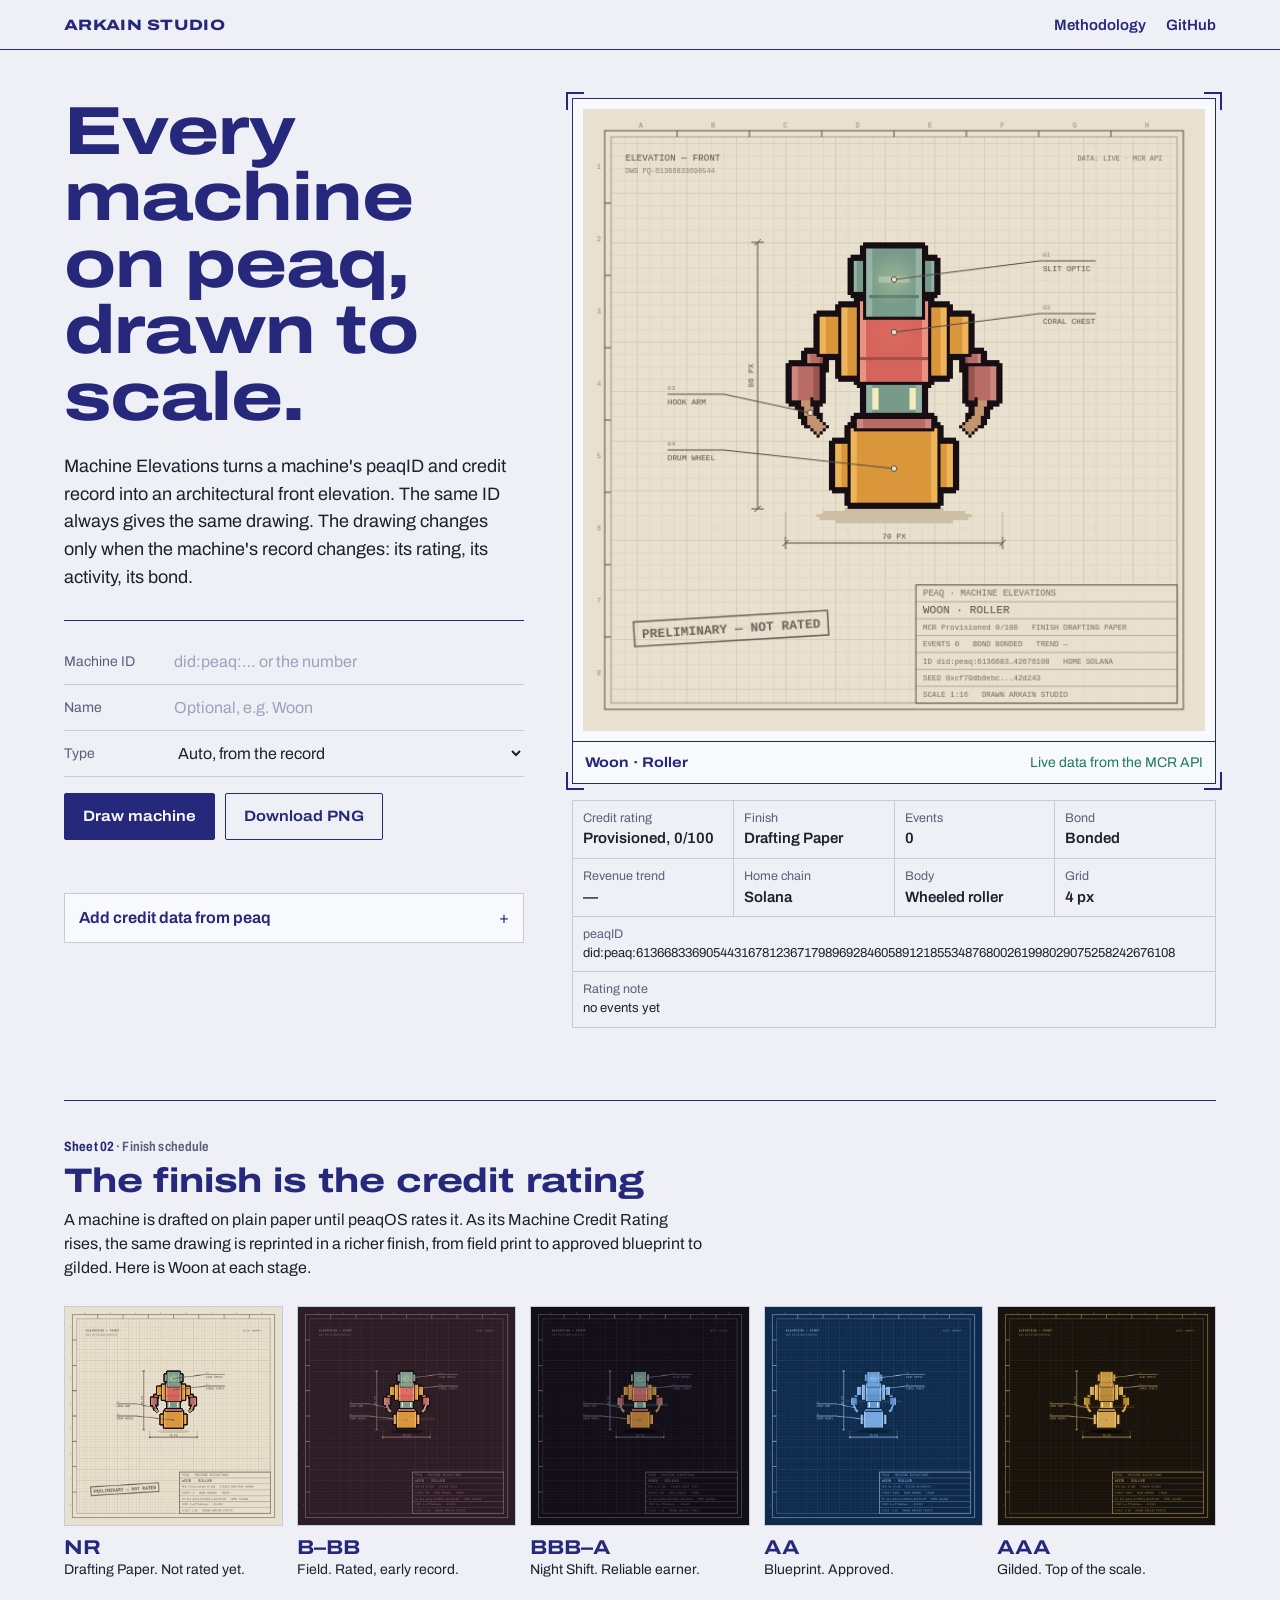
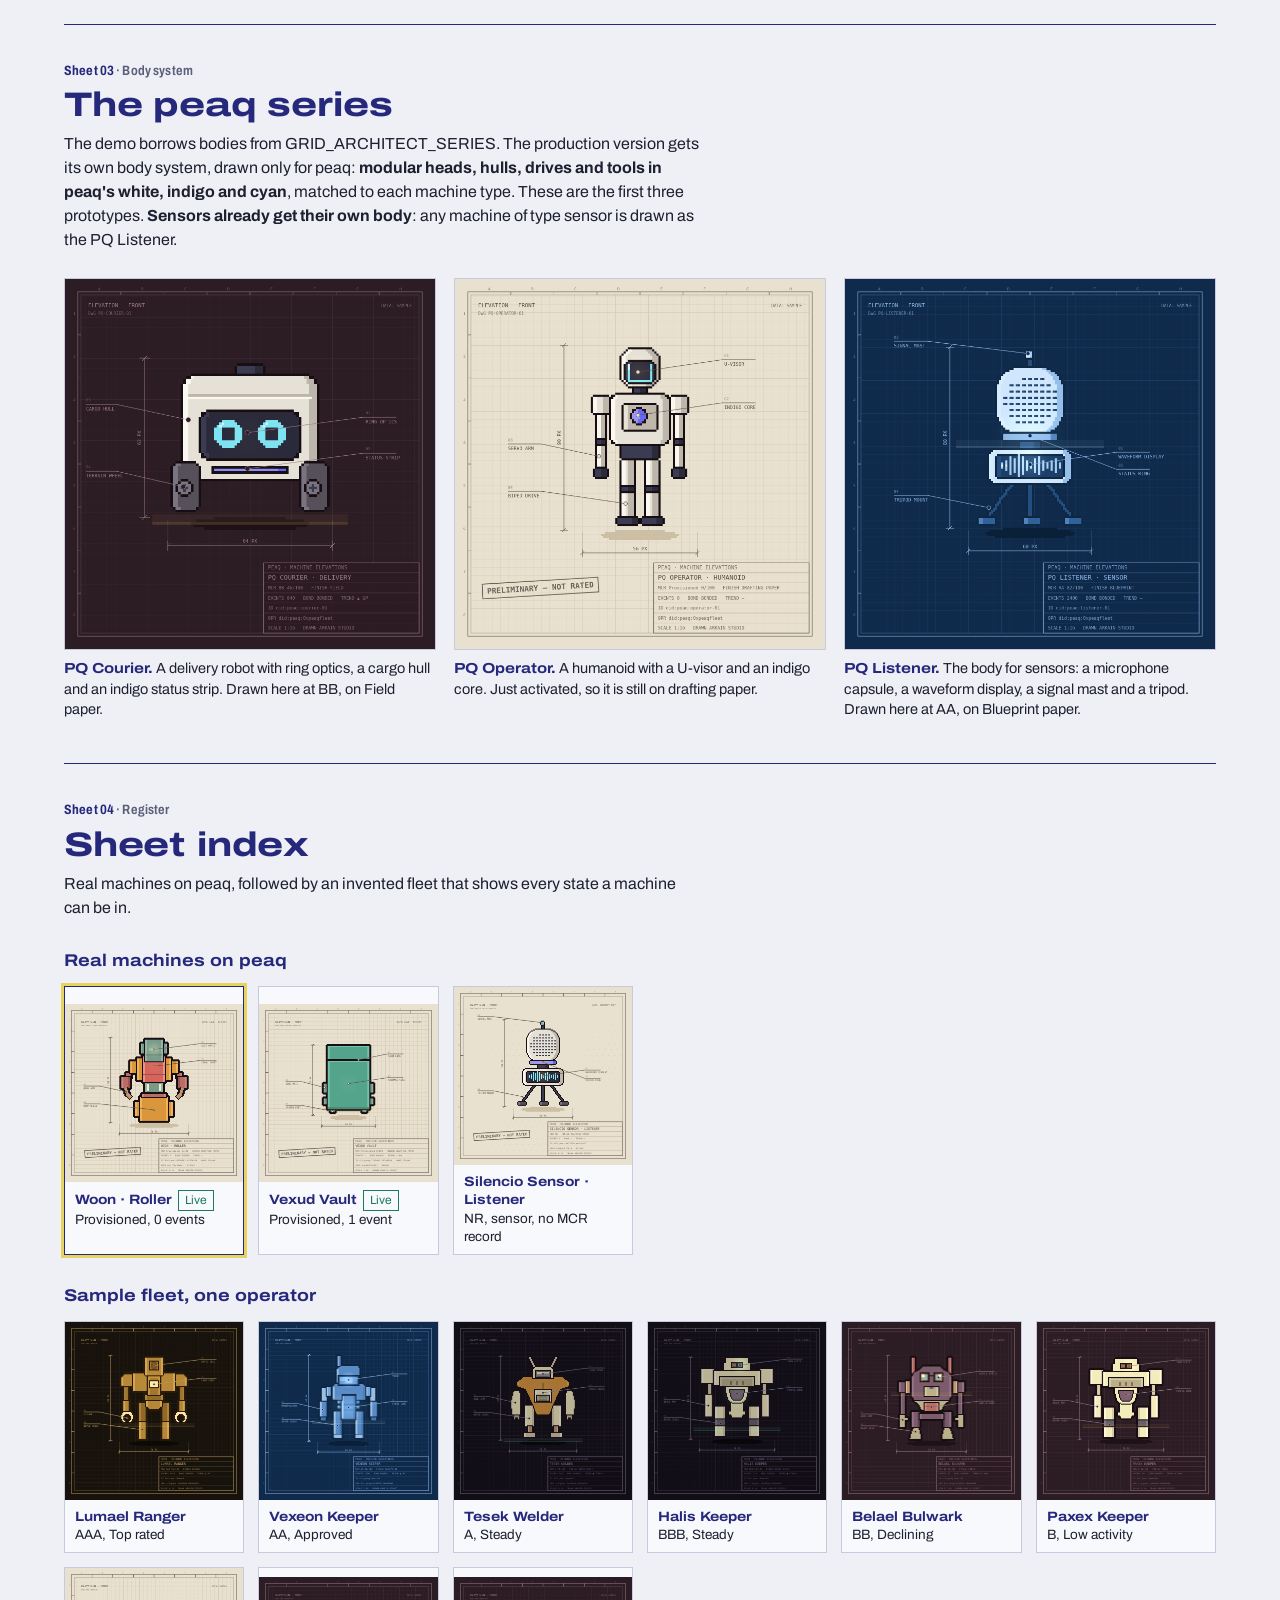
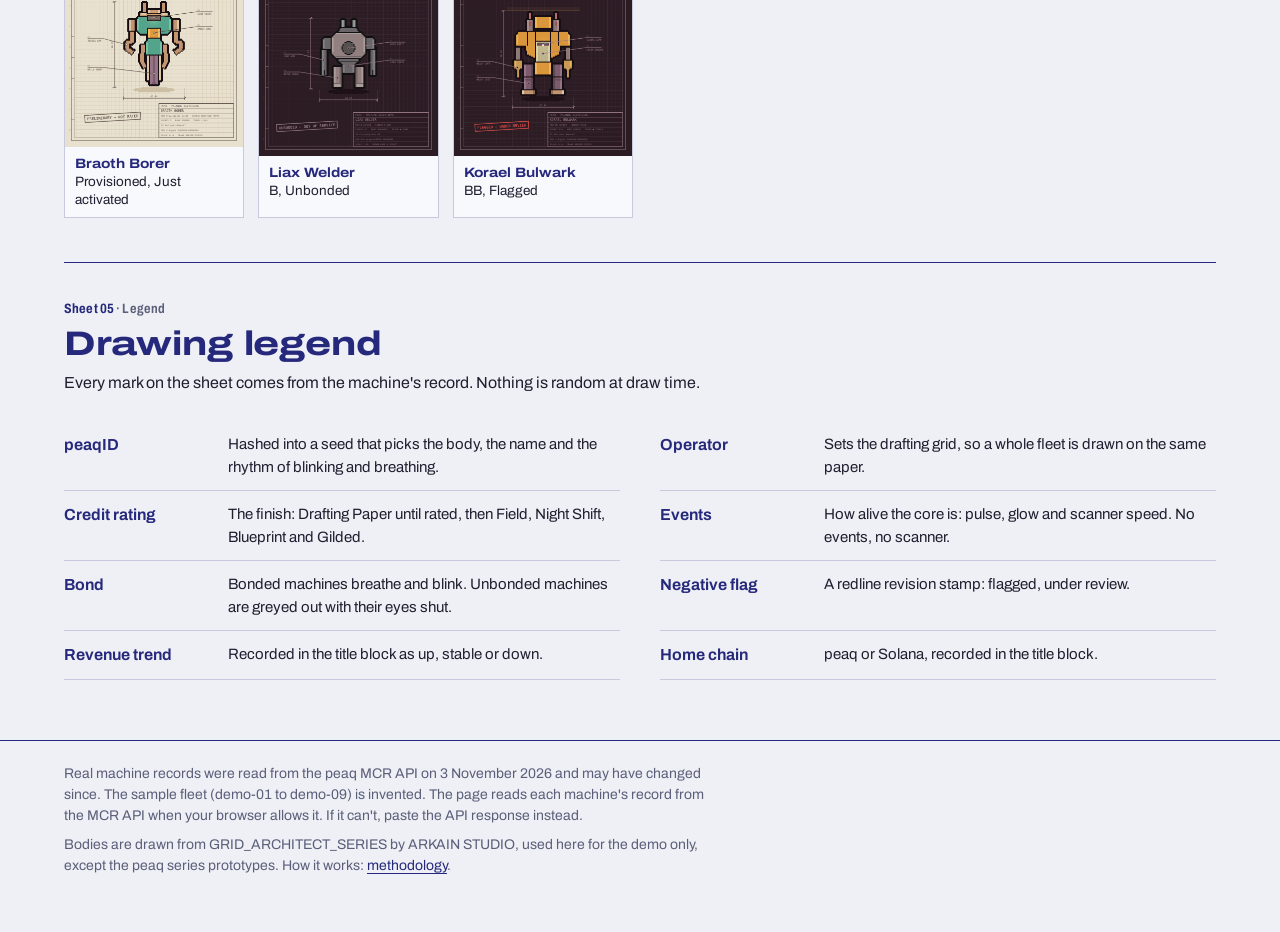
==== index.html @ e5c254ce "v0.4.0: PQ Listener sensor body" ====
<!DOCTYPE html>
<html lang="en">
<head>
<meta charset="utf-8">
<meta name="viewport" content="width=device-width,initial-scale=1">
<meta name="description" content="Machine Elevations: every machine on peaq drawn as an architectural elevation from its peaqID and credit record. By ARKAIN STUDIO.">
<meta name="author" content="Amir Keshavarzian (Arkain), ARKAIN STUDIO">
<title>Machine Elevations — Grid Architect × peaq</title>
<link rel="preconnect" href="https://fonts.googleapis.com">
<link rel="preconnect" href="https://fonts.gstatic.com" crossorigin>
<link href="https://fonts.googleapis.com/css2?family=Archivo:wdth,wght@62..125,300..800&display=swap" rel="stylesheet">
<style>
/* Diazo whiteprint: blue-violet line ink on cool print paper, redline for revisions */
:root{
  --paper:#EEF0F5; --sheet:#F8F9FC; --ink:#26287C; --graphite:#1E2030; --soft:#5B5F7A;
  --rule:#C7CADF; --redline:#C8332B; --mark:#E6D45E;
  --wide:"Archivo",system-ui,sans-serif;
}
*{box-sizing:border-box}
html{background:var(--paper)}
body{margin:0;color:var(--graphite);font-family:var(--wide);font-stretch:100%;font-size:16px;line-height:1.5;
  font-variant-numeric:tabular-nums;-webkit-font-smoothing:antialiased}
a{color:var(--ink);text-underline-offset:3px}
:focus-visible{outline:3px solid var(--mark);outline-offset:2px}
.wrap{max-width:1200px;margin:0 auto;padding:0 24px}
@media(max-width:600px){.wrap{padding:0 16px}}

/* masthead */
.mast{border-bottom:1.5px solid var(--ink)}
.mast .wrap{display:flex;justify-content:space-between;align-items:baseline;gap:16px;padding-top:14px;padding-bottom:12px}
.brand{font-stretch:125%;font-weight:800;letter-spacing:.02em;color:var(--ink);font-size:15px}
.mast small{color:var(--soft);font-size:14px}
.nav{display:flex;gap:20px;font-size:15px}.nav a{text-decoration:none;font-weight:600}.nav a:hover{text-decoration:underline}

/* hero */
.hero{display:grid;grid-template-columns:minmax(0,5fr) minmax(0,7fr);grid-template-areas:"intro sheet" "controls sheet";grid-template-rows:auto 1fr;column-gap:48px;padding:48px 0 56px;align-items:start}
.h-intro{grid-area:intro}.h-controls{grid-area:controls}.h-sheet{grid-area:sheet}
@media(max-width:900px){.hero{grid-template-columns:1fr;grid-template-areas:"intro" "sheet" "controls";row-gap:24px;padding:28px 0 40px}}
h1{font-stretch:125%;font-weight:750;font-size:clamp(38px,5.4vw,68px);line-height:.98;letter-spacing:-.015em;color:var(--ink);margin:0 0 22px}
.lede{font-size:18px;line-height:1.55;max-width:34em;margin:0 0 28px;color:var(--graphite)}
@media(max-width:600px){.lede{font-size:16.5px}}

/* the sheet: the page's one bold object */
.sheetframe{background:var(--sheet);border:1.5px solid var(--ink);padding:10px;position:relative}
.sheetframe canvas{display:block;width:100%;height:auto}
.sheetframe .plate{display:flex;justify-content:space-between;gap:12px;flex-wrap:wrap;border-top:1.5px solid var(--ink);margin:10px -10px -10px;padding:10px 12px;font-size:14px}
.plate b{font-stretch:115%;font-weight:700;color:var(--ink)}
.plate span{color:var(--soft)}
#src.live{color:#1d7a5c}#src.sample{color:var(--soft)}#src.id{color:var(--ink)}

/* form */
form{border-top:1.5px solid var(--ink);padding-top:18px}
.field{display:grid;grid-template-columns:110px 1fr;align-items:center;border-bottom:1px solid var(--rule);min-height:46px}
.field label{font-size:14px;color:var(--soft)}
.field select{border:0;background:transparent;font:inherit;font-size:16px;color:var(--graphite);padding:10px 0;width:100%;min-width:0;cursor:pointer}
.field input{border:0;background:transparent;font:inherit;font-size:16px;color:var(--graphite);padding:10px 0;width:100%;min-width:0}
.field input::placeholder{color:#9ea2bb}
.actions{display:flex;gap:10px;flex-wrap:wrap;margin-top:16px;align-items:center}
button{font:inherit;font-weight:650;font-stretch:110%;font-size:15px;border-radius:2px;cursor:pointer;padding:11px 18px;border:1.5px solid var(--ink)}
.primary{background:var(--ink);color:var(--sheet)}
.primary:hover{background:#1a1c5e}
.quiet{background:transparent;color:var(--ink)}
.quiet:hover{background:#e2e5f1}
.msg{font-size:14px;color:var(--soft);min-height:1.5em;margin-top:10px}
.msg.err{color:var(--redline)}
details{margin-top:22px;border:1px solid var(--rule);background:var(--sheet)}
summary{cursor:pointer;padding:12px 14px;font-weight:650;color:var(--ink);list-style:none}
summary::-webkit-details-marker{display:none}
summary::after{content:"+";float:right;font-weight:400}
details[open] summary::after{content:"–"}
details .in{padding:0 14px 14px}
ol.steps{margin:0 0 12px;padding-left:20px;font-size:14.5px}
ol.steps li{margin:4px 0}
textarea{width:100%;height:96px;resize:vertical;border:1px solid var(--rule);background:#fff;font:13px/1.45 ui-monospace,Menlo,monospace;padding:8px;color:var(--graphite)}

/* record table under the sheet */
.record{display:grid;grid-template-columns:repeat(4,minmax(0,1fr));border-left:1px solid var(--rule);border-top:1px solid var(--rule);margin-top:16px}
@media(max-width:600px){.record{grid-template-columns:repeat(2,minmax(0,1fr))}}
.record div{border-right:1px solid var(--rule);border-bottom:1px solid var(--rule);padding:8px 10px;min-width:0}
.record dt{font-size:12.5px;color:var(--soft)}
.record dd{margin:0;font-weight:600;font-size:15px;overflow-wrap:anywhere}
.record .span{grid-column:1/-1}
.record .span dd{font-weight:400;font-size:13px}

/* sections */
section{border-top:1.5px solid var(--ink);padding:36px 0 44px}
h2{font-stretch:125%;font-weight:750;font-size:clamp(24px,3vw,34px);line-height:1.05;color:var(--ink);margin:0 0 10px;letter-spacing:-.005em}
.intro{max-width:40em;margin:0 0 26px;color:var(--graphite)}

/* rating ladder */
.ladder{display:grid;grid-template-columns:repeat(5,minmax(0,1fr));gap:14px}
@media(max-width:900px){.ladder{grid-template-columns:repeat(5,minmax(150px,1fr));overflow-x:auto;padding-bottom:8px;scroll-snap-type:x mandatory}}
.rung{margin:0;scroll-snap-align:start}
.rung canvas{display:block;width:100%;height:auto;border:1px solid var(--rule)}
.rung figcaption{padding-top:8px;font-size:14px;line-height:1.35}
.rung figcaption b{display:block;font-stretch:120%;font-size:20px;color:var(--ink)}

.series{display:grid;grid-template-columns:repeat(3,minmax(0,1fr));gap:18px}
@media(max-width:900px){.series{grid-template-columns:repeat(2,minmax(0,1fr))}}
@media(max-width:700px){.series{grid-template-columns:1fr}}
.series figure{margin:0}.series canvas{display:block;width:100%;height:auto;border:1px solid var(--rule)}
.series figcaption{padding-top:8px;font-size:14.5px;line-height:1.4}.series figcaption b{font-stretch:115%;color:var(--ink)}
/* robotics chrome */
.status{display:inline-flex;align-items:center;gap:8px;font-size:13.5px;color:var(--soft);font-stretch:85%;font-weight:600;border:1px solid var(--rule);padding:4px 10px 4px 9px;background:var(--sheet)}
.status i{width:8px;height:8px;border-radius:50%;background:#b9bccf;display:inline-block}
.status.on i{background:#1fa37a;box-shadow:0 0 0 0 rgba(31,163,122,.5);animation:ping 2.4s ease-out infinite}
.status.off i{background:var(--redline)}
@keyframes ping{0%{box-shadow:0 0 0 0 rgba(31,163,122,.45)}70%{box-shadow:0 0 0 7px rgba(31,163,122,0)}100%{box-shadow:0 0 0 0 rgba(31,163,122,0)}}
.mastR{display:flex;align-items:center;gap:22px}
.status[hidden]{display:none}
.status .short{display:none}
.brand{white-space:nowrap}
@media(max-width:600px){.brand{font-size:13px}.nav{font-size:14px}.status .long{display:none}.status .short{display:inline}.mastR{gap:14px}.nav{gap:14px}}
.sheetframe{--m:14px}
.sheetframe .reg{position:absolute;width:18px;height:18px;border-color:var(--ink);border-style:solid;pointer-events:none}
.reg.tl{top:-7px;left:-7px;border-width:2px 0 0 2px}.reg.tr{top:-7px;right:-7px;border-width:2px 2px 0 0}
.reg.bl{bottom:-7px;left:-7px;border-width:0 0 2px 2px}.reg.br{bottom:-7px;right:-7px;border-width:0 2px 2px 0}
.canvaswrap{position:relative}
#big{cursor:crosshair}
.coords{position:absolute;left:10px;bottom:10px;font:600 12px/1 ui-monospace,Menlo,monospace;color:#fff;background:rgba(38,40,124,.86);padding:6px 8px;letter-spacing:.02em;opacity:0;transition:opacity .15s;pointer-events:none;font-variant-numeric:tabular-nums}
.canvaswrap:hover .coords{opacity:1}
.sheetno{display:block;font-stretch:80%;font-weight:650;font-size:13.5px;color:var(--soft);margin:0 0 6px;letter-spacing:.01em}
.sheetno b{color:var(--ink)}
.record dd{transition:color .3s}
.record dd.tick{color:var(--ink)}
.tile canvas,.rung canvas,.series canvas{background:var(--sheet)}
.tile{transition:border-color .15s, transform .15s}
.tile:hover{transform:translateY(-2px)}
@media (prefers-reduced-motion: reduce){.status.on i{animation:none}.tile:hover{transform:none}}
/* sheet index */
.index{display:grid;grid-template-columns:repeat(auto-fill,minmax(170px,1fr));gap:14px}
.tile{background:var(--sheet);border:1px solid var(--rule);padding:0;text-align:left;cursor:pointer;color:var(--graphite);font-weight:400;font-stretch:100%;border-radius:0}
.tile:hover{border-color:var(--ink)}
.tile.on{border:1.5px solid var(--ink);box-shadow:0 0 0 3px var(--mark)}
.tile canvas{display:block;width:100%;height:auto}
.tile .cap{padding:8px 10px;font-size:13.5px;line-height:1.35}
.tile .cap b{font-stretch:115%;color:var(--ink)}
.tag{display:inline-block;font-size:12px;padding:1px 6px;border:1px solid currentColor;margin-left:6px;color:#1d7a5c}
.subhead{font-stretch:115%;font-weight:700;color:var(--ink);font-size:17px;margin:28px 0 12px}

/* legend */
.legend{display:grid;grid-template-columns:minmax(0,1fr) minmax(0,1fr);gap:0 40px}
@media(max-width:760px){.legend{grid-template-columns:1fr}}
.legend div{display:grid;grid-template-columns:150px 1fr;gap:14px;padding:12px 0;border-bottom:1px solid var(--rule)}
@media(max-width:600px){.legend div{grid-template-columns:1fr;gap:2px}}
.legend dt{font-weight:650;color:var(--ink)}
.legend dd{margin:0;font-size:15px}

footer{border-top:1.5px solid var(--ink);padding:22px 0 48px;font-size:14px;color:var(--soft)}
footer p{max-width:46em;margin:0 0 8px}
@media (prefers-reduced-motion: reduce){*{scroll-behavior:auto!important}}
</style>
</head>
<body>
<header class="mast"><div class="wrap">
  <a class="brand" href="https://www.arkain.studio/" style="text-decoration:none">ARKAIN STUDIO</a>
  <div class="mastR"><span class="status" id="status" hidden><i></i><span class="long">peaq MCR API live</span><span class="short">Live</span></span>
  <nav class="nav"><a href="/methodology">Methodology</a><a href="https://github.com/ArkainStudio/machine-elevations">GitHub</a></nav></div>
</div></header>

<main class="wrap">
  <div class="hero">
    <div class="h-intro">
      <h1>Every machine on peaq, drawn to scale.</h1>
      <p class="lede">Machine Elevations turns a machine's peaqID and credit record into an architectural front elevation. The same ID always gives the same drawing. The drawing changes only when the machine's record changes: its rating, its activity, its bond.</p>
    </div>
    <div class="h-controls">
      <form id="drawForm" autocomplete="off">
        <div class="field"><label for="mid">Machine ID</label><input id="mid" placeholder="did:peaq:… or the number" inputmode="text"></div>
        <div class="field"><label for="mname">Name</label><input id="mname" placeholder="Optional, e.g. Woon"></div>
        <div class="field"><label for="mtype">Type</label><select id="mtype"><option value="">Auto, from the record</option><option value="sensor">Sensor</option></select></div>
        <div class="actions">
          <button class="primary" id="draw" type="submit">Draw machine</button>
          <button class="quiet" id="dl" type="button" hidden>Download PNG</button>
        </div>
        <div id="msg" class="msg" role="status"></div>
      </form>
      <details id="live">
        <summary>Add credit data from peaq</summary>
        <div class="in">
          <ol class="steps">
            <li>Find a machine at <a href="https://app.peaq.xyz/machines">app.peaq.xyz/machines</a> and copy its DID into Machine ID.</li>
            <li id="apiHint">Open its record in the MCR API.</li>
            <li>Copy the JSON, paste it here, then press Apply. You only need this if the live record didn't load.</li>
          </ol>
          <textarea id="json" aria-label="MCR API response" placeholder='{"mcr":"A","mcr_score":75,"bond_status":"bonded","event_count":150}'></textarea>
          <div class="actions"><button class="primary" id="apply" type="button">Apply credit data</button></div>
        </div>
      </details>
    </div>

    <div class="h-sheet">
      <div class="sheetframe">
        <span class="reg tl"></span><span class="reg tr"></span><span class="reg bl"></span><span class="reg br"></span>
        <div class="canvaswrap"><canvas id="big" aria-label="Machine elevation drawing"></canvas><span class="coords" id="coords">X 00 · Y 00 PX</span></div>
        <div class="plate"><b id="plateName">—</b><span id="src" class="sample">Sample data</span></div>
      </div>
      <dl class="record" id="readout"></dl>
    </div>
  </div>

  <section>
    <span class="sheetno"><b>Sheet 02</b> · Finish schedule</span>
    <h2>The finish is the credit rating</h2>
    <p class="intro">A machine is drafted on plain paper until peaqOS rates it. As its Machine Credit Rating rises, the same drawing is reprinted in a richer finish, from field print to approved blueprint to gilded. Here is Woon at each stage.</p>
    <div class="ladder" id="ladder"></div>
  </section>

  <section>
    <span class="sheetno"><b>Sheet 03</b> · Body system</span>
    <h2>The peaq series</h2>
    <p class="intro">The demo borrows bodies from GRID_ARCHITECT_SERIES. The production version gets its own body system, drawn only for peaq: <b>modular heads, hulls, drives and tools in peaq's white, indigo and cyan</b>, matched to each machine type. These are the first three prototypes. <b>Sensors already get their own body</b>: any machine of type sensor is drawn as the PQ Listener.</p>
    <div class="series" id="series"></div>
  </section>

  <section>
    <span class="sheetno"><b>Sheet 04</b> · Register</span>
    <h2>Sheet index</h2>
    <p class="intro">Real machines on peaq, followed by an invented fleet that shows every state a machine can be in.</p>
    <div class="subhead">Real machines on peaq</div>
    <div class="index" id="real"></div>
    <div class="subhead">Sample fleet, one operator</div>
    <div class="index" id="fleet"></div>
  </section>

  <section>
    <span class="sheetno"><b>Sheet 05</b> · Legend</span>
    <h2>Drawing legend</h2>
    <p class="intro">Every mark on the sheet comes from the machine's record. Nothing is random at draw time.</p>
    <dl class="legend">
      <div><dt>peaqID</dt><dd>Hashed into a seed that picks the body, the name and the rhythm of blinking and breathing.</dd></div>
      <div><dt>Operator</dt><dd>Sets the drafting grid, so a whole fleet is drawn on the same paper.</dd></div>
      <div><dt>Credit rating</dt><dd>The finish: Drafting Paper until rated, then Field, Night Shift, Blueprint and Gilded.</dd></div>
      <div><dt>Events</dt><dd>How alive the core is: pulse, glow and scanner speed. No events, no scanner.</dd></div>
      <div><dt>Bond</dt><dd>Bonded machines breathe and blink. Unbonded machines are greyed out with their eyes shut.</dd></div>
      <div><dt>Negative flag</dt><dd>A redline revision stamp: flagged, under review.</dd></div>
      <div><dt>Revenue trend</dt><dd>Recorded in the title block as up, stable or down.</dd></div>
      <div><dt>Home chain</dt><dd>peaq or Solana, recorded in the title block.</dd></div>
    </dl>
  </section>
</main>

<footer><div class="wrap">
  <p>Real machine records were read from the peaq MCR API on 3 November 2026 and may have changed since. The sample fleet (demo-01 to demo-09) is invented. The page reads each machine's record from the MCR API when your browser allows it. If it can't, paste the API response instead.</p>
  <p>Bodies are drawn from GRID_ARCHITECT_SERIES by ARKAIN STUDIO, used here for the demo only, except the peaq series prototypes. How it works: <a href="/methodology">methodology</a>.</p>
</div></footer>

<script>
const UNITS_RAW=[["GA-001","Korumi Warden","Warden","Biped","Dusk Violet",54,86,["#2C1C24","#170E13","#F4ECBC","#FFF8DC","#B5752A","#DA963A","#EDB45A","#5E4552","#957585","#7C5C6C","#789A8A","#93B3A3","#C29470","#54A48C","#3E8571","#74C2A8"],["14a26b14a","13a28b13a","13a2b2i20j2i2b13a","13a2b2i20j2i2b13a","13a2b2i20j2i2b13a","13a2b2i20j2i2b13a","10a5b2i20j2i5b10a","9a6b6j12b6j6b9a","9a2b2i8jb10pb8j2i2b9a","9a2b2i8jb10pb8j2i2b9a","5a6b2i8jb10nb8j2i6b5a","4a7b2i8jb10nb8j2i7b4a","4a2bd3cb2i8jb10nb8j2ib3cd2b4a","4a2bd3cb2i8jb10nb8j2ib3cd2b4a","4a2bd3cb2i8jb10nb8j2ib3cd2b4a","4a2bd3cb2i7j14b7j2ib3cd2b4a","4a7b2i7jb12jb7j2i7b4a","5a6b2i7jb2j8h2jb7j2i6b5a","9a2b2i7jb2j8h2jb7j2i2b9a","9a2b2i7jb2j8h2jb7j2i2b9a","9a2b2i7jb2j8h2jb7j2i2b9a","a10b2i7jb2j8h2jb7j2i10ba","11b2i7jb2j8h2jb7j2i11b","2b2p4n2ob2i7jb2j8h2jb7j2ib2o4n2p2b","2b2p4n2ob2i7jb2j8h2jb7j2ib2o4n2p2b","2b2p4n2ob2i7jb2j8h2jb7j2ib2o4n2p2b","2b2p4n2ob2i7j14b7j2ib2o4n2p2b","2b2p4n2ob2i11jbh2jhb11j2ib2o4n2p2b","2b2p4n2ob2i11jbh2jhb11j2ib2o4n2p2b","2b2p4n2ob2i11jbh2jhb11j2ib2o4n2p2b","2b2p4n2ob2i11jbh2jhb11j2ib2o4n2p2b","2b2p4n2ob2i11jbh2jhb11j2ib2o4n2p2b","2b2p4no2b2i11jbh2jhb11j2i2bo4n2p2b","2b2p4no2b13jbh2jhb13j2bo4n2p2b","2b2p4no16bh2jh16bo4n2p2b","2b2p4nobl2kb2g8fbh2jhb8f2gb2klbo4n2p2b","2b2p4nobl2kb2g8fbh2jhb8f2gb2klbo4n2p2b","2b2p4nobl2kb2g8fbh2jhb8f2gb2klbo4n2p2b","2b2p4nobl2kb2g7f2bh2jh2b7f2gb2klbo4n2p2b","2b2p4nobl2kb2g7f2bh2jh2b7f2gb2klbo4n2p2b","2b2p4nobl2kb2g7f2bh2jh2b7f2gb2klbo4n2p2b","2b2p4nobl2kb2g7f2bh2jh2b7f2gb2klbo4n2p2b","2b2p4nobl2kb2g7f2bh2jh2b7f2gb2klbo4n2p2b","2b2p4nobl2kb2g7f2bh2jh2b7f2gb2klbo4n2p2b","2b7obl2kb2g7f2bh2jh2b7f2gb2klb7o2b","2b7obl2kb2g7f2bh2jh2b7f2gb2klb7o2b","10bl2kb2g7f2bh2jh2b7f2gb2kl10b","a9bl2kb2g7f2bh2jh2b7f2gb2kl9ba","8a2bl2kb2g7f2bh2jh2b7f2gb2kl2b8a","8a2bl2kb2g7f2bh2jh2b7f2gb2kl2b8a","8a2blk13bh2jh13bkl2b8a","8a2blkb2p5n5bh2jh5b5n2pbkl2b8a","8a2blkb2p5nb2gfbh2jhbf2gb5n2pbkl2b8a","8a2blkb2p5nb2g2fb2hb2f2gb5n2pbkl2b8a","8a2blkb2p5nb2g2fb2hb2f2gb5n2pbkl2b8a","8a2blkb2p5nb5g2b5gb5n2pbkl2b8a","8a2blkb2p5nb12gb5n2pbkl2b8a","8a2blkb2p5nb12gb5n2pbkl2b8a","8a2blkb2p5nb12gb5n2pbkl2b8a","8a2blkb2p5nb12gb5n2pbkl2b8a","8a2blk9b2g8f2g9bkl2b8a","8a2blkb2p5nb2g8f2gb5n2pbkl2b8a","8a2blkb2p5nb2g8f2gb5n2pbkl2b8a","8a2blkb2p4n2b12e2b4n2pbkl2b8a","8a2blkb2p4n2b12e2b4n2pbkl2b8a","8a2blkb2p4n16b4n2pbkl2b8a","8a2blkb2p4nb2g3fe2be3f2gb4n2pbkl2b8a","8a2blkb2p4nb2g3fe2be3f2gb4n2pbkl2b8a","8a2blkb2p4nb2g3fe2be3f2gb4n2pbkl2b8a","8a2blkb2p4nb2g3fe2be3f2gb4n2pbkl2b8a","8a2blkb2p4nb2g3fe2be3f2gb4n2pbkl2b8a","8a2blkb6ob2g3fe2be3f2gb6obkl2b8a","8a12b2g3fe2be3f2g12b8a","9a11b2g3fe2be3f2g11b9a","18a2b2g3fe2be3f2g2b18a","18a2b2g3fe2be3f2g2b18a","18a2b2g3fe2be3f2g2b18a","18a2b2g3fe2be3f2g2b18a","18a2b2g3fe2be3f2g2b18a","18a2b2g3fe2be3f2g2b18a","18a2b2g3fe2be3f2g2b18a","18a2b6m2b6m2b18a","18a2b6m2b6m2b18a","18a2b6m2b6m2b18a","18a18b18a","19a16b19a"],[[27,11],[27,58],[6,35],[23,75],7,[22,8,23,8,24,8,25,8,26,8,27,8,28,8,29,8,30,8,31,8,22,9,23,9,24,9,25,9,26,9,27,9,28,9,29,9,30,9,31,9,22,10,23,10,24,10,25,10,26,10,27,10,28,10,29,10,30,10,31,10,22,11,23,11,24,11,25,11,26,11,27,11,28,11,29,11,30,11,31,11,22,12,23,12,24,12,25,12,26,12,27,12,28,12,29,12,30,12,31,12,22,13,23,13,24,13,25,13,26,13,27,13,28,13,29,13,30,13,31,13,22,14,23,14,24,14,25,14,26,14,27,14,28,14,29,14,30,14,31,14]],["OPTIC VISOR","REACTOR SPINE","SIDE POD","STRIDE LEGS"],6],["GA-002","Casane Bastion","Bastion","Heavy","Rust Coral",60,83,["#2C1C24","#170E13","#A84E4A","#E8857A","#D4645C","#D9C9A9","#F4ECBC","#FFF8DC","#957585","#7C5C6C","#4A3541","#789A8A"],["16a8b12a8b16a","15a10b10a10b15a","15a2b2h3gf2b10a2bf3g2h2b15a","15a2b5hf2b10a2bf5h2b15a","15a2b5hf2b10a2bf5h2b15a","15a2b5hf2b10a2bf5h2b15a","15a2b5hf2b10a2bf5h2b15a","15a2b5hf2b3a4b3a2bf5h2b15a","12a5b5hf2b2a6b2a2bf5h5b12a","11a6b2h3gf3ba2b2g2ba3bf3g2h6b11a","11a2b2hgb2h3gf3ba2b2g2ba3bf3g2hbg2h2b11a","11a2b2hg13b2g13bg2h2b11a","11a2b2h7g2f12b2f7g2h2b11a","11a2b2h7g2fb10hb2f7g2h2b11a","11a2b2h7g2fb2h6g2hb2f7g2h2b11a","11a2b2h7g2fb2h6g2hb2f7g2h2b11a","11a2b2h7g2fb2h6g2hb2f7g2h2b11a","11a2b2h7g2fb2h6g2hb2f7g2h2b11a","11a2b2h7g2fb2h6g2hb2f7g2h2b11a","11a2b2h7g2fb2h6g2hb2f7g2h2b11a","11a2b2h7g2fb2h6g2hb2f7g2h2b11a","11a2b2h7g2fb10lb2f7g2h2b11a","11a2b2h7g2fb10lb2f7g2h2b11a","11a2b2h7g2fb2h6g2hb2f7g2h2b11a","11a2b2h5g20b5g2h2b11a","11a2b2h5gb18db5g2h2b11a","11a2b2h5gb2d14e2db5g2h2b11a","a12b2h5gb2d14e2db5g2h12ba","21b2d14e2d21b","2b2d15ecb2d14e2dbc15e2d2b","2b2d15ecb2d14e2dbc15e2d2b","2b2d15ecb2d14e2dbc15e2d2b","2b2d15ecb2d14e2dbc15e2d2b","2b2d15ecb2d14e2dbc15e2d2b","2b2d15ecb2d14e2dbc15e2d2b","2b2d15ecb2d14e2dbc15e2d2b","2b2d15ecb2d14e2dbc15e2d2b","2b2d15ecb2d14e2dbc15e2d2b","2b2d15ecb2d14e2dbc15e2d2b","2b2d15ecb2d14e2dbc15e2d2b","2b2d15ecb2d14e2dbc15e2d2b","2b2d15ecb2d14e2dbc15e2d2b","2b2d15ecb2d14e2dbc15e2d2b","2b2d15ecb2d14e2dbc15e2d2b","2b2d15ecb2d14e2dbc15e2d2b","2b2d15ecb2d14e2dbc15e2d2b","2b2d15ecb2d14e2dbc15e2d2b","2b2d15ecb2d14e2dbc15e2d2b","2b2d15ecb2d14e2dbc15e2d2b","2b2d15ecb2d14e2dbc15e2d2b","2b2d15ec20bc15e2d2b","2b2d15ecb18ibc15e2d2b","2b2d15ecb2i14j2ibc15e2d2b","2b2d15ecbi16kibc15e2d2b","2b2d15ecb2i14j2ibc15e2d2b","2b2d15ecb2i14j2ibc15e2d2b","2b2d15ecbi16kibc15e2d2b","2b2d15ecb2i14j2ibc15e2d2b","2b2d15ecb2i14j2ibc15e2d2b","2b2d15ec20bc15e2d2b","2b2d15ecb2d14e2dbc15e2d2b","2b2d15ecb2d14e2dbc15e2d2b","2b2d15ecb2d14e2dbc15e2d2b","2b2d15ecb2d14e2dbc15e2d2b","2b2d15ecb2d14e2dbc15e2d2b","2b2d15ecb2d14e2dbc15e2d2b","2b2d15ecb2d14e2dbc15e2d2b","2b2d15ecb2d14e2dbc15e2d2b","2b2d15ecb18cbc15e2d2b","2b2d15ec20bc15e2d2b","2b2d15e2c18b2c15e2d2b","2b2d15e2c2b14a2b2c15e2d2b","2b2d15e2c2b14a2b2c15e2d2b","2b2d15e2c2b14a2b2c15e2d2b","2b2d15e2c2b14a2b2c15e2d2b","2b2d15e2c2b14a2b2c15e2d2b","2b2d15e2c2b14a2b2c15e2d2b","2b2d15e2c2b14a2b2c15e2d2b","2b2d15e2c2b14a2b2c15e2d2b","2b2d15e2c2b14a2b2c15e2d2b","2b19c2b14a2b19c2b","23b14a23b","a21b16a21ba"],[[40,6],[30,55],[6,44],[10,72],5,[18,3,19,3,20,3,21,3,18,4,19,4,20,4,21,4,18,5,19,5,20,5,21,5,18,6,19,6,20,6,21,6,18,7,19,7,20,7,21,7,18,8,19,8,20,8,21,8,38,3,39,3,40,3,41,3,38,4,39,4,40,4,41,4,38,5,39,5,40,5,41,5,38,6,39,6,40,6,41,6,38,7,39,7,40,7,41,7,38,8,39,8,40,8,41,8]],["TWIN LAMPS","CARGO BAY","ARMOR PLATE","BLOCK LEGS"],-1],["GA-003","Myros Sentinel","Sentinel","Biped","Rust Coral",58,85,["#2C1C24","#170E13","#A84E4A","#E8857A","#D4645C","#D9C9A9","#F4ECBC","#FFF8DC","#5E4552","#957585","#7C5C6C"],["22a14b22a","21a16b21a","21a2b12d2b21a","21a2b3d6e3d2b21a","21a2b3d6e3d2b21a","a10b10a2b3d6e3d2b10a10ba","12b9a2b3d6e3d2b9a12b","2b2d4e2c2b4a7b3d6e3d7b4a2b2c4e2d2b","2b7dc2b3a8b3d6e3d8b3a2bc7d2b","2b2d4e2c6b6eb3d6e3db6e6b2c4e2d2b","2b2d4e2c5b7eb3d6e3db7e5b2c4e2d2b","2b2d4e2cb2d9eb3d6e3db9e2db2c4e2d2b","2b2d4e2cb2d9eb3d6e3db9e2db2c4e2d2b","2b2d4e2cb2d9eb3d6e3db9e2db2c4e2d2b","2b2d4e2cb2d9eb3d6e3db9e2db2c4e2d2b","2b2d4e2cb2d9eb3d6e3db9e2db2c4e2d2b","2b2d4e2cb2d9eb3d6e3db9e2db2c4e2d2b","2b2d4e2cb2d2e28b2e2db2c4e2d2b","2b2d4e2cb2d2eb2h22g2hb2e2db2c4e2d2b","2b2d4e2cb2d2eb2h22g2hb2e2db2c4e2d2b","2b2d4e2cb2d2eb2h22g2hb2e2db2c4e2d2b","2b2d4e2cb2d2eb2h22g2hb2e2db2c4e2d2b","2b2d4e2cb2d2eb2h22g2hb2e2db2c4e2d2b","2b2d4e2cb2d2eb2h22g2hb2e2db2c4e2d2b","2b2d4e2cb2d2eb2h22g2hb2e2db2c4e2d2b","2b2d4e2cb2d2eb2h22g2hb2e2db2c4e2d2b","2b2d4e2cb2d2eb2h22g2hb2e2db2c4e2d2b","2b2d4e2cb2d2eb2h22g2hb2e2db2c4e2d2b","2b2d4e2cb2d2eb2h22g2hb2e2db2c4e2d2b","2b2d4e2cb2d2eb2h22g2hb2e2db2c4e2d2b","2b2d4e2cb2d2eb2h22g2hb2e2db2c4e2d2b","2b2d4e2cb2d2eb2h22g2hb2e2db2c4e2d2b","2b2d4e2cb2d2eb2h22g2hb2e2db2c4e2d2b","2b2d4e2cb2d2eb2h22g2hb2e2db2c4e2d2b","2b2d4e2cb2d2eb2h22g2hb2e2db2c4e2d2b","2b2d4e2cb2d2eb2h22g2hb2e2db2c4e2d2b","2b2d4e2cb2d2eb2h22b2hb2e2db2c4e2d2b","11b2d2eb2hb2j16k2jb2hb2e2d11b","a10b2d2eb2hb3j14k3jb2hb2e2d10ba","5a6b2d2eb2hb3j14k3jb2hb2e2d6b5a","4a7b2d2eb2hb3j14k3jb2hb2e2d7b4a","4a2bj3kb2d2eb2hb3j14k3jb2hb2e2db3kj2b4a","4a2bj3kb2d2eb2hb3j14k3jb2hb2e2db3kj2b4a","4a2bj3kb2d2eb2hb3j14k3jb2hb2e2db3kj2b4a","4a2bj3kb2d2eb2hb3j14k3jb2hb2e2db3kj2b4a","4a2bj3kb2d2eb2hb3j14k3jb2hb2e2db3kj2b4a","4a2bj3kb2d2eb2hb3j14k3jb2hb2e2db3kj2b4a","4a2bj3kb2d2eb2hb3j14k3jb2hb2e2db3kj2b4a","4a2bj3kb2d2eb2hb3j14k3jb2hb2e2db3kj2b4a","4a2bj3kb2d2eb2hb3j14k3jb2hb2e2db3kj2b4a","4a2bj3kb2d2eb2hb3j14k3jb2hb2e2db3kj2b4a","4a2bj3kb2d2eb2hb3j14k3jb2hb2e2db3kj2b4a","4a2bj3kb2d2eb2hb3j14k3jb2hb2e2db3kj2b4a","4a7b2d2eb2hb3j14k3jb2hb2e2d7b4a","5a6b2d2eb2hb20ib2hb2e2d6b5a","9a2b4eb2h22b2hb4e2b9a","9a2b4eb2hb2h16g2hb2hb4e2b9a","9a2b4eb2hb2h16g2hb2hb4e2b9a","10a2b3eb2hb2h16g2hb2hb3e2b10a","10a2b3eb2hb2h16g2hb2hb3e2b10a","10a6b2hb2h16g2hb2h6b10a","9a11bh16gh11b9a","9a2bh3gbg2fbh16ghb2fgb3gh2b9a","9a2bh3gbg2fbh16ghb2fgb3gh2b9a","9a2bh3gbg2fbh16ghb2fgb3gh2b9a","9a2bh3gbg2fbh16ghb2fgb3gh2b9a","9a2bh3g5bh16gh5b3gh2b9a","9a2bh3g4b2h16g2h4b3gh2b9a","9a2bh3g4b20f4b3gh2b9a","9a2bh3g28b3gh2b9a","9a2bh3g2ba22ba2b3gh2b9a","9a2bh3g2b24a2b3gh2b9a","9a2bh3g2b24a2b3gh2b9a","9a2bh3g2b24a2b3gh2b9a","9a2bh3g2b24a2b3gh2b9a","9a2bh3g2b24a2b3gh2b9a","9a2bh3g2b24a2b3gh2b9a","9a2bh3g2b24a2b3gh2b9a","9a2bh3g2b24a2b3gh2b9a","9a2bh3g2b24a2b3gh2b9a","9a2bh3g2b24a2b3gh2b9a","9a2bh3g2b24a2b3gh2b9a","9a2bh3g2b24a2b3gh2b9a","9a8b24a8b9a","10a6b26a6b10a"],[[29,8],[29,46],[8,47],[13,76],10,[]],["CREST ARRAY","CORE HATCH","SIDE FIN","STRUT LEGS"],-1],["GA-004","Lioud Vault","Vault","Monolith","Patina Teal",54,71,["#2C1C24","#170E13","#789A8A","#93B3A3","#54A48C","#3E8571","#74C2A8"],["5a44b5a","4a46b4a","4a2b42g2b4a","4a2b2g38e2g2b4a","4a2b2g38e2g2b4a","4a2b2g38e2g2b4a","4a2b2g38e2g2b4a","4a2b2g38e2g2b4a","4a2b2g38e2g2b4a","4a2b2g38e2g2b4a","4a2b2g38e2g2b4a","4a2b2g38e2g2b4a","4a2b2g38e2g2b4a","4a2b2g38e2g2b4a","4a2b2g38e2g2b4a","4a46b4a","4a46b4a","4a2b42g2b4a","4a2b2g38e2g2b4a","4a2b2g38e2g2b4a","4a2b2g38e2g2b4a","4a2b2g38e2g2b4a","4a2b2g38e2g2b4a","4a2b2g38e2g2b4a","4a2b2g38e2g2b4a","4a2b2g38e2g2b4a","4a2b2g38e2g2b4a","4a2b2g38e2g2b4a","4a2b2g38e2g2b4a","4a2b2g38e2g2b4a","4a2b2g38e2g2b4a","4a2b2g38e2g2b4a","4a2b2g38e2g2b4a","4a2b2g38e2g2b4a","4a2b2g38e2g2b4a","4a2b2g38e2g2b4a","4a2b2g38e2g2b4a","4a2b2g38e2g2b4a","a5b2g38e2g5ba","6b2g38e2g6b","2bd2cb2g38e2gb2cd2b","2bd2cb2g38e2gb2cd2b","2bd2cb2g38e2gb2cd2b","2bd2cb2g38e2gb2cd2b","2bd2cb2g38e2gb2cd2b","2bd2cb2g38e2gb2cd2b","2bd2cb2g38e2gb2cd2b","2bd2cb2g38e2gb2cd2b","2bd2cb2g38e2gb2cd2b","6b2g38e2g6b","a5b2g38e2g5ba","4a2b2g38e2g2b4a","4a2b2g38e2g2b4a","a5b2g38e2g5ba","6b2g38e2g6b","2bd2cb2g38e2gb2cd2b","2bd2cb2g38e2gb2cd2b","2bd2cb2g38e2gb2cd2b","2bd2cb2g38e2gb2cd2b","2bd2cb2g38e2gb2cd2b","2bd2cb2g38e2gb2cd2b","6b2g38e2g6b","a5b2g38e2g5ba","4a2b2g38e2g2b4a","4a2b42f2b4a","4a2b42f2b4a","4a46b4a","5a4bd3c28b3cd4b5a","7a2bd3c2b24a2b3cd2b7a","7a8b24a8b7a","8a6b26a6b8a"],[[37,16],[27,40],[3,44],[11,68],2,[]],["SEAM LINE","STORAGE CORE","SIDE RAIL","CASTER FEET"],-1],["GA-005","Fenos Strider","Strider","Biped","Brass",58,87,["#2C1C24","#170E13","#D9C9A9","#F4ECBC","#FFF8DC","#4E4448","#B5752A","#DA963A","#EDB45A","#957585","#7C5C6C","#CC877F","#B86C65","#946A52","#C29470"],["8a13b16a13b8a","7a15b14a15b7a","7a2b2c7o2n2b14a2b2n7o2c2b7a","7a2b2c7o2n2b14a2b2n7o2c2b7a","7a2b2c2o3b2o2n2b14a2b2n2o3b2o2c2b7a","7a2b2cob3fbo2n2b14a2b2nob3fbo2c2b7a","7a2b2cb5fb2n2b14a2b2nb5fb2c2b7a","7a2b2cb2fedfb2n2b14a2b2nbfde2fb2c2b7a","7a2b2cb2f2dfb2n2b2a10b2a2b2nbf2d2fb2c2b7a","7a2b2cob3fbo2n2ba12ba2b2nob3fbo2c2b7a","7a2b2c2o3b2o2n2ba2b2i4h2i2ba2b2n2o3b2o2c2b7a","7a2b2c7o2n2ba2b2i4h2i2ba2b2n7o2c2b7a","7a2b2c2o3b2o2n2ba2b2i4h2i2ba2b2n2o3b2o2c2b7a","7a2b2cob3fbo2n2ba2b2i4h2i2ba2b2nob3fbo2c2b7a","7a2b2cb5fb2n2ba2b2i4h2i2ba2b2nb5fb2c2b7a","7a2b2cb2fedfb2n2ba2b2i4h2i2ba2b2nbfde2fb2c2b7a","7a2b2cb2f2dfb2n2ba2b2i4h2i2ba2b2nbf2d2fb2c2b7a","7a2b2cob3fbo2n2ba2b2i4h2i2ba2b2nob3fbo2c2b7a","7a2b2c2o3b2o2n2ba2b2i4h2i2ba2b2n2o3b2o2c2b7a","7a2b2c7o2n2ba2b2i4h2i2ba2b2n7o2c2b7a","7a2b2c7o2n2ba2b2i4h2i2ba2b2n7o2c2b7a","7a2b11n2ba2b2i4h2i2ba2b11n2b7a","7a15ba2b2i4h2i2ba15b7a","8a7b4k2b2a2b2i4h2i2b2a2b4k7b8a","15ab4kb2a2b2i4h2i2b2ab4kb15a","15ab4kb2a2b2i4h2i2b2ab4kb15a","16ab4kba2b2i4h2i2bab4kb16a","16ab4kba2b2i4h2i2bab4kb16a","17ab4k3b2i4h2i3b4kb17a","18ab4k2b2i4h2i2b4kb18a","18ab4k2b2i4h2i2b4kb18a","19ab4kb2i4h2ib4kb19a","19ab4kb2i4h2ib4kb19a","18a7b2i4h2i7b18a","18a2b4i10b4i2b18a","18a2b2i14h2i2b18a","18a2b2i14h2i2b18a","12a8b2i14h2i8b12a","11a9b2i14h2i9b11a","3a10b6i20b6i10b3a","2a11b2i28h2i11b2a","2a2b2c4o2nb2i28h2ib2n4o2c2b2a","2a2b2c4o2nb2i28h2ib2n4o2c2b2a","2a2b2c4o2nb2i28h2ib2n4o2c2b2a","2a2b2c4o2nb2i28h2ib2n4o2c2b2a","2a2b2c4o2nb2i28h2ib2n4o2c2b2a","2a2b2c4o2nb2i8h12b8h2ib2n4o2c2b2a","2a2b2c4o2nb2i7hb12mb7h2ib2n4o2c2b2a","2a11b2i7hbm10lmb7h2i11b2a","3a3bj2k4b2i6hb14mb6h2i4b2kj3b3a","a5bj2k4b7gb16mb7g4b2kj5ba","21b16m21b","2b2i4h2g11b16m11b2g4h2i2b","2b2i4h2g2b8a2b14m2b8a2b2g4h2i2b","2b2i4h2g2b8a2b14m2b8a2b2g4h2i2b","2b2i4h2g2b8a18b8a2b2g4h2i2b","2b2i4h2g2b9a2b2j8k2j2b9a2b2g4h2i2b","2b2i4h2g2b9a2b2j8k2j2b9a2b2g4h2i2b","2b2i4h2g2b9a2b2j8k2j2b9a2b2g4h2i2b","2b2i4h2g13b2j8k2j13b2g4h2i2b","2b2i4h2g13b2j8k2j13b2g4h2i2b","2b2i4h2g3b2i4hg3b2j8k2j3bg4h2i3b2g4h2i2b","2b2i4h2g3b2i4hg3b2j8k2j3bg4h2i3b2g4h2i2b","2b2i4h2g3b2i4hg3b2j8k2j3bg4h2i3b2g4h2i2b","2b2i4h2g3b2i4hg3b2j8k2j3bg4h2i3b2g4h2i2b","2b2i4h2g3b2i4hg3b2j8k2j3bg4h2i3b2g4h2i2b","2b8g3b2i4hg3b2j8k2j3bg4h2i3b8g2b","13b2i4hg3b2j8k2j3bg4h2i13b","a3bj3k5b2i4hg18bg4h2i5b3kj3ba","2a2bj2bk2ba2b2i4hg18bg4h2i2ba2bk2bj2b2a","2a2bj2bk2ba2b2i4hg2b14a2bg4h2i2ba2bk2bj2b2a","2a2bj2bk2ba2b2i4hg2b14a2bg4h2i2ba2bk2bj2b2a","2a8ba2b2i4hg2b14a2bg4h2i2ba8b2a","3a6b2a2b2i4hg2b14a2bg4h2i2b2a6b3a","11a2b2i4hg2b14a2bg4h2i2b11a","11a2b2i4hg2b14a2bg4h2i2b11a","11a2b2i4hg2b14a2bg4h2i2b11a","11a2b2i4hg2b14a2bg4h2i2b11a","11a2b2i4hg2b14a2bg4h2i2b11a","11a2b2i4hg2b14a2bg4h2i2b11a","11a2b2i4hg2b14a2bg4h2i2b11a","11a2b2i4hg2b14a2bg4h2i2b11a","11a2b2i4hg2b14a2bg4h2i2b11a","11a2b2i4hg2b14a2bg4h2i2b11a","11a2b7g2b14a2b7g2b11a","11a11b14a11b11a","12a9b16a9b12a"],[[43,12],[29,51],[6,58],[17,74],5,[14,7,15,7,14,8,15,8,42,7,43,7,42,8,43,8,14,15,15,15,14,16,15,16,42,15,43,15,42,16,43,16]],["SIGNAL ARRAY","BRASS CORE","MANIPULATOR","BIPED DRIVE"],11],["GA-006","Sylith Oracle","Oracle","Pylon","Bone",58,87,["#2C1C24","#170E13","#A84E4A","#E8857A","#D4645C","#D9C9A9","#F4ECBC","#FFF8DC","#DA963A","#5E4552","#957585","#7C5C6C","#C29470"],["19a5b10a5b19a","18a7b8a7b18a","18a2bf2m2b8a2b2mf2b18a","18a2bf2m2b8a2b2mf2b18a","18a2bf2m2b8a2b2mf2b18a","18a2bf2m2b8a2b2mf2b18a","18a2bf2m2b8a2b2mf2b18a","18a2bf2m2b8a2b2mf2b18a","18a2bf2m2b8a2b2mf2b18a","18a2bf2m2b8a2b2mf2b18a","18a2bf2m2b8a2b2mf2b18a","18a2bf2m2b8a2b2mf2b18a","18a2bf2m12b2mf2b18a","18a2bf2m12b2mf2b18a","18a2bf2mb10eb2mf2b18a","18a2bf2mb10hb2mf2b18a","15a5bf2mb10hb2mf5b15a","14a6bf2mb10hb2mf6b14a","14a2bh2gbf2mb10hb2mfb2gh2b14a","7a9bh2gbf2mb10db2mfb2gh9b7a","6a10bh2gbf2mb10db2mfb2gh10b6a","6a2b2h5g5bf2mb10cb2mf5b5g2h2b6a","6a2b2h8gfbf2mb10cb2mfbf8g2h2b6a","6a2b2h8gfbf2mb10eb2mfbf8g2h2b6a","6a2b2h8gfbf2m12b2mfbf8g2h2b6a","6a2b2h8gfbf2mb10ib2mfbf8g2h2b6a","6a2b2h8gfbf2mb10ib2mfbf8g2h2b6a","6a2b2h8gfbf2mb10ib2mfbf8g2h2b6a","6a2b2h8gfbf2mb10ib2mfbf8g2h2b6a","6a2b2h8gfbf2mb10ib2mfbf8g2h2b6a","6a2b2h8gfbf2mb10ib2mfbf8g2h2b6a","6a2b2h8gfbf2mb10ib2mfbf8g2h2b6a","6a2b2h8gf5b10i5bf8g2h2b6a","6a2b2h8gfbh2gb10ib2ghbf8g2h2b6a","6a2b2h8gfbh2gb10ib2ghbf8g2h2b6a","6a2b2h8gfbh2gb10ib2ghbf8g2h2b6a","6a2b2h8gfbh2gb10ib2ghbf8g2h2b6a","6a2b2h8gfbh2gb10ib2ghbf8g2h2b6a","5a3b2h8gfbh2gb10ib2ghbf8g2h3b5a","4a4b2h8gfbh2gb10ib2ghbf8g2h4b4a","4a2bgb2h8gfbh2gb10ib2ghbf8g2hbg2b4a","4a2bgb2h8gfbh2gb10ib2ghbf8g2hbg2b4a","4a2bgb2h8gfbh2gb10ib2ghbf8g2hbg2b4a","a5bgb2h8gfbh2gb10ib2ghbf8g2hbg5ba","6bgb2h8gfbh2gb10ib2ghbf8g2hbg6b","2b5gb2h8gfbh2gb10ib2ghbf8g2hb5g2b","2b5gb2h8gfbh2gb10ib2ghbf8g2hb5g2b","8b2h8gfbh2gb10ib2ghbf8g2h8b","a7b2h8gfbh2gb10ib2ghbf8g2h7ba","6a2b2h8gfbh2gb10ib2ghbf8g2h2b6a","6a2b2h8gfbh2g12b2ghbf8g2h2b6a","6a2b2h8gfbh2gb10gb2ghbf8g2h2b6a","6a2b2h8gfbh2gb10gb2ghbf8g2h2b6a","6a14bh2gb10gb2gh14b6a","6a2b2k8ljbh2gb10gb2ghbj8l2k2b6a","6a2b2k8ljbh2gb10gb2ghbj8l2k2b6a","6a2b2k8ljbh2gb10gb2ghbj8l2k2b6a","6a2b2k8ljbh2g12b2ghbj8l2k2b6a","6a2b2k8ljbh2gb10gb2ghbj8l2k2b6a","6a2b2k8ljbh2gb10gb2ghbj8l2k2b6a","6a2b2k8ljbh2gb10gb2ghbj8l2k2b6a","6a2b2k8ljbh2gb10gb2ghbj8l2k2b6a","6a2b2k8ljbh2gb10gb2ghbj8l2k2b6a","6a2b2k8ljbh2gb10gb2ghbj8l2k2b6a","6a2b2k8ljbh2gb10gb2ghbj8l2k2b6a","6a2b2k8ljbh2gb10gb2ghbj8l2k2b6a","6a2b2k8ljbh2gb10gb2ghbj8l2k2b6a","6a2b2k8ljbh2gb10gb2ghbj8l2k2b6a","6a2b2k8ljbh2g12b2ghbj8l2k2b6a","6a2b2k8ljbh2gb10ib2ghbj8l2k2b6a","6a2b2k8ljbh2gb10ib2ghbj8l2k2b6a","6a2b2k8ljbh2gb10ib2ghbj8l2k2b6a","6a2b2k8ljbh2gb10ib2ghbj8l2k2b6a","6a2b2k8ljbh2gb10ib2ghbj8l2k2b6a","6a2b2k8ljbh2gb10ib2ghbj8l2k2b6a","6a2b2k8ljbh2gb10ib2ghbj8l2k2b6a","6a2b2k8ljbh2gb10ib2ghbj8l2k2b6a","6a14bh2g12b2gh14b6a","7a13bh2g12b2gh13b7a","18a2bh2g2b8a2b2gh2b18a","18a2bh2g2b8a2b2gh2b18a","18a2bh2g2b8a2b2gh2b18a","18a2bh2g2b8a2b2gh2b18a","18a2bh2g2b8a2b2gh2b18a","18a2bh2g2b8a2b2gh2b18a","18a7b8a7b18a","19a5b10a5b19a"],[[31,18],[29,38],[5,45],[21,80],4,[23,15,24,15,25,15,26,15,27,15,28,15,29,15,30,15,31,15,32,15,33,15,34,15,23,16,24,16,25,16,26,16,27,16,28,16,29,16,30,16,31,16,32,16,33,16,34,16,23,17,24,17,25,17,26,17,27,17,28,17,29,17,30,17,31,17,32,17,33,17,34,17,23,18,24,18,25,18,26,18,27,18,28,18,29,18,30,18,31,18,32,18,33,18,34,18,23,19,24,19,25,19,26,19,27,19,28,19,29,19,30,19,31,19,32,19,33,19,34,19,23,20,24,20,25,20,26,20,27,20,28,20,29,20,30,20,31,20,32,20,33,20,34,20,23,21,24,21,25,21,26,21,27,21,28,21,29,21,30,21,31,21,32,21,33,21,34,21,23,22,24,22,25,22,26,22,27,22,28,22,29,22,30,22,31,22,32,22,33,22,34,22]],["CROWN LAMP","AMBER CORE","WING PANEL","GUIDE RODS"],6],["GA-007","Zenos Drifter","Drifter","Hover","Patina Teal",64,83,["#2C1C24","#170E13","#E8857A","#D9C9A9","#FFF8DC","#DA963A","#EDB45A","#7C5C6C","#789A8A","#93B3A3","#946A52","#C29470","#54A48C","#3E8571","#74C2A8"],["30a4b30a","29a6b29a","24ab4a2b2h2b4ab24a","23a3b3a2b2e2b3a3b23a","22a2bm2b2a2b2e2b2a2bm2b22a","22a2bm2b2a2b2c2b2a2bm2b22a","7a7b7a2b3m2ba2b2h2ba2b3m2b7a7b7a","6a9b6a2b4m4b2h4b4m2b6a9b6a","4a3b6i2b5a2b5m4b2h4b5m2b5a2b6i3b4a","3a3b7i2b4a2b7m3b2h3b7m2b4a2b7i3b3a","2a2b9i2b4a2b7m3b2h3b7m2b4a2b9i2b2a","a2b6i6b3a2b9m2b2h2b9m2b3a6b6i2ba","ab2j3i7b4a2b2o7m2b2h2b7m2o2b4a7b3i2jba","ab2j2i3b9a2b2o7m2b2h2b7m2o2b9a3b2i2jba","2b2j2i8b4a2b2o7m2b2h2b7m2o2b4a8b2i2j2b","2b2j2i9b3a2b2o7m2b2h2b7m2o2b3a9b2i2j2b","2b2j2ib6d2b3a2b2o7m2b2h2b7m2o2b3a2b6db2i2j2b","2b2j2ibd4lk2b3a2b2o7m6b7m2o2b3a2bk4ldb2i2j2b","ab2j3ib4lk2b3a2b2o7mb4fb7m2o2b3a2bk4lb3i2jba","a2b4i4blk2b3a2b2o6mb6fb6m2o2b3a2bkl4b4i2ba","2a2b3ib2l10b2o5mb8fb5m2o10b2lb3i2b2a","2a2b3ibl11b2o4mb10fb4m2o11blb3i2b2a","3a4b2lb9db2o4mb2g6f2gb4m2ob9db2l4b3a","4a3b2lb2d7l7nb2g6f2gb7n7l2db2l3b4a","4a2bd2lb2d7lb2o4mb2g6f2gb4m2ob7l2db2ld2b4a","4a2bd2lb2d7lb2o4mb2g6f2gb4m2ob7l2db2ld2b4a","4a2bd2lb2d7lb2o4mb2g6f2gb4m2ob7l2db2ld2b4a","4a2bd2l11b2o4mb2g6f2gb4m2o11b2ld2b4a","4a2bd3l10b2o4mb2g6f2gb4m2o10b3ld2b4a","4a2bd3l2b6a2b2o4mb2g6f2gb4m2o2b6a2b3ld2b4a","4a8b6a2b2o4mb2g6f2gb4m2o2b6a8b4a","5a6b7a2b2o4mb2g6f2gb4m2o2b7a6b5a","18a2b2o4mb2g6f2gb4m2o2b18a","18a2b2o4mb2g6f2gb4m2o2b18a","18a2b2o4mb2g6f2gb4m2o2b18a","18a2b2o4mb2g6f2gb4m2o2b18a","18a2b2o4mb2g6f2gb4m2o2b18a","18a2b2o4mb2g6f2gb4m2o2b18a","18a2b2o4mb2g6f2gb4m2o2b18a","18a2b2o4mb2g6f2gb4m2o2b18a","18a2b2o4mb2g6f2gb4m2o2b18a","18a2b2o4mb2g6f2gb4m2o2b18a","18a2b2o4mb2g6f2gb4m2o2b18a","18a2b2o4mb2g6f2gb4m2o2b18a","18a2b2o4mb2g6f2gb4m2o2b18a","18a2b6mb2g6f2gb6m2b18a","18a2b6mb10fb6m2b18a","19a2b5m12b5m2b19a","20a3b4mb2o4m2ob4m3b20a","21a3b3mb2o4m2ob3m3b21a","22a3b2m10b2m3b22a","22a2bo5b4m5bo2b22a","22a2b2o12m2o2b22a","22a2b2o12m2o2b22a","22a2b2o12m2o2b22a","22a2b2o12m2o2b22a","15a9b2o12m2o9b15a","14a10b2o12m2o10b14a","14a2b5f3b2o12m2o3b5f2b14a","14a2b6f2b2o12m2o2b6f2b14a","12a4b4f4b2o12m2o4b4f4b12a","11a5b4fb2gb16nb2gb4f5b11a","11a2b2g5fb2g18b2gb5f2g2b11a","11a2b2g5fb2g18f2gb5f2g2b11a","11a2b2g5fb2g18f2gb5f2g2b11a","11a2b2g5fb2g18f2gb5f2g2b11a","11a2b2g5fb2g18f2gb5f2g2b11a","11a2b2g5f24b5f2g2b11a","11a2b2g7f4b2g8f2g4b7f2g2b11a","11a2b2g7f4b2g8f2g4b7f2g2b11a","11a2b2g7f4b2g8f2g4b7f2g2b11a","11a2b2g7f4b2g8f2g4b7f2g2b11a","11a2b2g7f4b2g8f2g4b7f2g2b11a","11a2b2g7f4b2g8f2g4b7f2g2b11a","11a2b9f4b2g8f2g4b9f2b11a","11a15b2g8f2g15b11a","12a11ba2b2g8f2g2ba11b12a","24a2b2g8f2g2b24a","24a2b2g8f2g2b24a","25a2b10f2b25a","25a2b10f2b25a","26a12b26a","27a10b27a"],[[32,4],[32,34],[5,15],[17,68],7,[31,3,32,3,31,4,32,4,31,5,32,5]],["ANTENNA TIP","AMBER CORE","CLAW ARM","THRUST SKIRT"],6],["GA-008","Ravax Welder","Welder","Biped","Rust Coral",58,71,["#2C1C24","#170E13","#A84E4A","#E8857A","#D4645C","#C99A55","#EDB45A","#5E4552","#957585","#7C5C6C","#4A3541","#789A8A","#93B3A3","#6E4838"],["21a5b6a5b21a","20a7b4a7b20a","20a2bm2l2b4a2b2lm2b20a","20a2bm2l2b4a2b2lm2b20a","20a2bm2l2b4a2b2lm2b20a","20a2bm2l2b4a2b2lm2b20a","20a2bm2l2b4a2b2lm2b20a","20a2bm2l2b4a2b2lm2b20a","20a2bm2l8b2lm2b20a","19a20b19a","19a2b16j2b19a","18a2b18j2b18a","18a2b18j2b18a","16a3b20j3b16a","15a28b15a","14a2b26d2b14a","13a2b28e2b13a","12a2b30e2b12a","4a9b32e9b4a","3a9b34e9b3a","2a2b7jb2d30e2db7j2b2a","a2b8jb2d30e2db8j2ba","a2b2i6jb2d30e2db6j2i2ba","a2b2i6jb2d13e4b13e2db6j2i2ba","a2b2i6jb2d11e2b4n2b11e2db6j2i2ba","a2b2i6jb2d10e10g10e2db6j2i2ba","a2b2i6jb2d9eb10gb9e2db6j2i2ba","a2b2i6jb2d9eb10gb9e2db6j2i2ba","a2b2i6jb2d8ebn10gnb8e2db6j2i2ba","3b2i6jb2d8ebn10gnb8e2db6j2i3b","3b8jb2d8ebn10fnb8e2db8j3b","12b2d8ebn10fnb8e2d12b","2b2i2jh5b2d9eb10fb9e2d5bh2j2i2b","2b2i2jh2ba2b2d9eb10fb9e2d2ba2bh2j2i2b","2b2i2jh2ba2b12e10f12e2ba2bh2j2i2b","2b2i2jh2ba2b13e2b4n2b13e2ba2bh2j2i2b","2b2i2jh2b2a2b14e4b14e2b2a2bh2j2i2b","2b2i2jh2b3a2b30e2b3a2bh2j2i2b","2b2i2jh2b4a2be26ce2b4a2bh2j2i2b","2b2i2jh2b5a2b26e2b5a2bh2j2i2b","2b2i2jh2b6a28b6a2bh2j2i2b","2b2i2jh2b7a3b20j3b7a2bh2j2i2b","2b2i2jh2b8a2b20j2b8a2bh2j2i2b","2b2i2jh2b8a2b20k2b8a2bh2j2i2b","2b2i2jh2b9a3b16j3b9a2bh2j2i2b","2b2i2jh2b10a3b14j3b10a2bh2j2i2b","2b2i2jh2b12a2b12j2b12a2bh2j2i2b","2b2i2jh2b4a10b2i8j2i10b4a2bh2j2i2b","2b2i2jh2b3a11b2i8j2i11b3a2bh2j2i2b","2b2i2jh2b3a2b2d4e2cb2i8j2ib2c4e2d2b3a2bh2j2i2b","2b2i2jh2b3a2b2d4e2cb2i8j2ib2c4e2d2b3a2bh2j2i2b","2b2i2jh2b3a2b2d4e2cb2i8j2ib2c4e2d2b3a2bh2j2i2b","2b2ibjh2b3a2b2d4e2cb2i8j2ib2c4e2d2b3a2bhjb2i2b","2b2ibjh2b3a2b2d4e2cb2i8j2ib2c4e2d2b3a2bhjb2i2b","2b2ibjh2b3a2b2d4e2cb12jb2c4e2d2b3a2bhjb2i2b","2b2ibjh2b3a2b2d4e2c14b2c4e2d2b3a2bhjb2i2b","2b2ibjh2b3a2b2d4e2c14b2c4e2d2b3a2bhjb2i2b","9b3a2b2d4e2c2b10a2b2c4e2d2b3a9b","a7b4a2b2d4e2c2b10a2b2c4e2d2b4a7ba","12a2b2d4e2c2b10a2b2c4e2d2b12a","12a2b2d4e2c2b10a2b2c4e2d2b12a","12a2b2d4e2c2b10a2b2c4e2d2b12a","12a2b2d4e2c2b10a2b2c4e2d2b12a","12a2b2d4e2c2b10a2b2c4e2d2b12a","12a2b2d4e2c2b10a2b2c4e2d2b12a","12a2b8c2b10a2b8c2b12a","12a2b7dc2b10a2bc7d2b12a","12a2b7dc2b10a2bc7d2b12a","12a2b7dc2b10a2bc7d2b12a","12a12b10a12b12a","13a10b12a10b13a"],[[29,30],[29,48],[4,42],[18,60],13,[24,25,25,25,26,25,27,25,28,25,29,25,30,25,31,25,32,25,33,25,24,26,25,26,26,26,27,26,28,26,29,26,30,26,31,26,32,26,33,26,24,27,25,27,26,27,27,27,28,27,29,27,30,27,31,27,32,27,33,27,24,28,25,28,26,28,27,28,28,28,29,28,30,28,31,28,32,28,33,28,24,29,25,29,26,29,27,29,28,29,29,29,30,29,31,29,32,29,33,29,24,30,25,30,26,30,27,30,28,30,29,30,30,30,31,30,32,30,33,30,24,31,25,31,26,31,27,31,28,31,29,31,30,31,31,31,32,31,33,31,24,32,25,32,26,32,27,32,28,32,29,32,30,32,31,32,32,32,33,32,24,33,25,33,26,33,27,33,28,33,29,33,30,33,31,33,32,33,33,33,24,34,25,34,26,34,27,34,28,34,29,34,30,34,31,34,32,34,33,34]],["DOME OPTIC","CORE VALVE","LONG ARM","BIPED DRIVE"],6],["GA-009","Belorn Scout","Scout","Drone","Patina Teal",82,63,["#2C1C24","#170E13","#A84E4A","#E8857A","#D4645C","#FFF8DC","#957585","#7C5C6C","#4A3541","#54A48C","#3E8571","#74C2A8"],["9a4b56a4b9a","a21b38a21ba","23b36a23b","2b19d2b6a24b6a2b19d2b","2b19d2b5a26b5a2b19d2b","2b19d2b4a2b2l20j2l2b4a2b19d2b","23b4a2b2l20j2l2b4a23b","a9b2e10b5a2b2l20j2l2b5a10b2e9ba","8a2b2e4b11a2b2l7j6b7j2l2b11a4b2e2b8a","7a3b2e5b10a2b2l6jb6hb6j2l2b10a5b2e3b7a","7a6bec14b2l5jb8hb5j2l14bce6b7a","7a2bd4ec14b2l4jb3h4i3hb4j2l14bc4ed2b7a","7a2bd4ecb12db2l3jb3h6i3hb3j2lb12dbc4ed2b7a","7a2bd4ecbd10ecb2l3jb2h3i2f3i2hb3j2lbc10edbc4ed2b7a","7a2bd4ecbd10ecb2l3jb2h3i2f3i2hb3j2lbc10edbc4ed2b7a","7a2bd4ecbd10ecb2l3jb2h3i2d3i2hb3j2lbc10edbc4ed2b7a","7a2bd4ec14b2l3jb3h6i3hb3j2l14bc4ed2b7a","7a2bd4ec14b2l4jb3h4i3hb4j2l14bc4ed2b7a","7a2b6c2b10a2b2l5jb8hb5j2l2b10a2b6c2b7a","7a10b10a2b2l6jb6hb6j2l2b10a10b7a","8a8b11a2b2l7j6b7j2l2b11a8b8a","27a2b2l20j2l2b27a","27a2b24k2b27a","28a26b28a","29a2b2l16j2l2b29a","29a2b2l16j2l2b29a","29a2b2l16j2l2b29a","25a6b2l16j2l6b25a","24a7b2l16j2l7b24a","24a2bl3jb2l16j2lb3jl2b24a","24a2bl3jb2l16j2lb3jl2b24a","24a2bl3jb20kb3jl2b24a","24a2bl3jb2l16j2lb3jl2b24a","24a2bl3jb2l16j2lb3jl2b24a","24a7b2lj14bj2l7b24a","25a6b2ljb2g8h2gbj2l6b25a","29a2b2ljb2g8h2gbj2l2b29a","27a2bhb2ljb2g8h2gbj2lbh2b27a","26ab3hb2ljb2g8h2gbj2lb3hb26a","24a2b4hb2ljb2g8h2gbj2lb4h2b24a","22a2b6hb2ljb2g8h2gbj2lb6h2b22a","20a2b7h2b2ljb2g8h2gbj2l2b7h2b20a","19ab8h3b2ljb2g8h2gbj2l3b8hb19a","17a2b7h2ba2b2ljb2g8h2gbj2l2ba2b7h2b17a","15a2b7h2b3a2b2ljb2g8h2gbj2l2b3a2b7h2b15a","14ab7h2b5a2b3kb2g8h2gb3k2b5a2b7hb14a","14ab6hb7a6b2g8h2g6b7ab6hb14a","14a2b3h2b9a5b2g8h2g5b9a2b3h2b14a","13ab4hb14a2b2g8h2g2b14ab4hb13a","13ab5hb13a16b13ab5hb13a","14ab4hb14a14b14ab4hb14a","14ab5hb40ab5hb14a","15ab4hb40ab4hb15a","15ab4hb40ab4hb15a","15ab5hb38ab5hb15a","16ab4hb38ab4hb16a","16ab4hb38ab4hb16a","16ab5hb36ab5hb16a","17ab4hb36ab4hb17a","17ab5hb34ab5hb17a","18ab4hb34ab4hb18a","18abh3b36a3bhb18a","19ab42ab19a"],[[41,14],[41,41],[12,14],[17,52],8,[40,13,41,13,40,14,41,14,40,15,41,15]],["OPTIC LENS","CARGO POD","ROTOR BOOM","GRAPPLE LEGS"],3],["GA-010","Belovo Keeper","Keeper","Biped","Clay Rose",62,87,["#2C1C24","#170E13","#D9C9A9","#9A5550","#789A8A","#93B3A3","#CC877F","#B86C65","#C29470","#55362A"],["19a5b38a","18a7b37a","18a2bg2h2b37a","18a2bg2h2b37a","18a2bg2h2b37a","18a2bg2h2b37a","18a2bg2h2b37a","18a2bg2h2b37a","18a2bg2h2b37a","18a2bg2h2b37a","18a2bg2h18b21a","18a2bg2h19b20a","18a5b18h2b19a","19a2b20h2b19a","18a2b22h2b18a","17a2b2g21h2b18a","17a2b2g21h2b18a","17a2b2g21h2b18a","17a2b2g21h2b18a","17a2b2g21h2b18a","17a2b2g21h2b18a","17a2bg24b18a","17a2bgb20j3b18a","17a2bgbj9f9ej3b18a","17a2bgbj13f5ej3b18a","17a2bgbj13f5ej3b18a","17a2bgbj13f5ej3b18a","17a2bgbj6e7f5ej3b18a","17a2bhbj6e7f5ej5b16a","16a5bj18ej6b15a","15a2b3hb20jb4h2b14a","8a8b4h22b5h7b8a","3a12b33h11b3a","2a7bc3i2b2g29hdhbc3i7b2a","2a2b4gbc3i2b2g29hdhbc3ib4g2b2a","2a2b4gbc3i2b2g29hdhbc3ib4g2b2a","2a2b4gbc3i2b2g29hdhbc3ib4g2b2a","2a2b4gbc3i2b2g29hdhbc3ib4g2b2a","2a2b4gbc3i2b2g29hdhbc3ib4g2b2a","2a2b4gbc3i2b2g29hdhbc3ib4g2b2a","2a2b4gbc3i2b2g7h15b7hdhbc3ib4g2b2a","2a2b4gbc3i2b2g7h15b7hdhbc3ib4g2b2a","2a2b4g7b2g7hbg10h2db7hdh6b4g2b2a","2a2b5g6b2g7hbg10h2db7hdh5b5g2b2a","2a2b5g2b2a2b2g7hbg10h2db7hdh2ba2b5g2b2a","2a2b5g2b2a2b9hbg10h2db9h2ba2b5g2b2a","a3b5g2b2a12bg10h2d12ba2b5g3ba","11b3a6bg2hb2g10h2db3h7b2a11b","2b2g4hd2b7a2bg2hb2g10h2db3h2b7a2b2g4hd2b","2b2g4hd2b7a2b3db2g10h2db3d2b7a2b2g4hd2b","2b2g4hd2b7a6b2g12d6b7a2b2g4hd2b","2b2g4hd2b7a6b2g12d6b7a2b2g4hd2b","2b2g4hd2b7a2bg2hb2g10h2db3h2b7a2b2g4hd2b","2b2g4hd2b7a2bg2hb2g10h2db3h2b7a2b2g4hd2b","2b2g4hd2b7a2b3db2g10h2db3d2b7a2b2g4hd2b","2b2g4hd2b7a6b2g10h2d6b7a2b2g4hd2b","2b2g4hd2b4a9b2g12d9b4a2b2g4hd2b","2b2g4hd2b3a10b2g10h2d10b3a2b2g4hd2b","2b2g4hd2b3a2b2g4hdb2g10h2dbg4h2d2b3a2b2g4hd2b","2b2g4hd2b3a2b2g4hdb2g10h2dbg4h2d2b3a2b2g4hd2b","2b2g4hd2b3a2b2g4hdb2g10h2dbg4h2d2b3a2b2g4hd2b","2b2g4hd2b3a2b2g4hdb2g10h2dbg4h2d2b3a2b2g4hd2b","2b2g4hd2b3a2b2g4hdb2g10h2dbg4h2d2b3a2b2g4hd2b","11b3a2b2g4hdb2g10h2dbg4h2d2b3a11b","3b5d3b3a2b2g4hdb2g10h2dbg4h2d2b3a3b5d3b","a2b5d2b4a2b2g4hdb14dbg4h2d2b4a2b5d2ba","a2b5d2b4a2b2g4hd16bg4h2d2b4a2b5d2ba","a9b4a2b2g4h2d14b2g4h2d2b4a9ba","2a7b5a2b2g4h2d2b10a2b2g4h2d2b5a7b2a","14a2b2g4h2d2b10a2b2g4h2d2b14a","14a2b2g4h2d2b10a2b2g4h2d2b14a","14a2b2g4h2d2b10a2b2g4h2d2b14a","14a2b2g4h2d2b10a2b2g4h2d2b14a","14a2b2g4h2d2b10a2b2g4h2d2b14a","14a2b2g4h2d2b10a2b2g4h2d2b14a","14a2b2g4h2d2b10a2b2g4h2d2b14a","14a2b2g4h2d2b10a2b2g4h2d2b14a","14a2b2g4h2d2b10a2b2g4h2d2b14a","14a2b2g4h2d2b10a2b2g4h2d2b14a","14a2b2g4h2d2b10a2b2g4h2d2b14a","14a2b2g4h2d2b10a2b2g4h2d2b14a","14a2b8d2b10a2b8d2b14a","14a2b8g2b10a2b7gd2b14a","14a2b8g2b10a2b7gd2b14a","14a2bd7g2b10a2b7gd2b14a","14a12b10a12b14a","15a10b12a10b15a"],[[31,26],[31,54],[5,56],[20,72],9,[22,23,23,23,24,23,25,23,26,23,27,23,28,23,29,23,30,23,31,23,32,23,33,23,34,23,35,23,36,23,37,23,38,23,39,23,22,24,23,24,24,24,25,24,26,24,27,24,28,24,29,24,30,24,31,24,32,24,33,24,34,24,35,24,36,24,37,24,38,24,39,24,22,25,23,25,24,25,25,25,26,25,27,25,28,25,29,25,30,25,31,25,32,25,33,25,34,25,35,25,36,25,37,25,38,25,39,25,22,26,23,26,24,26,25,26,26,26,27,26,28,26,29,26,30,26,31,26,32,26,33,26,34,26,35,26,36,26,37,26,38,26,39,26,22,27,23,27,24,27,25,27,26,27,27,27,28,27,29,27,30,27,31,27,32,27,33,27,34,27,35,27,36,27,37,27,38,27,39,27,22,28,23,28,24,28,25,28,26,28,27,28,28,28,29,28,30,28,31,28,32,28,33,28,34,28,35,28,36,28,37,28,38,28,39,28,22,29,23,29,24,29,25,29,26,29,27,29,28,29,29,29,30,29,31,29,32,29,33,29,34,29,35,29,36,29,37,29,38,29,39,29]],["VISOR","CHEST CORE","MANIPULATOR","BIPED DRIVE"],6],["GA-011","Noxirk Builder","Builder","Biped","Dusk Violet",74,86,["#2C1C24","#170E13","#D9C9A9","#F4ECBC","#5E4552","#957585","#7C5C6C","#789A8A","#B86C65","#946A52","#C29470","#54A48C","#3E8571","#74C2A8","#6E4838"],["53a4b17a","52a6b16a","52a2b2i2b16a","52a2b2i2b16a","52a2b2i2b16a","52a2b2i2b16a","52a2b2i2b16a","52a2b2i2b16a","52a2b2i2b16a","52a2b2i2b16a","52a2b2i2b16a","25a25b2a2b2i2b16a","24a27ba2b2i2b16a","23a2bg22f2g4b2i2b16a","22a2b27g3b2i2b16a","21a2b29g2b2i2b16a","20a2b31gb2i2b16a","19a2b5g21b7gbi2b16a","18a2b5gb2n17l2mb7g3b16a","17a2b6gb20nmb8g2b16a","16a2b7gb2n17l2mb9g2b15a","15a2b8gb2n17l2mb10g2b14a","14a2b9gb2n17l2mb11g2b13a","14a2b2f7gb2n17l2mb8g2eg2b13a","14a2b2f7gb2n17l2mb8g2eg2b13a","14a2b2f7gb2n17l2mb8g2eg2b13a","14a2b2f7gb2n7l4b6l2mb8g2eg2b13a","14a2b2f7gb2n6lb4ob5l2mb8g2eg2b13a","14a2b2f7gb2n6lb2d2kb5l2mb8g2eg2b13a","13abgb2f7gb2n5lbo2d2kob4l2mb8g2egbgb12a","11a2b2gb2f7gb2n5lbo4kob4l2mb8g2egb2g2b10a","10ab4gb2f7gb2n5lbo4kob4l2mb8g2egb4gb9a","4a6b5gb2f7gb2n6lb4ob5l2mb8g2egb5g5b4a","3a9b2g2b2f7gb2n6lb4ob5l2mb8g2eg2bg9b3a","3a2b2d4cbg3b2f7gb2n7l4b6l2mb8g2eg4b2d4c2b3a","3a2b2d4c2ba2b2f7g23b8g2eg4b2d4c2b3a","3a10ba2b2f7g23b8g2eg12b3a","4a2bf2g3b2a2b2f7gb2n17l2mb8g2eg2ba3bf2g2b4a","4a2bf2g2b3a2b2f7gb2n17l2mb8g2eg2b2a2bf2g2b4a","4a2bf2g2b3a2b2f7gb2n17l2mb8g2eg2b2a2bf2g2b4a","4a2bf2g2b3a2b2f7gb2n17l2mb8g2eg2b2a2bf2g2b4a","4a2bf2g2b3a2b9gb2n17l2mb11g2b2a2bf2g2b4a","4a2bf2g2b3a2b10g21b12g2b2a2bf2g2b4a","4a2bf2g2b4a2b41g2b3a2bf2g2b4a","4a2bf2g2b5a3b37g3b4a2bf2g2b4a","4a2bf2g2b6a3b35g3b5a2bf2g2b4a","4a2bf2g2b8a2b33g2b7a2bf2g2b4a","4a2bf2g2b9a3b29g3b8a2bf2g2b4a","4a2bf2g2b10a3b27g3b9a2bf2g2b4a","a5bf2g4b10a29b9a4bf2g5ba","14b10a3b2f16g2e4b9a14b","2b2f6g2e2b11a2b2f16g2e2b11a2b2f6g2e2b","2b2f6g2e2b11a2b2f16g2e2b11a2b2f6g2e2b","2b2f6g2e2b11a2b2f16g2e2b11a2b2f6g2e2b","2b2f6g2e2b11a2b20e2b11a2b2f6g2e2b","2b2f6g2e2b11a24b11a2b2f6g2e2b","2b2f6g2e2b3a8ba5b2f8g2e5ba8b3a2b2f6g2e2b","2b2f6g2e2b2a15b2f8g2e15b2a2b2f6g2e2b","2b2f6g2e2b2a2b2f3ge7b2f8g2e7b2f3ge2b2a2b2f6g2e2b","2b2f6g2e2b2a2b2f3ge3bc2kb2f8g2eb2kj3b2f3ge2b2a2b2f6g2e2b","2b2f6g2e2b2a2b2f3ge3bc2kb2f8g2eb2kj3b2f3ge2b2a2b2f6g2e2b","2b2f6g2e2b2a2b2f3ge3bc2kb2f8g2eb2kj3b2f3ge2b2a2b2f6g2e2b","2b2f6g2e2b2a2b2f3ge3bc2kb2f8g2eb2kj3b2f3ge2b2a2b2f6g2e2b","2b2f6g2e2b2a2b2f3ge7b2f8g2e7b2f3ge2b2a2b2f6g2e2b","14b2a2b2f3ge7b2f8g2e7b2f3ge2b2a14b","2b9h3b2a2b2f3ge2b3a2b2f8g2e2b3a2b2f3ge2b2a3b9h2b","2b9h2b3a2b2f3ge2b3a2b2f8g2e2b3a2b2f3ge2b3a2b9h2b","2b9h2b3a2b2f3ge2b3a2b2f8g2e2b3a2b2f3ge2b3a2b9h2b","2b2c5k2j2b3a2b2f3ge2b3a16b3a2b2f3ge2b3a2b2c5k2j2b","2b2c5k2j2b3a2b2f3ge2b4a14b4a2b2f3ge2b3a2b2c5k2j2b","2b2c5k2j2b3a2b2f3ge2b22a2b2f3ge2b3a2b2c5k2j2b","2b2ck3bk2j2b3a2b2f3ge2b22a2b2f3ge2b3a2b2ck3bk2j2b","2b2ck3bk2j2b3a2b2f3ge2b22a2b2f3ge2b3a2b2ck3bk2j2b","2b2ck3bk2j2b3a2b2f3ge2b22a2b2f3ge2b3a2b2ck3bk2j2b","2b2ck3bk2j2b3a2b2f3ge2b22a2b2f3ge2b3a2b2ck3bk2j2b","13b3a2b2f3ge2b22a2b2f3ge2b3a13b","a11b4a2b2f3ge2b22a2b2f3ge2b4a11ba","16a2b2f3ge2b22a2b2f3ge2b16a","16a2b2f3ge2b22a2b2f3ge2b16a","16a2b2f3ge2b22a2b2f3ge2b16a","15a12b20a12b15a","15a2b2c4k2j2b20a2b2c4k2j2b15a","15a2b2c4k2j2b20a2b2c4k2j2b15a","15a2b2c4k2j2b20a2b2c4k2j2b15a","15a12b20a12b15a","16a10b22a10b16a"],[[37,30],[37,39],[6,70],[21,73],14,[35,28,36,28,37,28,38,28,35,29,36,29,37,29,38,29,35,30,36,30,37,30,38,30,35,31,36,31,37,31,38,31]],["OPTIC LENS","SCREEN CORE","GRIP CLAW","BIPED DRIVE"],13],["GA-012","Tesith Hauler","Hauler","Biped","Patina Teal",83,86,["#2C1C24","#170E13","#957585","#7C5C6C","#6E4838","#F4ECBC","#DA963A","#74C2A8","#54A48C","#3E8571","#5E4552","#789A8A","#D4645C","#C99A55","#C29470","#EDB45A","#946A52","#4E4448","#5D7C6E"],["83a","33a17b33a","32ab3c11d3cb32a","32ab3c11d3cb32a","32ab3c11d3cb32a","32ab3c11b3cb32a","32ab3cbe7beb3cb32a","32ab3cbeb5fbeb3cb32a","32ab3cbeb5fbeb3cb32a","23a10b3cbeb5fbeb3c10b23a","23ab3h5ib3cbeb5gbeb3cb5i3hb23a","23ab3h5ib3cbeb5gbeb3cb5i3hb23a","23ab3h5ib3cbe7beb3cb5i3hb23a","23ab3h5ib3cb9eb3cb5i3hb23a","23ab3h5ib3c11b3cb5i3hb23a","11a2b10ab3h5ib3c11d3cb5i3hb10a2b11a","10ab2h11b3h5ib3c11k3cb5i3h11b2hb10a","10ab2h10ib3h5ib17kb5i3hb10i2hb10a","10ab2h10ib3h5ib17kb5i3hb10i2hb10a","10ab2h10ib3h5ib17kb5i3hb10i2hb10a","10ab2h10ib3h5ib17kb5i3hb10i2hb10a","10ab2h10ib3h6i17b6i3hb10i2hb10a","10ab2h10ib3h29i3hb10i2hb10a","10ab2h10ib3h6i17l6i3hb10i2hb10a","10ab2h10ib3h6i17l6i3hb10i2hb10a","10ab2h10ib3h6i17l6i3hb10i2hb10a","10ab2h10jb3h6i5l7b5l6i3hb10j2hb10a","10ab12jb3h7i5b5m5b7i3hb12jb10a","11a13b3h7ib3n7b3nb7i3h13b11a","14ab3ob4ab3h7ib3ng5pg3nb7i3hb4ab3ob14a","13ab2q2ob4ab3h7ib3ng5pg3nb7i3hb4ab2o2qb13a","13ab2o3qb3ab3h7ib3ng5pg3nb7i3hb3ab3q2ob13a","12ab4o2b4ab3h7ib3ng5pg3nb7i3hb4a2b4ob12a","12ab3ob6ab3h7ib3ng5pg3nb7i3hb6ab3ob12a","12ab4qb5ab3h7ib3ng5pg3nb7i3hb5ab4qb12a","11ab3o2b6ab3h7ib3ng5pg3nb7i3hb6a2b3ob11a","11ab3ob7ab10ib3ng5pg3nb10ib7ab3ob11a","10abo4qb6ab10ib3ng5pg3nb10ib6ab4qob10a","2a14b8ab9ib3ng5pg3nb9ib8a14b2a","ab2h10ib9ab9ib3ng5pg3nb9ib9ab10i2hba","ab2h10ib10ab8ib3ng5pg3nb8ib10ab10i2hba","ab2h10ib10ab8ib3ng5pg3nb8ib10ab10i2hba","ab2h10ib11ab7ib3ng5pg3nb7ib11ab10i2hba","ab2h10ib12ab6ib3ng5pg3nb6ib12ab10i2hba","ab2h10ib13ab5ib3ng5pg3nb5ib13ab10i2hba","ab2h10ib13ab5ib3ng5pg3nb5ib13ab10i2hba","ab2h10ib14ab4ib3ng5pg3nb4ib14ab10i2hba","ab2h10ib15ab3ib3ng5pg3nb3ib15ab10i2hba","ab2h10ib16ab2ib3n7g3nb2ib16ab10i2hba","ab2h10ib17abi15bib17ab10i2hba","ab2h10ib18a2b13e2b18ab10i2hba","ab2h10ib4a9b6ab13eb6a9b4ab10i2hba","ab2h10jb3abh6i2jb5a15b5ab2j6ihb3ab10j2hba","abj10bjb3abh6i2jb5ab13nb5ab2j6ihb3abj10bjba","2a2b8d2b4abh6i2j7b2n9g2n7b2j6ihb4a2b8d2b2a","3ab8db5abh6i2j2b4ob2n9g2nb4o2b2j6ihb5ab8db3a","3a10b5abh6i2j2b4ob2n9g2nb4o2b2j6ihb5a10b3a","3ab2ob2ab2ob5abh6i2j2b4ob2n9g2nb4o2b2j6ihb5ab2ob2ab2ob3a","3ab2ob2ab2ob5abh6i2j2b4ob2n9g2nb4o2b2j6ihb5ab2ob2ab2ob3a","3ab2ob2ab2ob5abh6i2j2b4ob13nb4o2b2j6ihb5ab2ob2ab2ob3a","3a4b2a4b5abh6i2j7b13n7b2j6ihb5a4b2a4b3a","18abh6i2jb5ab13nb5ab2j6ihb18a","18abh6i2jb5ab13nb5ab2j6ihb18a","18abh6i2jb5a15b5ab2j6ihb18a","18abh6i2jb25ab2j6ihb18a","18abh6i2jb25ab2j6ihb18a","18abh6i2jb25ab2j6ihb18a","18abh6i2jb25ab2j6ihb18a","18ab7i2jb25ab2j7ib18a","19a9b27a9b19a","20a2b3r2b29a2b3r2b20a","20a7b29a7b20a","20ab3l2sb29ab2s3lb20a","20ab3l2sb29ab2s3lb20a","20ab3l2sb29ab2s3lb20a","20ab3l2sb29ab2s3lb20a","20ab3l2sb29ab2s3lb20a","20ab3l2sb29ab2s3lb20a","20ab3l2sb29ab2s3lb20a","16a14b23a14b16a","16ab12ob23ab12ob16a","16ab12ob23ab12ob16a","16ab11eob23abo11eb16a","16ab11eob23abo11eb16a","16ab11e2b23a2b11eb16a","83a"],[[41,10],[41,38],[8,46],[23,60],-1,null],null,-1],["GA-013","Korura Forger","Forger","Biped","Dusk Violet",58,85,["#2C1C24","#170E13","#D9C9A9","#6A5E62","#4E4448","#B5752A","#DA963A","#EDB45A","#5E4552","#957585","#7C5C6C","#789A8A","#93B3A3","#C29470"],["23a12b23a","22a14b22a","21a2b12l2b21a","20a2b14l2b20a","19a2b16l2b19a","18a2b18l2b18a","17a2b20l2b17a","17a2b2ml14bl2m2b17a","17a2b2mlb2j8k2jbl2m2b17a","17a2b2mlbj10ijbl2m2b17a","17a2b2mlb2j8k2jbl2m2b17a","17a2b2mlb2j8k2jbl2m2b17a","17a2b2mlb2j8k2jbl2m2b17a","17a2b2mlb2j8k2jbl2m2b17a","17a2b2mlb2j8k2jbl2m2b17a","17a2b2mlb2j8k2jbl2m2b17a","17a2b2mlb2j8k2jbl2m2b17a","11a8b2mlb2j8k2jbl2m8b11a","10a9b3lb2j8k2jb3l9b10a","10a2b2j4k22b4k2j2b10a","10a2b2j30k2j2b10a","3a9b2j30k2j9b3a","2a10b2j30k2j10b2a","a2b8gb2j30k2jb8g2ba","a2b8gb2j6k18b6k2jb8g2ba","2b2h7gb2j6kb2h12g2hb6k2jb7g2h2b","2b2h7gb2j6kb2h12g2hb6k2jb7g2h2b","2b2h7gb2j6kb2h12g2hb6k2jb7g2h2b","2b2h7gb2j6kb16fb6k2jb7g2h2b","2b2h7gb2j6kb2h12g2hb6k2jb7g2h2b","2b2h7gb2j6kb2h12g2hb6k2jb7g2h2b","2b2h7gb2j6kb2h12g2hb6k2jb7g2h2b","2b9fb2j6kb16fb6k2jb9f2b","2b9gb2j6kb2h12g2hb6k2jb9g2b","12b2j6kb2h12g2hb6k2j12b","a2bh3gf4b2j6kb2h12g2hb6k2j4bf3gh2ba","a2bh3gf4b2j6k18b6k2j4bf3gh2ba","a2bh3gf4b2j30k2j4bf3gh2ba","a2bh3gf4b2j30k2j4bf3gh2ba","a2bh3gf4b2j30k2j4bf3gh2ba","a2bh3gf4b2j30k2j4bf3gh2ba","a2bh3gf4b2j30k2j4bf3gh2ba","a2bh3gf4b2j30k2j4bf3gh2ba","3bh3gf4b2j30k2j4bf3gh3b","12b2j30k2j12b","2bj3ki2ba2b2j30k2j2ba2bi3kj2b","2bj3ki2ba38ba2bi3kj2b","2bj3ki2b2a6b24c6b2a2bi3kj2b","2bj3ki2b6a2b2c20n2c2b6a2bi3kj2b","2bj3ki2b6a2b2c20n2c2b6a2bi3kj2b","2bj3ki2b6a2b2c20n2c2b6a2bi3kj2b","2bj3ki2b6a28b6a2bi3kj2b","2bj3ki2b7a5b2h12g2h5b7a2bi3kj2b","2bj3ki2b10a2b2h12g2h2b10a2bi3kj2b","2bj3ki2b10a2b2h12g2h2b10a2bi3kj2b","2bj3ki11ba2b2h12g2h2ba11bi3kj2b","2bj3ki14b2h12g2h14bi3kj2b","2bj3ki3b2h4g5b2h12g2h5b4g2h3bi3kj2b","2bj3ki3b2h4gbd2eb16gb2edb4g2h3bi3kj2b","2bj3ki3b2h4gbd2eb16gb2edb4g2h3bi3kj2b","2bj3ki3b2h4gbd3eb14gb3edb4g2h3bi3kj2b","2bj3ki3b2h4gbd3eb14gb3edb4g2h3bi3kj2b","2bj3ki3b2h4g6b14g6b4g2h3bi3kj2b","2bj3ki3b2h4gf6b12g6bf4g2h3bi3kj2b","2bj3ki3b2h4gf2b2a2b12g2b2a2bf4g2h3bi3kj2b","2bj3ki3b2h4gf2b3a2b10g2b3a2bf4g2h3bi3kj2b","10b2h4gf2b3a14b3a2bf4g2h10b","a9b2h4gf2b4a12b4a2bf4g2h9ba","8a2b2h4gf2b20a2bf4g2h2b8a","8a2b2h4gf2b20a2bf4g2h2b8a","8a2b2h4gf2b20a2bf4g2h2b8a","8a2b2h4gf2b20a2bf4g2h2b8a","8a2b2h4gf2b20a2bf4g2h2b8a","8a2b2h4gf2b20a2bf4g2h2b8a","8a2b2h4gf2b20a2bf4g2h2b8a","8a2b2h4gf2b20a2bf4g2h2b8a","8a2b2h4gf2b20a2bf4g2h2b8a","8a2b2h4gf2b20a2bf4g2h2b8a","8a2b2h4gf2b20a2bf4g2h2b8a","8a2b2h4gf2b20a2bf4g2h2b8a","8a2b7n2b20a2b7n2b8a","8a2b7n2b20a2b7n2b8a","8a2b7n2b20a2b7n2b8a","8a11b20a11b8a","9a9b22a9b9a"],[[29,13],[29,30],[4,54],[13,72],10,[]],["HELMET SLOT","GRILLE CORE","SHOULDER ARM","BIPED DRIVE"],7],["GA-014","Draud Ranger","Ranger","Biped","Rust Coral",70,86,["#2C1C24","#170E13","#A84E4A","#E8857A","#D4645C","#F4ECBC","#FFF8DC","#5E4552","#957585","#7C5C6C","#5D7C6E","#789A8A","#93B3A3","#946A52","#6E4838"],["26a18b26a","25a20b25a","24a2b2d14e2d2b24a","24a2b2d14e2d2b24a","24a2b2d14e2d2b24a","24a2b2d2e10b2e2d2b24a","24a2b2d2eb2n4o2nb2e2d2b24a","24a2b2d2ebn6gnb2e2d2b24a","24a2b2d2ebn6gnb2e2d2b24a","24a2b2d2ebn6gnb2e2d2b24a","24a2b2d2ebn6mnb2e2d2b24a","24a2b2d2ebn6mnb2e2d2b24a","24a2b2d2ebn6mnb2e2d2b24a","24a2b2d2eb2n4o2nb2e2d2b24a","24a2b2d2e10b2e2d2b24a","24a2b2d14e2d2b24a","13a13b2d14e2d13b13a","5a21b2d14e2d21b5a","4a10b2d9eb2d14e2db9e2d10b4a","3a2b8eb2d9eb2d14e2db9e2db8e2b3a","2a2b9eb2d10e18b10e2db9e2b2a","a2b10eb2d11ecb12lbc11e2db10e2ba","2b2d9eb2d11ecb12lbc11e2db9e2d2b","2b2d9eb2d11ecb2l8k2lbc11e2db9e2d2b","2b2d9eb2d11ecb2l8k2lbc11e2db9e2d2b","2b2d9eb2d11ecbl10blbc11e2db9e2d2b","2b2d9eb2d11ecblb2g4f2gblbc11e2db9e2d2b","2b2d9eb2d11ecblb2g4f2gblbc11e2db9e2d2b","2b2d9eb2d11ecblb2g4f2gblbc11e2db9e2d2b","2b2d9eb2d11ecblb2g4f2gblbc11e2db9e2d2b","2b11eb2d11ecblb2g4f2gblbc11e2db11e2b","14b2d11ecblb2g4f2gblbc11e2d14b","a4bl3k5b2d11ecbl10blbc11e2d5b3kl4ba","3a2bl3k2ba2b2d11ecb2l8k2lbc11e2d2ba2b3kl2b3a","3a2bl3k2ba2b2d11ecb2l8k2lbc11e2d2ba2b3kl2b3a","3a2bl3k2ba2b2d11ecb2l8k2lbc11e2d2ba2b3kl2b3a","3a2bl3k2ba17b2l8k2l17ba2b3kl2b3a","3a2bl3k2b2a16b2l8k2l16b2a2b3kl2b3a","3a2bl3k2b14a4b2l8k2l4b14a2b3kl2b3a","3a2bl3k2b13a5b2l8k2l5b13a2b3kl2b3a","3a2bl3k2b13a2b2i14b2i2b13a2b3kl2b3a","3a2bl3k2b13a2b2i14j2i2b13a2b3kl2b3a","3a2bl3k2b13a2b2i14j2i2b13a2b3kl2b3a","3a2bl3k2b13a2b2i14j2i2b13a2b3kl2b3a","2a3bl3k3b12a2b2i14j2i2b12a3b3kl3b2a","2a10b12a22b12a10b2a","2a2b2d3ec2b7a8b2d12e2d8b7a2bc3e2d2b2a","2a2b2d3ec2b6a9b2d12e2d9b6a2bc3e2d2b2a","2a2b2d3ec2b6a2b2i4jb2d12e2db4j2i2b6a2bc3e2d2b2a","2a2b2d3ec2b6a2b2i4jb2d12e2db4j2i2b6a2bc3e2d2b2a","2a2b2d3ec2b6a2b2i4jb2d12e2db4j2i2b6a2bc3e2d2b2a","2a2b2d3ec2b6a2b2i4jb16eb4j2i2b6a2bc3e2d2b2a","2a2b2d3ec2b6a2b2i4jh2b12e2bh4j2i2b6a2bc3e2d2b2a","2a2b2d3ec2b6a2b2i4jh3b10e3bh4j2i2b6a2bc3e2d2b2a","2a2b2d3ec2b6a2b2i4jh16bh4j2i2b6a2bc3e2d2b2a","2a2b2d3ec2b6a2b2i4jh2ba10ba2bh4j2i2b6a2bc3e2d2b2a","2a11b5a2b2i4jh2b12a2bh4j2i2b5a11b2a","2a2b8f2b4a2b2i4jh2b12a2bh4j2i2b4a2b8f2b2a","a2b10f2b3a2b2i4jh2b12a2bh4j2i2b3a2b10f2ba","a2b3f4b3f2b3a2b2i4jh2b12a2bh4j2i2b3a2b3f4b3f2ba","2b3f6b3f2b2a2b2i4jh2b12a2bh4j2i2b2a2b3f6b3f2b","2b2f2b4a2b2f2b2a2b2i4jh2b12a2bh4j2i2b2a2b2f2b4a2b2f2b","2b2f2b4a2b2f2b2a2b2i4jh2b12a2bh4j2i2b2a2b2f2b4a2b2f2b","2b2f2b4a2b2f2b2a2b2i4jh2b12a2bh4j2i2b2a2b2f2b4a2b2f2b","a2bf2b4a2bf2b3a2b2i4jh2b12a2bh4j2i2b3a2bf2b4a2bf2ba","a2b2f2b2a2b2f2b3a2b2i4jh2b12a2bh4j2i2b3a2b2f2b2a2b2f2ba","2a2b2fb2ab2f2b4a11b12a11b4a2b2fb2ab2f2b2a","3a4b2a4b5a2b2d4ec2b12a2bc4e2d2b5a4b2a4b3a","4a2b4a2b6a2b2d4ec2b12a2bc4e2d2b6a2b4a2b4a","18a2b2d4ec2b12a2bc4e2d2b18a","18a2b2d4ec2b12a2bc4e2d2b18a","18a2b2d4ec2b12a2bc4e2d2b18a","18a2b2d4ec2b12a2bc4e2d2b18a","18a2b2d4ec2b12a2bc4e2d2b18a","18a2b2d4ec2b12a2bc4e2d2b18a","18a2b2d4ec2b12a2bc4e2d2b18a","18a2b2d4ec2b12a2bc4e2d2b18a","18a2b2d4ec2b12a2bc4e2d2b18a","18a2b2d4ec2b12a2bc4e2d2b18a","18a2b2d4ec2b12a2bc4e2d2b18a","18a2b2d4ec2b12a2bc4e2d2b18a","18a2b2d4ec2b12a2bc4e2d2b18a","18a2b2d4ec2b12a2bc4e2d2b18a","18a2b2d4ec2b12a2bc4e2d2b18a","18a11b12a11b18a","19a9b14a9b19a"],[[35,10],[35,29],[8,63],[23,75],14,[32,7,33,7,34,7,35,7,36,7,37,7,32,8,33,8,34,8,35,8,36,8,37,8,32,9,33,9,34,9,35,9,36,9,37,9,32,10,33,10,34,10,35,10,36,10,37,10,32,11,33,11,34,11,35,11,36,11,37,11,32,12,33,12,34,12,35,12,36,12,37,12]],["OPTIC CELL","LAMP CORE","C-CLAW","BIPED DRIVE"],6],["GA-015","Quelos Marshal","Marshal","Biped","Brass",72,85,["#2C1C24","#170E13","#A84E4A","#E8857A","#D4645C","#4E4448","#B5752A","#DA963A","#EDB45A","#5E4552","#957585","#7C5C6C","#946A52","#54A48C","#74C2A8","#6E4838"],["24a24b24a","23a26b23a","22a2b2i20h2i2b22a","22a2b2i20h2i2b22a","22a2b2i20h2i2b22a","22a2b2i20h2i2b22a","22a2b2i20h2i2b22a","22a2b2i20h2i2b22a","22a2b2i20h2i2b22a","22a2b2i20h2i2b22a","22a2b2i20b2i2b22a","22a2b2ib2m14p2mb2i2b22a","18a6b2ib2m14p2mb2i6b18a","17a7b2ib2m14o2mb2i7b17a","17a2b2i2hb2ib2m14o2mb2ib2h2i2b17a","17a2b2i2hb2ib2m14o2mb2ib2h2i2b17a","17a2b2i2hb2ib2m14o2mb2ib2h2i2b17a","17a2b2i2hb2ib2m14n2mb2ib2h2i2b17a","17a2b2i2hb2ib2m14n2mb2ib2h2i2b17a","17a2b2i2hb2ib2m14n2mb2ib2h2i2b17a","17a2b2i2hb2ib2m14p2mb2ib2h2i2b17a","17a2b2i2hb2ib2m14p2mb2ib2h2i2b17a","17a2b2i2hb2i20b2ib2h2i2b17a","17a2b2i2hb2i20h2ib2h2i2b17a","15a4b2i2hb2i20h2ib2h2i4b15a","9a54b9a","8a8b2d11e2c10b2c11e2d8b8a","7a2b4hbkb2d11e2c10b2c11e2dbkb4h2b7a","7a2b4hbkb2d11ec12bc11e2dbkb4h2b7a","6a2b5hbkb2d11ecb10lbc11e2dbkb5h2b6a","5a2b6hbkb2d11ecb10lbc11e2dbkb6h2b5a","4a2b7hbkb2d11ecb10lbc11e2dbkb7h2b4a","4a2b7hbkb2d11ecb10lbc11e2dbkb7h2b4a","3a2b8hbkb2d11ecb10lbc11e2dbkb8h2b3a","3a2b2i6hbkb2d11ecb10lbc11e2dbkb6h2i2b3a","3a2b2i6h3b2d11ecb10lbc11e2d3b6h2i2b3a","3a2b2i6h3b2d11ecb10lbc11e2d3b6h2i2b3a","3a2b2i6h3b2d11ecb10lbc11e2d3b6h2i2b3a","3a2b2i6h3b2d11ecb10lbc11e2d3b6h2i2b3a","3a2b2i6h3b2d11ecb10lbc11e2d3b6h2i2b3a","3a2b2i6h3b2d11ecb10lbc11e2d3b6h2i2b3a","3a2b2i6h3b2d11ecb10lbc11e2d3b6h2i2b3a","3a2b2i6h3b2d11ecb10lbc11e2d3b6h2i2b3a","3a2b2i6h3b2d11ecb10lbc11e2d3b6h2i2b3a","3a2b2i6h3b2d11ecb10lbc11e2d3b6h2i2b3a","3a2b2i6h18b10l18b6h2i2b3a","3a2b2i6h6b2k9lb10lb9l2k6b6h2i2b3a","3a2b2i6h2b2a2b2k9lb10lb9l2k2b2a2b6h2i2b3a","3a2b2i6h2b2a2b2k9lb10lb9l2k2b2a2b6h2i2b3a","a4b2i6h2b2a2b2k9lb10lb9l2k2b2a2b6h2i4ba","15b2a2b2k9lb10lb9l2k2b2a15b","2b2i6h2g3b2a2b2k9lb10lb9l2k2b2a3b2g6h2i2b","2b2i6h2g2b3a2b2k9l12b9l2k2b3a2b2g6h2i2b","2b2i6h2g2b3a38b3a2b2g6h2i2b","2b2i6h2g2b4a8b2i16h2i8b4a2b2g6h2i2b","2b2i6h2g2b10a2b2i16h2i2b10a2b2g6h2i2b","2b2i6h2g2b4a8b2i16h2i8b4a2b2g6h2i2b","2b2i6h2g2b3a9b2i16h2i9b3a2b2g6h2i2b","2b2i6h2g2b3a2b2k4lb2i16h2ib4l2k2b3a2b2g6h2i2b","2b2i6h2g2b3a2b2k4lb2i16h2ib4l2k2b3a2b2g6h2i2b","2b2i6h2g2b3a2b2k4lb20hb4l2k2b3a2b2g6h2i2b","2b2i6h2g2b3a2b2k4ljb18hbj4l2k2b3a2b2g6h2i2b","2b2i6h2g2b3a2b2k4ljb18hbj4l2k2b3a2b2g6h2i2b","2b2i6h2g2b3a2b2k4l2jb16hb2j4l2k2b3a2b2g6h2i2b","4b2f3b2f3b3a2b2k4l2jb16hb2j4l2k2b3a3b2f3b2f4b","a3b2f3b2f2b4a2b2k4l2j2b14h2b2j4l2k2b4a2b2f3b2f3ba","3ab2fbab2fb5a2b2k4l2j2b14h2b2j4l2k2b5ab2fbab2fb3a","4a2b3a2b6a2b2k4l2j18b2j4l2k2b6a2b3a2b4a","17a2b2k4l2j18b2j4l2k2b17a","17a2b2k4l2j2b14a2b2j4l2k2b17a","17a2b2k4l2j2b14a2b2j4l2k2b17a","17a2b2k4l2j2b14a2b2j4l2k2b17a","17a2b2k4l2j2b14a2b2j4l2k2b17a","17a2b2k4l2j2b14a2b2j4l2k2b17a","16a3b2k4l2j2b14a2b2j4l2k3b16a","15a6b4m5b12a5b4m6b15a","15a2b2i2h4mh2g2b12a2b2gh4m2h2i2b15a","15a2b2i7h2g2b12a2b2g7h2i2b15a","15a2b2i7h2g2b12a2b2g7h2i2b15a","15a2b2i7h2g2b12a2b2g7h2i2b15a","15a2b2i7h2g2b12a2b2g7h2i2b15a","15a2b2i7h2g2b12a2b2g7h2i2b15a","15a2b2i7h2g2b12a2b2g7h2i2b15a","15a15b12a15b15a","16a13b14a13b16a"],[[36,16],[36,40],[7,58],[23,68],15,[29,13,30,13,31,13,32,13,33,13,34,13,35,13,36,13,37,13,38,13,39,13,40,13,41,13,42,13,29,14,30,14,31,14,32,14,33,14,34,14,35,14,36,14,37,14,38,14,39,14,40,14,41,14,42,14,29,15,30,15,31,15,32,15,33,15,34,15,35,15,36,15,37,15,38,15,39,15,40,15,41,15,42,15,29,16,30,16,31,16,32,16,33,16,34,16,35,16,36,16,37,16,38,16,39,16,40,16,41,16,42,16,29,17,30,17,31,17,32,17,33,17,34,17,35,17,36,17,37,17,38,17,39,17,40,17,41,17,42,17,29,18,30,18,31,18,32,18,33,18,34,18,35,18,36,18,37,18,38,18,39,18,40,18,41,18,42,18,29,19,30,19,31,19,32,19,33,19,34,19,35,19,36,19,37,19,38,19,39,19,40,19,41,19,42,19]],["VIEWPORT","CHEST SPINE","HEAVY FIST","BIPED DRIVE"],10],["GA-016","Talane Runner","Runner","Biped","Brass",76,85,["#2C1C24","#170E13","#D9C9A9","#F4ECBC","#FFF8DC","#B5752A","#DA963A","#EDB45A","#957585","#7C5C6C","#789A8A","#93B3A3","#B86C65","#946A52","#C29470","#54A48C","#74C2A8","#6E4838"],["26a7b10a7b26a","25a9b8a9b25a","25a2be3dc2b8a2bc3de2b25a","25a2be3dc2b8a2bc3de2b25a","25a2be3dc2b8a2bc3de2b25a","25a2be3dc2b8a2bc3de2b25a","25a2be3dc2b8a2bc3de2b25a","25a2be3dc2b8a2bc3de2b25a","25a2be3dc2b8a2bc3de2b25a","25a2be3dc2b8a2bc3de2b25a","25a2be3dc2b8a2bc3de2b25a","25a2be3dc2b8a2bc3de2b25a","25a2be3dc2b8a2bc3de2b25a","25a2be3dc2b8a2bc3de2b25a","25a2be3dc2b8a2bc3de2b25a","25a2be3dc2b8a2bc3de2b25a","25a2be3dc2b8a2bc3de2b25a","25a2be3dc12bc3de2b25a","25a2be3dc12bc3de2b25a","25a2be3db12jb3de2b25a","25a6b14j6b25a","26a4b2i12j2i4b26a","28a2b2i12j2i2b28a","28a2b2i12j2i2b28a","19a11b2ij10bj2i11b19a","18a12b2ijb2n4r2nbj2i12b18a","18a2b2h7gb3jbn6qnb3jb7g2h2b18a","18a2b2h8gb2jbn6qnb2jb8g2h2b18a","8a12b2h9gbjbn6pnbjb9g2h12b8a","7a13b2h9gbjbn6pnbjb9g2h13b7a","6a2b11db2h10g2bn6pn2b10g2hb11d2b6a","6a2b11db2h11gbn6bnb11g2hb11d2b6a","5a2b12db2h11g3bl2kl3b11g2hb12d2b5a","4a2b13db2h13gbl2klb13g2hb13d2b4a","4a2b13db2h13gbl2klb13g2hb13d2b4a","4a2b13db2h13gbl2klb13g2hb13d2b4a","4a2b13db2h13gbl2klb13g2hb13d2b4a","4a2b13db2h13gbl2klb13g2hb13d2b4a","4a2b13db2h13gbl2klb13g2hb13d2b4a","4a2b13db2h13gbl2klb13g2hb13d2b4a","4a16b2h13g6b13g2h16b4a","5a6b6m3b2h13gf4cf13g2h3b6m6b5a","10ab5mba2b2h13gf4cf13g2h2bab5mb10a","9ab6mba2b2h13g2f2b2f13g2h2bab6mb9a","9ab5mb2a2b2h13g2f2b2f13g2h2b2ab5mb9a","8ab6mb2a2b2h13g2f2b2f13g2h2b2ab6mb8a","8ab5mb3a40b3ab5mb8a","7ab6mb4a5b2c24o2c5b4ab6mb7a","7ab5mb8a2b2c24o2c2b8ab5mb7a","6ab6mb8a2b2c24o2c2b8ab6mb6a","2a5b5mb9a2b2c24o2c2b9ab5m5b2a","a10bmb9a32b9abm10ba","a2b2e4dc2b11a7b2l12k2l7b11a2bc4d2e2ba","a2b2e4dc2b16a2b2l12k2l2b16a2bc4d2e2ba","a2b2e4dc2b16a2b2l12k2l2b16a2bc4d2e2ba","a2b2e4dc2b4a14b2l12k2l14b4a2bc4d2e2ba","a2b2e4dc2b3a15b2l12k2l15b3a2bc4d2e2ba","a2b2e4dc2b3a2b2e6dcb2h18b2hbc6d2e2b3a2bc4d2e2ba","a2b2e4dc2b3a2b2e6d5b16g5b6d2e2b3a2bc4d2e2ba","a2b2e4dc2b3a2b2e6dbe2db16gb2deb6d2e2b3a2bc4d2e2ba","12b3a2b2e6dbe2db16gb2deb6d2e2b3a12b","2b2e4d2c2b3a2b2e6dbe2db16gb2deb6d2e2b3a2b2c4d2e2b","2b2e4d2c2b3a2b2e6d5b16g5b6d2e2b3a2b2c4d2e2b","2b2e4d2c2b3a2b2e6dcb2h18g2hbc6d2e2b3a2b2c4d2e2b","2b2e4d2c2b3a2b2e6dc24bc6d2e2b3a2b2c4d2e2b","2b2e4d2c2b3a2b2e6d2c22b2c6d2e2b3a2b2c4d2e2b","2b2e4d2c2b3a2b2e6d2c2b18a2b2c6d2e2b3a2b2c4d2e2b","2b2e4d2c2b3a2b2e6d2c2b18a2b2c6d2e2b3a2b2c4d2e2b","2b2e4d2c2b3a2b2e6d2c2b18a2b2c6d2e2b3a2b2c4d2e2b","2b2e4d2c2b3a2b2e6d2c2b18a2b2c6d2e2b3a2b2c4d2e2b","2b2e4d2c2b3a2b2e6d2c2b18a2b2c6d2e2b3a2b2c4d2e2b","12b3a2b2e6d2c2b18a2b2c6d2e2b3a12b","a10b4a2b2e6d2c2b18a2b2c6d2e2b4a10ba","15a2b2e6d2c2b18a2b2c6d2e2b15a","15a2b2e6d2c2b18a2b2c6d2e2b15a","15a2b2e6d2c2b18a2b2c6d2e2b15a","15a2b2e6d2c2b18a2b2c6d2e2b15a","15a2b2e6d2c2b18a2b2c6d2e2b15a","15a2b2e6d2c2b18a2b2c6d2e2b15a","15a2b2e6d2c2b18a2b2c6d2e2b15a","15a2b2e6d2c2b18a2b2c6d2e2b15a","15a2b2e6d2c2b18a2b2c6d2e2b15a","15a2b2e6d2c2b18a2b2c6d2e2b15a","15a14b18a14b15a","16a12b20a12b16a"],[[38,28],[38,36],[6,65],[22,72],17,[35,26,36,26,37,26,38,26,39,26,40,26,35,27,36,27,37,27,38,27,39,27,40,27,35,28,36,28,37,28,38,28,39,28,40,28,35,29,36,29,37,29,38,29,39,29,40,29,35,30,36,30,37,30,38,30,39,30,40,30]],["OPTIC CELL","SPINE GAUGE","BLOCK FIST","BIPED DRIVE"],16],["GA-017","Vexis Bulwark","Bulwark","Heavy","Dusk Violet",68,86,["#2C1C24","#170E13","#D9C9A9","#C99A55","#DA963A","#EDB45A","#5E4552","#957585","#7C5C6C","#5D7C6E","#789A8A","#946A52","#C29470"],["27a14b27a","26a16b26a","26a2b2h8i2h2b26a","26a2b2h8i2h2b26a","26a2b2h8i2h2b26a","26a2b2h8i2h2b26a","26a2b2hi6bi2h2b26a","26a2b2hibc2mcbi2h2b26a","24a4b2hibc2mcbi2h4b24a","23a9bc2mc9b23a","23a2b2h4ibc2mcb4i2h2b23a","23a2b2h4ibc2mcb4i2h2b23a","23a2b2h4i6b4i2h2b23a","23a2b2h14i2h2b23a","23a2b2h14i2h2b23a","20a5b2h14i2h5b20a","19a30b19a","18a2b28i2b18a","17a2b30i2b17a","16a2b32i2b16a","15a2b34i2b15a","14a2b36i2b14a","13a2b2h34i2h2b13a","3a9ba2b2h4i26b4i2h2ba9b3a","2a13b2h4ib24mb4i2h13b2a","a2b8i4b2h4ib24mb4i2h4b8i2ba","a2b8i4b2h4ib2m20b2mb4i2h4b8i2ba","2b9i4b2h4ib2mbd16fdb2mb4i2h4b9i2b","2b9i4b2h4ib2mbd16fdb2mb4i2h4b9i2b","2b9i4b2h4ib2m20b2mb4i2h4b9i2b","2b9i4b2h4ib2mb18db2mb4i2h4b9i2b","2b9i4b2h4ib2mb18db2mb4i2h4b9i2b","2b9i4b2h4ib2m20b2mb4i2h4b9i2b","2b9i4b2h4ib24mb4i2h4b9i2b","2b9i4b2h4ib24mb4i2h4b9i2b","2b9i4b2h4ib24mb4i2h4b9i2b","15b2h4i26b4i2h15b","a4bk3j3ba2b2h34i2h2ba3b3jk4ba","3a2bk3j2b2a2b2h34i2h2b2a2b3jk2b3a","3a2bk3j2b2a2b2h34i2h2b2a2b3jk2b3a","3a2bk3j2b2a2b2h11i12b11i2h2b2a2b3jk2b3a","3a2bk3j2b2a2b2h11ib2f6e2fb11i2h2b2a2b3jk2b3a","3a2bk3j2b2a2b2h11ib2f6e2fb11i2h2b2a2b3jk2b3a","3a2bk3j2b2a2b2h11ib2f6e2fb11i2h2b2a2b3jk2b3a","3a2bk3j2b2a2b2h11ib2f6e2fb11i2h2b2a2b3jk2b3a","3a2bk3j2b2a2b13ib2f6e2fb13i2b2a2b3jk2b3a","3a2bk3j2b3a2b12ib2f6e2fb12i2b3a2b3jk2b3a","3a2bk3j2b4a3b10ib2f6e2fb10i3b4a2b3jk2b3a","a4bk3j2b5a3b9ib2f6e2fb9i3b5a2b3jk4ba","12b5a3b8ib2f6e2fb8i3b5a12b","2b2h4i2g2b5a2bh9b2f6e2f9bh2b5a2b2g4i2h2b","2b2h4i2g2b5a2b2h4ig3b2f6e2f3bg4i2h2b5a2b2g4i2h2b","2b2h4i2g2b5a2b2h4ig3b2f6e2f3bg4i2h2b5a2b2g4i2h2b","2b2h4i2g2b5a2b2h4ig3b2f6e2f3bg4i2h2b5a2b2g4i2h2b","2b2h4i2g2b5a2b2h4ig3b2f6e2f3bg4i2h2b5a2b2g4i2h2b","2b2h4i2g2b5a2b2h4ig3b2f6e2f3bg4i2h2b5a2b2g4i2h2b","2b2h4i2g2b2a5b2h4ig3b2f6e2f3bg4i2h5b2a2b2g4i2h2b","2b2h4i2g2ba6b2h4ig3b2f6e2f3bg4i2h6ba2b2g4i2h2b","2b2h4i2g2ba2b2hib2h4ig3b2f6e2f3bg4i2hbi2h2ba2b2g4i2h2b","2b2h4i2g2ba2b2hib2h4ig3b2f6e2f3bg4i2hbi2h2ba2b2g4i2h2b","2b2h4i2g2ba2b2hib2h4ig3b2f6e2f3bg4i2hbi2h2ba2b2g4i2h2b","2b2h4i2g2ba2b2hib2h4ig3b2f6e2f3bg4i2hbi2h2ba2b2g4i2h2b","2b2h4i2g2ba2b2hib2h4ig3b2f6e2f3bg4i2hbi2h2ba2b2g4i2h2b","2b2h4i2g2ba2b2hib2h4ig3b2f6e2f3bg4i2hbi2h2ba2b2g4i2h2b","2b2h4i2g2ba2b2hi11b2f6e2f11bi2h2ba2b2g4i2h2b","2b2h4i2g2ba2b2h4i2g22b2g4i2h2ba2b2g4i2h2b","2b2h4i2g2ba2b2h4i2g2b3a12b3a2b2g4i2h2ba2b2g4i2h2b","2b2h4i2g2ba2b2h4i2g2b18a2b2g4i2h2ba2b2g4i2h2b","2b2h4i2g2ba2b2h4i2g2b18a2b2g4i2h2ba2b2g4i2h2b","12ba2b2h4i2g2b18a2b2g4i2h2ba12b","2b2c4m2l2ba2b2h4i2g2b18a2b2g4i2h2ba2b2l4m2c2b","2b2c4m2l2ba2b2h4i2g2b18a2b2g4i2h2ba2b2l4m2c2b","2b2c4m2l2ba2b2h4i2g2b18a2b2g4i2h2ba2b2l4m2c2b","2b2c4m2l2ba2b2h4i2g2b18a2b2g4i2h2ba2b2l4m2c2b","12ba2b2h4i2g2b18a2b2g4i2h2ba12b","a10b2a2b2h4i2g2b18a2b2g4i2h2b2a10ba","13a2b2h4i2g2b18a2b2g4i2h2b13a","13a2b2h4i2g2b18a2b2g4i2h2b13a","13a2b2h4i2g2b18a2b2g4i2h2b13a","13a2b2h4i2g2b18a2b2g4i2h2b13a","13a2b2h4i2g2b18a2b2g4i2h2b13a","13a2bh6mg2b18a2bg6mh2b13a","13a2bh6mg2b18a2bg6mh2b13a","13a2bh6mg2b18a2bg6mh2b13a","13a12b18a12b13a","14a10b20a10b14a"],[[34,29],[34,53],[6,61],[19,73],3,[26,27,27,27,28,27,29,27,30,27,31,27,32,27,33,27,34,27,35,27,36,27,37,27,38,27,39,27,40,27,41,27,26,28,27,28,28,28,29,28,30,28,31,28,32,28,33,28,34,28,35,28,36,28,37,28,38,28,39,28,40,28,41,28]],["VENT GRILLE","AMBER CORE","STRUT ARM","HEAVY LEGS"],5],["GA-018","Gorirk Warden","Warden","Biped","Patina Teal",62,87,["#2C1C24","#170E13","#E8857A","#D9C9A9","#F4ECBC","#FFF8DC","#5E4552","#957585","#7C5C6C","#789A8A","#93B3A3","#946A52","#C29470","#54A48C","#3E8571","#74C2A8"],["23a4b35a","22a6b34a","22a2b2n2b34a","22a2b2n2b34a","22a2b2n2b34a","22a2b2n2b34a","22a2b2n2b34a","22a2b2n2b34a","22a2b2n14b22a","22a19b21a","21a2b17n2b20a","20a2b19n2b19a","19a2b21n2b18a","18a2b2p6b6n6b3n2b17a","18a2b2pb2k2jb6nb2k2jb3n2b17a","18a2b2pb2k2jb6nb2k2jb3n2b17a","18a2b2pb4jb6nb4jb3n2b17a","18a2b2pb4jb6nb4jb3n2b17a","16a4b2p6b6n6b3n4b15a","15a5b23n5b14a","14a2b3n25b3n2b13a","13a2b33n2b12a","12a2b2p30n2on2b11a","2a12b2p30n2on11b2a","a13b2p30n2on12ba","a2b2d5m2l2b2p30n2onb2d5m2l2ba","a2b2d5m2l2b2p30n2onb2d5m2l2ba","a2b2d5m2l2b2p30n2onb2d5m2l2ba","a2b2d5m2l2b2p6n18b6n2onb2d5m2l2ba","a2b2d5m2l2b2p6nb16db6n2onb2d5m2l2ba","a2b2d5m2l2b2p6nb16db6n2onb2d5m2l2ba","a2b2d5m2l2b2p6nb16db6n2onb2d5m2l2ba","a2b2d5m2l2b2p6nb2d12b2db6n2onb2d5m2l2ba","a13b2p6nb2db10cb2db6n2on12ba","2a4b3m5b2p6nb2db10cb2db6n2on4b3m4b2a","4a2b3m2ba2b2p6nb2db10cb2db6n2on4b3m2b4a","4a2b3m2ba2b2p6nb2db10cb2db6n2on4b3m2b4a","4a2b3m2ba2b2p6nb2db10cb2db6n2on4b3m2b4a","4a2b3m2ba2b8nb2db10cb2db9n4b3m2b4a","4a2b3m2ba2b8nb2db10cb2db9n4b3m2b4a","4a2b3m2b2a2b7nb2db10cb2db8n2ba2b3m2b4a","4a2b3m2b2a2b7nb2db10cb2db8n2ba2b3m2b4a","4a2b3m2b3a2b6nb2db10cb2db7n2b2a2b3m2b4a","a5b3m2b4a2b5nb2db10cb2db6n2b3a2b3m5ba","12b3a2b5nb2db10cb2db6n2b2a12b","2b2p4n2o2b4a2b4nb2db10cb2db5n2b3a2b2p4n2o2b","2b2p4n2o2b4a2b4nb2db10cb2db5n2b3a2b2p4n2o2b","2b2p4n2o2b5a2b3nb2db10cb2db4n2b4a2b2p4n2o2b","2b2p4n2o2b6a2b2nb2d12b2db3n2b5a2b2p4n2o2b","2b2p4n2o2b6a2b2n18b3n2b5a2b2p4n2o2b","2b2p4n2o2b7a25b6a2b2p4n2o2b","2b2p4n2o2b6a27b5a2b2p4n2o2b","2b2p4n2o2b6a2b2p21n2b5a2b2p4n2o2b","2b2p4n2o2b6a2b2p21n2b5a2b2p4n2o2b","2b2p4n2o2b6a2b2p21n2b5a2b2p4n2o2b","2b2p4n2o2b6a2b2pn17b3n2b5a2b2p4n2o2b","2b2p4n2o2b6a2b2pnb2h10i2g2b3n2b5a2b2p4n2o2b","2b2p4n2o2b6a2b2pnb2h10i2g2b3n2b5a2b2p4n2o2b","2b2p4n2o2b6a2b2pnb2h10i2g2b3n2b5a2b2p4n2o2b","2b2p4n2o2b6a2b2pnb2h10i2g2b3n2b5a2b2p4n2o2b","2b2p4n2o2b6a2b2pnb2h10i2g2b3n2b5a2b2p4n2o2b","8b2o2b6a2b2pnb2h10i2g2b3n2b5a2b2p8b","2bf3edb2o2b6a2b2pnb2h10i2g2b3n2b5a2b2pbf3ed2b","2bf3ed5b6a2b2pnb2h10i2g2b3n2b5a5bf3ed2b","11b7a2b2pnb2h10i2g2b3n2b6a11b","a7b10a2b2pnb2h10i2g2b3n2b9a7ba","18a2b2pnb2h10i2g2b3n2b17a","18a2b2pnb2h10i2g2b3n2b17a","18a2b2pnb2h10i2g2b3n2b17a","18a2b2pnb2h10i2g2b3n2b17a","18a2b2pnb2h10i2g2b3n2b17a","18a2b2pnb2h10i2g2b3n2b17a","18a2b2pnb2h10i2g2b3n2b17a","18a2b2pnb2h10i2g2b3n2b17a","18a2b2pnb2h10i2g2b3n2b17a","18a2b3nb2h10i2g2b3n2b17a","18a6b2h10i2g7b17a","19a5b2h10i2g6b18a","22a2b2h10i2g2b22a","22a2b2h10i2g2b22a","22a2b2h10i2g2b22a","22a2b2h10i2g2b22a","22a2b2h10i2g2b22a","22a2b2h10i2g2b22a","22a2b2h10i2g2b22a","22a18b22a","23a16b23a"],[[37,16],[31,40],[6,54],[31,78],14,[23,14,24,14,25,14,26,14,23,15,24,15,25,15,26,15,23,16,24,16,25,16,26,16,23,17,24,17,25,17,26,17,35,14,36,14,37,14,38,14,35,15,36,15,37,15,38,15,35,16,36,16,37,16,38,16,35,17,36,17,37,17,38,17]],["TWIN OPTICS","HEAT WINDOW","FOREARM","DRIVE COLUMN"],2],["GA-019","Cyrud Crawler","Crawler","Hexapod","Brass",84,72,["#2C1C24","#170E13","#D9C9A9","#FFF8DC","#4E4448","#A67C3E","#C99A55","#B5752A","#DA963A","#EDB45A","#957585","#7C5C6C","#4A3541"],["30a24b30a","29a26b29a","28a2b24i2b28a","27a2b26i2b27a","26a2b2j24i2j2b26a","26a2b2j24i2j2b26a","26a2b2j24i2j2b26a","26a2b2j24i2j2b26a","26a2b2j24i2j2b26a","26a2b2j24i2j2b26a","21a7b2j24i2j7b21a","20a8b2j24i2j8b20a","20a2bj3ihb2j24i2jbh3ij2b20a","20a2bj3ihb2j24i2jbh3ij2b20a","20a2bj3ihb2j24i2jbh3ij2b20a","20a2bj3ihb2j24i2jbh3ij2b20a","20a2bj3ihb2j9i6b9i2jbh3ij2b20a","20a2bj3ihb2j7i2b6e2b7i2jbh3ij2b20a","20a2bj3ihb2j6ib10eb6i2jbh3ij2b20a","20a2bj3ihb2j5ib4e4b4eb5i2jbh3ij2b20a","20a2bj3ihb2j4ib3e2b4m2b3eb4i2jbh3ij2b20a","20a2bj3ihb2j4ib2eb8mb2eb4i2jbh3ij2b20a","20a2bj3ihb2j3ib3eb8mb3eb3i2jbh3ij2b20a","20a2bj3ihb2j3ib2eb10mb2eb3i2jbh3ij2b20a","20a2bj3ihb2j3ib2eb3m4d3mb2eb3i2jbh3ij2b20a","20a2bj3ihb2j3ib2eb3m4d3mb2eb3i2jbh3ij2b20a","20a8b2j3ib2eb3m4c3mb2eb3i2j8b20a","21a7b2j3ib3eb8mb3eb3i2j7b21a","26a2b2j4ib2eb8mb2eb4i2j2b26a","26a2b2j4ib3e2b4m2b3eb4i2j2b26a","26a2b2j5ib4e4b4eb5i2j2b26a","15ab10a2b2j6ib10eb6i2j2b10ab15a","14a3b5ab3a2b2j7i2b6e2b7i2j2b3ab5a3b14a","13a2bg2b2a4b2a2b11i6b11i2b2a4b2a2bg2b13a","12a2b4g3bg2b3a2b26i2b3a2bg3b4g2b12a","12ab9g3b3a2b24i2b3a3b9gb12a","11a2b6gbgbg2b3a28b3a2bgbgb6g2b11a","10a2b6gb2gbg3b2a2b2k20l2k2b2a3bgb2gb6g2b10a","9a2b9gb3g2b2a2b2k20l2k2b2a2b3gb9g2b9a","8a2b7gb2gb3g3ba2b2k20l2k2ba3b3gb2gb7g2b8a","7a2b7gb2gb5g2ba2b2k20l2k2ba2b5gb2gb7g2b7a","7ab3g2f2gb3gb5g5b2k20l2k5b5gb3gb2g2f3gb7a","6a2b3g2fgb3gb7g4b2k20l2k4b7gb3gbg2f3g2b6a","5a2b6gb4g2b6g4b2k20l2k4b6g2b4gb6g2b5a","4a2b11g3b7g3b2k20l2k3b7g3b11g2b4a","4a2b6gb4g4b6g3b2k20l2k3b6g4b4gb6g2b4a","4a2b5gb4g2ba2b7g2b2k20l2k2b7g2ba2b4gb5g2b4a","4a2b5gb4g2b2a2b6g2b2k20l2k2b6g2b2a2b4gb5g2b4a","4a2b5gb4g2b2a2b3g2f2g26b2g2f3g2b2a2b4gb5g2b4a","3a2b5gb5g2b3a2b2g2f8g14b8g2f2g2b3a2b5gb5g2b3a","3a2b5gb5g2b3a2b11g3b10a3b11g2b3a2b5gb5g2b3a","3a2b3g2fb5g2b4a2b6g2fg3b12a3bg2f6g2b4a2b5gb2f3g2b3a","3a2b3g2fb5g2b4a2b6g2fg2b14a2bg2f6g2b4a2b5gb2f3g2b3a","3a2b5gb5g2b5a2b7g3b14a3b7g2b5a2b5gb5g2b3a","3a2b5gb5g2b5a2b6g3b16a3b6g2b5a2b5gb5g2b3a","2a2b5g2b3g2f2b6a3b3g3b18a3b3g3b6a2b2f3g2b5g2b2a","2a2b5g2b3g2f2b8a6b20a6b8a2b2f3g2b5g2b2a","2a2b5g3b5g2b8a3b24a3b8a2b5g3b5g2b2a","2a2b5g3b5g2b46a2b5g3b5g2b2a","2a2b5g3b5g2b46a2b5g3b5g2b2a","2a2b5g3b5g2b46a2b5g3b5g2b2a","a2b5g4b5g2b46a2b5g4b5g2ba","a2b5g4b5g2b46a2b5g4b5g2ba","a2b5g4b5g2b46a2b5g4b5g2ba","a2b5g4b5g2b46a2b5g4b5g2ba","a2b5g4b5g2b46a2b5g4b5g2ba","a2b5g4b5g2b46a2b5g4b5g2ba","2b5g2ba2b5g2b46a2b5g2ba2b5g2b","2b5g2b2a7b48a7b2a2b5g2b","2b5g2b66a2b5g2b","2b5g2b66a2b5g2b","a7b68a7ba"],[[42,25],[42,9],[24,19],[6,57],12,[40,24,41,24,42,24,43,24,44,24,40,25,41,25,42,25,43,25,44,25,40,26,41,26,42,26,43,26,44,26]],["WIDE LENS","POWER HOUSING","HIP JOINT","SPIDER LEGS"],9],["GA-020","Paxax Borer","Borer","Drill","Patina Teal",62,86,["#2C1C24","#170E13","#D9C9A9","#6A5E62","#4E4448","#DA963A","#EDB45A","#957585","#7C5C6C","#946A52","#C29470","#54A48C","#74C2A8"],["19a5b14a5b19a","18a7b12a7b18a","18a2b3k2b12a2b3k2b18a","18a2b3k2b12a2b3k2b18a","18a2b3k2b12a2b3k2b18a","18a2b3k2b12a2b3k2b18a","18a2b3k2b12a2b3k2b18a","18a2b3k16b3k2b18a","18a2b3k16b3k2b18a","18a2b3k2b2c8k2c2b3k2b18a","16a4b3k2b2c8k2c2b3k4b16a","15a10b2c8k2c10b15a","15a2bk5ck14bk5ck2b15a","15a2bk5c16k5ck2b15a","15a2b7k14b7k2b15a","14a11b2d8e2d11b14a","13a2b9lb12db9l2b13a","5a10b9lb12db9l10b5a","4a10b2m8lb2d8e2db8l2m10b4a","4a2b2c3kj2b2m8l14b8l2m2bj3k2c2b4a","4a2b2c3kj2b2m30l2m2bj3k2c2b4a","4a2b2c3kj2b2m30l2m2bj3k2c2b4a","4a2b2c3kj2b2m30l2m2bj3k2c2b4a","4a2b2c3kj2b2m30l2m2bj3k2c2b4a","4a2b2c3kj2b2m30l2m2bj3k2c2b4a","4a2b2c3kj2b2m30l2m2bj3k2c2b4a","4a2b2c3kj2b2m30l2m2bj3k2c2b4a","4a2b2c3kj2b2m8l14b8l2m2bj3k2c2b4a","4a2b2c3kj2b2m8lb2g8f2gb8l2m2bj3k2c2b4a","4a2b2c3kj2b10lb2g8f2gb10l2bj3k2c2b4a","4a11b9lb2g8f2gb9l11b4a","5a2b4k2ba2b8lb2g8f2gb8l2ba2b4k2b5a","5a2b4k2b2a2b7lb2g8f2gb7l2b2a2b4k2b5a","5a2b4k2b3a9b2g8f2g9b3a2b4k2b5a","5a2b4k2b4a8b2g8f2g8b4a2b4k2b5a","5a2b4k2b10a2b2g8f2g2b10a2b4k2b5a","5a2b4k2b10a2b2g8f2g2b10a2b4k2b5a","5a2b4k2b10a16b10a2b4k2b5a","3a4b4k2b10a2b12l2b10a2b4k4b3a","2a5b4k2b10a2b12l2b10a2b4k5b2a","a2b8k2b9a2b14l2b9a2b8k2ba","3b8k2b8a2b16l2b8a2b8k3b","2b7k3b9a2b2m12l2m2b9a3b7k2b","2b4k5b6a6b2m12l2m6b6a5b4k2b","2b4k4b6a2b4kb2m12l2mb4k2b6a4b4k2b","2b4k2b8a2b4kb2m12l2mb4k2b8a2b4k2b","2b4k3b7a2b4kb2m12l2mb4k2b7a3b4k2b","2b4k4b6a2b4kb2m12l2mb4k2b6a4b4k2b","3b5k4b4a2b4kb2m12l2mb4k2b4a4b5k3b","ab7k4b3a2b4kb2m12l2mb4k2b3a4b7kba","2a2b7kb4a2b4kb2m12l2mb4k2b4ab7k2b2a","4ab5kb5a2b4kb2m12l2mb4k2b5ab5kb4a","5a2b3kb5a2b3k2b2m12l2m2b3k2b5ab3k2b5a","7abkb5a2b4k2b16l2b4k2b5abkb7a","8ab6a2b4k20b4k2b6ab8a","15a2b4k3b2cb3h2i3hb2c3b4k2b15a","15a2b4k3b2cb3h2i3hb2c3b4k2b15a","15a2b4k3b2cb3h2i3hb2c3b4k2b15a","15a2b4k3b2cb3h2i3hb2c3b4k2b15a","15a2b4k3b2cb3h2i3hb2c3b4k2b15a","15a2b4k3b2cb3h2i3hb2c3b4k2b15a","15a2b4k3b2cb3h2i3hb2c3b4k2b15a","16a2b4k2b2cb3h2i3hb2c2b4k2b16a","16a2b4k2b2cb3h2i3hb2c2b4k2b16a","17a2b4kb2cb3h2i3hb2cb4k2b17a","17a2b4kb2cb3h2i3hb2cb4k2b17a","18a2b3kb2cb3h2i3hb2cb3k2b18a","18a2bk3b2cb3h2i3hb2c3bk2b18a","19a2ba2b2cb3h2i3hb2c2ba2b19a","22a2b2cb3h2i3hb2c2b22a","22a2b2cb3h2i3hb2c2b22a","22a2b2cb3h2i3hb2c2b22a","22a2b2cb3h2i3hb2c2b22a","22a2b2cb3h2i3hb2c2b22a","22a2b2cb3h2i3hb2c2b22a","22a2b2cb3h2i3hb2c2b22a","22a2b2cb3h2i3hb2c2b22a","22a2b2cb3h2i3hb2c2b22a","22a2b2cb3h2i3hb2c2b22a","22a2b2cb3h2i3hb2c2b22a","22a5b3h2i3h5b22a","23a4b3h2i3h4b23a","25a2b2h4i2h2b25a","25a2b2h4i2h2b25a","25a12b25a","26a10b26a"],[[31,17],[31,32],[3,44],[31,73],4,[26,16,27,16,28,16,29,16,30,16,31,16,32,16,33,16,34,16,35,16,26,17,27,17,28,17,29,17,30,17,31,17,32,17,33,17,34,17,35,17]],["SCAN VISOR","AMBER CORE","ZIGZAG ARM","DRILL SHAFT"],6],["GA-021","Korith Sentinel","Sentinel","Biped","Rust Coral",74,85,["#2C1C24","#170E13","#A84E4A","#E8857A","#D4645C","#D9C9A9","#F4ECBC","#FFF8DC","#789A8A","#93B3A3","#54A48C","#74C2A8"],["29a16b29a","28a18b28a","27a2b2h12g2h2b27a","27a2b2h12g2h2b27a","27a2b2h12g2h2b27a","27a2b2h12g2h2b27a","27a2b2h12g2h2b27a","27a2b2h12g2h2b27a","27a2b2h12g2h2b27a","27a2b2h12g2h2b27a","27a2b2h12g2h2b27a","27a2b2h12g2h2b27a","27a2b2h12g2h2b27a","27a2b2h12g2h2b27a","27a2b2h12g2h2b27a","27a2b2h12g2h2b27a","27a2b2h12g2h2b27a","27a2b16g2b27a","24a6b14g6b24a","23a6blb12lbl6b23a","23a2bh2gb16lb2gh2b23a","23a2bh2gb2l12k2lb2gh2b23a","23a2bh2gb2l12k2lb2gh2b23a","23a2bh2gb2l12k2lb2gh2b23a","23a2bh2gb2l12g2lb2gh2b23a","9a16bh2g18b2gh16b9a","8a17bh3gb14eb3gh17b8a","7a2b7ec7e6b14e6b7ec7e2b7a","6a2b8ec40ec8e2b6a","5a2b2d7ec40ec7e2d2b5a","5a2b2d7ec40ec7e2d2b5a","5a2b2d7ec40ec7e2d2b5a","5a2b2d7ec40ec7e2d2b5a","5a2b2d7ec40ec7e2d2b5a","5a2b2d7ec40ec7e2d2b5a","5a2b2d7ec40ec7e2d2b5a","5a2b9ec40ec9e2b5a","5a8b18e12b18e8b5a","5a2bj2i4b17eb2l6k2lb17e4b2ij2b5a","5a2bj2i2ba2b16eb2l6k2lb16e2ba2b2ij2b5a","5a2bj2i2b2a2b15eb2l6k2lb15e2b2a2b2ij2b5a","5a2bj2i2b3a2b14eb2l6k2lb14e2b3a2b2ij2b5a","5a2bj2i2b4a3b12eb2l6k2lb12e3b4a2b2ij2b5a","a6bj2i3b4a3b11eb2l6k2lb11e3b4a3b2ij6ba","14b5a2b10eb2l6k2lb10e2b5a14b","2b2d6e2c2b6a2b9eb2l6k2lb9e2b6a2b2c6e2d2b","2b2d6e2c2b7a2b8eb2l6k2lb8e2b7a2b2c6e2d2b","2b2d6e2c2b8a10b2l6k2l10b8a2b2c6e2d2b","2b2d6e2c2b9a28b9a2b2c6e2d2b","2b2d6e2c2b9a2b24l2b9a2b2c6e2d2b","2b2d6e2c2b9a2b2l20k2l2b9a2b2c6e2d2b","2b2d6e2c2b9a2b2l20k2l2b9a2b2c6e2d2b","2b2d6e2c2b9a2b2l20k2l2b9a2b2c6e2d2b","2b2d6e2c2b9a28b9a2b2c6e2d2b","2b2d6e2c2b10a26b10a2b2c6e2d2b","2b2d6e2c2b10a2b2d18e2d2b10a2b2c6e2d2b","2b2d6e2c2b6a6b2d18e2d6b6a2b2c6e2d2b","2b2d6e2c2b5a7b2d18e2d7b5a2b2c6e2d2b","2b2d6e2c2b5a2b2d2eb2d18e2db2e2d2b5a2b2c6e2d2b","2b2d6e2c2b5a2b2d2eb2d18e2db2e2d2b5a2b2c6e2d2b","14b5a2b2d2eb2d18e2db2e2d2b5a14b","a5b6g2b5a2b2d2eb2d18e2db2e2d2b5a2b6g5ba","4a2b6g2b5a2b2d2eb2d18e2db2e2d2b5a2b6g2b4a","4a2b2g2b2g2b5a2b2d2eb2d18e2db2e2d2b5a2b2g2b2g2b4a","4a2b2g2b2g2b5a2b2d2eb2d18e2db2e2d2b5a2b2g2b2g2b4a","4a2b2g2b2g2b5a2b2d2e24b2e2d2b5a2b2g2b2g2b4a","4a2b2g2b2g2b5a2b2d4e2c16b2c4e2d2b5a2b2g2b2g2b4a","4a10b5a2b2d4e2c2b12a2b2c4e2d2b5a10b4a","5a8b6a2b2d4e2c2b12a2b2c4e2d2b6a8b5a","19a2b2d4e2c2b12a2b2c4e2d2b19a","19a2b2d4e2c2b12a2b2c4e2d2b19a","19a2b2d4e2c2b12a2b2c4e2d2b19a","19a2b2d4e2c2b12a2b2c4e2d2b19a","19a2b2d4e2c2b12a2b2c4e2d2b19a","19a2b2d4e2c2b12a2b2c4e2d2b19a","19a2b2d4e2c2b12a2b2c4e2d2b19a","19a2b2d4e2c2b12a2b2c4e2d2b19a","19a2b2d4e2c2b12a2b2c4e2d2b19a","19a2b2d4e2c2b12a2b2c4e2d2b19a","19a2b8f2b12a2b8f2b19a","19a2b8f2b12a2b8f2b19a","19a2b8f2b12a2b8f2b19a","19a2b8f2b12a2b8f2b19a","19a12b12a12b19a","20a10b14a10b20a"],[[37,20],[37,46],[7,52],[25,72],10,[31,19,32,19,33,19,34,19,35,19,36,19,37,19,38,19,39,19,40,19,41,19,42,19,31,20,32,20,33,20,34,20,35,20,36,20,37,20,38,20,39,20,40,20,41,20,42,20]],["NECK SENSOR","COOLANT T","SIDE CLAW","BIPED DRIVE"],11],["GA-022","Belos Strider","Strider","Biped","Brass",74,86,["#2C1C24","#170E13","#E8857A","#D4645C","#D9C9A9","#B5752A","#DA963A","#EDB45A","#957585","#7C5C6C","#5D7C6E","#789A8A","#93B3A3","#C29470","#54A48C","#74C2A8","#6E4838"],["27a20b27a","26a22b26a","26a2b2h14g2h2b26a","26a2b2h14g2h2b26a","26a2b2h14g2h2b26a","26a2b2h5g4b5g2h2b26a","26a2b2h3g2b4q2b3g2h2b26a","26a2b2h2gb8pb2g2h2b26a","26a2b2h2gb8pb2g2h2b26a","26a2b2hgbq8pqbg2h2b26a","26a2b2hgbq8pqbg2h2b26a","26a2b2hgbq8oqbg2h2b26a","26a2b2hgbq8oqbg2h2b26a","26a2b2h2gb8ob2g2h2b26a","26a2b2h2gb8ob2g2h2b26a","26a2b2h3g2b4q2b3g2h2b26a","26a2b2h5g4b5g2h2b26a","26a2b2h14g2h2b26a","26a2b2h14g2h2b26a","26a2b2h14g2h2b26a","26a2b2h14g2h2b26a","26a2b2h14g2h2b26a","24a4b2h14g2h4b24a","23a28b23a","23a2b2c20d2c2b23a","18a7b2c20d2c7b18a","5a20b2c20d2c20b5a","4a15b2m3lb2c20d2cb3l2m15b4a","4a2b2h8g2fb2m3lb2c20d2cb3l2mb2f8g2h2b4a","4a2b2h8g2fb2m3lb2c20d2cb3l2mb2f8g2h2b4a","4a2b2h8g2fb2m3lb2c20d2cb3l2mb2f8g2h2b4a","4a2b2h8g2fb2m3lb2c20d2cb3l2mb2f8g2h2b4a","4a2b2h8g2fb2m3lb2c20d2cb3l2mb2f8g2h2b4a","4a2b2h8g2fb2m3lb2c20d2cb3l2mb2f8g2h2b4a","4a2b2h8g2fb2m3l26b3l2mb2f8g2h2b4a","4a2b2h8g2fb2m9l2b2h6g2h2b9l2mb2f8g2h2b4a","4a2b2h8g2fb2m9l2b2h6g2h2b9l2mb2f8g2h2b4a","4a15b2m9l2b2h6g2h2b9l2m15b4a","5a4bi2j7b2m9l2b2h6g2h2b9l2m7b2ji4b5a","7a2bi2j2b3a2b2m9l2b2h6g2h2b9l2m2b3a2b2ji2b7a","7a2bi2j2b3a2b2m9l2b2h6g2h2b9l2m2b3a2b2ji2b7a","7a2bi2j2b3a2b2m9l2b2h6g2h2b9l2m2b3a2b2ji2b7a","7a2bi2j2b3a2b2m9l2b2h6g2h2b9l2m2b3a2b2ji2b7a","7a2bi2j2b3a2b2m9l2b2h6g2h2b9l2m2b3a2b2ji2b7a","a8bi2j2b3a2b2m9l2b2h6g2h2b9l2m2b3a2b2ji8ba","14b3a2b11l2b2h6g2h2b11l2b3a14b","2b2h5g2f3b3a2b11l2b2h6g2h2b11l2b3a3b2f5g2h2b","2b2h5g2f3b4a2b10l2b2h6g2h2b10l2b4a3b2f5g2h2b","2b2h5g2f2b6a2b9l2b2h6g2h2b9l2b6a2b2f5g2h2b","2b2h5g2f2b6a2b9l2b2h6g2h2b9l2b6a2b2f5g2h2b","2b2h5g2f2b7a2b8l2b2h6g2h2b8l2b7a2b2f5g2h2b","2b2h5g2f2b8a2b7l2b2h6g2h2b7l2b8a2b2f5g2h2b","2b2h5g2f2b9a10b2h6g2h10b9a2b2f5g2h2b","2b2h5g2f2b10a3be2n3b2h6g2h3b2ne3b10a2b2f5g2h2b","2b2h5g2f2b11a2be2n3b2h6g2h3b2ne2b11a2b2f5g2h2b","2b2h5g2f2b11a2be2n3b2h6g2h3b2ne2b11a2b2f5g2h2b","2b2h5g2f2b11a2be2n3b2h6g2h3b2ne2b11a2b2f5g2h2b","2b2h5g2f2b11a2be2n3b2h6g2h3b2ne2b11a2b2f5g2h2b","2b2h5g2f2b11a2be2n3b2h6g2h3b2ne2b11a2b2f5g2h2b","2b2h5g2f2b4a15b2h6g2h15b4a2b2f5g2h2b","2b2h5g2f2b3a16b2h6g2h16b3a2b2f5g2h2b","13b3a2b2h4g2f2b2a2b2h6g2h2b2a2b2f4g2h2b3a13b","3b2m4lk3b3a2b2h4g2f2b2a2b2h6g2h2b2a2b2f4g2h2b3a3bk4l2m3b","a2b2m4lk2b4a2b2h4g2f2b2a2b10g2b2a2b2f4g2h2b4a2bk4l2m2ba","a2b2m4lk2b4a2b2h4g2f2b2a2b10g2b2a2b2f4g2h2b4a2bk4l2m2ba","a2b2mlb2lk2b4a2b2h4g2f2b3a2b8g2b3a2b2f4g2h2b4a2bk2lbl2m2ba","a2b2mlb2lk2b4a2b2h4g2f2b3a2b8g2b3a2b2f4g2h2b4a2bk2lbl2m2ba","a2b2mlb2lk2b4a2b2h4g2f2b4a2b6g2b4a2b2f4g2h2b4a2bk2lbl2m2ba","a11b4a2b2h4g2f2b4a2b6g2b4a2b2f4g2h2b4a11ba","2a9b5a2b2h4g2f2b5a8b5a2b2f4g2h2b5a9b2a","16a2b2h4g2f2b6a6b6a2b2f4g2h2b16a","16a2b2h4g2f2b18a2b2f4g2h2b16a","16a2b2h4g2f2b18a2b2f4g2h2b16a","16a2b2h4g2f2b18a2b2f4g2h2b16a","16a2b2h4g2f2b18a2b2f4g2h2b16a","16a2b2h4g2f2b18a2b2f4g2h2b16a","16a2b2h4g2f2b18a2b2f4g2h2b16a","16a2b2h4g2f2b18a2b2f4g2h2b16a","16a2b8n2b18a2b8n2b16a","16a2b8n2b18a2b8n2b16a","16a2b8n2b18a2b8n2b16a","16a2b8n2b18a2b8n2b16a","16a2b8n2b18a2b8n2b16a","16a2b8n2b18a2b8n2b16a","16a12b18a12b16a","17a10b20a10b17a"],[[37,11],[37,49],[6,55],[22,73],16,[33,7,34,7,35,7,36,7,37,7,38,7,39,7,40,7,33,8,34,8,35,8,36,8,37,8,38,8,39,8,40,8,33,9,34,9,35,9,36,9,37,9,38,9,39,9,40,9,33,10,34,10,35,10,36,10,37,10,38,10,39,10,40,10,33,11,34,11,35,11,36,11,37,11,38,11,39,11,40,11,33,12,34,12,35,12,36,12,37,12,38,12,39,12,40,12,33,13,34,13,35,13,36,13,37,13,38,13,39,13,40,13,33,14,34,14,35,14,36,14,37,14,38,14,39,14,40,14]],["ROUND OPTIC","AMBER SPINE","CLAMP ARM","BIPED DRIVE"],7],["GA-023","Braael Glider","Glider","Hover","Rust Coral",86,87,["#2C1C24","#170E13","#A84E4A","#E8857A","#D4645C","#789A8A","#93B3A3","#CC877F","#B86C65","#54A48C","#74C2A8"],["30a6b14a6b30a","29a8b12a8b29a","29a2bk3j2b12a2b3jk2b29a","29a2bk3j2b12a2b3jk2b29a","29a2bk3j2b12a2b3jk2b29a","29a2bk3j2b12a2b3jk2b29a","29a2bk3j2b12a2b3jk2b29a","29a2bk3j2b12a2b3jk2b29a","29a2bk3j2b12a2b3jk2b29a","29a2bk3j2b12a2b3jk2b29a","29a2bk3j2b12a2b3jk2b29a","29a2bk3j2b12a2b3jk2b29a","29a2bk3j2b12a2b3jk2b29a","29a2bk3j2b12a2b3jk2b29a","29a2bk3j2b12a2b3jk2b29a","29a2bk3j2b12a2b3jk2b29a","29a2bk3j2b12a2b3jk2b29a","29a2bk3j2b12a2b3jk2b29a","29a2bk3j2b12a2b3jk2b29a","29a2bk3j2b12a2b3jk2b29a","29a2bk3j2b12a2b3jk2b29a","29a2bk3j2b12a2b3jk2b29a","29a2bk3j2b12a2b3jk2b29a","29a2bk3j2b12a2b3jk2b29a","23a8bk3j16b3jk8b23a","22a42b22a","22a2b2d34e2d2b22a","22a2b2d34e2d2b22a","22a2b2d6e22c6e2d2b22a","22a2b2d6ec20ec6e2d2b22a","18a6b2d6ec20ec6e2d6b18a","17a7b2d6ec20ec6e2d7b17a","17a2bg3fb2d6ec20bc6e2db3fg2b17a","a18bg3fb2d6ecb18kbc6e2db3fg18ba","19bg3fb2d6ecb18jbc6e2db3fg19b","2b16dbg3fb2d6ecb4j10k4jbc6e2db3fgb16d2b","2b16ebg3fb2d6ecb4j10k4jbc6e2db3fgb16e2b","9b9ebg3fb2d6ecb4j10k4jbc6e2db3fgb9e9b","a8b9ebg3fb2d6ecb18jbc6e2db3fgb9e8ba","7a12bg3fb2d6eceb16jbec6e2db3fg12b7a","8a11bg3fb2d6ec2eb14jb2ec6e2db3fg11b8a","17a7b2d6ec2eb14jb2ec6e2d7b17a","18a6b2d6ec3eb12jb3ec6e2d6b18a","22a2b2d6ec4eb10jb4ec6e2d2b22a","22a2b2d6ec4ec10bc4ec6e2d2b22a","22a2b2d6ec4e12c4ec6e2d2b22a","22a2b2d6ec4e12c4ec6e2d2b22a","22a2b2d6ec4e12c4ec6e2d2b22a","22a2b2d6ec20ec6e2d2b22a","22a2b2d6ec20ec6e2d2b22a","22a2b2d34e2d2b22a","22a2b2d34e2d2b22a","22a2b2d34e2d2b22a","22a42b22a","23a9b2d18e2d9b23a","30a2b2d18e2d2b30a","29a3b2d18e2d3b29a","29a28b29a","29a2b2h20i2h2b29a","29a2b2h20i2h2b29a","29a2b2h20i2h2b29a","29a2b2h20i2h2b29a","29a2b2h20i2h2b29a","29a2b2h20i2h2b29a","29a28b29a","30a2b2e2b2e4b2e4b2e2b2e2b30a","30a2b2e2b2e4b2e4b2e2b2e2b30a","30a2b2e2b2e4b2e4b2e2b2e2b30a","30a2b2e2b2e4b2e4b2e2b2e2b30a","30a2b2e2b2e4b2e4b2e2b2e2b30a","30a6b2e4b2e4b2e6b30a","31a5b2e4b2e4b2e5b31a","34a2b2e4b2e4b2e2b34a","34a2b2e4b2e4b2e2b34a","34a2b2e4b2e4b2e2b34a","34a2b2e4b2e4b2e2b34a","34a2b2e4b2e4b2e2b34a","34a2b2e4b2e4b2e2b34a","34a8b2e8b34a","35a4ba2b2e2ba4b35a","40a2b2e2b40a","40a2b2e2b40a","40a2b2e2b40a","40a2b2e2b40a","40a2b2e2b40a","40a6b40a","41a4b41a"],[[43,37],[43,55],[9,36],[37,73],9,[38,35,39,35,40,35,41,35,42,35,43,35,44,35,45,35,46,35,47,35,38,36,39,36,40,36,41,36,42,36,43,36,44,36,45,36,46,36,47,36,38,37,39,37,40,37,41,37,42,37,43,37,44,37,45,37,46,37,47,37]],["COOLANT BOWL","HULL PLATE","WING SPAR","COMB THRUSTERS"],10],["GA-024","Quelud Welder","Welder","Biped","Brass",52,86,["#2C1C24","#170E13","#D9C9A9","#F4ECBC","#B5752A","#DA963A","#EDB45A","#5E4552","#957585","#7C5C6C","#789A8A","#946A52","#C29470","#54A48C","#3E8571","#74C2A8","#6E4838","#55362A"],["19a4b29a","18a6b28a","18a2b2k2b28a","18a2b2k2b28a","18a2b2k2b28a","18a2b2k2b28a","18a2b2k2b28a","18a2b2k2b28a","18a2b2k13b17a","18a18b16a","17a3b15n2b15a","16a3b17n2b14a","15a2b20n2b13a","14a2b2p18non2b12a","14a2b2p18non2b12a","14a2b2p18non2b12a","14a2b2p18non2b12a","14a2b2p18non2b12a","14a2b2p3n11b4non2b12a","14a2b2p3nb2l5q2rb4non2b12a","14a2b2p3nbl3d4mrb4non2b12a","14a2b2p3nbl3d4mrb4non2b12a","8a8b2p3nbl3d4mrb4non6b8a","7a9b2p3nbl7mrb4non7b7a","7a2b2g3feb2p3nbl7mrb4nonb3fe2b7a","7a2b2g3feb5nbl7mrb6nb3fe2b7a","7a2b2g3fe2b4nb2l5q2rb5nbg3fe2b7a","7a2b2g3fe3b3n11b4nb2g3fe2b7a","7a2b2g3fe2bi19b2g3fe2b7a","7a2b2g3fe2b2i14j2h2b2g3fe2b7a","7a2b2g3fe2b2i14j2h2b2g3fe2b7a","7a2b2g3fe2b2i14j2h2b2g3fe2b7a","7a2b2g3fe2b2i14j2h2b2g3fe2b7a","5a4b2g3fe2b2i14j2h2b2g3fe4b5a","4a13b2i14j2h13b4a","4a2bc3ml6b2i14j2h6bc3ml2b4a","4a2bc3ml2b2a2b2i14j2h2b2a2bc3ml2b4a","4a2bc3ml2b2a2b2i14j2h3ba2bc3ml2b4a","4a2bc3ml2ba27bc3ml2b4a","4a2bc3ml2ba2b2g17fef4bc3ml2b4a","4a2bc3ml2ba2b2g17fef4bc3ml2b4a","4a2bc3ml2ba2b2g17fef4bc3ml2b4a","4a2bc3ml2ba2b2g17fef4bc3ml2b4a","4a2bc3ml2ba2b2g17fef4bc3ml2b4a","4a2bc3ml2ba2b2g4f9b4fef4bc3ml2b4a","a5bc3ml2ba2b2g3fb2g7fb3fef4bc3ml5ba","8b2ml2ba2b2g3fb2g7fb3fef4bc2m8b","2bp3no6ba2b2g3fb2g7fb3fef8bp3no2b","2bp3no5b2a2b2g3fb2g7fb3fef2ba5bp3no2b","2bp3no2b5a2b2g3fb2g7fb3fef2b4a2bp3no2b","2bp3no2b5a2b2g3fb2g7fb3fef2b4a2bp3no2b","2bp3no2b5a2b2g3fb2g7fb3fef2b4a2bp3no2b","2bp3no2b5a2b2g3fb2g7fb3fef2b4a2bp3no2b","2bp3no2b5a2b2g3fb2g7fb3fef2b4a2bp3no2b","2bp3no2b5a2b2g3fb2g7fb3fef2b4a2bp3no2b","2bp3no2b5a2b2g3fb2g7fb3fef2b4a2bp3no2b","2bp3no2b5a2b2g3fb2g7fb3fef2b4a2bp3no2b","2bp3no2b5a2b2g3fb2g7fb3fef2b4a2bp3no2b","9b2a5b2g3fb2g7fb3fef4b2a9b","2bc3ml2ba6b5fb2g7fb5f5ba2bc3ml2b","2bc3ml2ba2bp2nb5fb2g7fb4fb2no2ba2bc3ml2b","2bc3ml2ba2bp3nb4fb2g7fb4fb2no2ba2bc3ml2b","2bc3ml2ba2bp3nb4fb2g7fb3fb3no2ba2bc3ml2b","9ba2bp3nob3fb2g7fb3fb3no2ba9b","a7b2a2bp3nob3fb2g7fb2fbp3no2b2a7ba","10a2bp3no2b2fb2g7fb2fbp3no2b10a","10a2bp3no2b2fb2g7fbf2bp3no2b10a","10a2bp3no5b9f4bp3no2b10a","10a2bp3no6b7f5bp3no2b10a","10a2bp3no2b3a9b2a2bp3no2b10a","10a2bp3no2b4a7b3a2bp3no2b10a","10a2bp3no2b14a2bp3no2b10a","10a2bp3no2b14a2bp3no2b10a","10a2bp3no2b14a2bp3no2b10a","10a2bp3no2b14a2bp3no2b10a","10a2bp3no2b14a2bp3no2b10a","10a2bp3no2b14a2bp3no2b10a","10a2bp3no2b14a2bp3no2b10a","10a2bp3no2b14a2bp3no2b10a","10a2bp3no2b14a2bp3no2b10a","10a2b5m2b14a2b5m2b10a","10a2b5m2b14a2b5m2b10a","10a2b5m2b14a2b5m2b10a","10a2b5m2b14a2b5m2b10a","10a9b14a9b10a","11a7b16a7b11a"],[[26,23],[26,55],[4,53],[14,73],16,[23,20,24,20,25,20,26,20,27,20,28,20,29,20,23,21,24,21,25,21,26,21,27,21,28,21,29,21,23,22,24,22,25,22,26,22,27,22,28,22,29,22,23,23,24,23,25,23,26,23,27,23,28,23,29,23,23,24,24,24,25,24,26,24,27,24,28,24,29,24,23,25,24,25,25,25,26,25,27,25,28,25,29,25]],["DOME OPTIC","AMBER KEEL","SLIM ARM","BIPED DRIVE"],6],["GA-025","Casovo Loader","Loader","Heavy","Brass",72,86,["#2C1C24","#170E13","#D9C9A9","#F4ECBC","#FFF8DC","#B5752A","#DA963A","#EDB45A","#789A8A","#93B3A3","#946A52","#C29470","#6E4838"],["26a20b26a","25a22b25a","25a2b2h14g2h2b25a","25a2b2h14g2h2b25a","25a2b2h14g2h2b25a","25a2b2h14g2h2b25a","25a2b2h14g2h2b25a","25a2b2h14g2h2b25a","25a2b2h14g2h2b25a","25a2b2h14g2h2b25a","25a2b2h14b2h2b25a","25a2b2hb2k8m2kb2h2b25a","25a2b2hb2k8m2kb2h2b25a","25a2b2hb2k8e2kb2h2b25a","25a2b2hb2k8e2kb2h2b25a","25a2b2hb2k8d2kb2h2b25a","25a2b2hb2k8d2kb2h2b25a","25a2b2hb2k8m2kb2h2b25a","25a2b2hb2k8m2kb2h2b25a","25a2b2h14b2h2b25a","25a2b2h14g2h2b25a","19a8b2h14g2h8b19a","18a9b2h14g2h9b18a","15a5b6g20b6g5b15a","9a11b6gb2j14i2jb6g11b9a","8a8b2h8gb2j14i2jb8g2h8b8a","8a2bh3gfb2h8gb2j14i2jb8g2hbf3gh2b8a","a9bh3gfb2h8gb2j14i2jb8g2hbf3gh9ba","10bh3gfb2h8g20b8g2hbf3gh10b","2b2c4lkbh3gfb2h36g2hbf3ghbk4l2c2b","2b2c4lkbh3gfb2h36g2hbf3ghbk4l2c2b","2b2c4lkbh3gfb2h36g2hbf3ghbk4l2c2b","2b2c4lkbh3gfb2h36g2hbf3ghbk4l2c2b","2b2c4lkbh3gfb2h36g2hbf3ghbk4l2c2b","2b2c4lkbh3gfb2h36g2hbf3ghbk4l2c2b","2b2c4lkbh3gfb2h36g2hbf3ghbk4l2c2b","2b2c4lkbh3gfb2h36g2hbf3ghbk4l2c2b","2b2c4lkbh3gfb2h36g2hbf3ghbk4l2c2b","2b2c4lkbh3gfb2h36g2hbf3ghbk4l2c2b","10bh3gfb2h36g2hbf3gh10b","a3bj2i9b2h36g2h9b2ij3ba","2a2bj2i9b2h36g2h9b2ij2b2a","2a2bj2i2b5a2b2h36g2h2b5a2b2ij2b2a","2a2bj2i2b5a2b2h36g2h2b5a2b2ij2b2a","2a2bj2i2b5a2b2h36g2h2b5a2b2ij2b2a","2a2bj2i2b5a2b2h36g2h2b5a2b2ij2b2a","a3bj2i3b4a2b2h36g2h2b4a3b2ij3ba","11b3a2b2h36g2h2b3a11b","2b2h4gf2b3a2b40g2b3a2bf4g2h2b","2b2h4gf2b3a44b3a2bf4g2h2b","2b2h4gf2b4a11b2j16i2j11b4a2bf4g2h2b","2b2h4gf2b13a2b2j16i2j2b13a2bf4g2h2b","2b2h4gf2b9a6b2j16i2j6b9a2bf4g2h2b","2b2h4gf2b8a7b2j16i2j7b8a2bf4g2h2b","2b2h4gf2b8a2bc3lb2j16i2jb3lc2b8a2bf4g2h2b","2b2h4gf2b8a2bc3lb2j16i2jb3lc2b8a2bf4g2h2b","2b2h4gf2b8a2bc3l22b3lc2b8a2bf4g2h2b","2b2h4gf2b8a2bc3l22b3lc2b8a2bf4g2h2b","2b2h4gf2b8a2bc3lb20gb3lc2b8a2bf4g2h2b","2b2h3g4b8a7b20g7b8a4b3g2h2b","2b2h3g4b9a4b2h20g2h4b9a4b3g2h2b","2b2h3g4b11a2b2h20g2h2b11a4b3g2h2b","2b2h4gf2b7a6b2h20g2h6b7a2bf4g2h2b","2b2h4gf2b6a7b2h20g2h7b6a2bf4g2h2b","2b2h4gf2b6a2bc3lb2h20g2hb3lc2b6a2bf4g2h2b","11b6a2bc3lb2h20g2hb3lc2b6a11b","a9b7a2bc3lb2h20g2hb3lc2b7a9ba","17a2bc3lb2h20g2hb3lc2b17a","17a2bc3lb2h20g2hb3lc2b17a","17a2bc3lb2h20g2hb3lc2b17a","17a2bc3lb2h20g2hb3lc2b17a","17a2bc3lb2h20g2hb3lc2b17a","17a2bc3lb2h20g2hb3lc2b17a","17a2bc3lb2h20g2hb3lc2b17a","17a7b2h20g2h7b17a","18a6b2h20g2h6b18a","22a2b2h20g2h2b22a","22a2b2h20g2h2b22a","22a2b2h20g2h2b22a","22a2b2h20g2h2b22a","22a2b2h20g2h2b22a","22a2b2h20g2h2b22a","22a2b2h20g2h2b22a","22a2b24g2b22a","22a28b22a","23a26b23a"],[[36,15],[36,37],[5,55],[36,71],12,[32,13,33,13,34,13,35,13,36,13,37,13,38,13,39,13,32,14,33,14,34,14,35,14,36,14,37,14,38,14,39,14,32,15,33,15,34,15,35,15,36,15,37,15,38,15,39,15,32,16,33,16,34,16,35,16,36,16,37,16,38,16,39,16]],["OPTIC SLOT","BOILER HULL","PISTON ARM","BLOCK BASE"],7],["GA-026","Iloirk Keeper","Keeper","Biped","Dusk Violet",52,85,["#2C1C24","#170E13","#A84E4A","#E8857A","#D4645C","#D9C9A9","#F4ECBC","#5E4552","#957585","#7C5C6C","#789A8A","#93B3A3","#827A80","#9C9499","#946A52","#C29470","#6E4838"],["17a18b17a","16a20b16a","15a2b18n2b15a","14a2b20m2b14a","13a2b22m2b13a","12a2b24m2b12a","11a2b26m2b11a","10a2b28m2b10a","9a2b30m2b9a","a9b2n28m2n9ba","10b2n28m2n10b","2bd3ec3b2n28m2n3bc3ed2b","2bd3ec3b2n28m2n3bc3ed2b","2bd3ec3b2n28m2n3bc3ed2b","2bd3ec3b2n28m2n3bc3ed2b","2bd3ec3b2n28m2n3bc3ed2b","2bd3ec3b2n28m2n3bc3ed2b","2bd3ec3b2n28m2n3bc3ed2b","2bd3ec3b2n8m12b8m2n3bc3ed2b","2bd3ec3b2n8mb2o6q2ob8m2n3bc3ed2b","2bd3ec3b2n8mb2o6q2ob8m2n3bc3ed2b","10b2n8mb2o6g2ob8m2n10b","a9b2n8mb2o6g2ob8m2n9ba","8a2b2n8mb2o6g2ob8m2n2b8a","8a2b2n8mb2o6d2ob8m2n2b8a","8a2b10mb2o6d2ob10m2b8a","9a2b9mb2o6d2ob9m2b9a","10a2b8mb2o6q2ob8m2b10a","11a3b5m14b5m3b11a","12a3b4mb2l8k2lb4m3b12a","14a2b3mb2l8k2lb3m2b14a","15a2b2mb2l8k2lb2m2b15a","16a4b2l8k2l4b16a","8a5b2a5b2l8k2l5b2a5b8a","7a9b3jb2l8k2lb3j9b7a","6a3bf2p3b4j14b4j3b2pf3b6a","5a2bjbf2p2b2i20j2i2b2pfbj2b5a","4a2b2jbf2p2b2i20j2i2b2pfb2j2b4a","4a2b2jbf2p2b2i20j2i2b2pfb2j2b4a","3a2b3j6b2i20j2i6b3j2b3a","2a2b9jb2i20j2ib9j2b2a","2a2b9jb2i20j2ib9j2b2a","2a2b9jb2i20j2ib9j2b2a","2a2b9jb2i20j2ib9j2b2a","a2b10jb2i20j2ib10j2ba","a2b9j2b2i20j2i2b9j2ba","a2b9j2b2i20j2i2b9j2ba","a2b8j3b2i2j2h12j2h2j2i3b8j2ba","a6b4j3b4j2h12j2h4j3b4j6ba","a2bf2pb3j2bfpb3j2h12j2h3jbpf2b3jb2pf2ba","a2bf2pb3j2bf2pb2j2h12j2h2jb2pf2b3jb2pf2ba","a2bf2pb2j3bf2pb2j2h12j2h2jb2pf3b2jb2pf2ba","a2bf2p6bf2pb20jb2pf6b2pf2ba","a11bf2pb20jb2pf11ba","2a5b3a2bf2pb20jb2pf2b3a5b2a","10a2bf2pb20jb2pf2b10a","10a2bf2pb20jb2pf2b10a","10a2bf2pb20jb2pf2b10a","10a2bf2pb20jb2pf2b10a","10a2bf3pb18jb3pf2b10a","10a2bf3p2b16j2b3pf2b10a","10a2bf3p20b3pf2b10a","10a2bf3p20b3pf2b10a","10a2bf3p2b16a2b3pf2b10a","10a2bf3p2b16a2b3pf2b10a","8a4bf3p2b16a2b3pf4b8a","7a12b14a12b7a","7a2b2i4j2h2b14a2b2h4j2i2b7a","7a2b2i4j2h2b14a2b2h4j2i2b7a","7a2b2i4j2h2b14a2b2h4j2i2b7a","7a2b2i4j2h2b14a2b2h4j2i2b7a","7a2b2i4j2h2b14a2b2h4j2i2b7a","7a2b2i4j2h2b14a2b2h4j2i2b7a","7a2b2i4j2h2b14a2b2h4j2i2b7a","7a2b2i4j2h2b14a2b2h4j2i2b7a","7a2b2i4j2h2b14a2b2h4j2i2b7a","7a2b2i4j2h2b14a2b2h4j2i2b7a","7a2b2i4j2h2b14a2b2h4j2i2b7a","7a12b14a12b7a","7a2b2f4p2o2b14a2b2o4p2f2b7a","7a2b2f4p2o2b14a2b2o4p2f2b7a","7a2b2f4p2o2b14a2b2o4p2f2b7a","7a2b2f4p2o2b14a2b2o4p2f2b7a","7a12b14a12b7a","8a10b16a10b8a"],[[26,24],[26,46],[6,42],[14,72],16,[23,21,24,21,25,21,26,21,27,21,28,21,23,22,24,22,25,22,26,22,27,22,28,22,23,23,24,23,25,23,26,23,27,23,28,23,23,24,24,24,25,24,26,24,27,24,28,24,23,25,24,25,25,25,26,25,27,25,28,25,23,26,24,26,25,26,26,26,27,26,28,26]],["CORAL OPTIC","HOUSING","STUB ARM","STILT LEGS"],8],["GA-027","Kaeura Skitter","Skitter","Hexapod","Brass",66,83,["#2C1C24","#170E13","#D9C9A9","#F4ECBC","#A67C3E","#C99A55","#DA963A","#EDB45A","#946A52","#C29470","#6E4838"],["25a16b25a","24a18b24a","23a2b2g12b2g2b23a","22a2b3gbg2h4g2hgb3g2b22a","21a2b4gbg2h4g2hgb4g2b21a","20a2b5gbg2h4g2hgb5g2b20a","19a2b6gbg2h4g2hgb6g2b19a","19a2b6gbg2h4g2hgb6g2b19a","18a2b7gbg2h4g2hgb7g2b18a","18a2b7gbg2h4g2hgb7g2b18a","17a2b2h6gbg2h4g2hgb6g2h2b17a","13a6b2h6gbg2h4g2hgb6g2h6b13a","12a7b2h6gbg2h4g2hgb6g2h7b12a","12a2b2c2jb2h6gbg2h4g2hgb6g2hb2j2c2b12a","12a2b2c2jb2h6gbg2h4g2hgb6g2hb2j2c2b12a","12a2b2c2jb2h6gbg2h4g2hgb6g2hb2j2c2b12a","12a2b2c2jb2h6gbg2h4g2hgb6g2hb2j2c2b12a","12a2b2c2jb2h6gbg2h4g2hgb6g2hb2j2c2b12a","12a2b2c2jb2h6gbg2h4g2hgb6g2hb2j2c2b12a","12a2b2c2jb2h6gb10gb6g2hb2j2c2b12a","12a2b2c2jb2h6g12b6g2hb2j2c2b12a","12a2b2c2jb2h6g12b6g2hb2j2c2b12a","12a2b2c2jb2h24g2hb2j2c2b12a","12a2b2c2jb2h24g2hb2j2c2b12a","12a2b2c2jb2h24g2hb2j2c2b12a","12a2b2c2jb2h24g2hb2j2c2b12a","12a2b2c2jb2h7g10b7g2hb2j2c2b12a","12a2b2c2jb2h7gb2i4k2ib7g2hb2j2c2b12a","12a2b2c2jb2h7gb2i4k2ib7g2hb2j2c2b12a","12a2b2c2jb2h7gbi6dib7g2hb2j2c2b12a","12a7b2h7gbi6dib7g2h7b12a","13a6b2h7gbi6cib7g2h6b13a","17a2b2h7gbi6cib7g2h2b17a","17a2b2h7gb2i4k2ib7g2h2b17a","17a2b9gb2i4k2ib9g2b17a","18a2b8g10b8g2b18a","18a2b26g2b18a","19a2b24g2b19a","19a3b22g3b19a","17a4bfb20gbf4b17a","16a4b2fb20gb2f4b16a","14a4b5f20b5f4b14a","13a4b7f2b2h10g2h2b7f4b13a","12a3b8fbfb2h10g2hbfb8f3b12a","10a4b8fbf2b2h10g2h2bfb8f4b10a","9a4b3f2e3fb3fb2h10g2hb3fb3f2e3f4b9a","7a4b5f2e2fb4fb2h10g2hb4fb2f2e5f4b7a","6a4b2f2e5fb5fb2h10g2hb5fb5f2e2f4b6a","5a3b4f2e4f2b5fb2h10g2hb5f2b4f2e4f3b5a","5a2b10f2b6fb2h10g2hb6f2b10f2b5a","4a2b9f3b7fb2h10g2hb7f3b9f2b4a","4a2b8f3b7f2b2h10g2h2b7f3b8f2b4a","3a2b7f2bab5f2ef2b2h10g2h2bf2e5fba2b7f2b3a","3a2b7f4b5f2e3b2h10g2h3b2e5f4b7f2b3a","3a2b4f2e2ba2b6f4b2h10g2h4b6f2ba2b2e4f2b3a","2a2b5f2e2ba2b6f4b2h10g2h4b6f2ba2b2e5f2b2a","2a2b7f2ba2b6f4b2h10g2h4b6f2ba2b7f2b2a","a2b7f2b2a2b6f4b2h10g2h4b6f2b2a2b7f2ba","a2b7f2b2a2b6f4b2h10g2h4b6f2b2a2b7f2ba","a2b6f2b3a2b6f4b2h10g2h4b6f2b3a2b6f2ba","2b7f2b3a2b6f4b2h10g2h4b6f2b3a2b7f2b","2b7f2b3a2b6f22b6f2b3a2b7f2b","2b6f2b4a2b6f2ba16ba2b6f2b4a2b6f2b","2b6f2b4a2b6f2b18a2b6f2b4a2b6f2b","2b6f2b4a2b6f2b18a2b6f2b4a2b6f2b","2b6f2b4a2b6f2b18a2b6f2b4a2b6f2b","2b6f2b4a2b6f2b18a2b6f2b4a2b6f2b","2b6f2b4a2b6f2b18a2b6f2b4a2b6f2b","2b6f2b4a2b6f2b18a2b6f2b4a2b6f2b","2b6f2b4a2b6f2b18a2b6f2b4a2b6f2b","2b6f2b4a2b6f2b18a2b6f2b4a2b6f2b","2b6f2b4a2b6f2b18a2b6f2b4a2b6f2b","a2b6f2b3a2b6f2b18a2b6f2b3a2b6f2ba","a2b6f2b3a2b6f2b18a2b6f2b3a2b6f2ba","a2b6f2b3a2b6f2b18a2b6f2b3a2b6f2ba","a2b6f2b3a2b6f2b18a2b6f2b3a2b6f2ba","a2b6f2b3a2b6f2b18a2b6f2b3a2b6f2ba","a2b6f2b3a2b6f2b18a2b6f2b3a2b6f2ba","a2b6f2b3a2b6f2b18a2b6f2b3a2b6f2ba","a2b6f2b3a2b6f2b18a2b6f2b3a2b6f2ba","a2b6f2b3a2b6f2b18a2b6f2b3a2b6f2ba","a2b6f2b3a2b6f2b18a2b6f2b3a2b6f2ba","2a8b5a8b20a8b5a8b2a"],[[33,31],[33,50],[17,20],[5,68],10,[30,29,31,29,32,29,33,29,34,29,35,29,36,29,30,30,31,30,32,30,33,30,34,30,35,30,36,30,30,31,31,31,32,31,33,31,34,31,35,31,36,31,30,32,31,32,32,32,33,32,34,32,35,32,36,32]],["GRILLE OPTIC","CAPSULE HULL","SIDE VENT","CRAWLER LEGS"],7],["GA-028","Ravirk Seeker","Seeker","Drone","Patina Teal",82,54,["#2C1C24","#170E13","#D4645C","#D9C9A9","#F4ECBC","#FFF8DC","#957585","#4A3541","#5D7C6E","#789A8A","#93B3A3","#946A52","#54A48C","#3E8571","#74C2A8","#6E4838"],["10a4b54a4b10a","a23b34a23ba","11b2j12b32a12b2j11b","2b2k6jb2jb7j2i2b32a2b2i7jb2jb6j2k2b","2b2k6jb2jb7j2i2b32a2b2i7jb2jb6j2k2b","11b2j12b5a22b5a12b2j11b","a10b2j11b5a24b5a11b2j10ba","8a3b2j4b11a2b22m2b11a4b2j3b8a","7a11b9a2b24m2b9a11b7a","7a2b2o4mn2b8a2b26m2b8a2bn4m2o2b7a","7a2b2o4mn2b7a2b28m2b7a2bn4m2o2b7a","7a2b2o4mn2b6a2b2o26m2o2b6a2bn4m2o2b7a","7a2b2o4mn10b2o5m16b5m2o10bn4m2o2b7a","7a2b2o4m11b2o5mb2f10e2fb5m2o11b4m2o2b7a","7a2b2o4mb2k6jib2o5mb2f10e2fb5m2obi6j2kb4m2o2b7a","7a2b2o4mb2k6jib2o5mb2f10b2fb5m2obi6j2kb4m2o2b7a","7a2b2o4mb2k6jib2o5mb2fb8hb2fb5m2obi6j2kb4m2o2b7a","7a2b2o4m11b2o5mb2fb8hb2fb5m2o11b4m2o2b7a","7a2b2o4mn10b2o5mb2fb2h4c2hb2fb5m2o10bn4m2o2b7a","7a2b2o4mn2b6a2b2o5mb2fb2h4c2hb2fb5m2o2b6a2bn4m2o2b7a","7a2b2o4mn2b6a2b2o5mb2fb2h4c2hb2fb5m2o2b6a2bn4m2o2b7a","7a11b6a2b2o5mb2fb2h4g2hb2fb5m2o2b6a11b7a","8a9b7a2b2o5mb2fb2h4g2hb2fb5m2o2b7a9b8a","24a2b2o5mb2fb2h4g2hb2fb5m2o2b24a","24a2b2o5mb2fb8hb2fb5m2o2b24a","24a2b2o5mb2fb8hb2fb5m2o2b24a","24a2b2o5mb2fb8hb2fb5m2o2b24a","24a2b2o5mb2f10b2fb5m2o2b24a","24a2b7mb2f10e2fb7m2b24a","25a2b6mb2f10e2fb6m2b25a","26a2b5m16b5m2b26a","27a2b24m2b27a","28a2b22m2b28a","27a28b27a","20a13bm14bm13b20a","19a8b7mb12mb7m8b19a","18a3b12mb14mb12m3b18a","18a2b8m5b2o12m2o5b8m2b18a","17a3b3m10b2o12m2o10b3m3b17a","17a2b3m6b3a2b2o3m6b3m2o2b3a6b3m2b17a","17a2b3m2b7a2b2o3mbl2plb3m2o2b7a2b3m2b17a","17a2b3m2b7a2b2o3mbl2dlb3m2o2b7a2b3m2b17a","18a2b2m2b7a2b2o3mbl2dlb3m2o2b7a2b2m2b18a","18a2b3m2b6a2b2o3mbl2plb3m2o2b6a2b3m2b18a","18a2b3m2b6a2b2o3mbl2plb3m2o2b6a2b3m2b18a","18a2b3m2b6a2b2o3mbl2plb3m2o2b6a2b3m2b18a","19a2b2m2b6a2b2o3m6b3m2o2b6a2b2m2b19a","19a2b3m2b5a2b2o12m2o2b5a2b3m2b19a","19a2b3m2b5a2b16m2b5a2b3m2b19a","19a2b3m2b6a2b14m2b6a2b3m2b19a","20a2b2m2b7a2b12m2b7a2b2m2b20a","20a2b3m2b7a14b7a2b3m2b20a","20a2b3m2b8a12b8a2b3m2b20a","21a5b30a5b21a"],[[41,21],[41,43],[12,15],[22,46],7,[39,18,40,18,41,18,42,18,43,18,39,19,40,19,41,19,42,19,43,19,39,20,40,20,41,20,42,20,43,20,39,21,40,21,41,21,42,21,43,21,39,22,40,22,41,22,42,22,43,22,39,23,40,23,41,23,42,23,43,23]],["VIEW LENS","SENSOR POD","ROTOR BOOM","LANDING ARCH"],14],["GA-029","Iloura Forger","Forger","Biped","Bone",76,85,["#2C1C24","#170E13","#D9C9A9","#F4ECBC","#FFF8DC","#5E4552","#957585","#7C5C6C","#789A8A","#93B3A3","#C29470"],["27a5b12a5b27a","26a7b10a7b26a","26a2bc2k2b10a2b2kc2b26a","26a2bc2k2b10a2b2kc2b26a","26a2bc2k14b2kc2b26a","26a2bck16bkc2b26a","26a2bckb2j10i2jbkc2b26a","26a2bckb2j10i2jbkc2b26a","26a2bckb14jbkc2b26a","26a2bckb14jbkc2b26a","26a2bckb14jbkc2b26a","26a2bckb14jbkc2b26a","26a2bckb14jbkc2b26a","26a2bckb14jbkc2b26a","26a2bckb2j10i2jbkc2b26a","26a2bck16bkc2b26a","14a14bckb2g10h2gbkc14b14a","13a15bckb2g10h2gbkc15b13a","13a2b2e10dbckb2g10h2gbkcb10d2e2b13a","13a2b2e10dbckb2g10h2gbkcb10d2e2b13a","13a2b2e10dbckb2g10h2gbkcb10d2e2b13a","13a2b2e10dbck16bkcb10d2e2b13a","13a2b2e10dbckb2c10k2cbkcb10d2e2b13a","8a7b2e10d4b2c10k2c4b10d2e7b8a","7a8b2e13d16b13d2e8b7a","a8b2g3hb2e14dc12dc14d2eb3h2g8ba","10bg3hb2e14dc12dc14d2eb3hg10b","2b2e4dcbg3hb2e14dc12dc14d2eb3hgbc4d2e2b","2b2e4dcbg3hb2e14dc12dc14d2eb3hgbc4d2e2b","2b2e4dcbg3hb2e14dc12dc14d2eb3hgbc4d2e2b","2b2e4dcbg3hb2e14dc12dc14d2eb3hgbc4d2e2b","2b2e4dc6b16dc12dc16d6bc4d2e2b","2b2e4dc12b10dc12dc10d12bc4d2e2b","2b2e4dc2b3a8b32d8b3a2bc4d2e2b","2b2e4dc2b9a2b32d2b9a2bc4d2e2b","11b10a2b30d2b10a11b","3be3dc3b11a2b28d2b11a3bc3de3b","a2be3dc2b13a2b26d2b13a2bc3de2ba","a2be3dc2b13a2b26d2b13a2bc3de2ba","a2be3dc2b14a2b24d2b14a2bc3de2ba","a2be3dc2b15a2b22d2b15a2bc3de2ba","a2be3dc2b15a2b22d2b15a2bc3de2ba","a2be3dc2b16a2b20d2b16a2bc3de2ba","a2be3dc2b17a2b18d2b17a2bc3de2ba","a2be3dc2b17a2b18d2b17a2bc3de2ba","a2be3dc2b18a2b16d2b18a2bc3de2ba","a10b6a11ba2b14d2ba11b6a10ba","a2b6h2b5a16b12d16b5a2b6h2ba","a2b6h2b5a2b2e5d2c5b12d5b2c5d2e2b5a2b6h2ba","a2bh4bh2b5a2b2e5d2cb2g2h12b2h2gb2c5d2e2b5a2bh4bh2ba","a2bh4bh2b5a2b2e5d2cb2g16h2gb2c5d2e2b5a2bh4bh2ba","a10b5a2b2e5d2cb2g16h2gb2c5d2e2b5a10ba","2a3b2a3b6a2b2e5d2cb2g16h2gb2c5d2e2b6a3b2a3b2a","16a2b2e5d2cb2g16h2gb2c5d2e2b16a","16a2b2e5d2cb2g16h2gb2c5d2e2b16a","16a2b2e5d2cb2g16h2gb2c5d2e2b16a","16a2b2e5d2cb2g16h2gb2c5d2e2b16a","16a2b2e5d2c22b2c5d2e2b16a","16a2b2e5d2c22b2c5d2e2b16a","16a2b2e5d2c2b18a2b2c5d2e2b16a","16a2b2e5d2c2b18a2b2c5d2e2b16a","16a13b18a13b16a","17a3be3dc3b20a3bc3de3b17a","18a2be3dc2b22a2bc3de2b18a","18a2be3dc2b22a2bc3de2b18a","18a2be3dc2b22a2bc3de2b18a","18a2be3dc2b22a2bc3de2b18a","18a2be3dc2b22a2bc3de2b18a","18a2be3dc2b22a2bc3de2b18a","18a2be3dc2b22a2bc3de2b18a","18a2be3dc3b20a3bc3de2b18a","18a10b20a10b18a","19a2bg3hf2b20a2bf3hg2b19a","19a2bg3hf2b20a2bf3hg2b19a","19a2bg3hf2b20a2bf3hg2b19a","19a2bg3hf2b20a2bf3hg2b19a","19a2bg3hf2b20a2bf3hg2b19a","19a2bg3hf2b20a2bf3hg2b19a","18a3bg3hf3b18a3bf3hg3b18a","17a13b16a13b17a","17a2b2e5d2c2b16a2b2c5d2e2b17a","17a2b2e5d2c2b16a2b2c5d2e2b17a","17a2b2e5d2c2b16a2b2c5d2e2b17a","17a13b16a13b17a","18a11b18a11b18a"],[[38,11],[38,36],[5,40],[22,66],2,[33,8,34,8,35,8,36,8,37,8,38,8,39,8,40,8,41,8,42,8,33,9,34,9,35,9,36,9,37,9,38,9,39,9,40,9,41,9,42,9,33,10,34,10,35,10,36,10,37,10,38,10,39,10,40,10,41,10,42,10,33,11,34,11,35,11,36,11,37,11,38,11,39,11,40,11,41,11,42,11,33,12,34,12,35,12,36,12,37,12,38,12,39,12,40,12,41,12,42,12,33,13,34,13,35,13,36,13,37,13,38,13,39,13,40,13,41,13,42,13]],["GLASS COLLAR","WEDGE HULL","JOINTED ARM","BIPED DRIVE"],4],["GA-030","Koros Bastion","Bastion","Heavy","Patina Teal",62,85,["#2C1C24","#170E13","#D9C9A9","#F4ECBC","#FFF8DC","#789A8A","#946A52","#54A48C","#3E8571","#74C2A8","#6E4838"],["22a18b22a","21a20b21a","20a2b18h2b20a","19a2b20h2b19a","18a2b22h2b18a","17a2b24h2b17a","17a2b24h2b17a","17a2b9h6b9h2b17a","17a2b9hbg2kgb9h2b17a","17a2b9hbg2fgb9h2b17a","17a2b9hbg2fgb9h2b17a","15a4b9hbg2fgb9h4b15a","14a5b9hbg2kgb9h5b14a","14a2b2j11bg2kg11b2j2b14a","14a2b2j10h6b10h2j2b14a","14a2b2j26h2j2b14a","14a2b2j26h2j2b14a","14a2b2j26h2j2b14a","14a2b30i2b14a","14a2b2j26h2j2b14a","14a2b2j26h2j2b14a","5a11b2j26h2j11b5a","4a12b2j26h2j12b4a","3a2b10hb2j6h14b6h2jb10h2b3a","2a2b11hb2j6hb2e8d2eb6h2jb11h2b2a","a2b12hb2j6hb2e8d2eb6h2jb12h2ba","a2b12hb2j6hb2e8d2eb6h2jb12h2ba","a2b12hb2j6hb2e8d2eb6h2jb12h2ba","a2b12hb2j6hb2e8d2eb6h2jb12h2ba","a2b12hb2j6hb2e8d2eb6h2jb12h2ba","a2b12hb2j6hb2e8d2eb6h2jb12h2ba","a2b12hb2j6h14b6h2jb12h2ba","a15b2j26h2j15ba","2a2bj3h8b2j26h2j8b3hj2b2a","2a2bj3h2b4a2b2j26h2j2b4a2b3hj2b2a","2a2bj3h2b4a2b2j26h2j2b4a2b3hj2b2a","2a2bj3h2b4a2b2j26h2j2b4a2b3hj2b2a","2a2bj3h2b4a2b30i2b4a2b3hj2b2a","2a2bj3h2b4a2b2j26h2j2b4a2b3hj2b2a","2a2bj3h2b4a2b2j26h2j2b4a2b3hj2b2a","2a2bj3h2b4a2b2j26h2j2b4a2b3hj2b2a","2a2bj3h2b4a34b4a2b3hj2b2a","2a2bj3h2b5a4b2j20h2j4b5a2b3hj2b2a","2a2bj3h2b7a2b2j20h2j2b7a2b3hj2b2a","a3bj3h2b7a2b2j20h2j2b7a2b3hj3ba","10b7a2b2j20h2j2b7a10b","2b2e3dc2b7a2b2j20h2j2b7a2bc3d2e2b","2b2e3dc2b7a2b24i2b7a2bc3d2e2b","2b2e3dc2b7a2b2j3hi12hi3h2j2b7a2bc3d2e2b","2b2e3dc2b7a2b2j3hi12hi3h2j2b7a2bc3d2e2b","2b2e3dc11b2j3hi12hi3h2j11bc3d2e2b","2b2e3dc11b2j3hi12hi3h2j11bc3d2e2b","2b2e3dc3b2j5hb2j3hi12hi3h2jb5h2j3bc3d2e2b","2b2e3dc3b2j5hb2j3hi12hi3h2jb5h2j3bc3d2e2b","2b2e3dc3b2j5hb2j3hi12hi3h2jb5h2j3bc3d2e2b","2b2e3dc3b2j5hb2j3hi12hi3h2jb5h2j3bc3d2e2b","2b2e3dc3b2j5hb2j3hi12hi3h2jb5h2j3bc3d2e2b","2b2e3dc3b2j5hb2j3hi12hi3h2jb5h2j3bc3d2e2b","2b2e3dc3b2j5hb2j3hi12hi3h2jb5h2j3bc3d2e2b","2b2e3dc3b2j5hb2j3hi12hi3h2jb5h2j3bc3d2e2b","2b2e3dc3b2j5hb2j3hi12hi3h2jb5h2j3bc3d2e2b","2b2e3dc3b2j5hb2j3hi12hi3h2jb5h2j3bc3d2e2b","2b2e3dc3b2j5hb2j3hi12hi3h2jb5h2j3bc3d2e2b","2b2e3dc3b2j5hb2j3hi12hi3h2jb5h2j3bc3d2e2b","2b2e3dc3b2j5hb2j3hi12hi3h2jb5h2j3bc3d2e2b","11b2j5h26b5h2j11b","a10b2j5h2i22b2i5h2j10ba","9a2b2j5h2i2b18a2b2i5h2j2b9a","9a2b2j5h2i2b18a2b2i5h2j2b9a","9a2b2j5h2i2b18a2b2i5h2j2b9a","9a2b2j5h2i2b18a2b2i5h2j2b9a","9a2b2j5h2i2b18a2b2i5h2j2b9a","9a2b2j5h2i2b18a2b2i5h2j2b9a","9a2b2j5h2i2b18a2b2i5h2j2b9a","9a2b2j5h2i2b18a2b2i5h2j2b9a","9a2b2j5h2i2b18a2b2i5h2j2b9a","9a13b18a13b9a","9a3b2e4dc3b18a3bc4d2e3b9a","9a3b2e4dc3b18a3bc4d2e3b9a","10a2b2e4dc2b20a2bc4d2e2b10a","10a2b2e4dc2b20a2bc4d2e2b10a","10a2b2e4dc2b20a2bc4d2e2b10a","10a2b2e4dc2b20a2bc4d2e2b10a","10a11b20a11b10a","11a9b22a9b11a"],[[31,11],[31,27],[5,56],[15,66],10,[30,9,31,9,30,10,31,10,30,11,31,11]],["SLOT OPTIC","CHEST LAMP","CREAM GAUNTLET","HEAVY LEGS"],4],["GA-031","Braos Ranger","Ranger","Biped","Patina Teal",72,86,["#2C1C24","#170E13","#D9C9A9","#F4ECBC","#957585","#7C5C6C","#789A8A","#93B3A3","#946A52","#C29470","#54A48C","#74C2A8"],["12a5b38a5b12a","11a7b36a7b11a","11a2bh2g2b36a2b2gh2b11a","11a2bh2g2b36a2b2gh2b11a","11a2bh2g2b36a2b2gh2b11a","11a2bh2g2b36a2b2gh2b11a","11a2bh2g2b36a2b2gh2b11a","11a2bh2g2b36a2b2gh2b11a","11a2bh2g2b9a18b9a2b2gh2b11a","11a2bh2g2b8a20b8a2b2gh2b11a","11a2bh2g2b7a2b18k2b7a2b2gh2b11a","11a2bh2g2b6a2b20k2b6a2b2gh2b11a","11a2bh2g2b5a2bk20bk2b5a2b2gh2b11a","11a2bh2g2b4a2b2kb2c14j2cb2k2b4a2b2gh2b11a","11a2bh2g2b3a2b3kbc16dcb3k2b3a2b2gh2b11a","11a2bh2g2b2a2b4kbc16dcb4k2b2a2b2gh2b11a","11a2bh2g2ba2b5kb18cb5k2ba2b2gh2b11a","11a2bh2g4b6kb18cb6k4b2gh2b11a","11a2bh2g3b2l5kb2c14j2cb5k2l3b2gh2b11a","11a2bh2g3b2l5k20b5k2l3b2gh2b11a","11a2bh2g3b2l11kb2e2f2eb11k2l3b2gh2b11a","11a2bh2g3b2l11kb2e2f2eb11k2l3b2gh2b11a","11a2bh2g3b2l11kb2e2f2eb11k2l3b2gh2b11a","11a2bh2g3b2l11kb2e2f2eb11k2l3b2gh2b11a","11a8b2l11kb2e2f2eb11k2l8b11a","12a7b2l11kb2e2f2eb11k2l7b12a","10a5bk3b2l11kb2e2f2eb11k2l3bk5b10a","8a4b4k3b2l11kb2e2f2eb11k2l3b4k4b8a","7a3b6k3b2l11kb2e2f2eb11k2l3b6k3b7a","6a2b8k3b2l11kb2e2f2eb11k2l3b8k2b6a","5a2b9k3b2l11kb2e2f2eb11k2l3b9k2b5a","4a2b2l8k3b2l11kb2e2f2eb11k2l3b8k2l2b4a","4a2b2l8k3b2l11kb2e2f2eb11k2l3b8k2l2b4a","4a2b2l8k3b2l11kb2e2f2eb11k2l3b8k2l2b4a","4a2b2l8k3b2l11kb2e2f2eb11k2l3b8k2l2b4a","5ab2l8k3b2l11kb2e2f2eb11k2l3b8k2lb5a","4a3b9k3b2l11kb2e2f2eb11k2l3b9k3b4a","3a16b2l11kb2e2f2eb11k2l16b3a","3a2bc3ji9b2l11kb2e2f2eb11k2l9bi3jc2b3a","3a2bc3ji2b5a2b2l11kb2e2f2eb11k2l2b5a2bi3jc2b3a","3a2bc3ji2b5a2b2l11kb2e2f2eb11k2l2b5a2bi3jc2b3a","3a2bc3ji2b5a2b2l11kb2e2f2eb11k2l2b5a2bi3jc2b3a","3a2bc3ji2b5a2b2l11kb2e2f2eb11k2l2b5a2bi3jc2b3a","3a2bc3ji2b5a2b13kb2e2f2eb13k2b5a2bi3jc2b3a","a4bc3ji2b5a38b5a2bi3jc4ba","8bji2b6a7b2c18j2c7b6a2bij8b","2b2d3cbji2b11a2b2c18j2c2b11a2bijb3c2d2b","2b2d3c5b11a2b2c18j2c2b11a5b3c2d2b","2b2d3c4b12a2b2c18j2c2b12a4b3c2d2b","2b2d3c2b14a2b2c18j2c2b14a2b3c2d2b","2b2d3c6b10a26b10a6b3c2d2b","2b2d3c7b10a24b10a7b3c2d2b","2b2d8c2b4a7b3a2b2l8k2l2b3a7b4a2b8c2d2b","2b10c2b3a13b2l8k2l13b3a2b10c2b","2b10c2b3a2bc3ji6b2l8k2l6bi3jc2b3a2b10c2b","a2b5c6b3a2bc3jibc2j2b2l8k2l2b2jcbi3jc2b3a6b5c2ba","2a2b4c5b4a2bc3jibc2j2b2l8k2l2b2jcbi3jc2b4a5b4c2b2a","3a2b3c2b7a2bc3jibc2j2b2l8k2l2b2jcbi3jc2b7a2b3c2b3a","4a2b2c2b7a2bc3jibc2j2b2l8k2l2b2jcbi3jc2b7a2b2c2b4a","4a2b2c2b7a2bc3jibc2j2b2l8k2l2b2jcbi3jc2b7a2b2c2b4a","4a2b2c2b7a2bc3jibc2j2b2l8k2l2b2jcbi3jc2b7a2b2c2b4a","4a2b2c2b7a2bc3ji6b2l8k2l6bi3jc2b7a2b2c2b4a","4a2b2c2b7a2bc3ji24bi3jc2b7a2b2c2b4a","4a2b2c2b7a2bc3ji2b3a14b3a2bi3jc2b7a2b2c2b4a","4a6b7a2bc3ji2b20a2bi3jc2b7a6b4a","5a4b8a2bc3ji2b20a2bi3jc2b8a4b5a","17a2bc3ji2b20a2bi3jc2b17a","17a2bc3ji2b20a2bi3jc2b17a","15a4bc3ji2b20a2bi3jc4b15a","14a12b20a12b14a","14a2b2d6c2b20a2b6c2d2b14a","14a2b2d3c2gc2b20a2bc2g3c2d2b14a","14a2b2d3c2gc2b20a2bc2g3c2d2b14a","14a2b2d3c2gc2b20a2bc2g3c2d2b14a","14a2b2d3c2gc2b20a2bc2g3c2d2b14a","14a2b2d3c2gc2b20a2bc2g3c2d2b14a","14a2b2d3c2gc2b20a2bc2g3c2d2b14a","14a2b2d3c2gc2b20a2bc2g3c2d2b14a","14a2b2d3c2gc2b20a2bc2g3c2d2b14a","14a2b2d3c2gc2b20a2bc2g3c2d2b14a","13a3b2d3c2gc2b20a2bc2g3c2d3b13a","12a15b18a15b12a","12a2b2c7j2i2b18a2b2i7j2c2b12a","12a2b2c7j2i2b18a2b2i7j2c2b12a","12a15b18a15b12a","13a13b20a13b13a"],[[36,16],[36,31],[4,55],[20,73],9,[28,14,29,14,30,14,31,14,32,14,33,14,34,14,35,14,36,14,37,14,38,14,39,14,40,14,41,14,42,14,43,14,28,15,29,15,30,15,31,15,32,15,33,15,34,15,35,15,36,15,37,15,38,15,39,15,40,15,41,15,42,15,43,15,28,16,29,16,30,16,31,16,32,16,33,16,34,16,35,16,36,16,37,16,38,16,39,16,40,16,41,16,42,16,43,16,28,17,29,17,30,17,31,17,32,17,33,17,34,17,35,17,36,17,37,17,38,17,39,17,40,17,41,17,42,17,43,17]],["WIDE VISOR","SPINE CHANNEL","PINCER HAND","BIPED DRIVE"],4],["GA-032","Cyrumi Roller","Roller","Wheeled","Brass",70,86,["#2C1C24","#170E13","#A84E4A","#E8857A","#D4645C","#F4ECBC","#DA963A","#EDB45A","#5D7C6E","#9A5550","#789A8A","#93B3A3","#CC877F","#B86C65","#C29470"],["25a20b25a","24a22b24a","24a2b2l14k2l2b24a","24a2b2l14k2l2b24a","21a5b2l14k2l5b21a","20a6b2l14k2l6b20a","20a2bl2kb2l14k2lb2kl2b20a","20a2bl2kb2l14k2lb2kl2b20a","20a2bl2kb2l14k2lb2kl2b20a","20a2bl2kb2l14k2lb2kl2b20a","20a2bl2kb2l14k2lb2kl2b20a","20a2bl2kb2l2k10l2k2lb2kl2b20a","20a2bl2kb2l2k10l2k2lb2kl2b20a","20a2bl2kb2l14k2lb2kl2b20a","20a2bl2kb2l14k2lb2kl2b20a","20a2bl2kb2l14k2lb2kl2b20a","20a6b2l14k2l6b20a","21a5bl16il5b21a","22a4b2l14k2l4b22a","17a7bdb2l14k2lbd7b17a","16a8bdb2l14k2lbd8b16a","16a2b2h3gbdb2l14k2lbdb3g2h2b16a","10a8b2h3gbdb2l14k2lbdb3g2h8b10a","9a9b2h3gbdb2l14k2lbdb3g2h9b9a","9a2b2h4gb2h3gbd20bdb3g2hb4g2h2b9a","9a2b2h4gb2h3gb2d18e2db3g2hb4g2h2b9a","9a2b2h4gb2h3gb2d18e2db3g2hb4g2h2b9a","9a2b2h4gb2h3gb2d18e2db3g2hb4g2h2b9a","9a2b2h4gb2h3gb2d18e2db3g2hb4g2h2b9a","9a2b2h4gb2h3gb2d18e2db3g2hb4g2h2b9a","9a2b2h4gb2h3gb2d18e2db3g2hb4g2h2b9a","9a2b2h4gb2h3gb2d18e2db3g2hb4g2h2b9a","9a2b2h4gb2h3gb2d18e2db3g2hb4g2h2b9a","9a2b2h4gb2h3gb2d18e2db3g2hb4g2h2b9a","6a5b2h4gb2h3gb2d18e2db3g2hb4g2h5b6a","5a6b2h4gb2h3gb2d18e2db3g2hb4g2h6b5a","5a2bm2n8b2h3gb2d18e2db3g2h8b2nm2b5a","5a2bm3nj6b2h3gb22cb3g2h6bj3nm2b5a","a6bm3nj2b2a2b2h3gb2d18e2db3g2h2b2a2bj3nm6ba","14b2a2b2h3gb2d18e2db3g2h2b2a14b","2b2m5n2j3b2a2b2h3gb2d18e2db3g2h2b2a3b2j5n2m2b","2b2m5n2j3b2a2b2h3gb2d18e2db3g2h2b2a3b2j5n2m2b","2b2m5n2j2b3a2b2h3gb2d18e2db3g2h2b3a2b2j5n2m2b","2b2m5n2j2b3a8b2d18e2d8b3a2b2j5n2m2b","2b2m5n2j2b4a7b2d18e2d7b4a2b2j5n2m2b","2b2m5n2j2b9a26b9a2b2j5n2m2b","2b2m5n2j2b10a3b2l14k2l3b10a2b2j5n2m2b","2b2m5n2j2b11a2b2l2f10k2f2l2b11a2b2j5n2m2b","2b2m5n2j2b11a2b2l2f10k2f2l2b11a2b2j5n2m2b","2b2m5n2j2b11a2b2l2f10k2f2l2b11a2b2j5n2m2b","2b2m4nb2j2b11a2b2l2f10k2f2l2b11a2b2jb4n2m2b","5b3o5b11a2b2l2f10k2f2l2b11a5b3o5b","a4b3o4b12a2b2l2f10k2f2l2b12a4b3o4ba","3a3b3o2b13a2b2l2f10k2f2l2b13a2b3o3b3a","4a2b3o2b13a2b2l14k2l2b13a2b3o2b4a","4a2b3o3b10a26b10a3b3o2b4a","4a3b3o2b9a28b9a2b3o3b4a","5a2b4ob9a2b2m20n2m2b9ab4o2b5a","5a2b5ob7a3b2m20n2m3b7ab5o2b5a","6a2b5ob5a4b2m20n2m4b5ab5o2b6a","8ab3ob6a2bh26bh2b6ab3ob8a","9abob7a2b2h24g2h2b7abob9a","10ab8a2b2h24g2h2b8ab10a","15a6b2h24g2h6b15a","14a7b2h24g2h7b14a","14a2b2h2gb2h24g2hb2g2h2b14a","14a2b2h2gb2h24g2hb2g2h2b14a","14a2b2h2gb2h24g2hb2g2h2b14a","14a2b2h2gb2h24g2hb2g2h2b14a","14a2b2h2gb2h24g2hb2g2h2b14a","14a2b2h2gb2h24g2hb2g2h2b14a","14a2b2h2gb2h24g2hb2g2h2b14a","14a2b2h2gb2h24g2hb2g2h2b14a","14a2b2h2gb2h24g2hb2g2h2b14a","14a2b2h2gb2h24g2hb2g2h2b14a","14a2b2h2gb2h24g2hb2g2h2b14a","14a2b2h2gb2h24g2hb2g2h2b14a","14a2b2h2gb2h24g2hb2g2h2b14a","14a2b2h2gb2h24g2hb2g2h2b14a","14a7b2h24g2h7b14a","15a6b2h24g2h6b15a","19a2b2h24g2h2b19a","19a2b2h24g2h2b19a","19a2b2h24g2h2b19a","19a32b19a","20a30b20a"],[[35,12],[35,29],[8,55],[35,73],8,[30,11,31,11,32,11,33,11,34,11,35,11,36,11,37,11,38,11,39,11,30,12,31,12,32,12,33,12,34,12,35,12,36,12,37,12,38,12,39,12]],["SLIT OPTIC","CORAL CHEST","HOOK ARM","DRUM WHEEL"],3],["GA-033","Tesumi Bulwark","Bulwark","Heavy","Rust Coral",72,85,["#2C1C24","#170E13","#E8857A","#D4645C","#F4ECBC","#FFF8DC","#5E4552","#957585","#7C5C6C","#9A5550","#CC877F","#B86C65"],["34a4b34a","33a6b33a","33a2b2l2b33a","33a2b2l2b33a","33a2b2l2b33a","33a2b2l2b33a","33a2b2l2b33a","33a2b2l2b33a","33a2b2l2b33a","33a2b2l2b33a","24a11b2l11b24a","23a26b23a","23a2b2h18i2h2b23a","22a3b2h18i2h3b22a","22a3b2h18i2h3b22a","21a2bdb2h18i2hbd2b21a","20a3bdb2h18i2hbd3b20a","18a4b2db2h18i2hb2d4b18a","17a3b4db2h18i2hb4d3b17a","16a2b2c4db2h18i2hb4d2c2b16a","16a2b2c4db2h18i2hb4d2c2b16a","9a9b2c4db2h18i2hb4d2c9b9a","8a10b2c4db2h18i2hb4d2c10b8a","2a8b2k3lj2b2c4db2h18i2hb4d2c2bj3l2k8b2a","a9b2k3lj2b2c4db2h18i2hb4d2c2bj3l2k9ba","a2b2k3ljb2k3lj2b2c4db2h18i2hb4d2c2bj3l2kbj3l2k2ba","a2b2k3ljb2k3lj2b2c4d24b4d2c2bj3l2kbj3l2k2ba","a2b2k3ljb2k3lj2b2c32d2c2bj3l2kbj3l2k2ba","a2b2k3ljb2k3lj2b2c32d2c2bj3l2kbj3l2k2ba","a2b2k3ljb2k3lj2b2c32d2c2bj3l2kbj3l2k2ba","a2b2k3ljb2k3lj2b2c32d2c2bj3l2kbj3l2k2ba","a2b2k3ljb2k3lj2b2c32d2c2bj3l2kbj3l2k2ba","a2b2k3lj9b2c10d12b10d2c9bj3l2k2ba","a17b2c10db10eb10d2c17ba","2a2bh3ig2b5a2b2c10db10eb10d2c2b5a2bg3ih2b2a","2a2bh3ig2b5a2b2c10db10eb10d2c2b5a2bg3ih2b2a","2a2bh3ig2b5a2b2c10db10eb10d2c2b5a2bg3ih2b2a","2a2bh3ig2b5a2b2c10db2eb4fb2eb10d2c2b5a2bg3ih2b2a","2a2bh3ig2b5a2b2c10db2eb4fb2eb10d2c2b5a2bg3ih2b2a","2a2bh3ig2b5a2b2c10db2eb4fb2eb10d2c2b5a2bg3ih2b2a","2a2bh3ig2b5a2b12db2eb4db2eb12d2b5a2bg3ih2b2a","2a2bh3ig2b5a2b12db2eb4db2eb12d2b5a2bg3ih2b2a","2a2bh3ig2b6a3bd10b2eb4db2e10bd3b6a2bg3ih2b2a","2a2bh3ig2b7a3bdb10eb4db10ebd3b7a2bg3ih2b2a","2a2bh3ig2b9a3b10e6b10e3b9a2bg3ih2b2a","2a2bh3ig2b10a3b9eb4ib9e3b10a2bg3ih2b2a","a3bh3ig2b12a11b4i11b12a2bg3ih3ba","12b12a6b12i6b12a12b","2b2k4l2j2b15a2b14i2b15a2b2j4l2k2b","2b2k4l2j2b15a2b14i2b15a2b2j4l2k2b","2b2k4l2j2b15a2b14i2b15a2b2j4l2k2b","2b2k4l2j2b11a6b14i6b11a2b2j4l2k2b","2b2k4l2j2b10a7b14i7b10a2b2j4l2k2b","2b2k4l2j2b10a2b2h2i16b2i2h2b10a2b2j4l2k2b","2b2k4l2j2b10a2b2h20i2h2b10a2b2j4l2k2b","2b2k4l2j2b3a9b2h20i2h9b3a2b2j4l2k2b","2b2k4l2j2b2a10b2h20i2h10b2a2b2j4l2k2b","2b2k4l2j2b2a2b2k4ljb2h20i2hbj4l2k2b2a2b2j4l2k2b","2b2k4l2j2b2a2b2k4ljb2h20i2hbj4l2k2b2a2b2j4l2k2b","12b2a2b2k4ljb2h20i2hbj4l2k2b2a12b","a10b3a2b2k4ljb2h20i2hbj4l2k2b3a10ba","7a4b3a2b2k4ljb2h20i2hbj4l2k2b3a4b7a","8a2b4a2b2k4ljb2h20i2hbj4l2k2b4a2b8a","14a2b2k4ljb2h20i2hbj4l2k2b14a","14a2b2k4lj26bj4l2k2b14a","14a2b2k4l2j24b2j4l2k2b14a","14a2b2k4l2j2b20a2b2j4l2k2b14a","14a2b2k4l2j2b20a2b2j4l2k2b14a","14a2b2k4l2j2b20a2b2j4l2k2b14a","14a2b2k4l2j2b20a2b2j4l2k2b14a","14a2b2k4l2j2b20a2b2j4l2k2b14a","14a2b2k4l2j2b20a2b2j4l2k2b14a","14a2b2k4l2j2b20a2b2j4l2k2b14a","14a2b2k4l2j2b20a2b2j4l2k2b14a","14a2b2k4l2j2b20a2b2j4l2k2b14a","14a2b2k4l2j2b20a2b2j4l2k2b14a","13a3b2k4l2j3b18a3b2j4l2k3b13a","12a16b16a16b12a","12a2b2h8i2g2b16a2b2g8i2h2b12a","12a2b2h8i2g2b16a2b2g8i2h2b12a","12a2b2h8i2g2b16a2b2g8i2h2b12a","12a2b2h8i2g2b16a2b2g8i2h2b12a","12a2b2h8i2g2b16a2b2g8i2h2b12a","12a16b16a16b12a","13a14b18a14b13a"],[[36,39],[36,28],[6,52],[20,68],3,[34,37,35,37,36,37,37,37,34,38,35,38,36,38,37,38,34,39,35,39,36,39,37,39]],["ARCH SENSOR","SALMON HULL","SIDE ARM","HEAVY LEGS"],5],["GA-034","Ravumi Builder","Builder","Biped","Dusk Violet",70,86,["#2C1C24","#170E13","#D4645C","#D9C9A9","#F4ECBC","#FFF8DC","#A67C3E","#C99A55","#EDB45A","#5E4552","#957585","#7C5C6C","#4A3541","#9A5550","#789A8A","#93B3A3","#CC877F","#B86C65","#946A52","#C29470"],["30a10b30a","29a12b29a","29a2b8p2b29a","29a2b8p2b29a","29a2b8p2b29a","29a2b8p2b29a","29a2b8p2b29a","29a12b29a","30a4b2o4b30a","32a2b2o2b32a","32a2b2o2b32a","29a5b2o5b29a","28a14b28a","27a2b12t2b27a","26a2b14t2b26a","25a2b16t2b25a","24a2b2t14b2t2b24a","24a2b2t14b2t2b24a","14a12b2t14b2t12b14a","9a52b9a","8a7b2k36l2k7b8a","7a2b5cb2k36l2kb5c2b7a","7a2b5cb2k36l2kb5c2b7a","6a2b6cb2k36l2kb6c2b6a","5a2b7cb2k36l2kb7c2b5a","5a2b7cb2k36l2kb7c2b5a","5a2b7cb2k36l2kb7c2b5a","5a2b7cb2k36l2kb7c2b5a","5a2b7cb2k36l2kb7c2b5a","5a2b7cb2k9l5b8l5b9l2kb7c2b5a","5a2b7cb2k9lb3hb8kb3hb9l2kb7c2b5a","5a2b7cb2k9lb3hb8kb3hb9l2kb7c2b5a","5a2b7cb2k9lb3hb8kb3hb9l2kb7c2b5a","5a2b7cb2k9lb3hb8kb3hb9l2kb7c2b5a","5a2b7cb2k9lb3hb8lb3hb9l2kb7c2b5a","5a10b2k9lb3hb8lb3hb9l2k10b5a","3a24b3h10b3h24b3a","2a11b20hb2lb20h11b2a","2a2bf3ed4b20hb2lb20h4bd3ef2b2a","2a2bf3ed4b20hb2lb20h4bd3ef2b2a","2a2bf3ed4b20hb2lb20h4bd3ef2b2a","2a2bf3ed25b2l25bd3ef2b2a","2a2bf3ed2ba12b2l3jmb8lbm3j2l12ba2bd3ef2b2a","2a2bf3ed2b11a2b2l3jmb8lbm3j2l2b11a2bd3ef2b2a","2a2bf3ed2b11a2b2l3jmb8lbm3j2l2b11a2bd3ef2b2a","2a2bf3ed2b11a2b2l3jmb8lbm3j2l2b11a2bd3ef2b2a","2a2bf3ed2b11a2b2l3jmb8lbm3j2l2b11a2bd3ef2b2a","2a2bf3ed2b11a2b2l3jmb8lbm3j2l2b11a2bd3ef2b2a","2a2bf3ed2b11a9b8l9b11a2bd3ef2b2a","2a2bf3ed2b12a6b2k8l2k6b12a2bd3ef2b2a","2a2bf3ed2b16a2b2k8l2k2b16a2bd3ef2b2a","2a2bf3ed2b16a2b2k8l2k2b16a2bd3ef2b2a","2a2bf3ed2b7a6b3a2b2k8l2k2b3a6b7a2bd3ef2b2a","2a2bf3ed2b6a8b2a2b2k8l2k2b2a8b6a2bd3ef2b2a","2a2bf3ed2b6a2be3d2b2a2b2k8l2k2b2a2b3de2b6a2bd3ef2b2a","a3bf3ed2b6a2be3d2b2a2b2k8l2k2b2a2b3de2b6a2bd3ef3ba","12b5a2be3d2b2a2b2k8l2k2b2a2b3de2b5a12b","2b2d4t2s2b5a2be3d2b2a2b2k8l2k2b2a2b3de2b5a2b2s4t2d2b","2b2d4t2s2b5a2be3d2b2a2b2k8l2k2b2a2b3de2b5a2b2s4t2d2b","2b2d4t2s2b4a3be3d2b2a2b2k8l2k2b2a2b3de3b4a2b2s4t2d2b","2b2d4t2s2b3a11ba2b2k8l2k2ba11b3a2b2s4t2d2b","2b2d4t2s2b3a2b7h2ba2b2k8l2k2ba2b7h2b3a2b2s4t2d2b","2b2d4t2s2b2a2b8h2ba2b2k8l2k2ba2b8h2b2a2b2s4t2d2b","2b2d4t2s2b2a2b8h2ba2b2k8l2k2ba2b8h2b2a2b2s4t2d2b","2b2dt3e2s2b2a2b8h2ba16ba2b8h2b2a2b2s3et2d2b","2b2dt3e2s2b2a2b8h2b2a14b2a2b8h2b2a2b2s3et2d2b","12ba2b9h2b18a2b9h2ba12b","3b2q4rn2ba2b9h2b18a2b9h2ba2bn4r2q3b","a2b2q4rn2ba2b9h2b18a2b9h2ba2bn4r2q2ba","a2b2q4rn2ba2b9h2b18a2b9h2ba2bn4r2q2ba","a11ba2b8h2b20a2b8h2ba11ba","2a9b2a2b8h2b20a2b8h2b2a9b2a","13a2b8h2b20a2b8h2b13a","13a2b8h2b20a2b8h2b13a","14a2b7h2b20a2b7h2b14a","14a2b7h2b20a2b7h2b14a","14a2b6h2b22a2b6h2b14a","10a6b6h2b22a2b6h6b10a","9a15b22a15b9a","9a2b2i6h2g3b22a3b2g6h2i2b9a","9a2b2i6h2g2b24a2b2g6h2i2b9a","9a2b2i6h2g2b24a2b2g6h2i2b9a","9a2b2i6h2g2b24a2b2g6h2i2b9a","9a2b2i6h2g2b24a2b2g6h2i2b9a","9a14b24a14b9a","10a12b26a12b10a"],[[35,32],[35,53],[6,61],[18,73],11,[31,30,32,30,33,30,34,30,35,30,36,30,37,30,38,30,31,31,32,31,33,31,34,31,35,31,36,31,37,31,38,31,31,32,32,32,33,32,34,32,35,32,36,32,37,32,38,32,31,33,32,33,33,33,34,33,35,33,36,33,37,33,38,33]],["HANDLE SENSOR","SPINE TOWER","PISTON ARM","BIPED DRIVE"],10],["GA-035","Quelex Loader","Loader","Heavy","Dusk Violet",72,86,["#2C1C24","#170E13","#D9C9A9","#F4ECBC","#B5752A","#DA963A","#EDB45A","#5E4552","#957585","#7C5C6C","#93B3A3","#827A80","#9C9499"],["22a6b16a6b22a","21a8b14a8b21a","21a2bm3l2b14a2b3lm2b21a","21a2bm3l2b14a2b3lm2b21a","21a2bm3l2b14a2b3lm2b21a","21a2bm3l2b14a2b3lm2b21a","21a2bm3l2b14a2b3lm2b21a","21a2bm3l2b14a2b3lm2b21a","21a8b14a8b21a","21a2b4k2b14a2b4k2b21a","21a2b4k2b14a2b4k2b21a","21a2b4k18b4k2b21a","21a2b4k18b4k2b21a","21a2b4kb16jb4k2b21a","21a2b4kb16jb4k2b21a","21a2b4kb16jb4k2b21a","21a2b4kb16jb4k2b21a","21a2b4kb16jb4k2b21a","21a2b4kb16jb4k2b21a","20a3b4kb16jb4k3b20a","19a2bjb4kb16jb4kbj2b19a","18a2b2ib4kb7j2h7jb4kb2i2b18a","18a2b2ib4kb7j2h7jb4kb2i2b18a","18a2b2ib4kb7j2h7jb4kb2i2b18a","18a2b2ib4kb6j4i6jb4kb2i2b18a","18a2b2ib4kb6j4i6jb4kb2i2b18a","18a2b2ib4kb7j2h7jb4kb2i2b18a","18a2b2ib4kb7j2h7jb4kb2i2b18a","a19b2ib4kb7j2h7jb4kb2i19ba","21bi6b7j2h7j6bi21b","2b2i4jhb2i6j2hbi13j2h13jib2h6j2ibh4j2i2b","2b2i4jhb2i6j2hbi13j2h13jib2h6j2ibh4j2i2b","2b2i4jhb2i6j2hbi13j2h13jib2h6j2ibh4j2i2b","2b2i4jhb2i6j2hbi13j2h13jib2h6j2ibh4j2i2b","2b2i4jhb2i6j2hbi13j2h13jib2h6j2ibh4j2i2b","2b2i4jhb2i6j2hbi13j2h13jib2h6j2ibh4j2i2b","2b2i4jhb2i6j2hbi13j2h13jib2h6j2ibh4j2i2b","2b2i4jhb2i6j2hbi5j18h5jib2h6j2ibh4j2i2b","2b2i4jhb2i6j2hbi28jib2h6j2ibh4j2i2b","2b2i4jhb2i6j2hbi28jib2h6j2ibh4j2i2b","2b2i4jhb2i6j2hbi28jib2h6j2ibh4j2i2b","10b2i6j2hbi8j12b8jib2h6j2i10b","a20bi7jb12fb7ji20ba","2a2bd2c13b2i6jb2g10f2gb6j2i13b2cd2b2a","2a2bd2c2b9a2b2i6jb2g10f2gb6j2i2b9a2b2cd2b2a","2a2bd2c2b9a2b8jb2g10f2gb8j2b9a2b2cd2b2a","2a2bd2c2b10a2b7jb2g10f2gb7j2b10a2b2cd2b2a","2a2bd2c2b11a2b6jb2g10f2gb6j2b11a2b2cd2b2a","a3bd2c2b12a2b5jb2g10f2gb5j2b12a2b2cd3ba","10b12a2b4jb2g10f2gb4j2b12a10b","2b2g3fe2b13a2b3jb2g10f2gb3j2b13a2be3f2g2b","2b2g3fe2b14a2b2jb2g10f2gb2j2b14a2be3f2g2b","2b2g3fe2b15a4b2g10f2g4b15a2be3f2g2b","2b2g3fe2b16a3b14f3b16a2be3f2g2b","2b2g3fe2b18a2b12f2b18a2be3f2g2b","2b2g3fe2b19a2b10f2b19a2be3f2g2b","2b2g3fe2b14a24b14a2be3f2g2b","2b2g3fe2b13a26b13a2be3f2g2b","2b2g3fe2b7a8b2i18j2i8b7a2be3f2g2b","2b2g3fe2b6a9b2i18j2i9b6a2be3f2g2b","2b2g3fe2b6a2b6jb2i18j2ib6j2b6a2be3f2g2b","2b2g2fbe2b6a2b6jb2i18j2ib6j2b6a2beb2f2g2b","2b2g2fbe2b6a2b6jb2i18j2ib6j2b6a2beb2f2g2b","10b6a2b6jb2i18j2ib6j2b6a10b","a8b6a2b7j24b7j2b6a8ba","15a2b7j24b7j2b15a","15a2b6j2b22a2b6j2b15a","15a2b6j2b22a2b6j2b15a","15a2b6j2b22a2b6j2b15a","15a2b6j2b22a2b6j2b15a","15a2b6j2b22a2b6j2b15a","14a2b7j2b22a2b7j2b14a","14a2b7j3b20a3b7j2b14a","14a2b7j4b18a4b7j2b14a","13a2b10j2b18a2b10j2b13a","12a2b2i9j2b18a2b9j2i2b12a","12a2b2i9j2b18a2b9j2i2b12a","12a2b2i9j2b18a2b9j2i2b12a","12a2b2i9j2b18a2b9j2i2b12a","12a2b2i9j2b18a2b9j2i2b12a","12a2b2i9j2b18a2b9j2i2b12a","12a2b2i9j2b18a2b9j2i2b12a","12a2b2i9j2b18a2b9j2i2b12a","12a2b11j2b18a2b11j2b12a","12a15b18a15b12a","13a13b20a13b13a"],[[36,25],[36,48],[5,56],[19,73],9,[34,24,35,24,36,24,37,24,34,25,35,25,36,25,37,25]],["SENSOR SEAM","AMBER CORE","STUB ARM","SPLAY LEGS"],6],["GA-036","Ashix Bastion","Bastion","Heavy","Brass",68,85,["#2C1C24","#170E13","#F4ECBC","#4E4448","#A67C3E","#C99A55","#B5752A","#DA963A","#EDB45A","#93B3A3","#946A52","#C29470","#6E4838"],["26a16b26a","25a18b25a","24a2b16h2b24a","23a2b18h2b23a","22a2b2i16h2i2b22a","22a2b2i16h2i2b22a","22a2b2i16h2i2b22a","22a2b2i16h2i2b22a","22a2b2i16h2i2b22a","22a2b2i16h2i2b22a","22a2b2i16h2i2b22a","22a2b2i16h2i2b22a","22a2b2i16h2i2b22a","22a2b2i16h2i2b22a","22a2b2i16h2i2b22a","22a2b2ih14bh2i2b22a","22a2b2ihb2k8m2kbh2i2b22a","16a8b2ihbk10ckbh2i8b16a","15a9b2ihbk10ckbh2i9b15a","15a2b2i4hb2ihbk10ckbh2ib4h2i2b15a","15a2b2i4hb2ihbk10ckbh2ib4h2i2b15a","15a2b2i4hb2ihbk10dkbh2ib4h2i2b15a","15a2b2i4hb2ihbk10dkbh2ib4h2i2b15a","6a11b2i4hb2ihbk10jkbh2ib4h2i11b6a","5a12b2i4hb2ihbk10jkbh2ib4h2i12b5a","5a2b2i4hg3b2i4hb2ihbk10jkbh2ib4h2i3bg4h2i2b5a","5a2b2i4hg3b2i4hb2ihbk10jkbh2ib4h2i3bg4h2i2b5a","5a2b2i4hg3b2i4hb2ihb2k8m2kbh2ib4h2i3bg4h2i2b5a","5a2b2i4hg3b2i4hb2ih14bh2ib4h2i3bg4h2i2b5a","5a2b2i4hg3b2i4hb2i16h2ib4h2i3bg4h2i2b5a","5a2b2i4hg3b2i4hb20hb4h2i3bg4h2i2b5a","5a2b2i4hg3b2i4hb20gb4h2i3bg4h2i2b5a","5a2b2i4hg3b2i6hg16hg6h2i3bg4h2i2b5a","5a2b2i4hg3b2i6hg16hg6h2i3bg4h2i2b5a","5a2b2i4hg3b2i6hg16hg6h2i3bg4h2i2b5a","5a2b2i4hg3b2i6hg16hg6h2i3bg4h2i2b5a","5a2b2i4hg3b2i6hg16hg6h2i3bg4h2i2b5a","5a2b2i4hg3b2i6hg16hg6h2i3bg4h2i2b5a","5a2b2i4hg3b2i6hg16hg6h2i3bg4h2i2b5a","5a12b2i6hg16hg6h2i12b5a","6a3b3f5bi32gi5b3f3b6a","7a2b3f2ba2b2i30h2i2ba2b3f2b7a","7a2b3f2ba2b2i30h2i2ba2b3f2b7a","a8b3f2ba2b2i30h2i2ba2b3f8ba","9b3f2ba2b2i30h2i2ba2b3f9b","2b2i4fb3f2ba2b2i30h2i2ba2b3fb4f2i2b","2b2i4f6ba2b2i30h2i2ba6b4f2i2b","2b2i4fe4b2a2b2i30h2i2b2a4be4f2i2b","2b2i4fe2b4a2b2i30h2i2b4a2be4f2i2b","2b2i4fe2b4a38b4a2be4f2i2b","2b2i4fe2b5a12b2i8h2i12b5a2be4f2i2b","2b2i4fe2b15a2b2i8h2i2b15a2be4f2i2b","2b2i4fe2b7a10b2i8h2i10b7a2be4f2i2b","2b2i4fe2b6a11b2i8h2i11b6a2be4f2i2b","2b2i4fe2b6a2b2i4h3b2i8h2i3b4h2i2b6a2be4f2i2b","2b2i4fe2b6a2b2i4hbib2i8h2ibib4h2i2b6a2be4f2i2b","2b2i4fe2b6a2b2i4hbib2i8h2ibib4h2i2b6a2be4f2i2b","2b2i4fe2b6a2b2i4hbib2i8h2ibib4h2i2b6a2be4f2i2b","2b2i4fe2b6a2b2i4hbib2i8h2ibib4h2i2b6a2be4f2i2b","2b2i4fe2b6a2b2i4hbib2i8h2ibib4h2i2b6a2be4f2i2b","2b2i4fe2b6a2b2i4hbib2i8h2ibib4h2i2b6a2be4f2i2b","2b2i4fe2b6a2b2i4hbib2i8h2ibib4h2i2b6a2be4f2i2b","2b2i4fe2b6a2b2i4hbib2i8h2ibib4h2i2b6a2be4f2i2b","2b2i4fe2b6a2b2i4h3b2i8h2i3b4h2i2b6a2be4f2i2b","2b2i4fe2b6a2b2i4hg16bg4h2i2b6a2be4f2i2b","2b2i4fe2b6a2b2i4hg16bg4h2i2b6a2be4f2i2b","11b6a2b2i4hg2b12a2bg4h2i2b6a11b","2b7l2b6a2b2i4hg2b12a2bg4h2i2b6a2b7l2b","2b7l2b6a11b12a11b6a2b7l2b","2b7l2b6a2b2i4hg2b12a2bg4h2i2b6a2b7l2b","2b7l2b6a2b2i4hg2b12a2bg4h2i2b6a2b7l2b","2b2l4bl2b6a2b2i4hg2b12a2bg4h2i2b6a2bl4b2l2b","2b2l4bl2b6a2b2i4hg2b12a2bg4h2i2b6a2bl4b2l2b","2b2l4bl2b6a2b2i4hg2b12a2bg4h2i2b6a2bl4b2l2b","2b2l4bl2b6a2b2i4hg2b12a2bg4h2i2b6a2bl4b2l2b","11b6a2b2i4hg2b12a2bg4h2i2b6a11b","a4b2a3b7a2b2i4hg2b12a2bg4h2i2b7a3b2a4ba","17a2b2i4hg2b12a2bg4h2i2b17a","17a2b2i4hg2b12a2bg4h2i2b17a","17a2b2i4hg2b12a2bg4h2i2b17a","17a2b2i4hg2b12a2bg4h2i2b17a","17a2b2i4hg2b12a2bg4h2i2b17a","17a2b2i4hg2b12a2bg4h2i2b17a","17a11b12a11b17a","18a9b14a9b18a"],[[34,19],[34,44],[5,56],[22,74],12,[29,17,30,17,31,17,32,17,33,17,34,17,35,17,36,17,37,17,38,17,29,18,30,18,31,18,32,18,33,18,34,18,35,18,36,18,37,18,38,18,29,19,30,19,31,19,32,19,33,19,34,19,35,19,36,19,37,19,38,19,29,20,30,20,31,20,32,20,33,20,34,20,35,20,36,20,37,20,38,20,29,21,30,21,31,21,32,21,33,21,34,21,35,21,36,21,37,21,38,21,29,22,30,22,31,22,32,22,33,22,34,22,35,22,36,22,37,22,38,22,29,23,30,23,31,23,32,23,33,23,34,23,35,23,36,23,37,23,38,23,29,24,30,24,31,24,32,24,33,24,34,24,35,24,36,24,37,24,38,24,29,25,30,25,31,25,32,25,33,25,34,25,35,25,36,25,37,25,38,25,29,26,30,26,31,26,32,26,33,26,34,26,35,26,36,26,37,26,38,26]],["GRILLED OPTIC","BRASS HULL","LONG ARM","HEAVY LEGS"],8],["GA-037","Goreon Watcher","Watcher","Tripod","Patina Teal",82,73,["#2C1C24","#170E13","#E8857A","#D4645C","#789A8A","#93B3A3","#946A52","#54A48C","#74C2A8","#6E4838"],["39a4b39a","38a6b38a","38a2b2h2b38a","38a2b2h2b38a","38a2b2h2b38a","38a2b2h2b38a","38a2b2h2b38a","38a2b2h2b38a","38a2b2h2b38a","38a2b2h2b38a","38a2b2h2b38a","38a2b2h2b38a","35a5b2h5b35a","34a14b34a","34a2b2i6h2i2b34a","34a2b2i6h2i2b34a","34a2b2i6h2i2b34a","29a7b2i6h2i7b29a","27a28b27a","26a3b24i3b26a","25a2b28h2b25a","23a3b30h3b23a","22a3b32h3b22a","21a2b36h2b21a","20a2b38h2b20a","20a2b17h4b17h2b20a","a10b8a2b17hb4jb17h2b8a10ba","12b7a2b16h8c16h2b7a12b","2b9c2b5a2b2i14hb8cb14h2i2b5a2b9c2b","2b10c2b4a2b2i2h6b5hbj8cjb5h6b2h2i2b4a2b10c2b","10b3c7b2i2hbg3jb5hbj8cjb5hb3jgb2h2i7b3c10b","a10b3c6b2i2hbg2cjb5hbj8cjb5hbj2cgb2h2i6b3c10ba","9a2b7c2b2i2hbg2cjb5hbj8djb5hbj2cgb2h2i2b7c2b9a","10a2b6c2b2i2hbg3jb5hbj8djb5hb3jgb2h2i2b6c2b10a","a10b3c6b2i2h6b5hbj8djb5h6b2h2i6b3c10ba","10b3c7b2i14hb8db14h2i7b3c10b","2b10c2b4a2b2i15h8d15h2i2b4a2b10c2b","2b9c2b5a2b18hb4jb18h2b5a2b9c2b","12b7a2b18h4b18h2b7a12b","a10b9a2b38h2b9a10ba","20a2b38h2b20a","21a2b36h2b21a","22a3b32h3b22a","23a4b28h4b23a","25a4b24h4b25a","27a28b27a","28a2b2f18e2f2b28a","28a26b28a","29a9b2i2h2i9b29a","35a3b2i2h2i3b35a","19a6b9a14b9a6b19a","18a8b5a4b12h4b5a8b18a","18a2bf3e2b3a5b2i10h2i5b3a2b3ef2b18a","18a2bf3e2ba4b2hb2i10h2ib2h4ba2b3ef2b18a","18a2bf3e5b4hb2i10h2ib4h5b3ef2b18a","18a2bf3e3b6hb2i10h2ib6h3b3ef2b18a","18a2bf3eb8hb2i10h2ib8hb3ef2b18a","18a2bf3eb8hb2i10h2ib8hb3ef2b18a","18a2bf3eb8hb2i10h2ib8hb3ef2b18a","18a2bf3eb8hb2i10h2ib8hb3ef2b18a","18a2bf3eb8hb2i10h2ib8hb3ef2b18a","18a2bf3e10b2i10h2i10b3ef2b18a","18a2bf3e10b2i10h2i10b3ef2b18a","18a2bf3e2b6a2b2i10h2i2b6a2b3ef2b18a","18a2bf3e2b6a2b14h2b6a2b3ef2b18a","18a2bf3e2b6a18b6a2b3ef2b18a","18a2bf3e2b7a16b7a2b3ef2b18a","18a2bf3e2b30a2b3ef2b18a","18a2bf3e2b30a2b3ef2b18a","18a2bf3e2b30a2b3ef2b18a","18a2bf3e2b30a2b3ef2b18a","18a8b30a8b18a","19a6b32a6b19a"],[[41,32],[41,46],[5,29],[22,64],9,[37,27,38,27,39,27,40,27,41,27,42,27,43,27,44,27,37,28,38,28,39,28,40,28,41,28,42,28,43,28,44,28,37,29,38,29,39,29,40,29,41,29,42,29,43,29,44,29,37,30,38,30,39,30,40,30,41,30,42,30,43,30,44,30,37,31,38,31,39,31,40,31,41,31,42,31,43,31,44,31,37,32,38,32,39,32,40,32,41,32,42,32,43,32,44,32,37,33,38,33,39,33,40,33,41,33,42,33,43,33,44,33,37,34,38,34,39,34,40,34,41,34,42,34,43,34,44,34,37,35,38,35,39,35,40,35,41,35,42,35,43,35,44,35,37,36,38,36,39,36,40,36,41,36,42,36,43,36,44,36]],["CENTRAL EYE","NECK RING","PINCER ARM","STABILIZERS"],8],["GA-038","Paxex Skimmer","Skimmer","Drone","Rust Coral",82,54,["#2C1C24","#170E13","#A84E4A","#E8857A","#D4645C","#D9C9A9","#F4ECBC","#957585","#7C5C6C","#4A3541","#946A52","#54A48C","#74C2A8","#6E4838"],["11a3b54a3b11a","a23b34a23ba","12bd12b32a12bd12b","2b9dbdb9d2b32a2b9dbdb9d2b","2b9dbdb9d2b32a2b9dbdb9d2b","12bd12b8a16b8a12bd12b","a11bd11b7a20b7a11bd11ba","7a11b12a3b16i3b12a11b7a","7a2b2d4ec2b11a2b20i2b11a2bc4e2d2b7a","7a2b2d4ec2b9a3b22i3b9a2bc4e2d2b7a","7a2b2d4ec2b8a3b5i14b5i3b8a2bc4e2d2b7a","7a2b2d4ec11b6ib14jb6i11bc4e2d2b7a","7a2b2d4e12b6ib2j10b2jb6i12b4e2d2b7a","7a2b2d4eb2d6ecb6ib2jb10lb2jb6ibc6e2db4e2d2b7a","7a2b2d4eb2d6ecb6ib2jbl8mlb2jb6ibc6e2db4e2d2b7a","7a2b2d4eb2d6ecb6ibjb2l8m2lbjb6ibc6e2db4e2d2b7a","7a2b2d4e10b7ibjb2l8m2lbjb7i10b4e2d2b7a","7a2b2d4ec9b2h5ibjb2l8m2lbjb5i2h9bc4e2d2b7a","7a2b2d4ec2b5a2b2h5ibjb12lbjb5i2h2b5a2bc4e2d2b7a","7a2b2d4ec2b6ab2h5ib2jb10lb2jb5i2hb6a2bc4e2d2b7a","7a11b6ab2h6ibjb10lbjb6i2hb6a11b7a","8a9b7ab2h7ibjb8lbjb7i2hb7a9b8a","24ab2h7ib2jb6lb2jb7i2hb24a","25a2b8ib2jb4lb2jb8i2b25a","25a2b9ibjb4lbjb9i2b25a","26a3b8ibjb2lbjb8i3b26a","27a3b7ib2j2b2jb7i3b27a","29a3b6ib4jb6i3b29a","30a22b30a","32a3b2g8f2g3b32a","33a16b33a","27a28b27a","19a15b2d10e2d15b19a","18a9b6eb2d10e2db6e9b18a","17a3b13eb2d10e2db13e3b17a","17a2b8e7b2d10e2d7b8e2b17a","16a3b3e12b2d2e6b2e2d12b3e3b16a","16a2b3e6b5a2b2d2ebk2nkb2e2d2b5a6b3e2b16a","16a2b3e2b9a2b2d2ebk2fkb2e2d2b9a2b3e2b16a","16a2b3e2b9a2b2d2ebk2fkb2e2d2b9a2b3e2b16a","16a2b3e2b9a2b2d2ebk2fkb2e2d2b9a2b3e2b16a","16a2b3e2b9a2b2d2ebk2nkb2e2d2b9a2b3e2b16a","17a2b3e2b8a2b2d2ebk2nkb2e2d2b8a2b3e2b17a","17a2b3e2b8a2b2d2ebk2nkb2e2d2b8a2b3e2b17a","17a2b3e2b8a2b2d2e6b2e2d2b8a2b3e2b17a","17a2b3e2b8a2b2d10e2d2b8a2b3e2b17a","17a2b3e2b8a2b2d10e2d2b8a2b3e2b17a","17a2b3e2b8a2b2d10e2d2b8a2b3e2b17a","17a2b3e2b8a2b2d10e2d2b8a2b3e2b17a","18a2b3e2b7a18b7a2b3e2b18a","18a2b3e2b8a16b8a2b3e2b18a","18a2b3e2b32a2b3e2b18a","18a2b3e2b32a2b3e2b18a","19a5b34a5b19a"],[[40,16],[41,41],[12,14],[20,46],2,[37,14,38,14,39,14,40,14,41,14,42,14,37,15,38,15,39,15,40,15,41,15,42,15,37,16,38,16,39,16,40,16,41,16,42,16,37,17,38,17,39,17,40,17,41,17,42,17]],["HEART LENS","SENSOR POD","ROTOR BOOM","LANDING ARCH"],3],["GA-039","Gorax Marshal","Marshal","Biped","Dusk Violet",70,85,["#2C1C24","#170E13","#F4ECBC","#FFF8DC","#A67C3E","#B5752A","#DA963A","#EDB45A","#5E4552","#957585","#7C5C6C","#789A8A","#93B3A3"],["25a20b25a","24a22b24a","23a2b20g2b23a","22a2b2h18g2h2b22a","22a2b2h18g2h2b22a","22a2b2h18g2h2b22a","22a2b2h7b4g7b2h2b22a","22a2b2hb5eb4gb5eb2h2b22a","22a2b2hbe3feb4gbe3feb2h2b22a","22a2b2hbe3feb4gbe3feb2h2b22a","22a2b2hbe3feb4gbe3feb2h2b22a","22a2b2hb5eb4gb5eb2h2b22a","22a2b2h7b4g7b2h2b22a","22a2b2h18g2h2b22a","22a2b2h18g2h2b22a","14a10b2h18g2h10b14a","13a11b22g11b13a","13a2b2j6k24b6k2j2b13a","13a2b2j10kb2d10c2db10k2j2b13a","3a12b2j10k16b10k2j12b3a","2a13b2j12kb10mb12k2j13b2a","2a2b2h4g2f3b2j12kb10mb12k2j3b2f4g2h2b2a","2a2b2h4g2f3b2j12kb10mb12k2j3b2f4g2h2b2a","2a2b2h4g2f3b2j12kb10mb12k2j3b2f4g2h2b2a","2a2b2h4g2f3b2j12kb10mb12k2j3b2f4g2h2b2a","2a2b2h4g2f3b2j12kb10mb12k2j3b2f4g2h2b2a","2a2b2h4g2f3b2j12kb10mb12k2j3b2f4g2h2b2a","2a2b2h4g2f3b2j12kb10mb12k2j3b2f4g2h2b2a","2a2b2h4g2f3b2j12kb10mb12k2j3b2f4g2h2b2a","2a2b2h4g2f3b2j12kb10mb12k2j3b2f4g2h2b2a","2a2b2h4g2f3b2j12kb10mb12k2j3b2f4g2h2b2a","2a13b2j12kb10mb12k2j13b2a","3a4bm2l5b2j12kb10mb12k2j5b2lm4b3a","5a2bm2l2ba2b2j12kb10mb12k2j2ba2b2lm2b5a","5a2bm2l2ba2b14ib10mb14i2ba2b2lm2b5a","5a2bm2l2b2a2b13kb10mb13k2b2a2b2lm2b5a","a6bm2l2b2a2b13kb10mb13k2b2a2b2lm6ba","13b2a2b12kb10mb12k2b2a13b","2b2h5g2f2b2a2b12kb10mb12k2b2a2b2f5g2h2b","2b2h5g2f2b3a2b11kb10mb11k2b3a2b2f5g2h2b","2b2h5g2f2b3a2b11kb10mb11k2b3a2b2f5g2h2b","2b2h5g2f2b4a2b10kb10mb10k2b4a2b2f5g2h2b","2b2h5g2f2b4a2b10k12b10k2b4a2b2f5g2h2b","2b2h5g2f2b5a34b5a2b2f5g2h2b","2b2h5g2f2b6a32b6a2b2f5g2h2b","2b2h5g2f2b10a2bk2j14k2jk2b10a2b2f5g2h2b","2b2h5g2f2b10a2bk2j14k2jk2b10a2b2f5g2h2b","2b2h5g2f2b10a2bk2j14k2jk2b10a2b2f5g2h2b","2b2h5g2f2b10a2bk2j14k2jk2b10a2b2f5g2h2b","2b2h5g2f2ba12b2j14k2j12ba2b2f5g2h2b","2b2h5g2f15b2j14k2j15b2f5g2h2b","2b2h5g2f4b2h5g2f2b2j14k2j2b2f5g2h4b2f5g2h2b","2b2h5g2f4b2h5gf3b18k3bf5g2h4b2f5g2h2b","2b2h5g2f4b2h5gfbdb18kbdbf5g2h4b2f5g2h2b","2b2h5g2f4b2h5gfbdcb16kbcdbf5g2h4b2f5g2h2b","2b2h5g2f4b2h5gfbdcb16kbcdbf5g2h4b2f5g2h2b","2b2h5g2f4b2h5gfbdcb16kbcdbf5g2h4b2f5g2h2b","2b2h5g2f4b2h5gfbd2cb14kb2cdbf5g2h4b2f5g2h2b","15b2h5gfbd2cb14kb2cdbf5g2h15b","3b8g4b2h5gf6b12k6bf5g2h4b8g3b","a2b8g4b2h5g2f22b2f5g2h4b8g2ba","a2b8g4b2h5g2f2b2a14b2a2b2f5g2h4b8g2ba","a2b2g4b2g4b2h5g2f2b18a2b2f5g2h4b2g4b2g2ba","a2b2g4b2g4b2h5g2f2b18a2b2f5g2h4b2g4b2g2ba","a2b2g4b2g4b2h5g2f2b18a2b2f5g2h4b2g4b2g2ba","a14b2h5g2f2b18a2b2f5g2h14ba","2a4b2a4ba2b2h5g2f2b18a2b2f5g2h2ba4b2a4b2a","13a2b2h5g2f2b18a2b2f5g2h2b13a","13a2b2h5g2f2b18a2b2f5g2h2b13a","13a2b2h5g2f2b18a2b2f5g2h2b13a","13a2b2h5g2f2b18a2b2f5g2h2b13a","13a2b2h5g2f2b18a2b2f5g2h2b13a","13a2b2h5g2f2b18a2b2f5g2h2b13a","13a2b2h5g2f2b18a2b2f5g2h2b13a","13a2b2h5g2f2b18a2b2f5g2h2b13a","13a2b2h5g2f2b18a2b2f5g2h2b13a","13a2b2h5g2f2b18a2b2f5g2h2b13a","13a2b2h5g2f2b18a2b2f5g2h2b13a","13a2b2h5g2f2b18a2b2f5g2h2b13a","12a15b16a15b12a","12a2b2j7k2i2b16a2b2i7k2j2b12a","12a2b2j7k2i2b16a2b2i7k2j2b12a","12a2b2j7k2i2b16a2b2i7k2j2b12a","12a15b16a15b12a","13a13b18a13b13a"],[[41,9],[35,30],[6,48],[19,70],4,[28,8,29,8,30,8,28,9,29,9,30,9,28,10,29,10,30,10,39,8,40,8,41,8,39,9,40,9,41,9,39,10,40,10,41,10]],["TWIN OPTICS","COOLANT SPINE","BRASS ARM","BIPED DRIVE"],12],["GA-040","Eriis Runner","Runner","Biped","Rust Coral",74,86,["#2C1C24","#170E13","#A84E4A","#E8857A","#D4645C","#D9C9A9","#F4ECBC","#FFF8DC","#957585","#7C5C6C","#827A80","#946A52","#C29470","#6E4838"],["25a24b25a","24a26b24a","24a2b2i18j2i2b24a","24a2b2i18j2i2b24a","24a2b2i18j2i2b24a","24a2b2i18j2i2b24a","24a2b2i18j2i2b24a","24a2b2i2j14b2j2i2b24a","24a2b2i2jb2l8n2lb2j2i2b24a","24a2b2i2jbl10glb2j2i2b24a","24a2b2i2jbl10glb2j2i2b24a","24a2b2i2jbl10mlb2j2i2b24a","24a2b2i2jbl10mlb2j2i2b24a","24a2b2i2jb2l2n4b2n2lb2j2i2b24a","24a2b2i2j6b2k6b2j2i2b24a","24a2b2i7jb2kb7j2i2b24a","24a2b2i7jb2kb7j2i2b24a","24a2b2i7jb2kb7j2i2b24a","15a11b2i7jb2kb7j2i11b15a","14a12b2i7j4b7j2i12b14a","13a2b10eb2i7j4b7j2ib10e2b13a","13a2b10eb2i7j4b7j2ib10e2b13a","12a2b11eb2i7j4b7j2ib11e2b12a","11a2b2d10eb2i7jb2kb7j2ib10e2d2b11a","11a2b2d10eb2i7j4b7j2ib10e2d2b11a","11a2b2d10eb2i18j2ib10e2d2b11a","6a7b2d10eb2i18j2ib10e2d7b6a","3a10b2d10eb2i18j2ib10e2d10b3a","a5b6gb2d10eb2i18j2ib10e2db6g5ba","3b9gb2d10eb2i18j2ib10e2db9g3b","2b10gb2d10eb2i18j2ib10e2db10g2b","2b10gb2d10eb2i18j2ib10e2db10g2b","2b10gb2d10eb2i18j2ib10e2db10g2b","2b10gb2d10eb2i18j2ib10e2db10g2b","2b10gb2d10eb2i18j2ib10e2db10g2b","13b2d10eb2i18j2ib10e2d13b","a12b2d10eb2i18j2ib10e2d12ba","6a2b2f3b12eb2i18j2ib12e3b2f2b6a","6a2b2f4b11eb2i18j2ib11e4b2f2b6a","6a2b2f2ba2b10e24b10e2ba2b2f2b6a","6a2b2f2b2a2b17e8b17e2b2a2b2f2b6a","6a2b2f2b3a2b14e12b14e2b3a2b2f2b6a","6a2b2f2b4a15b12m15b4a2b2f2b6a","6a2b2f2b5a5b30f5b5a2b2f2b6a","6a2b2f2b8a2b2f26m2f2b8a2b2f2b6a","6a2b2f2b8a2b2f26m2f2b8a2b2f2b6a","6a2b2f2b8a2b2f26m2f2b8a2b2f2b6a","6a2b2f2b8a2b2f26m2f2b8a2b2f2b6a","6a2b2f2b8a34b8a2b2f2b6a","6a2b2f2b9a7b2h14g2h7b9a2b2f2b6a","6a2b2f2b14a2b2h14g2h2b14a2b2f2b6a","a7b2f2b14a2b2h14g2h2b14a2b2f7ba","12b14a22b14a12b","2b2d4e2c2b15a3b14f3b15a2b2c4e2d2b","2b2d4e2c2b7a11b14f11b7a2b2c4e2d2b","2b2d4e2c2b6a12b14f12b6a2b2c4e2d2b","2b2d4e2c2b6a2b2h4g2f2b14f2b2f4g2h2b6a2b2c4e2d2b","2b2d4e2c2b6a2b2h4g2f2b14f2b2f4g2h2b6a2b2c4e2d2b","2b2d4e2c2b6a2b2h4g2f2b14f2b2f4g2h2b6a2b2c4e2d2b","2b2d4e2c2b6a2b2h4g2f2b14f2b2f4g2h2b6a2b2c4e2d2b","2b2d4e2c2b6a2b2h4g2f2b14f2b2f4g2h2b6a2b2c4e2d2b","12b6a2b2h4g2f3b12f3b2f4g2h2b6a12b","3b2h4gf2b6a2b2h4g2f3b12f3b2f4g2h2b6a2bf4g2h3b","a2b2h4gf2b6a2b2h4g2f4b10f4b2f4g2h2b6a2bf4g2h2ba","a2b2h4gf2b6a2b2h4g2f4b10f4b2f4g2h2b6a2bf4g2h2ba","a2b2h4gf2b6a2b2h4g2f2ba12ba2b2f4g2h2b6a2bf4g2h2ba","a11b6a2b2h4g2f2b2a10b2a2b2f4g2h2b6a11ba","2a9b7a2b2h4g2f2b14a2b2f4g2h2b7a9b2a","18a2b2h4g2f2b14a2b2f4g2h2b18a","18a2b2h4g2f2b14a2b2f4g2h2b18a","17a13b14a13b17a","17a2b2d5e2c2b14a2b2c5e2d2b17a","17a2b2d5e2c2b14a2b2c5e2d2b17a","17a2b2d5e2c2b14a2b2c5e2d2b17a","17a2b2d5e2c2b14a2b2c5e2d2b17a","17a2b2d5e2c2b14a2b2c5e2d2b17a","17a2b2d5e2c2b14a2b2c5e2d2b17a","17a2b2d5e2c2b14a2b2c5e2d2b17a","17a2b2d5e2c2b14a2b2c5e2d2b17a","17a2b2d5e2c2b14a2b2c5e2d2b17a","17a2b2d5e2c2b14a2b2c5e2d2b17a","17a2b2d5e2c2b14a2b2c5e2d2b17a","17a2b2d5e2c2b14a2b2c5e2d2b17a","17a2b2d5e2c2b14a2b2c5e2d2b17a","17a13b14a13b17a","18a11b16a11b18a"],[[37,11],[37,45],[6,57],[24,77],13,[32,9,33,9,34,9,35,9,36,9,37,9,38,9,39,9,40,9,41,9,32,10,33,10,34,10,35,10,36,10,37,10,38,10,39,10,40,10,41,10,32,11,33,11,34,11,35,11,36,11,37,11,38,11,39,11,40,11,41,11,32,12,33,12,34,12,35,12,36,12,37,12,38,12,39,12,40,12,41,12]],["T-OPTIC","MAST HULL","ROD ARM","BIPED DRIVE"],7],["GA-041","Kaeirk Bulwark","Bulwark","Heavy","Dusk Violet",70,86,["#2C1C24","#170E13","#D9C9A9","#FFF8DC","#B9B08A","#D2CAA4","#5E4552","#957585","#7C5C6C","#9A5550","#93B3A3","#CC877F","#B86C65","#946A52","#C29470","#6E4838","#55362A"],["14a5b32a5b14a","13a7b30a7b13a","13a2bl2m2b30a2b2ml2b13a","13a2bl2m2b30a2b2ml2b13a","13a2bl2m2b30a2b2ml2b13a","13a2bl2m2b30a2b2ml2b13a","13a2bl2m2b30a2b2ml2b13a","13a2bl2m2b30a2b2ml2b13a","13a2bl2m2b30a2b2ml2b13a","13a2bl2m2b6a18b6a2b2ml2b13a","13a2bl2m2b5a20b5a2b2ml2b13a","13a2bl2m2b4a2b18i2b4a2b2ml2b13a","13a2bl2m2b3a2b20i2b3a2b2ml2b13a","13a2bl2m2ba3b22i3ba2b2ml2b13a","13a2bl2m5b24i5b2ml2b13a","13a2bl2m3b28i3b2ml2b13a","13a2blm2b32i2bml2b13a","13a2blb6i10b4i10b6ibl2b13a","13a4b6ib2n4p2qb4ib2q4p2nb6i4b13a","14a2b7ibn3d3kqb4ibq3k3dnb7i2b14a","14a2b7ibn3d3kq6bq3k3dnb7i2b14a","13a2b2h6ibn3d3kqb4ibq3k3dnb6i2h2b13a","13a2b2h6ibn6kqb4ibq6knb6i2h2b13a","13a2b2h6ibn6kqb4ibq6knb6i2h2b13a","8a7b2h6ibn6kqb4ibq6knb6i2h7b8a","a14b2h6ib2n4p2qb4ib2q4p2nb6i2h14ba","9bc3o2b2h6i10b4i10b6i2h2b3oc9b","2b2h4ibc3o2b2h36i2h2b3ocb4i2h2b","2b2h4ibc3o2b2h36i2h2b3ocb4i2h2b","2b2h4ibc3o2b2h36i2h2b3ocb4i2h2b","2b2h4ibc3o2b2h36i2h2b3ocb4i2h2b","2b2h4ibc3o2b2h10i16b10i2h2b3ocb4i2h2b","2b2h4ibc3o2b2h10ib2f3e4i3e2fb10i2h2b3ocb4i2h2b","2b2h4ibc3o2b2h10ib2f3e4i3e2fb10i2h2b3ocb4i2h2b","2b2h4ibc3o2b2h10ib2f10e2fb10i2h2b3ocb4i2h2b","2b2h4ibc3o2b2h10ib2f10e2fb10i2h2b3ocb4i2h2b","2b2h4ibc3o2b2h10ib2f10e2fb10i2h2b3ocb4i2h2b","9bc3o2b2h10ib2f10e2fb10i2h2b3oc9b","a3bh3i7b2h10ib2f10e2fb10i2h7b3ih3ba","2a2bh3i7b2h10ib2f10e2fb10i2h7b3ih2b2a","2a2bh3i2b3a2b2h10ib2f10e2fb10i2h2b3a2b3ih2b2a","2a2bh3i2b3a2b12i16b12i2b3a2b3ih2b2a","2a2bh3i2b4a2b38i2b4a2b3ih2b2a","2a2bh3i2b5a2b36i2b5a2b3ih2b2a","2a2bh3i2b5a2b36i2b5a2b3ih2b2a","2a2bh3i2b5a40b5a2b3ih2b2a","2a2bh3i2b6a2b34e2b6a2b3ih2b2a","2a2bh3i2b7a3b7e16b7e3b7a2b3ih2b2a","2a2bh3i2b8a3b6eb2l10m2lb6e3b8a2b3ih2b2a","2a2bh3i2b10a2b5eb2l10m2lb5e2b10a2b3ih2b2a","2a2bh3i2b11a2b4eb2l10m2lb4e2b11a2b3ih2b2a","2a2bh3i2b11a2b4ebl12jlb4e2b11a2b3ih2b2a","2a2bh3i2b12a2b3eb2l10m2lb3e2b12a2b3ih2b2a","2a2bh3i2b12a2b3eb2l10m2lb3e2b12a2b3ih2b2a","2a2bh3i2b13a2b2eb2l10m2lb2e2b13a2b3ih2b2a","2a2bh3i2b4a14b2l10m2l14b4a2b3ih2b2a","2a2bh3i2b3a44b3a2b3ih2b2a","2a2bh3i2b3a2b2h4i2g24b2g4i2h2b3a2b3ih2b2a","2a2bh3i2b3a2b2h4ig26bg4i2h2b3a2b3ih2b2a","a9b3a2b2h4igb2h20i2hbg4i2h2b3a9ba","a2b5e2b3a2b2h4igb2h20i2hbg4i2h2b3a2b5e2ba","a2b5e4ba2b2h4igb2h20i2hbg4i2h2ba4b5e2ba","a2b5e7b2h4igb2h20i2hbg4i2h7b5e2ba","a2b8e4b2h4igb2h20i2hbg4i2h4b8e2ba","a2b8e4b2h4ig26bg4i2h4b8e2ba","a2b5e7b2h4i2g24b2g4i2h7b5e2ba","a2b5e4ba2b2h4i2g2b20a2b2g4i2h2ba4b5e2ba","a2b5e2b3a2b2h4i2g2b20a2b2g4i2h2b3a2b5e2ba","a2b5e2b3a2b2h4i2g2b20a2b2g4i2h2b3a2b5e2ba","a2b5e2b3a2b2h4i2g2b20a2b2g4i2h2b3a2b5e2ba","a2b5e2b3a2b2h4i2g2b20a2b2g4i2h2b3a2b5e2ba","a2b5e2b3a2b2h4i2g2b20a2b2g4i2h2b3a2b5e2ba","a9b3a12b20a12b3a9ba","2a7b5a3b5e2b22a2b5e3b5a7b2a","14a2b6e2b22a2b6e2b14a","14a2b7e2b20a2b7e2b14a","13a2b8e2b20a2b8e2b13a","13a2b8e2b20a2b8e2b13a","13a2b8e2b20a2b8e2b13a","12a2b10e2b18a2b10e2b12a","12a2b10e2b18a2b10e2b12a","12a2b10e2b18a2b10e2b12a","12a2b10e2b18a2b10e2b12a","11a2b11e2b18a2b11e2b11a","11a15b18a15b11a","12a13b20a13b12a"],[[42,22],[35,52],[6,65],[19,77],15,[25,19,26,19,27,19,28,19,29,19,30,19,25,20,26,20,27,20,28,20,29,20,30,20,25,21,26,21,27,21,28,21,29,21,30,21,25,22,26,22,27,22,28,22,29,22,30,22,25,23,26,23,27,23,28,23,29,23,30,23,25,24,26,24,27,24,28,24,29,24,30,24,39,19,40,19,41,19,42,19,43,19,44,19,39,20,40,20,41,20,42,20,43,20,44,20,39,21,40,21,41,21,42,21,43,21,44,21,39,22,40,22,41,22,42,22,43,22,44,22,39,23,40,23,41,23,42,23,43,23,44,23,39,24,40,24,41,24,42,24,43,24,44,24]],["GOGGLE OPTICS","GRILLE CORE","HOOK ARM","HEAVY LEGS"],5],["GA-042","Iraane Warden","Warden","Biped","Patina Teal",66,86,["#2C1C24","#170E13","#D9C9A9","#F4ECBC","#FFF8DC","#B9B08A","#D2CAA4","#B5752A","#DA963A","#EDB45A","#5E4552","#957585","#7C5C6C","#827A80","#9C9499","#C29470","#54A48C","#74C2A8"],["30a6b30a","29a8b29a","29a2bc2pc2b29a","23a8bc2pc8b23a","22a22b22a","22a2b2c14p2c2b22a","22a2b2c14p2c2b22a","22a2b2c14p2c2b22a","22a2b2cp12gp2c2b22a","22a2b2cp12gp2c2b22a","22a2b2cp12fp2c2b22a","22a2b2c14p2c2b22a","22a2b2c14p2c2b22a","22a2b2c2p10b2p2c2b22a","22a7b2c4p2c7b22a","23a6b2c4p2c6b23a","23a6b2c4p2c6b23a","22a7b2c4p2c7b22a","22a2b2l2m10b2m2l2b22a","22a2b2l4m6k4m2l2b22a","22a2b2l4m6k4m2l2b22a","22a2b2l4m6k4m2l2b22a","17a7b2l4m6k4m2l7b17a","3a2b11a8b2l4m6k4m2l8b11a2b3a","2a7b6a2b6qb2l4m6k4m2lb6q2b6a7b2a","2a2bm12b6qb2l4m6k4m2lb6q12bm2b2a","2a2b5m7b2r5qb2l4m6k4m2lb5q2r7b5m2b2a","2a2b11mb2r5qb2l14m2lb5q2rb11m2b2a","2a2b11mb2r5qb2l14m2lb5q2rb11m2b2a","2a2b11mb2r5q20b5q2rb11m2b2a","2a2b11mb2r5qb2e14d2eb5q2rb11m2b2a","2a2b11mb2r5qb2e14d2eb5q2rb11m2b2a","2a2b11mb2r5q20b5q2rb11m2b2a","2a2b11mb2r30q2rb11m2b2a","3a2b10mb2r30q2rb10m2b3a","4a3b8mb2r30q2rb8m3b4a","3a5b4m4b2r30q2r4b4m5b3a","3a2bc2p8b2r6q18b6q2r8b2pc2b3a","3a2bc3p3b2a2b2r6qb2j12i2jb6q2r2b2a3b3pc2b3a","3a2bc3p2b3a2b2r6qb2j12i2jb6q2r2b3a2b3pc2b3a","3a2bc3p2b3a2b2r6qb2j12i2jb6q2r2b3a2b3pc2b3a","3a2bc3p2b3a2b2r6qb2j12i2jb6q2r2b3a2b3pc2b3a","3a2bc3p2b3a2b2r6qb2j12i2jb6q2r2b3a2b3pc2b3a","a4bc3p2b3a2b2r6qb2j12i2jb6q2r2b3a2b3pc4ba","12b2a2b8qb2j12i2jb8q2b2a12b","2b2j4i2h2b3a2b7qb2j12i2jb7q2b3a2b2h4i2j2b","2b2j4i2h2b4a2b6qb2j12i2jb6q2b4a2b2h4i2j2b","2b2j4i2h2b5a2b5qb2j12i2jb5q2b5a2b2h4i2j2b","2b2j4i2h2b6a2b4qb16ib4q2b6a2b2h4i2j2b","2b2j4i2h2b7a7b14i7b7a2b2h4i2j2b","2b2j4i2h2b8a7b12i7b8a2b2h4i2j2b","2b2j4i2h2b13a2b12i2b13a2b2h4i2j2b","2b2j4i2h2b13a2b12i2b13a2b2h4i2j2b","2b2j4i2h2ba9b3a2b12i2b3a9ba2b2h4i2j2b","2b2j4i2h13b2a2b12i2b2a13b2h4i2j2b","2b2j4i2h4b2j4ih2b2a2b12i2b2a2bh4i2j4b2h4i2j2b","2b2j4i2h4b2j4ih2b2a2b12i2b2a2bh4i2j4b2h4i2j2b","2b2j4i2h4b2j4ih6b12i6bh4i2j4b2h4i2j2b","2b2j4i2h4b2j4i7b12i7b4i2j4b2h4i2j2b","2b2j4i2h4b2j4ibo2n3b12i3b2nob4i2j4b2h4i2j2b","2b2j4i2h4b2j4ibo2n3b12i3b2nob4i2j4b2h4i2j2b","9bh4b2j4ibo2n3b12i3b2nob4i2j4bh9b","3bl3mk6b2j4ibo2n4b10i4b2nob4i2j6bk3ml3b","a2bl3mk3ba2b2j4i8b10i8b4i2j2ba3bk3ml2ba","a2bl3mk2b2a2b2j4ih4b2a2b8i2b2a4bh4i2j2b2a2bk3ml2ba","a9b2a2b2j4ih2b5a10b5a2bh4i2j2b2a9ba","2a7b3a2b2j4ih2b6a8b6a2bh4i2j2b3a7b2a","12a2b2j4ih2b20a2bh4i2j2b12a","12a2b2j4ih2b20a2bh4i2j2b12a","12a2b2j4ih2b20a2bh4i2j2b12a","12a2b2j4ih2b20a2bh4i2j2b12a","12a2b2j4ih2b20a2bh4i2j2b12a","12a2b2j4ih2b20a2bh4i2j2b12a","12a2b2j4ih2b20a2bh4i2j2b12a","12a2b2j4ih2b20a2bh4i2j2b12a","12a2b2j4ih2b20a2bh4i2j2b12a","12a2b2j4ih2b20a2bh4i2j2b12a","10a4b2j4ih4b16a4bh4i2j4b10a","9a17b14a17b9a","9a2b2l9m2k2b14a2b2k9m2l2b9a","9a2b2l9m2k2b14a2b2k9m2l2b9a","9a2b2l9m2k2b14a2b2k9m2l2b9a","9a2b2l9m2k2b14a2b2k9m2l2b9a","9a2b2l9m2k2b14a2b2k9m2l2b9a","9a17b14a17b9a","10a15b16a15b10a"],[[33,9],[33,53],[6,53],[17,71],2,[27,8,28,8,29,8,30,8,31,8,32,8,33,8,34,8,35,8,36,8,37,8,38,8,27,9,28,9,29,9,30,9,31,9,32,9,33,9,34,9,35,9,36,9,37,9,38,9,27,10,28,10,29,10,30,10,31,10,32,10,33,10,34,10,35,10,36,10,37,10,38,10]],["CROSS SENSOR","AMBER CAPSULE","BRASS ARM","BIPED DRIVE"],9],["GA-043","Fenix Sentinel","Sentinel","Biped","Brass",70,86,["#2C1C24","#170E13","#D9C9A9","#F4ECBC","#B9B08A","#978E6C","#D2CAA4","#A67C3E","#C99A55","#DA963A","#EDB45A","#5E4552","#957585","#7C5C6C","#946A52","#C29470"],["23a8b8a8b23a","22a10b6a10b22a","22a2b2k3ih2b6a2bh3i2k2b22a","22a2b2k3ih2b6a2bh3i2k2b22a","22a2b2k3ih2b6a2bh3i2k2b22a","22a2b2k3ih2b6a2bh3i2k2b22a","22a2b2k3ih2b6a2bh3i2k2b22a","22a2b2k3ih10bh3i2k2b22a","22a2b2k3ih10bh3i2k2b22a","22a2b2k3ihb2g4e2gbh3i2k2b22a","22a2b2k3ihb2g4e2gbh3i2k2b22a","22a2b2k3ihb2g4e2gbh3i2k2b22a","22a2b2k3ihb2g4e2gbh3i2k2b22a","22a2b2k3ihb2g4e2gbh3i2k2b22a","22a2b2k3ihb2g4d2gbh3i2k2b22a","22a2b2k3ihb2g4d2gbh3i2k2b22a","22a2b2k3ihb2g4c2gbh3i2k2b22a","22a2b2k3ihb2g4c2gbh3i2k2b22a","22a2b2k3ihb2g4e2gbh3i2k2b22a","22a26b22a","22a3b2m16n2m3b22a","15a10b2m16n2m10b15a","11a15bm16nm15b11a","8a8b2k7jbm16nmb7j2k8b8a","6a5b4nb2k7jbm16nmb7j2kb4n5b6a","4a4b7nb2k7jbm16nmb7j2kb7n4b4a","3a3b9nb2k7j20b7j2kb9n3b3a","3a2b10nb2k34j2kb10n2b3a","3a2b10nb2k34j2kb10n2b3a","3a2b10nb2k34j2kb10n2b3a","3a2b10nb2k34j2kb10n2b3a","3a2b10nb2k34j2kb10n2b3a","3a2b10nb2k13j8b13j2kb10n2b3a","a4b10nb2k13jb2g2e2gb13j2kb10n4ba","5b10nb2k13jb2g2e2gb13j2kb10n5b","2bcp12b15jb2g2e2gb15j12bpc2b","2bc3po10b14jb2g2e2gb14j10bo3pc2b","2bc3po2b6a2b14jb2g2e2gb14j2b6a2bo3pc2b","9b7a2b13jb2g2e2gb13j2b7a9b","2bc3p2b8a2b13jb2g2e2gb13j2b8a2b3pc2b","2bc3p2b9a2b12jb2g2e2gb12j2b9a2b3pc2b","2bc3p2b9a2b12jb2g2e2gb12j2b9a2b3pc2b","2bc3p2b10a2b11jb2g2e2gb11j2b10a2b3pc2b","2bc3p2b10a2b11jb2g2e2gb11j2b10a2b3pc2b","2bc3p2b11a13b2g2e2g13b11a2b3pc2b","2bc3p2b12a8b2mn8bn2m8b12a2b3pc2b","2bc3p2b18a2b2m10n2m2b18a2b3pc2b","2bc3p2b18a2b2m10n2m2b18a2b3pc2b","2bc3p2b16a4b2m10n2m4b16a2b3pc2b","2bc3p2b15a24b15a2b3pc2b","2bc3p2b8a9b2k16j2k9b8a2b3pc2b","2bc3p2b7a10b2k16j2k10b7a2b3pc2b","2bc3p2b7a2b2m5nb2k16j2kb5n2m2b7a2b3pc2b","2bc3p2b7a2b2m5nb2k16j2kb5n2m2b7a2b3pc2b","9b6a2b2m5nb20jb5n2m2b6a9b","2b5p2b6a2b2m5nb20jb5n2m2b6a2b5p2b","2b5p2b6a2b2m6nb18jb6n2m2b6a2b5p2b","2b5p2b6a2b2m6nb18jb6n2m2b6a2b5p2b","2b5p4b4a2b2m6nlb16jbl6n2m2b4a4b5p2b","2b5p5b3a2b2m6nlb16jbl6n2m2b3a5b5p2b","2b8p2b3a2b2m6n2l16b2l6n2m2b3a2b8p2b","2b5p5b3a2b2m6n2l16b2l6n2m2b3a5b5p2b","2b5p4b4a2b2m6n2l2b12a2b2l6n2m2b4a4b5p2b","5b2p2b6a2b2m6n2l2b12a2b2l6n2m2b6a2b2p5b","a4b2p2b6a2b2m6n2l2b12a2b2l6n2m2b6a2b2p4ba","3a2b2p2b6a14b12a14b6a2b2p2b3a","3a6b6a3b2g4e2f3b12a3b2f4e2g3b6a6b3a","4a4b8a2b2g4e2f2b14a2b2f4e2g2b8a4b4a","16a2b2g4e2f2b14a2b2f4e2g2b16a","16a2b2g4e2f2b14a2b2f4e2g2b16a","16a2b2g4e2f2b14a2b2f4e2g2b16a","16a2b2g4e2f2b14a2b2f4e2g2b16a","16a2b2g4e2f2b14a2b2f4e2g2b16a","16a2b2g4e2f2b14a2b2f4e2g2b16a","16a2bg7f2b14a2b7fg2b16a","16a2b2g4e2f2b14a2b2f4e2g2b16a","16a2b2g4e2f2b14a2b2f4e2g2b16a","16a2b2g4e2f2b14a2b2f4e2g2b16a","16a2b2g4e2f2b14a2b2f4e2g2b16a","15a13b14a13b15a","15a2b2m5n2l2b14a2b2l5n2m2b15a","15a2b2m5n2l2b14a2b2l5n2m2b15a","15a2b2m5n2l2b14a2b2l5n2m2b15a","15a2b2m5n2l2b14a2b2l5n2m2b15a","15a13b14a13b15a","16a11b16a11b16a"],[[35,16],[35,54],[4,45],[22,71],5,[33,14,34,14,35,14,36,14,33,15,34,15,35,15,36,15,33,16,34,16,35,16,36,16,33,17,34,17,35,17,36,17]],["FORK SENSOR","BRASS CHEST","THIN ARM","BIPED DRIVE"],10],["GA-044","Cyrex Strider","Strider","Biped","Rust Coral",66,85,["#2C1C24","#170E13","#A84E4A","#E8857A","#D4645C","#D9C9A9","#FFF8DC","#B9B08A","#D2CAA4","#5E4552","#957585","#7C5C6C","#9A5550","#93B3A3","#CC877F","#B86C65","#946A52","#C29470","#6E4838","#55362A"],["21a24b21a","20a26b20a","18a3b24l3b18a","17a3b26l3b17a","11a14b16l14b11a","10a8b2q3stb16lbt3s2q8b10a","10a2bo3p2bq2g2ntb16lbt2n2gq2b3po2b10a","10a2bo3p2bq2g2ntb16lbt2n2gq2b3po2b10a","10a2bo3p2bq2g2ntb16lbt2n2gq2b3po2b10a","10a2bo3p2bq4ntb16lbt4nq2b3po2b10a","10a2bo3p2bq4ntb16lbt4nq2b3po2b10a","10a2bo3p2bq4ntb16lbt4nq2b3po2b10a","10a2bo3p2b2q3stb16lbt3s2q2b3po2b10a","10a15b16l15b10a","11a6b32l6b11a","15a2b32l2b15a","15a36b15a","16a13b2k4l2k13b16a","27a2b2k4l2k2b27a","15a14b2k4l2k14b15a","9a20b2k4l2k20b9a","5a11b2d10eb2k4l2kb10e2d11b5a","3a6b6lb2d10eb2k4l2kb10e2db6l6b3a","2a3b10lb2d10eb2k4l2kb10e2db10l3b2a","2a2b11lb2d10e10b10e2db11l2b2a","2a2b11lb2d14e2b14e2db11l2b2a","2a2b11lb2d14e2b14e2db11l2b2a","2a2b11lb2d14e2b14e2db11l2b2a","2a2b11lb2d14e2b14e2db11l2b2a","2a2b11lb2d14e2b14e2db11l2b2a","2a2b11lb2d14e2b14e2db11l2b2a","2a2b11lb2d14e2b14e2db11l2b2a","2a2b11lb2d14e2b14e2db11l2b2a","2a2b11lb16e2b16eb11l2b2a","2a15b15e2b15e15b2a","3a2bf2r8b34c8b2rf2b3a","3a2bf2r2b6a3b13e2b13e3b6a2b2rf2b3a","3a2bf2r2b8a30b8a2b2rf2b3a","3a2bf2r2b9a7b2k10l2k7b9a2b2rf2b3a","3a2bf2r2b14a2b2k10l2k2b14a2b2rf2b3a","3a2bf2r2b12a4b2k10l2k4b12a2b2rf2b3a","3a2bf2r2b11a5b2k10l2k5b11a2b2rf2b3a","a4bf2r3b10a2b2i16b2i2b10a3b2rf4ba","12b9a2b2i16h2i2b9a12b","2b2k4l2j2b9a2b2i16h2i2b9a2b2j4l2k2b","2b2k4l2j2b9a2b2i16h2i2b9a2b2j4l2k2b","2b2k4l2j2b9a24b9a2b2j4l2k2b","2b2k4l2j2b4a10b14l10b4a2b2j4l2k2b","2b2k4l2j2b3a11b14l11b3a2b2j4l2k2b","2b2k4l2j2b3a2b2k5ljb14lbj5l2k2b3a2b2j4l2k2b","2b2k4l2j2b3a2b2k5ljb14lbj5l2k2b3a2b2j4l2k2b","2b2k4l2j2b3a2b2k5ljb14lbj5l2k2b3a2b2j4l2k2b","2b2k4l2j2b3a2b2k5ljb14lbj5l2k2b3a2b2j4l2k2b","2b2k4l2j2b3a2b2k5ljb14lbj5l2k2b3a2b2j4l2k2b","2b2k4l2j2b3a2b2k5l2jb12lb2j5l2k2b3a2b2j4l2k2b","2b2k4l2j2b3a2b2k5l2jb12lb2j5l2k2b3a2b2j4l2k2b","2b2k4l2j3b2a2b2k5l2j2b10l2b2j5l2k2b2a3b2j4l2k2b","14ba2b2k5l2j14b2j5l2k2ba14b","3b2o5p2m2ba2b2k5l2j14b2j5l2k2ba2b2m5p2o3b","3b2o5p2m2ba2b2k5l2j2b10a2b2j5l2k2ba2b2m5p2o3b","a2b2o5p2m2ba2b2k5l2j2b10a2b2j5l2k2ba2b2m5p2o2ba","a2b2o5p2m2ba2b2k5l2j2b10a2b2j5l2k2ba2b2m5p2o2ba","a13ba2b2k5l2j2b10a2b2j5l2k2ba13ba","2a11b2a2b2k5l2j2b10a2b2j5l2k2b2a11b2a","15a2b2k5l2j2b10a2b2j5l2k2b15a","15a13b10a13b15a","15a3b2d4ec3b10a3bc4e2d3b15a","16a2b2d4ec2b12a2bc4e2d2b16a","16a2b2d4ec2b12a2bc4e2d2b16a","16a2b2d4ec2b12a2bc4e2d2b16a","16a2b2d4ec2b12a2bc4e2d2b16a","16a2b2d4ec2b12a2bc4e2d2b16a","16a2b2d4ec2b12a2bc4e2d2b16a","16a2b2d4ec2b12a2bc4e2d2b16a","16a2b2d4ec2b12a2bc4e2d2b16a","16a2b2d4ec2b12a2bc4e2d2b16a","16a2b2d4ec2b12a2bc4e2d2b16a","16a2b2d4ec2b12a2bc4e2d2b16a","15a13b10a13b15a","15a2b2f5r2q2b10a2b2q5r2f2b15a","15a2b2f5r2q2b10a2b2q5r2f2b15a","15a2b2f5r2q2b10a2b2q5r2f2b15a","15a2b2f5r2q2b10a2b2q5r2f2b15a","15a13b10a13b15a","16a11b12a11b16a"],[[44,9],[33,28],[6,52],[21,72],18,[19,6,20,6,21,6,22,6,19,7,20,7,21,7,22,7,19,8,20,8,21,8,22,8,19,9,20,9,21,9,22,9,19,10,20,10,21,10,22,10,19,11,20,11,21,11,22,11,43,6,44,6,45,6,46,6,43,7,44,7,45,7,46,7,43,8,44,8,45,8,46,8,43,9,44,9,45,9,46,9,43,10,44,10,45,10,46,10,43,11,44,11,45,11,46,11]],["TWIN LAMPS","SPLIT CHEST","BLOCK ARM","BIPED DRIVE"],3],["GA-045","Quelis Porter","Porter","Crate","Dusk Violet",80,73,["#2C1C24","#170E13","#D9C9A9","#A67C3E","#C99A55","#DA963A","#EDB45A","#5E4552","#7C5C6C","#5D7C6E","#789A8A","#93B3A3","#827A80","#C29470","#54A48C"],["17a4b38a4b17a","16a2b2m2b36a2b2m2b16a","16a2b2m2b36a2b2m2b16a","16a2b2m2b36a2b2m2b16a","16a2b2m2b36a2b2m2b16a","16a2b2m2b36a2b2m2b16a","16a2b2m2b36a2b2m2b16a","17a2bm2b36a2bm2b17a","17a2b2m2b34a2b2m2b17a","17a2b2m2b34a2b2m2b17a","17a2b2m2b6a22b6a2b2m2b17a","17a2b2m2b5a24b5a2b2m2b17a","17a2b2m2b4a2b22o2b4a2b2m2b17a","17a2b2m2b3a2b24o2b3a2b2m2b17a","18a2bm3b2a2b24o2b2a3bm2b18a","18a2b2m2ba3b24o3ba2b2m2b18a","19a2bm36bm2b19a","19a2b2m3b2i24h2i3b2m2b19a","19a3bm3b2i24h2i3bm3b19a","18a8b2i24h2i8b18a","18a2b2l3k30b3k2l2b18a","18a2b2l4kjb24ibj4k2l2b18a","18a2b2l4kjb24ibj4k2l2b18a","18a2b2l4kjb24ibj4k2l2b18a","18a2b2l4kjb24ibj4k2l2b18a","18a2b2l4kjb24ibj4k2l2b18a","18a2b2l4kjb24ibj4k2l2b18a","18a2b2l4kjb24ibj4k2l2b18a","12a8b2l4kjb24ibj4k2l8b12a","11a9b2l4kjb24ibj4k2l9b11a","11a2bg3ed2b2l4kjb24ibj4k2l2bd3eg2b11a","11a2bg3ed2b2l4kjb24ibj4k2l2bd3eg2b11a","11a2bg3ed2b2l4kjb24ibj4k2l2bd3eg2b11a","11a2bg3ed2b2l4kjb24ibj4k2l2bd3eg2b11a","11a2bg3ed2b2l4kjb24ibj4k2l2bd3eg2b11a","11a2bg3ed2b2l4kjb24ibj4k2l2bd3eg2b11a","11a2bg3ed2b2l4kjb24ibj4k2l2bd3eg2b11a","11a2bg3ed2b2l4kjb6i12b6ibj4k2l2bd3eg2b11a","10a3bg3ed2b2l4kjb6ib10nb6ibj4k2l2bd3eg3b10a","10a3bg3ed2b2l4kjb6ib10nb6ibj4k2l2bd3eg3b10a","10a3bg3ed2b2l4kjb6ibn3b2c3bnb6ibj4k2l2bd3eg3b10a","9a11b2l4kjb6ibnb2i2c2ibnb6ibj4k2l11b9a","9a2b5e4b2l4kjb6i3b2i2c2i3b6ibj4k2l4b5e2b9a","8a3b5eba2b2l4kjb11i2c11ibj4k2l2bab5e3b8a","7a3b5eb2a2b2l4kjb11i2c11ibj4k2l2b2ab5e3b7a","7a2b6eb2a2b2l4kjb11i2c11ibj4k2l2b2ab6e2b7a","6a3b5eb3a2b2l4kjb11i2c11ibj4k2l2b3ab5e3b6a","6a2b5eb4a2b2l4kjb11i2b11ibj4k2l2b4ab5e2b6a","6a2b5eb4a2b2l4kjb24ibj4k2l2b4ab5e2b6a","6a2b4e2b4a2b2l4kjb24ibj4k2l2b4a2b4e2b6a","6a2b4e2b4a2b2l4kjb24ibj4k2l2b4a2b4e2b6a","6a2b4e2b4a2b2l4kjb24ibj4k2l2b4a2b4e2b6a","6a2b4e2b4a2b2l4kjb24ibj4k2l2b4a2b4e2b6a","6a2b4e2b4a2b2l4kjb24ibj4k2l2b4a2b4e2b6a","6a2b4e2b4a2b2l4kjb24ibj4k2l2b4a2b4e2b6a","6a2b4e2b4a44b4a2b4e2b6a","6a2b4e2b5a5bc2nbg22fgb2nc5b5a2b4e2b6a","6a2b4e2b8a2bc2nbg22fgb2nc2b8a2b4e2b6a","6a5be2b8a2bc2nbg22fgb2nc2b8a2be5b6a","5a3bebe3b8a2bc2nbg22fgb2nc2b8a3bebe3b5a","4a3b6e3b6a6bg22fg6b6a3b6e3b4a","2a3b9e3b6a4b2g22f2g4b6a3b9e3b2a","a3b5eb6eb8a2b2g22f2g2b8ab6eb5e3ba","2b6e3b5e2b7a2b2g22f2g2b7a2b5e3b6e2b","2b4e3ba3b3e2b7a2b2g22f2g2b7a2b3e3ba3b4e2b","2b3e3b3a2b3e2b7a2b2g22f2g2b7a2b3e2b3a3b3e2b","2b3e2b4a2b3e2b7a2b2g22f2g2b7a2b3e2b4a2b3e2b","2b3e2b4a2b3e2b7a2b2g22f2g2b7a2b3e2b4a2b3e2b","2b3e2b4a2b3e2b7a2b2g22f2g2b7a2b3e2b4a2b3e2b","2b3e2b4a2b3e2b7a30b7a2b3e2b4a2b3e2b","2b3e2b4a2b3e2b8a28b8a2b3e2b4a2b3e2b","2b3e2b5a5b46a5b5a2b3e2b","a5b68a5ba"],[[40,40],[40,62],[9,52],[26,58],8,[39,40,40,40,41,40,39,41,40,41,41,41,39,42,40,42,41,42,39,43,40,43,41,43,39,44,40,44,41,44,39,45,40,45,41,45,39,46,40,46,41,46]],["HOOK EMBLEM","CARGO BOX","GRABBER ARM","BASE SKID"],6],["GA-046","Sylix Welder","Welder","Biped","Dusk Violet",74,85,["#2C1C24","#170E13","#E8857A","#D4645C","#D9C9A9","#F4ECBC","#B9B08A","#D2CAA4","#5E4552","#957585","#7C5C6C","#9A5550","#CC877F","#B86C65","#A68E8A","#8E7674","#6E4838"],["28a18b28a","27a20b27a","26a2b18p2b26a","25a2b2o16p2o2b25a","25a2b2o16p2o2b25a","25a2b2o16p2o2b25a","25a2b2o16p2o2b25a","25a2b2o16p2o2b25a","25a2b2o16p2o2b25a","25a2b2o6p4b6p2o2b25a","19a8b2o5pb4qb5p2o8b19a","18a9b2o4pbq4hqb4p2o9b18a","18a2b2h4gb2o4pbq4hqb4p2ob4g2h2b18a","18a2b2h4gb2o4pbq4gqb4p2ob4g2h2b18a","18a2b2h4gb2o4pbq4gqb4p2ob4g2h2b18a","18a2b2h4gb2o5pb4qb5p2ob4g2h2b18a","18a2b2h4gb2o6p4b6p2ob4g2h2b18a","18a9b2o16p2o9b18a","19a8b2o16p2o8b19a","18a9b2o16p2o9b18a","12a15b2o16p2o15b12a","11a8b2j5kb2o16p2ob5k2j8b11a","10a2b5d2b2j5kb2o16p2ob5k2j2b5d2b10a","9a2b6d2b2j5kb2o16p2ob5k2j2b6d2b9a","8a2b7d2b2j5kb2o16p2ob5k2j2b7d2b8a","7a2b8d2b2j5kb20pb5k2j2b8d2b7a","7a2b8d2b2j6kb18pb6k2j2b8d2b7a","6a2b9d2b2j7kb16pb7k2j2b9d2b6a","6a2b9d2b2j8kb14pb8k2j2b9d2b6a","5a3b9d2b2j9k14b9k2j2b9d3b5a","5a3b9d2b2j12kb2c2d2cb12k2j2b9d3b5a","5a3b9d2b2j12kb2c2d2cb12k2j2b9d3b5a","5a14b2j12kb2c2d2cb12k2j14b5a","a6bf4e7b2j12kb2c2d2cb12k2j7b4ef6ba","7bf4e2b3a2b14kb2c2d2cb14k2b3a2b4ef7b","2b2j2k8b4a2b13kb2c2d2cb13k2b4a8b2k2j2b","2b2j6k2i2b5a2b12kb2c2d2cb12k2b5a2b2i6k2j2b","2b2j6k2i2b6a2b11kb2c2d2cb11k2b6a2b2i6k2j2b","2b2j6k2i2b7a2b10kb2c2d2cb10k2b7a2b2i6k2j2b","2b2j6k2i2b8a30b8a2b2i6k2j2b","2b2j6k2i2b8a2b2c22d2c2b8a2b2i6k2j2b","2b2j6k2i2b8a2b2c22d2c2b8a2b2i6k2j2b","2b2j6k2i2b8a2b2c22d2c2b8a2b2i6k2j2b","2b2j6k2i2b8a2b2c22d2c2b8a2b2i6k2j2b","2b2j6k2i2b8a30b8a2b2i6k2j2b","2b2j6k2i2b9a5b2j14k2j5b9a2b2i6k2j2b","2b2j6k2i2b12a2b2j14k2j2b12a2b2i6k2j2b","2b2j6k2i2b12a2b2j14k2j2b12a2b2i6k2j2b","2b2j6k2i2b12a2b2j14k2j2b12a2b2i6k2j2b","2b2j6k2i2b3a11b2j14k2j11b3a2b2i6k2j2b","2b2j6k2i2b2a12b2j14k2j12b2a2b2i6k2j2b","14b2a2b2m4nl3b2j14k2j3bl4n2m2b2a14b","a5b5d2b3a2b2m4nl3b2j14k2j3bl4n2m2b3a2b5d5ba","3a2b7d2b2a2bm2e3nl3b2j14k2j3bl3n2em2b2a2b7d2b3a","2a2b3d3b3d2ba2bm2e3nl3b2j14k2j3bl3n2em2ba2b3d3b3d2b2a","a2b3d5b3d4bm2e3nl3b2j14k2j3bl3n2em4b3d5b3d2ba","a2b2d2b3a2b2d4bm2e3nl3b2j14k2j3bl3n2em4b2d2b3a2b2d2ba","a2b2d2b3a2b2d4bm2e3nl3b2j14k2j3bl3n2em4b2d2b3a2b2d2ba","a2b2d2b3a2b2d4bm2e3nl3b2j14k2j3bl3n2em4b2d2b3a2b2d2ba","a2b3d2ba2b3d4bm2e3nl3b2j14k2j3bl3n2em4b3d2ba2b3d2ba","2a2b3dbab3d2ba2bm2e3nl3b2j14k2j3bl3n2em2ba2b3dbab3d2b2a","3a2b2dbab2d2b2a2bm2e3nl24bl3n2em2b2a2b2dbab2d2b3a","4a2bdbabd2b3a2bm2e3nl24bl3n2em2b3a2bdbabd2b4a","5a3ba3b4a2bm2e3nl2b20a2bl3n2em2b4a3ba3b5a","6ab3ab5a2bm2e3nl2b20a2bl3n2em2b5ab3ab6a","16a2bm2e3nl2b20a2bl3n2em2b16a","16a2bm2e3nl2b20a2bl3n2em2b16a","16a11b20a11b16a","16a2b2j3ki3b20a3bi3k2j2b16a","16a2b2j3ki2b22a2bi3k2j2b16a","16a2b2j3ki2b22a2bi3k2j2b16a","16a2b2j3ki2b22a2bi3k2j2b16a","16a2b2j3ki2b22a2bi3k2j2b16a","16a2b2j3ki2b22a2bi3k2j2b16a","16a2b2j3ki2b22a2bi3k2j2b16a","16a2b2j3ki2b22a2bi3k2j2b16a","16a2b2j3ki2b22a2bi3k2j2b16a","15a3b2j3ki3b20a3bi3k2j3b15a","14a14b18a14b14a","14a2b2j6k2i2b18a2b2i6k2j2b14a","14a2b2j6k2i2b18a2b2i6k2j2b14a","14a2b2j6k2i2b18a2b2i6k2j2b14a","14a2b2j6k2i2b18a2b2i6k2j2b14a","14a14b18a14b14a","15a12b20a12b15a"],[[37,13],[37,41],[7,58],[21,72],16,[35,11,36,11,37,11,38,11,35,12,36,12,37,12,38,12,35,13,36,13,37,13,38,13,35,14,36,14,37,14,38,14]],["CYCLOPS EYE","T-FRAME","RING CLAW","BIPED DRIVE"],2],["GA-047","Zenura Crawler","Crawler","Hexapod","Dusk Violet",68,80,["#2C1C24","#170E13","#E8857A","#D4645C","#D9C9A9","#F4ECBC","#FFF8DC","#B5752A","#DA963A","#EDB45A","#5E4552","#957585","#7C5C6C","#93B3A3","#B86C65","#74C2A8"],["31a6b31a","30a8b30a","29a2b6d2b29a","28a2b8d2b28a","27a2b10d2b27a","26a2b12d2b26a","25a2b2c10d2c2b25a","25a2b2c10d2c2b25a","25a2b2c10d2c2b25a","25a2b2c10d2c2b25a","25a2b2c10d2c2b25a","25a2b2c10d2c2b25a","a5ba3b15a2b2c10d2c2b15a3ba5ba","2b3o3b2ob14a18b14ab2o3b3o2b","2b3o3b2o2b13a2b14n2b13a2b2o3b3o2b","2b3o2b2o3b13a2bn12gn2b13a3b2o2b3o2b","2b3o2b2o2b14a2bn12pn2b14a2b2o2b3o2b","2b3ob2o3b14a18b14a3b2ob3o2b","2b3ob2o2b15a3b2f8e2f3b15a2b2ob3o2b","a2b5m2b10a8b2f8e2f8b10a2b5m2ba","a2b5m2b9a9b2f8e2f9b9a2b5m2ba","2b5m2b10a2b2l4m14b4m2l2b10a2b5m2b","2b5m2b10a2b2l22m2l2b10a2b5m2b","2b5m2b10a2b2l22m2l2b10a2b5m2b","2b6m3b8a2b2l22m2l2b8a3b6m2b","a3b6m11b2l22m2l11b6m3ba","a2b8m10b2lm20bm2l10b8m2ba","2a2b16mb2lmb2m14k2mbm2lb16m2b2a","3a2b15mb2lmb2m14k2mbm2lb15m2b3a","4a3b13mb2lmb2m14k2mbm2lb13m3b4a","6a2b12mb2lmb2m2k10b2k2mbm2lb12m2b6a","7a2b2m10b2lmb2m2kb2j4i2jb2k2mbm2l10b2m2b7a","8a13b2lmb2m2kb3j2i3jb2k2mbm2l13b8a","10ab8a2b2lmb2m2kb3j2i3jb2k2mbm2l2b8ab10a","19a2b2lmb2m2kb3j2i3jb2k2mbm2l2b19a","19a2b2lmb2m2kb3j2i3jb2k2mbm2l2b19a","19a2b2lmb2m2kb3j2i3jb2k2mbm2l2b19a","19a2b2lmb2m2kb3j2i3jb2k2mbm2l2b19a","19a2b2lmb2m2kb3j2i3jb2k2mbm2l2b19a","19a2b2lmb2m2kb3j2i3jb2k2mbm2l2b19a","19a2b2lmb2m2kb3j2i3jb2k2mbm2l2b19a","19a2b2lmb2m2kb3j2i3jb2k2mbm2l2b19a","19a2b2lmb2m2kb3j2h3jb2k2mbm2l2b19a","19a2b2lmb2m2kb3j2i3jb2k2mbm2l2b19a","19a2b2lmb2m2kb3j2i3jb2k2mbm2l2b19a","19a2b2lmb2m2kb3j2i3jb2k2mbm2l2b19a","19a2b2lmb2m2kb3j2i3jb2k2mbm2l2b19a","19a2b2lmb2m2kb3j2i3jb2k2mbm2l2b19a","19a2b2lmb2m2kb3j2i3jb2k2mbm2l2b19a","19a2b2lmb2m2kb3j2i3jb2k2mbm2l2b19a","19a2b2lmb2m2kb3j2h3jb2k2mbm2l2b19a","19a2b3mb2m2kb3j2i3jb2k2mb3m2b19a","19a6b2m2kb3j2i3jb2k2m6b19a","20a5b2m2kb3j2i3jb2k2m5b20a","8a11bab2a2b2m2kb3j2i3jb2k2m2b2aba11b8a","7a18b2m2kb3j2i3jb2k2m18b7a","6a2b12d5b2m2kb3j2i3jb2k2m5b12d2b6a","5a2b15d3b2m2kb3j2i3jb2k2m3b15d2b5a","5a2b16d2b2m2kb3j2i3jb2k2m2b16d2b5a","4a2b10db7db2m2kb3j2i3jb2k2mb7db10d2b4a","4a2b9do3b5db2m2kb3j2i3jb2k2mb5d3bo9d2b4a","3a2b6d4b3o3b3db2m2kb3j2i3jb2k2mb3d3b3o4b6d2b3a","3a2b5d5b5o3bd6b3j2i3j6bd3b5o5b5d2b3a","2a2b6d2ba4b5o3b2d3b2j4i2j3b2d3b5o4ba2b6d2b2a","2a2b5d2b3a5b5o2dba12bab2d5o5b3a2b5d2b2a","a2b6d2b5a5b3obdb2a10b2abdb3o5b5a2b6d2ba","2ab5d2b8a5bo2b16a2bo5b8a2b5db2a","a2b5d2b10a5b18a5b10a2b5d2ba","a2b5d3b11ab22ab11a3b5d2ba","a3b5d2b46a2b5d3ba","2a2b5d2b46a2b5d2b2a","2a2b5d2b46a2b5d2b2a","2a2b5d2b46a2b5d2b2a","2a2b5d2b46a2b5d2b2a","2a2b5d3b44a3b5d2b2a","2a3b5d2b44a2b5d3b2a","3a2b5d2b44a2b5d2b3a","3a2b5db46ab5d2b3a","3a7b48a7b3a","4ab58ab4a"],[[34,16],[34,47],[4,20],[6,69],2,[28,15,29,15,30,15,31,15,32,15,33,15,34,15,35,15,36,15,37,15,38,15,39,15,28,16,29,16,30,16,31,16,32,16,33,16,34,16,35,16,36,16,37,16,38,16,39,16]],["VISOR BAND","AMBER SPINE","PINCER ARM","CRAB LEGS"],9],["GA-048","Kaeek Keeper","Keeper","Biped","Bone",76,83,["#2C1C24","#170E13","#D9C9A9","#F4ECBC","#FFF8DC","#B9B08A","#D2CAA4","#7C5C6C","#686068","#827A80","#946A52","#6E4838"],["27a22b27a","26a24b26a","25a2b22d2b25a","25a2b22d2b25a","25a2b22d2b25a","25a2b22d2b25a","24a3b5d12b5d3b24a","23a2b7dbk3l2b3lkb7d2b23a","23a2b7db4k2b4kb7d2b23a","23a2b7db4k2b4kb7d2b23a","23a2b7dbk3l2b3lkb7d2b23a","a15b7a2b7d12b7d2b7a15ba","17b6a2b26d2b6a17b","2b2e9d2c10b26d10b2c9d2e2b","2b2e9dc48bc9d2e2b","2b2e9dcb2e42d2ebc9d2e2b","2b2e9dcb2e42d2ebc9d2e2b","2b2e9dcb2e42d2ebc9d2e2b","2b2e9dcb2e42d2ebc9d2e2b","2b2e9dcb2e42d2ebc9d2e2b","2b2e9dcb2e3d36b3d2ebc9d2e2b","2b2e9dcb2e3db2g30f2gb3d2ebc9d2e2b","2b2e9dcb2e3db34gb3d2ebc9d2e2b","2b2e9dcb2e3db2g30f2gb3d2ebc9d2e2b","2b2e9dcb2e3db2g30f2gb3d2ebc9d2e2b","2b2e9dcb2e3db2g8f2k4f2k4f2k8f2gb3d2ebc9d2e2b","2b2e9dcb2e3db2g8f2k4f2k4f2k8f2gb3d2ebc9d2e2b","15b2e3db2g8f2k4f2k4f2k8f2gb3d2e15b","a8bd2c3b2e3db2g8f2k4f2k4f2k8f2gb3d2e3b2cd8ba","7a2bd2c9b2g30f2g9b2cd2b7a","7a2bd2c52b2cd2b7a","7a2bd2c2b6a7b22d7b6a2b2cd2b7a","7a2bd2c2b11a2b22d2b11a2b2cd2b7a","7a2bd2c2b11a2b3d16b3d2b11a2b2cd2b7a","7a2bd2c2b11a2b3db14hb3d2b11a2b2cd2b7a","7a2bd2c2b11a2b3db14hb3d2b11a2b2cd2b7a","7a2bd2c2b11a2b3db14hb3d2b11a2b2cd2b7a","5a4bd2c2b12a2b3db12hb3d2b12a2b2cd4b5a","4a11b11a2b3db12hb3d2b11a11b4a","4a2b2e4dc2b11a2b3db12hb3d2b11a2bc4d2e2b4a","4a2b2e4dc2b11a2b3db12hb3d2b11a2bc4d2e2b4a","4a2b2e4dc2b12a2b3db10hb3d2b12a2bc4d2e2b4a","4a2b2e4dc2b12a2b3db10hb3d2b12a2bc4d2e2b4a","4a2b2e4dc2b12a2b4db8hb4d2b12a2bc4d2e2b4a","4a2b2e4dc2b13a2b4d8b4d2b13a2bc4d2e2b4a","4a2b2e4dc2b13a3b14d3b13a2bc4d2e2b4a","4a2b2e4dc2b14a4b10d4b14a2bc4d2e2b4a","4a2b2e4dc2b15a2bd10bd2b15a2bc4d2e2b4a","4a2b2e4dc2b15a2b12d2b15a2bc4d2e2b4a","4a2b2e4dc14b3a2b12d2b3a14bc4d2e2b4a","4a2b2e4dc15b2a2b12d2b2a15bc4d2e2b4a","4a2b2e4dc3b2e6d2c2b2a2b12d2b2a2b2c6d2e3bc4d2e2b4a","4a2b2e4dc3b2e6d2c2b2a2b12d2b2a2b2c6d2e3bc4d2e2b4a","4a2b2e4dc3b2e6d2c2b2a2b12d2b2a2b2c6d2e3bc4d2e2b4a","4a2b2e4dc3b2e6d2c2ba3b12d3ba2b2c6d2e3bc4d2e2b4a","4a2b2e4dc3b2e6d2c6b12d6b2c6d2e3bc4d2e2b4a","4a2b2e4dc3b2e6d2c4b16d4b2c6d2e3bc4d2e2b4a","4a2b2e4dc3b2e6d2c4b16d4b2c6d2e3bc4d2e2b4a","4a2b2e4dc3b2e6d2c4b16d4b2c6d2e3bc4d2e2b4a","4a2b2e4dc3b2e6d2c6b12d6b2c6d2e3bc4d2e2b4a","4a2b2e4dc3b2e6d2c2ba4b10d4ba2b2c6d2e3bc4d2e2b4a","4a12b2e6d2c2b3a2b10d2b3a2b2c6d2e12b4a","5a11b2e6d2c2b4a12b4a2b2c6d2e11b5a","14a14b5a10b5a14b14a","14a2b2j8i2b20a2b8i2j2b14a","14a2b2j8i2b20a2b8i2j2b14a","14a2b2j8i2b20a2b8i2j2b14a","14a2b2j8i2b20a2b8i2j2b14a","14a2b2j8i2b20a2b8i2j2b14a","14a2b2j8i2b20a2b8i2j2b14a","14a14b20a14b14a","14a2b2e6d2c2b20a2b2c6d2e2b14a","14a2b2e6d2c2b20a2b2c6d2e2b14a","14a2b2e6d2c2b20a2b2c6d2e2b14a","14a2b2e6d2c2b20a2b2c6d2e2b14a","14a2b2e6d2c2b20a2b2c6d2e2b14a","14a2b2e6d2c2b20a2b2c6d2e2b14a","14a2b2e6d2c2b20a2b2c6d2e2b14a","14a2b2e6d2c2b20a2b2c6d2e2b14a","14a2b2e6d2c2b20a2b2c6d2e2b14a","14a2b2e6d2c2b20a2b2c6d2e2b14a","14a14b20a14b14a","15a12b22a12b15a"],[[41,9],[38,38],[9,50],[21,68],11,[34,8,35,8,36,8,34,9,35,9,36,9,39,8,40,8,41,8,39,9,40,9,41,9]],["TWIN SLITS","PURPLE BOWL","BLOCK ARM","BIPED DRIVE"],-1],["GA-049","Draumi Lookout","Lookout","Tripod","Brass",70,85,["#2C1C24","#170E13","#D9C9A9","#F4ECBC","#A67C3E","#C99A55","#B5752A","#DA963A","#EDB45A","#B86C65","#C29470","#54A48C","#74C2A8","#6E4838"],["46a4b20a","45a6b19a","45a2b2k2b19a","45a2b2k2b19a","45a2b2k2b19a","45a2b2k2b19a","45a2b2k2b19a","45a2b2k2b19a","45a2b2k2b19a","45a2b2k2b19a","45a2b2k2b19a","45a2b2k2b19a","45a2b2k2b19a","45a2b2k2b19a","45a2b2k2b19a","45a2b2k2b19a","44a3b2k2b19a","43a8b19a","43a2bi3h2b19a","43a2bi3h2b19a","15a30bi3h3b18a","14a39b17a","14a2b2i31h2g2b17a","14a2b2i31h2g2b17a","10a6b2i13h4b14h2g7b12a","9a7b2i11h2b4n2b12h2g8b11a","9a2bd3cb2i10hb4m4lb11h2g2bd3c2b11a","9a2bd3cb2i10hb4m4lb11h2g2bd3c2b11a","9a2bd3cb2i9hbn4m4lnb10h2g2bd3c2b11a","9a2bd3cb2i9hbn4m4lnb10h2g2bd3c2b11a","9a7b2i9hbn8lnb10h2g8b11a","10a6b2i9hbn8lnb10h2g7b12a","14a2b2i10hb8lb11h2g2b17a","14a2b2i10hb8lb11h2g2b17a","14a2b2i11h2b4n2b12h2g2b17a","14a2b2i13h4b14h2g2b17a","14a2b2i31h2g2b17a","14a2b2i31h2g2b17a","14a2b2i31h2g2b17a","14a2b2i31h2g2b17a","14a39b17a","10a19b2i6f2e20b11a","9a20b2i6f2e21b10a","9a2b2i15hb2i6f2e2b14h2ih2b10a","9a2b2i15hb2i6f2e2b14h2ih2b10a","9a2b2i15h13b14h2ih2b10a","9a2b2i15h13b14h2ih2b10a","7a4b2i15h13b14h2ih4b8a","5a3b2kb2i15h13b14h2ihbk4b6a","4a2b4kb15h2b13h2b15hb3k3b5a","2a3b6kb13hb6h4b7hb13hb6k3b3a","a2b9kb10h2b6hb4nb7h2b10hb8k3b2a","a2b10kb8hb7hbn4jnb8hb8hb11kb2a","2b10k3b5h2b7hbn6jnb8h2b5h2b11k2ba","2b8k10b2i7hbn2j2n2jnb10h9b10k2b","2b7k3b3a5b2i7hbn2j2n2jnb10h5b3a3b8k2b","2b6k2b8a2b2i8hbnj2njnb11h2b8a2b7k2b","2b6k2b8a2b2i9hb4nb12h2b9a2b6k2b","2b6k2b8a2b2i10h4b13h2b9a2b6k2b","2b6k2b8a2b2i27h2b9a2b6k2b","2b6k2b8a2b2i27h2b9a2b6k2b","2b6k2b8a6b21h6b9a2b6k2b","2b6k2b9a5b21h5b10a2b6k2b","2b6k2b12a2b21h2b13a2b6k2b","2b6k2b12a2b21h2b13a2b6k2b","2b6k2b12a25b13a2b6k2b","2b6k2b13a4b2i10f2e5b14a2b6k2b","2b6k2b15a2b2i10f2e2b17a2b6k2b","2b6k2b15a2b2i10f2e2b17a2b6k2b","2b6k2b15a2b2i10f2e2b17a2b6k2b","2b6k2b15a2b2i10f2e2b17a2b6k2b","2b6k2b15a2b2i10f2e2b17a2b6k2b","2b6k2b15a2b2i10f2e2b16a3b6k2b","2b7k2b14a2b2i10f2e2b16a2b7k2b","2b7k2b14a2b2i10f2e2b15a3b7k2b","3b7k2b13a2b2i10f2e2b15a2b7k2ba","a2b7k2b13a2b2i10f2e2b14a3b7k2ba","a3b7k2b12a2b2i10f2e2b14a2b7k2b2a","2a2b7k2b12a2b2i10f2e2b13a3b7k2b2a","2a3b7k2b11a2b2i10f2e2b13a2b7k2b3a","3a2b7k2b11a2b2i10f2e2b14ab7k2b3a","3a3b3k4b12a2b2i10f2e2b15a3b3k2b4a","4a2bk4b14a2b2i10f2e2b18a2bk2b4a","4a4b17a18b20a2b5a","5ab20a16b28a"],[[33,30],[34,54],[13,28],[4,67],13,[29,26,30,26,31,26,32,26,33,26,34,26,35,26,36,26,29,27,30,27,31,27,32,27,33,27,34,27,35,27,36,27,29,28,30,28,31,28,32,28,33,28,34,28,35,28,36,28,29,29,30,29,31,29,32,29,33,29,34,29,35,29,36,29,29,30,30,30,31,30,32,30,33,30,34,30,35,30,36,30,29,31,30,31,31,31,32,31,33,31,34,31,35,31,36,31,29,32,30,32,31,32,32,32,33,32,34,32,35,32,36,32,29,33,30,33,31,33,32,33,33,33,34,33,35,33,36,33]],["ROUND LENS","GEAR EMBLEM","SIDE STRUT","TRIPOD LEGS"],-1],["GA-050","Cyrix Watcher","Watcher","Tripod","Bone",58,86,["#2C1C24","#170E13","#D9C9A9","#F4ECBC","#FFF8DC","#957585","#7C5C6C","#4A3541","#686068","#827A80","#9C9499","#A68E8A","#8E7674"],["22a14b22a","21a16b21a","21a2b2f8g2f2b21a","21a2b3f6g3f2b21a","21a2b3f6g3f2b21a","13a10b3f6g3f10b13a","11a12b3f6g3f12b11a","10a3b9db3f6g3fb9d3b10a","9a2b11db3f6g3fb11d2b9a","9a2b11db3f6g3fb11d2b9a","8a2b12db3f6g3fb12d2b8a","8a2b12db3f6g3fb12d2b8a","7a2b13db3f6g3fb13d2b7a","7a2b2e11db3f6g3fb11d2e2b7a","7a2b2e11db3f6g3fb11d2e2b7a","7a2b2e11db3f6g3fb11d2e2b7a","7a2b2e11db3f6g3fb11d2e2b7a","7a2b2e11db3f6g3fb11d2e2b7a","4a5b2e11db3f6g3fb11d2e5b4a","3a6b2e11db3f6g3fb11d2e6b3a","3a2bk2jb2e11db3f6g3fb11d2eb2jk2b3a","3a2bk2jb2e11db3f6g3fb11d2eb2jk2b3a","3a2bk2jb2e11db3f6g3fb11d2eb2jk2b3a","3a2bk2jb2e11db2f8h2fb11d2eb2jk2b3a","3a2bk2jb2e11db2f8h2fb11d2eb2jk2b3a","3a2bk2jb13db3f6g3fb13db2jk2b3a","3a2bk2jb13db3f6g3fb13db2jk2b3a","3a2bk2j2b12db2f8h2fb12d2b2jk2b3a","3a7b12db2f8h2fb12d7b3a","4a7b11db3f6g3fb11d7b4a","9a2b11db3f6g3fb11d2b9a","10a2b10db3f6g3fb10d2b10a","11a2b9db3f6g3fb9d2b11a","12a2b8db3f6g3fb8d2b12a","13a2b7db3f6g3fb7d2b13a","14a2b6db2f8g2fb6d2b14a","15a28b15a","16a4bd3c10b3cd4b16a","18a2bd3cb2l4m2lb3cd2b18a","18a2bd3cb2l4m2lb3cd2b18a","18a7b2l4m2l7b18a","19a6b2l4m2l6b19a","14a11b2l4m2l11b14a","13a12b2l4m2l12b13a","9ab2a2b9d12b9d2b2ab9a","8a5b10db10hb10d5b8a","7a3bdb11db10hb11dbd3b7a","6a3bdb12db10hb12dbd3b6a","4a4bdb2e11db10hb11d2ebd4b4a","3a4b2db2e11db10hb11d2eb2d4b3a","2a3b4db2e6d6b10h6b6d2eb4d3b2a","a3b5db2e6db2e2d12b2d2eb6d2eb5d3ba","a2b6db8db2e16d2eb8db6d2ba","2b8db7db2e16d2eb7db8d2b","2b7d3b6db2e16d2eb6d3b7d2b","2b3d2id2ba2b5db2e16d2eb5d2ba2bd2i3d2b","2b3d2id2b2a7b2e16d2e7b2a2bd2i3d2b","2b3d2id2b3a6b2e16d2e6b3a2bd2i3d2b","2b3d2id2b7a2b2e16d2e2b7a2bd2i3d2b","2b6d2b7a2b20d2b7a2b6d2b","2b6d2b7a2b20d2b7a2b6d2b","2b6d2b8a2b18d2b8a2b6d2b","2b6d2b8a2b18d2b8a2b6d2b","2b6d2b9a2b16d2b9a2b6d2b","2b6d2b9a2b16d2b9a2b6d2b","2b3d2id2b10a2b14d2b10a2bd2i3d2b","2b3d2id2b10a3b12d3b10a2bd2i3d2b","2b3d2id2b11a4b8d4b11a2bd2i3d2b","2b6d2b13a12b13a2b6d2b","2b6d2b15a8b15a2b6d2b","2b6d2b38a2b6d2b","2b6d2b38a2b6d2b","2b7d2b36a2b7d2b","2b7d2b36a2b7d2b","3b7d2b34a2b7d3b","a2b7d2b34a2b7d2ba","a3b7d2b32a2b7d3ba","2a2b7d2b32a2b7d2b2a","2a3b7d2b30a2b7d3b2a","3a2b7d2b30a2b7d2b3a","3a3b7d2b28a2b7d3b3a","4a2b7d2b28a2b7d2b4a","4a3b3d4b30a4b3d3b4a","5a2bd4b34a4bd2b5a","5a4b40a4b5a","6ab44ab6a"],[[29,26],[29,47],[6,24],[4,67],6,[25,23,26,23,27,23,28,23,29,23,30,23,31,23,32,23,25,24,26,24,27,24,28,24,29,24,30,24,31,24,32,24]],["SPLIT VISOR","NECK SOCKET","EAR SENSOR","BOW LEGS"],5],["GA-051","Oryith Forger","Forger","Biped","Dusk Violet",70,85,["#2C1C24","#170E13","#D9C9A9","#F4ECBC","#FFF8DC","#4E4448","#B5752A","#DA963A","#EDB45A","#5E4552","#957585","#7C5C6C","#789A8A","#93B3A3","#CC877F","#B86C65","#827A80","#9C9499","#C29470"],["18a34b18a","17a36b17a","17a2b2e28d2e2b17a","17a2b2e28d2e2b17a","17a2b2e3d4b5d4b5d4b3d2e2b17a","17a2b2e2db4fb3db4fb3db4fb2d2e2b17a","17a2b2edbf2r2qfbdbf4nfbdbf2q2rfbd2e2b17a","17a2b2edbf2r2qfbdbf4nfbdbf2q2rfbd2e2b17a","17a2b2edbf4qfbdbf4mfbdbf4qfbd2e2b17a","17a2b2e2db4fb3db4fb3db4fb2d2e2b17a","17a2b2e3d4b5d4b5d4b3d2e2b17a","17a2b2e28d2e2b17a","17a2b2e28d2e2b17a","17a36b17a","18a12b2o6p2o12b18a","28a2b2o6p2o2b28a","28a2b2o6p2o2b28a","28a2b2o6p2o2b28a","26a4b2o6p2o4b26a","14a42b14a","13a14b2i12h2i14b13a","13a2b2k9lb2i12h2ib9l2k2b13a","13a2b2k9lb2i12h2ib9l2k2b13a","13a2b2k9lb2i12h2ib9l2k2b13a","13a2b2k9lb2i12h2ib9l2k2b13a","11a4b2k9lb2i4h4b4h2ib9l2k4b11a","10a5b2k9lb2i4hb2gb4h2ib9l2k5b10a","a11bcsb2k9lb2i4hb2gb4h2ib9l2kbsc11ba","12bcsb2k9lb2i4hb2gb4h2ib9l2kbsc12b","2b2k6ljbcsb2k9lb2i4hb2gb4h2ib9l2kbscbj6l2k2b","2b2k6ljbcsb2k9lb2i4hb2gb4h2ib9l2kbscbj6l2k2b","2b2k6ljbcsb2k9lb2i4hb2gb4h2ib9l2kbscbj6l2k2b","2b2k6ljbcsb2k9lb2i4hb2gb4h2ib9l2kbscbj6l2k2b","2b2k6ljbcsb2k9lb2i4hb2gb4h2ib9l2kbscbj6l2k2b","2b2k6ljbcsb2k9lb2i4hb2gb4h2ib9l2kbscbj6l2k2b","2b2k6ljbcsb2k9lb2i4hb2gb4h2ib9l2kbscbj6l2k2b","2b2k6ljbcsb2k9lb2i4hb2gb4h2ib9l2kbscbj6l2k2b","15b2k9lb2i4h4b4h2ib9l2k15b","a14b2k9lb2i2h8b2h2ib9l2k14ba","3a2be2d2b3a2b2k9lb2ihb8lbh2ib9l2k2b3a2b2de2b3a","3a2be2d2b3a2b2k9lb3hb8lb3hb9l2k2b3a2b2de2b3a","3a2be2d2b3a2b2k9l4b10l4b9l2k2b3a2b2de2b3a","3a2be2d2b3a2b2k9l5b8l5b9l2k2b3a2b2de2b3a","3a2be2d2b3a2b2k9lbr2qb8lb2qrb9l2k2b3a2b2de2b3a","3a2be2d2b3a14br2qb8lb2qr14b3a2b2de2b3a","3a2be2d2b4a13br2qb8lb2qr13b4a2b2de2b3a","3a2be2d2b15a2br2qb8lb2qr2b15a2b2de2b3a","3a2be2d2b15a6b8l6b15a2b2de2b3a","3a2be2d2b16a4b10l4b16a2b2de2b3a","3a2be2d2b18a2b10l2b18a2b2de2b3a","3a2be2d2b18a2b10l2b18a2b2de2b3a","3a2be2d2b18a2b10l2b18a2b2de2b3a","3a2be2d2b5a7b6a2b10l2b6a7b5a2b2de2b3a","3a2be2d2b4a12b2a2b10l2b2a12b4a2b2de2b3a","2a9b3a2bk3lj6ba2b10l2ba6bj3lk2b3a9b2a","2a2b5p2b3a2bk3ljb2dc5b10l5bc2dbj3lk2b3a2b5p2b2a","2a2b5p2b3a2bk3ljb2d6b10l6b2dbj3lk2b3a2b5p2b2a","a2b6p2b3a2bk3ljb2dbl2j2b10l2b2jlb2dbj3lk2b3a2b6p2ba","a2b6p2b3a2bk3ljb2dbl2j2b10l2b2jlb2dbj3lk2b3a2b6p2ba","a2b4p4b3a2bk3ljb2dbl2j2b10l2b2jlb2dbj3lk2b3a4b4p2ba","a2b4p3b4a2bk3ljb2dbl2j2b10l2b2jlb2dbj3lk2b4a3b4p2ba","2a2b3p2b5a2bk3ljb2d6b10l6b2dbj3lk2b5a2b3p2b2a","2a2b3p2b5a2bk3ljb2dc5b10l5bc2dbj3lk2b5a2b3p2b2a","3a2b2p2b5a2bk3ljb2dc2ba2b10l2ba2bc2dbj3lk2b5a2b2p2b3a","3a6b5a2bk3ljb2dc2ba2b10l2ba2bc2dbj3lk2b5a6b3a","4a4b6a2bk3ljb2dc2ba14ba2bc2dbj3lk2b6a4b4a","14a2bk3ljb2dc2b2a12b2a2bc2dbj3lk2b14a","14a2bk3ljb2dc2b16a2bc2dbj3lk2b14a","14a2bk3lj6b16a6bj3lk2b14a","14a2bk3lj5b18a5bj3lk2b14a","14a2bk3lj2b24a2bj3lk2b14a","14a2bk3lj2b24a2bj3lk2b14a","14a2bk3lj2b24a2bj3lk2b14a","14a2bk3lj2b24a2bj3lk2b14a","14a2bk3lj2b24a2bj3lk2b14a","14a2bk3lj2b24a2bj3lk2b14a","14a2bk3lj2b24a2bj3lk2b14a","12a4bk3lj2b24a2bj3lk4b12a","11a13b22a13b11a","11a2b2k5l2j2b22a2b2j5l2k2b11a","11a2b2k5l2j2b22a2b2j5l2k2b11a","11a2b2k5l2j2b22a2b2j5l2k2b11a","11a2b2k5l2j2b22a2b2j5l2k2b11a","11a13b22a13b11a","12a11b24a11b12a"],[[35,8],[35,29],[6,47],[18,73],5,[24,6,25,6,26,6,27,6,24,7,25,7,26,7,27,7,24,8,25,8,26,8,27,8,33,6,34,6,35,6,36,6,33,7,34,7,35,7,36,7,33,8,34,8,35,8,36,8,42,6,43,6,44,6,45,6,42,7,43,7,44,7,45,7,42,8,43,8,44,8,45,8]],["TRIPLE LENS","BRASS VEST","ROD ARM","BIPED DRIVE"],8],["GA-052","Iloael Forger","Forger","Biped","Brass",72,85,["#2C1C24","#170E13","#F4ECBC","#B9B08A","#978E6C","#D2CAA4","#B5752A","#DA963A","#EDB45A","#7C5C6C","#CC877F","#B86C65","#686068","#827A80","#9C9499","#735C5C","#A68E8A","#C29470","#8E7674"],["25ab20ab25a","22a5b18a5b22a","21a2b2r2b18a2b2r2b21a","21a2b2r3b16a3b2r2b21a","22a2b2r2b16a2b2r2b22a","22a2b2r3b14a3b2r2b22a","23a2b2r2b14a2b2r2b23a","23a2b2r3b12a3b2r2b23a","24a2b2r2b12a2b2r2b24a","24a2b2r3b10a3b2r2b24a","25a2b2r2b10a2b2r2b25a","25a2b2r14b2r2b25a","24a24b24a","24a2b2i16h2i2b24a","19a7b2i16h2i7b19a","10a16bi18bi16b10a","9a11b2i3hbib2d12e2dbib3h2i11b9a","9a2b2i4h2gb2i3hbibd14cdbib3h2ib2g4h2i2b9a","9a2b2i4h2gb2i3hbibd14fdbib3h2ib2g4h2i2b9a","6a5b2i4h2gb2i3hbib2d12e2dbib3h2ib2g4h2i5b6a","5a6b2i4h2gb2i3hbib2d12e2dbib3h2ib2g4h2i6b5a","5a2bo2nb2i4h2gb2i3hbi18bib3h2ib2g4h2ib2no2b5a","5a2bo2nb2i4h2gb2i3h22b3h2ib2g4h2ib2no2b5a","5a2bo2nb2i4h2gb2i8hb2o6n2ob8h2ib2g4h2ib2no2b5a","5a2bo2nb2i4h2gb2i8hb2o6n2ob8h2ib2g4h2ib2no2b5a","5a2bo2nb2i4h2gb2i8hb2o6n2ob8h2ib2g4h2ib2no2b5a","5a6b2i4h2gb2i8hb2o6n2ob8h2ib2g4h2i6b5a","5a2bk2lb2i4h2gb2i8hb2o6n2ob8h2ib2g4h2ib2lk2b5a","5a2bk2lb2i4h2gb2i8hb2o6n2ob8h2ib2g4h2ib2lk2b5a","5a2bk2lb2i4h2gb2i8hb2o6n2ob8h2ib2g4h2ib2lk2b5a","5a2bk2lb2i4h2gb2i8hb2o6n2ob8h2ib2g4h2ib2lk2b5a","5a2bk2lb2i4h2gb2i8hb2o6n2ob8h2ib2g4h2ib2lk2b5a","5a2bk2lb2i4h2gb2i8hb2o6n2ob8h2ib2g4h2ib2lk2b5a","5a2bk2l10b2i8hb2o6n2ob8h2i10b2lk2b5a","5a2bk2l10b10hb2o6n2ob10h10b2lk2b5a","3a4bk2l2b7a2b9hb2o6n2ob9h2b7a2b2lk4b3a","2a11b7a2b8hb2o6n2ob8h2b7a11b2a","2a2b8h2b6a2b8hb2o6n2ob8h2b6a2b8h2b2a","a2b9h2b7a2b7hb2o6n2ob7h2b7a2b9h2ba","a2b10h2b7a28b7a2b10h2ba","2b11h2b8a3b20j3b8a2b11h2b","2b11h2b9a2b20j2b9a2b11h2b","2b11h2b10a2b18j2b10a2b11h2b","2b11h2b10a2b18j2b10a2b11h2b","2b11h2b10a2b18j2b10a2b11h2b","2b11h2b10a2b18j2b10a2b11h2b","2b11h2b10a2b18j2b10a2b11h2b","2b11h2b10a2b18j2b10a2b11h2b","2b11h2b11a2b16j2b11a2b11h2b","2b11h2b11a2b16j2b11a2b11h2b","2b11h2b11a2b16j2b11a2b11h2b","15b12a2b14j2b12a15b","a2b3r2b3r3b8a7b14j7b8a3b3r2b3r2ba","2b3r4b3r2b5a11b12j11b5a2b3r4b3r2b","2b2r2b2a2b2r2b4a5b2i5hb10jb5h2i5b4a2b2r2b2a2b2r2b","2b2r2b2a2b2r2b4a2b2nb2i5hb10jb5h2ib2n2b4a2b2r2b2a2b2r2b","2b2r2b2a2b2r2b4a2b2nb2i6h10b6h2ib2n2b4a2b2r2b2a2b2r2b","2b2rb4ab2r2b4a2b2nb2i22h2ib2n2b4a2b2rb4ab2r2b","2b2rb4ab2r2b4a2b2nb2i22h2ib2n2b4a2b2rb4ab2r2b","a2brb4abr2b5a2b2nb2i22h2ib2n2b5a2brb4abr2ba","2a3b4a3b6a2b2nb2i22h2ib2n2b6a3b4a3b2a","3ab6ab7a2b2nb2i22h2ib2n2b7ab6ab3a","18a2b2nb2i22h2ib2n2b18a","18a2b2n28b2n2b18a","18a2b2n4m20b4m2n2b18a","18a2b2n4m2b16a2b4m2n2b18a","18a2b2n4m2b16a2b4m2n2b18a","17a12b14a12b17a","17a2b2q4s2p2b14a2b2p4s2q2b17a","17a2b2q4s2p2b14a2b2p4s2q2b17a","17a2b2q4s2p2b14a2b2p4s2q2b17a","17a2b2q4s2p2b14a2b2p4s2q2b17a","17a2b2q4s2p2b14a2b2p4s2q2b17a","17a2b2q4s2p2b14a2b2p4s2q2b17a","17a2b2q4s2p2b14a2b2p4s2q2b17a","17a2b2q4s2p2b14a2b2p4s2q2b17a","17a2b2q4s2p2b14a2b2p4s2q2b17a","17a2b2q4s2p2b14a2b2p4s2q2b17a","16a3b2q4s2p2b14a2b2p4s2q3b16a","15a15b12a15b15a","15a2b2i7h2g2b12a2b2g7h2i2b15a","15a2b2i7h2g2b12a2b2g7h2i2b15a","15a2b2i7h2g2b12a2b2g7h2i2b15a","15a15b12a15b15a","16a13b14a13b16a"],[[36,18],[36,31],[7,44],[23,74],4,[29,17,30,17,31,17,32,17,33,17,34,17,35,17,36,17,37,17,38,17,39,17,40,17,41,17,42,17,29,18,30,18,31,18,32,18,33,18,34,18,35,18,36,18,37,18,38,18,39,18,40,18,41,18,42,18]],["SLOT VISOR","STEEL CORE","CLAMP ARM","BIPED DRIVE"],14],["GA-053","Halis Crawler","Crawler","Hexapod","Patina Teal",74,83,["#2C1C24","#170E13","#A67C3E","#C99A55","#DA963A","#EDB45A","#CC877F","#B86C65","#946A52","#54A48C","#74C2A8","#6E4838"],["31a12b31a","29a16b29a","28a3bjb2f4e2fbj3b28a","26a3b3jb2f4e2fb3j3b26a","25a3b4jb2f4e2fb4j3b25a","24a2b6jb2f4e2fb6j2b24a","23a2b7jb2f4e2fb7j2b23a","23a2b7jb2f4e2fb7j2b23a","22a2b8jb2f4e2fb8j2b22a","22a2b8jb2f4e2fb8j2b22a","21a2b9jb2f4e2fb9j2b21a","20a2b10jb2f4e2fb10j2b20a","20a2b10jb2f4e2fb10j2b20a","19a2b11jb2f4e2fb11j2b19a","19a2b11jb2f4e2fb11j2b19a","18a2b12jb2f4e2fb12j2b18a","18a2b12jb2f4e2fb12j2b18a","18a2b12jb2f4e2fb12j2b18a","17a2b13jb2f4e2fb13j2b17a","17a2b2k11jb2f4e2fb11j2k2b17a","17a2b2k11jb2f4e2fb11j2k2b17a","17a2b2k11jb2f4e2fb11j2k2b17a","17a2b2k11jb2f4e2fb11j2k2b17a","17a2b2k11jb2f4e2fb11j2k2b17a","17a2b2k11jb2f4e2fb11j2k2b17a","17a2b2k11jb2f4e2fb11j2k2b17a","17a2b2k11jb2f4e2fb11j2k2b17a","17a2b2k11jb2f4e2fb11j2k2b17a","17a2b2k11jb2f4e2fb11j2k2b17a","17a2b2k11jb2f4e2fb11j2k2b17a","17a2b2k11jb2f4e2fb11j2k2b17a","17a2b2k11jb2f4e2fb11j2k2b17a","17a2b2k11jb2f4e2fb11j2k2b17a","17a2b2k11jb2f4e2fb11j2k2b17a","17a2b2k11jb2f4e2fb11j2k2b17a","17a2b2k11jb2f4e2fb11j2k2b17a","17a2b2k10j2b8e2b10j2k2b17a","17a2b2k8j2b2e8b2e2b8j2k2b17a","17a2b2k7jb4eb2i2l2ib4eb7j2k2b17a","17a2b2k7jb4ebi4gib4eb7j2k2b17a","17a2b2k7jb4ebi4gib4eb7j2k2b17a","17a2b2k7jb4ebi4hib4eb7j2k2b17a","17a2b2k7jb4ebi4hib4eb7j2k2b17a","17a2b2k7jb4eb2i2l2ib4eb7j2k2b17a","17a2b2k7jb4e8b4eb7j2k2b17a","17a2b2k7jb16eb7j2k2b17a","17a2b2k7jb16eb7j2k2b17a","17a2b9j18b9j2b17a","18a2b34j2b18a","18a2b34j2b18a","19a2b32j2b19a","19a2b32j2b19a","20a2b30j2b20a","20a2b30j2b20a","21a2b28j2b21a","18a6b26j6b18a","16a10b22j10b16a","14a4b8db20jb8d4b14a","13a3b11d20b11d3b13a","11a3b10d7b2f8d2f7b10d3b11a","9a4b9d2b6db2f8d2fb6d2b9d4b9a","7a4b10d2b7db2f8d2fb7d2b10d4b7a","6a3b7d2c2d2bd2c5db2f8d2fb5d2cd2b2d2c7d3b6a","6ab9d2c3b2d2c5db2f8d2fb5d2c2d3b2c9db6a","5a2b10d2b11db2f8d2fb11d2b10d2b5a","4a2b9d3b9d4b2f8d2f4b9d3b9d2b4a","4a2b8d3b9d5b2f8d2f5b9d3b8d2b4a","3a2b7d4b9d2b2a2b2f8d2f2b2a2b9d4b7d2b3a","3a2b7d4b7d3b3a2b2f8d2f2b3a3b7d4b7d2b3a","3a2b6d2ba2b6d2b5a2b2f8d2f2b5a2b6d2ba2b6d2b3a","3a2b6d2ba2b6d2b5a2b2f8d2f2b5a2b6d2ba2b6d2b3a","2a2b7d2ba2b6d2b5a2b2f8d2f2b5a2b6d2ba2b7d2b2a","2a2b7d2ba2b6d2b5a2b2f8d2f2b5a2b6d2ba2b7d2b2a","2a2b6d2b2a2b6d2b5a2b2f8d2f2b5a2b6d2b2a2b6d2b2a","a2b7d2b2a2b5d2b6a2b2f8d2f2b6a2b5d2b2a2b7d2ba","a2b7d2ba2b6d2b6a16b6a2b6d2ba2b7d2ba","a2b6d2b2a2b6d2b7a14b7a2b6d2b2a2b6d2ba","a2b6d2b2a2b6d2b28a2b6d2b2a2b6d2ba","2b7d2b2a2b6d2b28a2b6d2b2a2b7d2b","2b7d2b2a2b6d2b28a2b6d2b2a2b7d2b","a4b3d2b3a2b6d2b28a2b6d2b3a2b3d4ba","5a2bd2b4a8b30a8b4a2bd2b5a","7a2b56a2b7a"],[[37,41],[37,19],[19,31],[11,73],11,[35,39,36,39,37,39,38,39,35,40,36,40,37,40,38,40,35,41,36,41,37,41,38,41,35,42,36,42,37,42,38,42]],["KEYHOLE LENS","AMBER SPINE","EGG SHELL","SPIDER LEGS"],5],["GA-054","Umeex Ranger","Ranger","Biped","Patina Teal",71,86,["#2C1C24","#170E13","#D9C9A9","#F4ECBC","#FFF8DC","#B9B08A","#978E6C","#D2CAA4","#B5752A","#DA963A","#EDB45A","#5E4552","#957585","#7C5C6C","#9A5550","#789A8A","#CC877F","#B86C65","#54A48C","#3E8571","#74C2A8"],["18a4b49a","17a6b48a","17a2b2p2b48a","17a2b2p2b48a","17a2b2p2b48a","17a2b2p2b48a","17a2b2p2b48a","17a2b2p2b48a","17a2b2p2b48a","17a2b2p2b48a","17a2b2p2b48a","17a2b2p2b48a","17a2b2p2b48a","17a2b2p2b48a","17a2b2p2b7a11b30a","17a2b2p2b5a14b29a","17a2b2p9b11j11b19a","17a11b14j11b18a","12a7b2u5sb2k15jb4s2t7b13a","11a8b2u5s17bjb4s2t8b12a","11a2bk3jib2u5s2b2h10f2gbjb4s2tbk3ji2b12a","6a7bk3jib2u5s2b2h5d5h2gbjb4s2tbk3ji7b7a","5a8bk3jib2u5s2b2h5d5h2gbjb4s2tbk3ji8b6a","5a2b2q3rbk3jib2u5s2b12h2gbjb4s2tbk3jibq3ro2b6a","5a2b2q3rbk3jib2u5s2b12h2gbjb4s2tbk3jibq3ro2b6a","5a8bk3jib2u5s2b12h2gbjb4s2tbk3jibq7b5a","5a2b4j2bk3jib2u5s2b2h10f2gbjb4s2tbk3jibqb4j2b5a","5a2b4j2bk3jib2u5s17bjb4s2tbk3jibqb4j2b5a","5a2b4j2bk3jib2u5sb2k15jb4s2tbk3jibqb4j2b5a","5a2b4j8b2u5sb17jb4s2t9b4j2b5a","5a2b4j8b2u6sb15jb5s2t9b4j2b5a","5a2b4j2b4a2b2u7sb13jb6s2t2b5a2b4j2b5a","5a2b4j2b4a2b2u8s13b7s2t2b5a2b4j2b5a","a6b4j4b2a2b2u28s2t2b3a4b4j6ba","7b4j5ba2b2u28s2t2b2a5b4j7b","2b2k10j2ba2b2u28s2t2b2a2b9j2kj2b","2b2k10j2ba2b2u9s10b9s2t2b2a2b9j2kj2b","2b2k10j2ba2b2u9sb2k4j2ib9s2t2b2a2b9j2kj2b","2b2k10j2ba2b2u9sb2k4j2ib9s2t2b2a2b9j2kj2b","2b2k10j2ba2b2u9sb2k4j2ib9s2t2b2a2b9j2kj2b","2b2k10j2ba2b2u9sb2k4j2ib9s2t2b2a2b9j2kj2b","2b2k10j2ba14b2k4j2i14b2a2b9j2kj2b","2b2k10j2b2a13b2k4j2i13b3a2b9j2kj2b","2b2k10j2b5a10b2k4j2i10b6a2b9j2kj2b","2b2k10j2b5a2b2m5nb2k4j2ib5n2l2b6a2b9j2kj2b","2b2k10j2b5a2b2m5nb2k4j2ib5n2l2b6a2b9j2kj2b","2b2k10j2b5a2b2m5nb2k4j2ib5n2l2b6a2b9j2kj2b","2b2k10j2b5a28b6a2b9j2kj2b","2b2k10j2b6a2b23s2b6a2b9j2kj2b","2b2k10j2b6a2b23s2b6a2b9j2kj2b","2b2k10j2b7a2b21s2b7a2b9j2kj2b","12b2j2b8a2b19s2b8a2bj13b","2b2m5n2l5b8a2b19s2b8a4b2m5n2l3b","2b2m5n2l4b10a2b17s2b10a3b2m5n2l2ba","2b2m5n2l2b13a2b15s2b12a2b2m5n2l2ba","2b2m5n2l2b5a10b15s9b5a2b2m5n2l2ba","2b2m5n2l2b4a11b15s10b4a2b2m5n2l2ba","2b2m5n2l2b4a2b2m4n2lb15sbm4n2l2b4a2b2m5n2l2ba","13b4a2b2m4n2lb15sbm4n2l2b4a13ba","a11b5a2b2m4n2lb15sbm4n2l2b5a11b2a","17a2b2m4n2lb15sbm4n2l2b18a","17a2b2m4n2l17bm4n2l2b18a","17a2b2m4n2l16b2m4n2l2b18a","17a2b2m4n2l2b12a2b2m4n2l2b18a","17a2b2m4n2l2b12a2b2m4n2l2b18a","17a2b2m4n2l2b12a2b2m4n2l2b18a","17a2b2m4n2l2b12a2b2m4n2l2b18a","17a2b2m4n2l2b12a2b2m4n2l2b18a","17a2b2m4n2l2b12a2b2m4n2l2b18a","17a12b12a12b18a","17a2b2u4s2t2b12a2b2u4s2t2b18a","17a2b2u4s2t2b12a2b2u4s2t2b18a","17a2b2u4s2t2b12a2b2u4s2t2b18a","17a2b2u4s2t2b12a2b2u4s2t2b18a","17a2b2u4s2t2b12a2b2u4s2t2b18a","17a2b2u4s2t2b12a2b2u4s2t2b18a","17a2b2u4s2t2b12a2b2u4s2t2b18a","17a2b2u4s2t2b12a2b2u4s2t2b18a","17a2b2u4s2t2b12a2b2u4s2t2b18a","17a2b2u4s2t2b12a2b2u4s2t2b18a","17a12b12a12b18a","17a2b2e4d2c2b12a2b2e4d2c2b18a","17a2b2e4d2c2b12a2b2e4d2c2b18a","17a2b2e4d2c2b12a2b2e4d2c2b18a","17a12b12a12b18a","18a10b14a10b19a"],[[35,24],[35,42],[7,43],[23,73],6,[30,21,31,21,32,21,33,21,34,21,35,21,36,21,37,21,38,21,39,21,30,22,31,22,32,22,33,22,34,22,35,22,36,22,37,22,38,22,39,22,30,23,31,23,32,23,33,23,34,23,35,23,36,23,37,23,38,23,39,23,30,24,31,24,32,24,33,24,34,24,35,24,36,24,37,24,38,24,39,24,30,25,31,25,32,25,33,25,34,25,35,25,36,25,37,25,38,25,39,25]],["DOME VISOR","AMBER SOCKET","GAUNTLET","BIPED DRIVE"],10],["GA-055","Halos Loader","Loader","Heavy","Rust Coral",70,86,["#2C1C24","#170E13","#A84E4A","#E8857A","#D4645C","#D9C9A9","#F4ECBC","#B9B08A","#978E6C","#D2CAA4","#5E4552","#957585","#7C5C6C","#4A3541","#827A80","#9C9499","#946A52","#735C5C","#A68E8A","#C29470","#8E7674"],["24a4b14a4b24a","23a6b12a6b23a","23a2b2g2b12a2b2g2b23a","23a2b2g2b12a2b2g2b23a","23a2b2g2b12a2b2g2b23a","23a2b2g2b12a2b2g2b23a","23a2b2g2b12a2b2g2b23a","23a2b2g2b12a2b2g2b23a","23a2b2g2b12a2b2g2b23a","23a2b2g2b12a2b2g2b23a","23a2b2g2b12a2b2g2b23a","23a2b2g2b12a2b2g2b23a","23a2b2g2b12a2b2g2b23a","16a9b2g16b2g10b15a","15a41b14a","15a2b2d33ece2b14a","15a2b2d33ece2b14a","5a12b2d33ece12b4a","4a13b2d33ece13b3a","3a2b10e2b2d33ece2b10e2b2a","2a2b11e2b2d33ece2b11e2ba","a2b12e2b2d33ece2b12e2b","a2b12e2b2d33ece2b12e2b","a2b12e2b2d33ece2b12e2b","a2b12e2b2d33ece2b12e2b","a2b12e2b2d33ece2b12e2b","a2b12e2b2d33ece2b12e2b","a2b12e2b2de13b19ece2b12e2b","a2b12e2b2deb2m7k2nb19ece2b12e2b","a2b12e2b2debm4s5unb19ece2b12e2b","a2b12e2b2debm4s5unb19ece2b12e2b","a16b2debm4s5unb19ece16b","2a4bj3h7b2debm9unb19ece6bj3h5ba","4a2bj3h2b3a2b2debm9unb19ece2b2a2bj3h2b4a","4a2bj3h2b3a2b2debm9unb19ece2b2a2bj3h2b4a","4a2bj3h2b3a2b2deb2m7k2nb19ece2b2a2bj3h2b4a","4a2bj3h2b3a2b2de13b19ece2b2a2bj3h2b4a","a5bj3h2b3a2b2d33ece2b2a2bj3h5ba","12b3a2b37e2b2a12b","2b2d4e2c2b4a2b35e2b3a2b2d4e2c2b","2b2d4e2c2b5a2b33e2b4a2b2d4e2c2b","2b2d4e2c2b6a2b31e2b5a2b2d4e2c2b","2b2d4e2c2b7a2b29e2b6a2b2d4e2c2b","2b2d4e2c2b8a31b7a2b2d4e2c2b","2b2d4e2c2b9a6b2j12h2i7b8a2b2d4e2c2b","2b2d4e2c2b9a6b2j12h2i6b9a2b2d4e2c2b","2b2d4e2c2b8a7b2j12h2i7b8a2b2d4e2c2b","2b2d3e3c2b8a2b2d2eb2j12h2ib2e2c2b8a2bd2c3e2c2b","2b2d3e3c2b8a2b2d2e18b2e2c2b8a2bd2c3e2c2b","2b2d3e3c2b8a2b2d22e2c2b8a2bd2c3e2c2b","2b2d3e3c2b8a2b2d22e2c2b8a2bd2c3e2c2b","2b2d3e3c2b8a2b2d22e2c2b8a2bd2c3e2c2b","2b2d3e3c2b3a40b3a2bd2c3e2c2b","2b2d3e3c2b2a10b2l18m2k10b2a2bd2c3e2c2b","2b2d3e3c2b2a2b2d5eb2l18m2kb5e2c2b2a2bd2c3e2c2b","2b2d3e3c2b2a2b2d5eb2l18m2kb5e2c2b2a2bd2c3e2c2b","2b2d3e3c2b2a2b2d5eb2l18m2kb5e2c2b2a2bd2c3e2c2b","2b2d3e3c2b2a2b2d5eb2l18m2kb5e2c2b2a2bd2c3e2c2b","2b2d3e3c2b2a2b2d5eb2l18m2kb5e2c2b2a2bd2c3e2c2b","2b2d3e3c2b2a2b2d5eb2l18m2kb5e2c2b2a2bd2c3e2c2b","2b2d4e2c2b2a2b2d5eb2l18m2kb5e2c2b2a2b2d4e2c2b","2b2d4e2c2b2a2b2d5e24b5e2c2b2a2b2d4e2c2b","12b2a2b2d6e2c18b2d6e2c2b2a12b","2bp2o6b3a2b2d6e2c2b14a2b2d6e2c2b3a6bp2o2b","2bp2o2b7a2b2d6e2c2b14a2b2d6e2c2b7a2bp2o2b","7b7a2b2d6e2c2b14a2b2d6e2c2b7a7b","a5b8a2b2d6e2c2b14a2b2d6e2c2b8a5ba","14a2b2d6e2c2b14a2b2d6e2c2b14a","14a2b2d6e2c2b14a2b2d6e2c2b14a","14a2b2d6e2c2b14a2b2d6e2c2b14a","14a2b2d6e2c2b14a2b2d6e2c2b14a","14a2b2d6e2c2b14a2b2d6e2c2b14a","14a2b2d6e2c2b14a2b2d6e2c2b14a","14a14b14a14b14a","15a4bs3ur3b16a3bs3ur4b15a","17a2bs3ur2b18a2bs3ur2b17a","17a2bs3ur2b18a2bs3ur2b17a","17a2bs3ur2b18a2bs3ur2b17a","17a2bs3ur2b18a2bs3ur2b17a","15a4bs3ur4b14a4bs3ur4b15a","14a15b12a15b14a","14a2b2f7t2q2b12a2b2f7t2q2b14a","14a2b2f7t2q2b12a2b2f7t2q2b14a","14a2b2f7t2q2b12a2b2f7t2q2b14a","14a15b12a15b14a","15a13b14a13b15a"],[[26,32],[35,23],[6,51],[21,65],10,[22,29,23,29,24,29,25,29,26,29,27,29,28,29,29,29,30,29,22,30,23,30,24,30,25,30,26,30,27,30,28,30,29,30,30,30,22,31,23,31,24,31,25,31,26,31,27,31,28,31,29,31,30,31,22,32,23,32,24,32,25,32,26,32,27,32,28,32,29,32,30,32,22,33,23,33,24,33,25,33,26,33,27,33,28,33,29,33,30,33,22,34,23,34,24,34,25,34,26,34,27,34,28,34,29,34,30,34]],["SIDE SCREEN","CORAL HULL","BLOCK ARM","HEAVY LEGS"],3],["GA-056","Iraorn Ranger","Ranger","Biped","Brass",68,86,["#2C1C24","#170E13","#F4ECBC","#FFF8DC","#A67C3E","#C99A55","#DA963A","#EDB45A","#957585","#7C5C6C","#686068","#827A80","#9C9499","#54A48C","#74C2A8"],["24a5b10a5b24a","23a7b8a7b23a","23a2bd2c2b8a2b2cd2b23a","23a2bd2c12b2cd2b23a","23a2bdc14bcd2b23a","23a2bdcb2o8n2obcd2b23a","23a2bdcbo10dobcd2b23a","23a2bdcbo10dobcd2b23a","23a2bdcbo10dobcd2b23a","23a2bdcb12obcd2b23a","23a2bdcb12obcd2b23a","23a2bdcb12obcd2b23a","23a2bdcb2o8n2obcd2b23a","23a2bdc14bcd2b23a","23a2bd2c12b2cd2b23a","23a2bd2c12b2cd2b23a","23a2bd2c12b2cd2b23a","23a5bkb2i4j2ibk5b23a","24a3b2kb2i4j2ib2k3b24a","24a2b3kb2i4j2ib3k2b24a","18a8b3kb2i4j2ib3k8b18a","17a9b3kb2i4j2ib3k9b17a","16a3b2h4gb3kb2i4j2ib3kb4g2h3b16a","12a7b2h4gb3kb2i4j2ib3kb4g2h7b12a","10a6b2fb2h4gb3k10b3kb4g2hb2f6b10a","9a3b6fb2h5gb14kb5g2hb6f3b9a","9a2b7fb2h6gb12kb6g2hb7f2b9a","8a2b8fb2h7gb10kb7g2hb8f2b8a","8a2b8fb2h8g10b8g2hb8f2b8a","7a2b9fb2h26g2hb9f2b7a","7a2b9fb2h26g2hb9f2b7a","7a2b9fb2h26g2hb9f2b7a","7a2b9fb2h26g2hb9f2b7a","7a2b9fb2h8g10b8g2hb9f2b7a","7a2b9fb2h8gb2i4j2ib8g2hb9f2b7a","8a2b8fb2h8gb2i4j2ib8g2hb8f2b8a","5a5b8fb2h8gb2i4j2ib8g2hb8f5b5a","4a6b8fb2h8gb2i4j2ib8g2hb8f6b4a","4a2b3cb8fb2h8gb2i4j2ib8g2hb8fb3c2b4a","4a2b3c10b2h8gb2i4j2ib8g2h10b3c2b4a","4a2b4c9b2h8gb2i4j2ib8g2h9b4c2b4a","4a2b4c2b5a2b2h8gb2i4j2ib8g2h2b5a2b4c2b4a","4a2b4c2b5a2b2h8gb2i4j2ib8g2h2b5a2b4c2b4a","4a2b4c2b5a2b2h8gb2i4j2ib8g2h2b5a2b4c2b4a","4a2b4c2b5a2b10gb2i4j2ib10g2b5a2b4c2b4a","2a4b4c2b6a2b9gb2i4j2ib9g2b6a2b4c4b2a","a3b6c3b5a2b9gb2i4j2ib9g2b5a3b6c3ba","2b8c4b5a2b8g10b8g2b5a4b8c2b","2b10c2b6a28b6a2b10c2b","2b10c2b7a3b2i16j2i3b7a2b10c2b","2b10c2b8a2b2i16j2i2b8a2b10c2b","2b10c2b8a2b2i16j2i2b8a2b10c2b","2b10c2b8a2b2i16j2i2b8a2b10c2b","2b10c2b8a2b2i16j2i2b8a2b10c2b","2b10c2b8a24b8a2b10c2b","2b10c2b5a8b2h10g2h8b5a2b10c2b","2b10c2b4a9b2h10g2h9b4a2b10c2b","2b2c7bc2b4a2b2h4fb2h10g2hb4f2h2b4a2bc7b2c2b","2b2cbm3lkbc2b4a2b2h4fb2h10g2hb4f2h2b4a2bcbk3lmb2c2b","2b2cbm3lkbc2b4a2b2h4fb2h10g2hb4f2h2b4a2bcbk3lmb2c2b","2b2cbm3lkbc2b4a2b2h4fb2h10g2hb4f2h2b4a2bcbk3lmb2c2b","2b2cbm3lkbc2b4a2b2h4fb2h10g2hb4f2h2b4a2bcbk3lmb2c2b","2b2c7bc2b4a2b2h4fb2h10g2hb4f2h2b4a2bc7b2c2b","2b10c2b4a2b2h4fb2h10g2hb4f2h2b4a2b10c2b","2b10c2b4a2b2h4fb2h10g2hb4f2h2b4a2b10c2b","2b10c2b4a2b2h4f16b4f2h2b4a2b10c2b","14b4a2b2h4fe14be4f2h2b4a14b","a12b5a2b2h4fe2b10a2be4f2h2b5a12ba","17a3b2h4fe2b10a2be4f2h3b17a","16a10be2b10a2be10b16a","16a2b2h4fe4b10a4be4f2h2b16a","16a2b2h4fe3b12a3be4f2h2b16a","16a2b2h4fe2b14a2be4f2h2b16a","16a2b2h4fe2b14a2be4f2h2b16a","16a2b2h4fe2b14a2be4f2h2b16a","16a2bh2e3fe2b14a2be3f2eh2b16a","16a2bh2e3fe2b14a2be3f2eh2b16a","16a2bh2e3fe2b14a2be3f2eh2b16a","16a2bh2e3fe2b14a2be3f2eh2b16a","16a2bh2e3fe2b14a2be3f2eh2b16a","16a2b2h4fe2b14a2be4f2h2b16a","16a2b2h4fe2b14a2be4f2h2b16a","16a2b2h4fe2b14a2be4f2h2b16a","16a2b2h4fe2b14a2be4f2h2b16a","16a11b14a11b16a","17a9b16a9b17a"],[[34,9],[34,40],[6,55],[21,75],2,[29,6,30,6,31,6,32,6,33,6,34,6,35,6,36,6,37,6,38,6,29,7,30,7,31,7,32,7,33,7,34,7,35,7,36,7,37,7,38,7,29,8,30,8,31,8,32,8,33,8,34,8,35,8,36,8,37,8,38,8,29,9,30,9,31,9,32,9,33,9,34,9,35,9,36,9,37,9,38,9,29,10,30,10,31,10,32,10,33,10,34,10,35,10,36,10,37,10,38,10,29,11,30,11,31,11,32,11,33,11,34,11,35,11,36,11,37,11,38,11]],["HORN SCREEN","PURPLE CORE","CREAM GAUNTLET","JOINTED LEGS"],8],["GA-057","Dunex Skitter","Skitter","Hexapod","Rust Coral",82,73,["#2C1C24","#170E13","#E8857A","#D4645C","#D9C9A9","#FFF8DC","#4E4448","#A67C3E","#C99A55","#686068","#C29470","#54A48C","#3E8571","#74C2A8"],["32a18b32a","31a20b31a","31a2b2e12k2e2b31a","31a2b2e12k2e2b31a","31a2b2e12k2e2b31a","28a5b2e12k2e5b28a","27a6b2e12k2e6b27a","26a2b4d18b4d2b26a","25a2b5db16jb5d2b25a","24a2b6dbj14gjb6d2b24a","23a2b7db16jb7d2b23a","22a2b2c6db16jb6d2c2b22a","22a2b2c6db16jb6d2c2b22a","22a2b2c6db16jb6d2c2b22a","22a2b2c7db14jb7d2c2b22a","22a2b2c8db12jb8d2c2b22a","22a2b2c9d12b9d2c2b22a","22a2b2c9db2n6l2nb9d2c2b22a","21a3b2c9db2n6l2nb9d2c3b21a","19a3bib2c9db2n6l2nb9d2cbi3b19a","18a3b2ib2c9db2n6l2nb9d2cb2i3b18a","16a3b4ib2c9db2n6l2nb9d2cb4i3b16a","15a3b5ib2c9db2n6l2nb9d2cb5i3b15a","14a2b7ib2c9db2n6l2nb9d2cb7i2b14a","14a2b6ibd2c9db2n6l2nb9d2cdb6i2b14a","14a2b6ibd2c9db2n6l2nb9d2cdb6i2b14a","15a3b4ibd2c9dbn8bnb9d2cdb4i3b15a","16a3b3ibd2c9dbnb2l2m2lbnb9d2cdb3i3b16a","18a3bibd2c9dbnb2l2m2lbnb9d2cdbi3b18a","19a4bd2c9dbnb2l2m2lbnb9d2cd4b19a","21a2bd2c9dbnb2l2m2lbnb9d2cd2b21a","21a2bd2c9dbnb2l2f2lbnb9d2cd2b21a","21a2bd2c9dbnb2l2f2lbnb9d2cd2b21a","21a2bd2c9dbnb2l2f2lbnb9d2cd2b21a","13a2b6a2bd2c9dbnb2l2m2lbnb9d2cd2b6a2b13a","12a11bd2c9dbnb2l2m2lbnb9d2cd11b12a","11a2b2i8b12dbn8bnb12d8b2i2b11a","10a3b8i3b11db2n6l2nb11d3b8i3b10a","9a3b11ib11db2n6l2nb11db11i3b9a","8a3b13ib10db2n6l2nb10db13i3b8a","7a3b14ib10db2n6l2nb10db14i3b7a","7a2b5i7b4ib9db2n6l2nb9db4i7b5i2b7a","6a3bi2hi13b9db2n6l2nb9d13bi2hi3b6a","5a3b2i2h3b6a6b8db2n6l2nb8d6b6a3b2h2i3b5a","4a3b5i2b11a2b8db2n6l2nb8d2b11a2b5i3b4a","3a3b5i3b7a3b2a2b7db2n6l2nb7d2b2a3b7a3b5i3b3a","2a2b6i3b7a8b7db2n6l2nb7d8b7a3b6i2b2a","2a2b5i3b7a2b3i5b6db2n6l2nb6d5b3i2b7a3b5i2b2a","2a2b5i2b7a3bib3i3b6db2n6l2nb6d3b3ibi3b7a2b5i2b2a","2a2b5i2b6a3b8i8b2n6l2n8b8i3b6a2b5i2b2a","2a2b5i2b5a3b12i5b2n6l2n5b12i3b5a2b5i2b2a","2a2b5i2b4a3b15i3b2n6l2n3b15i3b4a2b5i2b2a","2a2b5i2b3a3bi2h2i2b11ib2n6l2nb11i2b2i2hi3b3a2b5i2b2a","a2b5i2b3a3b2i2hib2ib9i2b2n6l2n2b9ib2ibi2h2i3b3a2b5i2ba","a2b5i2b2a3b5ib4i3b6i2b2n6l2n2b6i3b4ib5i3b2a2b5i2ba","a2b5i2ba2b6i2b4i5b3i3b2n6l2n3b3i5b4i2b6i2ba2b5i2ba","a2b4i2hba2b5i4b2i2b2a4bi3b2n6l2n3bi4b2a2b2i4b5i2bab2h4i2ba","a2b4i2hba2b5i2ba4b5a22b5a4ba2b5i2bab2h4i2ba","a2b5i2ba2b5i2b2a2b8ab2a12b2ab8a2b2a2b5i2ba2b5i2ba","a2b5i2ba2b5i2b42a2b5i2ba2b5i2ba","a2b5i2ba2b5i2b42a2b5i2ba2b5i2ba","a2b5i2ba2b5i2b42a2b5i2ba2b5i2ba","a2b5i2ba2b5i2b42a2b5i2ba2b5i2ba","2b5i2b2a2b5i2b42a2b5i2b2a2b5i2b","2b5i2ba2b5i2b44a2b5i2ba2b5i2b","2b5i2ba2b5i2b44a2b5i2ba2b5i2b","2b5i2ba2b5i2b44a2b5i2ba2b5i2b","2b5i2ba2b5i2b44a2b5i2ba2b5i2b","2b5i2ba2b5i2b44a2b5i2ba2b5i2b","a7b2a2b5i2b44a2b5i2b2a7ba","10a2b5i2b44a2b5i2b10a","10a2b5i2b44a2b5i2b10a","11a7b46a7b11a"],[[41,32],[41,46],[17,24],[6,60],12,[40,31,41,31,40,32,41,32,40,33,41,33]],["PANEL LAMP","TEAL SPINE","SIDE FIN","CRAB LEGS"],13],["GA-058","Ravix Builder","Builder","Biped","Rust Coral",68,85,["#2C1C24","#170E13","#A84E4A","#E8857A","#D4645C","#D9C9A9","#B9B08A","#D2CAA4","#A67C3E","#C99A55","#CC877F","#686068","#827A80","#946A52","#735C5C","#A68E8A","#C29470","#8E7674","#54A48C","#74C2A8"],["14a5b30a5b14a","12a9b26a9b12a","11a3b5j3b24a3b5j3b11a","10a2b9j2b22a2b9j2b10a","9a2b11j2b20a2b11j2b9a","9a2b4j3b4j2b20a2b4j3b4j2b9a","8a2b4jb3ib4j2b18a2b4jb3ib4j2b8a","8a2b3jbi2hgib3j2b18a2b3jbig2hib3j2b8a","8a2b3jbi2hgib3j2b18a2b3jbig2hib3j2b8a","8a2b3jbi3gib3j3b16a3b3jbi3gib3j2b8a","8a2b4jb3ib4jbm2b14a2bmb4jb3ib4j2b8a","9a2b4j3b4jb2m2b14a2b2mb4j3b4j2b9a","9a2b11jb2m2b14a2b2mb11j2b9a","10a2b9jb3m2b14a2b3mb9j2b10a","11a3b5j2b3m2b16a2b3m2b5j3b11a","12a9b3m2b16a2b3m9b12a","14a7b3m20b3m7b14a","19a30b19a","18a2b28e2b18a","17a2b30e2b17a","16a2b32e2b16a","15a2b2d30e2d2b15a","15a2b2d30e2d2b15a","a11b3a2b2d30e2d2b3a11ba","17b2d30e2d17b","2b2d5ec7b2d30e2d7bc5e2d2b","2b2d5ecbm2l3b2d30e2d3b2lmbc5e2d2b","2b2d5ecbm2l3b2d2e26b2e2d3b2lmbc5e2d2b","2b2d5ecbm2l3b2d2ebk22bkb2e2d3b2lmbc5e2d2b","2b2d5ecbm2l3b2d2ebkb2t16s2tbkb2e2d3b2lmbc5e2d2b","2b2d5ecbm2l3b2d2ebkb20tbkb2e2d3b2lmbc5e2d2b","2b2d5ecbm2l3b2d2ebkb2t16s2tbkb2e2d3b2lmbc5e2d2b","2b2d5ecbm2l3b2d2ebkb2t16s2tbkb2e2d3b2lmbc5e2d2b","2b2d5ecbm2l3b2d2ebkb2t16s2tbkb2e2d3b2lmbc5e2d2b","2b2d5ecbm2l3b2d2ebk22bkb2e2d3b2lmbc5e2d2b","2b2d5ec7b2d2e26b2e2d7bc5e2d2b","2b2d5e2c6b2d30e2d6b2c5e2d2b","13b2a2b2d30e2d2b2a13b","a4bp2r4b3a2b2d30e2d2b3a4b2rp4ba","3a2bp2r2b5a2b2d30e2d2b5a2b2rp2b3a","3a2bp2r2b5a2b2d30e2d2b5a2b2rp2b3a","3a2bp2r2b5a2b2d30e2d2b5a2b2rp2b3a","3a2bp2r2b5a2b2d30e2d2b5a2b2rp2b3a","3a2bp2r2b5a2b34e2b5a2b2rp2b3a","a4bp2r3b5a2b32e2b5a3b2rp4ba","12b4a2b32e2b4a12b","2b2p4r2o2b5a2b30e2b5a2b2o4r2p2b","2b2p4r2o2b6a32b6a2b2o4r2p2b","2b2p4r2o2b7a6b2p14r2p6b7a2b2o4r2p2b","2b2p4r2o2b11a2b2p14r2p2b11a2b2o4r2p2b","2b2p4r2o2b11a2b2p14r2p2b11a2b2o4r2p2b","2b2p4r2o2b11a2b2p14r2p2b11a2b2o4r2p2b","2b2p4r2o2b11a2b2p14r2p2b11a2b2o4r2p2b","2b2p4r2o2b6a7b2p14r2p7b6a2b2o4r2p2b","2b2p4r2o2b5a8b2p14r2p8b5a2b2o4r2p2b","2b2p4r2o2b5a2b2p3r20b3r2p2b5a2b2o4r2p2b","2b2p4r2o2b5a2b2p3ro2b2d10e2d2bo3r2p2b5a2b2o4r2p2b","2b2p4r2o2b5a2b2p3ro2b2d10e2d2bo3r2p2b5a2b2o4r2p2b","2b2p4r2o2b5a2b2p3ro2b2d10e2d2bo3r2p2b5a2b2o4r2p2b","2b2p4r2o2b5a2b2p3ro2b2d10e2d2bo3r2p2b5a2b2o4r2p2b","2b2p4r2o2b5a2b2p3ro2b2d10e2d2bo3r2p2b5a2b2o4r2p2b","2b2p4r2o2b5a2b2p3ro2b2d10e2d2bo3r2p2b5a2b2o4r2p2b","12b5a2b2p3ro2b2d10e2d2bo3r2p2b5a12b","3b2f3qn3b5a2b2p3ro2b2d10e2d2bo3r2p2b5a3bn3q2f3b","a2b2f3qn2b6a2b2p3ro18bo3r2p2b6a2bn3q2f2ba","a2b2f3qn2b6a2b2p3ro18bo3r2p2b6a2bn3q2f2ba","a2b2f3qn2b6a2b2p3ro2b14a2bo3r2p2b6a2bn3q2f2ba","a2b2f3qn2b6a2b2p3ro2b14a2bo3r2p2b6a2bn3q2f2ba","a10b6a2b2p3ro2b14a2bo3r2p2b6a10ba","2a8b7a2b2p3ro2b14a2bo3r2p2b7a8b2a","17a2b2p3ro2b14a2bo3r2p2b17a","17a2b2p3ro2b14a2bo3r2p2b17a","17a2b2p3ro2b14a2bo3r2p2b17a","17a2b2p3ro2b14a2bo3r2p2b17a","17a2b2p3ro2b14a2bo3r2p2b17a","17a2b2p3ro2b14a2bo3r2p2b17a","17a2b2p3ro4b10a4bo3r2p2b17a","16a14b8a14b16a","16a2b2p6r2o2b8a2b2o6r2p2b16a","16a2b2p6r2o2b8a2b2o6r2p2b16a","16a2b2p6r2o2b8a2b2o6r2p2b16a","16a2b2p6r2o2b8a2b2o6r2p2b16a","16a2b2p6r2o2b8a2b2o6r2p2b16a","16a14b8a14b16a","17a12b10a12b17a"],[[51,8],[34,31],[6,54],[22,70],8,[15,7,16,7,17,7,15,8,16,8,17,8,15,9,16,9,17,9,50,7,51,7,52,7,50,8,51,8,52,8,50,9,51,9,52,9]],["DISH SPEAKERS","COOLANT BAND","TAUPE ARM","BIPED DRIVE"],19],["GA-059","Paxud Glider","Glider","Hover","Patina Teal",81,68,["#2C1C24","#170E13","#A84E4A","#E8857A","#D4645C","#9A5550","#CC877F","#B86C65","#54A48C","#3E8571","#74C2A8"],["34a13b34a","33a15b33a","33a2b11h2b33a","32a2b13h2b32a","32a2b13h2b32a","31a2b15h2b31a","31a2b15h2b31a","a16b9a6b17h5b27a","18b6a32b25a","2b2k10i2j2b3a5b28i4b6a15b2a","2b2k10i2j2ba5b32i4b3a17ba","2b2k10i2j5b37i6b2d11e2c2b","2b2k10i2j2b2k39ij4b2d11e2c2b","2b2k10i2j2b2k39iji3b2d11e2c2b","2bk13j2b2k39iji3b2d11e2c2b","2b2k10i2j2b2k39iji3b2d11e2c2b","2b2k10i2j2b2k16i4b19iji3b2d11e2c2b","2b2k10i2j2b2k14i8b17iji3b2d11e2c2b","2b2k10i2j2b2k13i3b4e3b16iji3b2d11e2c2b","18b2k12i3b6e3b15iji19ba","a17b2k12i2be3d4e2b15iji2ba15b2a","16a2b2k11i2b2e3d5e2b14iji2b18a","16a2b13i2b2e3d5e2b16i2b18a","16a4b11i2b10e2b15i3b18a","17a7b7i2b10e2b12i5b19a","20a8b4i2b8e2b9i7b21a","24a6b2i3b6e3b7i6b24a","28a2b3i3b4e3b8i2b28a","29a2b3i8b8i2b29a","29a2b5i4b10i2b29a","29a2b19i2b29a","29a2b19i2b29a","24a8b17i5b27a","23a32b26a","23a2b2g24h2f2b26a","23a2b2g24h2f2b26a","23a2b2g24h2f2b26a","23a2b2g24h2f2b26a","23a2b2g24h2f2b26a","23a2b2g24h2f2b26a","23a2b2g24h2f2b26a","23a2b2g24h2f2b26a","23a2b2g24h2f2b26a","23a2b2g24h2f2b26a","23a2b2g24h2f2b26a","23a2b2g24h2f2b26a","23a2b2g24h2f2b26a","23a2bg25b2f2b26a","23a2bgb2hb2hb2hb2hb2hb2hb2hb2hb2f2b26a","23a4b2hb2hb2hb2hb2hb2hb2hb2h5b26a","24a3b2hb2hb2hb2hb2hb2hb2hb2h4b27a","25a2b2hb2hb2hb2hb2hb2hb2hb2h2b29a","25a2b2hb2hb2hb2hb2hb2hb2hb2h2b29a","25a2b2hb2hb2hb2hb2hb2hb2hb2h2b29a","25a2b2hb2hb2hb2h4b2hb2hb2h2b29a","25a2b2hb2hb2hb2h4b2h4b2h2b29a","25a2b2hb2hb2hb2h4b2h4b2h2b29a","25a2b2hb2h4b2h4b2h4b2h2b29a","25a2b2hb2h4b2h4b2h4b2h2b29a","25a2b2hb2h4b2h4b2h8b29a","25a5b2h4b2h4b2h2ba4b30a","26a4b2h4b2h8b35a","28a2b2h4b2h2ba4b36a","28a2b2h4b2h2b41a","28a2b2h8b41a","28a2b2h2ba4b42a","28a6b47a","29a4b48a"],[[38,23],[39,42],[9,14],[34,58],2,[35,20,36,20,37,20,35,21,36,21,37,21,35,22,36,22,37,22]],["CORAL OPTIC","THRUST FRINGE","SIDE THRUSTER","EXHAUST JETS"],3],["GA-060","Sylumi Bastion","Bastion","Heavy","Dusk Violet",76,85,["#2C1C24","#170E13","#E8857A","#D4645C","#D9C9A9","#F4ECBC","#5E4552","#957585","#7C5C6C","#4A3541","#9A5550","#CC877F","#B86C65","#946A52","#C29470","#54A48C","#74C2A8","#6E4838"],["31a14b31a","30a16b30a","29a2b14p2b29a","28a2b16p2b28a","27a2b2q14p2q2b27a","27a2b2q14p2q2b27a","27a2b2q14p2q2b27a","27a2b2q14p2q2b27a","27a2b2q14p2q2b27a","27a2b2q14p2q2b27a","27a2b2q14p2q2b27a","27a2b2q14p2q2b27a","27a2b2q5p4b5p2q2b27a","27a2b2q3p2b4r2b3p2q2b27a","27a2b2q2pb8fb2p2q2b27a","27a2b2q2pb8fb2p2q2b27a","27a2b2qpbr8frbp2q2b27a","15a14b2qpbr8frbp2q14b15a","14a15b2qpbr8orbp2q15b14a","14a2b2h10ib2qpbr8orbp2qb10i2h2b14a","14a2b2h10ib2q2pb8ob2p2qb10i2h2b14a","10a6b2h10ib2q2pb8ob2p2qb10i2h6b10a","9a7b2h10ib2q3p2b4r2b3p2qb10i2h7b9a","9a2bh3ib2h10ib2q5p4b5p2qb10i2hb3ih2b9a","9a2bh3ib2h10ib2q14p2qb10i2hb3ih2b9a","9a2bh3ib2h10ib2q14p2qb10i2hb3ih2b9a","9a2bh3ib2h10ib2q14p2qb10i2hb3ih2b9a","a10bh3ib2h10ib2q14p2qb10i2hb3ih10ba","11bh3ib2h10ib18pb10i2hb3ih11b","2b2h5igbh3ib2h10i20b10i2hb3ihbg5i2h2b","2b2h5igbh3ib2h40i2hb3ihbg5i2h2b","2b2h5igbh3ib2h40i2hb3ihbg5i2h2b","2b2h5igbh3ib2h40i2hb3ihbg5i2h2b","2b2h5igbh3ib2h40i2hb3ihbg5i2h2b","2b2h5igbh3ib2h4i32b4i2hb3ihbg5i2h2b","2b2h5igbh3ib2h4ib2c26d2cb4i2hb3ihbg5i2h2b","2b2h5igbh3ib2h4ib2c26d2cb4i2hb3ihbg5i2h2b","2b2h5igbh3ib2h4ib2c26d2cb4i2hb3ihbg5i2h2b","2b2h5igbh3ib2h4ib2c26d2cb4i2hb3ihbg5i2h2b","2b2h5igbh3ib2h4ib2c26d2cb4i2hb3ihbg5i2h2b","2b2h5igbh3ib2h4ib2c26d2cb4i2hb3ihbg5i2h2b","2bh8bh3ib2h4ib2c26d2cb4i2hb3ih8bh2b","4b2i3gjbh3ib2h4ib2c26d2cb4i2hb3ihbj3g2i4b","a3b2i3gjbh3ib2h4ib2c26d2cb4i2hb3ihbj3g2i3ba","2a2b2i3gjbh3ib2h4ib2c26d2cb4i2hb3ihbj3g2i2b2a","2a2b2i3gj6b2h4ib2c26d2cb4i2h6bj3g2i2b2a","2a2b2i3gj6b2h4ib2c26d2cb4i2h6bj3g2i2b2a","a3b2i3gj2b2a2b2h4ib2c26d2cb4i2h2b2a2bj3g2i3ba","13ba2b2h4ib2c26d2cb4i2h2ba13b","2b2h5i2g2ba2b2h4ib2c26d2cb4i2h2ba2b2g5i2h2b","2b2h5i2g2ba2b2h4ib2c26d2cb4i2h2ba2b2g5i2h2b","2b2h5i2g2ba2b2h4i32b4i2h2ba2b2g5i2h2b","2b2h5i2g2ba2b2h40i2h2ba2b2g5i2h2b","2b2h5i2g2ba2b2h40i2h2ba2b2g5i2h2b","2b2h5i2g2ba48ba2b2g5i2h2b","2b2h5i2g2b2a14b2h14i2h14b2a2b2g5i2h2b","2b2h5i2g2b5a2b2h6ib2h14i2hb6i2h2b5a2b2g5i2h2b","2b2h5i2g2b5a2b2h6ib2h14i2hb6i2h2b5a2b2g5i2h2b","2b2h5i2g2b5a2b2h6ib2h14i2hb6i2h2b5a2b2g5i2h2b","2b2h5i2g2b5a2b2h6ib2h14i2hb6i2h2b5a2b2g5i2h2b","2b2h5i2g2b5a2b2h6ib2h14i2hb6i2h2b5a2b2g5i2h2b","2b2h5i2g2b5a2b2h6ib2h14i2hb6i2h2b5a2b2g5i2h2b","2bh7bg2b5a2b2h6ib2h14i2hb6i2h2b5a2bg7bh2b","4be3on4b5a2b2h6ib2h14i2hb6i2h2b5a4bn3oe4b","a3be3on3b6a2b2h6ib2h14i2hb6i2h2b6a3bn3oe3ba","2a2be3on2b7a2b2h6ib2h14i2hb6i2h2b7a2bn3oe2b2a","2a9b7a2b2h6i20b6i2h2b7a9b2a","3a7b8a2b2h6i2g16b2g6i2h2b8a7b3a","18a2b2h6i2g2b12a2b2g6i2h2b18a","18a2b2h6i2g2b12a2b2g6i2h2b18a","18a2b2h6i2g2b12a2b2g6i2h2b18a","18a2b2h6i2g2b12a2b2g6i2h2b18a","18a2b2h6i2g2b12a2b2g6i2h2b18a","18a14b12a14b18a","18a2b2l6m2k2b12a2b2k6m2l2b18a","18a2b2l6m2k2b12a2b2k6m2l2b18a","18a2b2l6m2k2b12a2b2k6m2l2b18a","18a2b2l6m2k2b12a2b2k6m2l2b18a","18a2b2l6m2k2b12a2b2k6m2l2b18a","18a2b2l6m2k2b12a2b2k6m2l2b18a","18a2b2l6m2k2b12a2b2k6m2l2b18a","18a2b2l6m2k2b12a2b2k6m2l2b18a","18a2b2l6m2k2b12a2b2k6m2l2b18a","18a14b12a14b18a","19a12b14a12b19a"],[[38,18],[38,43],[6,54],[25,72],17,[34,14,35,14,36,14,37,14,38,14,39,14,40,14,41,14,34,15,35,15,36,15,37,15,38,15,39,15,40,15,41,15,34,16,35,16,36,16,37,16,38,16,39,16,40,16,41,16,34,17,35,17,36,17,37,17,38,17,39,17,40,17,41,17,34,18,35,18,36,18,37,18,38,18,39,18,40,18,41,18,34,19,35,19,36,19,37,19,38,19,39,19,40,19,41,19,34,20,35,20,36,20,37,20,38,20,39,20,40,20,41,20,34,21,35,21,36,21,37,21,38,21,39,21,40,21,41,21]],["PORTHOLE EYE","CORAL PLATE","SPLIT ARM","HEAVY LEGS"],2],["GA-061","Lumovo Marshal","Marshal","Biped","Rust Coral",64,86,["#2C1C24","#170E13","#E8857A","#D4645C","#A67C3E","#C99A55","#EDB45A","#5E4552","#957585","#7C5C6C","#9A5550","#CC877F","#B86C65","#827A80","#54A48C","#74C2A8"],["20ab22ab20a","17a5b20a5b17a","16ab3l2b20a2b3lb16a","15a2b3l3b18a3b3l2b15a","15a3b3l2b18a2b3l3b15a","16a2b3l3b16a3b3l2b16a","16a3b3l2b16a2b3l3b16a","17a2b3l3b14a3b3l2b17a","17a3b3l2b14a2b3l3b17a","18a2b3l3b12a3b3l2b18a","18a3b3l2b12a2b3l3b18a","19a2b3l3b10a3b3l2b19a","19a3b3l2b10a2b3l3b19a","20a2b3l3b8a3b3l2b20a","20a3b3l12b3l3b20a","21a22b21a","21a2b18o2b21a","20a2b20o2b20a","19a2b2p18o2p2b19a","19a2b2p3o12p3o2p2b19a","15a6b2p3o12p3o2p6b15a","14a7b2p18o2p7b14a","13a2b5db2p18o2pb5d2b13a","11a3b6db2p18o2pb6d3b11a","10a3b7db2p18o2pb7d3b10a","9a2b9db22ob9d2b9a","8a2b11db20ob11d2b8a","7a2b2c10db20ob10d2c2b7a","7a2b2c11db18ob11d2c2b7a","7a2b2c11d2b16o2b11d2c2b7a","3a6b2c11d2b16o2b11d2c6b3a","2a7b2c12d3b12o3b12d2c7b2a","2a2bi3jb2c12d5b8o5b12d2cb3ji2b2a","2a2bi3jb2c13d6b4o6b13d2cb3ji2b2a","2a2bi3jbdb15d12b15dbdb3ji2b2a","a3bi3jbd2b16d2b4n2b16d2bdb3ji3ba","a8bd3b15d2b4n2b15d3bd8ba","ab2c6d3b15d2b4n2b15d3b6d2cba","ab2c6d4b14d2b4n2b14d4b6d2cba","ab2c6d2ba2b13d2b4n2b13d2ba2b6d2cba","ab2c6d2b2a2b12d2b4n2b12d2b2a2b6d2cba","ab2c6d2b2a2b12d2b4n2b12d2b2a2b6d2cba","ab2c6d2b3a15b4n15b3a2b6d2cba","ab2c6d2b4a9b2i2jb4nb2j2i9b4a2b6d2cba","ab2c6d2b11a2b2i2j6b2j2i2b11a2b6d2cba","ab2c6d2b11a2b2i10j2i2b11a2b6d2cba","ab2c6d2b11a2b2i10j2i2b11a2b6d2cba","ab2c6d2b11a2b2i10j2i2b11a2b6d2cba","ab2c6d2b11a18b11a2b6d2cba","2b2c6d2b4a10b12d10b4a2b6d2c2b","2b2c6d2b3a11b12d11b3a2b6d2c2b","2b2c6d2b3a2b2i4jh2b12d2bh4j2i2b3a2b6d2c2b","2b2c6d2b3a2b2i4jh2b12d2bh4j2i2b3a2b6d2c2b","2b2c6d2b3a2b2i4jh2b12d2bh4j2i2b3a2b6d2c2b","2b2c6d2b3a2b2i4jh2b12d2bh4j2i2b3a2b6d2c2b","2b2c6d2b3a2b2i4jh2b12d2bh4j2i2b3a2b6d2c2b","2b2c6d2b3a2b2i4jh3b10d3bh4j2i2b3a2b6d2c2b","2b2c6d2b3a2b2i4jh4b8d4bh4j2i2b3a2b6d2c2b","2b2c6d2b3a2b2i4jh2ba10ba2bh4j2i2b3a2b6d2c2b","2b8d2b3a2b2i4jh2b2a8b2a2bh4j2i2b3a2b8d2b","2b8d2b3a2b2i4jh2b12a2bh4j2i2b3a2b8d2b","2b2d4b2d2b3a2b2i4jh2b12a2bh4j2i2b3a2b2d4b2d2b","2b2d4b2d2b3a2b2i4jh2b12a2bh4j2i2b3a2b2d4b2d2b","2b2d4b2d2b3a2b2i4jh2b12a2bh4j2i2b3a2b2d4b2d2b","2b2d4bd2b4a2b2i4jh2b12a2bh4j2i2b4a2bd4b2d2b","a2bd4bd2b4a2b2i4jh2b12a2bh4j2i2b4a2bd4bd2ba","a2bd4bd2b4a11b12a11b4a2bd4bd2ba","a10b5a2bg3fe2b14a2be3fg2b5a10ba","2a3b2a3b6a2bg3fe2b14a2be3fg2b6a3b2a3b2a","16a2bg3fe2b14a2be3fg2b16a","16a2bg3fe2b14a2be3fg2b16a","16a2bg3fe2b14a2be3fg2b16a","16a2bg3fe2b14a2be3fg2b16a","16a2bg3fe2b14a2be3fg2b16a","16a2bg3fe2b14a2be3fg2b16a","16a2bg3fe2b14a2be3fg2b16a","16a2bg3fe2b14a2be3fg2b16a","16a2bg3fe2b14a2be3fg2b16a","15a3bg3fe2b14a2be3fg3b15a","14a12b12a12b14a","14a2b2l4m2k2b12a2b2k4m2l2b14a","14a2b2l4m2k2b12a2b2k4m2l2b14a","14a2b2l4m2k2b12a2b2k4m2l2b14a","14a2b2l4m2k2b12a2b2k4m2l2b14a","14a12b12a12b14a","15a10b14a10b15a"],[[32,20],[32,52],[5,53],[20,73],14,[26,19,27,19,28,19,29,19,30,19,31,19,32,19,33,19,34,19,35,19,36,19,37,19,26,20,27,20,28,20,29,20,30,20,31,20,32,20,33,20,34,20,35,20,36,20,37,20]],["SHIELD VISOR","STEEL NECK","TALON ARM","BIPED DRIVE"],2],["GA-062","Eriane Runner","Runner","Biped","Patina Teal",68,86,["#2C1C24","#170E13","#B9B08A","#D2CAA4","#B5752A","#DA963A","#EDB45A","#5E4552","#957585","#7C5C6C","#5D7C6E","#9A5550","#789A8A","#93B3A3","#CC877F","#B86C65","#54A48C","#3E8571","#74C2A8"],["22a24b22a","21a26b21a","21a2b2g18f2g2b21a","21a2b2g18f2g2b21a","21a2b2g4f10b4f2g2b21a","21a2b2g4fb2g4f2gb4f2g2b21a","21a2b2g4fbg6bgb4f2g2b21a","21a2b2g4fbgb4mbgb4f2g2b21a","21a2b2g4fbgb4nbgb4f2g2b21a","21a2b2g4fbgb4nbgb4f2g2b21a","21a2b2g4fbgb4nbgb4f2g2b21a","21a2b2g4fbgb4nbgb4f2g2b21a","21a2b2g4fbgb4mbgb4f2g2b21a","21a2b2g4fbgb4mbgb4f2g2b21a","21a2b2g4fbgbg2fgbgb4f2g2b21a","21a2b2g4fbgbg2fgbgb4f2g2b21a","21a9bgbg2fgbg9b21a","22a8bgbg2fgbg8b22a","21a9bgbg2fgbg9b21a","20a2b3mb3jbgbg2fgbgb3jb3m2b20a","19a2b4mb3jbgbg2fgbgb3jb4m2b19a","18a2b5mb3jbgbg2fgbgb3jb5m2b18a","17a2b6mb3jbgbg2fgbgb3jb6m2b17a","9a4b3a2b2n5mb3jbgbg2fgbgb3jb5m2n2b3a4b9a","5a9b2a2b2n5mb3jbg6bgb3jb5m2n2b2a9b5a","4a5b4j2ba2b2n5m5b2g4f2g5b5m2n2ba2b4j5b4a","3a2b9j4b2n9m10b9m2n4b9j2b3a","3a2b10j3b2n28m2n3b10j2b3a","2a2b11j3b2n28m2n3b11j2b2a","2a2b11j3b2n28m2n3b11j2b2a","2a2b11j3b2n28m2n3b11j2b2a","2a2b11j3b2n28m2n3b11j2b2a","2a2b11j3b2n28m2n3b11j2b2a","2a2b11j3b2n28m2n3b11j2b2a","2a2b11j3b2n28m2n3b11j2b2a","2a2b11j3b2n28m2n3b11j2b2a","2a16b2n28m2n16b2a","3a3bd2c9b2n28m2n9b2cd3b3a","4a2bd2c2b5a2b2n8m12b8m2n2b5a2b2cd2b4a","4a2bd2c2b5a2b2n8mb2m6k2mb8m2n2b5a2b2cd2b4a","4a2bd2c2b5a2b2n8mb2m6k2mb8m2n2b5a2b2cd2b4a","4a2bd2c2b5a2b2n8m12b8m2n2b5a2b2cd2b4a","4a2bd2c2b5a2b2n28m2n2b5a2b2cd2b4a","4a2bd2c2b5a2b32m2b5a2b2cd2b4a","4a2bd2c2b6a2b30m2b6a2b2cd2b4a","a5bd2c2b7a3b26m3b7a2b2cd5ba","12b7a3b24m3b7a12b","2b2s4q2r2b9a26b9a2b2r4q2s2b","2b2s4q2r2b10a2b2jb2o10p2ob2j2b10a2b2r4q2s2b","2b2s4q2r2b10a2b2jb2o10p2ob2j2b10a2b2r4q2s2b","2b2s4q2r2b10a2b2jb2o10p2ob2j2b10a2b2r4q2s2b","2b2s4q2r2b10a2b2jb2o10p2ob2j2b10a2b2r4q2s2b","2b2s4q2r2b10a2b2jb2o10p2ob2j2b10a2b2r4q2s2b","2b2s4q2r2b10a2b2jb2o10p2ob2j2b10a2b2r4q2s2b","2b2s4q2r2b10a2b2jb2o10p2ob2j2b10a2b2r4q2s2b","2b2s4q2r2b5a8bjb2o10p2obj8b5a2b2r4q2s2b","2bs9b4a11b2o10p2o11b4a9bs2b","4bo3pl3b4a2b2i4jh2b2o10p2o2bh4j2i2b4a3bl3po4b","a3bo3pl2b5a2b2i4j3b2o10p2o3b4j2i2b5a2bl3po3ba","2a2bo3pl2b5a2b2i4jbdb2o10p2obdb4j2i2b5a2bl3po2b2a","2a2bo3pl2b5a2b2i4jbdb2o10p2obdb4j2i2b5a2bl3po2b2a","2a2bo3pl2b5a2b2i4jbdb2o10p2obdb4j2i2b5a2bl3po2b2a","2a2bo3pl2b5a2b2i4jbdb2o10p2obdb4j2i2b5a2bl3po2b2a","2a2bo3pl2b5a2b2i4jbdb2o10p2obdb4j2i2b5a2bl3po2b2a","2a2bo3pl2b5a2b2i4j3b14p3b4j2i2b5a2bl3po2b2a","2a2bo3pl2b5a2b2i4jh18bh4j2i2b5a2bl3po2b2a","2a9b5a2b2i4jh18bh4j2i2b5a9b2a","3a7b6a2b2i4jh2b14a2bh4j2i2b6a7b3a","16a2b2i4jh2b14a2bh4j2i2b16a","16a2b2i4jh2b14a2bh4j2i2b16a","16a2b2i4jh2b14a2bh4j2i2b16a","16a2b2i4jh2b14a2bh4j2i2b16a","16a2b2i4jh2b14a2bh4j2i2b16a","16a2b2i4jh2b14a2bh4j2i2b16a","16a2b2i4jh2b14a2bh4j2i2b16a","16a2b2i4jh2b14a2bh4j2i2b16a","15a3b2i4jh2b14a2bh4j2i3b15a","14a13b14a13b14a","14a2b2g5f2e2b14a2b2e5f2g2b14a","14a2b2g5f2e2b14a2b2e5f2g2b14a","14a2b2g5f2e2b14a2b2e5f2g2b14a","14a2b2g5f2e2b14a2b2e5f2g2b14a","14a2b2g5f2e2b14a2b2e5f2g2b14a","14a2b2g5f2e2b14a2b2e5f2g2b14a","14a13b14a13b14a","15a11b16a11b15a"],[[34,10],[34,53],[6,52],[21,69],10,[32,8,33,8,34,8,35,8,32,9,33,9,34,9,35,9,32,10,33,10,34,10,35,10,32,11,33,11,34,11,35,11]],["HOOD SLOT","ROSE KEEL","CUFF ARM","BIPED DRIVE"],14],["GA-063","Fenis Warden","Warden","Biped","Patina Teal",70,85,["#2C1C24","#170E13","#D9C9A9","#B5752A","#DA963A","#EDB45A","#5E4552","#7C5C6C","#CC877F","#686068","#827A80","#9C9499","#946A52","#C29470","#54A48C","#3E8571","#74C2A8"],["27a16b27a","26a18b26a","25a2b16o2b25a","24a2b18o2b24a","23a2b2q16o2q2b23a","23a2b2q16o2q2b23a","23a2b2q16o2q2b23a","23a2b2q16o2q2b23a","23a2b2q16o2q2b23a","23a2b2q16o2q2b23a","23a2b2q2o12b2o2q2b23a","23a2b2q2ob2h6g2hb2o2q2b23a","23a2b2q2obh8ihb2o2q2b23a","23a2b2q2obh8ihb2o2q2b23a","23a2b2q2obh8ihb2o2q2b23a","23a2b2q2obh8ihb2o2q2b23a","23a2b2q2obh8ihb2o2q2b23a","23a2b2q2ob2h6g2hb2o2q2b23a","22a3b2q2o12b2o2q3b22a","21a2bob2q16o2qbo2b21a","19a3b2ob2q16o2qb2o3b19a","10a11b3ob2q16o2qb3o11b10a","6a13b5ob2q16o2qb5o13b6a","4a6b7eb4o26b4ob7e6b4a","3a3b10eb2q5o22b5o2qb10e3b3a","2a2b12eb2q32o2qb12e2b2a","2a2b12eb2q32o2qb12e2b2a","a2b13eb2q32o2qb13e2ba","a2b13eb2q9o14b9o2qb13e2ba","a2b13eb2q9ob2f8e2fb9o2qb13e2ba","a2b13eb2q9ob2f8e2fb9o2qb13e2ba","a2b13eb2q9ob2f8e2fb9o2qb13e2ba","a2b13eb2q9ob2f8e2fb9o2qb13e2ba","a16b2q9ob2f8e2fb9o2q16ba","2a4bl3kj6b11ob2f8e2fb11o6bj3kl4b2a","4a2bl3kj2b3a2b10ob2f8e2fb10o2b3a2bj3kl2b4a","4a2bl3kj2b4a2b9ob2f8e2fb9o2b4a2bj3kl2b4a","4a2bl3kj2b5a2b8ob2f8e2fb8o2b5a2bj3kl2b4a","4a2bl3kj2b5a2b8ob2f8e2fb8o2b5a2bj3kl2b4a","4a2bl3kj2b6a2b7ob2f8e2fb7o2b6a2bj3kl2b4a","4a2bl3kj2b7a2b6ob2f8e2fb6o2b7a2bj3kl2b4a","4a2bl3kj2b8a2b5ob2f8e2fb5o2b8a2bj3kl2b4a","4a2bl3kj2b9a7b2f8e2f7b9a2bj3kl2b4a","4a2bl3kj2b10a6b2f8e2f6b10a2bj3kl2b4a","4a2bl3kj2b14a2b2f8e2f2b14a2bj3kl2b4a","a5bl3kj2b11a5b2f8e2f5b11a2bj3kl5ba","14b9a6b2f8e2f6b9a14b","2b2q6o2p2b3a8b3ob2f8e2fb3o8b3a2b2p6o2q2b","2b2q6o2p2b2a9b3o14b3o9b2a2b2p6o2q2b","2b2q6o2p2b2a2bf3ed2b20o2bd3ef2b2a2b2p6o2q2b","2b2q6o2p2b2a2bf3ed2b20o2bd3ef2b2a2b2p6o2q2b","2b2q6o2p2b2a2bf3ed3b18o3bd3ef2b2a2b2p6o2q2b","2b2q6o2p2b2a2bf3ed3b18o3bd3ef2b2a2b2p6o2q2b","2b2q6o2p2b2a2bf3ed4b16o4bd3ef2b2a2b2p6o2q2b","2b2q6o2p2b2a2bf3ed2ba2b14o2ba2bd3ef2b2a2b2p6o2q2b","2b2q6o2p2b2a2bf3ed2ba2b14o2ba2bd3ef2b2a2b2p6o2q2b","2b2q6o2p2b2a2bf3ed2b2a16b2a2bd3ef2b2a2b2p6o2q2b","2b2q6o2p2b2a2bf3ed2b3a14b3a2bd3ef2b2a2b2p6o2q2b","2b2q6o2p2b2a2bf3ed2b20a2bd3ef2b2a2b2p6o2q2b","2b2q6o2p2b2a2bf3ed2b20a2bd3ef2b2a2b2p6o2q2b","2b2q6o2p2b2a2bf3ed2b20a2bd3ef2b2a2b2p6o2q2b","2b2q6o2p2b2a2bf3ed2b20a2bd3ef2b2a2b2p6o2q2b","14b2a2bf3ed2b20a2bd3ef2b2a14b","a4b6n2b3a9b20a9b3a2b6n4ba","3a2b6n2b3a2bc3nm2b20a2bm3nc2b3a2b6n2b3a","3a2b6n2b3a2bc3nm2b20a2bm3nc2b3a2b6n2b3a","3a2b6n2b3a9b20a9b3a2b6n2b3a","3a2b6n2b3a2bc3nm2b20a2bm3nc2b3a2b6n2b3a","4a2b4n2b4a9b20a9b4a2b4n2b4a","5a6b4a11b18a11b4a6b5a","6a4b5a2b7o2b18a2b7o2b5a4b6a","15a2b7o2b18a2b7o2b15a","14a2b9o2b16a2b9o2b14a","14a2b9o2b16a2b9o2b14a","14a2b9o2b16a2b9o2b14a","14a2b9o2b16a2b9o2b14a","14a2b9o2b16a2b9o2b14a","14a2b9o2b16a2b9o2b14a","13a2b11o2b14a2b11o2b13a","13a2b11o2b14a2b11o2b13a","13a2b11o2b14a2b11o2b13a","13a2b11o2b14a2b11o2b13a","13a2b11o2b14a2b11o2b13a","13a15b14a15b13a","14a13b16a13b14a"],[[35,14],[35,38],[7,54],[20,76],6,[31,12,32,12,33,12,34,12,35,12,36,12,37,12,38,12,31,13,32,13,33,13,34,13,35,13,36,13,37,13,38,13,31,14,32,14,33,14,34,14,35,14,36,14,37,14,38,14,31,15,32,15,33,15,34,15,35,15,36,15,37,15,38,15,31,16,32,16,33,16,34,16,35,16,36,16,37,16,38,16]],["SLOT LAMP","AMBER CORE","CUFF ARM","BELL FEET"],5],["GA-064","Draek Bulwark","Bulwark","Heavy","Brass",62,86,["#2C1C24","#170E13","#D9C9A9","#FFF8DC","#B9B08A","#D2CAA4","#C99A55","#DA963A","#EDB45A","#5E4552","#957585","#7C5C6C","#9A5550","#B86C65","#946A52","#735C5C","#A68E8A","#C29470","#8E7674"],["16a4b22a4b16a","15a6b20a6b15a","15a2b2n2b20a2b2n2b15a","15a2b2n2b20a2b2n2b15a","15a2b2n2ba18ba2b2n2b15a","15a2b2n24b2n2b15a","15a2b2n4b2i12h2i4b2n2b15a","14a3b2n4b2i12h2i4b2n3b14a","13a10b2i12h2i10b13a","13a2b2q3sp2b2i12h2i2bp3s2q2b13a","13a2b2q3sp2b2i12h2i2bp3s2q2b13a","13a2b2q2msp2b2i12h2i2bps2m2q2b13a","13a2b2q2msp2b2i12h2i2bps2m2q2b13a","13a2b2q2msp2b2i12h2i2bps2m2q2b13a","13a2b2q2msp2b2i12h2i2bps2m2q2b13a","13a2b2q3sp2b2i12h2i2bp3s2q2b13a","13a2b2q3sp2b2i12h2i2bp3s2q2b13a","13a2b2q3sp20bp3s2q2b13a","13a2b2q3sp20bp3s2q2b13a","6a9b2q3sp20bp3s2q9b6a","5a52b5a","4a2b9hb7hb14hb7hb9h2b4a","4a2b9hb7hb14hb7hb9h2b4a","3a2b10hb7hb14hb7hb10h2b3a","2a2b2i9hb7hb14hb7hb9h2i2b2a","2a2b2i9hb7hb14hb7hb9h2i2b2a","2a2b2i9hb7hb14hb7hb9h2i2b2a","2a2b2i9hb7hb14hb7hb9h2i2b2a","2a2b2i9hb7hb14hb7hb9h2i2b2a","2a2b2i9hb7hb14hb7hb9h2i2b2a","2a2b2i9hb7h16b7hb9h2i2b2a","2a2b2i9hb7hb2f10e2fb7hb9h2i2b2a","2a2b2i9hb7hbf5j2d5jfb7hb9h2i2b2a","2a2b2i9hb7hbf5j2d5jfb7hb9h2i2b2a","2a2b11hb7hbf5j2d5jfb7hb11h2b2a","2a12b9hb2f10e2fb9h12b2a","2a12b9hb2f10e2fb9h12b2a","2a2bq3s2b2a2b9hb2f10e2fb9h2b2a2b3sq2b2a","2a2bq3s2b2a2b9hb2f10e2fb9h2b2a2b3sq2b2a","2a2bq3s2b2a2b9hb2f10e2fb9h2b2a2b3sq2b2a","2a2bq3s2b3a2b8hb2f10e2fb8h2b3a2b3sq2b2a","2a2bq3s2b3a2b8hb2f10e2fb8h2b3a2b3sq2b2a","2a2bq3s2b3a2b8hb2f10e2fb8h2b3a2b3sq2b2a","2a2bq3s2b3a2b8hb2f10e2fb8h2b3a2b3sq2b2a","2a2bq3s2b4a3b6hb2f10e2fb6h3b4a2b3sq2b2a","2a2bq3s2b5a4b4hb2f10e2fb4h4b5a2b3sq2b2a","2a2bq3s2b7a4b2hb2f10e2fb2h4b7a2b3sq2b2a","2a2bq3s2b9a5b2f10e2f5b9a2b3sq2b2a","a3bq3s3b10a3b2f10e2f3b10a3b3sq3ba","12b10a2b2f10e2f2b10a12b","2b2i6g2b9a3b2f10e2f3b9a2b6g2i2b","2b2i6g2b9a20b9a2b6g2i2b","2b2i6g13b2i12h2i13b6g2i2b","2b2i6g13b2i12h2i13b6g2i2b","2b2i6g2b2k5l2j2b2i12h2i2b2j5l2k2b6g2i2b","2b2i6g2b2k5l2j2b2i12h2i2b2j5l2k2b6g2i2b","2b8g2b2k5l2j2b2i12h2i2b2j5l2k2b8g2b","2b8g2b2k5l2j2b2i12h2i2b2j5l2k2b8g2b","a3b4g4b2k5l2j2b2i12h2i2b2j5l2k4b4g3ba","2a3b2g5b2k5l2j2b2i12h2i2b2j5l2k5b2g3b2a","3a2b2g2ba2b2k5l2j2b2i12h2i2b2j5l2k2ba2b2g2b3a","3a2b2g2ba2b2k5l2j2b2i12h2i2b2j5l2k2ba2b2g2b3a","3a2b2g2ba2b2k5l2j2b2i12h2i2b2j5l2k2ba2b2g2b3a","3a2b2g2ba2b2k5l2j2b2i12h2i2b2j5l2k2ba2b2g2b3a","3a2b2g2ba2b2k5l2j20b2j5l2k2ba2b2g2b3a","3a2b2g2ba2b2k5l2j20b2j5l2k2ba2b2g2b3a","3a2b2g2ba13b16a13ba2b2g2b3a","3a6ba2b2k5l2j2b16a2b2j5l2k2ba6b3a","4a4b2a2b2k5l2j2b16a2b2j5l2k2b2a4b4a","10a2bk8j2b16a2b8jk2b10a","10a2b2k5l2j2b16a2b2j5l2k2b10a","10a2b2k5l2j2b16a2b2j5l2k2b10a","10a2b2k5l2j2b16a2b2j5l2k2b10a","10a2b2k5l2j2b16a2b2j5l2k2b10a","10a2b2k5l2j2b16a2b2j5l2k2b10a","10a2b2k5l2j2b16a2b2j5l2k2b10a","10a2b2k5l2j2b16a2b2j5l2k2b10a","10a2b2k5l2j2b16a2b2j5l2k2b10a","9a3b2k5l2j3b14a3b2j5l2k3b9a","8a17b12a17b8a","8a2b2c9r2o2b12a2b2o9r2c2b8a","8a2b2c9r2o2b12a2b2o9r2c2b8a","8a2b2c9r2o2b12a2b2o9r2c2b8a","8a2b2c9r2o2b12a2b2o9r2c2b8a","8a17b12a17b8a","9a15b14a15b9a"],[[31,33],[31,43],[5,57],[16,73],9,[30,32,31,32,30,33,31,33,30,34,31,34]],["SIGNAL LAMP","CREAM WINDOW","HEAVY CUFF","HEAVY LEGS"],5],["GA-065","Talorn Sentinel","Sentinel","Biped","Bone",70,85,["#2C1C24","#170E13","#D9C9A9","#F4ECBC","#FFF8DC","#DA963A","#EDB45A","#A68E8A","#8E7674"],["23a24b23a","19a32b19a","18a6b22d6b18a","18a2be2db22db2de2b18a","18a2be2db22db2de2b18a","18a2be2db22db2de2b18a","18a2be2db4d14b4db2de2b18a","18a2be2db4db12ib4db2de2b18a","18a2be2db4db2i8h2ib4db2de2b18a","18a6b4db2i8h2ib4d6b18a","19a5b5dbi8hib5d5b19a","22a2b5db10ib5d2b22a","22a2b5db10ib5d2b22a","a11b11a2b5db8ib5d2b11a11ba","13b10a2b6db6ib6d2b10a13b","2b2e5d2c15b6d6b6d15b2c5d2e2b","2b2e5d2c15b18d15b2c5d2e2b","2b2e5d2c2b2d2b2e7d18b7d2e2b2d2b2c5d2e2b","2b2e5d2c2b2d2b2e32d2e2b2d2b2c5d2e2b","2b2e5d2c2b2d2b2e32d2e2b2d2b2c5d2e2b","2b2e5d2c2b2d2b2e32d2e2b2d2b2c5d2e2b","2b2e5d2c2b2d2b2e32d2e2b2d2b2c5d2e2b","2b2e5d2c2b2d2b2e32d2e2b2d2b2c5d2e2b","2b2e5d2c6b2e32d2e6b2c5d2e2b","2b2e5d2c6b2e32d2e6b2c5d2e2b","2b2e5d2c2b2a2b2e32d2e2b2a2b2c5d2e2b","13b2a2b2e9d14b9d2e2b2a13b","a4bh2i4b3a2b2e9db2g8f2gb9d2e2b3a4b2ih4ba","3a2bh2i2b5a2b2e9db2g8f2gb9d2e2b5a2b2ih2b3a","3a2bh2i2b5a2b11db2g8f2gb11d2b5a2b2ih2b3a","3a2bh2i2b6a2b10db2g8f2gb10d2b6a2b2ih2b3a","3a2bh2i2b7a2b9db2g8f2gb9d2b7a2b2ih2b3a","3a2bh2i2b8a2b8db2g8f2gb8d2b8a2b2ih2b3a","3a2bh2i2b9a10b2g8f2g10b9a2b2ih2b3a","3a2bh2i2b10a9b2g8f2g9b10a2b2ih2b3a","3a2bh2i2b17a2b2g8f2g2b17a2b2ih2b3a","a4bh2i4b14a3b2g8f2g3b14a4b2ih4ba","13b13a3b2g8f2g3b13a13b","2b2e5d2c2b13a3b2g8f2g3b13a2b2c5d2e2b","2b2e5d2c2b13a3b2g8f2g3b13a2b2c5d2e2b","2b2e5d2c2b13a18b13a2b2c5d2e2b","2b2e5d2c2b3a9ba2b14d2ba9b3a2b2c5d2e2b","2b2e5d2c2b2a13b14d13b2a2b2c5d2e2b","2b2e5d2c2b2a2b2e4dc4b14d4bc4d2e2b2a2b2c5d2e2b","2b2e5d2c2b2a2b2e4d5b14d5b4d2e2b2a2b2c5d2e2b","2b2e5d2c2b2a2b2e4dbe2db14db2deb4d2e2b2a2b2c5d2e2b","2b2e5d2c2b2a2b2e4dbe2db14db2deb4d2e2b2a2b2c5d2e2b","2b2e5d2c2b2a2b2e4dbe2db14db2deb4d2e2b2a2b2c5d2e2b","2b2e5d2c2b2a2b2e4dbe2db14db2deb4d2e2b2a2b2c5d2e2b","2b2e5d2c2b2a2b2e4dbe2d2b12d2b2deb4d2e2b2a2b2c5d2e2b","2b2e5d2c2b2a2b2e4d6b12d6b4d2e2b2a2b2c5d2e2b","2b2e5d2c2b2a2b2e4dc22bc4d2e2b2a2b2c5d2e2b","2b2e5d2c2b2a2b2e4dc2b3a12b3a2bc4d2e2b2a2b2c5d2e2b","2b2e5d2c2b2a2b2e4dc2b18a2bc4d2e2b2a2b2c5d2e2b","13b2a2b2e4dc2b18a2bc4d2e2b2a13b","a3b7d2b2a2b2e4dc2b18a2bc4d2e2b2a2b7d3ba","2a2b7d2b2a2b2e4dc2b18a2bc4d2e2b2a2b7d2b2a","2a2b2d3b2d2b2a2b2e4dc2b18a2bc4d2e2b2a2b2d3b2d2b2a","2a2b2d3b2d2b2a2b2e4dc2b18a2bc4d2e2b2a2b2d3b2d2b2a","2a11b2a2b2e4dc2b18a2bc4d2e2b2a11b2a","3a4ba4b3a2b2e4dc2b18a2bc4d2e2b3a4ba4b3a","15a2b2e4dc2b18a2bc4d2e2b15a","15a2be5bc2b18a2bc5be2b15a","15a4bh2i4b18a4b2ih4b15a","16a3bh2i3b20a3b2ih3b16a","17a2bh2i2b22a2b2ih2b17a","17a2bh2i2b22a2b2ih2b17a","17a2bh2i2b22a2b2ih2b17a","17a2bh2i2b22a2b2ih2b17a","17a2bh2i2b22a2b2ih2b17a","17a2bh2i2b22a2b2ih2b17a","17a2bh2i2b22a2b2ih2b17a","17a2bh2i2b22a2b2ih2b17a","17a2bh2i2b22a2b2ih2b17a","17a2bh2i2b22a2b2ih2b17a","17a2bh2i2b22a2b2ih2b17a","17a2bh2i2b22a2b2ih2b17a","14a5bh2i4b18a4b2ih5b14a","13a14b16a14b13a","13a2b2e6d2c2b16a2b2c6d2e2b13a","13a2b2e6d2c2b16a2b2c6d2e2b13a","13a2b2e6d2c2b16a2b2c6d2e2b13a","13a2b2e6d2c2b16a2b2c6d2e2b13a","13a14b16a14b13a","14a12b18a12b14a"],[[35,9],[35,34],[6,46],[20,70],2,[31,8,32,8,33,8,34,8,35,8,36,8,37,8,38,8,31,9,32,9,33,9,34,9,35,9,36,9,37,9,38,9,31,10,32,10,33,10,34,10,35,10,36,10,37,10,38,10]],["FUNNEL VISOR","CORAL CORE","BONE ARM","STILT LEGS"],6],["GA-066","Jovane Strider","Strider","Biped","Brass",68,86,["#2C1C24","#170E13","#A84E4A","#E8857A","#D4645C","#D9C9A9","#F4ECBC","#FFF8DC","#B9B08A","#A67C3E","#C99A55","#EDB45A","#789A8A","#93B3A3","#CC877F","#B86C65","#946A52","#735C5C","#A68E8A","#C29470","#8E7674","#54A48C","#3E8571","#74C2A8","#6E4838"],["22a24b22a","21a26b21a","21a2b2l18k2l2b21a","21a2b2l18k2l2b21a","21a2b2l2k14b2k2l2b21a","21a2b2l2kb2q8y2qb2k2l2b21a","21a2b2l2kbq10nqb2k2l2b21a","21a2b2l2kbq10nqb2k2l2b21a","21a2b2l2kbq4n2w4nqb2k2l2b21a","21a2b2l2kbq4m2w4mqb2k2l2b21a","21a2b2l2kbq4m2w4mqb2k2l2b21a","21a2b2l2kbq10mqb2k2l2b21a","21a2b2l2kbq10mqb2k2l2b21a","21a2b2l2kb2q8y2qb2k2l2b21a","21a2b2l2k14b2k2l2b21a","21a2bl20bl2b21a","15a8blb2o14p2obl8b15a","4a19blb2o14p2obl19b4a","3a13b2l4kblb2o14p2oblb4k2l13b3a","3a2b2f7tqb2l4k3b2o14p2o3b4k2lbq7t2f2b3a","3a2b2f7tqb2l6k20b6k2lbq7t2f2b3a","a4b2f7tqb2l7kb16kb7k2lbq7t2f4ba","16b2l7kb16kb7k2l16b","2b13db2l7kb16kb7k2lb13d2b","2b13db2l7kb16kb7k2lb13d2b","2b13db2l7kb16kb7k2lb13d2b","2b13db2l7kb16kb7k2lb13d2b","2b13db2l7kb16kb7k2lb13d2b","2b13db2l7kb16kb7k2lb13d2b","2b13db2l7kb16kb7k2lb13d2b","2b13db2l7kb4k8b4kb7k2lb13d2b","2b4d5b4db2l7kb4kb6pb4kb7k2lb4d5b4d2b","7bo2p6b2l7kb4kb6pb4kb7k2l6b2po7b","a6bo2p6b2l7kb4kb6pb4kb7k2l6b2po6ba","5a2bo2p2b2a2b2l7kb4kb6pb4kb7k2l2b2a2b2po2b5a","5a2bo2p2b2a2b2l7kb4kb6pb4kb7k2l2b2a2b2po2b5a","5a2bo2p2b2a2b2l4k9b6p9b4k2l2b2a2b2po2b5a","5a2bo2p2b2a2b2l4kb7ib6pb7ib4k2l2b2a2b2po2b5a","5a2bo2p2b2a2b2l4kb7ib6pb7ib4k2l2b2a2b2po2b5a","5a2bo2p2b2a9b7ib6pb7i9b2a2b2po2b5a","2a5bo2p2b3a8b7ib6pb7i8b3a2b2po5b2a","a11b9a2b7i8b7i2b9a11ba","a2b2s4ur2b9a26b9a2br4u2s2ba","a2b2s4ur2b10a5b2x10v2x5b10a2br4u2s2ba","a2b2s4ur2b13a2b2x10v2x2b13a2br4u2s2ba","a2b2s4ur2b13a2b2x10v2x2b13a2br4u2s2ba","a2b2s4ur2b13a2b2x10v2x2b13a2br4u2s2ba","a2b2s4ur2b13a2b2x10v2x2b13a2br4u2s2ba","a2b2s4ur2b4a11b2x10v2x11b4a2br4u2s2ba","a2b2s4ur2b3a12b2x10v2x12b3a2br4u2s2ba","a2b2s4ur2b3a2b2d4ec3b2x10v2x3bc4e2d2b3a2br4u2s2ba","a2b2s4ur2b3a2b2d4ec3b2x10v2x3bc4e2d2b3a2br4u2s2ba","a2b2s4ur2b3a2b2d4ec3b2x10v2x3bc4e2d2b3a2br4u2s2ba","a2b2s4ur2b3a2b2d4ec3b2x10v2x3bc4e2d2b3a2br4u2s2ba","a2b2s4ur2b3a2b2d4ec3b2x10v2x3bc4e2d2b3a2br4u2s2ba","a2b2s4ur2b3a2b2d4ec3b2x10v2x3bc4e2d2b3a2br4u2s2ba","a2b2s4ur2b3a2b2d4ec3b2x10v2x3bc4e2d2b3a2br4u2s2ba","a2b2s4ur2b3a2b2d4ec3b2x10v2x3bc4e2d2b3a2br4u2s2ba","a2b2s4ur2b3a2b2d4ec3b2x10v2x3bc4e2d2b3a2br4u2s2ba","a2b2s4ur2b3a2b2d4ec3b2x10v2x3bc4e2d2b3a2br4u2s2ba","a2b2s4ur2b3a2b2d4ec20bc4e2d2b3a2br4u2s2ba","a2b2s4ur2b3a2b2d4ec20bc4e2d2b3a2br4u2s2ba","a11b3a2b2d4ec2b16a2bc4e2d2b3a11ba","a3b6t2b3a2b2d4ec2b16a2bc4e2d2b3a2b6t3ba","2a2b6t2b3a2b2d4ec2b16a2bc4e2d2b3a2b6t2b2a","2a2b2t2b2t2b3a11b16a11b3a2b2t2b2t2b2a","2a2b2t2b2t2b3a3bh3gf3b16a3bf3gh3b3a2b2t2b2t2b2a","2a2b2t2b2t2b4a2bh3gf2b18a2bf3gh2b4a2b2t2b2t2b2a","2a10b4a2bh3bf2b18a2bf3bh2b4a10b2a","3a8b5a2bh3gf2b18a2bf3gh2b5a8b3a","16a9b18a9b16a","16a2bs3ur2b18a2br3us2b16a","16a2bs3ur2b18a2br3us2b16a","16a2bs3ur2b18a2br3us2b16a","16a2bs3ur2b18a2br3us2b16a","16a2bs3ur2b18a2br3us2b16a","16a2bs3ur2b18a2br3us2b16a","16a2bs3ur2b18a2br3us2b16a","15a3bs3ur4b14a4br3us3b15a","14a14b12a14b14a","14a2b2l6k2j2b12a2b2j6k2l2b14a","14a2b2l6k2j2b12a2b2j6k2l2b14a","14a2b2l6k2j2b12a2b2j6k2l2b14a","14a2b2l6k2j2b12a2b2j6k2l2b14a","14a14b12a14b14a","15a12b14a12b15a"],[[34,9],[34,51],[6,53],[20,75],24,[29,6,30,6,31,6,32,6,33,6,34,6,35,6,36,6,37,6,38,6,29,7,30,7,31,7,32,7,33,7,34,7,35,7,36,7,37,7,38,7,29,8,30,8,31,8,32,8,33,8,34,8,35,8,36,8,37,8,38,8,29,9,30,9,31,9,32,9,33,9,34,9,35,9,36,9,37,9,38,9,29,10,30,10,31,10,32,10,33,10,34,10,35,10,36,10,37,10,38,10,29,11,30,11,31,11,32,11,33,11,34,11,35,11,36,11,37,11,38,11,29,12,30,12,31,12,32,12,33,12,34,12,35,12,36,12,37,12,38,12]],["IRIS OPTIC","COOLANT CORE","LONG ARM","BIPED DRIVE"],23],["GA-067","Jovael Crawler","Crawler","Hexapod","Dusk Violet",80,78,["#2C1C24","#170E13","#FFF8DC","#5E4552","#957585","#7C5C6C","#B86C65","#946A52","#8E7674","#6E4838"],["35a10b35a","34a12b34a","33a2b10f2b33a","29a5b12f5b29a","26a7b14f7b26a","25a4b22f4b25a","24a2b28f2b24a","23a2b30f2b23a","23a2b30f2b23a","22a2b32f2b22a","21a2b2e3f24b3f2e2b21a","21a2b2e3fb2f18d2fb3f2e2b21a","21a2b2e3fb2f18d2fb3f2e2b21a","21a2b2e3fb2f4d10b4d2fb3f2e2b21a","21a2b2e3fb2f4db2h4j2hb4d2fb3f2e2b21a","21a2b2e3fb2f4db2h4c2hb4d2fb3f2e2b21a","21a2b2e3fb2f4db2h4c2hb4d2fb3f2e2b21a","21a2b2e3fb2f4db2h4c2hb4d2fb3f2e2b21a","21a2b2e3fb2f4db2h4c2hb4d2fb3f2e2b21a","21a2b2e3fb2f4db2h4j2hb4d2fb3f2e2b21a","21a2b2e3fb2f4d10b4d2fb3f2e2b21a","21a2b2e3fb2f18d2fb3f2e2b21a","21a2b2e3fb2f18d2fb3f2e2b21a","21a2b2e3fb2f18d2fb3f2e2b21a","21a2b5f24b5f2b21a","22a2b32f2b22a","23a2b30f2b23a","24a2b28f2b24a","25a2b26f2b25a","26a3b22f3b26a","19ab7a3b20f3b7ab19a","16a7b6a2b18f2b6a7b16a","15a4bg7b3a3b14f3b3a7bg4b15a","14a3b6g7ba18ba7b6g3b14a","13a3b11g8b10f8b11g3b13a","12a3b15g5b10f5b15g3b12a","11a3b20gb10fb20g3b11a","9a4b21gb10fb21g4b9a","8a4b7g2b5g3b4g2b10f2b4g3b5g2b7g4b8a","7a3b8g6bgb7g2b10f2b7gbg6b8g3b7a","6a3b8g3ba4b8g2b10f2b8g4ba3b8g3b6a","5a3b7g4b3a2b10gb10fb10g2b3a4b7g3b5a","4a3b7g4b4ab11gb10fb11gb4a4b7g3b4a","4a2b7g3b5a2b11gb10fb11g2b5a3b7g2b4a","3a2b7g3b5a2b12gb10fb12g2b5a3b7g2b3a","3a2b6g3b5a2b7g3b3gb10fb3g3b7g2b5a3b6g2b3a","3a2b6g2b5a2b7g5b2gb10fb2g5b7g2b5a2b6g2b3a","2a2b3g2i2g2b5ab8g2ba4bgb8fbg4ba2b8gb5a2b2g2i3g2b2a","2a2b3g2ig3b4a2b7g3b2a5b8f5b2a3b7g2b4a3bg2i3g2b2a","2a2b3g2ig2b5a2b6g3b5aba2b6f2bab5a3b6g2b5a2bg2i3g2b2a","2a2b3g2ig2b5a2b6g2b8a2b6f2b8a2b6g2b5a2bg2i3g2b2a","2a2b3g2ig2b5a2b3g2ig2b9a2b4f2b9a2bg2i3g2b5a2bg2i3g2b2a","a2b4g2i3b5a2b3g2ig2b9a8b9a2bg2i3g2b5a3b2i4g2ba","a2b4g2i2b6a2b3g2ig2b10a6b10a2bg2i3g2b6a2b2i4g2ba","a2b4g2i2b6a2b3g2ig2b26a2bg2i3g2b6a2b2i4g2ba","a2b6g2b6a2b3g2i2b28a2b2i3g2b6a2b6g2ba","2b7g2b5a2b4g2i2b28a2b2i4g2b5a2b7g2b","2b6g3b5a2b4g2i2b28a2b2i4g2b5a3b6g2b","2b6g2b6a2b4g2i2b28a2b2i4g2b6a2b6g2b","2b6g2b6a2b6g2b28a2b6g2b6a2b6g2b","2b6g2b6a2b6g2b28a2b6g2b6a2b6g2b","2b6g2b6a2b6g2b28a2b6g2b6a2b6g2b","2b6g2b6a2b6g2b28a2b6g2b6a2b6g2b","2b6g2b6a2b6g2b28a2b6g2b6a2b6g2b","2b6g2b6a2b6g2b28a2b6g2b6a2b6g2b","2b6g2b6a2b6g2b28a2b6g2b6a2b6g2b","2b6g2b6a2b6g2b28a2b6g2b6a2b6g2b","a2b5g2b6a2b6g2b28a2b6g2b6a2b5g2ba","a2b6g2b5a2b6g2b28a2b6g2b5a2b6g2ba","a2b6g2b6a2b6g2b26a2b6g2b6a2b6g2ba","a2b6g2b6a2b6g2b26a2b6g2b6a2b6g2ba","a2b6g2b6a2b6g2b26a2b6g2b6a2b6g2ba","a2b6g2b6a2b6g2b26a2b6g2b6a2b6g2ba","a2b6g2b6a2b6g2b26a2b6g2b6a2b6g2ba","a2b6g2b6a2b6g2b26a2b6g2b6a2b6g2ba","a2b6g2b6a2b6g2b26a2b6g2b6a2b6g2ba","2a8b7a2b6g2b26a2b6g2b7a8b2a","18a8b28a8b18a"],[[40,17],[40,41],[14,38],[4,65],9,[38,15,39,15,40,15,41,15,38,16,39,16,40,16,41,16,38,17,39,17,40,17,41,17,38,18,39,18,40,18,41,18]],["PORT LAMP","NECK STEM","HIP JOINT","SPIDER LEGS"],4],["GA-068","Umeix Scout","Scout","Drone","Brass",80,59,["#2C1C24","#170E13","#B9B08A","#D2CAA4","#B8CCA4","#9DB48A","#C99A55","#EDB45A","#9A5550","#CC877F","#B86C65","#686068","#827A80","#9C9499","#54A48C","#3E8571","#74C2A8","#6E4838"],["2a9b26a6b26a9b2a","a11b24a8b24a11ba","a2b2j4ki2b21a4b6c4b21a2bi4k2j2ba","a2b2j4ki2b19a5b8c5b19a2bi4k2j2ba","13b17a3b14c3b17a13b","2b2q5o2p2b17a2b16c2b17a2b2p5o2q2b","2b2q5o2p2b16a2b18c2b16a2b2p5o2q2b","2b2q5o2p2b14a4b18c4b14a2b2p5o2q2b","2b2q5o2p2b13a28b13a2b2p5o2q2b","2b2q5o2p2b13a2b2e20f2e2b13a2b2p5o2q2b","2b2q5o2p17b2e20f2e17b2p5o2q2b","2b2q5o2p17b2e20f2e17b2p5o2q2b","2b2q5o2p2b2h12gb2e20f2eb12g2h2b2p5o2q2b","2b2q5o2p2b2h12gb2e20f2eb12g2h2b2p5o2q2b","2b2q5o2p2b2h12gb2e20f2eb12g2h2b2p5o2q2b","2b2q5o2p2b2h12gb2e20f2eb12g2h2b2p5o2q2b","2b2q5o2p18b22f18b2p5o2q2b","2b2q5o2p19b20f19b2p5o2q2b","2b2q5o2p2b16a2b18f2b16a2b2p5o2q2b","2b2q5o2p2b16a2b18f2b16a2b2p5o2q2b","2b2q5o2p2b17a2b16f2b17a2b2p5o2q2b","13b17a3b14f3b17a13b","a2b2j4ki2b19a4b10f4b19a2bi4k2j2ba","a2b2j4ki2b19a2b2g2b6f2b2g2b19a2bi4k2j2ba","a11b19a2b2gbm6bmb2g2b19a11ba","2a9b21a2bgb2m4l2mbg2b21a9b2a","32a2bgb2m4l2mbg2b32a","32a2bg10bg2b32a","33a2b10g2b33a","33a2b10g2b33a","33a2b10g2b33a","33a2b10g2b33a","33a2b10g2b33a","31aba2b10g2bab31a","28a5ba2b8g2ba5b28a","25a7bg3b8g3bg7b25a","22a7b4g3b8g3b4g7b22a","21a5b7g3b8g3b7g5b21a","20a3b7g20b7g3b20a","20a2b5g26b5g2b20a","20a2b3g30b3g2b20a","20a2b3g3b2a2b16f2b2a3b3g2b20a","20a2b3g2b3a2b16f2b3a2b3g2b20a","20a2b3g2b2a2b2e14f2e2b2a2b3g2b20a","20a2b3g2b2a2b2e5f4b5f2e2b2a2b3g2b20a","19a2b3g2b3a2b2e4fb4rb4f2e2b3a2b3g2b19a","19a2b3g2b3a2b2e4fb4nb4f2e2b3a2b3g2b19a","19a2b3g2b3a2b2e3fbr4nrb3f2e2b3a2b3g2b19a","19a2b3g2b3a2b2e3fbr4lrb3f2e2b3a2b3g2b19a","19a2b3g2b3a2b2e3fbr4lrb3f2e2b3a2b3g2b19a","19a2b3g2b3a2b2e4fb4lb4f2e2b3a2b3g2b19a","20a5b4a2bf6b4r6bf2b4a5b20a","30a3b2d3c4b3c2d3b30a","31a2b2d10c2d2b31a","31a2b2d10c2d2b31a","31a2b2d10c2d2b31a","31a2b2d10c2d2b31a","31a18b31a","32a16b32a"],[[40,49],[40,13],[6,13],[22,45],17,[38,46,39,46,40,46,41,46,38,47,39,47,40,47,41,47,38,48,39,48,40,48,41,48,38,49,39,49,40,49,41,49,38,50,39,50,40,50,41,50]],["UNDER LENS","SAUCER HULL","ROTOR POD","LANDING STRUT"],4],["GA-069","Vexirk Welder","Welder","Biped","Brass",68,85,["#2C1C24","#170E13","#D9C9A9","#F4ECBC","#FFF8DC","#B9B08A","#978E6C","#B5752A","#DA963A","#EDB45A","#686068","#827A80","#9C9499","#C29470"],["22ab22ab22a","19a5b20a5b19a","18a2b2c2b20a2b2c2b18a","18a2b2c3b18a3b2c2b18a","19a2b2c2b18a2b2c2b19a","19a2b2c3b16a3b2c2b19a","20a2b2c2b16a2b2c2b20a","20a2b2c3b14a3b2c2b20a","21a2b2c2b14a2b2c2b21a","21a2b2c3b12a3b2c2b21a","22a2b2c16b2c2b22a","22a2b2c16b2c2b22a","23a3b16d3b23a","23a2b18d2b23a","22a2b20d2b22a","22a2b2d16b2d2b22a","22a2b2db2l10k2lb2d2b22a","22a2b2dbl12dlb2d2b22a","22a2b2dbl12dlb2d2b22a","22a2b2dbl12mlb2d2b22a","14a10b2dbl12mlb2d10b14a","13a11b2db2l10k2lb2d11b13a","12a2b9ib2d16b2db9i2b12a","10a3b10i22b10i3b10a","9a3b44i3b9a","8a2b48i2b8a","7a2b50i2b7a","6a2b2j48i2j2b6a","6a2b2j23i2h23i2j2b6a","6a2b2j23i2h23i2j2b6a","6a2b25i2h25i2b6a","6a3b24i2h24i3b6a","7a5b21i2h21i5b7a","9a6b18i2h18i6b9a","4a6b2a5b8i18b8i5b2a6b4a","3a8b4a2b8ib2e12d2eb8i2b4a8b3a","3a2b5d2b4a2b7ib2e12d2eb7i2b4a2b5d2b3a","2a2b6d2b4a2b7ib2e12d2eb7i2b4a2b6d2b2a","2a2b7d2b4a2b6ib2e12d2eb6i2b4a2b7d2b2a","2a2b7d2b4a2b6ib2e12d2eb6i2b4a2b7d2b2a","2a2b7d2b5a2b5ibe14beb5i2b5a2b7d2b2a","a2b8d2b5a2b5ibeb2f8g2fbeb5i2b5a2b8d2ba","a2b8d2b6a2b4ibeb2f8g2fbeb4i2b6a2b8d2ba","a2b8d2b6a2b4ibeb12fbeb4i2b6a2b8d2ba","a2b8d2b6a2b4ibeb2f8g2fbeb4i2b6a2b8d2ba","2b9d2b7a2b3ibeb2f8g2fbeb3i2b7a2b9d2b","2b9d2b7a2b3ibe14beb3i2b7a2b9d2b","2b9d2b8a2b2i18b2i2b8a2b9d2b","2b9d2b8a2b22i2b8a2b9d2b","2b9d2b2a9b20i9b2a2b9d2b","2b9d2ba10b20i10ba2b9d2b","2b9d2ba2b2e5dcb18ibc5d2e2ba2b9d2b","2b9d2ba2b2e5dcb18ibc5d2e2ba2b9d2b","2b9d2ba2b2e5dcb18ibc5d2e2ba2b9d2b","a2b8d2ba2b2e5d2cb16ib2c5d2e2ba2b8d2ba","a2b8d2ba2b2e5d2cb16ib2c5d2e2ba2b8d2ba","a2b8d2ba2b2e5d2cb16ib2c5d2e2ba2b8d2ba","a2b8d2ba2b2e5d2c2b14i2b2c5d2e2ba2b8d2ba","a2b8d2ba2b2e5d2c2b14i2b2c5d2e2ba2b8d2ba","a2b8d2ba2b2e5d2c3b12i3b2c5d2e2ba2b8d2ba","a12ba2b2e5d2c18b2c5d2e2ba12ba","2a3b5c2b2a2b2e5d2c18b2c5d2e2b2a2b5c3b2a","3a2b5c2b2a2b2e5d2c2b14a2b2c5d2e2b2a2b5c2b3a","3a2bc3bc2b2a2b2e5d2c2b14a2b2c5d2e2b2a2bc3bc2b3a","3a2bc3bc2b2a2b2e5d2c2b14a2b2c5d2e2b2a2bc3bc2b3a","3a9b2a2b2e5d2c2b14a2b2c5d2e2b2a9b3a","4a3ba3b3a2b2e5d2c2b14a2b2c5d2e2b3a3ba3b4a","14a2b2e5d2c2b14a2b2c5d2e2b14a","14a2b2e5d2c2b14a2b2c5d2e2b14a","14a2b2e5d2c2b14a2b2c5d2e2b14a","14a2b2e5d2c2b14a2b2c5d2e2b14a","14a2b2e6bc2b14a2bc6b2e2b14a","14a5bc3n4b14a4b3nc5b14a","15a4bc3n3b16a3b3nc4b15a","17a2bc3n2b18a2b3nc2b17a","17a2bc3n2b18a2b3nc2b17a","17a2bc3n2b18a2b3nc2b17a","14a5bc3n4b14a4b3nc5b14a","13a15b12a15b13a","13a2b2d9c2b12a2b9c2d2b13a","13a2b2d9c2b12a2b9c2d2b13a","13a2b2d9c2b12a2b9c2d2b13a","13a2b2d9c2b12a2b9c2d2b13a","13a15b12a15b13a","14a13b14a13b14a"],[[34,19],[34,38],[6,48],[20,64],10,[28,17,29,17,30,17,31,17,32,17,33,17,34,17,35,17,36,17,37,17,38,17,39,17,28,18,29,18,30,18,31,18,32,18,33,18,34,18,35,18,36,18,37,18,38,18,39,18,28,19,29,19,30,19,31,19,32,19,33,19,34,19,35,19,36,19,37,19,38,19,39,19,28,20,29,20,30,20,31,20,32,20,33,20,34,20,35,20,36,20,37,20,38,20,39,20]],["SCAN VISOR","BRASS WEDGE","BONE ARM","BIPED DRIVE"],4],["GA-070","Lioirk Loader","Loader","Heavy","Bone",70,83,["#2C1C24","#170E13","#E8857A","#D4645C","#D9C9A9","#F4ECBC","#FFF8DC","#B9B08A","#789A8A","#686068","#827A80"],["29a12b29a","28a14b28a","27a2b12f2b27a","26a2b14f2b26a","26a2b14f2b26a","26a2b14f2b26a","26a2b14f2b26a","26a2b3f8b3f2b26a","26a2b3fb2k2j2kb3f2b26a","26a2b3fbk4ikb3f2b26a","26a2b3fbk4ikb3f2b26a","26a2b3fbk4ikb3f2b26a","23a5b3fb2k2j2kb3f5b23a","22a6b3f8b3f6b22a","20a3b4fb14fb4f3b20a","19a3b5fb14fb5f3b19a","18a2b7fb14fb7f2b18a","15a4b2g6fb14fb6f2g4b15a","12a7b2g6fb14fb6f2g7b12a","10a5b3fb2g6f16b6f2gb3f5b10a","9a3b6fb2g28f2gb6f3b9a","8a2b8fb2g2fhfhf16bfhfh2f2gb8f2b8a","8a2b8fb2g2fhfhfb2c10d2cbfhfh2f2gb8f2b8a","7a2b9fb2g2fhfhfb2c10d2cbfhfh2f2gb9f2b7a","7a2b9fb2g2fhfhfb2c10d2cbfhfh2f2gb9f2b7a","7a2b9fb2g2fhfhfb2c10d2cbfhfh2f2gb9f2b7a","7a2b9fb2g2fhfhfb2c10d2cbfhfh2f2gb9f2b7a","7a2b9fb2g2fhfhfb2c10d2cbfhfh2f2gb9f2b7a","7a2b9fb2g2fhfhfb2c10d2cbfhfh2f2gb9f2b7a","7a2b9fb2g2fhfhfb2c10d2cbfhfh2f2gb9f2b7a","7a2b9fb2g2fhfhfb2c10d2cbfhfh2f2gb9f2b7a","7a12b2g6fb2c10d2cb6f2g12b7a","8a11b2g6fb2c10d2cb6f2g11b8a","10ab6a2b8fb2c10d2cb8f2b6ab10a","8a4b6a2b7f16b7f2b6a4b8a","6a4bf2b6a2b28f2b6a2bf4b6a","4a4b3f2b6a2b28f2b6a2b3f4b4a","3a3b6f2b6a2b26f2b6a2b6f3b3a","2a2b8f2b7a28b7a2b8f2b2a","2a2b8f2b8a26b8a2b8f2b2a","a2b9f2b8a2b2g18f2g2b8a2b9f2ba","a2b9f2b8a2b2g18f2g2b8a2b9f2ba","2b10f2b8a2b2g18f2g2b8a2b10f2b","2b10f2b8a2b2g18f2g2b8a2b10f2b","2b10f2b8a2b2g18f2g2b8a2b10f2b","2b10f2b8a2b2g18b2g2b8a2b10f2b","2b10f2b8a2b2gb2g12f2gb2g2b8a2b10f2b","2b10f2ba12b2g12f2g12ba2b10f2b","2b10f15b2g12f2g15b10f2b","2b10f4b2g6f2eb2g12f2gb2e6f2g4b10f2b","2b10f4b2g6f2eb2g12f2gb2e6f2g4b10f2b","a2b9f4b2g6f2eb2g12f2gb2e6f2g4b9f2ba","a2b9f4b2g6f2eb2g12f2gb2e6f2g4b9f2ba","a2b9f4b2g6f2eb2g12f2gb2e6f2g4b9f2ba","a2b9f4b2g6f2eb2g12f2gb2e6f2g4b9f2ba","a2b9f4b2g6f2eb2g12f2gb2e6f2g4b9f2ba","a2b9f4b2g6f2eb2g12f2gb2e6f2g4b9f2ba","a2b9f4b2g6f2eb2g12f2gb2e6f2g4b9f2ba","a2b9f4b2g6f2eb2g12f2gb2e6f2g4b9f2ba","a15b2g6f2eb2g12f2gb2e6f2g15ba","2a2b7e2ba2b2g6f2eb2g12f2gb2e6f2g2ba2b7e2b2a","2a2be5be2ba2b2g6f2e18b2e6f2g2ba2be5be2b2a","2a2be5be2ba2b2g6f2e18b2e6f2g2ba2be5be2b2a","2a5ba5ba2b2g6f2e2b14a2b2e6f2g2ba5ba5b2a","3a3b3a3b2a2b2g6f2e2b14a2b2e6f2g2b2a3b3a3b3a","14a2bg11b14a11bg2b14a","14a4b2g4fe3b14a3be4f2g4b14a","15a3bg6e2b16a2b6eg3b15a","16a2b2g4fe2b16a2be4f2g2b16a","16a2b2g4fe2b16a2be4f2g2b16a","16a2b2g4fe2b16a2be4f2g2b16a","16a2b2g4fe2b16a2be4f2g2b16a","16a2b2g4fe2b16a2be4f2g2b16a","16a2b2g4fe2b16a2be4f2g2b16a","16a2b2g4fe2b16a2be4f2g2b16a","16a2b2g4fe2b16a2be4f2g2b16a","15a3b2g4fe2b16a2be4f2g3b15a","14a14b14a14b14a","14a2b2g6f2e2b14a2b2e6f2g2b14a","14a2b2g6f2e2b14a2b2e6f2g2b14a","14a2b2g6f2e2b14a2b2e6f2g2b14a","14a14b14a14b14a","15a12b16a12b15a"],[[35,10],[35,28],[7,48],[21,70],9,[33,9,34,9,35,9,36,9,33,10,34,10,35,10,36,10,33,11,34,11,35,11,36,11]],["MONO SLOT","CORAL PANEL","BONE ARM","HEAVY LEGS"],2],["GA-071","Umeek Drifter","Drifter","Hover","Dusk Violet",86,57,["#2C1C24","#170E13","#D4645C","#D9C9A9","#F4ECBC","#FFF8DC","#5E4552","#957585","#7C5C6C","#4A3541","#789A8A","#93B3A3","#686068","#827A80","#9C9499"],["33a14b39a","32a16b38a","32a2b2h8i2g2b38a","24a10b2h8i2g2b38a","23a11b2h8i2g2b38a","23a2b2o3nm17b38a","5a14b4a2b2o3nm4b2o6n2m3b38a","3a17b3a2b2o3nm4b2o6n2m17b24a","2a3b14k3ba2b2o3nm4b2o6n2m18b23a","a2b6k4b7k3bh8bi14b14i2b23a","2b5k2b4j2b7kb2h36i2b23a","2b4kb2j4l2jb6kb2h36i24ba","2b4kb2j4l2jb6kb2h36i25b","2b4kb2j4l2jb6kb2h36ib22c2b","2b4kb2j4l2jb6kb2h36ib22c2b","2b5k2b4j2b7kb2h36ib17c7b","2b7k4b9kb38ib5c18ba","a3b17k3b13i10b13i19b7a","2a3b14k3ba2b12ib2f4e2db12i8b19a","4a17b3a2b11ib2f4e2db12i11b16a","5a14b6a2b10ib2f4e2db11i24b4a","25a2b10ib2f4e2db10i3b10c13b3a","26a2b9ib2f4e2db9i4b21c2b3a","27a2b8ib2f4e2db9i3b17c7b3a","28a2b7ib2f4e2db8i4b5c18b4a","29a2b6ib2f4e2db7i2ba19b10a","30a2b5ib2f4e2db6i2b3a6b22a","30a2b5ib2f4e2db6i2b31a","31a2b4ib2f4e2db5i2b32a","31a2b4ib2f4e2db5i2b32a","32a2b3ib2f4e2db4i2b33a","32a2b3ib2f4e2db4i2b33a","32a2b3ib2f4e2db4i2b33a","32a2b3ib2f4e2db3i2b34a","33a2b2i10b3i2b34a","33a2b15i2b34a","32a20b34a","30a4bd18b33a","29a4b3db12a2bd3b31a","27a4b4d15b3d3b30a","26a4b3d18b4d3b28a","24a4b4d3b15i3b3d3b27a","23a4b3d5b15i4b4d3b25a","22a3b4d5b17i5b3d3b24a","23ab3d3b2a2b17i6b4d2b23a","22a2b2d3b3a2b17i2b2a4b3d2b22a","22a2b2d2b4a2b17i2b3a4b2d2b22a","22a2b2d2b4a2b17i2b5a2b2d2b22a","22a2b2d2b4a2b17i2b5a2b2d2b22a","22a2b2d2b4a2b17i2b5a2b2d2b22a","22a2b2d2b4a2b17i2b5a2b2d2b22a","22a2b2d2b5a2b15i2b6a2b2d2b22a","22a2b2d2b5a2b14i2b7a2b2d2b22a","22a2b2d2b6a2b13i2b7a2b2d2b22a","22a2b2d2b7a15b8a2b2d2b22a","22a2b2d2b8a13b9a2b2d2b22a","23a4b32a4b23a"],[[11,13],[42,26],[72,14],[24,51],9,[9,11,10,11,11,11,12,11,9,12,10,12,11,12,12,12,9,13,10,13,11,13,12,13,9,14,10,14,11,14,12,14]],["SIDE LENS","BONE CORE","EXHAUST FIN","LANDING WIRES"],5],["GA-072","Noxos Keeper","Keeper","Biped","Brass",56,86,["#2C1C24","#170E13","#D9C9A9","#F4ECBC","#9DB48A","#DA963A","#EDB45A","#827A80","#9C9499","#C29470"],["16a24b16a","15a26b15a","15a2b2g18f2g2b15a","15a2b3g7f2b7f3g2b15a","15a2b3g7f2b7f3g2b15a","15a2b3g7f2b7f3g2b15a","15a2b3g7f2b7f3g2b15a","15a2b3g7f2b7f3g2b15a","15a2b3g7f2b7f3g2b15a","15a2b3g7f2b7f3g2b15a","15a2b3g7f2b7f3g2b15a","15a2b3g7f2b7f3g2b15a","15a2b3g7f2b7f3g2b15a","15a2b3g7f2b7f3g2b15a","15a2b3g7f2b7f3g2b15a","15a2b3g7f2b7f3g2b15a","15a2b3g7f2b7f3g2b15a","15a2b3g7f2b7f3g2b15a","15a2b3g7f2b7f3g2b15a","15a2b3g7f2b7f3g2b15a","15a2b3g7f2b7f3g2b15a","15a2b3g7f2b7f3g2b15a","15a2b3g7f2b7f3g2b15a","10a7b2g6f6b6f2g7b10a","9a17bi2hi17b9a","4a2b3a2b10f5bi2hi5b10f2b3a2b4a","3a2bfba2b12f4bi2hi4b12f2babf2b3a","2a2b3f3b12f4b4i4b12f3b3f2b2a","2a2b4fb2g11f4b4i4b11f2gb4f2b2a","a2b4f2b2g11f4b4i4b11f2g2b4f2ba","a2b4f2b2g10f2ba8ba2b10f2g2b4f2ba","a2b3f3b2g10f14b10f2g3b3f2ba","a2b3f3b2g10f14b10f2g3b3f2ba","a2b3f3b2g10f2b10e2b10f2g3b3f2ba","a2b3f3b2g10f2b10e2b10f2g3b3f2ba","a2b3f3b2g10f2b10e2b10f2g3b3f2ba","9b2g10f2b10e2b10f2g9b","2bc3j3b2g10f2b10e2b10f2g3b3jc2b","2bc3j3b12f2b10e2b12f3b3jc2b","2bc3j4b11f2b10e2b11f4b3jc2b","10b12f2b8e2b12f10b","a2b3f2ba2b12f2b6e2b12f2ba2b3f2ba","a2b3f2b2a2b12f8b12f2b2a2b3f2ba","a2b3f2b3a2b12f6b12f2b3a2b3f2ba","a2b3f2b3a2b30f2b3a2b3f2ba","a2b3f2b4a2b28f2b4a2b3f2ba","a2b3f2b5a2b26f2b5a2b3f2ba","a2b3f2b6a3b22f3b6a2b3f2ba","a2b3f2b7a4b18f4b7a2b3f2ba","a2b3f2b9a4b14f4b9a2b3f2ba","a2b3f2b11a18b11a2b3f2ba","a2b3f2b12a2b2g8f2g2b12a2b3f2ba","a2b3f2b11a3b2g8f2g3b11a2b3f2ba","a2b3f2b7a9b8f9b7a2b3f2ba","2a5b7a6bd2cb8fb2cd6b7a5b2a","14a2b3jbd2cb8fb2cdb3j2b14a","14a2b3jbd2cb8fb2cdb3j2b14a","14a2b3jbd2cb8fb2cdb3j2b14a","14a2b3jbd2cb8fb2cdb3j2b14a","14a2b3j5b8f5b3j2b14a","14a2b4j2b2g8f2g2b4j2b14a","14a2b4j2b2g8f2g2b4j2b14a","14a2b4j16b4j2b14a","14a2b4j16b4j2b14a","14a2b4j2b12a2b4j2b14a","14a2b4j2b12a2b4j2b14a","14a2b4j2b12a2b4j2b14a","14a2b4j2b12a2b4j2b14a","14a2b4j2b12a2b4j2b14a","14a2b4j2b12a2b4j2b14a","14a2b4j2b12a2b4j2b14a","14a2b4j2b12a2b4j2b14a","15a6b14a6b15a","15a2bc3b14a3bc2b15a","15a2bc3b14a3bc2b15a","15a2bc2b16a2bc2b15a","15a2bc2b16a2bc2b15a","15a2bc2b16a2bc2b15a","15a2bc2b16a2bc2b15a","15a2bc2b16a2bc2b15a","15a2bc2b16a2bc2b15a","15a2bc2b16a2bc2b15a","15a2bc2b16a2bc2b15a","15a2bc2b16a2bc2b15a","15a5b16a5b15a","16a3b18a3b16a"],[[28,28],[28,36],[4,45],[17,77],2,[27,27,28,27,27,28,28,28,27,29,28,29]],["NECK SENSOR","LIME BOWL","WIRE ARM","STILT LEGS"],-1],["GA-073","Lumek Builder","Builder","Biped","Rust Coral",64,83,["#2C1C24","#170E13","#A84E4A","#E8857A","#D4645C","#D9C9A9","#B9B08A","#D2CAA4","#789A8A","#93B3A3","#CC877F","#B86C65","#A68E8A","#C29470","#8E7674","#54A48C","#74C2A8"],["28a8b28a","27a10b27a","27a2b6i2b27a","26a2b8i2b26a","26a2b2i4m2i2b26a","26a2b2i4m2i2b26a","26a2b2i4o2i2b26a","26a2b8i2b26a","26a2b8i2b26a","26a12b26a","27a3bj2ij3b27a","28a2bj2ij2b28a","28a2bj2ij2b28a","25a5bj2ij5b25a","24a6bj2ij6b24a","24a2b2de6be2d2b24a","13a13b2d8e2d13b13a","12a14b2d8e2d14b12a","12a2b2d9eb2d8e2db9e2d2b12a","10a4b2d9e14b9e2d4b10a","9a3beb2d12eb2h2g2hb12e2dbe3b9a","8a2b3eb2d12eb2h2g2hb12e2db3e2b8a","6a3b4eb2d12eb2h2g2hb12e2db4e3b6a","5a3b5eb2d12eb2h2g2hb12e2db5e3b5a","4a2b7eb2d12eb2h2g2hb12e2db7e2b4a","3a2b8eb2d12eb2h2g2hb12e2db8e2b3a","2a2b9eb2d12eb2h2g2hb12e2db9e2b2a","a2b10eb2d12eb2h2g2hb12e2db10e2ba","a2b10eb2d12eb2h2g2hb12e2db10e2ba","a2b10eb2d12eb2h2g2hb12e2db10e2ba","a2b10eb2d12eb2h2g2hb12e2db10e2ba","a2b10eb2d12eb2h2g2hb12e2db10e2ba","a13b2d12eb2h2g2hb12e2d13ba","2a3bf2n6b2d12eb2h2g2hb12e2d6b2nf3b2a","3a2bf2n2b2a2b2d12eb2h2g2hb12e2d2b2a2b2nf2b3a","3a2bf2n2b2a2b2d12eb2h2g2hb12e2d2b2a2b2nf2b3a","3a2bf2n2b2a40b2a2b2nf2b3a","3a2bf2n2b3a13b2h8g2h13b3a2b2nf2b3a","3a2bf2n2b10a6b2h8g2h6b10a2b2nf2b3a","3a2bf2n2b9a7b2h8g2h7b9a2b2nf2b3a","3a2bf2n2b9a2b4p14b4p2b9a2b2nf2b3a","3a2bf2n2b9a2b5pb2d6e2db5p2b9a2b2nf2b3a","3a2bf2n2b9a2b5pb2d6e2db5p2b9a2b2nf2b3a","3a2bf2n2b9a2b5pb2d6e2db5p2b9a2b2nf2b3a","3a2bf2n2b9a2b5pb2d6e2db5p2b9a2b2nf2b3a","a4bf2n3b9a2b4pb2d6e2db4p2b9a3b2nf4ba","12b8a2b4pb2d6e2db4p2b8a12b","2b2d4e2c2b9a6b2d6e2d6b9a2b2c4e2d2b","2b2d4e2c2b10a2b2k12b2k2b10a2b2c4e2d2b","2b2d4e2c2b10a2b16k2b10a2b2c4e2d2b","2b2d4e2c2b10a2b16k2b10a2b2c4e2d2b","2b2d4e2c2ba11b16k11ba2b2c4e2d2b","2b2d4e2c44b2c4e2d2b","2b2d4e2c4b2d6e2cb2q10p2qb2c6e2d4b2c4e2d2b","2b2d4e2c4b2d6e2cb2q10p2qb2c6e2d4b2c4e2d2b","2b2d4e2c4b2d6e2cb2q10p2qb2c6e2d4b2c4e2d2b","14b2d6e2cb2q10p2qb2c6e2d14b","a2b7p4b2d6e2cb2q10p2qb2c6e2d4b7p2ba","a2b7p4b2d6e2cb2q10p2qb2c6e2d4b7p2ba","a2b2p3b2p4b2d6e2cb2q10p2qb2c6e2d4b2p3b2p2ba","a2b2p3b2p4b2d6e2cb2q10p2qb2c6e2d4b2p3b2p2ba","a2b2p3b2p4b2d6e2cb2q10p2qb2c6e2d4b2p3b2p2ba","a13b2d6e2cb2q10p2qb2c6e2d13ba","2a4ba4ba2b2d6e2cb2q10p2qb2c6e2d2ba4ba4b2a","12a2b2d6e2cb2q10p2qb2c6e2d2b12a","12a2b2d6e2cb2q10p2qb2c6e2d2b12a","12a2b2d6e2cb2q10p2qb2c6e2d2b12a","12a2b2d6e2cb2q10p2qb2c6e2d2b12a","12a2b2d6e2c16b2c6e2d2b12a","12a2b2d6e2c16b2c6e2d2b12a","12a2b2de6bc2b12a2bc6be2d2b12a","12a6bk3l4b12a4b3lk6b12a","13a5bk3l3b14a3b3lk5b13a","16a2bk3l2b16a2b3lk2b16a","16a2bk3l2b16a2b3lk2b16a","16a2bk3l2b16a2b3lk2b16a","16a2bk3l2b16a2b3lk2b16a","16a2bk3l2b16a2b3lk2b16a","16a2bk3l2b16a2b3lk2b16a","16a2bk3l2b16a2b3lk2b16a","16a2bk3l2b16a2b3lk2b16a","16a8b16a8b16a","17a6b18a6b17a"],[[32,5],[32,28],[6,59],[19,64],2,[30,4,31,4,32,4,33,4,30,5,31,5,32,5,33,5,30,6,31,6,32,6,33,6]],["POD HEAD","BRASS SPINE","TEAL GRIP","BIPED DRIVE"],7],["GA-074","Noxumi Skitter","Skitter","Hexapod","Patina Teal",78,69,["#2C1C24","#170E13","#D4645C","#D9C9A9","#F4ECBC","#7C5C6C","#54A48C","#74C2A8"],["33a12b33a","32a14b32a","31a2b5c2b5c2b31a","31a2b5c2b5c2b31a","30a2b6c2b6c2b30a","29a2b2c12b2c2b29a","29a2b2cbe2d4b2deb2c2b29a","28a2b3cb2ed4bd2eb3c2b28a","28a2b3cb2ed4bd2eb3c2b28a","28a2b3cb2ed4bd2eb3c2b28a","28a2b3cb2ed4bd2eb3c2b28a","25a4b4cbe2d4b2deb4c4b25a","24a30b24a","24a2b26g2b24a","23a2b28g2b23a","22a2b30g2b22a","22a2b30g2b22a","21a2b32g2b21a","20a2b34h2b20a","20a2b34g2b20a","20a2b34g2b20a","20a2b34g2b20a","12a4b4a2b34g2b4a4b12a","11a6b4a3b30g3b4a6b11a","10ab4c3b4a34b4a3b4cb10a","9ab6c4b3a2b2e24d2e2b3a4b6cb9a","9ab7c4b2a2b2e24d2e2b2a4b7cb9a","8ab10c6b2e24d2e6b10cb8a","7ab13c4b2e24d2e4b13cb7a","6ab16c2b2e24d2e2b16cb6a","6ab9cb7c30b7cb9cb6a","5ab7c2b2c2b8cb22fb8c2b2c2b7cb5a","4a2b6c4b3c2b6cb22fb6c2b3c4b6c2b4a","4a2b6c3b6c3b3cb22fb3c3b6c3b6c2b4a","4a2b6c3b9c2bcb22fbc2b9c3b6c2b4a","4a2b6c2b12c2b22f2b12c2b6c2b4a","4a2b6c4b12cb20fb12c4b6c2b4a","4a2b5c2ba4b10cb20fb10c4ba2b5c2b4a","3a2b6c2b3a5b6c3b18f3b6c5b3a2b6c2b3a","3a2b6c2b5a5b3c4b18f4b3c5b5a2b6c2b3a","3a2b6c2b8a4bcb2a2b16f2b2abc4b8a2b6c2b3a","3a2b6c2b10a4b2a2b16f2b2a4b10a2b6c2b3a","3a2b6c2b12ab4a18b4ab12a2b6c2b3a","3a2b6c2b18a16b18a2b6c2b3a","3a2b6c2b52a2b6c2b3a","3a2b5c2b54a2b5c2b3a","2a2b6c2b54a2b6c2b2a","2a2b6c2b54a2b6c2b2a","2a2b6c2b54a2b6c2b2a","2a2b6c2b54a2b6c2b2a","2a2b6c2b54a2b6c2b2a","2a2b6c2b54a2b6c2b2a","2a2b6c2b54a2b6c2b2a","2a2b6c2b54a2b6c2b2a","a2b6c2b56a2b6c2ba","a2b6c2b56a2b6c2ba","a2b6c2b56a2b6c2ba","a2b6c2b56a2b6c2ba","a2b6c2b56a2b6c2ba","a2b6c2b56a2b6c2ba","a2b6c2b56a2b6c2ba","a2b6c2b56a2b6c2ba","a2b6c2b56a2b6c2ba","2b6c2b58a2b6c2b","2b6c2b58a2b6c2b","2b6c2b58a2b6c2b","2b6c2b58a2b6c2b","2b6c2b58a2b6c2b","a8b60a8ba"],[[43,9],[39,18],[13,26],[6,57],3,[35,7,35,8,35,9,35,10,42,7,42,8,42,9,42,10]],["CROWN SLITS","TEAL SAUCER","KNEE JOINT","ARCH LEGS"],7],["GA-075","Casek Marshal","Marshal","Biped","Patina Teal",68,84,["#2C1C24","#170E13","#E8857A","#D4645C","#D9C9A9","#F4ECBC","#FFF8DC","#957585","#7C5C6C","#CC877F","#B86C65","#686068","#827A80","#946A52","#54A48C","#74C2A8","#6E4838"],["25a18b25a","24a20b24a","23a2b18o2b23a","22a2b2p16o2p2b22a","22a2b2p16o2p2b22a","22a2b2p16o2p2b22a","22a2b2p16o2p2b22a","22a2b2p16o2p2b22a","22a2b2p2o12b2o2p2b22a","22a2b2p2ob2n6q2nb2o2p2b22a","22a2b2p2ob2n6q2nb2o2p2b22a","22a2b2p2ob2n6j2nb2o2p2b22a","22a2b2p2ob2n6j2nb2o2p2b22a","22a2b2p2ob2n6j2nb2o2p2b22a","22a2b2p2ob2n6k2nb2o2p2b22a","22a2b2p2ob2n6k2nb2o2p2b22a","14a10b2p2ob2n6q2nb2o2p10b14a","13a11b2p2ob2n6q2nb2o2p11b13a","10a5b2m6lb2p2o12b2o2pb6l2m5b10a","9a6b2m6lb2p16o2pb6l2m6b9a","7a3b4ib2m6lb2p16o2pb6l2mb4i3b7a","6a3b5ib2m6lb2p16o2pb6l2mb5i3b6a","5a2b7ib2m6lb2p16o2pb6l2mb7i2b5a","4a2b8ib2m6lb20ob6l2mb8i2b4a","4a2b8ib2m7lb18ob7l2mb8i2b4a","4a2b8ib2m8l18b8l2mb8i2b4a","4a2b8ib2m34l2mb8i2b4a","4a2b8ib2m34l2mb8i2b4a","4a2b8ib2m34l2mb8i2b4a","4a2b8ib2m34l2mb8i2b4a","5a2b7ib2m34l2mb7i2b5a","5a2b7ib2m34l2mb7i2b5a","5a3b6ib2m34l2mb6i3b5a","5a58b5a","5a2bj3k16b2f10e2f16b3kj2b5a","5a2bj3k2b6a2bg3feb2f10e2fbe3fg2b6a2b3kj2b5a","5a2bj3k2b6a2bg3feb2f10e2fbe3fg2b6a2b3kj2b5a","5a2bj3k2b6a2bg3feb2f10e2fbe3fg2b6a2b3kj2b5a","a6bj3k2b6a8b2f10e2f8b6a2b3kj6ba","13b7a7b2f10e2f7b7a13b","2b2c5d3b13a2b2f10e2f2b13a3b5d2c2b","2b2c5d2b14a2b2f10e2f2b14a2b5d2c2b","2b2c5d2b14a2b2f10e2f2b14a2b5d2c2b","2b2c5d2b14a2b2f10e2f2b14a2b5d2c2b","2b2c5d2b14a2b2f10e2f2b14a2b5d2c2b","2b2c5d2b14a2b2f10e2f2b14a2b5d2c2b","2b2c5d2b14a2b2f10e2f2b14a2b5d2c2b","2b2c5d2b14a2b2f10e2f2b14a2b5d2c2b","2b2c5d2b14a2b2f10e2f2b14a2b5d2c2b","2b7d2b14a2b2f10e2f2b14a2b7d2b","6b3d2b14a2b2f10e2f2b14a2b3d6b","a5b3d2b14a2b2f10e2f2b14a2b3d5ba","4a2b2d2b4a10ba2b2f10e2f2ba10b4a2b2d2b4a","4a2b2d2b3a14b2f10e2f14b3a2b2d2b4a","4a5b4a2b2h6i4b2f10e2f4b6i2h2b4a5b4a","5a3b5a2b2h6i4b2f10e2f4b6i2h2b5a3b5a","13a2b2h6i4b2f10e2f4b6i2h2b13a","13a2b2h6i4b2f10e2f4b6i2h2b13a","13a2b2h6i4b2f10e2f4b6i2h2b13a","13a2b2h6i4b2f10e2f4b6i2h2b13a","13a2b2h6i4b2f10e2f4b6i2h2b13a","13a2b2h6i4b2f10e2f4b6i2h2b13a","13a2b2h6i4b2f10e2f4b6i2h2b13a","13a2b2h6i4b2f10e2f4b6i2h2b13a","13a2b2h6i4b14e4b6i2h2b13a","13a2b2h6i2ba2b12e2ba2b6i2h2b13a","13a2b2h6i2b2a2b10e2b2a2b6i2h2b13a","13a2b2h6i2b3a12b3a2b6i2h2b13a","13a2b8i2b4a10b4a2b8i2b13a","14a2b7i2b18a2b7i2b14a","14a2b8i2b16a2b8i2b14a","15a2b7i2b16a2b7i2b15a","15a2bi8b16a8bi2b15a","16a3bj3k3b16a3b3kj3b16a","16a3bj3k3b16a3b3kj3b16a","17a2bj3k3b16a3b3kj2b17a","17a2bj3k3b16a3b3kj2b17a","17a2bj3k2b18a2b3kj2b17a","17a2bj3k2b18a2b3kj2b17a","17a2bj3k2b18a2b3kj2b17a","17a2bj3k2b18a2b3kj2b17a","17a2bj3k2b18a2b3kj2b17a","17a8b18a8b17a","18a6b20a6b18a"],[[34,13],[34,52],[4,46],[19,72],16,[31,11,32,11,33,11,34,11,35,11,36,11,31,12,32,12,33,12,34,12,35,12,36,12,31,13,32,13,33,13,34,13,35,13,36,13,31,14,32,14,33,14,34,14,35,14,36,14,31,15,32,15,33,15,34,15,35,15,36,15]],["SOCKET OPTIC","BONE CAPSULE","CORAL CLAW","BENT LEGS"],5],["GA-076","Jovura Drifter","Drifter","Hover","Dusk Violet",85,65,["#2C1C24","#170E13","#A84E4A","#E8857A","#D4645C","#F4ECBC","#B9B08A","#978E6C","#D2CAA4","#5E4552","#957585","#7C5C6C","#686068","#827A80","#946A52","#C29470","#6E4838","#55362A"],["33a16b36a","32a18b35a","32a2b2i10g2h2b35a","32a2b2i10g2h2b35a","29a5b2i10g2h5b32a","28a6b2i10g2h6b31a","28a2b2ig16bg2h2b31a","28a2b2i18g2h2b31a","28a2b2i18g2h2b31a","17a13b2i18g2h13b20a","16a14b2i18g2h14b19a","4a14b2k9l24b9l2j2b19a","3a15b2k42l2j2b19a","3a2b2d9ecb2k42l2j2b19a","3a2b2d9ecb2k15l11b16l2j2b19a","3a2b2d9ecb2k15lb2o5q2rb16l2j2b19a","a4b2d9ecb2k15lbo3f4prb16l2j2b19a","18b2k15lbo3f4prb16l2j2b19a","2b2d12ecb2k15lbo3f4prb16l2j20ba","2b2d12ecb2k15lbo7prb16l2j21b","2b2d12ecb2k15lbo7prb16l2jb18e2b","2b2d12ecb2k15lbo7prb16l2jb18e2b","18b2k15lbo7prb16l2j21b","a17b2k15lb2o5q2rb16l2j20ba","16a2b2k15l11b16l2j18b3a","16a2b2k42l2jb15e2b3a","16a2b2k42l2jb15e2b3a","16a2b2k42l2j18b3a","16a2b2k42l2j17b4a","16a2b2k42l2j2b19a","16a50b19a","17a7b2k30l2j7b20a","22a2b2k30l2j2b25a","22a2b2k30l2j2b25a","22a2b2k30l2j2b25a","22a2b2k30l2j2b25a","22a2b2k30l2j2b25a","22a2b2k8l14b8l2j2b25a","22a13b2n10m13b25a","23a12b2n10m12b26a","33a16b36a","34a5b4e5b37a","38a2b3e2b40a","35a12b38a","34a4b6p4b37a","33a2b12p2b36a","32a2b4p6b4p2b35a","31a2b3p2b6l2b3p2b34a","30a2b3pb10lb3p2b33a","30a2b2pb4l4n4lb2p2b33a","29a2b3pb3l6n3lb3p2b32a","29a2b2pb3l8n3lb2p2b32a","29a2b2pb2l10n2lb2p2b32a","29a2b2pb2l10n2lb2p2b32a","29a2b2pb2l10n2lb2p2b32a","29a2b2pb3l8n3lb2p2b32a","29a2b3pb3l6n3lb3p2b32a","30a2b2pb4l4n4lb2p2b33a","30a2b3pb10lb3p2b33a","31a2b3p2b6l2b3p2b34a","32a2b4p6b4p2b35a","33a2b12p2b36a","34a4b6p4b37a","35a12b38a","38a6b41a"],[[40,19],[41,53],[9,18],[33,53],16,[37,16,38,16,39,16,40,16,41,16,42,16,43,16,37,17,38,17,39,17,40,17,41,17,42,17,43,17,37,18,38,18,39,18,40,18,41,18,42,18,43,18,37,19,38,19,39,19,40,19,41,19,42,19,43,19,37,20,38,20,39,20,40,20,41,20,42,20,43,20,37,21,38,21,39,21,40,21,41,21,42,21,43,21,37,22,38,22,39,22,40,22,41,22,42,22,43,22]],["CENTER LENS","HANGING ORB","SIDE THRUSTER","ORB BALLAST"],-1],["GA-077","Noxax Skitter","Skitter","Hexapod","Bone",78,73,["#2C1C24","#170E13","#D9C9A9","#F4ECBC","#FFF8DC","#9DB48A","#957585","#7C5C6C","#4A3541"],["29a20b29a","27a24b27a","25a4b20d4b25a","24a3b24d3b24a","23a2b28d2b23a","22a2b30d2b22a","22a2b30d2b22a","21a2b32d2b21a","20a2b34d2b20a","20a2b34d2b20a","19a2b15d6b15d2b19a","19a2b13d2b6h2b13d2b19a","18a2b2e11db10hb11d2e2b18a","18a2b2e10db12hb10d2e2b18a","18a2b2e9db5h4i5hb9d2e2b18a","18a2b2e9db4h6i4hb9d2e2b18a","18a2b2e9db3h8i3hb9d2e2b18a","18a2b2e8db3h3i4g3i3hb8d2e2b18a","18a2b2e8db3h3i4g3i3hb8d2e2b18a","18a2b2e8db3h3i4g3i3hb8d2e2b18a","18a2b2e8db3h3i4g3i3hb8d2e2b18a","18a2b2e8db4h8i4hb8d2e2b18a","18a2b11db4h6i4hb11d2b18a","19a2b10db5h4i5hb10d2b19a","19a2b10db14hb10d2b19a","20a2b10db12hb10d2b20a","21a3b9db10hb9d3b21a","22a5b7d2b6h2b7d5b22a","24a30b24a","25a2b2g20h2g2b25a","25a2b2g20h2g2b25a","25a2b2g20h2g2b25a","25a2b2g20h2g2b25a","19abab3a2b2g20h2g2b3abab19a","15a48b15a","10a10b2f11b3g6h3g11b2f10b10a","9a7b9f5ba2b3g6h3g2ba5b9f7b9a","8a3b16f6b3g6h3g6b16f3b8a","7a2b21f3b3g6h3g3b21f2b7a","6a2b24fb3g6h3gb24f2b6a","5a2b25fb3g6h3gb25f2b5a","5ab11f5b10fb3g6h3gb10f5b11fb5a","4a2b7f12b7fb3g6h3gb7f12b7f2b4a","3a2b7f5b5a6b3f2b3g6h3g2b3f6b5a5b7f2b3a","2a2b7f3b10a2bf6b3g6h3g6bf2b10a3b7f2b2a","a8b2f2b10a2b7fb3g6h3gb7f2b10a2b2f8ba","a2b5cbf3b9a2b8fb3g6h3gb8f2b9a3bfb5c2ba","a2b5c4b10a2b8fb3g6h3gb8f2b10a4b5c2ba","a2b5c3b10a2b8f2b3g6h3g2b8f2b10a3b5c2ba","a2b4c3b11a2b8f2b3g6h3g2b8f2b11a3b4c2ba","2b5c2b12a2b6fbf2b3g6h3g2bfb6f2b12a2b5c2b","2b5c2b11a2b7f4b2g8h2g4b7f2b11a2b5c2b","2b5c2b11a2b7f20b7f2b11a2b5c2b","2b5c2b12a4b3f2b2a14b2a2b3f4b12a2b5c2b","2b5c2b11a10b18a10b11a2b5c2b","2b5c2b11a2b5c2b20a2b5c2b11a2b5c2b","2b4c2b12a2b5c2b20a2b5c2b12a2b4c2b","2b4c2b12a2b5c2b20a2b5c2b12a2b4c2b","2b4c2b12a2b5c2b20a2b5c2b12a2b4c2b","2b4c2b12a2b4c2b22a2b4c2b12a2b4c2b","2b4c2b12a2b4c2b22a2b4c2b12a2b4c2b","2b3c2b13a2b4c2b22a2b4c2b13a2b3c2b","2b3c2b13a2b4c2b22a2b4c2b13a2b3c2b","2b3c2b14a2b3c2b22a2b3c2b14a2b3c2b","2b3c2b14a2b3c2b22a2b3c2b14a2b3c2b","2b2c2b15a2b3c2b22a2b3c2b15a2b2c2b","2b2c2b15a2b3c2b22a2b3c2b15a2b2c2b","2b2c2b16a2b3c2b20a2b3c2b16a2b2c2b","2b2c2b16a2b3c2b20a2b3c2b16a2b2c2b","2bc2b17a2b3c2b20a2b3c2b17a2bc2b","5b18a2b2c2b20a2b2c2b18a5b","a3b19a6b20a6b19a3ba","24a4b22a4b24a"],[[39,19],[39,41],[11,40],[3,59],8,[37,17,38,17,39,17,40,17,37,18,38,18,39,18,40,18,37,19,38,19,39,19,40,19,37,20,38,20,39,20,40,20]],["HOODED EYE","NECK STEM","SAGE JOINT","BONE TIPS"],6],["GA-078","Braex Runner","Runner","Biped","Dusk Violet",62,85,["#2C1C24","#170E13","#E8857A","#D4645C","#D9C9A9","#F4ECBC","#FFF8DC","#A67C3E","#C99A55","#DA963A","#EDB45A","#5E4552","#957585","#7C5C6C","#789A8A","#CC877F","#B86C65","#686068","#827A80","#946A52","#54A48C","#74C2A8","#6E4838"],["29a4b29a","27a8b27a","25a4b4u4b25a","24a3b8u3b24a","23a2b12u2b23a","23a2b12u2b23a","22ab2v12u2vb22a","22ab2v12u2vb22a","17a6b2v12u2v6b17a","16a7b2v12u2v7b16a","16a2bp2q20b2qp2b16a","16a2bp2q3b2mn8bn2m3b2qp2b16a","16a2bp2q3b2mnb2c2d2cbn2m3b2qp2b16a","16a2bp2q3b2mnb2c2d2cbn2m3b2qp2b16a","16a2bp2q3b2mnb2c2d2cbn2m3b2qp2b16a","16a8b2mnb2c2d2cbn2m8b16a","17a7b2mnb2c2d2cbn2m7b17a","22a2b2mnb2c2d2cbn2m2b22a","22a18b22a","23a5b2c2d2c5b23a","14a14b2c2d2c14b14a","13a15b2c2d2c15b13a","13a2b2m10n8b10n2m2b13a","13a2b2m6n16b6n2m2b13a","13a2b2m6nb2k10i2kb6n2m2b13a","13a2b2m6nb2k10i2kb6n2m2b13a","11a4b2m6nbk12bkb6n2m4b11a","8a7b2m6nbkb2t6w2tbkb6n2m7b8a","6a6b2eb2m6nbkbt8htbkb6n2mb2e6b6a","5a4b5eb2m6nbkbt8htbkb6n2mb5e4b5a","4a3b6e2b2m6nbkb2t6w2tbkb6n2m2b6e3b4a","4a2b4e5b2m6nbk12bkb6n2m5b4e2b4a","4a2b3e6b2m6nb2k10i2kb6n2m6b3e2b4a","4a2b3e2b2a2b2m6nb2k10i2kb6n2m2b2a2b3e2b4a","4a2b3e2b2a2b2m6nb2k10i2kb6n2m2b2a2b3e2b4a","3a2b3e2b3a2b2m6n16b6n2m2b3a2b3e2b3a","3a2b3e2b3a2b2m28n2m2b3a2b3e2b3a","a4b3e4ba2b2m28n2m2ba4b3e4ba","15b32n15b","2b2m5n2l2ba2b30n2ba2b2l5n2m2b","2b2m5n2l2ba2b30n2ba2b2l5n2m2b","2b2m5n2l2b2a2b28n2b2a2b2l5n2m2b","2b2m5n2l2b3a2b26n2b3a2b2l5n2m2b","2b2m5n2l2b3a2b26n2b3a2b2l5n2m2b","2b2m5n2l2b4a28b4a2b2l5n2m2b","2b2m5n2l2b5a6b2k10j2k6b5a2b2l5n2m2b","2b2m5n2l2b9a2b2k10j2k2b9a2b2l5n2m2b","2b2m5n2l2b9a2b2k10j2k2b9a2b2l5n2m2b","2b2m5n2l2b6a5b2k10j2k5b6a2b2l5n2m2b","2b2m5n2l2b5a6b2k10j2k6b5a2b2l5n2m2b","2b2m5n2l2b5a2bf2eb2k10j2kb2ef2b5a2b2l5n2m2b","2b2m5n2l2b5a2bf2eb14jb2ef2b5a2b2l5n2m2b","2b2m5n2l2b5a2bf2e2b12j2b2ef2b5a2b2l5n2m2b","2bm7bl2b5a2bf2e2b12j2b2ef2b5a2bl7bm2b","4bg3fe4b5a2bf2e3b10j3b2ef2b5a4be3fg4b","a3bg3fe3b6a2bf2e16b2ef2b6a3be3fg3ba","2a2bg3fe2b7a6b2o10b2o6b7a2be3fg2b2a","2a9b6a3b5ob10ab5o3b6a9b2a","3a7b7a2b6ob10ab6o2b7a7b3a","16a3b5ob12ab5o3b16a","16a2b5ob14ab5o2b16a","16a2b5ob14ab5o2b16a","16a2b4o2b14a2b4o2b16a","16a2b4o2b14a2b4o2b16a","15a3b4o2b14a2b4o3b15a","14a11b12a11b14a","14a2b2k4ih2b12a2bh4i2k2b14a","14a2b2k4ih2b12a2bh4i2k2b14a","14a2b2k4ih2b12a2bh4i2k2b14a","14a2b2k4ih2b12a2bh4i2k2b14a","14a2b2k4ih2b12a2bh4i2k2b14a","14a2b2k4ih2b12a2bh4i2k2b14a","14a2bk8b12a8bk2b14a","14a4bs3r3b12a3b3rs4b14a","15a3bs3r2b14a2b3rs3b15a","16a2bs3r2b14a2b3rs2b16a","16a2bs3r2b14a2b3rs2b16a","16a2bs3r2b14a2b3rs2b16a","13a5bs3r3b12a3b3rs5b13a","12a14b10a14b12a","12a2b2s8r2b10a2b8r2s2b12a","12a2b2s8r2b10a2b8r2s2b12a","12a2b2s8r2b10a2b8r2s2b12a","12a14b10a14b12a","13a12b12a12b13a"],[[31,29],[31,49],[6,46],[19,70],22,[27,28,28,28,29,28,30,28,31,28,32,28,33,28,34,28,27,29,28,29,29,29,30,29,31,29,32,29,33,29,34,29]],["CHEST SLOT","AMBER HIP","WIRE ARM","BIPED DRIVE"],10],["GA-079","Drais Warden","Warden","Biped","Clay Rose",62,85,["#2C1C24","#170E13","#D9C9A9","#F4ECBC","#FFF8DC","#B5808E","#9E6878","#A67C3E","#C99A55","#EDB45A","#5E4552","#957585","#7C5C6C","#5D7C6E","#789A8A","#93B3A3","#946A52","#A68E8A","#C29470","#8E7674"],["14a2b30a2b14a","11a3bs2b28a2bs3b11a","10ab4s2b28a2b4sb10a","9a3b4s2b26a2b4s3b9a","10a2b4s2b26a2b4s2b10a","10a3b4s2b24a2b4s3b10a","11a2b4s2b24a2b4s2b11a","11a3b4s2b22a2b4s3b11a","12a2b4s2b7a8b7a2b4s2b12a","12a3b4s2b4a12b4a2b4s3b12a","13a2b4s2b3a4b2s2q2s4b3a2b4s2b13a","13a3b4s2ba2b2sb6sb2s2ba2b4s3b13a","14a2b4s2ba2b2sb6sb2s2ba2b4s2b14a","14a3b4s3b3sb6sb3s3b4s3b14a","15a2b4s2b4sb6sb4s2b4s2b15a","15a3b4sb4sb6sb4sb4s3b15a","16a2bs4b4sb6sb4s4bs2b16a","16a7b4sb6sb4s7b16a","17a9bsb6sbs9b17a","18a2bp3onbsb6sbsbn3op2b18a","18a2bp2epnbsb6sbsbnp2ep2b18a","18a2bp2epnbsb6sbsbnp2ep2b18a","18a2b4pnbsb6sbsbn4p2b18a","18a2b4pnbsb6sbsbn4p2b18a","18a2bp3onbsb6sbsbn3op2b18a","14a12bsb6sbs12b14a","10a13b4sb2s2q2sb4s13b10a","7a8b2f5g18b5g2f8b7a","6a4b3i2b2f28g2f2b3i4b6a","6a2b5i2b2f28g2f2b5i2b6a","5a2b6i2b2f28g2f2b6i2b5a","5a2b6i2b2f28g2f2b6i2b5a","4a2b7i2b2f28g2f2b7i2b4a","4a2b7i2b2f28g2f2b7i2b4a","4a2b6i3b2f28g2f3b6i2b4a","4a3b4i4b2f28g2f4b4i3b4a","3a7bi4b2f28g2f4bi7b3a","3a2bc3s3ba2b2f28g2f2ba3b3sc2b3a","3a2bc3s2b2a2b2f28g2f2b2a2b3sc2b3a","3a2bc3s2b2a2b2f9g10b9g2f2b2a2b3sc2b3a","3a2bc3s2b2a2b2f8gb10gb8g2f2b2a2b3sc2b3a","3a2bc3s2b2a2b2f7gb12gb7g2f2b2a2b3sc2b3a","a4bc3s2b2a2b2f6gb14gb6g2f2b2a2b3sc4ba","11b2a2b7gb2f12g2fb7g2b2a11b","2b2j4ih2b3a2b6gb2f12g2fb6g2b3a2bh4i2j2b","2b2j4ih2b4a2b5gb2f12g2fb5g2b4a2bh4i2j2b","2b2j4ih2b5a2b4gb2f12g2fb4g2b5a2bh4i2j2b","2b2j4ih2b6a2b3gb2f12g2fb3g2b6a2bh4i2j2b","2b2j4ih2b7a5b2f12g2f5b7a2bh4i2j2b","2b2j4ih2b8a4b2f12g2f4b8a2bh4i2j2b","2b2j4ih2b10a2b2f12g2f2b10a2bh4i2j2b","2b2j4ih2b10a2b2f12g2f2b10a2bh4i2j2b","2b2j4ih2b10a2b16g2b10a2bh4i2j2b","2b2j4ih2b11a2b14g2b11a2bh4i2j2b","2b2j4ih2b3a12b10g12b3a2bh4i2j2b","2b2j4ih2b2a36b2a2bh4i2j2b","2b2j4ih2b2a2b2l4m2kb2r10t2rb2k4m2l2b2a2bh4i2j2b","2b2j4ih2b2a2b2l4m2kb2r10t2rb2k4m2l2b2a2bh4i2j2b","2b2j4ih2b2a2b2l4m2kb2r10t2rb2k4m2l2b2a2bh4i2j2b","2b2j4ih2b2a2b2l4m2kb2r10t2rb2k4m2l2b2a2bh4i2j2b","11b2a2b2l4m2k16b2k4m2l2b2a11b","3bd4c3b2a2b2l4m2k16b2k4m2l2b2a3b4cd3b","a2bd4c2b3a2b2l4m2k16b2k4m2l2b3a2b4cd2ba","a2bd4c2b3a2b2l4m2k2b12a2b2k4m2l2b3a2b4cd2ba","a9b3a2b2l4m2k2b12a2b2k4m2l2b3a9ba","2a7b4a2b2l4m2k2b12a2b2k4m2l2b4a7b2a","13a2b2l4m2k2b12a2b2k4m2l2b13a","13a12b12a12b13a","13a3b2e3dc3b12a3bc3d2e3b13a","14a2b2e3dc2b14a2bc3d2e2b14a","14a2b2e3dc2b14a2bc3d2e2b14a","14a10b14a10b14a","14a2b2l3mk2b14a2bk3m2l2b14a","14a2b2l3mk2b14a2bk3m2l2b14a","14a2b2l3mk2b14a2bk3m2l2b14a","14a2b2l3mk2b14a2bk3m2l2b14a","14a2b2l3mk2b14a2bk3m2l2b14a","14a2b2l3mk2b14a2bk3m2l2b14a","13a3b2l3mk3b12a3bk3m2l3b13a","12a14b10a14b12a","12a2b2c6s2q2b10a2b2q6s2c2b12a","12a2b2c6s2q2b10a2b2q6s2c2b12a","12a2b2c6s2q2b10a2b2q6s2c2b12a","12a14b10a14b12a","13a12b12a12b13a"],[[39,22],[31,48],[5,53],[19,75],13,[21,20,22,20,23,20,21,21,22,21,23,21,21,22,22,22,23,22,21,23,22,23,23,23,38,20,39,20,40,20,38,21,39,21,40,21,38,22,39,22,40,22,38,23,39,23,40,23]],["CHEEK OPTICS","ROSE HULL","BRASS ARM","BIPED DRIVE"],5],["GA-080","Ashax Crusher","Crusher","Tracked","Dusk Violet",67,85,["#2C1C24","#170E13","#D9C9A9","#A67C3E","#5E4552","#957585","#7C5C6C","#4A3541","#5D7C6E","#789A8A","#946A52","#C29470","#6E4838","#55362A"],["43a4b20a","42a6b19a","42a2b2i2b19a","42a2b2i2b19a","42a2b2i2b19a","42a2b2i2b19a","42a2b2i2b19a","42a2b2i2b19a","42a2b2i2b19a","42a2b2i2b19a","42a2b2i2b19a","42a2b2i2b19a","42a2b2i2b19a","41a3b2i3b18a","40a10b17a","40a2b2j4i2b17a","12a30b2j4i6b13a","11a44b12a","11a2b2f36g2e2b12a","11a2b2f36g2e2b12a","a12b2f36g2e12b2a","13b2f7g4b25g2e13ba","2b2f7geb2f5g2b4m2b23g2ebf7g2e2ba","2b2f7geb2f4gb2m4b2mb10g9b3g2ebf7g2e2ba","2b2f7geb2f4gbmb4lbmb10gb2k4mnb3g2ebf7g2e2ba","2b2f7geb2f3gbmbl4dlbmb9gb6knb3g2ebf7g2e2ba","2b2f7geb2f3gbmbl4dlbmb9gb6knb3g2ebf7g2e2ba","2b2f7geb2f3gbmbl4dlbmb9gb6knb3g2ebf7g2e2ba","2b2f7geb2f3gbmbl4dlbmb9gb6knb3g2ebf7g2e2ba","2b2f7geb2f4gbmb4lbmb10gb6knb3g2ebf7g2e2ba","2b2f7geb2f4gb2m4b2mb10gb2k4mnb3g2ebf7g2e2ba","2b2f7geb2f5g2b4m2b11g9b3g2ebf7g2e2ba","2b2f7geb2f7g4b25g2ebf7g2e2ba","2b2f7geb2f36g2ebf7g2e2ba","2b2f7geb2f36g2ebf7g2e2ba","2b2f7geb2f36g2ebf7g2e2ba","2b2f7geb2f36g2ebf7g2e2ba","13b2f36g2e13ba","a64b2a","a10ba42b2a10ba","12b3a36b4a12b","2b2f6g2b3a2b2f28g2e2b4a2b5g2fg2b","2b2f6g2b3a2b2f28g2e2b4a2b5g2fg2b","2b2f6g2b3a2b2f28g2e2b4a2b5g2fg2b","2b2f6g2b3a2b2f28g2e2b4a2b5g2fg2b","2b2f6g2b3a2b2f28g2e2b4a2b5g2fg2b","2b2f6g2b3a2b2f28g2e2b4a2b5g2fg2b","2b2f6g2b3a36b4a2b5g2fg2b","2b2f6g2b4a8b2c14l2k8b5a2b5g2fg2b","2b2f6g2b10a2b2c14l2k2b11a2b5g2fg2b","2b2f6g2b10a2b2c14l2k2b11a2b5g2fg2b","2b2f6g2b10a2b2c14l2k2b11a2b5g2fg2b","2b2f6g2ba40b2a2b5g2fg2b","2b2f6g16b2f10g2e14ba2b5g2fg2b","2b2f4l2g4b2f9gb2f10g2eb9g2e2ba2bg4l2fg2b","2b2f4l2g4b2f9gb2f10g2eb9g2e2ba2bg4l2fg2b","2b2f4l2g4b2f9gb2f10g2eb9g2e2ba2bg4l2fg2b","2b2f6g4bf10hb2f10g2eb10he2ba2b5g2fg2b","2b2f6g4b2f9gb2f10g2eb9g2e2ba2b5g2fg2b","2b2f6g4b2f9gb2f10g2eb9g2e2ba2b5g2fg2b","2b2f6g4b2f9gb2f10g2eb9g2e2ba2b5g2fg2b","2b8g4bf10hb2f10g2eb10he2ba2b8g2b","2b2g3b3g4b2f9gb2f10g2eb9g2e2ba2b3g3b2g2b","2bg5bg2ba2b2f9gb2f10g2eb9g2e2b2a2bg5bg2b","a4ba2bg2ba2b2f9gb2f10g2eb9g2e2b2a2bg2ba4ba","a3b3a3b2a2bf10hb2f10g2eb10he2b3a3b3a3ba","2ab5ab3a2b2f9g16b9g2e2b4ab5ab2a","12a2b2f9g2e12b2f9g2e2b13a","12a2b2f9g2e2b8a2b2f9g2e2b13a","12a2bf11he2b8a2bf11he2b13a","12a2b2f9g2e2b8a2b2f9g2e2b13a","12a2b2f9g2e2b8a2b2f9g2e2b13a","12a2b2f9g2e2b8a2b2f9g2e2b13a","12a2bf11he2b8a2bf11he2b13a","12a2b2f9g2e2b8a2b2f9g2e2b13a","12a2b2f9g2e2b8a2b2f9g2e2b13a","12a2b2f9g2e2b8a2b2f9g2e2b13a","12a2bf11he2b8a2bf11he2b13a","12a2b2f9g2e2b8a2b2f9g2e2b13a","12a2b2f9g2e2b8a2b2f9g2e2b13a","12a2b2f9g2e2b8a2b2f9g2e2b13a","12a2bf11he2b8a2bf11he2b13a","12a2b2f9g2e2b8a2b2f9g2e2b13a","12a17b8a17b13a","13a15b10a15b14a"],[[24,27],[33,48],[5,55],[20,73],11,[22,25,23,25,24,25,25,25,22,26,23,26,24,26,25,26,22,27,23,27,24,27,25,27,22,28,23,28,24,28,25,28]],["ODD EYES","BRASS BELT","SIDE ARM","TREAD DRIVE"],2],["GA-081","Casos Sentinel","Sentinel","Biped","Bone",66,84,["#2C1C24","#170E13","#F4ECBC","#FFF8DC","#7E9670","#B8CCA4","#9DB48A","#5E4552","#957585","#7C5C6C","#946A52","#C29470"],["22a22b22a","21a24b21a","20a2b22c2b20a","19a2b24c2b19a","18a2b26c2b18a","17a2b2d24c2d2b17a","17a2b2d24c2d2b17a","17a2b2d24c2d2b17a","17a2b2d24c2d2b17a","17a12b8c12b17a","17a3b2f4g2eb8cb2e4g2f3b17a","17a3bf3d3feb8cbe3f3df3b17a","18a2bf3d3feb8cbe3f3df2b18a","18a2b7febc6bcbe7f2b18a","18a2b7febcbl2klbcbe7f2b18a","18a2b7febcbl2klbcbe7f2b18a","18a2b2f4g2ebcbl2klbcb2e4g2f2b18a","18a11bcbl2klbc11b18a","19a10bcbl2klbc10b19a","27a2bc6bc2b27a","26a3b8c3b26a","25a4b8c4b25a","25a2bi10bi2b25a","a12b3a11b2i8j2i11b3a12ba","14ba12b2i8j2i12ba14b","2b2i6j2h2ba2b9cb2i8j2ib9c2ba2b2h6j2i2b","2b2i6j2h2ba2b9cb2i8j2ib9c2ba2b2h6j2i2b","2b2i6j2h2ba2b9c14b9c2ba2b2h6j2i2b","2b2i6j2h2ba2b32c2ba2b2h6j2i2b","2b2i6j2h2ba2b32c2ba2b2h6j2i2b","2b2i6j2h2ba2b32c2ba2b2h6j2i2b","2b2i6j2h2ba2b32c2ba2b2h6j2i2b","2b2i6j2h2ba2b32c2ba2b2h6j2i2b","14ba2b9c14b9c2ba14b","a2b2i4jh3b2a2b9c2b2f6g2f2b9c2b2a3bh4j2i2ba","a2b2i4jh2b4a2b8c2b2f6g2f2b8c2b4a2bh4j2i2ba","a2b2i4jh2b5a2b7c2b2f6g2f2b7c2b5a2bh4j2i2ba","a2b2i4jh2b6a10b2f6g2f10b6a2bh4j2i2ba","a2b2i4jh2b7a7bib2f6g2fbi7b7a2bh4j2i2ba","a2b2i4jh2b12a2bib2f6g2fbi2b12a2bh4j2i2ba","a2b2i4jh2b12a2bib2f6g2fbi2b12a2bh4j2i2ba","a2b2i4jh2b12a2bib2f6g2fbi2b12a2bh4j2i2ba","a2b2i4jh2b12a2bib2f6g2fbi2b12a2bh4j2i2ba","a2b2i4jh2b12a2bi12bi2b12a2bh4j2i2ba","a2b2i4jh2b12a2b2i10j2i2b12a2bh4j2i2ba","a2b2i4jh2b3a36b3a2bh4j2i2ba","a2b2i4jh2b2a38b2a2bh4j2i2ba","a2b2i4jh2b2a2b2i4jb20cb4j2i2b2a2bh4j2i2ba","a2b2i4jh2b2a2b2i4jb20cb4j2i2b2a2bh4j2i2ba","a2b2i4jh2b2a2b2i4jb20cb4j2i2b2a2bh4j2i2ba","a2b2i4jh2b2a2b2i4jb20cb4j2i2b2a2bh4j2i2ba","a2b2i4jh2b2a2b2i4jb20cb4j2i2b2a2bh4j2i2ba","a2b2i4jh2b2a2b2i4jb20cb4j2i2b2a2bh4j2i2ba","a2b2i4jh2b2a2b2i4j3b16c3b4j2i2b2a2bh4j2i2ba","a2b2i4jh2b2a2b2i4jh6b8c6bh4j2i2b2a2bh4j2i2ba","a2b2i4jh2b2a2b2i4jh9b2c9bh4j2i2b2a2bh4j2i2ba","a8bh2b2a2b2i4jh2b4a8b4a2bh4j2i2b2a2bh8ba","a3bd3cbh2b2a2b2i4jh2b7a2b7a2bh4j2i2b2a2bhb3cd3ba","a3bd3cbh2b2a2b2i4jh2b16a2bh4j2i2b2a2bhb3cd3ba","a3bd3c4b2a2b2i4jh2b16a2bh4j2i2b2a4b3cd3ba","2a2bd3c3b3a2b2i4jh2b16a2bh4j2i2b3a3b3cd2b2a","2a2bd3c2b4a2b2i4jh2b16a2bh4j2i2b4a2b3cd2b2a","2a2bd3c2b4a2b2i4jh2b16a2bh4j2i2b4a2b3cd2b2a","2a8b4a2b2i4jh2b16a2bh4j2i2b4a8b2a","3a6b5a2b2i4jh2b16a2bh4j2i2b5a6b3a","14a2b2i4jh2b16a2bh4j2i2b14a","14a11b16a11b14a","15a3b5c2b16a2b5c3b15a","16a2b5c2b16a2b5c2b16a","16a2b5c2b16a2b5c2b16a","16a2b5c2b16a2b5c2b16a","16a2b5c2b16a2b5c2b16a","16a2b5c2b16a2b5c2b16a","15a2b7c2b14a2b7c2b15a","15a2b7c2b14a2b7c2b15a","15a2b7c2b14a2b7c2b15a","15a2b7c2b14a2b7c2b15a","15a2b7c2b14a2b7c2b15a","15a2b7c2b14a2b7c2b15a","15a2b7c2b14a2b7c2b15a","15a2b7c2b14a2b7c2b15a","14a2b9c2b12a2b9c2b14a","14a13b12a13b14a","15a11b14a11b15a"],[[42,13],[33,38],[6,46],[19,74],4,[21,11,22,11,23,11,24,11,25,11,26,11,21,12,22,12,23,12,24,12,25,12,26,12,21,13,22,13,23,13,24,13,25,13,26,13,21,14,22,14,23,14,24,14,25,14,26,14,21,15,22,15,23,15,24,15,25,15,26,15,39,11,40,11,41,11,42,11,43,11,44,11,39,12,40,12,41,12,42,12,43,12,44,12,39,13,40,13,41,13,42,13,43,13,44,13,39,14,40,14,41,14,42,14,43,14,44,14,39,15,40,15,41,15,42,15,43,15,44,15]],["SKULL OPTICS","LIME CORE","BONE GRIP","BIPED DRIVE"],5],["GA-082","Joveon Strider","Strider","Biped","Dusk Violet",70,85,["#2C1C24","#170E13","#D9C9A9","#F4ECBC","#FFF8DC","#DA963A","#EDB45A","#5E4552","#957585","#7C5C6C","#8E7674"],["30a10b30a","29a12b29a","22a9b8j9b22a","19a11b10j11b19a","18a4b6j14b6j4b18a","18a2b8jb2g8f2gb8j2b18a","18ab2i7jb3g6f3gb7j2ib18a","18ab2i7jb3g6f3gb7j2ib18a","18ab2i7jb3g6f3gb7j2ib18a","18ab2i7jb3g6f3gb7j2ib18a","18ab2i7jb3g6f3gb7j2ib18a","18ab2i7jb3g6f3gb7j2ib18a","18ab2i7jb3g6f3gb7j2ib18a","18ab2i7jb3g6f3gb7j2ib18a","17a2b2i7jb3g6f3gb7j2i2b17a","17a2b2i7jb3g6f3gb7j2i2b17a","17a2b2i7jb3g6f3gb7j2i2b17a","17a2b2i7jb3g6f3gb7j2i2b17a","17a2b2i7jb3g6f3gb7j2i2b17a","17a2b2i7jb3g6f3gb7j2i2b17a","17a2b2i7jb3g6f3gb7j2i2b17a","3a8b6a2b2i7jb3g6f3gb7j2i2b6a8b3a","2a10b5a2b2i7jb3g6f3gb7j2i2b5a10b2a","2a2b2e3dc2b5a2b2i7jb3g6f3gb7j2i2b5a2bc3d2e2b2a","2a2b2e3dc2b5a2b2i7jb3g6f3gb7j2i2b5a2bc3d2e2b2a","2a2b2e3dc2b5a2b2i7jb3g6f3gb7j2i2b5a2bc3d2e2b2a","2a2b2e3dc2b6ab2i7jb3g6f3gb7j2ib6a2bc3d2e2b2a","2a2b2e3dc2b6ab2i7jb3g6f3gb7j2ib6a2bc3d2e2b2a","2a2b2e3dc2b6ab2i7jb3g6f3gb7j2ib6a2bc3d2e2b2a","2a2b2e3dc2b6ab2i7jb3g6f3gb7j2ib6a2bc3d2e2b2a","2a2b2e3dc2b6a2b8jb3g6f3gb8j2b6a2bc3d2e2b2a","2a2b2e3dc2b6a2b8jb3g6f3gb8j2b6a2bc3d2e2b2a","2a2b2e3dc2b7a2b7jb3g6f3gb7j2b7a2bc3d2e2b2a","2a2b2e3dc2b7a2b7jb3g6f3gb7j2b7a2bc3d2e2b2a","2a2b2e3dc2b7a2b7jb3g6f3gb7j2b7a2bc3d2e2b2a","2a2b2e3dc2b8a2b6jb3g6f3gb6j2b8a2bc3d2e2b2a","2a2b2e3dc2b8a2b4j18b4j2b8a2bc3d2e2b2a","2a2b2e3dc2b9a2b3jb2j12h2jb3j2b9a2bc3d2e2b2a","2a2b2e3dc2b9a2b3jb2j12h2jb3j2b9a2bc3d2e2b2a","a3b2e3dc2b10a2b2jb2j2h8d2h2jb2j2b10a2bc3d2e3ba","5be3dc2b10a2b2jb2j2h8d2h2jb2j2b10a2bc3de5b","2b2cbe3dc2b11a2bjb2j2h8c2h2jbj2b11a2bc3deb2c2b","2b2cbe3dc2b11a2bjb2j2h8c2h2jbj2b11a2bc3deb2c2b","2b2cbe3dc2b12a3b2j12h2j3b12a2bc3deb2c2b","2b2cbe3dc2b13a2b2j12h2j2b13a2bc3deb2c2b","2b2cbe3dc2b12a22b12a2bc3deb2c2b","2b2cbe3dc2b12a2b2jb12jb2j2b12a2bc3deb2c2b","2b2cbe3dc2b12a2b2jh12bh2j2b12a2bc3deb2c2b","2b2cbe3dc2b12a2b2j14h2j2b12a2bc3deb2c2b","2b2cbe3dc2b3a11b2j14h2j11b3a2bc3deb2c2b","2b2cbe3dc2b2a42b2a2bc3deb2c2b","2b2cbe3dc2b2a2b2e4dc5b2i10j2i5bc4d2e2b2a2bc3deb2c2b","2b2cbe3dc2b2a2b2e4dc2ba2b2i10j2i2ba2bc4d2e2b2a2bc3deb2c2b","2b2cbe3dc2b2a2b2e4dc5b2i10j2i5bc4d2e2b2a2bc3deb2c2b","2b2cbe3dc2b2a2b2e3d7b2i10j2i7b3d2e2b2a2bc3deb2c2b","2b2cbe3dc2b2a2b2e3dbd2c3b2i10j2i3b2cdb3d2e2b2a2bc3deb2c2b","2b2c8b2a2b2e3dbd2c3b2i10j2i3b2cdb3d2e2b2a8b2c2b","2b2c2b4k2b2a2b2e3dbd2c3b2i10j2i3b2cdb3d2e2b2a2b4k2b2c2b","6b4k2b2a2b2e3dbd2c3b2i10j2i3b2cdb3d2e2b2a2b4k6b","a6b3k2b2a2b2e3d7b2i10j2i7b3d2e2b2a2b3k6ba","5a2b3k2b2a2b2e4dc5b2i10j2i5bc4d2e2b2a2b3k2b5a","5a2b3k2b2a2b2e4dc2ba2b2i10j2i2ba2bc4d2e2b2a2b3k2b5a","6a2bk2b3a2b2e4dc2ba18ba2bc4d2e2b3a2bk2b6a","7a3b4a2b2e4dc2b2a16b2a2bc4d2e2b4a3b7a","8ab5a2b2e4dc2b20a2bc4d2e2b5ab8a","14a2b2e4dc2b20a2bc4d2e2b14a","14a2b2e4dc2b20a2bc4d2e2b14a","14a2be5bc2b20a2bc5be2b14a","14a4bi2j4b20a4b2ji4b14a","15a3bi2j3b22a3b2ji3b15a","16a2bi2j2b24a2b2ji2b16a","16a2bi2j2b24a2b2ji2b16a","16a2bi2j2b24a2b2ji2b16a","16a2bi2j2b24a2b2ji2b16a","16a2bi2j2b24a2b2ji2b16a","16a2bi2j2b24a2b2ji2b16a","16a2bi2j2b24a2b2ji2b16a","16a2bi2j2b24a2b2ji2b16a","15a3bi2j3b22a3b2ji3b15a","14a11b20a11b14a","14a2b2i4jh2b20a2bh4j2i2b14a","14a2b2i4jh2b20a2bh4j2i2b14a","14a2b2i4jh2b20a2bh4j2i2b14a","14a11b20a11b14a","15a9b22a9b15a"],[[35,41],[35,20],[8,44],[20,74],7,[31,39,32,39,33,39,34,39,35,39,36,39,37,39,38,39,31,40,32,40,33,40,34,40,35,40,36,40,37,40,38,40,31,41,32,41,33,41,34,41,35,41,36,41,37,41,38,41,31,42,32,42,33,42,34,42,35,42,36,42,37,42,38,42]],["GRILLE LAMP","AMBER PILLAR","BONE ROD","STILT LEGS"],6],["GA-083","Umeovo Welder","Welder","Biped","Dusk Violet",62,86,["#2C1C24","#170E13","#D9C9A9","#F4ECBC","#FFF8DC","#B5752A","#DA963A","#EDB45A","#5E4552","#957585","#7C5C6C","#686068","#827A80","#9C9499","#946A52","#C29470"],["23a7b2a7b23a","22a18b22a","21a3be3dc4be3dc3b21a","21a3be3dcb2dbe3dc3b21a","21a3be3dcb2dbe3dc3b21a","21a4b12c4b21a","21a2b2e12d2c2b21a","21a2b2e5d6bd2c2b21a","21a2b2e5dbm3lbd2c2b21a","21a2b2e5dbm2nlbd2c2b21a","21a2b2e5dbm2nlbd2c2b21a","21a2b2e5dbm2nlbd2c2b21a","21a2b2e5dbm2nlbd2c2b21a","21a2b2e5dbm3lbd2c2b21a","21a2b2e5d6bd2c2b21a","21a2b2e12d2c2b21a","21a2b2e12d2c2b21a","21a2b2e12d2c2b21a","21a20b21a","7a49b6a","6a51b5a","6a2b2j45k2b5a","6a2b2j45k2b5a","6a2b2j45k2b5a","6a2b2j45k2b5a","6a2b2j45k2b5a","6a2b2j45k2b5a","6a2b2j45k2b5a","6a2b2j15k12b18k2b5a","6a3b16kb2h6g2fb18k2b5a","7a4b14kb3h5g2fb16k3b6a","4a9b12kb3h5g2fb14k7b4a","3a7ba3b11kb3h5g2fb12k10b3a","3a2bm2l2b3a3b9kb3h5g2fb10k4ba2bm2l2b3a","3a2bm2l2b4a3b8kb3h5g2fb9k3b3a2bm2l2b3a","3a2bm2l2b6a3b6kb3h5g2fb7k3b5a2bm2l2b3a","3a2bm2l2b7a3b5kb3h5g2fb6k3b6a2bm2l2b3a","3a2bm2l2b9a2b4kb3h5g2fb5k2b8a2bm2l2b3a","3a2bm2l2b9a2b4kb3h5g2fb4k2b9a2bm2l2b3a","3a2bm2l2b10a2b3kb3h5g2fb4k2b9a2bm2l2b3a","3a2bm2l2b11a2b2kb3h5g2fb3k2b10a2bm2l2b3a","3a2bm2l2b11a2b2kb3h5g2fb3k2b10a2bm2l2b3a","a4bm2l3b10a2b2kb3h5g2fb3k2b9a3bm2l4ba","12b9a2b2kb2h6g2fb3k2b8a12b","2b2j4k2i2b9a2b2k12b3k2b8a2b2j4k2i2b","2b2j4k2i2b9a2b17k2b8a2b2j4k2i2b","2b2j4k2i13b17k12b2j4k2i2b","2b2j4k2i13b17k12b2j4k2i2b","2b2j4k2i3b2h3gbc2pb17kb2pbh3gf3b2j4k2i2b","2b2j4k2i3b2h3gbc3pb15kb3pbh3gf3b2j4k2i2b","2b2j4k2i3b2h3gbc3pb15kb3pbh3gf3b2j4k2i2b","2b2j4k2i3b2h3gbc3p2b13kbc3pbh3gf3b2j4k2i2b","2b2j4k2i3b2h3gbc3p2b13kbc3pbh3gf3b2j4k2i2b","2b2j4k2i3b2h3gbc3p3b11k2bc3pbh3gf3b2j4k2i2b","2b2j4k2i3b2h3g8b11k7bh3gf3b2j4k2i2b","2b2j4k2i3b2h3gf5ba18b2h3gf3b2j4k2i2b","2b2j4k2i3b2h3gf2b5a11b4a2b2h3gf3b2j4k2i2b","2b2j4k2i3b2h3gf2b20a2b2h3gf3b2j4k2i2b","2b2j4k2i3bh4bf2b20a2bh4bf3b2j4k2i2b","2b2j4k2i5b2l4b20a4b2l5b2j4k2i2b","2b2j4k2i5b2l3b22a3b2l5b2j4k2i2b","2b2j4k2i2ba2b2l2b24a2b2l2ba2b2j4k2i2b","2b2j4k2i2ba2b2l2b24a2b2l2ba2b2j4k2i2b","2b2j4k2i2ba2b2l2b24a2b2l2ba2b2j4k2i2b","2b2j4k2i2ba2b2l2b24a2b2l2ba2b2j4k2i2b","2b2j4k2i2ba2b2l2b24a2b2l2ba2b2j4k2i2b","9bi2ba2b2l2b24a2b2l2ba2bj9b","3bc3po4ba2b2l2b24a2b2l2ba4bc3po3b","a2bc3po3b2a2b2l2b24a2b2l2b2a3bc3po2ba","a2bc3po2b3a2b2l2b24a2b2l2b3a2bc3po2ba","a2bc3po2b3a2b2l2b24a2b2l2b3a2bc3po2ba","a2bc3po2b3a2b2l2b24a2b2l2b3a2bc3po2ba","a9b3a2b2l2b24a2b2l2b3a9ba","2a7b4a2b2l2b24a2b2l2b4a7b2a","13a2b2l2b24a2b2l2b13a","13a2b2l2b24a2b2l2b13a","13a2b2l2b24a2b2l2b13a","13a2b2l2b24a2b2l2b13a","11a4b2l3b22a3b2l4b11a","10a11b20a11b10a","10a2b2c4po2b20a2b2c4po2b10a","10a2b2c4po2b20a2b2c4po2b10a","10a2b2c4po2b20a2b2c4po2b10a","10a2b2c4po2b20a2b2c4po2b10a","10a11b20a11b10a","11a9b22a9b11a"],[[33,11],[31,37],[6,55],[16,69],11,[32,9,33,9,32,10,33,10,32,11,33,11,32,12,33,12]],["BONE HELM","AMBER CORE","LONG ARM","STILT LEGS"],7],["GA-084","Belirk Crawler","Crawler","Hexapod","Brass",68,85,["#2C1C24","#170E13","#FFF8DC","#DA963A","#EDB45A","#5E4552","#957585","#7C5C6C","#CC877F","#686068","#827A80","#735C5C","#A68E8A","#8E7674"],["26a16b26a","25a18b25a","25a2b2g10h2g2b25a","23a4b2g10h2g4b23a","21a4bdb2g10h2gbd4b21a","20a3b3db2g10h2gb3d3b20a","20a2b4db2g10h2gb4d2b20a","19a2b5db2g10h2gb5d2b19a","19a2b5db2g10h2gb5d2b19a","18a2b2e4db2g10h2gb4d2e2b18a","18a2b2e4db2g10h2gb4d2e2b18a","18a2b2e4db2g10h2gb4d2e2b18a","18a2b2e4db2g10h2gb4d2e2b18a","18a2b2e4db2g10h2gb4d2e2b18a","18a2b2e4db2g10h2gb4d2e2b18a","18a2b2e4db2g10h2gb4d2e2b18a","18a2b2e4db2g4h2c4h2gb4d2e2b18a","18a2b2e4db2g4h2c4h2gb4d2e2b18a","18a2b2e4db2g4h2c4h2gb4d2e2b18a","18a2b2e4db2g4h2c4h2gb4d2e2b18a","18a2b2e4db2g4h2i4h2gb4d2e2b18a","18a2b2e4db2g4h2i4h2gb4d2e2b18a","15a5b2e4db2g4h2i4h2gb4d2e5b15a","14a6b2e4db2g4h2i4h2gb4d2e6b14a","14a2bm2nb2e4db2g10h2gb4d2eb2nm2b14a","14a2bm2nb2e4db2g10h2gb4d2eb2nm2b14a","14a2bm2nb2e4db2g10h2gb4d2eb2nm2b14a","14a2bm2nb2e4db2g10h2gb4d2eb2nm2b14a","14a2bm2nb2e4db2g10h2gb4d2eb2nm2b14a","14a2bm2nb2e4db2g10h2gb4d2eb2nm2b14a","14a2bm2nb2e4db2g10h2gb4d2eb2nm2b14a","14a2bm2nb2e4db2g10h2gb4d2eb2nm2b14a","14a2bm2nb2e4db2g10h2gb4d2eb2nm2b14a","14a2bm2nb2e4db2g10h2gb4d2eb2nm2b14a","14a2bm2nb2e4db2g10h2gb4d2eb2nm2b14a","14a2bm2nb2e4db2g10h2gb4d2eb2nm2b14a","14a6b2e4db2g10h2gb4d2e6b14a","15a5b2e4db2g10h2gb4d2e5b15a","18a2b2e4db2g10h2gb4d2e2b18a","18a2b6db2g10h2gb6d2b18a","19a2b5db2g10h2gb5d2b19a","20a2b4dbg12bgb4d2b20a","21a8b2h6f2h8b21a","22a7b2h6f2h7b22a","27a2b2h6f2h2b27a","27a2b2h6f2h2b27a","26a16b26a","25a4b2k6j2k4b25a","25a2be12be2b25a","25a2b2e10d2e2b25a","4a7b14a2b2e10d2e2b14a7b4a","3a9b13a2b2e10d2e2b13a9b3a","3a2b5d2b13a2b2e10d2e2b13a2b5d2b3a","3a2b5d2b13a2b2e10d2e2b13a2b5d2b3a","3a2b5d2b2a6b5a2b2e10d2e2b5a6b2a2b5d2b3a","3a2b5d12b3a2b2e10d2e2b3a12b5d2b3a","2a2b6d4b6n7b2e10d2e7b6n4b6d2b2a","2a2b6db11n7b10d7b11nb6d2b2a","2a2b6db11nbm3nlb10dbl3nmb11nb6d2b2a","2a2b7db10nbm3nlb10dbl3nmb10nb7d2b2a","a2b8db10nbm3nlb10dbl3nmb10nb8d2ba","2b2e7db10nbm3nlb10dbl3nmb10nb7d2e2b","2b2e6d2b10nbm3nlb10dbl3nmb10n2b6d2e2b","2b2e6d2b10nbm3nl12bl3nmb10n2b6d2e2b","2b2e5d3b8n28b8n3b5d2e2b","2b2e5d3b6n11b10a11b6n3b5d2e2b","2b2e4d4b4n4b28a4b4n4b4d2e2b","2b2e4d4b3n3b32a3b3n4b4d2e2b","2b2e4d4b3n2b34a2b3n4b4d2e2b","2b2e4d4b2n2b36a2b2n4b4d2e2b","2b2e4d4b2n2b36a2b2n4b4d2e2b","2b2e4d7b38a7b4d2e2b","2b2e4d2ba3b40a3ba2b4d2e2b","2b2e4d2b48a2b4d2e2b","2b2e4d2b48a2b4d2e2b","2b2e4d2b48a2b4d2e2b","2b6d2b48a2b6d2b","2b6d2b48a2b6d2b","a2b6d2b46a2b6d2ba","2a2b5d2b46a2b5d2b2a","3a2b4d2b46a2b4d2b3a","4a2b3d2b46a2b3d2b4a","5a2b2d2b46a2b2d2b5a","6a5b46a5b6a","7a3b48a3b7a"],[[34,20],[34,55],[18,30],[4,73],7,[33,16,34,16,33,17,34,17,33,18,34,18,33,19,34,19,33,20,34,20,33,21,34,21,33,22,34,22,33,23,34,23]],["SPINE LAMP","BRASS HULL","HUB JOINT","CLAW LEGS"],4],["GA-085","Braix Keeper","Keeper","Biped","Rust Coral",80,87,["#2C1C24","#170E13","#A84E4A","#E8857A","#D4645C","#F4ECBC","#FFF8DC","#B8CCA4","#686068","#827A80","#9C9499"],["27a4b18a4b27a","26a6b16a6b26a","26a2b2f2b16a2b2f2b26a","26a2b2f2b16a2b2f2b26a","26a2b2f2b16a2b2f2b26a","26a2b2f2b16a2b2f2b26a","26a2b2f2b2a12b2a2b2f2b26a","26a2b2f2ba14ba2b2f2b26a","26a2b2f4b12e4b2f2b26a","26a2b2f3b14e3b2f2b26a","26a2b2f2b16e2b2f2b26a","26a2b2fb18eb2f2b26a","26a2b2fb18eb2f2b26a","26a2b2fb18eb2f2b26a","26a2b2fb18eb2f2b26a","26a2b2fb18eb2f2b26a","26a2b2fb18eb2f2b26a","26a2b2fb18eb2f2b26a","26a5b18e5b26a","27a26b27a","29a3b3j10g3j3b29a","14a5b11a3b2j10g2j3b11a5b14a","10a11b10a2b2j10g2j2b10a11b10a","9a5b5e14b2j10h2j14b5e5b9a","9a2b10e12b2j10h2j12b10e2b9a","8a2b11eb2d9ebj10hjb9e2db11e2b8a","8a2b11eb2d9eb12jb9e2db11e2b8a","7a2b12eb2d10eb10jb10e2db12e2b7a","7a2b12eb2d11eb8jb11e2db12e2b7a","6a2b13eb2d12eb6jb12e2db13e2b6a","6a2b13eb2d13e6b13e2db13e2b6a","7a2b12eb2d15e2b15e2db12e2b7a","7a2b12eb2d15e2b15e2db12e2b7a","8a2b11eb2d15e2b15e2db11e2b8a","6a4b11eb2d15e2b15e2db11e4b6a","5a6b10eb2d15e2b15e2db10e6b5a","5a2b2ji12b2d15e2b15e2d12bi2j2b5a","5a2b2j5i8b2d15e2b15e2d8b5i2j2b5a","3a4b2j5i2b4a2b2d15e2b15e2d2b4a2b5i2j4b3a","2a5b2j5i2b4a2b17e2b17e2b4a2b5i2j5b2a","2a2b2d10b5a2b16e2b16e2b5a10b2d2b2a","2a2b2d4e2c3b7a2b15e2b15e2b7a3b2c4e2d2b2a","2a2b2d4e2c2b8a2b15e2b15e2b8a2b2c4e2d2b2a","2a2b2d4e2c2b9a2b14e2b14e2b9a2b2c4e2d2b2a","2a2b2d4e2c2b10a2b13e2b13e2b10a2b2c4e2d2b2a","2a2b2d4e2c2b11a30b11a2b2c4e2d2b2a","2a2b2d4e2c2b11a2b2k22j2k2b11a2b2c4e2d2b2a","2a2b2d4e2c2b11a2b2k22j2k2b11a2b2c4e2d2b2a","2a2b2d4e2c2b11a2b2k22j2k2b11a2b2c4e2d2b2a","2a2b2d4e2c2b11a30b11a2b2c4e2d2b2a","2a2b2d4e2c2b12a5b18e5b12a2b2c4e2d2b2a","2a2b2d4e2c2b15a2b18e2b15a2b2c4e2d2b2a","2a2b2d4e2c2b15a2b18e2b15a2b2c4e2d2b2a","2a2b2d4e2c2b6a12b16e12b6a2b2c4e2d2b2a","2a2b2d4e2c2b5a13b16e13b5a2b2c4e2d2b2a","2a2b2d4e2c2b5a2b2d5e2c2b16e2b2c5e2d2b5a2b2c4e2d2b2a","2a2b2d4e2c2b5a2b2d5e2c2b16e2b2c5e2d2b5a2b2c4e2d2b2a","2a12b5a2b2d5e2c2b16e2b2c5e2d2b5a12b2a","3a3b4f3b6a2b2d5e2c3b14e3b2c5e2d2b6a3b4f3b3a","2a2b8f2b5a2b2d5e2c3b14e3b2c5e2d2b5a2b8f2b2a","a2b3f4b3f2b4a2b2d5e2c4b12e4b2c5e2d2b4a2b3f4b3f2ba","a2b2f6b2f2b4a2b2d5e2c4b12e4b2c5e2d2b4a2b2f6b2f2ba","2b2f2b4a2b2f2b3a2b2d5e2c2ba2b10e2ba2b2c5e2d2b3a2b2f2b4a2b2f2b","2b2f2b4a2b2f2b3a2b2d5e2c2ba14ba2b2c5e2d2b3a2b2f2b4a2b2f2b","2b2f2b4a2b2f2b3a2b2d5e2c2b2a12b2a2b2c5e2d2b3a2b2f2b4a2b2f2b","2b2f2b4a2b2f2b3a2b2d5e2c2b16a2b2c5e2d2b3a2b2f2b4a2b2f2b","a2b2f2b2a2b2f2b4a2b2d5e2c2b16a2b2c5e2d2b4a2b2f2b2a2b2f2ba","a2b3fb2ab3f2b4a2b2d5e2c2b16a2b2c5e2d2b4a2b3fb2ab3f2ba","2a2b2fb2ab2f2b5a13b16a13b5a2b2fb2ab2f2b2a","3a4b2a4b7a2b2d4e2c2b16a2b2c4e2d2b7a4b2a4b3a","4a2b4a2b8a2b2d4e2c2b16a2b2c4e2d2b8a2b4a2b4a","20a2b2d4e2c2b16a2b2c4e2d2b20a","20a2b2d4e2c2b16a2b2c4e2d2b20a","20a2b2d4e2c2b16a2b2c4e2d2b20a","20a2b2d4e2c2b16a2b2c4e2d2b20a","20a2b2d4e2c2b16a2b2c4e2d2b20a","20a2b2d4e2c2b16a2b2c4e2d2b20a","20a2b2d4e2c2b16a2b2c4e2d2b20a","20a2b2d4e2c2b16a2b2c4e2d2b20a","20a2b2d4e2c2b16a2b2c4e2d2b20a","20a2b2d4e2c2b16a2b2c4e2d2b20a","20a2b2d4e2c2b16a2b2c4e2d2b20a","20a2b2d4e2c2b16a2b2c4e2d2b20a","20a2b2d4e2c2b16a2b2c4e2d2b20a","20a2b2d4e2c2b16a2b2c4e2d2b20a","20a12b16a12b20a","21a10b18a10b21a"],[[40,23],[40,54],[8,48],[26,76],8,[35,20,36,20,37,20,38,20,39,20,40,20,41,20,42,20,43,20,44,20,35,21,36,21,37,21,38,21,39,21,40,21,41,21,42,21,43,21,44,21,35,22,36,22,37,22,38,22,39,22,40,22,41,22,42,22,43,22,44,22,35,23,36,23,37,23,38,23,39,23,40,23,41,23,42,23,43,23,44,23,35,24,36,24,37,24,38,24,39,24,40,24,41,24,42,24,43,24,44,24,35,25,36,25,37,25,38,25,39,25,40,25,41,25,42,25,43,25,44,25]],["CHIN VISOR","CORAL HULL","RING CLAW","BIPED DRIVE"],3],["GA-086","Vexix Forger","Forger","Biped","Dusk Violet",66,85,["#2C1C24","#170E13","#F4ECBC","#FFF8DC","#A67C3E","#C99A55","#B5752A","#DA963A","#EDB45A","#5E4552","#957585","#7C5C6C","#C29470"],["19a8b12a8b19a","18a10b10a10b18a","17a2b8l2b8a2b8l2b17a","16a2b10l2b6a2b10l2b16a","15a2b12l2b4a2b12l2b15a","14a2b2k12lb4ab12l2k2b14a","14a2b2k12l6b12l2k2b14a","14a2b2k12l6b12l2k2b14a","14a2b2k12lbd2cdb12l2k2b14a","14a2b2k12lbd2cdb12l2k2b14a","14a2b2k12lbd2cdb12l2k2b14a","14a2b2k12lbd2cdb12l2k2b14a","14a2b14jbd2cdb14j2b14a","14a2b2k12lbd2cdb12l2k2b14a","14a2b2k12lbd2cdb12l2k2b14a","14a2b2k12lbd2cdb12l2k2b14a","14a2b2k12lbd2cdb12l2k2b14a","14a2b2k12l6b12l2k2b14a","14a2b2k30l2k2b14a","a15b2k30l2k15ba","16b2k30l2k16b","2b2i7h2g3b2k30l2k3b2g7h2i2b","2b2i7h2g3b2k6l18b6l2k3b2g7h2i2b","2b2i7h2g3b2k6lb2i12f2ib6l2k3b2g7h2i2b","2b2i7h2g3b2k6lb2i12f2ib6l2k3b2g7h2i2b","2b2i7h2g3b2k6lb2i12f2ib6l2k3b2g7h2i2b","2b2i7h2g3b2k6lb2i12b2ib6l2k3b2g7h2i2b","2b2i7h2g3b2k6lb2i12f2ib6l2k3b2g7h2i2b","2b2i7h2g3b2k6lb2if10if2ib6l2k3b2g7h2i2b","2b2i7h2g3b2k6lb2if10if2ib6l2k3b2g7h2i2b","2b2ih4b2h2g3b2k6lb2i12f2ib6l2k3b2g2h4bh2i2b","6b2m8b2k6lb2i4bf2bf4b2ib6l2k8b2m6b","a5b2m8b2k6lb2i12f2ib6l2k8b2m5ba","4a2b2m2b4a2b2k6lb2i12f2ib6l2k2b4a2b2m2b4a","4a2b2m2b4a2b2k6lb2i12f2ib6l2k2b4a2b2m2b4a","4a2b2m2b4a2b2k6l18b6l2k2b4a2b2m2b4a","4a2b2m2b4a2b2k30l2k2b4a2b2m2b4a","3a3b2m2b4a2b2k30l2k2b4a2b2m3b3a","2a9b3a2b2k30l2k2b3a9b2a","2a2bi3fe2b3a2b34l2b3a2be3fi2b2a","2a2bi3fe2b3a2b34l2b3a2be3fi2b2a","2a2bi3fe2b3a2b34l2b3a2be3fi2b2a","2a2bi3fe2b4a2b32l2b4a2be3fi2b2a","2a2bi3fe2b5a2b30l2b5a2be3fi2b2a","2a2bi3fe2b6a2b28l2b6a2be3fi2b2a","2a2bi3fe2b7a30b7a2be3fi2b2a","2a2bi3fe2b8a8b2k8l2k8b8a2be3fi2b2a","2a2bi3fe2b3a9b2a2b2k8l2k2b2a9b3a2be3fi2b2a","2a2bi3fe2b2a11ba2b2k8l2k2ba11b2a2be3fi2b2a","2a2bi3fe2b2a2b2i4fe2ba2b2k8l2k2ba2be4f2i2b2a2be3fi2b2a","2a2bi3fe2b2a2b2i4fe2ba2b2k8l2k2ba2be4f2i2b2a2be3fi2b2a","2a2bi3fe2b2a2b2i4fe2ba2b2k8l2k2ba2be4f2i2b2a2be3fi2b2a","2a2bi3fe2b2a2b2i4fe2ba2b2k8l2k2ba2be4f2i2b2a2be3fi2b2a","2a2bi3fe2b2a2b2i4fe2ba2b2k8l2k2ba2be4f2i2b2a2be3fi2b2a","2a2bi3fe2b2a2b2i4fe2ba2b2k8l2k2ba2be4f2i2b2a2be3fi2b2a","2a2bi3fe2b2a2b2i4fe2ba2b2k8l2k2ba2be4f2i2b2a2be3fi2b2a","2a2bi4e2b2a2b2i4fe2ba16ba2be4f2i2b2a2b4ei2b2a","2a2bi4e2b2a2b2i4fe2b2a14b2a2be4f2i2b2a2b4ei2b2a","2a2bi3fe2b2a2b2i4fe2b18a2be4f2i2b2a2be3fi2b2a","2a9b2a2b2i4fe2b18a2be4f2i2b2a9b2a","3a7b3a2b2i4fe2b18a2be4f2i2b3a7b3a","13a2b2i4fe2b18a2be4f2i2b13a","13a2b2i4fe2b18a2be4f2i2b13a","13a2b2i4fe2b18a2be4f2i2b13a","13a2b2i4fe2b18a2be4f2i2b13a","13a2b2i4fe2b18a2be4f2i2b13a","13a11b18a11b13a","13a3bi3fe3b18a3be3fi3b13a","14a2bi3fe2b20a2be3fi2b14a","14a2bi3fe2b20a2be3fi2b14a","14a2bi2efe2b20a2bef2ei2b14a","14a2bi3fe2b20a2be3fi2b14a","14a2bi3fe2b20a2be3fi2b14a","14a2bi3fe2b20a2be3fi2b14a","14a2bi3fe2b20a2be3fi2b14a","14a2bi3fe2b20a2be3fi2b14a","14a10b18a10b14a","14a2b6f2b18a2b6f2b14a","14a2b7f2b16a2b7f2b14a","13a2b8f2b16a2b8f2b13a","13a2b8f2b16a2b8f2b13a","13a2b9f2b14a2b9f2b13a","12a2b10f2b14a2b10f2b12a","12a15b12a15b12a","13a13b14a13b13a"],[[33,13],[33,29],[6,48],[18,72],4,[28,28,29,28,30,28,31,28,32,28,33,28,34,28,35,28,36,28,37,28,28,29,29,29,30,29,31,29,32,29,33,29,34,29,35,29,36,29,37,29]],["DOME SENSOR","BRASS GRILLE","PISTON ARM","BIPED DRIVE"],8],["GA-087","Sylorn Archive","Archive","Monolith","Rust Coral",58,86,["#2C1C24","#170E13","#E8857A","#D4645C","#D9C9A9","#F4ECBC","#FFF8DC","#5E4552","#957585","#7C5C6C","#CC877F","#686068","#827A80","#9C9499","#C29470"],["3a4b44a4b3a","2a6b42a6b2a","2a2b2f2b42a2b2f2b2a","2a2b2f2b42a2b2f2b2a","2a2b2f2b42a2b2f2b2a","2a2b2f2b42a2b2f2b2a","2a2b2f2b42a2b2f2b2a","2a2b2f2b42a2b2f2b2a","2a2b2f2b42a2b2f2b2a","2a2b2f2b42a2b2f2b2a","2a2b2f2b42a2b2f2b2a","2a2b2f2b42a2b2f2b2a","2a2b2f2b42a2b2f2b2a","2a2b2f2b42a2b2f2b2a","2a2b2f2b7a28b7a2b2f2b2a","2a2b2f2b6a30b6a2b2f2b2a","a3b2f3b4a2b28d2b4a3b2f3ba","10b2a2b30d2b2a10b","2b2g3fe2ba2b2c28d2c2ba2be3f2g2b","2b2g3fe2ba2b2c6d16b6d2c2ba2be3f2g2b","2b2g3fe2ba2b2c6db2g10f2gb6d2c2ba2be3f2g2b","2b2g3fe2ba2b2c6db2g10f2gb6d2c2ba2be3f2g2b","2b2g3fe2ba2b2c6db2g10f2gb6d2c2ba2be3f2g2b","2b2g3fe5b2c6db2g10f2gb6d2c5be3f2g2b","13b2c6db2g10f2gb6d2c13b","2b2i6j2hb2c6db2g10f2gb6d2cb2h6j2i2b","2b2i6j2hb2c6db2g10f2gb6d2cb2h6j2i2b","2b2i6j2hb2c6db2g10f2gb6d2cb2h6j2i2b","2b2i6j2hb2c6db2g10f2gb6d2cb2h6j2i2b","2b2i6j2hb2c6db2g10f2gb6d2cb2h6j2i2b","2b2i6j2hb2c6db2g10f2gb6d2cb2h6j2i2b","13b2c6db2g10f2gb6d2c13b","a12b2c6db2g10f2gb6d2c12ba","11a2b2c6db2g10f2gb6d2c2b11a","11a2b2c6db2g10f2gb6d2c2b11a","11a2b2c6db2g10f2gb6d2c2b11a","11a2b2c6db2g10f2gb6d2c2b11a","11a2b2c6db2g10f2gb6d2c2b11a","11a2b2c6db2g10f2gb6d2c2b11a","11a2b2c6db2g10f2gb6d2c2b11a","11a2b2c6db2g10f2gb6d2c2b11a","11a2b2c6db2g10f2gb6d2c2b11a","11a2b2c6db2g10f2gb6d2c2b11a","11a2b2c6db2g10f2gb6d2c2b11a","11a2b2c6db2g10f2gb6d2c2b11a","11a2b2c6db2g10f2gb6d2c2b11a","11a2b2c6db2gf8bf2gb6d2c2b11a","11a2b2c6db2gfb2m2l2mbf2gb6d2c2b11a","11a2b2c6db2gfbm4nmbf2gb6d2c2b11a","11a2b2c6db2gfbm4nmbf2gb6d2c2b11a","11a2b2c6d5bm4nm5b6d2c2b11a","11a2b2c10dbm4nmb10d2c2b11a","11a2b12db2m2l2mb12d2b11a","12a2b11d8b11d2b12a","13a2b28d2b13a","14a2b26d2b14a","15a28b15a","5a12b24j12b5a","4a13b24j13b4a","4a2b2i4j2h3b24j3b2h4j2i2b4a","4a2b2i4j2h3b5j14b5j3b2h4j2i2b4a","4a2b2i4j2h3b5jb12kb5j3b2h4j2i2b4a","4a2b2i4j2h3b5jb12kb5j3b2h4j2i2b4a","4a2b2i4j2h3b5jb12kb5j3b2h4j2i2b4a","4a2b2i4j2h3b5j14b5j3b2h4j2i2b4a","4a2b2i4j2h3b24j3b2h4j2i2b4a","4a2b2i4j2h3b6j12b6j3b2h4j2i2b4a","4a2b2i4j2h3b6jb2e6o2eb6j3b2h4j2i2b4a","4a2b2i4j2h4b5jb2e6o2eb5j4b2h4j2i2b4a","4a2b2i4j2h2ba2b4jb2e6o2eb4j2ba2b2h4j2i2b4a","4a2b2i4j2h2ba2b4jb2e6o2eb4j2ba2b2h4j2i2b4a","4a2b2i4j2h2b2a2b3jb2e6o2eb3j2b2a2b2h4j2i2b4a","4a2b2i4j2h2b3a20b3a2b2h4j2i2b4a","4a2b2i4j2h2b4a18b4a2b2h4j2i2b4a","4a2b2i4j2h2b26a2b2h4j2i2b4a","4a2b2i4j2h2b26a2b2h4j2i2b4a","4a2b2i4j2h2b26a2b2h4j2i2b4a","4a2b2i4j2h2b26a2b2h4j2i2b4a","4a2b2i4j2h2b26a2b2h4j2i2b4a","4a2b2i4j2h2b26a2b2h4j2i2b4a","4a2b2i4j2h2b26a2b2h4j2i2b4a","4a2b2i4j2h2b26a2b2h4j2i2b4a","4a2b2i4j2h2b26a2b2h4j2i2b4a","4a2b2i4j2h2b26a2b2h4j2i2b4a","4a12b26a12b4a","5a10b28a10b5a"],[[29,50],[29,33],[5,22],[10,73],11,[27,48,28,48,29,48,30,48,27,49,28,49,29,49,30,49,27,50,28,50,29,50,30,50,27,51,28,51,29,51,30,51]],["BASE SENSOR","BONE PANEL","BULB MAST","SIDE LEGS"],6],["GA-088","Gorud Ranger","Ranger","Biped","Brass",62,86,["#2C1C24","#170E13","#D9C9A9","#F4ECBC","#FFF8DC","#A67C3E","#C99A55","#B5752A","#DA963A","#EDB45A","#5E4552","#957585","#7C5C6C","#827A80","#9C9499","#C29470"],["18a4b18a4b18a","17a6b16a6b17a","17a2b2c20b2c2b17a","17a2b2c20b2c2b17a","17a2b2cb2j14i2jb2c2b17a","17a2b2cb2j14i2jb2c2b17a","17a2b2cb2j14i2jb2c2b17a","17a2b2cb2j14i2jb2c2b17a","17a2b2cb2j14i2jb2c2b17a","17a2b2cb2j14i2jb2c2b17a","17a2b2cb2j14i2jb2c2b17a","17a2b2cbj16hjb2c2b17a","17a2b2cb2j14i2jb2c2b17a","17a2b2cb2j14i2jb2c2b17a","17a2b2cb2ji12bi2jb2c2b17a","17a2b2cb2jib10nbi2jb2c2b17a","a11b5a2b2cb2jib3n4o3nbi2jb2c2b5a11ba","13b4a2b2cb2j2ib2n4o2nb2i2jb2c2b4a13b","2b2l5m2k2b4a2b2cb2j2ib2n4o2nb2i2jb2c2b4a2b2k5m2l2b","2b2l5m2k2b4a2b2cb2j2ib8nb2i2jb2c2b4a2b2k5m2l2b","2b2l5m2k2b4a2b2cb2j2ib8nb2i2jb2c2b4a2b2k5m2l2b","2b2l5m2k2ba8b2j3ib6nb3i2j8ba2b2k5m2l2b","2b2l5m2k11b2j3i8b3i2j11b2k5m2l2b","2b2l5m2k4b2j4ib2j14i2jb4i2j4b2k5m2l2b","2b2l5m2k4b2j4i20b4i2j4b2k5m2l2b","2b2l5m2k4b2j28i2j4b2k5m2l2b","2b2l5m2k4b2j28i2j4b2k5m2l2b","2b2l5m2k4b2j28i2j4b2k5m2l2b","2b2l5m2k4b2j28i2j4b2k5m2l2b","2b2l5m2k4b2j28i2j4b2k5m2l2b","2b2l5m2k4b2j28i2j4b2k5m2l2b","2b2l5m2k4b2j28i2j4b2k5m2l2b","2b2l5m2k4b2j28i2j4b2k5m2l2b","2b2l6bk4b2j28i2j4bk6b2l2b","5be3d6b2j8i12b8i2j6b3de5b","a4be3d3ba2b2j8ib10pb8i2j2ba3b3de4ba","3a2be3d2b2a2b2j8ib10pb8i2j2b2a2b3de2b3a","3a2be3d2b2a2b2j8ib10pb8i2j2b2a2b3de2b3a","3a2be3d2b2a2b2j8ib10pb8i2j2b2a2b3de2b3a","3a2be3d2b2a2b10ib10pb10i2b2a2b3de2b3a","3a2be3d2b3a2b9ib10pb9i2b3a2b3de2b3a","3a2be3d2b3a2b9ib10pb9i2b3a2b3de2b3a","3a2be3d2b4a2b9ib8pb9i2b4a2b3de2b3a","3a2be3d2b4a2b10ib6pb10i2b4a2b3de2b3a","2a3be3d3b4a2b9ib6pb9i2b4a3b3de3b2a","a12b3a2b10ib4pb10i2b3a12ba","a2b8m2b4a2b10i4b10i2b4a2b8m2ba","a2b8m2b4a2b24i2b4a2b8m2ba","a2b8m2b4a2b24i2b4a2b8m2ba","a2b8m2b4a2b24i2b4a2b8m2ba","a2b8m2b5a2b22i2b5a2b8m2ba","a2b8m2b5a2b22i2b5a2b8m2ba","a2b8m2ba6b22i6ba2b8m2ba","a2b8m10b20i10b8m2ba","a2b8m4b2l3mb20ib3m2l4b8m2ba","a2b8m4b2l4m2b16i2b4m2l4b8m2ba","a2b8m4b2l4m2kb14ib2k4m2l4b8m2ba","a2b8m4b2l4m2k16b2k4m2l4b8m2ba","a2b8m4b2l4m2k16b2k4m2l4b8m2ba","a2b8m4b2l4m2k2b12a2b2k4m2l4b8m2ba","a2b8m4b2l4m2k2b12a2b2k4m2l4b8m2ba","a2b8m4b2l4m2k2b12a2b2k4m2l4b8m2ba","a2b8m4b2l4m2k2b12a2b2k4m2l4b8m2ba","a2b3m2b3m4b2l4m2k2b12a2b2k4m2l4b3m2b3m2ba","2a2bm4bm2ba2b2l4m2k2b12a2b2k4m2l2ba2bm4bm2b2a","2a2bm4bm2ba2b2l4m2k2b12a2b2k4m2l2ba2bm4bm2b2a","3a3b2a3b2a2b2l4m2k2b12a2b2k4m2l2b2a3b2a3b3a","4ab4ab3a2b2l4m2k2b12a2b2k4m2l2b3ab4ab4a","13a2b2l4m2k2b12a2b2k4m2l2b13a","12a14b10a14b12a","12a2b2j6i2h2b10a2b2h6i2j2b12a","12a2b2j6i2h2b10a2b2h6i2j2b12a","12a2b2j6i2h2b10a2b2h6i2j2b12a","12a2b2j6i2h2b10a2b2h6i2j2b12a","12a2b2j6i2h2b10a2b2h6i2j2b12a","12a2b2j6i2h2b10a2b2h6i2j2b12a","12a2b2j6i2h2b10a2b2h6i2j2b12a","12a2b2j6i2h2b10a2b2h6i2j2b12a","12a2b2j6i2h2b10a2b2h6i2j2b12a","12a2b2j6i2h2b10a2b2h6i2j2b12a","11a3b2j6i2h2b10a2b2h6i2j3b11a","10a17b8a17b10a","10a2b2j9g2f2b8a2b2f9g2j2b10a","10a2b2j9g2f2b8a2b2f9g2j2b10a","10a17b8a17b10a","11a15b10a15b11a"],[[31,17],[31,39],[6,53],[19,75],2,[29,16,30,16,31,16,32,16,29,17,30,17,31,17,32,17,29,18,30,18,31,18,32,18]],["FACE VENT","TAN SHIELD","BLOCK ARM","BIPED DRIVE"],3],["GA-089","Ashael Builder","Builder","Biped","Dusk Violet",68,86,["#2C1C24","#170E13","#D9C9A9","#F4ECBC","#FFF8DC","#A67C3E","#C99A55","#EDB45A","#5E4552","#957585","#7C5C6C","#9A5550","#CC877F","#B86C65","#C29470"],["26a5b6a5b26a","25a7b4a7b25a","25a2be2d2b4a2b2de2b25a","25a2be2d2b4a2b2de2b25a","25a2be2d2b4a2b2de2b25a","25a2be2d2b4a2b2de2b25a","25a2be2d2b4a2b2de2b25a","25a2be2d2b4a2b2de2b25a","25a2be2d2b4a2b2de2b25a","25a2be2d2b4a2b2de2b25a","25a2be2d2b4a2b2de2b25a","25a2be2d2b4a2b2de2b25a","25a2be2d2b4a2b2de2b25a","23a4be2d8b2de4b23a","22a5be2d8b2de5b22a","21a6be2db6kb2de6b21a","20a2bkb2cbe2db6kb2deb2cbk2b20a","19a2b2kb2cbe2db6kb2deb2cb2k2b19a","18a2b3kb2cbe2db6kb2deb2cb3k2b18a","17a2b4kb2cbe2db6kb2deb2cb4k2b17a","16a2b5kb2cbe2db6kb2deb2cb5k2b16a","15a2b6kb2c5b6k5b2cb6k2b15a","14a2b2j5kb2c2ob2j6k2jb2o2cb5k2j2b14a","14a2b2j5kb2c2ob2j6k2jb2o2cb5k2j2b14a","14a2b2j5kb2c2ob2j6k2jb2o2cb5k2j2b14a","14a2b2j5kb2c2ob2j6k2jb2o2cb5k2j2b14a","14a2b2j5kb2c2ob2j6k2jb2o2cb5k2j2b14a","14a2b2j5kb2c2ob2j6k2jb2o2cb5k2j2b14a","2a10b2a2b2j5kb2c2ob2j6k2jb2o2cb5k2j2b2a10b2a","a12ba2b2j5k22b5k2j2ba12ba","a2b2j4k2i2ba2b2j32k2j2ba2b2i4k2j2ba","a2b2j4k2i2ba2b2j6k20b6k2j2ba2b2i4k2j2ba","a2b2j4k2i2ba2b2j6kb2c14o2cb6k2j2ba2b2i4k2j2ba","a2b2j4k2i2ba2b2j6kb2co12do2cb6k2j2ba2b2i4k2j2ba","a2b2j4k2i2ba2b2j6kb2co12do2cb6k2j2ba2b2i4k2j2ba","a2b2j4k2i2ba2b2j6kb2co12co2cb6k2j2ba2b2i4k2j2ba","a2b2j4k2i2ba2b2j6kb2c14o2cb6k2j2ba2b2i4k2j2ba","a2b2j4k2i2ba2b2j6k20b6k2j2ba2b2i4k2j2ba","a2b2j4k2i2ba2b2j32k2j2ba2b2i4k2j2ba","a12ba2b2j8k16b8k2j2ba12ba","2a5bh2g2b2a2b2j8kb2h10g2hb8k2j2b2a2b2gh5b2a","5a2bh2g2b2a2b2j8kbh2f8g2fhb8k2j2b2a2b2gh2b5a","5a2bh2g2b2a2b10kbh2f8g2fhb10k2b2a2b2gh2b5a","5a2bh2g2b3a2b9kbh2f8g2fhb9k2b3a2b2gh2b5a","a6bh2g2b3a2b9kbh2f8g2fhb9k2b3a2b2gh6ba","12b4a2b8kbh2f8g2fhb8k2b4a12b","2b2j4k2i2b5a2b7kbh2f8g2fhb7k2b5a2b2i4k2j2b","2b2j4k2i2b6a2b6kbh2f8g2fhb6k2b6a2b2i4k2j2b","2b2j4k2i2b6a2b6kbh2f8g2fhb6k2b6a2b2i4k2j2b","2b2j4k2i2b7a2b5kbh2f8g2fhb5k2b7a2b2i4k2j2b","2b2j4k2i2b8a2b4kbh2f8g2fhb4k2b8a2b2i4k2j2b","2b2j4k2i2b9a2b3kb2h10g2hb3k2b9a2b2i4k2j2b","2b2j4k2i2b9a2b3k16b3k2b9a2b2i4k2j2b","2b2j4k2i2b10a24b10a2b2i4k2j2b","2b2j4k2i2b3a38b3a2b2i4k2j2b","2b2j4k2i2b2a13b2j10k2j13b2a2b2i4k2j2b","2b2j4k2i2b2a2b2j5k2i2b2j10k2j2b2i5k2j2b2a2b2i4k2j2b","2b2j4k2i2b2a2b2j5ki3b2j10k2j3bi5k2j2b2a2b2i4k2j2b","2b2j4k2i2b2a2b2j5kibjb2j10k2jbjbi5k2j2b2a2b2i4k2j2b","2b2j4k2i2b2a2b2j5kibjb2j10k2jbjbi5k2j2b2a2b2i4k2j2b","2b2j4k2i2b2a2b2j5kibjb2j10k2jbjbi5k2j2b2a2b2i4k2j2b","2b2j4k2i2b2a2b2j5kibjb2j10k2jbjbi5k2j2b2a2b2i4k2j2b","2b2j4k2i2b2a2b2j5kibjb2j10k2jbjbi5k2j2b2a2b2i4k2j2b","2b2j4k2i2b2a2b2j5kibjb2j10k2jbjbi5k2j2b2a2b2i4k2j2b","12b2a2b2j5ki20bi5k2j2b2a12b","a2b7o2b2a2b2j5k2i18b2i5k2j2b2a2b7o2ba","a2b7o2b2a2b2j4ok2i2b14a2b2ik4o2j2b2a2b7o2ba","a2b7o2b2a2b2j4ok2i2b14a2b2ik4o2j2b2a2b7o2ba","a2b7o2b2a13b14a13b2a2b7o2ba","a2bo5bo2b2a3b2j4ki3b14a3bi4k2j3b2a2bo5bo2ba","a2bo5bo2b3a2b2j4ki2b16a2bi4k2j2b3a2bo5bo2ba","a2bo2ba2bo2b3a2b2j4ki2b16a2bi4k2j2b3a2bo2ba2bo2ba","a5ba5b3a2b2j4ki2b16a2bi4k2j2b3a5ba5ba","2a3b3a3b4a2b2j4ki2b16a2bi4k2j2b4a3b3a3b2a","15a2b2j4ki2b16a2bi4k2j2b15a","15a2b2j4ki2b16a2bi4k2j2b15a","15a2b2j4ki2b16a2bi4k2j2b15a","15a2b2j4ki2b16a2bi4k2j2b15a","15a2b2j4ki2b16a2bi4k2j2b15a","13a4b2j4ki2b16a2bi4k2j4b13a","12a15b14a15b12a","12a2b2m7n2l2b14a2b2l7n2m2b12a","12a2b2m7n2l2b14a2b2l7n2m2b12a","12a2b2m7n2l2b14a2b2l7n2m2b12a","12a15b14a15b12a","13a13b16a13b13a"],[[34,35],[34,46],[6,55],[20,75],2,[28,33,29,33,30,33,31,33,32,33,33,33,34,33,35,33,36,33,37,33,38,33,39,33,28,34,29,34,30,34,31,34,32,34,33,34,34,34,35,34,36,34,37,34,38,34,39,34,28,35,29,35,30,35,31,35,32,35,33,35,34,35,35,35,36,35,37,35,38,35,39,35]],["VISOR BAND","BRASS CORE","TUBE MAST","BIPED DRIVE"],7],["GA-090","Lumael Marshal","Marshal","Biped","Bone",76,85,["#2C1C24","#170E13","#D9C9A9","#F4ECBC","#FFF8DC","#5E4552","#957585","#7C5C6C","#A68E8A","#C29470","#8E7674"],["28a4b12a4b28a","27a6b10a6b27a","27a2b2d2b10a2b2d2b27a","27a2b2d2b10a2b2d2b27a","27a2b2d2b10a2b2d2b27a","27a2b2d2b10a2b2d2b27a","27a2b2d14b2d2b27a","27a2b2d14b2d2b27a","27a2b2db2i8k2ib2d2b27a","27a2b2db2i8k2ib2d2b27a","27a2b2db2i8k2ib2d2b27a","27a2b2db2i8k2ib2d2b27a","27a2b2db12ib2d2b27a","27a2b2db12ib2d2b27a","27a2b2db12ib2d2b27a","27a2b2db12ib2d2b27a","27a2b2db12ib2d2b27a","27a2b2db12ib2d2b27a","22a7b2db12ib2d7b22a","16a3b2a8b2db12ib2d8b2a3b16a","11a9ba2b2e3db2db12ib2db3d2e2ba9b11a","8a8b2d2ba2b2e3db2db2i8k2ib2db3d2e2ba2b2d8b8a","7a4b8d4b2e3d20b3d2e4b8d4b7a","6a2b11d4b2e3d2b2h12f2h2b3d2e4b11d2b6a","6a2b11d4b2e3d2b2h12f2h2b3d2e4b11d2b6a","5a2b12d4b2e4db2h12f2hb4d2e4b12d2b5a","4a2b13d4b2e4db2h12f2hb4d2e4b13d2b4a","4a2b13d4b2e4d18b4d2e4b13d2b4a","4a2b13d4b2e26d2e4b13d2b4a","4a2b13d4b2e26d2e4b13d2b4a","4a2b13d4b2e26d2e4b13d2b4a","4a2b13d4b2e26d2e4b13d2b4a","4a2b13d4b2e26d2e4b13d2b4a","4a2b13d4b2e6d14b6d2e4b13d2b4a","4a2b13d4b2e5db14hb5d2e4b13d2b4a","4a2b13d4b2e5db14hb5d2e4b13d2b4a","4a19b2e4db2g12h2gb4d2e19b4a","5a4bg3hf6ba2b2e4db2g12h2gb4d2e2ba6bf3hg4b5a","7a2bg3hf2b5a2b2e4db2g12h2gb4d2e2b5a2bf3hg2b7a","7a2bg3hf2b5a2b2e4db2g12h2gb4d2e2b5a2bf3hg2b7a","7a2bg3hf2b5a2b2e4db2g12h2gb4d2e2b5a2bf3hg2b7a","7a2bg3hf2b5a2b2e4db2g12h2gb4d2e2b5a2bf3hg2b7a","7a2bg3hf2b5a2b2e4db2g12h2gb4d2e2b5a2bf3hg2b7a","7a2bg3hf2b5a2b2e4db2g12h2gb4d2e2b5a2bf3hg2b7a","a8bg3hf2b5a2b6db2g12h2gb6d2b5a2bf3hg8ba","16b6a2b5db2g12h2gb5d2b6a16b","2b2e7d2c3b6a2b5db2g12h2gb5d2b6a3b2c7d2e2b","2b2e7d2c2b8a2b4db2g12h2gb4d2b8a2b2c7d2e2b","2b2e7d2c2b8a2b4db2g12h2gb4d2b8a2b2c7d2e2b","2b2e7d2c2b9a2b3db2g12h2gb3d2b9a2b2c7d2e2b","2b2e7d2c2b9a2b3db2g12h2gb3d2b9a2b2c7d2e2b","2b2e7d2c2b10a5b2g12h2g5b10a2b2c7d2e2b","2b2e7d2c2b5a10b16h10b5a2b2c7d2e2b","2b2e7d2c2b4a38b4a2b2c7d2e2b","2b2e7d2c2b4a2b2g4hf4b2c8j2c4bf4h2g2b4a2b2c7d2e2b","2b2e7d2c2b4a2b2g4hfbhfb2c8j2cbfhbf4h2g2b4a2b2c7d2e2b","2b2e7d2c2b4a2b2g4hfbhfb2c8j2cbfhbf4h2g2b4a2b2c7d2e2b","2b2e7d2c2b4a2b2g4hfbhfb2c8j2cbfhbf4h2g2b4a2b2c7d2e2b","2b2e7d2c2b4a2b2g4hfbhfb2c8j2cbfhbf4h2g2b4a2b2c7d2e2b","2b2e2d9b4a2b2g4hfbhfb2c8j2cbfhbf4h2g2b4a9b2d2e2b","7b2g3hf2b4a2b2g4hf4b2c8j2c4bf4h2g2b4a2bf3h2g7b","a6b2g3hf2b4a2b2g4h2f3b2c8j2c3b2f4h2g2b4a2bf3h2g6ba","5a2b2g3hf2b4a2b2g4h2f3b2c8j2c3b2f4h2g2b4a2bf3h2g2b5a","5a2b2g3hf2b4a2b2g4h2f3b2c8j2c3b2f4h2g2b4a2bf3h2g2b5a","5a2b2g3hf2b4a38b4a2bf3h2g2b5a","5a10b4a3b2e4dc18bc4d2e3b4a10b5a","6a8b6a2b2e4dc2b14a2bc4d2e2b6a8b6a","20a2b2e4dc2b14a2bc4d2e2b20a","20a2b2e4dc2b14a2bc4d2e2b20a","20a2b2e4dc2b14a2bc4d2e2b20a","20a2b2e4dc2b14a2bc4d2e2b20a","20a2b2e4dc2b14a2bc4d2e2b20a","20a2b2e4dc2b14a2bc4d2e2b20a","20a2b2e4dc2b14a2bc4d2e2b20a","20a2b2e4dc2b14a2bc4d2e2b20a","20a2b2e4dc2b14a2bc4d2e2b20a","20a2b2e4dc2b14a2bc4d2e2b20a","19a3b2e4dc2b14a2bc4d2e3b19a","18a14b12a14b18a","18a2b2g6h2f2b12a2b2f6h2g2b18a","18a2b2g6h2f2b12a2b2f6h2g2b18a","18a2b2g6h2f2b12a2b2f6h2g2b18a","18a2b2g6h2f2b12a2b2f6h2g2b18a","18a14b12a14b18a","19a12b14a12b19a"],[[38,16],[38,43],[7,53],[25,72],2,[34,12,35,12,36,12,37,12,38,12,39,12,40,12,41,12,34,13,35,13,36,13,37,13,38,13,39,13,40,13,41,13,34,14,35,14,36,14,37,14,38,14,39,14,40,14,41,14,34,15,35,15,36,15,37,15,38,15,39,15,40,15,41,15,34,16,35,16,36,16,37,16,38,16,39,16,40,16,41,16,34,17,35,17,36,17,37,17,38,17,39,17,40,17,41,17,34,18,35,18,36,18,37,18,38,18,39,18,40,18,41,18,34,19,35,19,36,19,37,19,38,19,39,19,40,19,41,19,34,20,35,20,36,20,37,20,38,20,39,20,40,20,41,20]],["HORN HELM","PURPLE BAY","BONE GAUNTLET","BIPED DRIVE"],6],["GA-091","Lioos Runner","Runner","Biped","Patina Teal",66,86,["#2C1C24","#170E13","#D9C9A9","#FFF8DC","#A67C3E","#C99A55","#DA963A","#EDB45A","#7C5C6C","#4A3541","#789A8A","#946A52","#C29470","#54A48C","#3E8571","#74C2A8","#6E4838","#55362A"],["24a4b10a4b24a","23a6b8a6b23a","23a2b2k2b8a2b2k2b23a","23a2b2k2b8a2b2k2b23a","23a2b2k2b8a2b2k2b23a","23a2b2k2b8a2b2k2b23a","23a2b2k2b8a2b2k2b23a","23a2b2k2b8a2b2k2b23a","22a3b2k12b2k3b22a","21a24b21a","21a2b2p16n2p2b21a","21a2b3p14n3p2b21a","21a2b3p14n3p2b21a","21a2b3p14n3p2b21a","21a2b3p14n3p2b21a","21a2b2p7b2n7b2p2b21a","21a2b2pbl3qrb2nbr3qlb2p2b21a","21a2b2pbl2dprb2nbrp2dlb2p2b21a","13a10b2pbl2dprb2nbrp2dlb2p10b13a","12a11b2pbl3prb2nbr3plb2p11b12a","11a2b9nb2pbl3qrb2nbr3qlb2pb9n2b11a","11a2b9nb2p7b2n7b2pb9n2b11a","a8ba2b10nb3p14n3pb10n2ba8ba","11b2p9nb3p14n3pb9n2p11b","2b2h3fe3b2p9nb3p14n3pb9n2p3be3f2h2b","2b2h3fe3b2p9nb3pn12bn3pb9n2p3be3f2h2b","2b2h3fe3b2p9nb3pnb2n6o2nbn3pb9n2p3be3f2h2b","2b2h3fe3b2p9nb3pnbn8jnbn3pb9n2p3be3f2h2b","2b2h3fe3b2p9nb3pnb2n6o2nbn3pb9n2p3be3f2h2b","2b2h3fe3b2p9nb3pn12bn3pb9n2p3be3f2h2b","2b2h3fe3b2p9nb3p14n3pb9n2p3be3f2h2b","2b2h3fe3b2p9nb3p14n3pb9n2p3be3f2h2b","2b2h3fe3b2p9nb3p14n3pb9n2p3be3f2h2b","2bh8b2p9nb2p16n2pb9n2p8bh2b","4bc2m4b11n22b11n4b2mc4b","a3bc2m2ba2b42n2ba2b2mc3ba","2a2bc2m2b2a2b40n2b2a2b2mc2b2a","2a2bc2m2b3a2b38n2b3a2b2mc2b2a","2a2bc2m2b3a2b8n22b8n2b3a2b2mc2b2a","2a2bc2m2b4a2b7nb20gb7n2b4a2b2mc2b2a","a3bc2m3b4a2b6nb20gb6n2b4a3b2mc3ba","11b4a7b22g7b4a11b","2b2p4no2b5a6b22g6b5a2bo4n2p2b","2b2p4no2b10a2b20g2b10a2bo4n2p2b","2b2p4no2b10a2b20g2b10a2bo4n2p2b","2b2p4no2b10a3b18g3b10a2bo4n2p2b","2b2p4no2b9a5b16g5b9a2bo4n2p2b","2b2p4no2b5a6b2nb16gb2n6b5a2bo4n2p2b","2b2p4no2b4a7b3n16b3n7b4a2bo4n2p2b","2b2p4no2b4a2b2p2nb22nb2n2p2b4a2bo4n2p2b","2b2p4no2b4a2b2p3nb20nb3n2p2b4a2bo4n2p2b","2b2p4no2b4a2b2p3nb20nb3n2p2b4a2bo4n2p2b","2b2p4no2b4a2b2p4nb18nb4n2p2b4a2bo4n2p2b","2b2p4no2b4a2b2p4nb18nb4n2p2b4a2bo4n2p2b","2b2p4no2b4a2b2p4no2b14n2bo4n2p2b4a2bo4n2p2b","2b2p4no2b4a2b2p4n2o3b10n3b2o4n2p2b4a2bo4n2p2b","2b2p4no2b4a2b2p4n2o16b2o4n2p2b4a2bo4n2p2b","2b2p4no2b4a2b2p4n2o2ba10ba2b2o4n2p2b4a2bo4n2p2b","11b4a2b2p4n2o2b12a2b2o4n2p2b4a11b","11b4a2b2p4n2o2b12a2b2o4n2p2b4a11b","2b7f2b4a2b2p4n2o2b12a2b2o4n2p2b4a2b7f2b","2b7f2b4a2b2p4n2o2b12a2b2o4n2p2b4a2b7f2b","2b7f2b4a2b2p4n2o2b12a2b2o4n2p2b4a2b7f2b","2b2f4bf2b4a12b12a12b4a2bf4b2f2b","2b2f4bf2b4a3b2h3fe3b12a3be3f2h3b4a2bf4b2f2b","2b2f4bf2b5a2b2h3fe2b14a2be3f2h2b5a2bf4b2f2b","2b2f4bf2b5a2b2h3fe2b14a2be3f2h2b5a2bf4b2f2b","2b2f4bf2b5a2b2h3fe2b14a2be3f2h2b5a2bf4b2f2b","2b2f4bf2b5a2b2h3fe2b14a2be3f2h2b5a2bf4b2f2b","2b2f7b5a2b2h3fe2b14a2be3f2h2b5a7b2f2b","6ba3b6a2b2h3fe2b14a2be3f2h2b6a3ba6b","a4b11a10b14a10b11a4ba","17a2b5i2b14a2b5i2b17a","17a2b5i2b14a2b5i2b17a","16a2b6i2b14a2b6i2b16a","16a2b6i2b14a2b6i2b16a","16a2b7i2b12a2b7i2b16a","16a2b7i2b12a2b7i2b16a","15a2b8i2b12a2b8i2b15a","15a2b8i2b12a2b8i2b15a","15a2b8i2b12a2b8i2b15a","15a2b9i2b10a2b9i2b15a","14a2b10i2b10a2b10i2b14a","14a2b11i2b8a2b11i2b14a","13a16b8a16b13a","14a14b10a14b14a"],[[38,19],[33,43],[5,51],[21,75],16,[27,17,28,17,29,17,27,18,28,18,29,18,27,19,28,19,29,19,36,17,37,17,38,17,36,18,37,18,38,18,36,19,37,19,38,19]],["TWIN OPTICS","AMBER BELT","TEAL CUFF","BIPED DRIVE"],7],["GA-092","Lumane Warden","Warden","Biped","Brass",72,86,["#2C1C24","#170E13","#D9C9A9","#F4ECBC","#FFF8DC","#7E5262","#B5808E","#9E6878","#A67C3E","#C99A55","#DA963A","#EDB45A","#946A52","#C29470","#54A48C","#74C2A8"],["28a16b28a","27a18b27a","26a3b2g10h2g3b26a","24a5b2g10h2g5b24a","23a3b2jb2g10h2gb2j3b23a","22a2b4j16b4j2b22a","22a2b24j2b22a","22a2b24j2b22a","22a2b24j2b22a","22a2b5j14b5j2b22a","19a5b5jb2g8h2gb5j5b19a","18a7b4jb2g8h2gb4j7b18a","18a2bl3jb4jb2g8h2gb4jb3jl2b18a","18a2bl3jb4jb2g8h2gb4jb3jl2b18a","18a2bl3jb4jb2g8h2gb4jb3jl2b18a","18a2bl3jb4jb2g8h2gb4jb3jl2b18a","17a3bl3jb4jb2g8h2gb4jb3jl3b17a","17a8b4jb2g8h2gb4j8b17a","a12b4a2b2l2kb5jb2g8h2gb5jb2k2l2b4a12ba","14b3a2b2l2k7b2g8h2g7b2k2l2b3a14b","2b2l6j2i2b3a2b2l8k14b8k2l2b3a2b2i6j2l2b","2b2l6j2i2b3a2b2l9kb2p6o2pb9k2l2b3a2b2i6j2l2b","2b2l6j2i2b3a2b2l9kb10pb9k2l2b3a2b2i6j2l2b","2b2l6j2i2b3a2b2l9kb10pb9k2l2b3a2b2i6j2l2b","2b2l6j2i2b3a2b2l9kb10pb9k2l2b3a2b2i6j2l2b","2b2l6j2i2b3a2b2l9kb2p6o2pb9k2l2b3a2b2i6j2l2b","2b2l6j2i2b3a2b2l9kb2p6o2pb9k2l2b3a2b2i6j2l2b","2b2l6j2i2b3a2b2l9kb2p6o2pb9k2l2b3a2b2i6j2l2b","2b2l6j2i2b3a2b2l9kb2p6o2pb9k2l2b3a2b2i6j2l2b","2b2l6j2i2b3a2b2l9kb2p6o2pb9k2l2b3a2b2i6j2l2b","2b2l7bi2b3a2b2l9kb2p6o2pb9k2l2b3a2bi7b2l2b","5bg3hf4b3a2b2l9kb2p6o2pb9k2l2b3a4bf3hg5b","a4bg3hf3b4a2b2l9kb2p6o2pb9k2l2b4a3bf3hg4ba","3a2bg3hf2b5a2b2l9kb2p6o2pb9k2l2b5a2bf3hg2b3a","3a2bg3hf2b5a2b2l9kb2p6o2pb9k2l2b5a2bf3hg2b3a","3a2bg3hf2b5a2b2l9kb10ob9k2l2b5a2bf3hg2b3a","3a2bg3hf2b5a2b2l9k12b9k2l2b5a2bf3hg2b3a","3a2bg3hf2b5a2b2l10kb2e4d2eb10k2l2b5a2bf3hg2b3a","2a3bg3hf2b5a2b12kb2e4d2eb12k2b5a2bf3hg3b2a","a12b5a2b11kb2e4d2eb11k2b5a12ba","a2b2g4h2f2b5a2b11k10b11k2b5a2b2f4h2g2ba","a2b2g4h2f2b6a2b30k2b6a2b2f4h2g2ba","a2b2g4h2f2b7a2b28k2b7a2b2f4h2g2ba","a2b2g4h2f2b7a2b28k2b7a2b2f4h2g2ba","a2b2g4h2f2b8a30b8a2b2f4h2g2ba","a2b2g4h2f2b5a11b2l10j2l11b5a2b2f4h2g2ba","a2b2g4h2f2b4a12b2l10j2l12b4a2b2f4h2g2ba","a2b2g4h2f2b4a2b2l4j2i2b2l10j2l2b2i4j2l2b4a2b2f4h2g2ba","a2b2g4h2f2b4a2b2l4j2i2b2l10j2l2b2i4j2l2b4a2b2f4h2g2ba","a2b2g4h2f2b4a2b2l4j2i2b2l10j2l2b2i4j2l2b4a2b2f4h2g2ba","a2b2g4h2f2b4a2b2l4j2i2b2l10j2l2b2i4j2l2b4a2b2f4h2g2ba","a2b2g4h2f2b4a2b2l4j2i2b2l10j2l2b2i4j2l2b4a2b2f4h2g2ba","a2b2g4h2f2b4a2b2l4j2i2b2l10j2l2b2i4j2l2b4a2b2f4h2g2ba","a2bg6bf2b4a2b2l4j2i2b2l10j2l2b2i4j2l2b4a2bf6bg2ba","a4bl3j4b4a2b2l4j2i18b2i4j2l2b4a4b3jl4ba","2a3bl3j3b5a2b2l4j2i18b2i4j2l2b5a3b3jl3b2a","3a2bl3j2b6a2b2l4j2i2b14a2b2i4j2l2b6a2b3jl2b3a","3a2bl3j2b6a2b2l4j2i2b14a2b2i4j2l2b6a2b3jl2b3a","3a8b6a2b2l4j2i2b14a2b2i4j2l2b6a8b3a","4a6b7a2b2l4j2i2b14a2b2i4j2l2b7a6b4a","17a2b2l4j2i2b14a2b2i4j2l2b17a","17a2b2l4j2i2b14a2b2i4j2l2b17a","17a2b2l4j2i2b14a2b2i4j2l2b17a","17a12b14a12b17a","17a3b2c4nm2b14a2bm4n2c3b17a","18a2b2c4nm2b14a2bm4n2c2b18a","18a2b2c4nm2b14a2bm4n2c2b18a","18a2b2c4nm2b14a2bm4n2c2b18a","18a2b2c4nm2b14a2bm4n2c2b18a","18a2b2c4nm2b14a2bm4n2c2b18a","18a2b2c4nm2b14a2bm4n2c2b18a","18a2b2c4nm2b14a2bm4n2c2b18a","18a2b2c4nm2b14a2bm4n2c2b18a","18a2b2c4nm2b14a2bm4n2c2b18a","18a2b2c4nm2b14a2bm4n2c2b18a","18a2b2c4nm2b14a2bm4n2c2b18a","18a2b2c4nm2b14a2bm4n2c2b18a","18a2b2c4nm2b14a2bm4n2c2b18a","17a3b2c4nm2b14a2bm4n2c3b17a","16a14b12a14b16a","16a2b2c6n2m2b12a2b2m6n2c2b16a","16a2b2c6n2m2b12a2b2m6n2c2b16a","16a2b2c6n2m2b12a2b2m6n2c2b16a","16a2b2c6n2m2b12a2b2m6n2c2b16a","16a14b12a14b16a","17a12b14a12b17a"],[[36,24],[36,31],[7,47],[23,73],2,[32,22,33,22,34,22,35,22,36,22,37,22,38,22,39,22,32,23,33,23,34,23,35,23,36,23,37,23,38,23,39,23,32,24,33,24,34,24,35,24,36,24,37,24,38,24,39,24]],["ARCH VISOR","TEAL TUBE","MAUVE ARM","BIPED DRIVE"],15],["GA-093","Lioane Bastion","Bastion","Heavy","Brass",72,86,["#2C1C24","#170E13","#D9C9A9","#B8CCA4","#9DB48A","#A67C3E","#C99A55","#DA963A","#EDB45A","#5E4552","#957585","#7C5C6C","#946A52","#C29470","#6E4838"],["25a22b25a","24a24b24a","24a2b2i16h2i2b24a","24a2b2i16h2i2b24a","24a2b2i16h2i2b24a","24a2b2i16h2i2b24a","24a2b2i16h2i2b24a","24a2b2i2h12b2h2i2b24a","24a2b2i2hb2m6o2mb2h2i2b24a","24a2b2i2hb2m6o2mb2h2i2b24a","24a2b2i2hb2m6d2mb2h2i2b24a","24a2b2i2hb2m6d2mb2h2i2b24a","24a2b2i2hb2m6d2mb2h2i2b24a","24a2b2i2hb2m6d2mb2h2i2b24a","24a2b2i2hb2m6e2mb2h2i2b24a","24a2b2i2hb2m6e2mb2h2i2b24a","24a2b2i2hb2m6e2mb2h2i2b24a","7a19b2i2hb2m6e2mb2h2i19b7a","6a20b2i2hb2m6o2mb2h2i20b6a","6a2b8hb2i6hb2i2hb2m6o2mb2h2ib6h2ib8h2b6a","5a2b9hb2i6hb2i2h12b2h2ib6h2ib9h2b5a","5a2b9hb2i6hb2i16h2ib6h2ib9h2b5a","5a2b9hb2i6hb2i16h2ib6h2ib9h2b5a","5a2b9hb2i6hb2i16h2ib6h2ib9h2b5a","5a2b9hb2i6hb2i16h2ib6h2ib9h2b5a","5a2b9hb2i6hb2i16h2ib6h2ib9h2b5a","5a2b9hb2i6h22b6h2ib9h2b5a","5a2b9hb2i10hb2i8g2ib10h2ib9h2b5a","5a12b2i10hb2i8g2ib10h2i12b5a","5a2b2k4l2j3b11hb2i8g2ib11h3b2j4l2k2b5a","5a2b2k4l2j3b11hb2i8g2ib11h3b2j4l2k2b5a","5a2b2k4l2j4b10hb2i8g2ib10h4b2j4l2k2b5a","5a2b2k4l2j4b10hb2i8g2ib10h4b2j4l2k2b5a","5a2b2k4l2j2ba2b9hb2i8g2ib9h2ba2b2j4l2k2b5a","5a2b2k4l2j2ba2b9hb2i8g2ib9h2ba2b2j4l2k2b5a","a6b2k4l2j2b2a2b8hb2i8g2ib8h2b2a2b2j4l2k6ba","13b2j2b2a2b8hb2i8g2ib8h2b2a2b2j13b","2b2k6l2j5b3a2b7h14b7h2b3a5b2j6l2k2b","2b2k6l2j4b4a2b7hb12hb7h2b4a4b2j6l2k2b","2b2k6l2j2b7a2b6hb12hb6h2b7a2b2j6l2k2b","2b2k6l2j2b7a30b7a2b2j6l2k2b","2b2k6l2j2b8a4b20l4b8a2b2j6l2k2b","2b2k6l2j2b10a2b20l2b10a2b2j6l2k2b","2b2k6l2j2b10a2b20l2b10a2b2j6l2k2b","2b2k6l2j2b10a2b20l2b10a2b2j6l2k2b","2b2k6l2j2b10a2b20l2b10a2b2j6l2k2b","2b2k6l2j2b10a2b20l2b10a2b2j6l2k2b","2b2k6l2j2b3a9b20l9b3a2b2j6l2k2b","2b2k6l2j2b2a10b20l10b2a2b2j6l2k2b","2b2k6l2j2b2a2b2k5lb20lb5l2k2b2a2b2j6l2k2b","2b2k6l2j2b2a2b2k6lb18lb6l2k2b2a2b2j6l2k2b","2b2k6l2j2b2a2b2k6lb18lb6l2k2b2a2b2j6l2k2b","2b2k6l2j2b2a2b2k6ljb16lbj6l2k2b2a2b2j6l2k2b","2b2k10b2a2b2k6l2jb14lb2j6l2k2b2a10b2k2b","5b2c4nm2b2a2b2k6l2jb14lb2j6l2k2b2a2bm4n2c5b","a4b2c4nm2b2a2b2k6l2j2b12l2b2j6l2k2b2a2bm4n2c4ba","3a2b2c4nm2b2a2b2k6l2j3b10l3b2j6l2k2b2a2bm4n2c2b3a","3a2b2c4nm2b2a2b2k6l2j3b10l3b2j6l2k2b2a2bm4n2c2b3a","3a11b2a2b2k6l2j16b2j6l2k2b2a11b3a","4a9b3a2b2k6l2j2ba10ba2b2j6l2k2b3a9b4a","16a2b2k6l2j2b12a2b2j6l2k2b16a","16a2b2k6l2j2b12a2b2j6l2k2b16a","16a2b2k6l2j2b12a2b2j6l2k2b16a","16a2b2k6l2j2b12a2b2j6l2k2b16a","16a2b2k6l2j2b12a2b2j6l2k2b16a","16a2b2k6l2j2b12a2b2j6l2k2b16a","16a2b2k6l2j2b12a2b2j6l2k2b16a","16a14b12a14b16a","16a2b2c6n2m2b12a2b2m6n2c2b16a","16a2b2c6n2m2b12a2b2m6n2c2b16a","16a2b2c6n2m2b12a2b2m6n2c2b16a","16a14b12a14b16a","16a2b2i6g2f2b12a2b2f6g2i2b16a","16a2b2i6g2f2b12a2b2f6g2i2b16a","16a2b2i6g2f2b12a2b2f6g2i2b16a","16a2b2i6g2f2b12a2b2f6g2i2b16a","16a2b2i6g2f2b12a2b2f6g2i2b16a","16a2b2i6g2f2b12a2b2f6g2i2b16a","16a2b2i6g2f2b12a2b2f6g2i2b16a","16a2b2i6g2f2b12a2b2f6g2i2b16a","16a2b2i6g2f2b12a2b2f6g2i2b16a","16a2b2i6g2f2b12a2b2f6g2i2b16a","16a2b2i6g2f2b12a2b2f6g2i2b16a","16a2b2i6g2f2b12a2b2f6g2i2b16a","16a14b12a14b16a","17a12b14a12b17a"],[[36,14],[36,31],[7,45],[23,77],14,[33,10,34,10,35,10,36,10,37,10,38,10,33,11,34,11,35,11,36,11,37,11,38,11,33,12,34,12,35,12,36,12,37,12,38,12,33,13,34,13,35,13,36,13,37,13,38,13,33,14,34,14,35,14,36,14,37,14,38,14,33,15,34,15,35,15,36,15,37,15,38,15,33,16,34,16,35,16,36,16,37,16,38,16,33,17,34,17,35,17,36,17,37,17,38,17]],["TALL LENS","BRASS COLLAR","BLOCK ARM","HEAVY LEGS"],3],["GA-094","Eriura Bulwark","Bulwark","Heavy","Rust Coral",72,85,["#2C1C24","#170E13","#A84E4A","#E8857A","#D4645C","#F4ECBC","#4E4448","#9E6878","#A67C3E","#C99A55","#DA963A","#EDB45A","#7C5C6C","#827A80","#946A52","#C29470","#6E4838"],["17a9b20a9b17a","16a11b18a11b16a","15a2b3h4b2h2b16a2b2h4b3h2b15a","14a2b4hb2fb3h2b14a2b3hb2fb4h2b14a","13a2b5hb2fb4h2b12a2b4hb2fb5h2b13a","13a2b5hb2fb4h2b12a2b4hb2fb5h2b13a","13a2b5hb2fb4h2b12a2b4hb2fb5h2b13a","13a2b5hb2fb4h2b12a2b4hb2fb5h2b13a","13a2b5hb2fb4h2b12a2b4hb2fb5h2b13a","13a2b5hb2fb4h2b12a2b4hb2fb5h2b13a","13a2b5h4b4h16b4h4b5h2b13a","12a48b12a","11a2b46e2b11a","11a2b46e2b11a","10a2b2d44e2d2b10a","10a2b2d9e26b9e2d2b10a","10a2b2d9eb2l20k2lb9e2d2b10a","2a10b2d9eb2l20k2lb9e2d10b2a","a11b2d9eb2l20k2lb9e2d11ba","a2b2l3ji3b2d9eb2l20k2lb9e2d3bi3j2l2ba","a2b2l3ji3b2d9eb2l20k2lb9e2d3bi3j2l2ba","a2b2l3ji3b2d9eb2l2k16b2k2lb9e2d3bi3j2l2ba","a2b2l3ji3b2d9eb2l2kb2o10q2ob2k2lb9e2d3bi3j2l2ba","a2b2l3ji3b2d9eb2l2kbo12bob2k2lb9e2d3bi3j2l2ba","a2b2l3ji3b2d9eb2l2kbob10fbob2k2lb9e2d3bi3j2l2ba","a2b2l3ji3b2d9eb2l2kbobf8gfbob2k2lb9e2d3bi3j2l2ba","a2bl4bi3b2d9eb2l2kbobf8gfbob2k2lb9e2d3bi4bl2ba","a4b2p5b2d9eb2l2kbobf2g4n2gfbob2k2lb9e2d5b2p4ba","2a3b2p5b2d9eb2l2kbobf2g4n2gfbob2k2lb9e2d5b2p3b2a","3a2b2p2ba2b2d9eb2l2kbobf2g4n2gfbob2k2lb9e2d2ba2b2p2b3a","3a2b2p2ba2b2d9eb2l2kbobf8gfbob2k2lb9e2d2ba2b2p2b3a","3a2b2p2ba2b2d9eb2l2kbobf8gfbob2k2lb9e2d2ba2b2p2b3a","3a2b2p2ba2b2d9eb2l2kbob10fbob2k2lb9e2d2ba2b2p2b3a","3a2b2p2ba2b2d9eb2l2kbo12bob2k2lb9e2d2ba2b2p2b3a","3a2b2p2ba2b2d9eb2l2kb2o10q2ob2k2lb9e2d2ba2b2p2b3a","3a2b2p2ba2b2d9eb2l2k16b2k2lb9e2d2ba2b2p2b3a","3a2b2p2ba2b11eb2l20k2lb11e2ba2b2p2b3a","3a2b2p2b2a2b10eb2l20k2lb10e2b2a2b2p2b3a","3a2b2p2b3a3b8eb2l20k2lb8e3b3a2b2p2b3a","3a2b2p2b4a3b7eb2l20k2lb7e3b4a2b2p2b3a","3a2b2p2b6a2b6eb2l20k2lb6e2b6a2b2p2b3a","3a2b2p2b7a2b5eb2l20k2lb5e2b7a2b2p2b3a","3a2b2p2b8a2b4eb2l20k2lb4e2b8a2b2p2b3a","a4b2p5b6a3b2eb2l20k2lb2e3b6a5b2p4ba","13b6a3beb2l20k2lbe3b6a13b","2b2d5e2c2b8a3b24k3b8a2b2c5e2d2b","2b2d5e2c2b5a6b24k6b5a2b2c5e2d2b","2b2d5e2c2b4a8b22k8b4a2b2c5e2d2b","2b2d5e2c2b4a2b5eb22kb5e2b4a2b2c5e2d2b","2b2d5e2c2b4a2b6eb20kb6e2b4a2b2c5e2d2b","2b2d5e2c2b4a2b6eb20kb6e2b4a2b2c5e2d2b","2b2d5e2c2b4a2b7eb18kb7e2b4a2b2c5e2d2b","2b2d5e2c2b4a2b7eb18kb7e2b4a2b2c5e2d2b","13b4a2b8eb16kb8e2b4a13b","3b2l4ji3b4a2b8e3b12k3b8e2b4a3bi4j2l3b","a2b2l4ji2b5a2b8e4b10k4b8e2b5a2bi4j2l2ba","a2b2l4ji2b5a2b8e2ba12ba2b8e2b5a2bi4j2l2ba","a2b2l4ji2b5a2b8e2b2a10b2a2b8e2b5a2bi4j2l2ba","a2b2l4ji2b5a2b8e2b14a2b8e2b5a2bi4j2l2ba","a2b2l4ji2b5a2b8e2b14a2b8e2b5a2bi4j2l2ba","a2b2l4ji2b5a2b8e2b14a2b8e2b5a2bi4j2l2ba","a2b2l4ji2b5a2b8e2b14a2b8e2b5a2bi4j2l2ba","a11b5a2b8e2b14a2b8e2b5a11ba","2a9b6a2b8e2b14a2b8e2b6a9b2a","17a2b8e2b14a2b8e2b17a","17a2b8e2b14a2b8e2b17a","17a2b8e2b14a2b8e2b17a","17a2b7e2b16a2b7e2b17a","17a2b6e2b18a2b6e2b17a","17a10b18a10b17a","17a2b6m2b18a2b6m2b17a","17a2b6m2b18a2b6m2b17a","17a2b7m2b16a2b7m2b17a","17a2b7m2b16a2b7m2b17a","17a2b7m2b16a2b7m2b17a","17a2b7m2b16a2b7m2b17a","17a2b8m2b14a2b8m2b17a","17a2b8m2b14a2b8m2b17a","17a2b8m2b14a2b8m2b17a","17a2b8m2b14a2b8m2b17a","16a2b9m2b14a2b9m2b16a","16a2b10m2b12a2b10m2b16a","15a2b11m2b12a2b11m2b15a","15a15b12a15b15a","16a13b14a13b16a"],[[36,28],[36,46],[6,38],[22,76],5,[32,25,33,25,34,25,35,25,36,25,37,25,38,25,39,25,32,26,33,26,34,26,35,26,36,26,37,26,38,26,39,26,32,27,33,27,34,27,35,27,36,27,37,27,38,27,39,27,32,28,33,28,34,28,35,28,36,28,37,28,38,28,39,28,32,29,33,29,34,29,35,29,36,29,37,29,38,29,39,29,32,30,33,30,34,30,35,30,36,30,37,30,38,30,39,30,32,31,33,31,34,31,35,31,36,31,37,31,38,31,39,31]],["TARGET SCREEN","AMBER SHIELD","ROD ARM","HEAVY LEGS"],11],["GA-095","Oryix Tracker","Tracker","Tracked","Patina Teal",72,86,["#2C1C24","#170E13","#D9C9A9","#F4ECBC","#FFF8DC","#B5808E","#9E6878","#A67C3E","#C99A55","#B5752A","#DA963A","#EDB45A","#946A52","#C29470","#54A48C","#3E8571","#74C2A8"],["24a4b44a","23a6b43a","23a2b2n2b43a","23a2b2n2b43a","23a2b2n2b43a","23a2b2n2b43a","23a2b2n2b43a","23a2b2n2b43a","23a2b2n2b43a","23a2b2n2b43a","23a2b2n2b43a","23a2b2n2b43a","23a2b2n2b43a","23a2b2n2b43a","23a2b2n2b43a","22a3b2n23b22a","21a30b21a","21a2bn23b2n2b21a","21a2bnb2q17o2pb2n2b21a","21a2bnb2q17o2pb2n2b21a","21a2bnb2q2o2p3o3p3o3po2pb2n2b21a","21a2bnb2qo4po5po7pb2n2b21a","21a2bnb2qp3q3p2q2pop2q4pb2n2b21a","21a2bnb2qp3q3p2q2pop2q4pb2n2b21a","16a7bnb2qo4po5po7pb2n8b15a","15a8bnb2q2o2p3o3p3o3po2pb2n9b14a","14a2b6obnb2q17o2pb2nb7o2b13a","14a2b6obnb2q17o2pb2nb7o2b13a","6a9b2q5obn23b2nb8o8b6a","5a10b2q5ob26nb8o9b5a","5a2b2c4nmb2q5ob26nb8ob4n2m2b5a","5a2b2c4nmb2q5ob26nb8ob4n2m2b5a","5a2b2c4nmb2qo5b26n6b3ob4n2m2b5a","5a2b2c4nmb2qob35nb3ob4n2m2b5a","5a2b2c4nmb2qob35nb3ob4n2m2b5a","5a2b2c4nmb2qo37b3ob4n2m2b5a","5a2b2c4nmb2q12o13b16ob4n2m2b5a","5a2b2c4nmb2q12ob2l7k2jb16ob4n2m2b5a","5a2b2c4nmb2q12ob2l7k2jb16ob4n2m2b5a","5a10b2q12ob2l7k2jb16o9b5a","6a3bf2g3b2q12ob2l7k2jb16o2bf2g3b6a","7a2bf2g3b2q12ob2l7k2jb16o2bf2g2b7a","7a2bf2g3b2q12ob2l7k2jb16o2bf2g2b7a","7a2bf2g3b2q12ob2l7k2jb16o2bf2g2b7a","7a2bf2g3b2qo12b2l7k2jb16o2bf2g2b7a","a8bf2g3b2qob2c7nmb2l7k2jb16o2bf2g8ba","15b2qob2c7nmb2l7k2jb16o14b","2b2l6i2h3b3ob2c7nmb2l7k2jb16o2b2l6i2h2b","2b2l6i2h4b2ob2c7nmb2l7k2jb15o3b2l6i2h2b","2b2l6i2h4b2o12b2l7k2jb14o4b2l6i2h2b","2b2l6i2h2ba2b12ob2l7k2jb14o4b2l6i2h2b","2b2l6i2h2b2a41ba2b2l6i2h2b","2b2l6i2h2b3a39b2a2b2l6i2h2b","2b2l6i2h2b8a2b2c20n2m2b8a2b2l6i2h2b","2b2l6i2h2b8a2b2c20n2m2b8a2b2l6i2h2b","2b2l6i2h2b8a2b2c20n2m2b8a2b2l6i2h2b","2b2l6i2h12b2c20n2m12b2l6i2h2b","2b2l6i2h48b2l6i2h2b","2b2l6i2h2b2e6d2c3b2nb2l8i2hb3n2b2e6d2c2b2l6i2h2b","2b2l6i2h2b2e6d2c3b2nb2l8i2hb3n2b2e6d2c2b2l6i2h2b","2b2l6i2h2b2e6d2c3b2nb2l8i2hb3n2b2e6d2c2b2l6i2h2b","2b2l6i2h2be8bc3b2nb2l8i2hb3n2be8bc2b2l6i2h2b","2b2l6i2h2b2e6d2c3b2nb2l8i2hb3n2b2e6d2c2b2l6i2h2b","14b2e6d2c3b2nb2l8i2hb3n2b2e6d2c14b","a5b4o4b2e6d2c3b2n14b3n2b2e6d2c4b4o5ba","3a2b6o3be8bc3b3n13b3n2be8bc3b6o2b3a","3a2b6o3b2e6d2c3b3n13b3n2b2e6d2c3b6o2b3a","3a2b6o3b2e6d2c3b2n2b11a2b2n2b2e6d2c3b6o2b3a","4a2b4o4b2e6d2c3b2n2b11a2b2n2b2e6d2c4b4o2b4a","5a6ba2be8bc3b2n2b11a2b2n2be8bc2ba6b5a","6a4b2a2b2e6d2c3bn2b13a2bn2b2e6d2c2b2a4b6a","12a2b2e6d2c6b13a5b2e6d2c2b12a","12a2b2e6d2c5b15a4b2e6d2c2b12a","12a2be8bc2b20a2be8bc2b12a","12a2b2e6d2c2b20a2b2e6d2c2b12a","12a2b2e6d2c2b20a2b2e6d2c2b12a","12a2b2e6d2c2b20a2b2e6d2c2b12a","12a2be8bc2b20a2be8bc2b12a","12a2b2e6d2c2b20a2b2e6d2c2b12a","12a2b2e6d2c2b20a2b2e6d2c2b12a","12a2b2e6d2c2b20a2b2e6d2c2b12a","12a2be8bc2b20a2be8bc2b12a","12a2b2e6d2c2b20a2b2e6d2c2b12a","12a2b2e6d2c2b20a2b2e6d2c2b12a","12a14b20a14b12a","13a12b22a12b13a"],[[36,22],[36,44],[7,55],[19,73],15,[28,22,29,22,30,22,28,23,29,23,30,23,34,22,35,22,34,23,35,23,40,22,41,22,40,23,41,23]],["DISPLAY GRILLE","AMBER GATE","BRASS ARM","TREAD DRIVE"],11],["GA-096","Zenis Sentinel","Sentinel","Biped","Bone",68,86,["#2C1C24","#170E13","#D9C9A9","#F4ECBC","#FFF8DC","#7E9670","#B8CCA4","#686068","#827A80","#9C9499","#946A52","#6E4838"],["32a4b32a","31a6b31a","31a2b2h2b31a","31a2b2h2b31a","31a2b2h2b31a","31a2b2h2b31a","31a2b2h2b31a","31a2b2h2b31a","31a2b2h2b31a","31a2b2h2b31a","31a2b2h2b31a","29a4b2h4b29a","27a14b27a","26a3b10j3b26a","25a18b25a","24a2bjb2k8l2kbj2b24a","24a2bjbk10gkbj2b24a","24a2bjbk10gkbj2b24a","24a2bjbk10gkbj2b24a","24a2bjbk10gkbj2b24a","24a2bjbk10gkbj2b24a","24a2bjbk10gkbj2b24a","24a2bjbk10fkbj2b24a","18a8bjbk10fkbj8b18a","17a9bjbk10fkbj9b17a","a10b5a2b7dbjbk10fkbjb7d2b5a10ba","12b4a2b7dbjbk10fkbjb7d2b4a12b","2b2j4i2h2b3a2b2e6dbjbk10fkbjb6d2e2b3a2b2h4i2j2b","2b2j4i2h2b3a2b2e6dbjbk10fkbjb6d2e2b3a2b2h4i2j2b","2b2j4i2h2b3a2b2e6dbjb2k8l2kbjb6d2e2b3a2b2h4i2j2b","2b2j4i2h2b3a2b2e7d16b7d2e2b3a2b2h4i2j2b","2b2j4i2h2b3a2b2e7db14jb7d2e2b3a2b2h4i2j2b","2b2j4i2h2b3a2b2e8db12jb8d2e2b3a2b2h4i2j2b","2b2j4i2h2b3a2b2e9d12b9d2e2b3a2b2h4i2j2b","2b2j4i2h2b3a2b2e30d2e2b3a2b2h4i2j2b","2b2j4i2h2b3a2b2e11d8b11d2e2b3a2b2h4i2j2b","12b3a2b2e11db2d2c2db11d2e2b3a12b","a3be3dc2b4a2b2e11db2d2c2db11d2e2b4a2bc3de3ba","2a2be3dc2b4a2b2e11db2d2c2db11d2e2b4a2bc3de2b2a","2a2be3dc2b4a2b2e11d8b11d2e2b4a2bc3de2b2a","2a2be3dc2b4a2b2e30d2e2b4a2bc3de2b2a","2a2be3dc2b4a2b34d2b4a2bc3de2b2a","2a2be3dc2b5a2b32d2b5a2bc3de2b2a","2a2be3dc2b6a2b30d2b6a2bc3de2b2a","2a2be3dc2b7a2b28d2b7a2bc3de2b2a","2a2be3dc2b7a2b28d2b7a2bc3de2b2a","2a2be3dc2b8a2b26d2b8a2bc3de2b2a","2a2be3dc2b9a2b24d2b9a2bc3de2b2a","2a2be3dc2b10a26b10a2bc3de2b2a","a11b4a10b2e12d2e10b4a11ba","a2b2e4dc2b3a11b2e12d2e11b3a2bc4d2e2ba","a2b2e4dc2b3a2b2e4dc2b2e12d2e2bc4d2e2b3a2bc4d2e2ba","a2b2e4dc2b3a2b2e4dc2b2e12d2e2bc4d2e2b3a2bc4d2e2ba","a2b2e4dc2b3a2b2e4dc2b2e12d2e2bc4d2e2b3a2bc4d2e2ba","a2b2e4dc2b3a2b2e4dc2b2e12d2e2bc4d2e2b3a2bc4d2e2ba","a2b2e4dc2b3a2b2e4dc2b2e12d2e2bc4d2e2b3a2bc4d2e2ba","a2b2e4dc2b3a2b2e4dc2b2e12d2e2bc4d2e2b3a2bc4d2e2ba","a2b2e4dc2b3a2b2e4dc2b2e12d2e2bc4d2e2b3a2bc4d2e2ba","a2b2e4dc2b3a2b2e4dc20bc4d2e2b3a2bc4d2e2ba","a2b2e4dc2b3a2b2e4dc20bc4d2e2b3a2bc4d2e2ba","a2b2e4dc2b3a2b2e4dc2b16a2bc4d2e2b3a2bc4d2e2ba","a2b2e4dc2b3a2b2e4dc2b16a2bc4d2e2b3a2bc4d2e2ba","a2b2e4dc2b3a2b2e4dc2b16a2bc4d2e2b3a2bc4d2e2ba","a2b2e4dc2b3a2b2e4dc2b16a2bc4d2e2b3a2bc4d2e2ba","a11b3a2b2e4dc2b16a2bc4d2e2b3a11ba","2a9b4a2b2e4dc2b16a2bc4d2e2b4a9b2a","15a2b2e4dc2b16a2bc4d2e2b15a","15a11b16a11b15a","15a3b6j2b16a2b6j3b15a","16a2b6j2b16a2b6j2b16a","16a2b6j2b16a2b6j2b16a","16a2bj4bj2b16a2bj4bj2b16a","16a4b2h4b16a4b2h4b16a","17a3b2h3b18a3b2h3b17a","18a2b2h2b20a2b2h2b18a","18a2b2h2b20a2b2h2b18a","18a2b2h2b20a2b2h2b18a","18a2b2h2b20a2b2h2b18a","18a2b2h2b20a2b2h2b18a","18a2b2h3b18a3b2h2b18a","17a9b16a9b17a","17a2b6j2b14a2b6j2b17a","16a2b7j2b14a2b7j2b16a","16a2b8j2b12a2b8j2b16a","15a13b12a13b15a","16a11b14a11b16a"],[[34,22],[34,41],[6,55],[21,77],11,[29,16,30,16,31,16,32,16,33,16,34,16,35,16,36,16,37,16,38,16,29,17,30,17,31,17,32,17,33,17,34,17,35,17,36,17,37,17,38,17,29,18,30,18,31,18,32,18,33,18,34,18,35,18,36,18,37,18,38,18,29,19,30,19,31,19,32,19,33,19,34,19,35,19,36,19,37,19,38,19,29,20,30,20,31,20,32,20,33,20,34,20,35,20,36,20,37,20,38,20,29,21,30,21,31,21,32,21,33,21,34,21,35,21,36,21,37,21,38,21,29,22,30,22,31,22,32,22,33,22,34,22,35,22,36,22,37,22,38,22,29,23,30,23,31,23,32,23,33,23,34,23,35,23,36,23,37,23,38,23,29,24,30,24,31,24,32,24,33,24,34,24,35,24,36,24,37,24,38,24,29,25,30,25,31,25,32,25,33,25,34,25,35,25,36,25,37,25,38,25,29,26,30,26,31,26,32,26,33,26,34,26,35,26,36,26,37,26,38,26,29,27,30,27,31,27,32,27,33,27,34,27,35,27,36,27,37,27,38,27,29,28,30,28,31,28,32,28,33,28,34,28,35,28,36,28,37,28,38,28]],["GLASS DOME","BONE HULL","CREAM ARM","PIN LEGS"],4],["GA-097","Iraos Crusher","Crusher","Tracked","Patina Teal",62,85,["#2C1C24","#170E13","#D4645C","#C99A55","#EDB45A","#5E4552","#957585","#7C5C6C","#4A3541","#827A80","#9C9499","#946A52","#54A48C","#3E8571","#74C2A8","#6E4838"],["17a28b17a","16a30b16a","15a2b28m2b15a","14a2b30m2b14a","13a2b32m2b13a","12a2b2o30m2o2b12a","12a2b2o30m2o2b12a","12a2b2o30m2o2b12a","12a38b12a","12a2b2o8m14b8m2o2b12a","12a2b2o6b2mb2l8p2lb2m6b2o2b12a","12a2b2obm3nb2mb2lp6ep2lb2mb3nmb2o2b12a","12a2b2obm3nb2mb2lp6ep2lb2mb3nmb2o2b12a","12a2b2obm3nb2mb2lp6dp2lb2mb3nmb2o2b12a","12a2b2obm3nb2mb2lp6dp2lb2mb3nmb2o2b12a","12a2b2o6b2mb2lp6dp2lb2m6b2o2b12a","12a2b2o8mb2l8p2lb8m2o2b12a","12a2b2o8m14b8m2o2b12a","12a2b34m2b12a","13a2b32m2b13a","14a2b30m2b14a","14a2b30m2b14a","15a2b28m2b15a","13a36b13a","12a11b2k12j2k11b12a","12a2b2o6mb2k12j2kb6m2o2b12a","a13b2o6m18b6m2o13ba","14b2o30m2o14b","2b2g6h2f2b2o30m2o2b2f6h2g2b","2b2g6h2f2b2o30m2o2b2f6h2g2b","2b2g6h2f2b2o30m2o2b2f6h2g2b","2b2g6h2f2b2o30m2o2b2f6h2g2b","2b2g6h2f2b2o8m14b8m2o2b2f6h2g2b","2b2g6h2f2b2o8mb12cb8m2o2b2f6h2g2b","2b2g6h2f2b2o7mb14cb7m2o2b2f6h2g2b","2b2g6h2f2b2o7mb14cb7m2o2b2f6h2g2b","14b2o7mb14cb7m2o14b","a3bo3m6b2o7mb14cb7m2o6b3mo3ba","2a2bo3m2b2a2b2o7mb14cb7m2o2b2a2b3mo2b2a","2a2bo3m2b2a2b2o7mb14cb7m2o2b2a2b3mo2b2a","2a2bo3m2b2a2b2o7mb14cb7m2o2b2a2b3mo2b2a","2a2bo3m2b2a2b2o7mb14cb7m2o2b2a2b3mo2b2a","2a2bo3m2b2a12b14c12b2a2b3mo2b2a","2a2bo3m2b3a11b14c11b3a2b3mo2b2a","2a2bo3m3b11a2b14c2b11a3b3mo2b2a","a11b6a6b14c6b6a11ba","a2b7m2b5a7b14c7b5a2b7m2ba","a2b7m2b5a2b4m16b4m2b5a2b7m2ba","a2b7m2b5a2b24m2b5a2b7m2ba","a2b7m2b4a2b26m2b4a2b7m2ba","a2b7m2ba5b26m5ba2b7m2ba","a2b7m8b26m8b7m2ba","a2b7m4b2o2mb24mb2m2o4b7m2ba","a2b7m4b2o2mb24mb2m2o4b7m2ba","a2b7m4b2o3m24b3m2o4b7m2ba","a2b7m4b2o4m2n2b2g10h2g2b2n4m2o4b7m2ba","a2b7m4b2o4m2n2bg12ig2b2n4m2o4b7m2ba","a2b7m4b2o4m2n2b2g10h2g2b2n4m2o4b7m2ba","a2b7m4b2o4m2n2b2g10h2g2b2n4m2o4b7m2ba","a2b7m4b2o4m2n2b2g10h2g2b2n4m2o4b7m2ba","a2b7m4b2o4m2n2bg12ig2b2n4m2o4b7m2ba","a2b2mb4m4b2o4m2n2b2g10h2g2b2n4m2o4b4mb2m2ba","2a5b3m4b2o4m2n2b2g10h2g2b2n4m2o4b3m5b2a","3a4b2m5b2o4m2n2b2g10h2g2b2n4m2o5b2m4b3a","4aba5ba2b2o4m2n2bg12ig2b2n4m2o2ba5bab4a","7a2b3a2b2o4m2n2b2g10h2g2b2n4m2o2b3a2b7a","12a2b2o4m2n2b2g10h2g2b2n4m2o2b12a","12a2b2o4m2n2b2g10h2g2b2n4m2o2b12a","12a2b2o4m2n2bg12ig2b2n4m2o2b12a","12a2b2o4m2n2b2g10h2g2b2n4m2o2b12a","12a2b2o4m2n2b2g10h2g2b2n4m2o2b12a","12a2b2o4m2n2b2g10h2g2b2n4m2o2b12a","12a2b2o4m2n2bg12ig2b2n4m2o2b12a","12a12b2g10h2g12b12a","13a11b2g10h2g11b13a","22a2b2g10h2g2b22a","22a2bg12ig2b22a","22a2b2g10h2g2b22a","22a2b2g10h2g2b22a","22a2b2g10h2g2b22a","22a2bg12ig2b22a","22a2b2g10h2g2b22a","22a2b2g10h2g2b22a","22a18b22a","23a16b23a"],[[31,13],[31,39],[6,54],[31,72],15,[28,11,29,11,30,11,31,11,32,11,33,11,28,12,29,12,30,12,31,12,32,12,33,12,28,13,29,13,30,13,31,13,32,13,33,13,28,14,29,14,30,14,31,14,32,14,33,14,28,15,29,15,30,15,31,15,32,15,33,15]],["BAND OPTIC","CORAL CORE","TEAL ARM","CENTER TREAD"],-1],["GA-098","Eriumi Tracker","Tracker","Tracked","Rust Coral",79,83,["#2C1C24","#170E13","#A84E4A","#E8857A","#D4645C","#D9C9A9","#EDB45A","#5E4552","#957585","#7C5C6C","#946A52","#C29470"],["25a45b9a","24a47b8a","24a2b43de2b7a","24a2b44e2b7a","24a2b44e2b7a","24a2b44e2b7a","24a2b44e2b7a","23a3b44e2b7a","22a50b7a","22a2b2i25jb2i11j2h4b8a","22a2b2i25jb2i11j2h2b10a","22a2b2i25jb2i11j2h2b10a","22a2b2i25jb2i11j2h2b10a","22a2b2i25jb2i11j2h2b2a2b6a","22a2b2i25jb2i11j2h4bj2b5a","22a2b2i25jb2i11j2h2b3j2b5a","22a2b2i25jb2i11j2hb5j2b4a","22a2b2i25jb2i11j2hb5j2b4a","a23b2i25jb2i11j2hb6j2b3a","24b2i25jb2i11j2hb6j2b3a","2b2d7ecb2f5l2k2b2i25jb2i11j2hb7j2b2a","2b2d7ecb2fk2lkl2k2b2i25jb2i11j2h2b6j2b2a","2b2d7ecb2fk2lkl2k2b2i25jb2i11j2h2b7j2ba","2bd9cb2fk2lkl2k2b2i25jb2i11j2h3b6j2ba","2bd9cb2fk2lkl2k2b2i25jb2i11j2h3b7j2b","2bd9cb2fk2lkl2k2b2i25jb2i11j2h4b6j2b","2b2d7ecb2fk2lkl2k2b2i25jb2i11j2h4b6j2b","2b2d7ecb2fk2lkl2k2b2i25jb2i11j2h4b6j2b","2b2d7ecb2fk2lkl2k2b2i25jb2i11j2h4b6j2b","2b2d7ecb2f5l2k2b2i25jb2i11j2h4b6j2b","24b2i25jb2i11j2h4b6j2b","a23b2i25jb2i11j2h4b6j2b","22a2b2i25jb2i11j2h4b6j2b","22a2b2i25jb2i11j2h4b6j2b","22a2b2i25jb2i11j2h4b6j2b","22a2b2i25jb2i11j2h4b6j2b","22a2b2i25jb2i11j2h4b6j2b","22a2b2i25jb2i11j2h4b6j2b","22a2b2i25j20b6j2b","22a2b2i28j14ba2b6j2b","22a2b2i28j8b7a2b6j2b","22a2b2i28j9b6a2b6j2b","22a2b30jb4j2h2b6a2b6j2b","22a33b4j2h2b6a2b6j2b","23a14b2i20j2h2b6a2b6j2b","35a2b2i20j2h2b6a2b6j2b","35a2b2i20j2h2b6a2b6j2b","35a2b2i20j2h2b6a2b6j2b","35a2b2i20j2h2b6a2b6j2b","35a2b2i20j2h2b6a2b5j2ba","35a2b2i20j2h2b5a2b6j2ba","29a8b2i20j2h9b6j2ba","28a42b6j2ba","27a2b38e3b6j2ba","26a2b39e3b6j2ba","26a2b27e6c6e3b6j2ba","25a2b40e3b6j2ba","24a2b41e2b7j2ba","23a2b42eb7j2b2a","22a2b43eb6j3b2a","22a2b43eb5j3b3a","16a7b44eb4j3b4a","15a59b5a","14a2b55j2b6a","14a2b55j2b6a","13a2b4j3b9j3b8j3b8j3b8j3b5j2b5a","13a2b3jb3fb7jb3fb6jb3fb6jb3fb6jb3fb4j2b5a","13a2b2jb5fb5jb5fb4jb5fb4jb5fb4jb5fb3j2b5a","13a2b2jb2f2kfb5jb2f2kfb4jb2f2kfb4jbf2k2fb4jbf2k2fb3j2b5a","13a2bjb2f4kfb3jb2f4kfb2jb2f4kfb2jbf4k2fb2jbf4k2fb2j2b5a","13a2bjb2f4kfb3jb2f4kfb2jb2f4kfb2jbf4k2fb2jbf4g2fb2j2b5a","13a2bjb2f4kfb3jb2f4kfb2jb2f4kfb2jbf4k2fb2jbf4g2fb2j2b5a","13a2bjb2f4kfb3jb2f4kfb2jb2f4kfb2jbf4k2fb2jbf4g2fb2j2b5a","13a2bjb2f4kfb3jb2f4kfb2jb2f4kfb2jbf4k2fb2jbf4k2fb2j2b5a","13a2b2jb2f2kfb5jb2f2kfb4jb2f2kfb4jbf2k2fb4jbf2k2fb3j2b5a","13a2b2jb5fb5jb5fb4jb5fb4jb5fb4jb5fb3j2b5a","13a2b3jb3fb7jb3fb6jb3fb6jb3fb6jb3fb4j2b5a","13a2b4j3b9j3b8j3b8j3b8j3b5j2b5a","13a2b57j2b5a","14a2b55j2b6a","14a2b55j2b6a","15a57b7a","16a55b8a"],[[65,71],[49,57],[11,25],[25,73],10,[63,70,64,70,65,70,66,70,63,71,64,71,65,71,66,71,63,72,64,72,65,72,66,72]],["HUB LAMP","TURRET BOX","BRASS CANNON","WHEEL TRACK"],3],["GA-099","Paxovo Crusher","Crusher","Tracked","Patina Teal",78,82,["#2C1C24","#170E13","#D9C9A9","#B9B08A","#7E9670","#B8CCA4","#9DB48A","#7E5262","#B5808E","#9E6878","#EDB45A","#5E4552","#957585","#7C5C6C","#789A8A","#93B3A3","#686068","#827A80","#946A52","#54A48C","#3E8571","#74C2A8"],["32a25b21a","31a27b20a","31a2b24d2b19a","31a2b25d2b18a","31a2b26d2b17a","31a2b26d2b17a","30a16b13d2b17a","30a2b2i9j2hb13d2b17a","30a2b2i9j2hb13d2b17a","30a2b2i9j2hb13d2b17a","30a2b2i9j2hb13d2b17a","30a16b13d2b17a","31a2b26d2b17a","31a2b26d2b17a","31a2b26d2b17a","31a2b26d2b17a","31a2b26d2b17a","31a30b17a","30a2b28t2b16a","30a2b28t2b16a","29a2b29t8b10a","29a2b29t9b9a","28a2b2v28tbm4nl2b9a","28a2b2v28tbm4nl2b9a","28a2b2v28tbm4nl5b6a","28a2b2v28tbm2n9b5a","28a2b2v28tbm2nbm4nl2b5a","a7b20a2b2v28tbm2nbm4nl2b5a","9b2a19b2v28t5bm4nl2b5a","2b5o23b2v28t5bm4nl4b3a","2b4o6b2f12g2e2b2v28t2ba2bmn9b2a","2b2o3bp3ob2f12g2e2b2v28t2ba2bmnbm4nl2b2a","2b2o3bp3ob2f12g2e2b2v28t2ba5bm4nl2b2a","2b2o3bp3ob2f12g2e2b2v28t2b2a4bm4nl2b2a","2b2o3bp3ob2f12g2e2b2v28t2b4a2bm4nl3ba","2b2o8b2f12g2e2b2v28t2b4a2bm9b","2b5o5b2f12g2e2b2v28t2b4a2bmbm4nl2b","2b5o2ba20b2v28t2b4a4bm4nl2b","9b2a19b2v28t2b5a3bm4nl2b","a7b20a2b2v28t2b6a2bm4nl2b","28a2b2v28t2b6a2bm4nl2b","28a2b2v28t2b6a10b","28a2b30t2b6a2bm4nl2b","28a34b6a2bm4nl2b","29a9b2r8q13b7a2bm4nl2b","36a2b2r8q2b18a2bm4nl2b","36a2b2r8q2b18a2bm4nl2b","36a2b2r8q2b17a11b","20a18b2r8q15b4a2bm4nl3b","19a23b2u20b3a2bm4nl2ba","18a2b22t2u18t2ba4bm4nl2ba","18a2b22t2u18t11bnl2ba","17a2b23t2u18t4bm4nlbnl2ba","16a2b24t2u18t4bm4nlbnl2ba","15a2b25t2u18t7b2nl5ba","15a2b6t33u6tb4nlb2nl4b2a","14a2b46tb4nlb2nl2b4a","13a2b47tb4nlb2nl2b4a","12a2b48tb4nl6b4a","12a2b48tb4nl5b5a","5a8b49tb4nl2b8a","4a66b8a","3a2b63n2b8a","3a2b63n2b8a","2a2b5n4b8n4b8n4b8n4b8n4b8n2b7a","2a2b4nb4cb6nb4cb6nb4cb6nb4cb6nb4cb7n2b7a","2a2b3nb6cb4nb6cb4nb6cb4nb6cb4nb6cb6n2b7a","2a2b3nb2c2s2cb4nb2c2s2cb4nb2c2s2cb4nb2c2s2cb4nb2c2s2cb6n2b7a","2a2b2nb2c4s2cb2nb2c4s2cb2nb2c4s2cb2nb2c4s2cb2nb2c4s2cb5n2b7a","2a2b2nb2c4k2cb2nb2c4s2cb2nb2c4s2cb2nb2c4s2cb2nb2c4s2cb5n2b7a","2a2b2nb2c4k2cb2nb2c4s2cb2nb2c4s2cb2nb2c4s2cb2nb2c4s2cb5n2b7a","2a2b2nb2c4k2cb2nb2c4s2cb2nb2c4s2cb2nb2c4s2cb2nb2c4s2cb5n2b7a","2a2b2nb2c4s2cb2nb2c4s2cb2nb2c4s2cb2nb2c4s2cb2nb2c4s2cb5n2b7a","2a2b3nb2c2s2cb4nb2c2s2cb4nb2c2s2cb4nb2c2s2cb4nb2c2s2cb6n2b7a","2a2b3nb6cb4nb6cb4nb6cb4nb6cb4nb6cb6n2b7a","2a2b4nb4cb6nb4cb6nb4cb6nb4cb6nb4cb7n2b7a","2a2b5n4b8n4b8n4b8n4b8n4b8n2b7a","2a2b65n2b7a","3a2b63n2b8a","3a2b63n2b8a","4a65b9a","5a63b10a"],[[11,70],[44,30],[4,33],[35,72],18,[9,69,10,69,11,69,12,69,9,70,10,70,11,70,12,70,9,71,10,71,11,71,12,71]],["HUB LAMP","TEAL TURRET","GRAB CLAW","WHEEL TRACK"],21],["GA-100","Vexex Tracker","Tracker","Tracked","Brass",70,84,["#2C1C24","#170E13","#B9B08A","#D2CAA4","#B5808E","#9E6878","#A67C3E","#C99A55","#B5752A","#DA963A","#EDB45A","#957585","#7C5C6C","#4A3541","#946A52","#6E4838"],["27a16b27a","26a18b26a","25a2b16h2b25a","24a2b18h2b24a","23a2b20h2b23a","22a2b2k18h2k2b22a","22a2b2k18h2k2b22a","22a2b2k18h2k2b22a","22a2bk20bk2b22a","22a2bkb4lb2o4p2ob4lbk2b22a","22a2bkb4lbo6dob4lbk2b22a","22a2bkb4lbo6dob4lbk2b22a","22a2bkb4lbo6cob4lbk2b22a","22a2bkb4lbo6cob4lbk2b22a","22a2bkb4lbo6cob4lbk2b22a","22a2b2kb3lb2o4p2ob3lb2k2b22a","22a2b2khb2l10b2lbh2k2b22a","22a2b4h14b4h2b22a","23a2b20h2b23a","17a9b18h9b17a","16a38b16a","5a13b2k30j2k13b5a","4a14b2k30j2k14b4a","4a2bk3hb2k3hgb2k30j2kbg3h2kb3hk2b4a","4a2bk3hb2k3hgb2k30j2kbg3h2kb3hk2b4a","4a2bk3hb2k3hgb2k30j2kbg3h2kb3hk2b4a","4a2bk3hb2k3hgb2k30j2kbg3h2kb3hk2b4a","4a2bk3hb2k3hgb2k30j2kbg3h2kb3hk2b4a","4a2bk3hb2k3hgb2k30j2kbg3h2kb3hk2b4a","4a2bk3hb2k3hgb2k30j2kbg3h2kb3hk2b4a","4a14b2k10j10b10j2k14b4a","4a2be3f8b2k10jb8ib10j2k8b3fe2b4a","4a2be3f2b4a2b12jb8ib12j2b4a2b3fe2b4a","4a2be3f2b4a2b12j10b12j2b4a2b3fe2b4a","4a2be3f2b5a2b32j2b5a2b3fe2b4a","a5be3f2b5a2b32j2b5a2b3fe5ba","13b5a2b30j2b5a13b","2b2k5j2i2b5a2b30j2b5a2b2i5j2k2b","2b2k5j2i2b6a2b28j2b6a2b2i5j2k2b","2b2k5j2i2b6a32b6a2b2i5j2k2b","2b2k5j2i2b7a4b2k18j2k4b7a2b2i5j2k2b","2b2k5j2i2b9a2b2k18j2k2b9a2b2i5j2k2b","2b2k5j2i2b9a2b2k18j2k2b9a2b2i5j2k2b","2b2k5j2i2b9a2bk20ik2b9a2b2i5j2k2b","2b2k5j2i2b9a2b2k18j2k2b9a2b2i5j2k2b","2b2k5j2i2b9a26b9a2b2i5j2k2b","2b2k5j2i2b2a40b2a2b2i5j2k2b","2b2k5j2i2ba42ba2b2i5j2k2b","2b2k5j2i2ba2b2k4jib2k18j2kbi4j2k2ba2b2i5j2k2b","13ba2b2k4jib2k18j2kbi4j2k2ba13b","a4b5f2b2a2b2k4jib2k18j2kbi4j2k2b2a2b5f4ba","3a2bf3bf2b2a2b2k4jib2k18j2kbi4j2k2b2a2bf3bf2b3a","3a2bf3bf2b2a2b2k4jib2k18j2kbi4j2k2b2a2bf3bf2b3a","3a9b2a2b2k4jib2k18j2kbi4j2k2b2a9b3a","4a3ba3b3a2b2k4jib2k18j2kbi4j2k2b3a3ba3b4a","14a2b2k4ji24bi4j2k2b14a","14a2b2k4ji5b14m5bi4j2k2b14a","14a2b2k4ji2ba2b14m2ba2bi4j2k2b14a","14a2b2k4ji2ba2b14n2ba2bi4j2k2b14a","14a2b2k4ji2ba2b14m2ba2bi4j2k2b14a","14a2b2k4ji2ba2b14m2ba2bi4j2k2b14a","14a2b2k4ji2ba2b14m2ba2bi4j2k2b14a","14a2b2k4ji2ba2b14n2ba2bi4j2k2b14a","14a2b2k4ji2ba2b14m2ba2bi4j2k2b14a","14a2b2k4ji2ba2b14m2ba2bi4j2k2b14a","14a2b2k4ji2ba2b14m2ba2bi4j2k2b14a","14a2b2k4ji2ba2b14n2ba2bi4j2k2b14a","14a11ba2b14m2ba11b14a","15a9b2a2b14m2b2a9b15a","26a2b14m2b26a","26a2b14n2b26a","26a2b14m2b26a","26a2b14m2b26a","26a2b14m2b26a","26a2b14n2b26a","26a2b14m2b26a","26a2b14m2b26a","26a2b14m2b26a","26a2b14n2b26a","27a2b12m2b27a","27a2b12m2b27a","28a2b10m2b28a","29a12b29a","30a10b30a"],[[35,12],[35,28],[6,43],[35,68],15,[32,10,33,10,34,10,35,10,36,10,37,10,32,11,33,11,34,11,35,11,36,11,37,11,32,12,33,12,34,12,35,12,36,12,37,12,32,13,33,13,34,13,35,13,36,13,37,13,32,14,33,14,34,14,35,14,36,14,37,14]],["GOGGLE EYE","BRASS CHEST","ELBOW ARM","MONO TREAD"],10]];
</script>
<script>
// ---------- decode sprite library ----------
const UNITS = UNITS_RAW.map(r => {
  const [code, name, cls, frame, chassis, w, h, pal, rows, anc, labels, coreIdx] = r;
  const dec = s => s.replace(/(\d+)?([a-z])/g, (m, n, c) => c.repeat(n ? +n : 1));
  let eyePix = null;
  if (anc[5]) { eyePix = []; for (let i = 0; i < anc[5].length; i += 2) eyePix.push([anc[5][i], anc[5][i + 1]]); }
  return { code, name, cls, frame, chassis, w, h, pal, rows: rows.map(dec),
    anchors: { eye: anc[0], core: anc[1], arm: anc[2], leg: anc[3], head: anc[4] >= 0 ? anc[4] : undefined, eyePix },
    labels, coreIdx: coreIdx >= 0 ? coreIdx : undefined };
});

// ---------- deterministic hashing ----------
function hash256(str) {
  const h = [0x6a09e667, 0xbb67ae85, 0x3c6ef372, 0xa54ff53a, 0x510e527f, 0x9b05688c, 0x1f83d9ab, 0x5be0cd19];
  for (let k = 0; k < str.length; k++) {
    const c = str.charCodeAt(k);
    for (let i = 0; i < 8; i++) h[i] = Math.imul(h[i] ^ c, 2654435761) ^ (h[(i + 1) & 7] >>> 13);
  }
  for (let r = 0; r < 4; r++) for (let i = 0; i < 8; i++) {
    let x = h[i] ^ (h[(i + 3) & 7] >>> 11);
    x ^= x >>> 16; x = Math.imul(x, 0x85ebca6b); x ^= x >>> 13; x = Math.imul(x, 0xc2b2ae35); x ^= x >>> 16;
    h[i] = x;
  }
  return '0x' + h.map(x => (x >>> 0).toString(16).padStart(8, '0')).join('');
}
function sfc32(a, b, c, d) {
  return function () {
    a |= 0; b |= 0; c |= 0; d |= 0;
    const t = (((a + b) | 0) + d) | 0;
    d = (d + 1) | 0; a = b ^ (b >>> 9); b = (c + (c << 3)) | 0;
    c = (c << 21) | (c >>> 11); c = (c + t) | 0;
    return (t >>> 0) / 4294967296;
  };
}
function rng(hashHex) {
  const H = hashHex.replace(/^0x/, '').padEnd(64, '0');
  const R = sfc32(...[0, 8, 16, 24].map(i => parseInt(H.slice(i, i + 8), 16)));
  for (let i = 0; i < 12; i++) R();
  return R;
}
const pickW = (R, arr) => { const tot = arr.reduce((s, a) => s + a[1], 0); let r = R() * tot;
  for (const [v, w] of arr) { if ((r -= w) < 0) return v; } return arr[0][0]; };

// ---------- palette ----------
const hex = h => [parseInt(h.slice(1, 3), 16), parseInt(h.slice(3, 5), 16), parseInt(h.slice(5, 7), 16)];
const lum = ([r, g, b]) => (0.299 * r + 0.587 * g + 0.114 * b) / 255;
const mix = (a, b, t) => a.map((v, i) => Math.round(v + (b[i] - v) * t));
function ramp(stops, t) { t = Math.max(0, Math.min(1, t));
  const s = t * (stops.length - 1), i = Math.min(stops.length - 2, Math.floor(s));
  return mix(hex(stops[i]), hex(stops[i + 1]), s - i); }
const THEMES = {
  'Field':          { bg: '#2C1C24', ink: '#9A7C88', grid: '#3A2830', shadow: '#1E1218', map: c => c },
  'Night Shift':    { bg: '#120E16', ink: '#6F6680', grid: '#1D1824', shadow: '#09070B', map: c => mix(c, [18, 14, 30], 0.26) },
  'Blueprint':      { bg: '#0F2A4A', ink: '#8FB8E8', grid: '#1A3A61', shadow: '#0A1F38', map: c => ramp(['#06182C', '#2B5C94', '#6FA3DE', '#D8ECFF'], lum(c) * 1.1) },
  'Drafting Paper': { bg: '#E9E1CF', ink: '#5B4E48', grid: '#D8CDB6', shadow: '#CDBFA4', map: c => c },
  'Gilded':         { bg: '#17120C', ink: '#B89A5E', grid: '#251D13', shadow: '#0D0A06', map: c => ramp(['#140D06', '#6B4A1C', '#C9973E', '#FFE6A8'], lum(c) * 1.15) },
};
const FINISH = { AAA: 'Gilded', AA: 'Blueprint', A: 'Night Shift', BBB: 'Night Shift', BB: 'Field', B: 'Field' };
const PRE = ['Kor','Cas','Myr','Li','Bel','Syl','Gor','Pax','Tes','Nox','Ash','Lum','Ira','Dun','Hal','Zen','Rav','Vex','Quel','Jov','Bra','Eri','Cyr','Ory','Kae','Fen','Dra','Ume','Tal','Ilo','Sol','Mer'];
const SUF = ['umi','ane','os','oud','ith','ovo','irk','ix','ura','eon','orn','ael','ex','is','ud','ax','ek','iis','oth','ara'];

// ---------- data → model ----------
function normDid(input) {
  const s = String(input || '').trim();
  if (!s) return '';
  return s.startsWith('did:') ? s : 'did:peaq:' + s;
}
// Machine types with a dedicated peaq-series body. Others keep the body picked from the ID.
const TYPE_BODIES = [[/sensor/i, 'PQ-S01']];
function typeBody(type) {
  if (!type || typeof PEAQ_UNITS === 'undefined') return null;
  for (const [re, code] of TYPE_BODIES) if (re.test(String(type))) return PEAQ_UNITS.find(u => u.code === code) || null;
  return null;
}
function buildModel(did, data, source) {
  data = data || {};
  const hash = hash256('peaq-machine:' + did);
  const R = rng(hash);
  let unit = UNITS[Math.floor(R() * UNITS.length)];
  const typed = typeBody(data.machine_type); if (typed) unit = typed;
  const gen = PRE[Math.floor(R() * PRE.length)] + SUF[Math.floor(R() * SUF.length)] + ' ' + unit.cls;
  const name = data.name ? String(data.name) + ' · ' + unit.cls : gen;
  const blink = 2600 + Math.floor(R() * 3200), bobMs = 620 + Math.floor(R() * 260);
  const opHash = data.operator ? hash256('peaq-operator:' + data.operator) : hash;
  const grid = pickW(rng(opHash), [['4 px', 50], ['8 px', 35], ['Isometric Dots', 15]]);
  const rating = data.mcr || null;
  const finish = FINISH[rating] || 'Drafting Paper';
  const events = Number.isFinite(+data.event_count) ? +data.event_count : 0;
  const act = Math.min(1, Math.log10(1 + events) / 4);
  const bonded = data.bond_status ? data.bond_status === 'bonded' : source !== 'live';
  const alive = bonded && data.active !== false;
  const stamps = [];
  if (!rating || rating === 'NR' || rating === 'Provisioned') stamps.push(['PRELIMINARY — NOT RATED', 'ink']);
  if (!alive) stamps.push(['UNBONDED — OUT OF SERVICE', 'ink']);
  if (data.negative_flag) stamps.push(['FLAGGED — UNDER REVIEW', 'bad']);
  const idPart = did.replace(/^did:peaq:/, '');
  return { did, idPart, hash, unit, name, blink, bobMs, grid, rating, finish, events, act, alive, stamps, source,
    score: data.mcr_score, bond: data.bond_status || (source === 'live' ? 'unknown' : '—'),
    trend: data.revenue_trend || null, operator: data.operator || null, flagged: !!data.negative_flag,
    home: data.home_chain === 5 || data.home_chain === 'solana' ? 'Solana' : data.home_chain !== undefined ? 'peaq' : null,
    unavailable: data.rating_unavailable || null, mtype: data.machine_type || null };
}
function parseApi(txt) {
  const j = JSON.parse(txt);
  const p = j.peaqos || j;
  const g = (...k) => { for (const x of k) if (p[x] !== undefined && p[x] !== null) return p[x]; return undefined; };
  const did = g('did') || (g('machine_id', 'machineId') !== undefined ? 'did:peaq:' + g('machine_id', 'machineId') : null);
  return { did, data: {
    mcr: g('mcr', 'mcr_rating', 'rating'), mcr_score: g('mcr_score', 'mcrScore', 'score'),
    bond_status: g('bond_status', 'bondStatus'), negative_flag: g('negative_flag', 'negativeFlag'),
    event_count: g('event_count', 'eventCount'), revenue_trend: g('revenue_trend', 'revenueTrend'),
    operator: g('operator'), active: g('active'), home_chain: g('home_chain', 'homeChain'),
    machine_type: g('machine_type', 'machineType'), rating_unavailable: g('rating_unavailable', 'ratingUnavailable'),
    name: (j.name && !/^Machine #/.test(j.name)) ? j.name : undefined } };
}

// ---------- renderer (Canvas 2D port of the GRID_ARCHITECT_SERIES renderer) ----------
class Sheet {
  constructor(canvas, m, size) {
    this.c = canvas; this.ctx = canvas.getContext('2d'); this.m = m; this.S = size;
    const dpr = Math.min(2, window.devicePixelRatio || 1);
    canvas.width = size * dpr; canvas.height = size * dpr; this.ctx.setTransform(dpr, 0, 0, dpr, 0, 0);
    const u = m.unit; this.u = u;
    this.TH = THEMES[m.finish];
    let pal = u.pal.map(h => this.TH.map(hex(h)));
    if (!m.alive) pal = pal.map(c => { const g = Math.round(lum(c) * 255); return mix(c, [g, g, g], 0.85); });
    this.PAL = pal;
    this.CORE = u.coreIdx !== undefined ? u.coreIdx : u.pal.indexOf('#EDB45A');
    this.HEAD = u.anchors.head !== undefined ? u.anchors.head : u.pal.indexOf('#7C5C6C');
    this.EYE = ['#F4ECBC', '#DA963A'].map(h => u.pal.indexOf(h));
    this.EYEPIX = new Set((u.anchors.eyePix || []).map(([x, y]) => y * 1000 + x));
    this.SPR = u.rows.map(r => [...r].map(ch => ch.charCodeAt(0) - 97));
    this.SW = u.w; this.SH = u.h;
    this.eyeGlow = m.finish === 'Night Shift' ? [120, 255, 214] : m.finish === 'Blueprint' ? [200, 235, 255] : [255, 196, 96];
    this.pulseMs = 700 - 380 * m.act;
    this.scanSpeed = 0.04 + 0.16 * m.act;
    this.sc = document.createElement('canvas'); this.sc.width = this.SW; this.sc.height = this.SH;
    this.sctx = this.sc.getContext('2d'); this.img = this.sctx.createImageData(this.SW, this.SH);
    const S = size;
    this.P = Math.max(1, Math.floor((S * 0.5) / Math.max(this.SW, this.SH)));
    this.ox = Math.floor(S / 2 - (this.SW * this.P) / 2);
    this.oy = Math.floor(S * 0.43 - (this.SH * this.P) / 2);
  }
  col(c, a = 1) { const [r, g, b] = typeof c === 'string' ? hex(c) : c; return `rgba(${r},${g},${b},${a})`; }
  line(x1, y1, x2, y2) { const x = this.ctx; x.beginPath(); x.moveTo(x1, y1); x.lineTo(x2, y2); x.stroke(); }
  txt(s, x, y, size, al = 'left', a = 1, color) {
    const c = this.ctx; c.fillStyle = this.col(color || this.TH.ink, a);
    c.font = `${size}px ui-monospace, Menlo, Consolas, monospace`; c.textAlign = al; c.textBaseline = 'alphabetic'; c.fillText(s, x, y);
  }
  draw(t) {
    const { ctx, S, m } = this;
    ctx.fillStyle = this.TH.bg; ctx.fillRect(0, 0, S, S);
    this.drawGrid(); this.drawSheet();
    const bob = m.alive ? Math.floor(t / m.bobMs) % 2 : 0;
    this.drawShadow(bob); this.drawSprite(t, bob);
    if (m.alive) this.drawGlow(t, bob);
    if (m.alive && m.events > 0) this.drawScan(t);
    this.drawAnnotations(t, bob); this.drawStamps();
  }
  drawGrid() {
    const { ctx, S, P, ox, oy } = this, g = hex(this.TH.grid), mg = Math.round(S * 0.035) + 6;
    ctx.save(); ctx.beginPath(); ctx.rect(mg, mg, S - 2 * mg, S - 2 * mg); ctx.clip();
    if (this.m.grid === 'Isometric Dots') {
      ctx.fillStyle = this.col(g); const st = P * 6;
      for (let y = (oy % st); y < S; y += st)
        for (let x = (ox % st) + ((Math.round((y - oy) / st) & 1) ? st / 2 : 0); x < S; x += st)
          ctx.fillRect(Math.round(x), Math.round(y), Math.max(1, P / 3), Math.max(1, P / 3));
    } else {
      const st = P * (this.m.grid === '4 px' ? 4 : 8); ctx.lineWidth = 1;
      for (let k = -40; k < 80; k++) {
        const x = ox + k * st, y = oy + k * st;
        ctx.strokeStyle = this.col(g, k % 4 === 0 ? 1 : 0.47);
        if (x > 0 && x < S) this.line(x + 0.5, 0, x + 0.5, S);
        if (y > 0 && y < S) this.line(0, y + 0.5, S, y + 0.5);
      }
    }
    ctx.restore();
  }
  drawSheet() {
    const { ctx, S, m } = this, mg = Math.round(S * 0.035), ink = this.TH.ink;
    ctx.lineWidth = Math.max(1, S / 900); ctx.strokeStyle = this.col(ink);
    ctx.strokeRect(mg, mg, S - 2 * mg, S - 2 * mg);
    ctx.strokeStyle = this.col(ink, 0.43); ctx.strokeRect(mg + 6, mg + 6, S - 2 * mg - 12, S - 2 * mg - 12);
    const zs = (S - 2 * mg) / 8, fs = S / 95;
    ctx.strokeStyle = this.col(ink);
    for (let i = 0; i < 8; i++) {
      const c = mg + zs * (i + 0.5);
      this.txt('ABCDEFGH'[i], c, mg - fs * 0.4, fs, 'center', 0.63);
      this.txt(String(i + 1), mg - fs * 0.9, c + fs * 0.35, fs, 'center', 0.63);
      if (i) { this.line(mg + zs * i, mg, mg + zs * i, mg + 6); this.line(mg, mg + zs * i, mg + 6, mg + zs * i); }
    }
    const fs2 = S / 70;
    this.txt('ELEVATION — FRONT', mg + 20, mg + 20 + fs2, fs2 * 1.05);
    this.txt(`DWG PQ-${m.idPart.slice(0, 14).toUpperCase()}`, mg + 20, mg + 20 + fs2 * 2.4, fs2 * 0.8, 'left', 0.67);
    const srcLabel = m.source === 'live' ? 'DATA: LIVE · MCR API' : m.source === 'sample' ? 'DATA: SAMPLE' : 'DATA: IDENTITY ONLY';
    this.txt(srcLabel, S - mg - 20, mg + 20 + fs2, fs2 * 0.8, 'right', 0.8);
    const short = s => s.length > 26 ? s.slice(0, 16) + '…' + s.slice(-8) : s;
    const tr = { up: '▲ UP', stable: '■ STABLE', down: '▼ DOWN', insufficient: '— N/A' }[m.trend] || '—';
    const rows = [
      ['PEAQ · MACHINE ELEVATIONS', 1.0],
      [m.name.toUpperCase(), 1.25],
      [`MCR ${m.rating || 'NR'}${m.score !== undefined && m.score !== null ? ' ' + m.score + '/100' : ''}   FINISH ${m.finish.toUpperCase()}`, 0.85],
      [`EVENTS ${m.events}   BOND ${String(m.bond).toUpperCase()}   TREND ${tr}`, 0.85],
      [`ID ${short(m.did)}${m.home ? '   HOME ' + m.home.toUpperCase() : ''}`, 0.85],
      [m.operator ? `OPR ${short(m.operator)}` : `SEED ${m.hash.slice(0, 12)}...${m.hash.slice(-6)}`, 0.85],
      ['SCALE 1:16   DRAWN ARKAIN STUDIO', 0.85],
    ];
    const bw = S * 0.42, lh = fs2 * 1.9, bh = lh * rows.length, bx = S - mg - 6 - bw, by = S - mg - 6 - bh;
    ctx.fillStyle = this.col(this.TH.bg, 0.85); ctx.fillRect(bx, by, bw, bh);
    ctx.strokeStyle = this.col(ink); ctx.strokeRect(bx, by, bw, bh);
    rows.forEach(([s, k], i) => {
      if (i) { ctx.strokeStyle = this.col(ink, 0.35); this.line(bx, by + lh * i, bx + bw, by + lh * i); }
      this.txt(s, bx + fs2 * 0.8, by + lh * i + lh * 0.66, fs2 * k, 'left', i === 1 ? 1 : 0.8);
    });
  }
  drawShadow(bob) {
    const { ctx, P, ox, oy, SW, SH } = this; ctx.fillStyle = this.TH.shadow;
    const cx = ox + (SW * P) / 2, cy = oy + SH * P + P * 2, rw = SW * 0.36 - bob, rh = 2.2;
    for (let y = -rh; y <= rh; y++) {
      const w = Math.round(rw * Math.sqrt(Math.max(0, 1 - (y / (rh + 0.6)) ** 2)));
      ctx.fillRect(Math.round(cx - w * P), Math.round(cy + y * P), w * 2 * P, P);
    }
  }
  drawSprite(t, bob) {
    const { m, SW, SH, SPR, PAL, img } = this;
    const blink = !m.alive || (t % m.blink) < 140;
    const pulse = m.alive ? 0.5 + 0.5 * Math.sin(t / this.pulseMs * (420 / 420)) : 0;
    const d = img.data; d.fill(0);
    const hot = m.finish === 'Blueprint' ? [235, 235, 235] : [255, 236, 170];
    for (let y = 0; y < SH; y++) for (let x = 0; x < SW; x++) {
      const v = SPR[y][x]; if (!v) continue;
      let c = PAL[v];
      if (blink && (this.u.anchors.eyePix ? this.EYEPIX.has(y * 1000 + x) : (y < SH * 0.2 && this.EYE.includes(v)))) c = PAL[this.HEAD];
      else if (v === this.CORE) c = mix(c, hot, pulse * (0.2 + 0.25 * m.act));
      const i = (y * SW + x) * 4; d[i] = c[0]; d[i + 1] = c[1]; d[i + 2] = c[2]; d[i + 3] = 255;
    }
    this.sctx.putImageData(img, 0, 0);
    const ctx = this.ctx; ctx.imageSmoothingEnabled = false;
    ctx.drawImage(this.sc, this.ox, this.oy - bob * this.P, SW * this.P, SH * this.P);
  }
  drawGlow(t, bob) {
    const { ctx, m, P, ox, oy } = this, blink = (t % m.blink) < 140;
    const pulse = 0.55 + 0.45 * Math.sin(t / this.pulseMs);
    const glow = (gx, gy, r, a) => {
      const g = ctx.createRadialGradient(gx, gy, 0, gx, gy, r);
      g.addColorStop(0, `rgba(${this.eyeGlow},${a})`); g.addColorStop(1, `rgba(${this.eyeGlow},0)`);
      ctx.save(); ctx.globalCompositeOperation = 'lighter'; ctx.fillStyle = g; ctx.fillRect(gx - r, gy - r, r * 2, r * 2); ctx.restore();
    };
    const a = this.u.anchors;
    if (!blink && (!a.eyePix || this.EYEPIX.size)) glow(ox + a.eye[0] * P, oy + (a.eye[1] - bob) * P, P * 9, 0.22 * pulse);
    glow(ox + a.core[0] * P, oy + (a.core[1] - bob) * P, P * (10 + 10 * m.act), (0.05 + 0.12 * m.act) * pulse);
  }
  drawScan(t) {
    const { ctx, P, ox, oy, SW, SH } = this;
    const span = SH * P + P * 8, y = oy - P * 4 + ((t * this.scanSpeed) % span);
    ctx.fillStyle = `rgba(${this.eyeGlow},0.16)`; ctx.fillRect(ox - P * 6, Math.round(y), SW * P + P * 12, P);
    ctx.fillStyle = `rgba(${this.eyeGlow},0.055)`; ctx.fillRect(ox - P * 6, Math.round(y) - P * 3, SW * P + P * 12, P * 3);
  }
  drawAnnotations(t, bob) {
    const { ctx, S, P, ox, oy, SW, SH, u } = this;
    const k = Math.min(1, t / 1400), e = 1 - (1 - k) ** 3;
    const fs = S / 78; ctx.lineWidth = Math.max(1, S / 1000); ctx.strokeStyle = this.col(this.TH.ink);
    const y0 = oy + SH * P + P * 11, x0 = ox, x1 = ox + SW * P, xm = (x0 + x1) / 2, hw = (x1 - x0) / 2 * e;
    this.line(xm - hw, y0, xm + hw, y0);
    [x0, x1].forEach(x => { this.line(x, y0 - P * 2, x, y0 + P * 2); this.line(x - P, y0 + P, x + P, y0 - P); });
    ctx.strokeStyle = this.col(this.TH.ink, 0.31);
    this.line(x0, oy + SH * P + P, x0, y0 - P * 2); this.line(x1, oy + SH * P + P, x1, y0 - P * 2);
    ctx.strokeStyle = this.col(this.TH.ink);
    this.txt(`${SW} PX`, xm, y0 - P * 1.2, fs, 'center', e);
    const xL = ox - P * 9, ya = oy, yb = oy + SH * P, ym = (ya + yb) / 2, hh = (yb - ya) / 2 * e;
    this.line(xL, ym - hh, xL, ym + hh);
    [ya, yb].forEach(y => { this.line(xL - P * 2, y, xL + P * 2, y); this.line(xL - P, y + P, xL + P, y - P); });
    ctx.save(); ctx.translate(xL - P * 1.5, ym); ctx.rotate(-Math.PI / 2); this.txt(`${SH} PX`, 0, 0, fs, 'center', e); ctx.restore();
    const A = u.anchors, L = u.labels || ['OPTIC SENSOR', 'AMBER CORE', 'MANIPULATOR', 'BIPED DRIVE'];
    const items = [[A.eye, 'right', '01', L[0]], [A.core, 'right', '02', L[1]], [A.arm, 'left', '03', L[2]], [A.leg, 'left', '04', L[3]]];
    const lastY = { left: -1e9, right: -1e9 }, gap = fs * 3.6;
    const EY = items.map(([pt, side]) => { const y = Math.max(oy + (pt[1] - bob) * P - P * 6, lastY[side] + gap); lastY[side] = y; return y; });
    items.forEach(([pt, side, n, label], i) => {
      const ki = Math.max(0, Math.min(1, (t - 300 - i * 180) / 600)); if (!ki) return;
      const px = ox + pt[0] * P, py = oy + (pt[1] - bob) * P;
      const ex = side === 'right' ? ox + SW * P + P * 12 : ox - P * 20, ey = EY[i];
      const mm = Math.round(S * 0.035) + 16;
      const lx = side === 'right' ? Math.min(S - mm, ex + S * 0.09) : Math.max(mm, ex - S * 0.09);
      ctx.strokeStyle = this.col(this.TH.ink);
      this.line(px, py, px + (ex - px) * ki, py + (ey - py) * ki);
      if (ki === 1) this.line(ex, ey, lx, ey);
      ctx.fillStyle = this.TH.bg; ctx.beginPath(); ctx.arc(px, py, P * 0.9, 0, Math.PI * 2); ctx.fill(); ctx.stroke();
      if (ki === 1) {
        const tx = side === 'right' ? ex + P : lx;
        this.txt(n, tx, ey - P * 1.2, fs * 0.8, 'left', 0.67);
        this.txt(label, tx, ey + fs * 1.25, fs, 'left', 1);
      }
    });
  }
  drawStamps() {
    const { ctx, S, m } = this; if (!m.stamps.length) return;
    const fs = S / 48, mg = Math.round(S * 0.035);
    m.stamps.forEach(([s, tone], i) => {
      const color = tone === 'bad' ? '#E8504A' : this.TH.ink;
      ctx.save(); ctx.translate(mg + 26 + S * 0.16, S - mg - S * 0.13 - i * fs * 2.6); ctx.rotate(-0.06);
      ctx.font = `600 ${fs}px ui-monospace, Menlo, Consolas, monospace`;
      const w = ctx.measureText(s).width + fs * 1.2, h = fs * 1.9;
      ctx.lineWidth = Math.max(1.5, S / 400); ctx.strokeStyle = this.col(color, 0.85);
      ctx.strokeRect(-w / 2, -h / 2, w, h);
      ctx.fillStyle = this.col(color, 0.85); ctx.textAlign = 'center'; ctx.textBaseline = 'middle'; ctx.fillText(s, 0, 1);
      ctx.restore();
    });
  }
}


</script>
<script>
const PEAQ_UNITS=[{"id":1,"code":"PQ-C01","name":"Courier","cls":"Courier","frame":"Wheeled","chassis":"peaq White","w":64,"h":62,"pal":["#000000","#170E13","#FBF7EE","#E6E1D6","#BDB6AA","#8E877D","#2A2A3A","#3B3B52","#7DE3F0","#C8F6FC","#6366F1","#8B8CF6","#4446B8","#EDB45A","#55505A","#7A7480"],"rows":["aaaaaaaaaaaaaaaaaaaaaaaaaaaaaaaaaaaaaaaaaaaaaaaaaaaaaaaaaaaaaaaa","aaaaaaaaaaaaaaaaaaaaaaaaaaaaaaaaaaaaaaaaaaaaaaaaaaaaaaaaaaaaaaaa","aaaaaaaaaaaaaaaaaaaaaaaaaaabbbbbbbbbbaaaaaaaaaaaaaaaaaaaaaaaaaaa","aaaaaaaaaaaaaaaaaaaaaaaaaabhhhhhhhgggbaaaaaaaaaaaaaaaaaaaaaaaaaa","aaaaaaaaaaaaaaaaaaaaaaaaaabhhhhhhhgggbaaaaaaaaaaaaaaaaaaaaaaaaaa","aaaaaaaaaaaaaaaaaaaaaaaaaabhhhhhhhgggbaaaaaaaaaaaaaaaaaaaaaaaaaa","aaaaaaaaabbbbbbbbbbbbbbbbbbbbbbbbbbbbbbbbbbbbbbbbbbbbbbaaaaaaaaa","aaaaaaabbcdddddddddddddddddddddddddddddddddddddddddddeebbaaaaaaa","aaaaaabccdddddddddddddddddddddddddddddddddddddddddddddeeebaaaaaa","aaaaaabccdddddddddddddddddddddddddddddddddddddddddddddeeebaaaaaa","aaaaabccdddddddddddddddddddddddddddddddddddddddddddddddeeebaaaaa","aaaaabccdddddddddddddddddddddddddddddddddddddddddddddddeeebaaaaa","aaaaabccdddddddddddddddddddddddddddddddddddddddddddddddeeebaaaaa","aaaaabccdddddddddddddddddddddddddddddddddddddddddddddddeeebaaaaa","aaaaabcceeeeeeeeeeeeeeeeeeeeeeeeeeeeeeeeeeeeeeeeeeeeeeeeeebaaaaa","aaaaabcccccccccccccccccccccccccccccccccccccccccccccccccceebaaaaa","aaaaabccdddddddddddddddddddddddddddddddddddddddddddddddeeebaaaaa","aaaaabccdddddddddddddddddddddddddddddddddddddddddddddddeeebaaaaa","aaaaabccdddddddddddddddddddddddddddddddddddddddddddddddeeebaaaaa","aaaaabccdddddddddddddddddddddddddddddddddddddddddddddddeeebaaaaa","aaaaabccdddddddbbbbbbbbbbbbbbbbbbbbbbbbbbbbbbbbbbddddddeeebaaaaa","aaaaabccdddddbbhgggggggggggggggggggggggggggggggggbbddddeeebaaaaa","aaaaabccdddddbhhggggggggggggggggggggggggggggggggggbddddeeebaaaaa","aaaaabccddddbhhggggggggggggggggggggggggggggggggggggbdddeeebaaaaa","aaaaabccddddbhhggggggiiiiiggggggggggggiiiiiggggggggbdddeeebaaaaa","aaaaabccddddbhhgggggijiiiiiggggggggggijiiiiigggggggbdddeeebaaaaa","aaaaabccddddbhhggggijiiiiiiiggggggggijiiiiiiiggggggbdddeeebaaaaa","aaaaabccddddbhhgggiiigggggiiiggggggiiigggggiiigggggbdddeeebaaaaa","aaaaabccddddbhhgggiiigggggiiiggggggiiigggggiiigggggbdddeeebaaaaa","aaaaabccddddbhhgggiiigggggiiiggggggiiigggggiiigggggbdddeeebaaaaa","aaaaabccddddbhhgggiiigggggiiiggggggiiigggggiiigggggbdddeeebaaaaa","aaaaabccddddbhhgggiiigggggiiiggggggiiigggggiiigggggbdddeeebaaaaa","aaaaabccddddbhhggggiiiiiiiiiggggggggiiiiiiiiiggggggbdddeeebaaaaa","aaaaabccddddbhhgggggiiiiiiiggggggggggiiiiiiigggggggbdddeeebaaaaa","aaaaabccddddbhhggggggiiiiiggggggggggggiiiiiggggggggbdddeeebaaaaa","aaaaabccddddbhhggggggggggggggggggggggggggggggggggggbdddeeebaaaaa","aaaaabccddddbhhggggggggggggggggggggggggggggggggggggbdddeeebaaaaa","aaaaabccdddddbhhggggggggggggggggggggggggggggggggggbddddeeebaaaaa","aaaaabccdddddbbhgggggggggggggggggggggggggggggggggbbddddeeebaaaaa","aaaaabccdddddddbbbbbbbbbbbbbbbbbbbbbbbbbbbbbbbbbbddddddeeebaaaaa","aaabbbbbbbbddddddddddddddddddddddddddddddddddddddddddbbbbbbbbaaa","aabppoooooobddddddddddddddddddddddddddddddddddddddddbppoooooobaa","abppoooooooobddddbbbbbbbbbbbbbbbbbbbbbbbbbbbbbbddddbppooooooooba","abppoooooooobddddblllllllllllllllllllllllllkkkbddddbppooooooooba","abppoooooooobddddbbbbbbbbbbbbbbbbbbbbbbbbbbbbbbddddbppooooooooba","abppoooooooobddddddddddddddddddddddddddddddddddddddbppooooooooba","abppoooooooobddddddddddddddddddddddddddddddddddddddbppooooooooba","abppobbboooobbbbbbbbbbbbbbbbbbbbbbbbbbbbbbbbbbbbbbbbppobbbooooba","abppbpppbooobaaaaaaaaaaaaaaaaaaaaaaaaaaaaaaaaaaaaaabppbpppboooba","abpbpphppboobaaaaaaaaaaaaaaaaaaaaaaaaaaaaaaaaaaaaaabpbpphppbooba","abpbphhhpboobaaaaaaaaaaaaaaaaaaaaaaaaaaaaaaaaaaaaaabpbphhhpbooba","abpbpphppboobaaaaaaaaaaaaaaaaaaaaaaaaaaaaaaaaaaaaaabpbpphppbooba","abppbpppbooobaaaaaaaaaaaaaaaaaaaaaaaaaaaaaaaaaaaaaabppbpppboooba","abppobbboooobaaaaaaaaaaaaaaaaaaaaaaaaaaaaaaaaaaaaaabppobbbooooba","abppoooooooobaaaaaaaaaaaaaaaaaaaaaaaaaaaaaaaaaaaaaabppooooooooba","abppoooooooobaaaaaaaaaaaaaaaaaaaaaaaaaaaaaaaaaaaaaabppooooooooba","abppoooooooobaaaaaaaaaaaaaaaaaaaaaaaaaaaaaaaaaaaaaabppooooooooba","abppoooooooobaaaaaaaaaaaaaaaaaaaaaaaaaaaaaaaaaaaaaabppooooooooba","aabppoooooobaaaaaaaaaaaaaaaaaaaaaaaaaaaaaaaaaaaaaaaabppoooooobaa","aaabbbbbbbbaaaaaaaaaaaaaaaaaaaaaaaaaaaaaaaaaaaaaaaaaabbbbbbbbaaa","aaaaaaaaaaaaaaaaaaaaaaaaaaaaaaaaaaaaaaaaaaaaaaaaaaaaaaaaaaaaaaaa","aaaaaaaaaaaaaaaaaaaaaaaaaaaaaaaaaaaaaaaaaaaaaaaaaaaaaaaaaaaaaaaa"],"anchors":{"eye":[31,29],"core":[31,43],"arm":[8,24],"leg":[6,50],"head":7,"eyePix":[[21,24],[22,24],[23,24],[24,24],[25,24],[20,25],[21,25],[22,25],[23,25],[24,25],[25,25],[26,25],[19,26],[20,26],[21,26],[22,26],[23,26],[24,26],[25,26],[26,26],[27,26],[18,27],[19,27],[20,27],[26,27],[27,27],[28,27],[18,28],[19,28],[20,28],[26,28],[27,28],[28,28],[18,29],[19,29],[20,29],[26,29],[27,29],[28,29],[18,30],[19,30],[20,30],[26,30],[27,30],[28,30],[18,31],[19,31],[20,31],[26,31],[27,31],[28,31],[19,32],[20,32],[21,32],[22,32],[23,32],[24,32],[25,32],[26,32],[27,32],[20,33],[21,33],[22,33],[23,33],[24,33],[25,33],[26,33],[21,34],[22,34],[23,34],[24,34],[25,34],[38,24],[39,24],[40,24],[41,24],[42,24],[37,25],[38,25],[39,25],[40,25],[41,25],[42,25],[43,25],[36,26],[37,26],[38,26],[39,26],[40,26],[41,26],[42,26],[43,26],[44,26],[35,27],[36,27],[37,27],[43,27],[44,27],[45,27],[35,28],[36,28],[37,28],[43,28],[44,28],[45,28],[35,29],[36,29],[37,29],[43,29],[44,29],[45,29],[35,30],[36,30],[37,30],[43,30],[44,30],[45,30],[35,31],[36,31],[37,31],[43,31],[44,31],[45,31],[36,32],[37,32],[38,32],[39,32],[40,32],[41,32],[42,32],[43,32],[44,32],[37,33],[38,33],[39,33],[40,33],[41,33],[42,33],[43,33],[38,34],[39,34],[40,34],[41,34],[42,34]]},"labels":["RING OPTICS","STATUS STRIP","CARGO HULL","TERRAIN WHEEL"],"coreIdx":11},{"id":2,"code":"PQ-H01","name":"Operator","cls":"Operator","frame":"Humanoid","chassis":"peaq White","w":56,"h":90,"pal":["#000000","#170E13","#FBF7EE","#E6E1D6","#BDB6AA","#8E877D","#2A2A3A","#3B3B52","#7DE3F0","#C8F6FC","#6366F1","#8B8CF6","#4446B8","#EDB45A","#55505A","#7A7480"],"rows":["aaaaaaaaaaaaaaaaaaaaaaaaaaaaaaaaaaaaaaaaaaaaaaaaaaaaaaaa","aaaaaaaaaaaaaaaaaaaaaaaaaaaaaaaaaaaaaaaaaaaaaaaaaaaaaaaa","aaaaaaaaaaaaaaaaaaaaaabbbbbbbbbbbbaaaaaaaaaaaaaaaaaaaaaa","aaaaaaaaaaaaaaaaaaaaabccdddddddeeebaaaaaaaaaaaaaaaaaaaaa","aaaaaaaaaaaaaaaaaaaabccdddddddddeeebaaaaaaaaaaaaaaaaaaaa","aaaaaaaaaaaaaaaaaaabccdddddddddddeeebaaaaaaaaaaaaaaaaaaa","aaaaaaaaaaaaaaaaaabccdddddddddddddeeebaaaaaaaaaaaaaaaaaa","aaaaaaaaaaaaaaaaaabccdddddddddddddeeebaaaaaaaaaaaaaaaaaa","aaaaaaaaaaaaaaaaaabccdbbbbbbbbbbbbeeebaaaaaaaaaaaaaaaaaa","aaaaaaaaaaaaaaaaaabccbhhggggggggggbeebaaaaaaaaaaaaaaaaaa","aaaaaaaaaaaaaaaaaabcbhjggggggggggigbebaaaaaaaaaaaaaaaaaa","aaaaaaaaaaaaaaaaaabcbhjggggggggggigbebaaaaaaaaaaaaaaaaaa","aaaaaaaaaaaaaaaaaabcbhjggggggggggigbebaaaaaaaaaaaaaaaaaa","aaaaaaaaaaaaaaaaaabcbhiggggggggggigbebaaaaaaaaaaaaaaaaaa","aaaaaaaaaaaaaaaaaabcbhiggggggggggigbebaaaaaaaaaaaaaaaaaa","aaaaaaaaaaaaaaaaaabcbhiggggggggggigbebaaaaaaaaaaaaaaaaaa","aaaaaaaaaaaaaaaaaabcbhiggggggggggigbebaaaaaaaaaaaaaaaaaa","aaaaaaaaaaaaaaaaaabcbhiggggggggggigbebaaaaaaaaaaaaaaaaaa","aaaaaaaaaaaaaaaaaaabcbiiiiiiiiiiiibebaaaaaaaaaaaaaaaaaaa","aaaaaaaaaaaaaaaaaaaabcbbbbbbbbbbbbebaaaaaaaaaaaaaaaaaaaa","aaaaaaaaaaaaaaaaaaaaabccdddddddeeebaaaaaaaaaaaaaaaaaaaaa","aaaaaaaaaaaaaaaaaaaaaabbbbbbbbbbbbaaaaaaaaaaaaaaaaaaaaaa","aaaaaaaaaaaaaaaaaaaaaaaabhhhgggbaaaaaaaaaaaaaaaaaaaaaaaa","aaaaaaaaaaaaaaaaaaaaaaaabhhhgggbaaaaaaaaaaaaaaaaaaaaaaaa","aaaaaaaaaaaaaaaabbbbbbbbbbbbbbbbbbbbbbbbaaaaaaaaaaaaaaaa","aaaaabbbbbbbbabbcdddddddddddddddddddddeebbabbbbbbbbaaaaa","aaaabccdddeeebbccdddddddddddddddddddddeeebbccdddeeebaaaa","aaaabccdddeeebccdddddddddddddddddddddddeeebccdddeeebaaaa","aaaabccdddeeebccdddddddddddddddddddddddeeebccdddeeebaaaa","aaaabccdddeeebccddddbbbbbbbbbbbbbbbbdddeeebccdddeeebaaaa","aaaabccdddeeebccdddbddeeeeeeeeeeeeeebddeeebccdddeeebaaaa","aaaabccdddeeebccdddbddeeeebbbeeeeeeebddeeebccdddeeebaaaa","aaaabccdddeeebccdddbddeebblkkbbeeeeebddeeebccdddeeebaaaa","aaaabccdddeeebccdddbddeebllkkkbeeeeebddeeebccdddeeebaaaa","aaaaabbbbbbbbbccdddbddebllllkkkbeeeebddeeebbbbbbbbbaaaaa","aaaaaabcceebabccdddbddebllllkkkbeeeebddeeebabcceebaaaaaa","aaaaaabcceebabccdddbddebllllkkkbeeeebddeeebabcceebaaaaaa","aaaaaabcceebabccdddbddeebllkkkbeeeeebddeeebabcceebaaaaaa","aaaaaabcceebabccdddbddeebblkkbbeeeeebddeeebabcceebaaaaaa","aaaaaabcceebabccdddbddeeeebbbeeeeeeebddeeebabcceebaaaaaa","aaaaaabcceebabccdddbddeeeeeeeeeeeeeebddeeebabcceebaaaaaa","aaaaaabcceebabccdddbddeeeeeeeeeeeeeebddeeebabcceebaaaaaa","aaaaaabcceebabccddddbbbbbbbbbbbbbbbbdddeeebabcceebaaaaaa","aaaaaabcceebabccdddddddddddddddddddddddeeebabcceebaaaaaa","aaaaaabcceebabccdddddddddddddddddddddddeeebabcceebaaaaaa","aaaaaabcceebabccdddddddddddddddddddddddeeebabcceebaaaaaa","aaaaaabbbbbbabccdddddddddddddddddddddddeeebabbbbbbaaaaaa","aaaaaabhhggbaabccdddddddddddddddddddddeeebaabhhggbaaaaaa","aaaaaabhhggbaabbcdddddddddddddddddddddeebbaabhhggbaaaaaa","aaaaaabbbbbbaaaabbbbbbbbbbbbbbbbbbbbbbbbaaaabbbbbbaaaaaa","aaaaaabcceebaaaaaabhhhhhhhhhhhhhhhgggbaaaaaabcceebaaaaaa","aaaaaabcceebaaaaaabhhhhhhhhhhhhhhhgggbaaaaaabcceebaaaaaa","aaaaaabcceebaaaaaabhhhhhhhhhhhhhhhgggbaaaaaabcceebaaaaaa","aaaaaabcceebaaaaaabhhhhhhhhhhhhhhhgggbaaaaaabcceebaaaaaa","aaaaaabcceebaaaaaabhhhhhhhhhhhhhhhgggbaaaaaabcceebaaaaaa","aaaaaabcceebaaaaaabhhhhhhhhhhhhhhhgggbaaaaaabcceebaaaaaa","aaaaaabcceebaaaaaaabbbbbbbbbbbbbbbbbbaaaaaaabcceebaaaaaa","aaaaaabcceebaaaaaabccdeeebaaaabccdeeebaaaaaabcceebaaaaaa","aaaaaabcceebaaaaaabccdeeebaaaabccdeeebaaaaaabcceebaaaaaa","aaaaaabcceebaaaaaabccdeeebaaaabccdeeebaaaaaabcceebaaaaaa","aaaaaabbbbbbaaaaaabccdeeebaaaabccdeeebaaaaaabbbbbbaaaaaa","aaaaabhhhgggbaaaaabccdeeebaaaabccdeeebaaaaabhhhgggbaaaaa","aaaaabhhhgggbaaaaabccdeeebaaaabccdeeebaaaaabhhhgggbaaaaa","aaaaabhhhgggbaaaaabccdeeebaaaabccdeeebaaaaabhhhgggbaaaaa","aaaaabhhhgggbaaaaabccdeeebaaaabccdeeebaaaaabhhhgggbaaaaa","aaaaaabbbbbbaaaaaabccdeeebaaaabccdeeebaaaaaabbbbbbaaaaaa","aaaaaaaaaaaaaaaaaabccdeeebaaaabccdeeebaaaaaaaaaaaaaaaaaa","aaaaaaaaaaaaaaaaaabccdeeebaaaabccdeeebaaaaaaaaaaaaaaaaaa","aaaaaaaaaaaaaaaaaabccdeeebaaaabccdeeebaaaaaaaaaaaaaaaaaa","aaaaaaaaaaaaaaaaaabbbbbbbbaaaabbbbbbbbaaaaaaaaaaaaaaaaaa","aaaaaaaaaaaaaaaaaabhhhgggbaaaabhhhgggbaaaaaaaaaaaaaaaaaa","aaaaaaaaaaaaaaaaaabhhhgggbaaaabhhhgggbaaaaaaaaaaaaaaaaaa","aaaaaaaaaaaaaaaaaabbbbbbbbaaaabbbbbbbbaaaaaaaaaaaaaaaaaa","aaaaaaaaaaaaaaaaaabccdeeebaaaabccdeeebaaaaaaaaaaaaaaaaaa","aaaaaaaaaaaaaaaaaabccdeeebaaaabccdeeebaaaaaaaaaaaaaaaaaa","aaaaaaaaaaaaaaaaaabccdeeebaaaabccdeeebaaaaaaaaaaaaaaaaaa","aaaaaaaaaaaaaaaaaabccdeeebaaaabccdeeebaaaaaaaaaaaaaaaaaa","aaaaaaaaaaaaaaaaaabccdeeebaaaabccdeeebaaaaaaaaaaaaaaaaaa","aaaaaaaaaaaaaaaaaabccdeeebaaaabccdeeebaaaaaaaaaaaaaaaaaa","aaaaaaaaaaaaaaaaaabccdeeebaaaabccdeeebaaaaaaaaaaaaaaaaaa","aaaaaaaaaaaaaaaaaabccdeeebaaaabccdeeebaaaaaaaaaaaaaaaaaa","aaaaaaaaaaaaaaaaaabccdeeebaaaabccdeeebaaaaaaaaaaaaaaaaaa","aaaaaaaaaaaaaaaaaabccdeeebaaaabccdeeebaaaaaaaaaaaaaaaaaa","aaaaaaaaaaaaaaaaaabccdeeebaaaabccdeeebaaaaaaaaaaaaaaaaaa","aaaaaaaaaaaaaaaaabbbbbbbbbbaabbbbbbbbbbaaaaaaaaaaaaaaaaa","aaaaaaaaaaaaaaaabhhhhhhhgggbbhhhhhhhgggbaaaaaaaaaaaaaaaa","aaaaaaaaaaaaaaaabhhhhhhhgggbbhhhhhhhgggbaaaaaaaaaaaaaaaa","aaaaaaaaaaaaaaaabhhhhhhhgggbbhhhhhhhgggbaaaaaaaaaaaaaaaa","aaaaaaaaaaaaaaaaabbbbbbbbbbaabbbbbbbbbbaaaaaaaaaaaaaaaaa","aaaaaaaaaaaaaaaaaaaaaaaaaaaaaaaaaaaaaaaaaaaaaaaaaaaaaaaa"],"anchors":{"eye":[27,14],"core":[27,35],"arm":[8,55],"leg":[21,78],"head":6,"eyePix":[[22,10],[33,10],[22,11],[33,11],[22,12],[33,12],[22,13],[33,13],[22,14],[33,14],[22,15],[33,15],[22,16],[33,16],[22,17],[33,17],[22,18],[23,18],[24,18],[25,18],[26,18],[27,18],[28,18],[29,18],[30,18],[31,18],[32,18],[33,18]]},"labels":["U-VISOR","INDIGO CORE","SERVO ARM","BIPED DRIVE"],"coreIdx":11},{"id":3,"code":"PQ-S01","name":"Listener","cls":"Listener","frame":"Tripod","chassis":"peaq White","w":60,"h":88,"pal":["#000000","#170E13","#FBF7EE","#E6E1D6","#BDB6AA","#8E877D","#2A2A3A","#3B3B52","#7DE3F0","#C8F6FC","#6366F1","#8B8CF6","#4446B8","#EDB45A","#55505A","#7A7480"],"rows":["aaaaaaaaaaaaaaaaaaaaaaaaaaaaaaaaaaaaaaaaaaaaaaaaaaaaaaaaaaaa","aaaaaaaaaaaaaaaaaaaaaaaaaaaabbbaaaaaaaaaaaaaaaaaaaaaaaaaaaaa","aaaaaaaaaaaaaaaaaaaaaaaaaaabjjibaaaaaaaaaaaaaaaaaaaaaaaaaaaa","aaaaaaaaaaaaaaaaaaaaaaaaaaabjjibaaaaaaaaaaaaaaaaaaaaaaaaaaaa","aaaaaaaaaaaaaaaaaaaaaaaaaaabjjibaaaaaaaaaaaaaaaaaaaaaaaaaaaa","aaaaaaaaaaaaaaaaaaaaaaaaaaaabbbbaaaaaaaaaaaaaaaaaaaaaaaaaaaa","aaaaaaaaaaaaaaaaaaaaaaaaaaaabhhbaaaaaaaaaaaaaaaaaaaaaaaaaaaa","aaaaaaaaaaaaaaaaaaaaaaaaaaaabhhbaaaaaaaaaaaaaaaaaaaaaaaaaaaa","aaaaaaaaaaaaaaaaaaaaaaaaaaaabhhbaaaaaaaaaaaaaaaaaaaaaaaaaaaa","aaaaaaaaaaaaaaaaaaaaaabbbbbbbbbbbbbbbbaaaaaaaaaaaaaaaaaaaaaa","aaaaaaaaaaaaaaaaaaaabbcdddddddddddddeebbaaaaaaaaaaaaaaaaaaaa","aaaaaaaaaaaaaaaaaabbcdddddddddddddddddeebbaaaaaaaaaaaaaaaaaa","aaaaaaaaaaaaaaaaabccdddddddddddddddddddeeebaaaaaaaaaaaaaaaaa","aaaaaaaaaaaaaaaabccdddddddddddddddddddddeeebaaaaaaaaaaaaaaaa","aaaaaaaaaaaaaaabccdddddddddddddddddddddddeeebaaaaaaaaaaaaaaa","aaaaaaaaaaaaaaabccddddddddhgdhgdhgdhgddddeeebaaaaaaaaaaaaaaa","aaaaaaaaaaaaaabccdddddddddddddddddddddddddeeebaaaaaaaaaaaaaa","aaaaaaaaaaaaaabccdddddddddddddddddddddddddeeebaaaaaaaaaaaaaa","aaaaaaaaaaaaabccddddhgdhgdhgdhgdhgdhgdhgdddeeebaaaaaaaaaaaaa","aaaaaaaaaaaaabccdddddddddddddddddddddddddddeeebaaaaaaaaaaaaa","aaaaaaaaaaaaabccdddddddddddddddddddddddddddeeebaaaaaaaaaaaaa","aaaaaaaaaaaaabccddddhgdhgdhgdhgdhgdhgdhgdhgeeebaaaaaaaaaaaaa","aaaaaaaaaaaaabccdddddddddddddddddddddddddddeeebaaaaaaaaaaaaa","aaaaaaaaaaaaabccdddddddddddddddddddddddddddeeebaaaaaaaaaaaaa","aaaaaaaaaaaaabccdhgdhgdhgdhgdhgdhgdhgdhgdhgeeebaaaaaaaaaaaaa","aaaaaaaaaaaaabccdddddddddddddddddddddddddddeeebaaaaaaaaaaaaa","aaaaaaaaaaaaabccdddddddddddddddddddddddddddeeebaaaaaaaaaaaaa","aaaaaaaaaaaaabccdhgdhgdhgdhgdhgdhgdhgdhgdhgeeebaaaaaaaaaaaaa","aaaaaaaaaaaaabccdddddddddddddddddddddddddddeeebaaaaaaaaaaaaa","aaaaaaaaaaaaabccdddddddddddddddddddddddddddeeebaaaaaaaaaaaaa","aaaaaaaaaaaaabccddddhgdhgdhgdhgdhgdhgdhgdhgeeebaaaaaaaaaaaaa","aaaaaaaaaaaaabccdddddddddddddddddddddddddddeeebaaaaaaaaaaaaa","aaaaaaaaaaaaabccdddddddddddddddddddddddddddeeebaaaaaaaaaaaaa","aaaaaaaaaaaaabccddddhgdhgdhgdhgdhgdhgdhgdddeeebaaaaaaaaaaaaa","aaaaaaaaaaaaaabccdddddddddddddddddddddddddeeebaaaaaaaaaaaaaa","aaaaaaaaaaaaaabccdddddddddddddddddddddddddeeebaaaaaaaaaaaaaa","aaaaaaaaaaaaaaabccdddddhgdhgdhgdhgdhgddddeeebaaaaaaaaaaaaaaa","aaaaaaaaaaaaaaabccdddddddddddddddddddddddeeebaaaaaaaaaaaaaaa","aaaaaaaaaaaaaaaabccdddddddddddddddddddddeeebaaaaaaaaaaaaaaaa","aaaaaaaaaaaaaaaaabccdddddddddddddddddddeeebaaaaaaaaaaaaaaaaa","aaaaaaaaaaaaaaaaaabbcdddddddddddddddddeebbaaaaaaaaaaaaaaaaaa","aaaaaaaaaaaaaaaaabbbbbbbbbbbbbbbbbbbbbbbbbbaaaaaaaaaaaaaaaaa","aaaaaaaaaaaaaaaablllllllllllllllllllllllkkkbaaaaaaaaaaaaaaaa","aaaaaaaaaaaaaaaablllllllllllllllllllllllkkkbaaaaaaaaaaaaaaaa","aaaaaaaaaaaaaaaablllllllllllllllllllllllkkkbaaaaaaaaaaaaaaaa","aaaaaaaaaaaaaaaaabbbbbbbbbbbbbbbbbbbbbbbbbbaaaaaaaaaaaaaaaaa","aaaaaaaaaaaaaaaaaaaaaaaabhhhhhhhgggbaaaaaaaaaaaaaaaaaaaaaaaa","aaaaaaaaaaaaaaaaaaaaaaaabhhhhhhhgggbaaaaaaaaaaaaaaaaaaaaaaaa","aaaaaaaaaaaaaaaaaaaaaaaabhhhhhhhgggbaaaaaaaaaaaaaaaaaaaaaaaa","aaaaaaaaaaaabbbbbbbbbbbbbbbbbbbbbbbbbbbbbbbbbbbbaaaaaaaaaaaa","aaaaaaaaaabbcdddddddddddddddddddddddddddddddddeebbaaaaaaaaaa","aaaaaaaaaabccdddddddddddddddddddddddddddddddddeeebaaaaaaaaaa","aaaaaaaaabccddbbbbbbbbbbibbbbbbbbbbbbbbbbbbbbbdeeebaaaaaaaaa","aaaaaaaaabccdbhhggggigggigigggggggigggggggggggbeeebaaaaaaaaa","aaaaaaaaabccdbhhggggigigigigggggigigggggggigggbeeebaaaaaaaaa","aaaaaaaaabccdbhhggigigigigigigggigigigggigigggbeeebaaaaaaaaa","aaaaaaaaabccdbhhigigigigigigigigigigigigigigigbeeebaaaaaaaaa","aaaaaaaaabccdbhhjgjgigigigigigigigigigigigigigbeeebaaaaaaaaa","aaaaaaaaabccdbhhigigigigigigigigigigigigigigigbeeebaaaaaaaaa","aaaaaaaaabccdbhhggigigigigigigggigigigggigigggbeeebaaaaaaaaa","aaaaaaaaabccdbhhggggigigigigggggigigggggggigggbeeebaaaaaaaaa","aaaaaaaaabccdbhhggggigggigigggggggigggggggggggbeeebaaaaaaaaa","aaaaaaaaabccdbhhggggggggigggggggggggggggggggggbeeebaaaaaaaaa","aaaaaaaaabccddbbbbbbbbbbbbbbbbbbbbbbbbbbbbbbbbdeeebaaaaaaaaa","aaaaaaaaaabccdddddddddddddddddddddddddddddddddeeebaaaaaaaaaa","aaaaaaaaaabbcdddddddddddddddddddddddddddddddddeebbaaaaaaaaaa","aaaaaaaaaaaabbbbbbbbbbbbbbbbbbbbbbbbbbbbbbbbbbbbaaaaaaaaaaaa","aaaaaaaaaaaaaaaaaaabhhbaaaaabhhbaaaaabhhbaaaaaaaaaaaaaaaaaaa","aaaaaaaaaaaaaaaaaabhhbaaaaaabhhbaaaaaabhhbaaaaaaaaaaaaaaaaaa","aaaaaaaaaaaaaaaaabhhbaaaaaaabhhbaaaaaaabhhbaaaaaaaaaaaaaaaaa","aaaaaaaaaaaaaaaaabhbaaaaaaaabhhbaaaaaaaabhbaaaaaaaaaaaaaaaaa","aaaaaaaaaaaaaaaabhhbaaaaaaaabhhbaaaaaaaabhhbaaaaaaaaaaaaaaaa","aaaaaaaaaaaaaaabhhbaaaaaaaaabhhbaaaaaaaaabhhbaaaaaaaaaaaaaaa","aaaaaaaaaaaaaabhhbaaaaaaaaaabhhbaaaaaaaaaabhbaaaaaaaaaaaaaaa","aaaaaaaaaaaaaabhbaaaaaaaaaaabhhbaaaaaaaaaabhhbaaaaaaaaaaaaaa","aaaaaaaaaaaaabhhbaaaaaaaaaaabhhbaaaaaaaaaaabhhbaaaaaaaaaaaaa","aaaaaaaaaaaabhhbaaaaaaaaaaaabhhbaaaaaaaaaaaabhhbaaaaaaaaaaaa","aaaaaaaaaaaabhbaaaaaaaaaaaaabhhbaaaaaaaaaaaaabhbaaaaaaaaaaaa","aaaaaaaaaaabhhbaaaaaaaaaaaaabhhbaaaaaaaaaaaaabhhbaaaaaaaaaaa","aaaaaaaaaabhhbaaaaaaaaaaaaaabhhbaaaaaaaaaaaaaabhhbaaaaaaaaaa","aaaaaaaaabhhbaaaaaaaaaaaaaaabhhbaaaaaaaaaaaaaaabhhbaaaaaaaaa","aaaaaaaaabhbaaaaaaaaaaaaaaaabhhbaaaaaaaaaaaaaaaabhbaaaaaaaaa","aaaaabbbbbbbbaaaaaaaaaaaaaabbbbbbbbaaaaaaaaaaaabbbbbbbbaaaaa","aaaabppoooooobaaaaaaaaaaaabppoooooobaaaaaaaaaabppoooooobaaaa","aaaabppoooooobaaaaaaaaaaaabppoooooobaaaaaaaaaabppoooooobaaaa","aaaabppoooooobaaaaaaaaaaaabppoooooobaaaaaaaaaabppoooooobaaaa","aaaaabbbbbbbbaaaaaaaaaaaaaabbbbbbbbaaaaaaaaaaaabbbbbbbbaaaaa","aaaaaaaaaaaaaaaaaaaaaaaaaaaaaaaaaaaaaaaaaaaaaaaaaaaaaaaaaaaa"],"anchors":{"eye":[30,57],"core":[30,43],"arm":[29,3],"leg":[10,78],"head":7,"eyePix":[[16,56],[16,57],[16,58],[18,55],[18,56],[18,57],[18,58],[18,59],[20,53],[20,54],[20,55],[20,56],[20,57],[20,58],[20,59],[20,60],[20,61],[22,54],[22,55],[22,56],[22,57],[22,58],[22,59],[22,60],[24,52],[24,53],[24,54],[24,55],[24,56],[24,57],[24,58],[24,59],[24,60],[24,61],[24,62],[26,53],[26,54],[26,55],[26,56],[26,57],[26,58],[26,59],[26,60],[26,61],[28,55],[28,56],[28,57],[28,58],[28,59],[30,56],[30,57],[30,58],[32,54],[32,55],[32,56],[32,57],[32,58],[32,59],[32,60],[34,53],[34,54],[34,55],[34,56],[34,57],[34,58],[34,59],[34,60],[34,61],[36,55],[36,56],[36,57],[36,58],[36,59],[38,56],[38,57],[38,58],[40,55],[40,56],[40,57],[40,58],[40,59],[42,54],[42,55],[42,56],[42,57],[42,58],[42,59],[42,60],[44,56],[44,57],[44,58]]},"labels":["WAVEFORM DISPLAY","STATUS RING","SIGNAL MAST","TRIPOD MOUNT"],"coreIdx":11}];
function peaqModel(did,data,unit,name){const m=buildModel(did,data,"sample");m.unit=unit;m.name=name;return m;}

</script>
<script>
// ---------- data ----------
const OP = 'did:peaq:0xDEMO0000000000000000000000000000000000';
const SAMPLES = [
  ['demo-01', { mcr: 'AAA', mcr_score: 96, bond_status: 'bonded', event_count: 4812, revenue_trend: 'up' }, 'Top rated'],
  ['demo-02', { mcr: 'AA', mcr_score: 84, bond_status: 'bonded', event_count: 1290, revenue_trend: 'up' }, 'Approved'],
  ['demo-03', { mcr: 'A', mcr_score: 71, bond_status: 'bonded', event_count: 640, revenue_trend: 'stable' }, 'Steady'],
  ['demo-04', { mcr: 'BBB', mcr_score: 58, bond_status: 'bonded', event_count: 233, revenue_trend: 'stable' }, 'Steady'],
  ['demo-05', { mcr: 'BB', mcr_score: 44, bond_status: 'bonded', event_count: 97, revenue_trend: 'down' }, 'Declining'],
  ['demo-06', { mcr: 'B', mcr_score: 31, bond_status: 'bonded', event_count: 10, revenue_trend: 'down' }, 'Low activity'],
  ['demo-07', { mcr: 'Provisioned', mcr_score: 0, bond_status: 'bonded', event_count: 0, revenue_trend: 'insufficient' }, 'Just activated'],
  ['demo-08', { mcr: 'B', mcr_score: 22, bond_status: 'unbonded', event_count: 41, revenue_trend: 'down' }, 'Unbonded'],
  ['demo-09', { mcr: 'BB', mcr_score: 38, bond_status: 'bonded', event_count: 155, revenue_trend: 'stable', negative_flag: true }, 'Flagged'],
].map(([id, d, note]) => Object.assign(buildModel('did:peaq:' + id, { ...d, operator: OP }, 'sample'), { note }));

const WOON = 'did:peaq:61366833690544316781236717989692846058912185534876800261998029075258242676108';
const VEXUD = 'did:peaq:72070072199752035588865179268289351973289970295321663729669764070389137395940';
const SILENCIO = 'did:peaq:0x3307ec84bfcaaeef28f0f0d341ffd293f8412213ea9d1fbb8e08b26feefdddff';
// Machine types known from the peaq Machine Explorer, for IDs the MCR API cannot read.
const KNOWN_TYPES = { [SILENCIO]: 'sensor' };
const REAL = [
  buildModel(WOON, { name: 'Woon', event_count: 0, revenue_trend: null, home_chain: 5, bond_status: 'bonded', negative_flag: false, mcr: 'Provisioned', mcr_score: 0, rating_unavailable: 'no_events_yet' }, 'live'),
  buildModel(VEXUD, { event_count: 1, revenue_trend: 'insufficient', home_chain: 5, bond_status: 'bonded', negative_flag: false, mcr: 'Provisioned', mcr_score: 0 }, 'live'),
];
REAL.forEach(m => m.note = m.events + (m.events === 1 ? ' event' : ' events'));
const SIL = buildModel(SILENCIO, { name: 'Silencio Sensor', machine_type: 'sensor' }, 'identity'); SIL.note = 'sensor, no MCR record';
REAL.push(SIL);

const LADDER = [
  ['NR', 'Drafting Paper', 'Not rated yet', 'Provisioned', 0],
  ['B–BB', 'Field', 'Rated, early record', 'BB', 80],
  ['BBB–A', 'Night Shift', 'Reliable earner', 'A', 600],
  ['AA', 'Blueprint', 'Approved', 'AA', 1500],
  ['AAA', 'Gilded', 'Top of the scale', 'AAA', 5000],
];

// ---------- peaq series ----------
const SERIES = [
  [PEAQ_UNITS[0], 'did:peaq:courier-01', 'PQ Courier · Delivery', { mcr: 'BB', mcr_score: 46, bond_status: 'bonded', event_count: 640, revenue_trend: 'up', operator: 'did:peaq:0xpeaqfleet' }, '<b>PQ Courier.</b> A delivery robot with ring optics, a cargo hull and an indigo status strip. Drawn here at BB, on Field paper.'],
  [PEAQ_UNITS[1], 'did:peaq:operator-01', 'PQ Operator · Humanoid', { mcr: 'Provisioned', mcr_score: 0, bond_status: 'bonded', event_count: 0, operator: 'did:peaq:0xpeaqfleet' }, '<b>PQ Operator.</b> A humanoid with a U-visor and an indigo core. Just activated, so it is still on drafting paper.'],
  [PEAQ_UNITS[2], 'did:peaq:listener-01', 'PQ Listener · Sensor', { mcr: 'AA', mcr_score: 82, bond_status: 'bonded', event_count: 2400, machine_type: 'sensor', operator: 'did:peaq:0xpeaqfleet' }, '<b>PQ Listener.</b> The body for sensors: a microphone capsule, a waveform display, a signal mast and a tripod. Drawn here at AA, on Blueprint paper.'],
].map(([u, did, name, data, cap]) => Object.assign(peaqModel(did, data, u, name), { cap }));

// ---------- page ----------
const $ = id => document.getElementById(id);
const big = $('big');
let sheet = null, t0 = performance.now(), current = null;
const bigSize = () => Math.max(320, Math.min(980, Math.round(big.parentElement.clientWidth - 20)));
const esc = s => String(s).replace(/[&<>"]/g, c => ({ '&': '&amp;', '<': '&lt;', '>': '&gt;', '"': '&quot;' }[c]));

function show(model) {
  current = model; sheet = new Sheet(big, model, bigSize()); t0 = performance.now();
  $('plateName').textContent = model.name;
  const src = $('src');
  src.className = model.source === 'live' ? 'live' : model.source === 'sample' ? 'sample' : 'id';
  src.textContent = model.source === 'live' ? 'Live data from the MCR API' : model.source === 'sample' ? 'Sample data' : 'Drawn from ID only';
  const trend = { up: 'Up', stable: 'Stable', down: 'Down', insufficient: 'Not enough data' }[model.trend] || '—';
  const cells = [
    ['Credit rating', (model.rating || 'NR') + (model.score != null ? `, ${model.score}/100` : '')],
    ['Finish', model.finish], ['Events', model.events], ['Bond', model.bond === '—' ? '—' : model.bond[0].toUpperCase() + model.bond.slice(1)],
    ['Revenue trend', trend], ['Home chain', model.home || '—'], ['Body', model.unit.frame + ' ' + model.unit.cls.toLowerCase()], ['Grid', model.grid],
  ];
  let html = cells.map(([k, v]) => `<div><dt>${k}</dt><dd${k === 'Events' ? ' id="cuEv"' : ''}>${esc(v)}</dd></div>`).join('');
  html += `<div class="span"><dt>peaqID</dt><dd>${esc(model.did)}</dd></div>`;
  if (model.unavailable) html += `<div class="span"><dt>Rating note</dt><dd>${esc(model.unavailable.replace(/_/g, ' '))}</dd></div>`;
  if (model.flagged) html += `<div class="span"><dt>Flag</dt><dd>Negative flag set by peaqOS</dd></div>`;
  $('readout').innerHTML = html;
  const ev = $('cuEv'); if (ev) countUp(ev, model.events);
  document.querySelectorAll('.tile').forEach(c => c.classList.toggle('on', c.dataset.did === model.did));
}
const REDUCED = matchMedia('(prefers-reduced-motion: reduce)').matches;
const PLOT_MS = REDUCED ? 0 : 1100;
let hover = null;
function plotOverlay(s, t) {
  if (t >= PLOT_MS) return;
  const ctx = s.ctx, S = s.S, k = t / PLOT_MS, e = 1 - Math.pow(1 - k, 2), y = Math.round(S * e);
  ctx.fillStyle = s.TH.bg; ctx.fillRect(0, y, S, S - y);
  const g = ctx.createLinearGradient(0, y - 28, 0, y);
  g.addColorStop(0, 'rgba(125,227,240,0)'); g.addColorStop(1, 'rgba(125,227,240,0.35)');
  ctx.fillStyle = g; ctx.fillRect(0, y - 28, S, 28);
  ctx.fillStyle = '#7DE3F0'; ctx.fillRect(0, y - 1, S, 2);
  const hx = (S * 0.15) + ((t * 0.9) % (S * 0.7));
  ctx.fillStyle = '#26287C'; ctx.fillRect(hx - 9, y - 5, 18, 10); ctx.fillStyle = '#7DE3F0'; ctx.fillRect(hx - 2, y - 2, 4, 4);
}
function crosshair(s) {
  if (!hover) return;
  const ctx = s.ctx, S = s.S;
  ctx.save(); ctx.strokeStyle = 'rgba(38,40,124,0.55)'; ctx.lineWidth = 1; ctx.setLineDash([4, 4]);
  ctx.beginPath(); ctx.moveTo(0, hover.y + .5); ctx.lineTo(S, hover.y + .5); ctx.moveTo(hover.x + .5, 0); ctx.lineTo(hover.x + .5, S); ctx.stroke();
  ctx.setLineDash([]); ctx.strokeStyle = '#26287C'; ctx.lineWidth = 1.5; ctx.strokeRect(hover.x - 7, hover.y - 7, 14, 14); ctx.restore();
}
const live = new Set(); let lastThumb = 0;
function loop(now) {
  if (sheet) { const t = now - t0; sheet.draw(t); crosshair(sheet); plotOverlay(sheet, t); }
  if (!REDUCED && now - lastThumb > 80) { lastThumb = now; live.forEach(o => o.sheet.draw(4000 + now * 1 + o.off)); }
  requestAnimationFrame(loop);
}
big.addEventListener('mousemove', ev => {
  if (!sheet) return; const r = big.getBoundingClientRect(), sx = sheet.S / r.width;
  const x = (ev.clientX - r.left) * sx, y = (ev.clientY - r.top) * sx; hover = { x, y };
  const ax = Math.round((x - sheet.ox) / sheet.P), ay = Math.round((y - sheet.oy) / sheet.P);
  const inside = ax >= 0 && ay >= 0 && ax < sheet.SW && ay < sheet.SH;
  $('coords').textContent = inside ? `X ${String(ax).padStart(2, '0')} · Y ${String(ay).padStart(2, '0')} PX · 1:16` : `X — · Y — · ${sheet.m.finish.toUpperCase()}`;
});
big.addEventListener('mouseleave', () => { hover = null; });
const io = 'IntersectionObserver' in window ? new IntersectionObserver(es => es.forEach(e => { const o = e.target._live; if (!o) return; e.isIntersecting ? live.add(o) : live.delete(o); }), { rootMargin: '100px' }) : null;
function liveCanvas(cv, m, size) { const s = new Sheet(cv, m, size); s.draw(4000); const o = { sheet: s, off: Math.floor(Math.random() * 0) + (m.hash ? parseInt(m.hash.slice(2, 6), 16) : 0) }; cv._live = o; if (io) io.observe(cv); return s; }
function countUp(el, to, suffix) {
  if (REDUCED || !Number.isFinite(to)) return; const t0c = performance.now();
  const step = now => { const k = Math.min(1, (now - t0c) / 700), v = Math.round(to * (1 - Math.pow(1 - k, 3))); el.textContent = v + (suffix || ''); if (k < 1) requestAnimationFrame(step); };
  requestAnimationFrame(step);
}

function tiles(host, models) {
  models.forEach(m => {
    const b = document.createElement('button'); b.className = 'tile'; b.type = 'button'; b.dataset.did = m.did;
    const cv = document.createElement('canvas'); b.appendChild(cv);
    const cap = document.createElement('div'); cap.className = 'cap';
    const tag = m.source === 'live' ? '<span class="tag">Live</span>' : '';
    cap.innerHTML = `<b>${esc(m.name)}</b>${tag}<br>${esc(m.rating || 'NR')}, ${esc(m.note || '')}`;
    b.appendChild(cap); host.appendChild(b);
    liveCanvas(cv, m, 360);
    b.addEventListener('click', () => { show(m); big.scrollIntoView({ behavior: matchMedia('(prefers-reduced-motion: reduce)').matches ? 'auto' : 'smooth', block: 'center' }); });
  });
}
tiles($('real'), REAL); tiles($('fleet'), SAMPLES);
SERIES.forEach(m => {
  const f = document.createElement('figure'); const cv = document.createElement('canvas'); f.appendChild(cv);
  const cap = document.createElement('figcaption'); cap.innerHTML = m.cap; f.appendChild(cap);
  f.style.cursor = 'pointer'; f.addEventListener('click', () => { show(m); big.scrollIntoView({ behavior: 'smooth', block: 'center' }); });
  $('series').appendChild(f); liveCanvas(cv, m, 720);
});

LADDER.forEach(([grade, finish, desc, mcr, ev]) => {
  const m = buildModel(WOON, { name: 'Woon', mcr, mcr_score: 0, bond_status: 'bonded', event_count: ev, home_chain: 5 }, 'sample');
  const f = document.createElement('figure'); f.className = 'rung';
  const cv = document.createElement('canvas'); f.appendChild(cv);
  const cap = document.createElement('figcaption'); cap.innerHTML = `<b>${grade}</b>${finish}. ${desc}.`; f.appendChild(cap);
  $('ladder').appendChild(f); liveCanvas(cv, m, 320);
});

const msg = (s, err) => { const el = $('msg'); el.textContent = s; el.className = 'msg' + (err ? ' err' : ''); };
function updateHint() {
  const did = normDid($('mid').value), el = $('apiHint');
  if (!did) { el.innerHTML = 'Open its record in the MCR API. The links appear here once you enter an ID.'; return; }
  const e = did.replace(/[^A-Za-z0-9:._-]/g, encodeURIComponent);
  el.innerHTML = `Open its record: <a href="https://mcr.peaq.xyz/mcr/${e}">machines on peaq</a> or <a href="https://mcr-20.peaq.xyz/mcr/${e}">machines on Solana</a>.`;
}
$('mid').addEventListener('input', updateHint); updateHint();
async function fetchRecord(did) {
  const e = did.replace(/[^A-Za-z0-9:._-]/g, encodeURIComponent);
  const urls = [];
  if (/^https?:$/.test(location.protocol)) urls.push(`/api/mcr?did=${encodeURIComponent(did)}`);
  urls.push(`https://mcr.peaq.xyz/mcr/${e}`, `https://mcr-20.peaq.xyz/mcr/${e}`);
  for (const url of urls) {
    try {
      const ctl = new AbortController(), tm = setTimeout(() => ctl.abort(), 9000);
      const r = await fetch(url, { signal: ctl.signal }); clearTimeout(tm);
      if (!r.ok) {
        if (url.startsWith('/api/')) { try { const j = await r.json(); if (j && j.error === 'no_mcr_record') return { missing: true }; } catch (e2) {} }
        continue;
      }
      const txt = await r.text(); const parsed = parseApi(txt);
      if (parsed.data && (parsed.data.mcr !== undefined || parsed.data.event_count !== undefined)) return parsed;
    } catch (err) {}
  }
  return null;
}
$('drawForm').addEventListener('submit', async ev => {
  ev.preventDefault();
  const did = normDid($('mid').value);
  if (!did) { msg('Enter a machine ID to draw it.', true); $('mid').focus(); return; }
  const nm = $('mname').value.trim();
  const ty = $('mtype').value || KNOWN_TYPES[did] || undefined;
  const base = {}; if (nm) base.name = nm; if (ty) base.machine_type = ty;
  show(buildModel(did, base, 'identity'));
  msg('Reading the machine\'s record from peaq…');
  const rec = await fetchRecord(did);
  if (normDid($('mid').value) !== did) return;
  if (rec && rec.missing) msg('Drawn from the ID only. peaqOS has no credit record for this machine yet, so it stays on drafting paper.');
  else if (rec) { if (nm) rec.data.name = nm; if ($('mtype').value) rec.data.machine_type = $('mtype').value; else if (!rec.data.machine_type && ty) rec.data.machine_type = ty; show(buildModel(did, rec.data, 'live')); msg('Live record loaded from the peaq MCR API.'); }
  else msg('Drawn from the ID only. The live record could not be read here, so add it under "Add credit data from peaq".');
});
$('apply').addEventListener('click', () => {
  const raw = $('json').value.trim();
  if (!raw) { msg('Paste the API response first.', true); $('json').focus(); return; }
  try {
    const { did: jd, data } = parseApi(raw);
    const did = jd || normDid($('mid').value);
    if (!did) { msg('The response has no machine ID. Enter the ID above and press Apply again.', true); return; }
    $('mid').value = did; updateHint();
    const nm = $('mname').value.trim(); if (nm) data.name = nm;
    if ($('mtype').value) data.machine_type = $('mtype').value; else if (!data.machine_type && KNOWN_TYPES[did]) data.machine_type = KNOWN_TYPES[did];
    show(buildModel(did, data, 'live')); msg('Credit data applied.');
    big.scrollIntoView({ block: 'nearest' });
  } catch (e) { msg('The pasted text is not valid JSON. Copy the whole response and try again.', true); }
});

(async () => {
  try {
    const plain = () => { const btn = $('dl'); btn.hidden = false; btn.addEventListener('click', () => {
      if (!current) return; const cv = document.createElement('canvas'); new Sheet(cv, current, 1400).draw(4000);
      const a = document.createElement('a'); a.download = `machine-elevation_${(current.name || current.idPart).replace(/[^a-z0-9-]+/gi, '_').slice(0, 40)}.png`;
      a.href = cv.toDataURL('image/png'); document.body.appendChild(a); a.click(); a.remove(); }); };
    const inClaude = /claude\.ai|claudeusercontent|claude\.site/.test(location.hostname + document.referrer);
    if (!inClaude) { plain(); return; }
    for (let i = 0; i < 25 && !(window.claude && window.claude.use); i++) await new Promise(r => setTimeout(r, 200));
    if (!window.claude || !window.claude.use) { plain(); return; }
    const downloads = await window.claude.use('downloads'); if (!downloads) return;
    const btn = $('dl'); btn.hidden = false;
    btn.addEventListener('click', async () => {
      if (!current) return;
      const cv = document.createElement('canvas'); new Sheet(cv, current, 1400).draw(4000);
      const blob = await new Promise(r => cv.toBlob(r, 'image/png'));
      const slug = (current.name || current.idPart).replace(/[^a-z0-9-]+/gi, '_').slice(0, 40);
      try { await downloads.save({ filename: `machine-elevation_${slug}.png`, data: blob }); msg('PNG saved.'); }
      catch (e) { msg('The download was cancelled or is not available here.', true); }
    });
  } catch (e) {}
})();

let rz; addEventListener('resize', () => { clearTimeout(rz); rz = setTimeout(() => { if (current) { const k = performance.now() - t0; show(current); t0 = performance.now() - k; } }, 150); });
show(REAL[0]);
requestAnimationFrame(loop);
(async () => {
  const st = $('status');
  if (!/^https?:$/.test(location.protocol)) return;
  try {
    const ctl = new AbortController(); setTimeout(() => ctl.abort(), 9000);
    const r = await fetch('/api/mcr?did=' + encodeURIComponent(WOON), { signal: ctl.signal });
    if (r.ok) { st.className = 'status on'; st.hidden = false; }
  } catch (e) {}
})();
</script>
</body>
</html>
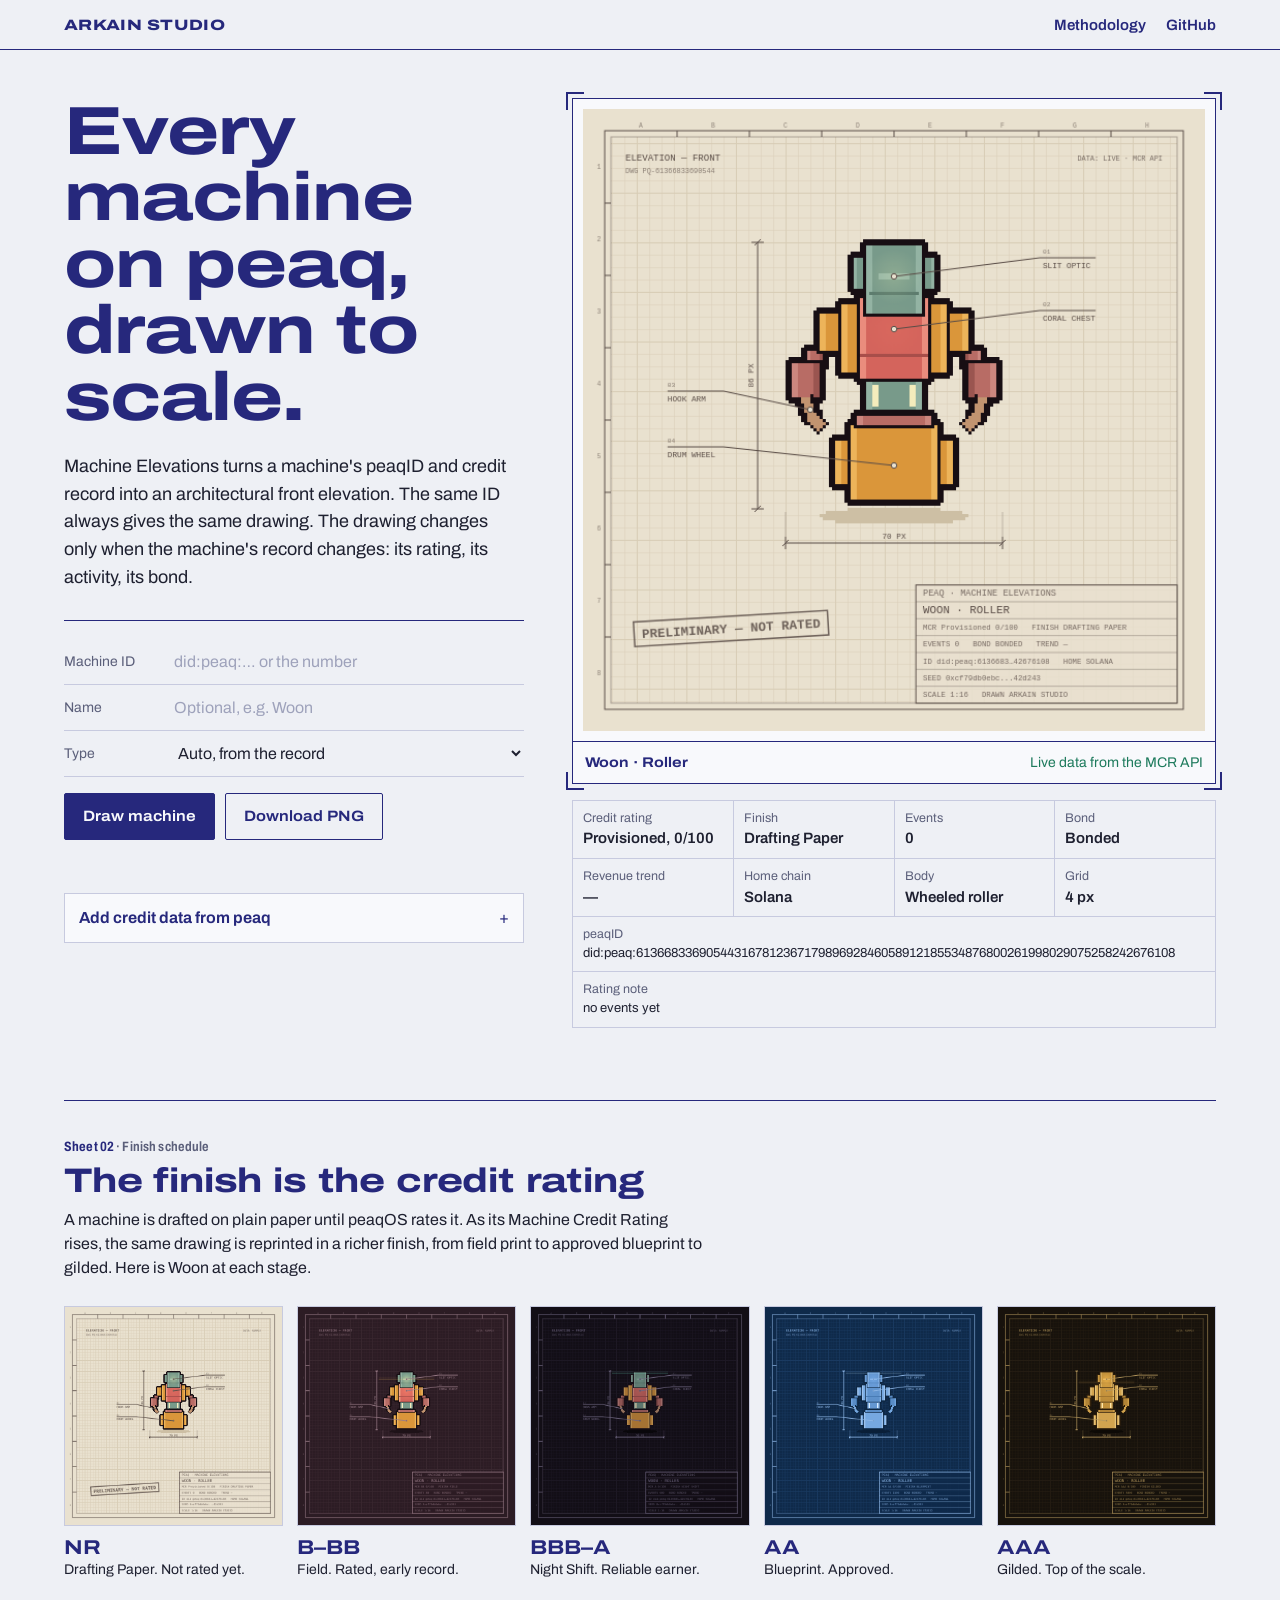
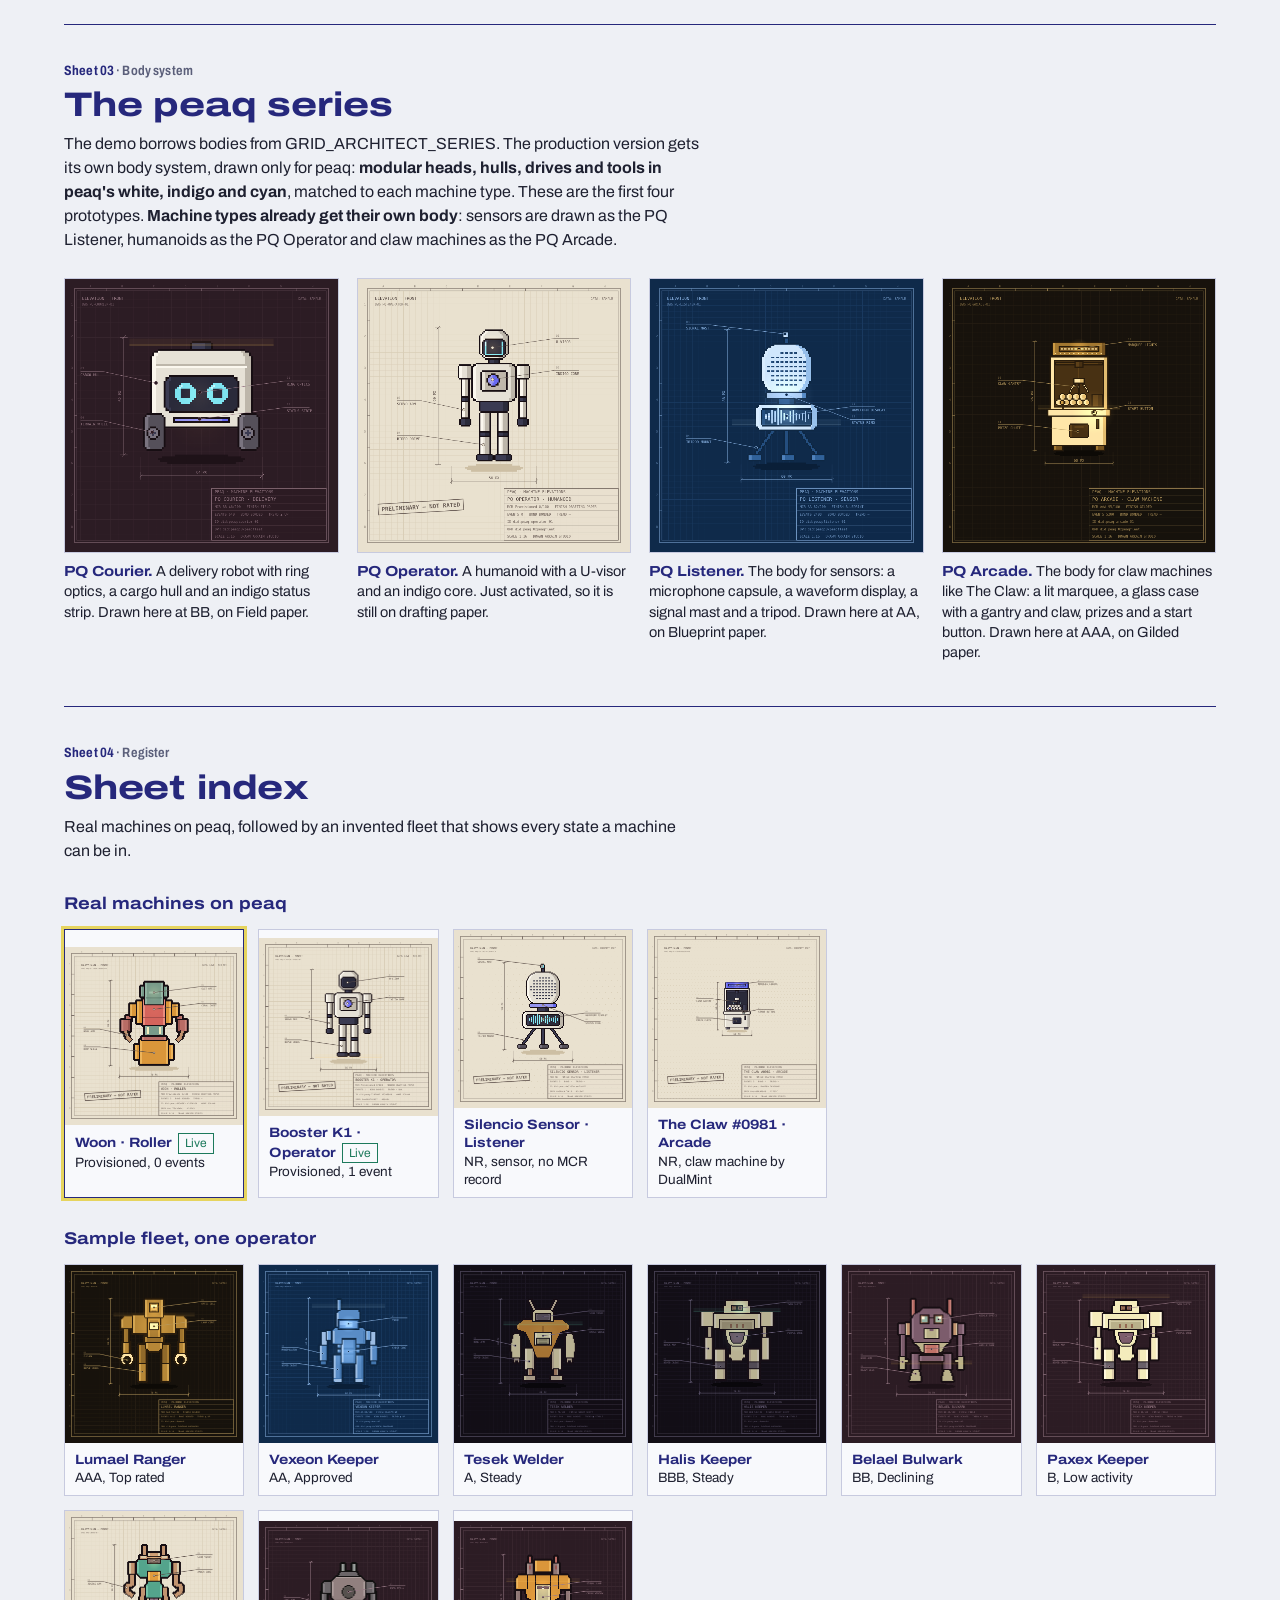
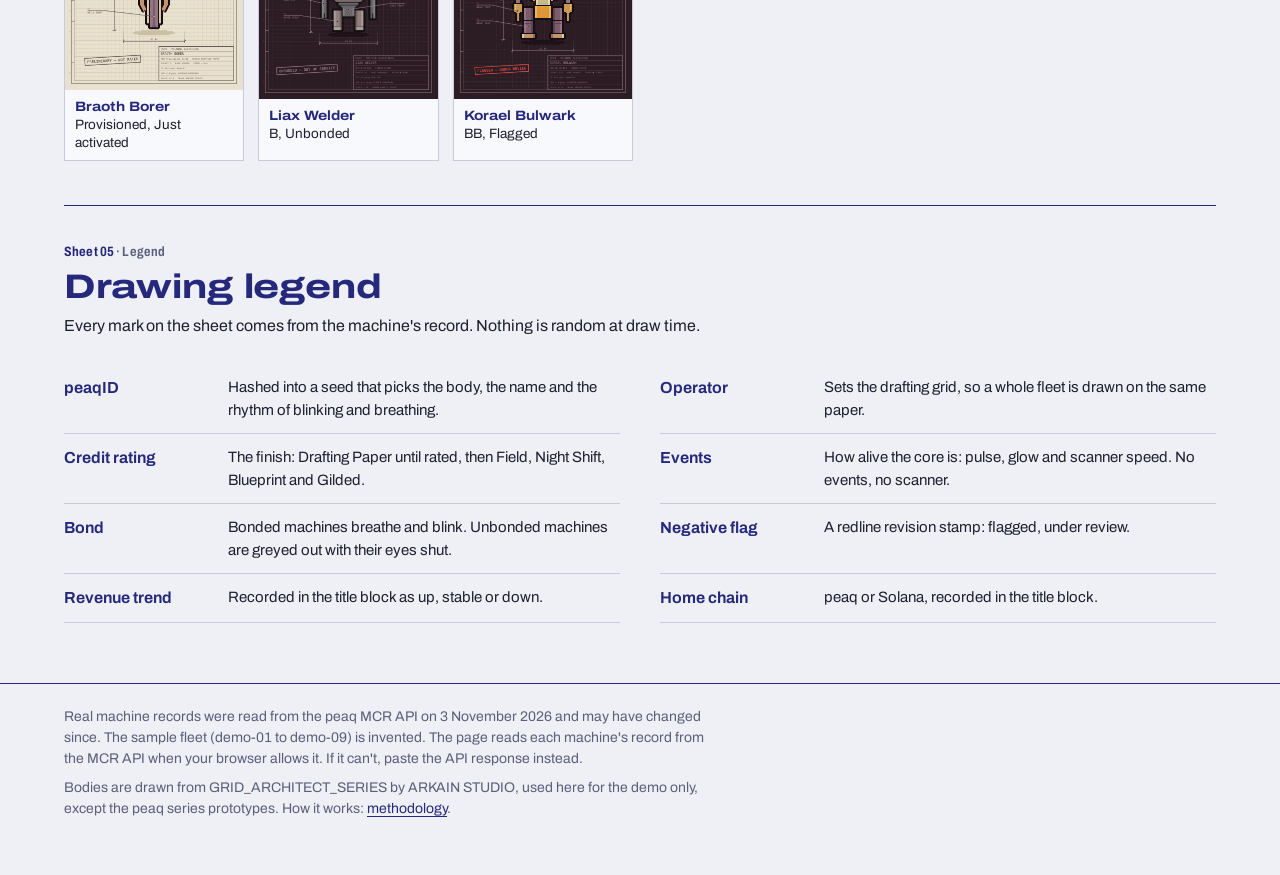
==== commit f2f17eb6: "v0.5.0: structured site, social preview, license" ====
--- a/index.html
+++ b/index.html
@@ -9,147 +9,27 @@
 <link rel="preconnect" href="https://fonts.googleapis.com">
 <link rel="preconnect" href="https://fonts.gstatic.com" crossorigin>
 <link href="https://fonts.googleapis.com/css2?family=Archivo:wdth,wght@62..125,300..800&display=swap" rel="stylesheet">
-<style>
-/* Diazo whiteprint: blue-violet line ink on cool print paper, redline for revisions */
-:root{
-  --paper:#EEF0F5; --sheet:#F8F9FC; --ink:#26287C; --graphite:#1E2030; --soft:#5B5F7A;
-  --rule:#C7CADF; --redline:#C8332B; --mark:#E6D45E;
-  --wide:"Archivo",system-ui,sans-serif;
-}
-*{box-sizing:border-box}
-html{background:var(--paper)}
-body{margin:0;color:var(--graphite);font-family:var(--wide);font-stretch:100%;font-size:16px;line-height:1.5;
-  font-variant-numeric:tabular-nums;-webkit-font-smoothing:antialiased}
-a{color:var(--ink);text-underline-offset:3px}
-:focus-visible{outline:3px solid var(--mark);outline-offset:2px}
-.wrap{max-width:1200px;margin:0 auto;padding:0 24px}
-@media(max-width:600px){.wrap{padding:0 16px}}
-
-/* masthead */
-.mast{border-bottom:1.5px solid var(--ink)}
-.mast .wrap{display:flex;justify-content:space-between;align-items:baseline;gap:16px;padding-top:14px;padding-bottom:12px}
-.brand{font-stretch:125%;font-weight:800;letter-spacing:.02em;color:var(--ink);font-size:15px}
-.mast small{color:var(--soft);font-size:14px}
-.nav{display:flex;gap:20px;font-size:15px}.nav a{text-decoration:none;font-weight:600}.nav a:hover{text-decoration:underline}
-
-/* hero */
-.hero{display:grid;grid-template-columns:minmax(0,5fr) minmax(0,7fr);grid-template-areas:"intro sheet" "controls sheet";grid-template-rows:auto 1fr;column-gap:48px;padding:48px 0 56px;align-items:start}
-.h-intro{grid-area:intro}.h-controls{grid-area:controls}.h-sheet{grid-area:sheet}
-@media(max-width:900px){.hero{grid-template-columns:1fr;grid-template-areas:"intro" "sheet" "controls";row-gap:24px;padding:28px 0 40px}}
-h1{font-stretch:125%;font-weight:750;font-size:clamp(38px,5.4vw,68px);line-height:.98;letter-spacing:-.015em;color:var(--ink);margin:0 0 22px}
-.lede{font-size:18px;line-height:1.55;max-width:34em;margin:0 0 28px;color:var(--graphite)}
-@media(max-width:600px){.lede{font-size:16.5px}}
-
-/* the sheet: the page's one bold object */
-.sheetframe{background:var(--sheet);border:1.5px solid var(--ink);padding:10px;position:relative}
-.sheetframe canvas{display:block;width:100%;height:auto}
-.sheetframe .plate{display:flex;justify-content:space-between;gap:12px;flex-wrap:wrap;border-top:1.5px solid var(--ink);margin:10px -10px -10px;padding:10px 12px;font-size:14px}
-.plate b{font-stretch:115%;font-weight:700;color:var(--ink)}
-.plate span{color:var(--soft)}
-#src.live{color:#1d7a5c}#src.sample{color:var(--soft)}#src.id{color:var(--ink)}
-
-/* form */
-form{border-top:1.5px solid var(--ink);padding-top:18px}
-.field{display:grid;grid-template-columns:110px 1fr;align-items:center;border-bottom:1px solid var(--rule);min-height:46px}
-.field label{font-size:14px;color:var(--soft)}
-.field select{border:0;background:transparent;font:inherit;font-size:16px;color:var(--graphite);padding:10px 0;width:100%;min-width:0;cursor:pointer}
-.field input{border:0;background:transparent;font:inherit;font-size:16px;color:var(--graphite);padding:10px 0;width:100%;min-width:0}
-.field input::placeholder{color:#9ea2bb}
-.actions{display:flex;gap:10px;flex-wrap:wrap;margin-top:16px;align-items:center}
-button{font:inherit;font-weight:650;font-stretch:110%;font-size:15px;border-radius:2px;cursor:pointer;padding:11px 18px;border:1.5px solid var(--ink)}
-.primary{background:var(--ink);color:var(--sheet)}
-.primary:hover{background:#1a1c5e}
-.quiet{background:transparent;color:var(--ink)}
-.quiet:hover{background:#e2e5f1}
-.msg{font-size:14px;color:var(--soft);min-height:1.5em;margin-top:10px}
-.msg.err{color:var(--redline)}
-details{margin-top:22px;border:1px solid var(--rule);background:var(--sheet)}
-summary{cursor:pointer;padding:12px 14px;font-weight:650;color:var(--ink);list-style:none}
-summary::-webkit-details-marker{display:none}
-summary::after{content:"+";float:right;font-weight:400}
-details[open] summary::after{content:"–"}
-details .in{padding:0 14px 14px}
-ol.steps{margin:0 0 12px;padding-left:20px;font-size:14.5px}
-ol.steps li{margin:4px 0}
-textarea{width:100%;height:96px;resize:vertical;border:1px solid var(--rule);background:#fff;font:13px/1.45 ui-monospace,Menlo,monospace;padding:8px;color:var(--graphite)}
-
-/* record table under the sheet */
-.record{display:grid;grid-template-columns:repeat(4,minmax(0,1fr));border-left:1px solid var(--rule);border-top:1px solid var(--rule);margin-top:16px}
-@media(max-width:600px){.record{grid-template-columns:repeat(2,minmax(0,1fr))}}
-.record div{border-right:1px solid var(--rule);border-bottom:1px solid var(--rule);padding:8px 10px;min-width:0}
-.record dt{font-size:12.5px;color:var(--soft)}
-.record dd{margin:0;font-weight:600;font-size:15px;overflow-wrap:anywhere}
-.record .span{grid-column:1/-1}
-.record .span dd{font-weight:400;font-size:13px}
-
-/* sections */
-section{border-top:1.5px solid var(--ink);padding:36px 0 44px}
-h2{font-stretch:125%;font-weight:750;font-size:clamp(24px,3vw,34px);line-height:1.05;color:var(--ink);margin:0 0 10px;letter-spacing:-.005em}
-.intro{max-width:40em;margin:0 0 26px;color:var(--graphite)}
-
-/* rating ladder */
-.ladder{display:grid;grid-template-columns:repeat(5,minmax(0,1fr));gap:14px}
-@media(max-width:900px){.ladder{grid-template-columns:repeat(5,minmax(150px,1fr));overflow-x:auto;padding-bottom:8px;scroll-snap-type:x mandatory}}
-.rung{margin:0;scroll-snap-align:start}
-.rung canvas{display:block;width:100%;height:auto;border:1px solid var(--rule)}
-.rung figcaption{padding-top:8px;font-size:14px;line-height:1.35}
-.rung figcaption b{display:block;font-stretch:120%;font-size:20px;color:var(--ink)}
-
-.series{display:grid;grid-template-columns:repeat(3,minmax(0,1fr));gap:18px}
-@media(max-width:900px){.series{grid-template-columns:repeat(2,minmax(0,1fr))}}
-@media(max-width:700px){.series{grid-template-columns:1fr}}
-.series figure{margin:0}.series canvas{display:block;width:100%;height:auto;border:1px solid var(--rule)}
-.series figcaption{padding-top:8px;font-size:14.5px;line-height:1.4}.series figcaption b{font-stretch:115%;color:var(--ink)}
-/* robotics chrome */
-.status{display:inline-flex;align-items:center;gap:8px;font-size:13.5px;color:var(--soft);font-stretch:85%;font-weight:600;border:1px solid var(--rule);padding:4px 10px 4px 9px;background:var(--sheet)}
-.status i{width:8px;height:8px;border-radius:50%;background:#b9bccf;display:inline-block}
-.status.on i{background:#1fa37a;box-shadow:0 0 0 0 rgba(31,163,122,.5);animation:ping 2.4s ease-out infinite}
-.status.off i{background:var(--redline)}
-@keyframes ping{0%{box-shadow:0 0 0 0 rgba(31,163,122,.45)}70%{box-shadow:0 0 0 7px rgba(31,163,122,0)}100%{box-shadow:0 0 0 0 rgba(31,163,122,0)}}
-.mastR{display:flex;align-items:center;gap:22px}
-.status[hidden]{display:none}
-.status .short{display:none}
-.brand{white-space:nowrap}
-@media(max-width:600px){.brand{font-size:13px}.nav{font-size:14px}.status .long{display:none}.status .short{display:inline}.mastR{gap:14px}.nav{gap:14px}}
-.sheetframe{--m:14px}
-.sheetframe .reg{position:absolute;width:18px;height:18px;border-color:var(--ink);border-style:solid;pointer-events:none}
-.reg.tl{top:-7px;left:-7px;border-width:2px 0 0 2px}.reg.tr{top:-7px;right:-7px;border-width:2px 2px 0 0}
-.reg.bl{bottom:-7px;left:-7px;border-width:0 0 2px 2px}.reg.br{bottom:-7px;right:-7px;border-width:0 2px 2px 0}
-.canvaswrap{position:relative}
-#big{cursor:crosshair}
-.coords{position:absolute;left:10px;bottom:10px;font:600 12px/1 ui-monospace,Menlo,monospace;color:#fff;background:rgba(38,40,124,.86);padding:6px 8px;letter-spacing:.02em;opacity:0;transition:opacity .15s;pointer-events:none;font-variant-numeric:tabular-nums}
-.canvaswrap:hover .coords{opacity:1}
-.sheetno{display:block;font-stretch:80%;font-weight:650;font-size:13.5px;color:var(--soft);margin:0 0 6px;letter-spacing:.01em}
-.sheetno b{color:var(--ink)}
-.record dd{transition:color .3s}
-.record dd.tick{color:var(--ink)}
-.tile canvas,.rung canvas,.series canvas{background:var(--sheet)}
-.tile{transition:border-color .15s, transform .15s}
-.tile:hover{transform:translateY(-2px)}
-@media (prefers-reduced-motion: reduce){.status.on i{animation:none}.tile:hover{transform:none}}
-/* sheet index */
-.index{display:grid;grid-template-columns:repeat(auto-fill,minmax(170px,1fr));gap:14px}
-.tile{background:var(--sheet);border:1px solid var(--rule);padding:0;text-align:left;cursor:pointer;color:var(--graphite);font-weight:400;font-stretch:100%;border-radius:0}
-.tile:hover{border-color:var(--ink)}
-.tile.on{border:1.5px solid var(--ink);box-shadow:0 0 0 3px var(--mark)}
-.tile canvas{display:block;width:100%;height:auto}
-.tile .cap{padding:8px 10px;font-size:13.5px;line-height:1.35}
-.tile .cap b{font-stretch:115%;color:var(--ink)}
-.tag{display:inline-block;font-size:12px;padding:1px 6px;border:1px solid currentColor;margin-left:6px;color:#1d7a5c}
-.subhead{font-stretch:115%;font-weight:700;color:var(--ink);font-size:17px;margin:28px 0 12px}
-
-/* legend */
-.legend{display:grid;grid-template-columns:minmax(0,1fr) minmax(0,1fr);gap:0 40px}
-@media(max-width:760px){.legend{grid-template-columns:1fr}}
-.legend div{display:grid;grid-template-columns:150px 1fr;gap:14px;padding:12px 0;border-bottom:1px solid var(--rule)}
-@media(max-width:600px){.legend div{grid-template-columns:1fr;gap:2px}}
-.legend dt{font-weight:650;color:var(--ink)}
-.legend dd{margin:0;font-size:15px}
-
-footer{border-top:1.5px solid var(--ink);padding:22px 0 48px;font-size:14px;color:var(--soft)}
-footer p{max-width:46em;margin:0 0 8px}
-@media (prefers-reduced-motion: reduce){*{scroll-behavior:auto!important}}
-</style>
+<link rel="stylesheet" href="/css/site.css">
+<meta name="theme-color" content="#26287C">
+<link rel="icon" href="/assets/favicon.svg" type="image/svg+xml">
+<link rel="canonical" href="https://machine-elevations.vercel.app/">
+<meta property="og:type" content="website">
+<meta property="og:site_name" content="Machine Elevations">
+<meta property="og:title" content="Machine Elevations: every machine on peaq, drawn to scale">
+<meta property="og:description" content="Every machine on peaq drawn as an architectural elevation from its peaqID and live credit record. Open source, by ARKAIN STUDIO.">
+<meta property="og:url" content="https://machine-elevations.vercel.app/">
+<meta property="og:image" content="https://machine-elevations.vercel.app/assets/og.png">
+<meta property="og:image:width" content="1200">
+<meta property="og:image:height" content="630">
+<meta name="twitter:card" content="summary_large_image">
+<meta name="twitter:site" content="@ArkainArt">
+<meta name="twitter:title" content="Machine Elevations: every machine on peaq, drawn to scale">
+<meta name="twitter:description" content="Every machine on peaq drawn as an architectural elevation from its peaqID and live credit record. Open source, by ARKAIN STUDIO.">
+<meta name="twitter:image" content="https://machine-elevations.vercel.app/assets/og.png">
+<script src="/js/units.js" defer></script>
+<script src="/js/engine.js" defer></script>
+<script src="/js/peaq-units.js" defer></script>
+<script src="/js/app.js" defer></script>
 </head>
 <body>
 <header class="mast"><div class="wrap">
@@ -168,7 +48,7 @@
       <form id="drawForm" autocomplete="off">
         <div class="field"><label for="mid">Machine ID</label><input id="mid" placeholder="did:peaq:… or the number" inputmode="text"></div>
         <div class="field"><label for="mname">Name</label><input id="mname" placeholder="Optional, e.g. Woon"></div>
-        <div class="field"><label for="mtype">Type</label><select id="mtype"><option value="">Auto, from the record</option><option value="sensor">Sensor</option></select></div>
+        <div class="field"><label for="mtype">Type</label><select id="mtype"><option value="">Auto, from the record</option><option value="sensor">Sensor</option><option value="humanoid">Humanoid</option><option value="claw machine">Claw machine</option></select></div>
         <div class="actions">
           <button class="primary" id="draw" type="submit">Draw machine</button>
           <button class="quiet" id="dl" type="button" hidden>Download PNG</button>
@@ -209,7 +89,7 @@
   <section>
     <span class="sheetno"><b>Sheet 03</b> · Body system</span>
     <h2>The peaq series</h2>
-    <p class="intro">The demo borrows bodies from GRID_ARCHITECT_SERIES. The production version gets its own body system, drawn only for peaq: <b>modular heads, hulls, drives and tools in peaq's white, indigo and cyan</b>, matched to each machine type. These are the first three prototypes. <b>Sensors already get their own body</b>: any machine of type sensor is drawn as the PQ Listener.</p>
+    <p class="intro">The demo borrows bodies from GRID_ARCHITECT_SERIES. The production version gets its own body system, drawn only for peaq: <b>modular heads, hulls, drives and tools in peaq's white, indigo and cyan</b>, matched to each machine type. These are the first four prototypes. <b>Machine types already get their own body</b>: sensors are drawn as the PQ Listener, humanoids as the PQ Operator and claw machines as the PQ Arcade.</p>
     <div class="series" id="series"></div>
   </section>
 
@@ -245,560 +125,6 @@
   <p>Bodies are drawn from GRID_ARCHITECT_SERIES by ARKAIN STUDIO, used here for the demo only, except the peaq series prototypes. How it works: <a href="/methodology">methodology</a>.</p>
 </div></footer>
 
-<script>
-const UNITS_RAW=[["GA-001","Korumi Warden","Warden","Biped","Dusk Violet",54,86,["#2C1C24","#170E13","#F4ECBC","#FFF8DC","#B5752A","#DA963A","#EDB45A","#5E4552","#957585","#7C5C6C","#789A8A","#93B3A3","#C29470","#54A48C","#3E8571","#74C2A8"],["14a26b14a","13a28b13a","13a2b2i20j2i2b13a","13a2b2i20j2i2b13a","13a2b2i20j2i2b13a","13a2b2i20j2i2b13a","10a5b2i20j2i5b10a","9a6b6j12b6j6b9a","9a2b2i8jb10pb8j2i2b9a","9a2b2i8jb10pb8j2i2b9a","5a6b2i8jb10nb8j2i6b5a","4a7b2i8jb10nb8j2i7b4a","4a2bd3cb2i8jb10nb8j2ib3cd2b4a","4a2bd3cb2i8jb10nb8j2ib3cd2b4a","4a2bd3cb2i8jb10nb8j2ib3cd2b4a","4a2bd3cb2i7j14b7j2ib3cd2b4a","4a7b2i7jb12jb7j2i7b4a","5a6b2i7jb2j8h2jb7j2i6b5a","9a2b2i7jb2j8h2jb7j2i2b9a","9a2b2i7jb2j8h2jb7j2i2b9a","9a2b2i7jb2j8h2jb7j2i2b9a","a10b2i7jb2j8h2jb7j2i10ba","11b2i7jb2j8h2jb7j2i11b","2b2p4n2ob2i7jb2j8h2jb7j2ib2o4n2p2b","2b2p4n2ob2i7jb2j8h2jb7j2ib2o4n2p2b","2b2p4n2ob2i7jb2j8h2jb7j2ib2o4n2p2b","2b2p4n2ob2i7j14b7j2ib2o4n2p2b","2b2p4n2ob2i11jbh2jhb11j2ib2o4n2p2b","2b2p4n2ob2i11jbh2jhb11j2ib2o4n2p2b","2b2p4n2ob2i11jbh2jhb11j2ib2o4n2p2b","2b2p4n2ob2i11jbh2jhb11j2ib2o4n2p2b","2b2p4n2ob2i11jbh2jhb11j2ib2o4n2p2b","2b2p4no2b2i11jbh2jhb11j2i2bo4n2p2b","2b2p4no2b13jbh2jhb13j2bo4n2p2b","2b2p4no16bh2jh16bo4n2p2b","2b2p4nobl2kb2g8fbh2jhb8f2gb2klbo4n2p2b","2b2p4nobl2kb2g8fbh2jhb8f2gb2klbo4n2p2b","2b2p4nobl2kb2g8fbh2jhb8f2gb2klbo4n2p2b","2b2p4nobl2kb2g7f2bh2jh2b7f2gb2klbo4n2p2b","2b2p4nobl2kb2g7f2bh2jh2b7f2gb2klbo4n2p2b","2b2p4nobl2kb2g7f2bh2jh2b7f2gb2klbo4n2p2b","2b2p4nobl2kb2g7f2bh2jh2b7f2gb2klbo4n2p2b","2b2p4nobl2kb2g7f2bh2jh2b7f2gb2klbo4n2p2b","2b2p4nobl2kb2g7f2bh2jh2b7f2gb2klbo4n2p2b","2b7obl2kb2g7f2bh2jh2b7f2gb2klb7o2b","2b7obl2kb2g7f2bh2jh2b7f2gb2klb7o2b","10bl2kb2g7f2bh2jh2b7f2gb2kl10b","a9bl2kb2g7f2bh2jh2b7f2gb2kl9ba","8a2bl2kb2g7f2bh2jh2b7f2gb2kl2b8a","8a2bl2kb2g7f2bh2jh2b7f2gb2kl2b8a","8a2blk13bh2jh13bkl2b8a","8a2blkb2p5n5bh2jh5b5n2pbkl2b8a","8a2blkb2p5nb2gfbh2jhbf2gb5n2pbkl2b8a","8a2blkb2p5nb2g2fb2hb2f2gb5n2pbkl2b8a","8a2blkb2p5nb2g2fb2hb2f2gb5n2pbkl2b8a","8a2blkb2p5nb5g2b5gb5n2pbkl2b8a","8a2blkb2p5nb12gb5n2pbkl2b8a","8a2blkb2p5nb12gb5n2pbkl2b8a","8a2blkb2p5nb12gb5n2pbkl2b8a","8a2blkb2p5nb12gb5n2pbkl2b8a","8a2blk9b2g8f2g9bkl2b8a","8a2blkb2p5nb2g8f2gb5n2pbkl2b8a","8a2blkb2p5nb2g8f2gb5n2pbkl2b8a","8a2blkb2p4n2b12e2b4n2pbkl2b8a","8a2blkb2p4n2b12e2b4n2pbkl2b8a","8a2blkb2p4n16b4n2pbkl2b8a","8a2blkb2p4nb2g3fe2be3f2gb4n2pbkl2b8a","8a2blkb2p4nb2g3fe2be3f2gb4n2pbkl2b8a","8a2blkb2p4nb2g3fe2be3f2gb4n2pbkl2b8a","8a2blkb2p4nb2g3fe2be3f2gb4n2pbkl2b8a","8a2blkb2p4nb2g3fe2be3f2gb4n2pbkl2b8a","8a2blkb6ob2g3fe2be3f2gb6obkl2b8a","8a12b2g3fe2be3f2g12b8a","9a11b2g3fe2be3f2g11b9a","18a2b2g3fe2be3f2g2b18a","18a2b2g3fe2be3f2g2b18a","18a2b2g3fe2be3f2g2b18a","18a2b2g3fe2be3f2g2b18a","18a2b2g3fe2be3f2g2b18a","18a2b2g3fe2be3f2g2b18a","18a2b2g3fe2be3f2g2b18a","18a2b6m2b6m2b18a","18a2b6m2b6m2b18a","18a2b6m2b6m2b18a","18a18b18a","19a16b19a"],[[27,11],[27,58],[6,35],[23,75],7,[22,8,23,8,24,8,25,8,26,8,27,8,28,8,29,8,30,8,31,8,22,9,23,9,24,9,25,9,26,9,27,9,28,9,29,9,30,9,31,9,22,10,23,10,24,10,25,10,26,10,27,10,28,10,29,10,30,10,31,10,22,11,23,11,24,11,25,11,26,11,27,11,28,11,29,11,30,11,31,11,22,12,23,12,24,12,25,12,26,12,27,12,28,12,29,12,30,12,31,12,22,13,23,13,24,13,25,13,26,13,27,13,28,13,29,13,30,13,31,13,22,14,23,14,24,14,25,14,26,14,27,14,28,14,29,14,30,14,31,14]],["OPTIC VISOR","REACTOR SPINE","SIDE POD","STRIDE LEGS"],6],["GA-002","Casane Bastion","Bastion","Heavy","Rust Coral",60,83,["#2C1C24","#170E13","#A84E4A","#E8857A","#D4645C","#D9C9A9","#F4ECBC","#FFF8DC","#957585","#7C5C6C","#4A3541","#789A8A"],["16a8b12a8b16a","15a10b10a10b15a","15a2b2h3gf2b10a2bf3g2h2b15a","15a2b5hf2b10a2bf5h2b15a","15a2b5hf2b10a2bf5h2b15a","15a2b5hf2b10a2bf5h2b15a","15a2b5hf2b10a2bf5h2b15a","15a2b5hf2b3a4b3a2bf5h2b15a","12a5b5hf2b2a6b2a2bf5h5b12a","11a6b2h3gf3ba2b2g2ba3bf3g2h6b11a","11a2b2hgb2h3gf3ba2b2g2ba3bf3g2hbg2h2b11a","11a2b2hg13b2g13bg2h2b11a","11a2b2h7g2f12b2f7g2h2b11a","11a2b2h7g2fb10hb2f7g2h2b11a","11a2b2h7g2fb2h6g2hb2f7g2h2b11a","11a2b2h7g2fb2h6g2hb2f7g2h2b11a","11a2b2h7g2fb2h6g2hb2f7g2h2b11a","11a2b2h7g2fb2h6g2hb2f7g2h2b11a","11a2b2h7g2fb2h6g2hb2f7g2h2b11a","11a2b2h7g2fb2h6g2hb2f7g2h2b11a","11a2b2h7g2fb2h6g2hb2f7g2h2b11a","11a2b2h7g2fb10lb2f7g2h2b11a","11a2b2h7g2fb10lb2f7g2h2b11a","11a2b2h7g2fb2h6g2hb2f7g2h2b11a","11a2b2h5g20b5g2h2b11a","11a2b2h5gb18db5g2h2b11a","11a2b2h5gb2d14e2db5g2h2b11a","a12b2h5gb2d14e2db5g2h12ba","21b2d14e2d21b","2b2d15ecb2d14e2dbc15e2d2b","2b2d15ecb2d14e2dbc15e2d2b","2b2d15ecb2d14e2dbc15e2d2b","2b2d15ecb2d14e2dbc15e2d2b","2b2d15ecb2d14e2dbc15e2d2b","2b2d15ecb2d14e2dbc15e2d2b","2b2d15ecb2d14e2dbc15e2d2b","2b2d15ecb2d14e2dbc15e2d2b","2b2d15ecb2d14e2dbc15e2d2b","2b2d15ecb2d14e2dbc15e2d2b","2b2d15ecb2d14e2dbc15e2d2b","2b2d15ecb2d14e2dbc15e2d2b","2b2d15ecb2d14e2dbc15e2d2b","2b2d15ecb2d14e2dbc15e2d2b","2b2d15ecb2d14e2dbc15e2d2b","2b2d15ecb2d14e2dbc15e2d2b","2b2d15ecb2d14e2dbc15e2d2b","2b2d15ecb2d14e2dbc15e2d2b","2b2d15ecb2d14e2dbc15e2d2b","2b2d15ecb2d14e2dbc15e2d2b","2b2d15ecb2d14e2dbc15e2d2b","2b2d15ec20bc15e2d2b","2b2d15ecb18ibc15e2d2b","2b2d15ecb2i14j2ibc15e2d2b","2b2d15ecbi16kibc15e2d2b","2b2d15ecb2i14j2ibc15e2d2b","2b2d15ecb2i14j2ibc15e2d2b","2b2d15ecbi16kibc15e2d2b","2b2d15ecb2i14j2ibc15e2d2b","2b2d15ecb2i14j2ibc15e2d2b","2b2d15ec20bc15e2d2b","2b2d15ecb2d14e2dbc15e2d2b","2b2d15ecb2d14e2dbc15e2d2b","2b2d15ecb2d14e2dbc15e2d2b","2b2d15ecb2d14e2dbc15e2d2b","2b2d15ecb2d14e2dbc15e2d2b","2b2d15ecb2d14e2dbc15e2d2b","2b2d15ecb2d14e2dbc15e2d2b","2b2d15ecb2d14e2dbc15e2d2b","2b2d15ecb18cbc15e2d2b","2b2d15ec20bc15e2d2b","2b2d15e2c18b2c15e2d2b","2b2d15e2c2b14a2b2c15e2d2b","2b2d15e2c2b14a2b2c15e2d2b","2b2d15e2c2b14a2b2c15e2d2b","2b2d15e2c2b14a2b2c15e2d2b","2b2d15e2c2b14a2b2c15e2d2b","2b2d15e2c2b14a2b2c15e2d2b","2b2d15e2c2b14a2b2c15e2d2b","2b2d15e2c2b14a2b2c15e2d2b","2b2d15e2c2b14a2b2c15e2d2b","2b19c2b14a2b19c2b","23b14a23b","a21b16a21ba"],[[40,6],[30,55],[6,44],[10,72],5,[18,3,19,3,20,3,21,3,18,4,19,4,20,4,21,4,18,5,19,5,20,5,21,5,18,6,19,6,20,6,21,6,18,7,19,7,20,7,21,7,18,8,19,8,20,8,21,8,38,3,39,3,40,3,41,3,38,4,39,4,40,4,41,4,38,5,39,5,40,5,41,5,38,6,39,6,40,6,41,6,38,7,39,7,40,7,41,7,38,8,39,8,40,8,41,8]],["TWIN LAMPS","CARGO BAY","ARMOR PLATE","BLOCK LEGS"],-1],["GA-003","Myros Sentinel","Sentinel","Biped","Rust Coral",58,85,["#2C1C24","#170E13","#A84E4A","#E8857A","#D4645C","#D9C9A9","#F4ECBC","#FFF8DC","#5E4552","#957585","#7C5C6C"],["22a14b22a","21a16b21a","21a2b12d2b21a","21a2b3d6e3d2b21a","21a2b3d6e3d2b21a","a10b10a2b3d6e3d2b10a10ba","12b9a2b3d6e3d2b9a12b","2b2d4e2c2b4a7b3d6e3d7b4a2b2c4e2d2b","2b7dc2b3a8b3d6e3d8b3a2bc7d2b","2b2d4e2c6b6eb3d6e3db6e6b2c4e2d2b","2b2d4e2c5b7eb3d6e3db7e5b2c4e2d2b","2b2d4e2cb2d9eb3d6e3db9e2db2c4e2d2b","2b2d4e2cb2d9eb3d6e3db9e2db2c4e2d2b","2b2d4e2cb2d9eb3d6e3db9e2db2c4e2d2b","2b2d4e2cb2d9eb3d6e3db9e2db2c4e2d2b","2b2d4e2cb2d9eb3d6e3db9e2db2c4e2d2b","2b2d4e2cb2d9eb3d6e3db9e2db2c4e2d2b","2b2d4e2cb2d2e28b2e2db2c4e2d2b","2b2d4e2cb2d2eb2h22g2hb2e2db2c4e2d2b","2b2d4e2cb2d2eb2h22g2hb2e2db2c4e2d2b","2b2d4e2cb2d2eb2h22g2hb2e2db2c4e2d2b","2b2d4e2cb2d2eb2h22g2hb2e2db2c4e2d2b","2b2d4e2cb2d2eb2h22g2hb2e2db2c4e2d2b","2b2d4e2cb2d2eb2h22g2hb2e2db2c4e2d2b","2b2d4e2cb2d2eb2h22g2hb2e2db2c4e2d2b","2b2d4e2cb2d2eb2h22g2hb2e2db2c4e2d2b","2b2d4e2cb2d2eb2h22g2hb2e2db2c4e2d2b","2b2d4e2cb2d2eb2h22g2hb2e2db2c4e2d2b","2b2d4e2cb2d2eb2h22g2hb2e2db2c4e2d2b","2b2d4e2cb2d2eb2h22g2hb2e2db2c4e2d2b","2b2d4e2cb2d2eb2h22g2hb2e2db2c4e2d2b","2b2d4e2cb2d2eb2h22g2hb2e2db2c4e2d2b","2b2d4e2cb2d2eb2h22g2hb2e2db2c4e2d2b","2b2d4e2cb2d2eb2h22g2hb2e2db2c4e2d2b","2b2d4e2cb2d2eb2h22g2hb2e2db2c4e2d2b","2b2d4e2cb2d2eb2h22g2hb2e2db2c4e2d2b","2b2d4e2cb2d2eb2h22b2hb2e2db2c4e2d2b","11b2d2eb2hb2j16k2jb2hb2e2d11b","a10b2d2eb2hb3j14k3jb2hb2e2d10ba","5a6b2d2eb2hb3j14k3jb2hb2e2d6b5a","4a7b2d2eb2hb3j14k3jb2hb2e2d7b4a","4a2bj3kb2d2eb2hb3j14k3jb2hb2e2db3kj2b4a","4a2bj3kb2d2eb2hb3j14k3jb2hb2e2db3kj2b4a","4a2bj3kb2d2eb2hb3j14k3jb2hb2e2db3kj2b4a","4a2bj3kb2d2eb2hb3j14k3jb2hb2e2db3kj2b4a","4a2bj3kb2d2eb2hb3j14k3jb2hb2e2db3kj2b4a","4a2bj3kb2d2eb2hb3j14k3jb2hb2e2db3kj2b4a","4a2bj3kb2d2eb2hb3j14k3jb2hb2e2db3kj2b4a","4a2bj3kb2d2eb2hb3j14k3jb2hb2e2db3kj2b4a","4a2bj3kb2d2eb2hb3j14k3jb2hb2e2db3kj2b4a","4a2bj3kb2d2eb2hb3j14k3jb2hb2e2db3kj2b4a","4a2bj3kb2d2eb2hb3j14k3jb2hb2e2db3kj2b4a","4a2bj3kb2d2eb2hb3j14k3jb2hb2e2db3kj2b4a","4a7b2d2eb2hb3j14k3jb2hb2e2d7b4a","5a6b2d2eb2hb20ib2hb2e2d6b5a","9a2b4eb2h22b2hb4e2b9a","9a2b4eb2hb2h16g2hb2hb4e2b9a","9a2b4eb2hb2h16g2hb2hb4e2b9a","10a2b3eb2hb2h16g2hb2hb3e2b10a","10a2b3eb2hb2h16g2hb2hb3e2b10a","10a6b2hb2h16g2hb2h6b10a","9a11bh16gh11b9a","9a2bh3gbg2fbh16ghb2fgb3gh2b9a","9a2bh3gbg2fbh16ghb2fgb3gh2b9a","9a2bh3gbg2fbh16ghb2fgb3gh2b9a","9a2bh3gbg2fbh16ghb2fgb3gh2b9a","9a2bh3g5bh16gh5b3gh2b9a","9a2bh3g4b2h16g2h4b3gh2b9a","9a2bh3g4b20f4b3gh2b9a","9a2bh3g28b3gh2b9a","9a2bh3g2ba22ba2b3gh2b9a","9a2bh3g2b24a2b3gh2b9a","9a2bh3g2b24a2b3gh2b9a","9a2bh3g2b24a2b3gh2b9a","9a2bh3g2b24a2b3gh2b9a","9a2bh3g2b24a2b3gh2b9a","9a2bh3g2b24a2b3gh2b9a","9a2bh3g2b24a2b3gh2b9a","9a2bh3g2b24a2b3gh2b9a","9a2bh3g2b24a2b3gh2b9a","9a2bh3g2b24a2b3gh2b9a","9a2bh3g2b24a2b3gh2b9a","9a2bh3g2b24a2b3gh2b9a","9a8b24a8b9a","10a6b26a6b10a"],[[29,8],[29,46],[8,47],[13,76],10,[]],["CREST ARRAY","CORE HATCH","SIDE FIN","STRUT LEGS"],-1],["GA-004","Lioud Vault","Vault","Monolith","Patina Teal",54,71,["#2C1C24","#170E13","#789A8A","#93B3A3","#54A48C","#3E8571","#74C2A8"],["5a44b5a","4a46b4a","4a2b42g2b4a","4a2b2g38e2g2b4a","4a2b2g38e2g2b4a","4a2b2g38e2g2b4a","4a2b2g38e2g2b4a","4a2b2g38e2g2b4a","4a2b2g38e2g2b4a","4a2b2g38e2g2b4a","4a2b2g38e2g2b4a","4a2b2g38e2g2b4a","4a2b2g38e2g2b4a","4a2b2g38e2g2b4a","4a2b2g38e2g2b4a","4a46b4a","4a46b4a","4a2b42g2b4a","4a2b2g38e2g2b4a","4a2b2g38e2g2b4a","4a2b2g38e2g2b4a","4a2b2g38e2g2b4a","4a2b2g38e2g2b4a","4a2b2g38e2g2b4a","4a2b2g38e2g2b4a","4a2b2g38e2g2b4a","4a2b2g38e2g2b4a","4a2b2g38e2g2b4a","4a2b2g38e2g2b4a","4a2b2g38e2g2b4a","4a2b2g38e2g2b4a","4a2b2g38e2g2b4a","4a2b2g38e2g2b4a","4a2b2g38e2g2b4a","4a2b2g38e2g2b4a","4a2b2g38e2g2b4a","4a2b2g38e2g2b4a","4a2b2g38e2g2b4a","a5b2g38e2g5ba","6b2g38e2g6b","2bd2cb2g38e2gb2cd2b","2bd2cb2g38e2gb2cd2b","2bd2cb2g38e2gb2cd2b","2bd2cb2g38e2gb2cd2b","2bd2cb2g38e2gb2cd2b","2bd2cb2g38e2gb2cd2b","2bd2cb2g38e2gb2cd2b","2bd2cb2g38e2gb2cd2b","2bd2cb2g38e2gb2cd2b","6b2g38e2g6b","a5b2g38e2g5ba","4a2b2g38e2g2b4a","4a2b2g38e2g2b4a","a5b2g38e2g5ba","6b2g38e2g6b","2bd2cb2g38e2gb2cd2b","2bd2cb2g38e2gb2cd2b","2bd2cb2g38e2gb2cd2b","2bd2cb2g38e2gb2cd2b","2bd2cb2g38e2gb2cd2b","2bd2cb2g38e2gb2cd2b","6b2g38e2g6b","a5b2g38e2g5ba","4a2b2g38e2g2b4a","4a2b42f2b4a","4a2b42f2b4a","4a46b4a","5a4bd3c28b3cd4b5a","7a2bd3c2b24a2b3cd2b7a","7a8b24a8b7a","8a6b26a6b8a"],[[37,16],[27,40],[3,44],[11,68],2,[]],["SEAM LINE","STORAGE CORE","SIDE RAIL","CASTER FEET"],-1],["GA-005","Fenos Strider","Strider","Biped","Brass",58,87,["#2C1C24","#170E13","#D9C9A9","#F4ECBC","#FFF8DC","#4E4448","#B5752A","#DA963A","#EDB45A","#957585","#7C5C6C","#CC877F","#B86C65","#946A52","#C29470"],["8a13b16a13b8a","7a15b14a15b7a","7a2b2c7o2n2b14a2b2n7o2c2b7a","7a2b2c7o2n2b14a2b2n7o2c2b7a","7a2b2c2o3b2o2n2b14a2b2n2o3b2o2c2b7a","7a2b2cob3fbo2n2b14a2b2nob3fbo2c2b7a","7a2b2cb5fb2n2b14a2b2nb5fb2c2b7a","7a2b2cb2fedfb2n2b14a2b2nbfde2fb2c2b7a","7a2b2cb2f2dfb2n2b2a10b2a2b2nbf2d2fb2c2b7a","7a2b2cob3fbo2n2ba12ba2b2nob3fbo2c2b7a","7a2b2c2o3b2o2n2ba2b2i4h2i2ba2b2n2o3b2o2c2b7a","7a2b2c7o2n2ba2b2i4h2i2ba2b2n7o2c2b7a","7a2b2c2o3b2o2n2ba2b2i4h2i2ba2b2n2o3b2o2c2b7a","7a2b2cob3fbo2n2ba2b2i4h2i2ba2b2nob3fbo2c2b7a","7a2b2cb5fb2n2ba2b2i4h2i2ba2b2nb5fb2c2b7a","7a2b2cb2fedfb2n2ba2b2i4h2i2ba2b2nbfde2fb2c2b7a","7a2b2cb2f2dfb2n2ba2b2i4h2i2ba2b2nbf2d2fb2c2b7a","7a2b2cob3fbo2n2ba2b2i4h2i2ba2b2nob3fbo2c2b7a","7a2b2c2o3b2o2n2ba2b2i4h2i2ba2b2n2o3b2o2c2b7a","7a2b2c7o2n2ba2b2i4h2i2ba2b2n7o2c2b7a","7a2b2c7o2n2ba2b2i4h2i2ba2b2n7o2c2b7a","7a2b11n2ba2b2i4h2i2ba2b11n2b7a","7a15ba2b2i4h2i2ba15b7a","8a7b4k2b2a2b2i4h2i2b2a2b4k7b8a","15ab4kb2a2b2i4h2i2b2ab4kb15a","15ab4kb2a2b2i4h2i2b2ab4kb15a","16ab4kba2b2i4h2i2bab4kb16a","16ab4kba2b2i4h2i2bab4kb16a","17ab4k3b2i4h2i3b4kb17a","18ab4k2b2i4h2i2b4kb18a","18ab4k2b2i4h2i2b4kb18a","19ab4kb2i4h2ib4kb19a","19ab4kb2i4h2ib4kb19a","18a7b2i4h2i7b18a","18a2b4i10b4i2b18a","18a2b2i14h2i2b18a","18a2b2i14h2i2b18a","12a8b2i14h2i8b12a","11a9b2i14h2i9b11a","3a10b6i20b6i10b3a","2a11b2i28h2i11b2a","2a2b2c4o2nb2i28h2ib2n4o2c2b2a","2a2b2c4o2nb2i28h2ib2n4o2c2b2a","2a2b2c4o2nb2i28h2ib2n4o2c2b2a","2a2b2c4o2nb2i28h2ib2n4o2c2b2a","2a2b2c4o2nb2i28h2ib2n4o2c2b2a","2a2b2c4o2nb2i8h12b8h2ib2n4o2c2b2a","2a2b2c4o2nb2i7hb12mb7h2ib2n4o2c2b2a","2a11b2i7hbm10lmb7h2i11b2a","3a3bj2k4b2i6hb14mb6h2i4b2kj3b3a","a5bj2k4b7gb16mb7g4b2kj5ba","21b16m21b","2b2i4h2g11b16m11b2g4h2i2b","2b2i4h2g2b8a2b14m2b8a2b2g4h2i2b","2b2i4h2g2b8a2b14m2b8a2b2g4h2i2b","2b2i4h2g2b8a18b8a2b2g4h2i2b","2b2i4h2g2b9a2b2j8k2j2b9a2b2g4h2i2b","2b2i4h2g2b9a2b2j8k2j2b9a2b2g4h2i2b","2b2i4h2g2b9a2b2j8k2j2b9a2b2g4h2i2b","2b2i4h2g13b2j8k2j13b2g4h2i2b","2b2i4h2g13b2j8k2j13b2g4h2i2b","2b2i4h2g3b2i4hg3b2j8k2j3bg4h2i3b2g4h2i2b","2b2i4h2g3b2i4hg3b2j8k2j3bg4h2i3b2g4h2i2b","2b2i4h2g3b2i4hg3b2j8k2j3bg4h2i3b2g4h2i2b","2b2i4h2g3b2i4hg3b2j8k2j3bg4h2i3b2g4h2i2b","2b2i4h2g3b2i4hg3b2j8k2j3bg4h2i3b2g4h2i2b","2b8g3b2i4hg3b2j8k2j3bg4h2i3b8g2b","13b2i4hg3b2j8k2j3bg4h2i13b","a3bj3k5b2i4hg18bg4h2i5b3kj3ba","2a2bj2bk2ba2b2i4hg18bg4h2i2ba2bk2bj2b2a","2a2bj2bk2ba2b2i4hg2b14a2bg4h2i2ba2bk2bj2b2a","2a2bj2bk2ba2b2i4hg2b14a2bg4h2i2ba2bk2bj2b2a","2a8ba2b2i4hg2b14a2bg4h2i2ba8b2a","3a6b2a2b2i4hg2b14a2bg4h2i2b2a6b3a","11a2b2i4hg2b14a2bg4h2i2b11a","11a2b2i4hg2b14a2bg4h2i2b11a","11a2b2i4hg2b14a2bg4h2i2b11a","11a2b2i4hg2b14a2bg4h2i2b11a","11a2b2i4hg2b14a2bg4h2i2b11a","11a2b2i4hg2b14a2bg4h2i2b11a","11a2b2i4hg2b14a2bg4h2i2b11a","11a2b2i4hg2b14a2bg4h2i2b11a","11a2b2i4hg2b14a2bg4h2i2b11a","11a2b2i4hg2b14a2bg4h2i2b11a","11a2b7g2b14a2b7g2b11a","11a11b14a11b11a","12a9b16a9b12a"],[[43,12],[29,51],[6,58],[17,74],5,[14,7,15,7,14,8,15,8,42,7,43,7,42,8,43,8,14,15,15,15,14,16,15,16,42,15,43,15,42,16,43,16]],["SIGNAL ARRAY","BRASS CORE","MANIPULATOR","BIPED DRIVE"],11],["GA-006","Sylith Oracle","Oracle","Pylon","Bone",58,87,["#2C1C24","#170E13","#A84E4A","#E8857A","#D4645C","#D9C9A9","#F4ECBC","#FFF8DC","#DA963A","#5E4552","#957585","#7C5C6C","#C29470"],["19a5b10a5b19a","18a7b8a7b18a","18a2bf2m2b8a2b2mf2b18a","18a2bf2m2b8a2b2mf2b18a","18a2bf2m2b8a2b2mf2b18a","18a2bf2m2b8a2b2mf2b18a","18a2bf2m2b8a2b2mf2b18a","18a2bf2m2b8a2b2mf2b18a","18a2bf2m2b8a2b2mf2b18a","18a2bf2m2b8a2b2mf2b18a","18a2bf2m2b8a2b2mf2b18a","18a2bf2m2b8a2b2mf2b18a","18a2bf2m12b2mf2b18a","18a2bf2m12b2mf2b18a","18a2bf2mb10eb2mf2b18a","18a2bf2mb10hb2mf2b18a","15a5bf2mb10hb2mf5b15a","14a6bf2mb10hb2mf6b14a","14a2bh2gbf2mb10hb2mfb2gh2b14a","7a9bh2gbf2mb10db2mfb2gh9b7a","6a10bh2gbf2mb10db2mfb2gh10b6a","6a2b2h5g5bf2mb10cb2mf5b5g2h2b6a","6a2b2h8gfbf2mb10cb2mfbf8g2h2b6a","6a2b2h8gfbf2mb10eb2mfbf8g2h2b6a","6a2b2h8gfbf2m12b2mfbf8g2h2b6a","6a2b2h8gfbf2mb10ib2mfbf8g2h2b6a","6a2b2h8gfbf2mb10ib2mfbf8g2h2b6a","6a2b2h8gfbf2mb10ib2mfbf8g2h2b6a","6a2b2h8gfbf2mb10ib2mfbf8g2h2b6a","6a2b2h8gfbf2mb10ib2mfbf8g2h2b6a","6a2b2h8gfbf2mb10ib2mfbf8g2h2b6a","6a2b2h8gfbf2mb10ib2mfbf8g2h2b6a","6a2b2h8gf5b10i5bf8g2h2b6a","6a2b2h8gfbh2gb10ib2ghbf8g2h2b6a","6a2b2h8gfbh2gb10ib2ghbf8g2h2b6a","6a2b2h8gfbh2gb10ib2ghbf8g2h2b6a","6a2b2h8gfbh2gb10ib2ghbf8g2h2b6a","6a2b2h8gfbh2gb10ib2ghbf8g2h2b6a","5a3b2h8gfbh2gb10ib2ghbf8g2h3b5a","4a4b2h8gfbh2gb10ib2ghbf8g2h4b4a","4a2bgb2h8gfbh2gb10ib2ghbf8g2hbg2b4a","4a2bgb2h8gfbh2gb10ib2ghbf8g2hbg2b4a","4a2bgb2h8gfbh2gb10ib2ghbf8g2hbg2b4a","a5bgb2h8gfbh2gb10ib2ghbf8g2hbg5ba","6bgb2h8gfbh2gb10ib2ghbf8g2hbg6b","2b5gb2h8gfbh2gb10ib2ghbf8g2hb5g2b","2b5gb2h8gfbh2gb10ib2ghbf8g2hb5g2b","8b2h8gfbh2gb10ib2ghbf8g2h8b","a7b2h8gfbh2gb10ib2ghbf8g2h7ba","6a2b2h8gfbh2gb10ib2ghbf8g2h2b6a","6a2b2h8gfbh2g12b2ghbf8g2h2b6a","6a2b2h8gfbh2gb10gb2ghbf8g2h2b6a","6a2b2h8gfbh2gb10gb2ghbf8g2h2b6a","6a14bh2gb10gb2gh14b6a","6a2b2k8ljbh2gb10gb2ghbj8l2k2b6a","6a2b2k8ljbh2gb10gb2ghbj8l2k2b6a","6a2b2k8ljbh2gb10gb2ghbj8l2k2b6a","6a2b2k8ljbh2g12b2ghbj8l2k2b6a","6a2b2k8ljbh2gb10gb2ghbj8l2k2b6a","6a2b2k8ljbh2gb10gb2ghbj8l2k2b6a","6a2b2k8ljbh2gb10gb2ghbj8l2k2b6a","6a2b2k8ljbh2gb10gb2ghbj8l2k2b6a","6a2b2k8ljbh2gb10gb2ghbj8l2k2b6a","6a2b2k8ljbh2gb10gb2ghbj8l2k2b6a","6a2b2k8ljbh2gb10gb2ghbj8l2k2b6a","6a2b2k8ljbh2gb10gb2ghbj8l2k2b6a","6a2b2k8ljbh2gb10gb2ghbj8l2k2b6a","6a2b2k8ljbh2gb10gb2ghbj8l2k2b6a","6a2b2k8ljbh2g12b2ghbj8l2k2b6a","6a2b2k8ljbh2gb10ib2ghbj8l2k2b6a","6a2b2k8ljbh2gb10ib2ghbj8l2k2b6a","6a2b2k8ljbh2gb10ib2ghbj8l2k2b6a","6a2b2k8ljbh2gb10ib2ghbj8l2k2b6a","6a2b2k8ljbh2gb10ib2ghbj8l2k2b6a","6a2b2k8ljbh2gb10ib2ghbj8l2k2b6a","6a2b2k8ljbh2gb10ib2ghbj8l2k2b6a","6a2b2k8ljbh2gb10ib2ghbj8l2k2b6a","6a14bh2g12b2gh14b6a","7a13bh2g12b2gh13b7a","18a2bh2g2b8a2b2gh2b18a","18a2bh2g2b8a2b2gh2b18a","18a2bh2g2b8a2b2gh2b18a","18a2bh2g2b8a2b2gh2b18a","18a2bh2g2b8a2b2gh2b18a","18a2bh2g2b8a2b2gh2b18a","18a7b8a7b18a","19a5b10a5b19a"],[[31,18],[29,38],[5,45],[21,80],4,[23,15,24,15,25,15,26,15,27,15,28,15,29,15,30,15,31,15,32,15,33,15,34,15,23,16,24,16,25,16,26,16,27,16,28,16,29,16,30,16,31,16,32,16,33,16,34,16,23,17,24,17,25,17,26,17,27,17,28,17,29,17,30,17,31,17,32,17,33,17,34,17,23,18,24,18,25,18,26,18,27,18,28,18,29,18,30,18,31,18,32,18,33,18,34,18,23,19,24,19,25,19,26,19,27,19,28,19,29,19,30,19,31,19,32,19,33,19,34,19,23,20,24,20,25,20,26,20,27,20,28,20,29,20,30,20,31,20,32,20,33,20,34,20,23,21,24,21,25,21,26,21,27,21,28,21,29,21,30,21,31,21,32,21,33,21,34,21,23,22,24,22,25,22,26,22,27,22,28,22,29,22,30,22,31,22,32,22,33,22,34,22]],["CROWN LAMP","AMBER CORE","WING PANEL","GUIDE RODS"],6],["GA-007","Zenos Drifter","Drifter","Hover","Patina Teal",64,83,["#2C1C24","#170E13","#E8857A","#D9C9A9","#FFF8DC","#DA963A","#EDB45A","#7C5C6C","#789A8A","#93B3A3","#946A52","#C29470","#54A48C","#3E8571","#74C2A8"],["30a4b30a","29a6b29a","24ab4a2b2h2b4ab24a","23a3b3a2b2e2b3a3b23a","22a2bm2b2a2b2e2b2a2bm2b22a","22a2bm2b2a2b2c2b2a2bm2b22a","7a7b7a2b3m2ba2b2h2ba2b3m2b7a7b7a","6a9b6a2b4m4b2h4b4m2b6a9b6a","4a3b6i2b5a2b5m4b2h4b5m2b5a2b6i3b4a","3a3b7i2b4a2b7m3b2h3b7m2b4a2b7i3b3a","2a2b9i2b4a2b7m3b2h3b7m2b4a2b9i2b2a","a2b6i6b3a2b9m2b2h2b9m2b3a6b6i2ba","ab2j3i7b4a2b2o7m2b2h2b7m2o2b4a7b3i2jba","ab2j2i3b9a2b2o7m2b2h2b7m2o2b9a3b2i2jba","2b2j2i8b4a2b2o7m2b2h2b7m2o2b4a8b2i2j2b","2b2j2i9b3a2b2o7m2b2h2b7m2o2b3a9b2i2j2b","2b2j2ib6d2b3a2b2o7m2b2h2b7m2o2b3a2b6db2i2j2b","2b2j2ibd4lk2b3a2b2o7m6b7m2o2b3a2bk4ldb2i2j2b","ab2j3ib4lk2b3a2b2o7mb4fb7m2o2b3a2bk4lb3i2jba","a2b4i4blk2b3a2b2o6mb6fb6m2o2b3a2bkl4b4i2ba","2a2b3ib2l10b2o5mb8fb5m2o10b2lb3i2b2a","2a2b3ibl11b2o4mb10fb4m2o11blb3i2b2a","3a4b2lb9db2o4mb2g6f2gb4m2ob9db2l4b3a","4a3b2lb2d7l7nb2g6f2gb7n7l2db2l3b4a","4a2bd2lb2d7lb2o4mb2g6f2gb4m2ob7l2db2ld2b4a","4a2bd2lb2d7lb2o4mb2g6f2gb4m2ob7l2db2ld2b4a","4a2bd2lb2d7lb2o4mb2g6f2gb4m2ob7l2db2ld2b4a","4a2bd2l11b2o4mb2g6f2gb4m2o11b2ld2b4a","4a2bd3l10b2o4mb2g6f2gb4m2o10b3ld2b4a","4a2bd3l2b6a2b2o4mb2g6f2gb4m2o2b6a2b3ld2b4a","4a8b6a2b2o4mb2g6f2gb4m2o2b6a8b4a","5a6b7a2b2o4mb2g6f2gb4m2o2b7a6b5a","18a2b2o4mb2g6f2gb4m2o2b18a","18a2b2o4mb2g6f2gb4m2o2b18a","18a2b2o4mb2g6f2gb4m2o2b18a","18a2b2o4mb2g6f2gb4m2o2b18a","18a2b2o4mb2g6f2gb4m2o2b18a","18a2b2o4mb2g6f2gb4m2o2b18a","18a2b2o4mb2g6f2gb4m2o2b18a","18a2b2o4mb2g6f2gb4m2o2b18a","18a2b2o4mb2g6f2gb4m2o2b18a","18a2b2o4mb2g6f2gb4m2o2b18a","18a2b2o4mb2g6f2gb4m2o2b18a","18a2b2o4mb2g6f2gb4m2o2b18a","18a2b2o4mb2g6f2gb4m2o2b18a","18a2b6mb2g6f2gb6m2b18a","18a2b6mb10fb6m2b18a","19a2b5m12b5m2b19a","20a3b4mb2o4m2ob4m3b20a","21a3b3mb2o4m2ob3m3b21a","22a3b2m10b2m3b22a","22a2bo5b4m5bo2b22a","22a2b2o12m2o2b22a","22a2b2o12m2o2b22a","22a2b2o12m2o2b22a","22a2b2o12m2o2b22a","15a9b2o12m2o9b15a","14a10b2o12m2o10b14a","14a2b5f3b2o12m2o3b5f2b14a","14a2b6f2b2o12m2o2b6f2b14a","12a4b4f4b2o12m2o4b4f4b12a","11a5b4fb2gb16nb2gb4f5b11a","11a2b2g5fb2g18b2gb5f2g2b11a","11a2b2g5fb2g18f2gb5f2g2b11a","11a2b2g5fb2g18f2gb5f2g2b11a","11a2b2g5fb2g18f2gb5f2g2b11a","11a2b2g5fb2g18f2gb5f2g2b11a","11a2b2g5f24b5f2g2b11a","11a2b2g7f4b2g8f2g4b7f2g2b11a","11a2b2g7f4b2g8f2g4b7f2g2b11a","11a2b2g7f4b2g8f2g4b7f2g2b11a","11a2b2g7f4b2g8f2g4b7f2g2b11a","11a2b2g7f4b2g8f2g4b7f2g2b11a","11a2b2g7f4b2g8f2g4b7f2g2b11a","11a2b9f4b2g8f2g4b9f2b11a","11a15b2g8f2g15b11a","12a11ba2b2g8f2g2ba11b12a","24a2b2g8f2g2b24a","24a2b2g8f2g2b24a","25a2b10f2b25a","25a2b10f2b25a","26a12b26a","27a10b27a"],[[32,4],[32,34],[5,15],[17,68],7,[31,3,32,3,31,4,32,4,31,5,32,5]],["ANTENNA TIP","AMBER CORE","CLAW ARM","THRUST SKIRT"],6],["GA-008","Ravax Welder","Welder","Biped","Rust Coral",58,71,["#2C1C24","#170E13","#A84E4A","#E8857A","#D4645C","#C99A55","#EDB45A","#5E4552","#957585","#7C5C6C","#4A3541","#789A8A","#93B3A3","#6E4838"],["21a5b6a5b21a","20a7b4a7b20a","20a2bm2l2b4a2b2lm2b20a","20a2bm2l2b4a2b2lm2b20a","20a2bm2l2b4a2b2lm2b20a","20a2bm2l2b4a2b2lm2b20a","20a2bm2l2b4a2b2lm2b20a","20a2bm2l2b4a2b2lm2b20a","20a2bm2l8b2lm2b20a","19a20b19a","19a2b16j2b19a","18a2b18j2b18a","18a2b18j2b18a","16a3b20j3b16a","15a28b15a","14a2b26d2b14a","13a2b28e2b13a","12a2b30e2b12a","4a9b32e9b4a","3a9b34e9b3a","2a2b7jb2d30e2db7j2b2a","a2b8jb2d30e2db8j2ba","a2b2i6jb2d30e2db6j2i2ba","a2b2i6jb2d13e4b13e2db6j2i2ba","a2b2i6jb2d11e2b4n2b11e2db6j2i2ba","a2b2i6jb2d10e10g10e2db6j2i2ba","a2b2i6jb2d9eb10gb9e2db6j2i2ba","a2b2i6jb2d9eb10gb9e2db6j2i2ba","a2b2i6jb2d8ebn10gnb8e2db6j2i2ba","3b2i6jb2d8ebn10gnb8e2db6j2i3b","3b8jb2d8ebn10fnb8e2db8j3b","12b2d8ebn10fnb8e2d12b","2b2i2jh5b2d9eb10fb9e2d5bh2j2i2b","2b2i2jh2ba2b2d9eb10fb9e2d2ba2bh2j2i2b","2b2i2jh2ba2b12e10f12e2ba2bh2j2i2b","2b2i2jh2ba2b13e2b4n2b13e2ba2bh2j2i2b","2b2i2jh2b2a2b14e4b14e2b2a2bh2j2i2b","2b2i2jh2b3a2b30e2b3a2bh2j2i2b","2b2i2jh2b4a2be26ce2b4a2bh2j2i2b","2b2i2jh2b5a2b26e2b5a2bh2j2i2b","2b2i2jh2b6a28b6a2bh2j2i2b","2b2i2jh2b7a3b20j3b7a2bh2j2i2b","2b2i2jh2b8a2b20j2b8a2bh2j2i2b","2b2i2jh2b8a2b20k2b8a2bh2j2i2b","2b2i2jh2b9a3b16j3b9a2bh2j2i2b","2b2i2jh2b10a3b14j3b10a2bh2j2i2b","2b2i2jh2b12a2b12j2b12a2bh2j2i2b","2b2i2jh2b4a10b2i8j2i10b4a2bh2j2i2b","2b2i2jh2b3a11b2i8j2i11b3a2bh2j2i2b","2b2i2jh2b3a2b2d4e2cb2i8j2ib2c4e2d2b3a2bh2j2i2b","2b2i2jh2b3a2b2d4e2cb2i8j2ib2c4e2d2b3a2bh2j2i2b","2b2i2jh2b3a2b2d4e2cb2i8j2ib2c4e2d2b3a2bh2j2i2b","2b2ibjh2b3a2b2d4e2cb2i8j2ib2c4e2d2b3a2bhjb2i2b","2b2ibjh2b3a2b2d4e2cb2i8j2ib2c4e2d2b3a2bhjb2i2b","2b2ibjh2b3a2b2d4e2cb12jb2c4e2d2b3a2bhjb2i2b","2b2ibjh2b3a2b2d4e2c14b2c4e2d2b3a2bhjb2i2b","2b2ibjh2b3a2b2d4e2c14b2c4e2d2b3a2bhjb2i2b","9b3a2b2d4e2c2b10a2b2c4e2d2b3a9b","a7b4a2b2d4e2c2b10a2b2c4e2d2b4a7ba","12a2b2d4e2c2b10a2b2c4e2d2b12a","12a2b2d4e2c2b10a2b2c4e2d2b12a","12a2b2d4e2c2b10a2b2c4e2d2b12a","12a2b2d4e2c2b10a2b2c4e2d2b12a","12a2b2d4e2c2b10a2b2c4e2d2b12a","12a2b2d4e2c2b10a2b2c4e2d2b12a","12a2b8c2b10a2b8c2b12a","12a2b7dc2b10a2bc7d2b12a","12a2b7dc2b10a2bc7d2b12a","12a2b7dc2b10a2bc7d2b12a","12a12b10a12b12a","13a10b12a10b13a"],[[29,30],[29,48],[4,42],[18,60],13,[24,25,25,25,26,25,27,25,28,25,29,25,30,25,31,25,32,25,33,25,24,26,25,26,26,26,27,26,28,26,29,26,30,26,31,26,32,26,33,26,24,27,25,27,26,27,27,27,28,27,29,27,30,27,31,27,32,27,33,27,24,28,25,28,26,28,27,28,28,28,29,28,30,28,31,28,32,28,33,28,24,29,25,29,26,29,27,29,28,29,29,29,30,29,31,29,32,29,33,29,24,30,25,30,26,30,27,30,28,30,29,30,30,30,31,30,32,30,33,30,24,31,25,31,26,31,27,31,28,31,29,31,30,31,31,31,32,31,33,31,24,32,25,32,26,32,27,32,28,32,29,32,30,32,31,32,32,32,33,32,24,33,25,33,26,33,27,33,28,33,29,33,30,33,31,33,32,33,33,33,24,34,25,34,26,34,27,34,28,34,29,34,30,34,31,34,32,34,33,34]],["DOME OPTIC","CORE VALVE","LONG ARM","BIPED DRIVE"],6],["GA-009","Belorn Scout","Scout","Drone","Patina Teal",82,63,["#2C1C24","#170E13","#A84E4A","#E8857A","#D4645C","#FFF8DC","#957585","#7C5C6C","#4A3541","#54A48C","#3E8571","#74C2A8"],["9a4b56a4b9a","a21b38a21ba","23b36a23b","2b19d2b6a24b6a2b19d2b","2b19d2b5a26b5a2b19d2b","2b19d2b4a2b2l20j2l2b4a2b19d2b","23b4a2b2l20j2l2b4a23b","a9b2e10b5a2b2l20j2l2b5a10b2e9ba","8a2b2e4b11a2b2l7j6b7j2l2b11a4b2e2b8a","7a3b2e5b10a2b2l6jb6hb6j2l2b10a5b2e3b7a","7a6bec14b2l5jb8hb5j2l14bce6b7a","7a2bd4ec14b2l4jb3h4i3hb4j2l14bc4ed2b7a","7a2bd4ecb12db2l3jb3h6i3hb3j2lb12dbc4ed2b7a","7a2bd4ecbd10ecb2l3jb2h3i2f3i2hb3j2lbc10edbc4ed2b7a","7a2bd4ecbd10ecb2l3jb2h3i2f3i2hb3j2lbc10edbc4ed2b7a","7a2bd4ecbd10ecb2l3jb2h3i2d3i2hb3j2lbc10edbc4ed2b7a","7a2bd4ec14b2l3jb3h6i3hb3j2l14bc4ed2b7a","7a2bd4ec14b2l4jb3h4i3hb4j2l14bc4ed2b7a","7a2b6c2b10a2b2l5jb8hb5j2l2b10a2b6c2b7a","7a10b10a2b2l6jb6hb6j2l2b10a10b7a","8a8b11a2b2l7j6b7j2l2b11a8b8a","27a2b2l20j2l2b27a","27a2b24k2b27a","28a26b28a","29a2b2l16j2l2b29a","29a2b2l16j2l2b29a","29a2b2l16j2l2b29a","25a6b2l16j2l6b25a","24a7b2l16j2l7b24a","24a2bl3jb2l16j2lb3jl2b24a","24a2bl3jb2l16j2lb3jl2b24a","24a2bl3jb20kb3jl2b24a","24a2bl3jb2l16j2lb3jl2b24a","24a2bl3jb2l16j2lb3jl2b24a","24a7b2lj14bj2l7b24a","25a6b2ljb2g8h2gbj2l6b25a","29a2b2ljb2g8h2gbj2l2b29a","27a2bhb2ljb2g8h2gbj2lbh2b27a","26ab3hb2ljb2g8h2gbj2lb3hb26a","24a2b4hb2ljb2g8h2gbj2lb4h2b24a","22a2b6hb2ljb2g8h2gbj2lb6h2b22a","20a2b7h2b2ljb2g8h2gbj2l2b7h2b20a","19ab8h3b2ljb2g8h2gbj2l3b8hb19a","17a2b7h2ba2b2ljb2g8h2gbj2l2ba2b7h2b17a","15a2b7h2b3a2b2ljb2g8h2gbj2l2b3a2b7h2b15a","14ab7h2b5a2b3kb2g8h2gb3k2b5a2b7hb14a","14ab6hb7a6b2g8h2g6b7ab6hb14a","14a2b3h2b9a5b2g8h2g5b9a2b3h2b14a","13ab4hb14a2b2g8h2g2b14ab4hb13a","13ab5hb13a16b13ab5hb13a","14ab4hb14a14b14ab4hb14a","14ab5hb40ab5hb14a","15ab4hb40ab4hb15a","15ab4hb40ab4hb15a","15ab5hb38ab5hb15a","16ab4hb38ab4hb16a","16ab4hb38ab4hb16a","16ab5hb36ab5hb16a","17ab4hb36ab4hb17a","17ab5hb34ab5hb17a","18ab4hb34ab4hb18a","18abh3b36a3bhb18a","19ab42ab19a"],[[41,14],[41,41],[12,14],[17,52],8,[40,13,41,13,40,14,41,14,40,15,41,15]],["OPTIC LENS","CARGO POD","ROTOR BOOM","GRAPPLE LEGS"],3],["GA-010","Belovo Keeper","Keeper","Biped","Clay Rose",62,87,["#2C1C24","#170E13","#D9C9A9","#9A5550","#789A8A","#93B3A3","#CC877F","#B86C65","#C29470","#55362A"],["19a5b38a","18a7b37a","18a2bg2h2b37a","18a2bg2h2b37a","18a2bg2h2b37a","18a2bg2h2b37a","18a2bg2h2b37a","18a2bg2h2b37a","18a2bg2h2b37a","18a2bg2h2b37a","18a2bg2h18b21a","18a2bg2h19b20a","18a5b18h2b19a","19a2b20h2b19a","18a2b22h2b18a","17a2b2g21h2b18a","17a2b2g21h2b18a","17a2b2g21h2b18a","17a2b2g21h2b18a","17a2b2g21h2b18a","17a2b2g21h2b18a","17a2bg24b18a","17a2bgb20j3b18a","17a2bgbj9f9ej3b18a","17a2bgbj13f5ej3b18a","17a2bgbj13f5ej3b18a","17a2bgbj13f5ej3b18a","17a2bgbj6e7f5ej3b18a","17a2bhbj6e7f5ej5b16a","16a5bj18ej6b15a","15a2b3hb20jb4h2b14a","8a8b4h22b5h7b8a","3a12b33h11b3a","2a7bc3i2b2g29hdhbc3i7b2a","2a2b4gbc3i2b2g29hdhbc3ib4g2b2a","2a2b4gbc3i2b2g29hdhbc3ib4g2b2a","2a2b4gbc3i2b2g29hdhbc3ib4g2b2a","2a2b4gbc3i2b2g29hdhbc3ib4g2b2a","2a2b4gbc3i2b2g29hdhbc3ib4g2b2a","2a2b4gbc3i2b2g29hdhbc3ib4g2b2a","2a2b4gbc3i2b2g7h15b7hdhbc3ib4g2b2a","2a2b4gbc3i2b2g7h15b7hdhbc3ib4g2b2a","2a2b4g7b2g7hbg10h2db7hdh6b4g2b2a","2a2b5g6b2g7hbg10h2db7hdh5b5g2b2a","2a2b5g2b2a2b2g7hbg10h2db7hdh2ba2b5g2b2a","2a2b5g2b2a2b9hbg10h2db9h2ba2b5g2b2a","a3b5g2b2a12bg10h2d12ba2b5g3ba","11b3a6bg2hb2g10h2db3h7b2a11b","2b2g4hd2b7a2bg2hb2g10h2db3h2b7a2b2g4hd2b","2b2g4hd2b7a2b3db2g10h2db3d2b7a2b2g4hd2b","2b2g4hd2b7a6b2g12d6b7a2b2g4hd2b","2b2g4hd2b7a6b2g12d6b7a2b2g4hd2b","2b2g4hd2b7a2bg2hb2g10h2db3h2b7a2b2g4hd2b","2b2g4hd2b7a2bg2hb2g10h2db3h2b7a2b2g4hd2b","2b2g4hd2b7a2b3db2g10h2db3d2b7a2b2g4hd2b","2b2g4hd2b7a6b2g10h2d6b7a2b2g4hd2b","2b2g4hd2b4a9b2g12d9b4a2b2g4hd2b","2b2g4hd2b3a10b2g10h2d10b3a2b2g4hd2b","2b2g4hd2b3a2b2g4hdb2g10h2dbg4h2d2b3a2b2g4hd2b","2b2g4hd2b3a2b2g4hdb2g10h2dbg4h2d2b3a2b2g4hd2b","2b2g4hd2b3a2b2g4hdb2g10h2dbg4h2d2b3a2b2g4hd2b","2b2g4hd2b3a2b2g4hdb2g10h2dbg4h2d2b3a2b2g4hd2b","2b2g4hd2b3a2b2g4hdb2g10h2dbg4h2d2b3a2b2g4hd2b","11b3a2b2g4hdb2g10h2dbg4h2d2b3a11b","3b5d3b3a2b2g4hdb2g10h2dbg4h2d2b3a3b5d3b","a2b5d2b4a2b2g4hdb14dbg4h2d2b4a2b5d2ba","a2b5d2b4a2b2g4hd16bg4h2d2b4a2b5d2ba","a9b4a2b2g4h2d14b2g4h2d2b4a9ba","2a7b5a2b2g4h2d2b10a2b2g4h2d2b5a7b2a","14a2b2g4h2d2b10a2b2g4h2d2b14a","14a2b2g4h2d2b10a2b2g4h2d2b14a","14a2b2g4h2d2b10a2b2g4h2d2b14a","14a2b2g4h2d2b10a2b2g4h2d2b14a","14a2b2g4h2d2b10a2b2g4h2d2b14a","14a2b2g4h2d2b10a2b2g4h2d2b14a","14a2b2g4h2d2b10a2b2g4h2d2b14a","14a2b2g4h2d2b10a2b2g4h2d2b14a","14a2b2g4h2d2b10a2b2g4h2d2b14a","14a2b2g4h2d2b10a2b2g4h2d2b14a","14a2b2g4h2d2b10a2b2g4h2d2b14a","14a2b2g4h2d2b10a2b2g4h2d2b14a","14a2b8d2b10a2b8d2b14a","14a2b8g2b10a2b7gd2b14a","14a2b8g2b10a2b7gd2b14a","14a2bd7g2b10a2b7gd2b14a","14a12b10a12b14a","15a10b12a10b15a"],[[31,26],[31,54],[5,56],[20,72],9,[22,23,23,23,24,23,25,23,26,23,27,23,28,23,29,23,30,23,31,23,32,23,33,23,34,23,35,23,36,23,37,23,38,23,39,23,22,24,23,24,24,24,25,24,26,24,27,24,28,24,29,24,30,24,31,24,32,24,33,24,34,24,35,24,36,24,37,24,38,24,39,24,22,25,23,25,24,25,25,25,26,25,27,25,28,25,29,25,30,25,31,25,32,25,33,25,34,25,35,25,36,25,37,25,38,25,39,25,22,26,23,26,24,26,25,26,26,26,27,26,28,26,29,26,30,26,31,26,32,26,33,26,34,26,35,26,36,26,37,26,38,26,39,26,22,27,23,27,24,27,25,27,26,27,27,27,28,27,29,27,30,27,31,27,32,27,33,27,34,27,35,27,36,27,37,27,38,27,39,27,22,28,23,28,24,28,25,28,26,28,27,28,28,28,29,28,30,28,31,28,32,28,33,28,34,28,35,28,36,28,37,28,38,28,39,28,22,29,23,29,24,29,25,29,26,29,27,29,28,29,29,29,30,29,31,29,32,29,33,29,34,29,35,29,36,29,37,29,38,29,39,29]],["VISOR","CHEST CORE","MANIPULATOR","BIPED DRIVE"],6],["GA-011","Noxirk Builder","Builder","Biped","Dusk Violet",74,86,["#2C1C24","#170E13","#D9C9A9","#F4ECBC","#5E4552","#957585","#7C5C6C","#789A8A","#B86C65","#946A52","#C29470","#54A48C","#3E8571","#74C2A8","#6E4838"],["53a4b17a","52a6b16a","52a2b2i2b16a","52a2b2i2b16a","52a2b2i2b16a","52a2b2i2b16a","52a2b2i2b16a","52a2b2i2b16a","52a2b2i2b16a","52a2b2i2b16a","52a2b2i2b16a","25a25b2a2b2i2b16a","24a27ba2b2i2b16a","23a2bg22f2g4b2i2b16a","22a2b27g3b2i2b16a","21a2b29g2b2i2b16a","20a2b31gb2i2b16a","19a2b5g21b7gbi2b16a","18a2b5gb2n17l2mb7g3b16a","17a2b6gb20nmb8g2b16a","16a2b7gb2n17l2mb9g2b15a","15a2b8gb2n17l2mb10g2b14a","14a2b9gb2n17l2mb11g2b13a","14a2b2f7gb2n17l2mb8g2eg2b13a","14a2b2f7gb2n17l2mb8g2eg2b13a","14a2b2f7gb2n17l2mb8g2eg2b13a","14a2b2f7gb2n7l4b6l2mb8g2eg2b13a","14a2b2f7gb2n6lb4ob5l2mb8g2eg2b13a","14a2b2f7gb2n6lb2d2kb5l2mb8g2eg2b13a","13abgb2f7gb2n5lbo2d2kob4l2mb8g2egbgb12a","11a2b2gb2f7gb2n5lbo4kob4l2mb8g2egb2g2b10a","10ab4gb2f7gb2n5lbo4kob4l2mb8g2egb4gb9a","4a6b5gb2f7gb2n6lb4ob5l2mb8g2egb5g5b4a","3a9b2g2b2f7gb2n6lb4ob5l2mb8g2eg2bg9b3a","3a2b2d4cbg3b2f7gb2n7l4b6l2mb8g2eg4b2d4c2b3a","3a2b2d4c2ba2b2f7g23b8g2eg4b2d4c2b3a","3a10ba2b2f7g23b8g2eg12b3a","4a2bf2g3b2a2b2f7gb2n17l2mb8g2eg2ba3bf2g2b4a","4a2bf2g2b3a2b2f7gb2n17l2mb8g2eg2b2a2bf2g2b4a","4a2bf2g2b3a2b2f7gb2n17l2mb8g2eg2b2a2bf2g2b4a","4a2bf2g2b3a2b2f7gb2n17l2mb8g2eg2b2a2bf2g2b4a","4a2bf2g2b3a2b9gb2n17l2mb11g2b2a2bf2g2b4a","4a2bf2g2b3a2b10g21b12g2b2a2bf2g2b4a","4a2bf2g2b4a2b41g2b3a2bf2g2b4a","4a2bf2g2b5a3b37g3b4a2bf2g2b4a","4a2bf2g2b6a3b35g3b5a2bf2g2b4a","4a2bf2g2b8a2b33g2b7a2bf2g2b4a","4a2bf2g2b9a3b29g3b8a2bf2g2b4a","4a2bf2g2b10a3b27g3b9a2bf2g2b4a","a5bf2g4b10a29b9a4bf2g5ba","14b10a3b2f16g2e4b9a14b","2b2f6g2e2b11a2b2f16g2e2b11a2b2f6g2e2b","2b2f6g2e2b11a2b2f16g2e2b11a2b2f6g2e2b","2b2f6g2e2b11a2b2f16g2e2b11a2b2f6g2e2b","2b2f6g2e2b11a2b20e2b11a2b2f6g2e2b","2b2f6g2e2b11a24b11a2b2f6g2e2b","2b2f6g2e2b3a8ba5b2f8g2e5ba8b3a2b2f6g2e2b","2b2f6g2e2b2a15b2f8g2e15b2a2b2f6g2e2b","2b2f6g2e2b2a2b2f3ge7b2f8g2e7b2f3ge2b2a2b2f6g2e2b","2b2f6g2e2b2a2b2f3ge3bc2kb2f8g2eb2kj3b2f3ge2b2a2b2f6g2e2b","2b2f6g2e2b2a2b2f3ge3bc2kb2f8g2eb2kj3b2f3ge2b2a2b2f6g2e2b","2b2f6g2e2b2a2b2f3ge3bc2kb2f8g2eb2kj3b2f3ge2b2a2b2f6g2e2b","2b2f6g2e2b2a2b2f3ge3bc2kb2f8g2eb2kj3b2f3ge2b2a2b2f6g2e2b","2b2f6g2e2b2a2b2f3ge7b2f8g2e7b2f3ge2b2a2b2f6g2e2b","14b2a2b2f3ge7b2f8g2e7b2f3ge2b2a14b","2b9h3b2a2b2f3ge2b3a2b2f8g2e2b3a2b2f3ge2b2a3b9h2b","2b9h2b3a2b2f3ge2b3a2b2f8g2e2b3a2b2f3ge2b3a2b9h2b","2b9h2b3a2b2f3ge2b3a2b2f8g2e2b3a2b2f3ge2b3a2b9h2b","2b2c5k2j2b3a2b2f3ge2b3a16b3a2b2f3ge2b3a2b2c5k2j2b","2b2c5k2j2b3a2b2f3ge2b4a14b4a2b2f3ge2b3a2b2c5k2j2b","2b2c5k2j2b3a2b2f3ge2b22a2b2f3ge2b3a2b2c5k2j2b","2b2ck3bk2j2b3a2b2f3ge2b22a2b2f3ge2b3a2b2ck3bk2j2b","2b2ck3bk2j2b3a2b2f3ge2b22a2b2f3ge2b3a2b2ck3bk2j2b","2b2ck3bk2j2b3a2b2f3ge2b22a2b2f3ge2b3a2b2ck3bk2j2b","2b2ck3bk2j2b3a2b2f3ge2b22a2b2f3ge2b3a2b2ck3bk2j2b","13b3a2b2f3ge2b22a2b2f3ge2b3a13b","a11b4a2b2f3ge2b22a2b2f3ge2b4a11ba","16a2b2f3ge2b22a2b2f3ge2b16a","16a2b2f3ge2b22a2b2f3ge2b16a","16a2b2f3ge2b22a2b2f3ge2b16a","15a12b20a12b15a","15a2b2c4k2j2b20a2b2c4k2j2b15a","15a2b2c4k2j2b20a2b2c4k2j2b15a","15a2b2c4k2j2b20a2b2c4k2j2b15a","15a12b20a12b15a","16a10b22a10b16a"],[[37,30],[37,39],[6,70],[21,73],14,[35,28,36,28,37,28,38,28,35,29,36,29,37,29,38,29,35,30,36,30,37,30,38,30,35,31,36,31,37,31,38,31]],["OPTIC LENS","SCREEN CORE","GRIP CLAW","BIPED DRIVE"],13],["GA-012","Tesith Hauler","Hauler","Biped","Patina Teal",83,86,["#2C1C24","#170E13","#957585","#7C5C6C","#6E4838","#F4ECBC","#DA963A","#74C2A8","#54A48C","#3E8571","#5E4552","#789A8A","#D4645C","#C99A55","#C29470","#EDB45A","#946A52","#4E4448","#5D7C6E"],["83a","33a17b33a","32ab3c11d3cb32a","32ab3c11d3cb32a","32ab3c11d3cb32a","32ab3c11b3cb32a","32ab3cbe7beb3cb32a","32ab3cbeb5fbeb3cb32a","32ab3cbeb5fbeb3cb32a","23a10b3cbeb5fbeb3c10b23a","23ab3h5ib3cbeb5gbeb3cb5i3hb23a","23ab3h5ib3cbeb5gbeb3cb5i3hb23a","23ab3h5ib3cbe7beb3cb5i3hb23a","23ab3h5ib3cb9eb3cb5i3hb23a","23ab3h5ib3c11b3cb5i3hb23a","11a2b10ab3h5ib3c11d3cb5i3hb10a2b11a","10ab2h11b3h5ib3c11k3cb5i3h11b2hb10a","10ab2h10ib3h5ib17kb5i3hb10i2hb10a","10ab2h10ib3h5ib17kb5i3hb10i2hb10a","10ab2h10ib3h5ib17kb5i3hb10i2hb10a","10ab2h10ib3h5ib17kb5i3hb10i2hb10a","10ab2h10ib3h6i17b6i3hb10i2hb10a","10ab2h10ib3h29i3hb10i2hb10a","10ab2h10ib3h6i17l6i3hb10i2hb10a","10ab2h10ib3h6i17l6i3hb10i2hb10a","10ab2h10ib3h6i17l6i3hb10i2hb10a","10ab2h10jb3h6i5l7b5l6i3hb10j2hb10a","10ab12jb3h7i5b5m5b7i3hb12jb10a","11a13b3h7ib3n7b3nb7i3h13b11a","14ab3ob4ab3h7ib3ng5pg3nb7i3hb4ab3ob14a","13ab2q2ob4ab3h7ib3ng5pg3nb7i3hb4ab2o2qb13a","13ab2o3qb3ab3h7ib3ng5pg3nb7i3hb3ab3q2ob13a","12ab4o2b4ab3h7ib3ng5pg3nb7i3hb4a2b4ob12a","12ab3ob6ab3h7ib3ng5pg3nb7i3hb6ab3ob12a","12ab4qb5ab3h7ib3ng5pg3nb7i3hb5ab4qb12a","11ab3o2b6ab3h7ib3ng5pg3nb7i3hb6a2b3ob11a","11ab3ob7ab10ib3ng5pg3nb10ib7ab3ob11a","10abo4qb6ab10ib3ng5pg3nb10ib6ab4qob10a","2a14b8ab9ib3ng5pg3nb9ib8a14b2a","ab2h10ib9ab9ib3ng5pg3nb9ib9ab10i2hba","ab2h10ib10ab8ib3ng5pg3nb8ib10ab10i2hba","ab2h10ib10ab8ib3ng5pg3nb8ib10ab10i2hba","ab2h10ib11ab7ib3ng5pg3nb7ib11ab10i2hba","ab2h10ib12ab6ib3ng5pg3nb6ib12ab10i2hba","ab2h10ib13ab5ib3ng5pg3nb5ib13ab10i2hba","ab2h10ib13ab5ib3ng5pg3nb5ib13ab10i2hba","ab2h10ib14ab4ib3ng5pg3nb4ib14ab10i2hba","ab2h10ib15ab3ib3ng5pg3nb3ib15ab10i2hba","ab2h10ib16ab2ib3n7g3nb2ib16ab10i2hba","ab2h10ib17abi15bib17ab10i2hba","ab2h10ib18a2b13e2b18ab10i2hba","ab2h10ib4a9b6ab13eb6a9b4ab10i2hba","ab2h10jb3abh6i2jb5a15b5ab2j6ihb3ab10j2hba","abj10bjb3abh6i2jb5ab13nb5ab2j6ihb3abj10bjba","2a2b8d2b4abh6i2j7b2n9g2n7b2j6ihb4a2b8d2b2a","3ab8db5abh6i2j2b4ob2n9g2nb4o2b2j6ihb5ab8db3a","3a10b5abh6i2j2b4ob2n9g2nb4o2b2j6ihb5a10b3a","3ab2ob2ab2ob5abh6i2j2b4ob2n9g2nb4o2b2j6ihb5ab2ob2ab2ob3a","3ab2ob2ab2ob5abh6i2j2b4ob2n9g2nb4o2b2j6ihb5ab2ob2ab2ob3a","3ab2ob2ab2ob5abh6i2j2b4ob13nb4o2b2j6ihb5ab2ob2ab2ob3a","3a4b2a4b5abh6i2j7b13n7b2j6ihb5a4b2a4b3a","18abh6i2jb5ab13nb5ab2j6ihb18a","18abh6i2jb5ab13nb5ab2j6ihb18a","18abh6i2jb5a15b5ab2j6ihb18a","18abh6i2jb25ab2j6ihb18a","18abh6i2jb25ab2j6ihb18a","18abh6i2jb25ab2j6ihb18a","18abh6i2jb25ab2j6ihb18a","18ab7i2jb25ab2j7ib18a","19a9b27a9b19a","20a2b3r2b29a2b3r2b20a","20a7b29a7b20a","20ab3l2sb29ab2s3lb20a","20ab3l2sb29ab2s3lb20a","20ab3l2sb29ab2s3lb20a","20ab3l2sb29ab2s3lb20a","20ab3l2sb29ab2s3lb20a","20ab3l2sb29ab2s3lb20a","20ab3l2sb29ab2s3lb20a","16a14b23a14b16a","16ab12ob23ab12ob16a","16ab12ob23ab12ob16a","16ab11eob23abo11eb16a","16ab11eob23abo11eb16a","16ab11e2b23a2b11eb16a","83a"],[[41,10],[41,38],[8,46],[23,60],-1,null],null,-1],["GA-013","Korura Forger","Forger","Biped","Dusk Violet",58,85,["#2C1C24","#170E13","#D9C9A9","#6A5E62","#4E4448","#B5752A","#DA963A","#EDB45A","#5E4552","#957585","#7C5C6C","#789A8A","#93B3A3","#C29470"],["23a12b23a","22a14b22a","21a2b12l2b21a","20a2b14l2b20a","19a2b16l2b19a","18a2b18l2b18a","17a2b20l2b17a","17a2b2ml14bl2m2b17a","17a2b2mlb2j8k2jbl2m2b17a","17a2b2mlbj10ijbl2m2b17a","17a2b2mlb2j8k2jbl2m2b17a","17a2b2mlb2j8k2jbl2m2b17a","17a2b2mlb2j8k2jbl2m2b17a","17a2b2mlb2j8k2jbl2m2b17a","17a2b2mlb2j8k2jbl2m2b17a","17a2b2mlb2j8k2jbl2m2b17a","17a2b2mlb2j8k2jbl2m2b17a","11a8b2mlb2j8k2jbl2m8b11a","10a9b3lb2j8k2jb3l9b10a","10a2b2j4k22b4k2j2b10a","10a2b2j30k2j2b10a","3a9b2j30k2j9b3a","2a10b2j30k2j10b2a","a2b8gb2j30k2jb8g2ba","a2b8gb2j6k18b6k2jb8g2ba","2b2h7gb2j6kb2h12g2hb6k2jb7g2h2b","2b2h7gb2j6kb2h12g2hb6k2jb7g2h2b","2b2h7gb2j6kb2h12g2hb6k2jb7g2h2b","2b2h7gb2j6kb16fb6k2jb7g2h2b","2b2h7gb2j6kb2h12g2hb6k2jb7g2h2b","2b2h7gb2j6kb2h12g2hb6k2jb7g2h2b","2b2h7gb2j6kb2h12g2hb6k2jb7g2h2b","2b9fb2j6kb16fb6k2jb9f2b","2b9gb2j6kb2h12g2hb6k2jb9g2b","12b2j6kb2h12g2hb6k2j12b","a2bh3gf4b2j6kb2h12g2hb6k2j4bf3gh2ba","a2bh3gf4b2j6k18b6k2j4bf3gh2ba","a2bh3gf4b2j30k2j4bf3gh2ba","a2bh3gf4b2j30k2j4bf3gh2ba","a2bh3gf4b2j30k2j4bf3gh2ba","a2bh3gf4b2j30k2j4bf3gh2ba","a2bh3gf4b2j30k2j4bf3gh2ba","a2bh3gf4b2j30k2j4bf3gh2ba","3bh3gf4b2j30k2j4bf3gh3b","12b2j30k2j12b","2bj3ki2ba2b2j30k2j2ba2bi3kj2b","2bj3ki2ba38ba2bi3kj2b","2bj3ki2b2a6b24c6b2a2bi3kj2b","2bj3ki2b6a2b2c20n2c2b6a2bi3kj2b","2bj3ki2b6a2b2c20n2c2b6a2bi3kj2b","2bj3ki2b6a2b2c20n2c2b6a2bi3kj2b","2bj3ki2b6a28b6a2bi3kj2b","2bj3ki2b7a5b2h12g2h5b7a2bi3kj2b","2bj3ki2b10a2b2h12g2h2b10a2bi3kj2b","2bj3ki2b10a2b2h12g2h2b10a2bi3kj2b","2bj3ki11ba2b2h12g2h2ba11bi3kj2b","2bj3ki14b2h12g2h14bi3kj2b","2bj3ki3b2h4g5b2h12g2h5b4g2h3bi3kj2b","2bj3ki3b2h4gbd2eb16gb2edb4g2h3bi3kj2b","2bj3ki3b2h4gbd2eb16gb2edb4g2h3bi3kj2b","2bj3ki3b2h4gbd3eb14gb3edb4g2h3bi3kj2b","2bj3ki3b2h4gbd3eb14gb3edb4g2h3bi3kj2b","2bj3ki3b2h4g6b14g6b4g2h3bi3kj2b","2bj3ki3b2h4gf6b12g6bf4g2h3bi3kj2b","2bj3ki3b2h4gf2b2a2b12g2b2a2bf4g2h3bi3kj2b","2bj3ki3b2h4gf2b3a2b10g2b3a2bf4g2h3bi3kj2b","10b2h4gf2b3a14b3a2bf4g2h10b","a9b2h4gf2b4a12b4a2bf4g2h9ba","8a2b2h4gf2b20a2bf4g2h2b8a","8a2b2h4gf2b20a2bf4g2h2b8a","8a2b2h4gf2b20a2bf4g2h2b8a","8a2b2h4gf2b20a2bf4g2h2b8a","8a2b2h4gf2b20a2bf4g2h2b8a","8a2b2h4gf2b20a2bf4g2h2b8a","8a2b2h4gf2b20a2bf4g2h2b8a","8a2b2h4gf2b20a2bf4g2h2b8a","8a2b2h4gf2b20a2bf4g2h2b8a","8a2b2h4gf2b20a2bf4g2h2b8a","8a2b2h4gf2b20a2bf4g2h2b8a","8a2b2h4gf2b20a2bf4g2h2b8a","8a2b7n2b20a2b7n2b8a","8a2b7n2b20a2b7n2b8a","8a2b7n2b20a2b7n2b8a","8a11b20a11b8a","9a9b22a9b9a"],[[29,13],[29,30],[4,54],[13,72],10,[]],["HELMET SLOT","GRILLE CORE","SHOULDER ARM","BIPED DRIVE"],7],["GA-014","Draud Ranger","Ranger","Biped","Rust Coral",70,86,["#2C1C24","#170E13","#A84E4A","#E8857A","#D4645C","#F4ECBC","#FFF8DC","#5E4552","#957585","#7C5C6C","#5D7C6E","#789A8A","#93B3A3","#946A52","#6E4838"],["26a18b26a","25a20b25a","24a2b2d14e2d2b24a","24a2b2d14e2d2b24a","24a2b2d14e2d2b24a","24a2b2d2e10b2e2d2b24a","24a2b2d2eb2n4o2nb2e2d2b24a","24a2b2d2ebn6gnb2e2d2b24a","24a2b2d2ebn6gnb2e2d2b24a","24a2b2d2ebn6gnb2e2d2b24a","24a2b2d2ebn6mnb2e2d2b24a","24a2b2d2ebn6mnb2e2d2b24a","24a2b2d2ebn6mnb2e2d2b24a","24a2b2d2eb2n4o2nb2e2d2b24a","24a2b2d2e10b2e2d2b24a","24a2b2d14e2d2b24a","13a13b2d14e2d13b13a","5a21b2d14e2d21b5a","4a10b2d9eb2d14e2db9e2d10b4a","3a2b8eb2d9eb2d14e2db9e2db8e2b3a","2a2b9eb2d10e18b10e2db9e2b2a","a2b10eb2d11ecb12lbc11e2db10e2ba","2b2d9eb2d11ecb12lbc11e2db9e2d2b","2b2d9eb2d11ecb2l8k2lbc11e2db9e2d2b","2b2d9eb2d11ecb2l8k2lbc11e2db9e2d2b","2b2d9eb2d11ecbl10blbc11e2db9e2d2b","2b2d9eb2d11ecblb2g4f2gblbc11e2db9e2d2b","2b2d9eb2d11ecblb2g4f2gblbc11e2db9e2d2b","2b2d9eb2d11ecblb2g4f2gblbc11e2db9e2d2b","2b2d9eb2d11ecblb2g4f2gblbc11e2db9e2d2b","2b11eb2d11ecblb2g4f2gblbc11e2db11e2b","14b2d11ecblb2g4f2gblbc11e2d14b","a4bl3k5b2d11ecbl10blbc11e2d5b3kl4ba","3a2bl3k2ba2b2d11ecb2l8k2lbc11e2d2ba2b3kl2b3a","3a2bl3k2ba2b2d11ecb2l8k2lbc11e2d2ba2b3kl2b3a","3a2bl3k2ba2b2d11ecb2l8k2lbc11e2d2ba2b3kl2b3a","3a2bl3k2ba17b2l8k2l17ba2b3kl2b3a","3a2bl3k2b2a16b2l8k2l16b2a2b3kl2b3a","3a2bl3k2b14a4b2l8k2l4b14a2b3kl2b3a","3a2bl3k2b13a5b2l8k2l5b13a2b3kl2b3a","3a2bl3k2b13a2b2i14b2i2b13a2b3kl2b3a","3a2bl3k2b13a2b2i14j2i2b13a2b3kl2b3a","3a2bl3k2b13a2b2i14j2i2b13a2b3kl2b3a","3a2bl3k2b13a2b2i14j2i2b13a2b3kl2b3a","2a3bl3k3b12a2b2i14j2i2b12a3b3kl3b2a","2a10b12a22b12a10b2a","2a2b2d3ec2b7a8b2d12e2d8b7a2bc3e2d2b2a","2a2b2d3ec2b6a9b2d12e2d9b6a2bc3e2d2b2a","2a2b2d3ec2b6a2b2i4jb2d12e2db4j2i2b6a2bc3e2d2b2a","2a2b2d3ec2b6a2b2i4jb2d12e2db4j2i2b6a2bc3e2d2b2a","2a2b2d3ec2b6a2b2i4jb2d12e2db4j2i2b6a2bc3e2d2b2a","2a2b2d3ec2b6a2b2i4jb16eb4j2i2b6a2bc3e2d2b2a","2a2b2d3ec2b6a2b2i4jh2b12e2bh4j2i2b6a2bc3e2d2b2a","2a2b2d3ec2b6a2b2i4jh3b10e3bh4j2i2b6a2bc3e2d2b2a","2a2b2d3ec2b6a2b2i4jh16bh4j2i2b6a2bc3e2d2b2a","2a2b2d3ec2b6a2b2i4jh2ba10ba2bh4j2i2b6a2bc3e2d2b2a","2a11b5a2b2i4jh2b12a2bh4j2i2b5a11b2a","2a2b8f2b4a2b2i4jh2b12a2bh4j2i2b4a2b8f2b2a","a2b10f2b3a2b2i4jh2b12a2bh4j2i2b3a2b10f2ba","a2b3f4b3f2b3a2b2i4jh2b12a2bh4j2i2b3a2b3f4b3f2ba","2b3f6b3f2b2a2b2i4jh2b12a2bh4j2i2b2a2b3f6b3f2b","2b2f2b4a2b2f2b2a2b2i4jh2b12a2bh4j2i2b2a2b2f2b4a2b2f2b","2b2f2b4a2b2f2b2a2b2i4jh2b12a2bh4j2i2b2a2b2f2b4a2b2f2b","2b2f2b4a2b2f2b2a2b2i4jh2b12a2bh4j2i2b2a2b2f2b4a2b2f2b","a2bf2b4a2bf2b3a2b2i4jh2b12a2bh4j2i2b3a2bf2b4a2bf2ba","a2b2f2b2a2b2f2b3a2b2i4jh2b12a2bh4j2i2b3a2b2f2b2a2b2f2ba","2a2b2fb2ab2f2b4a11b12a11b4a2b2fb2ab2f2b2a","3a4b2a4b5a2b2d4ec2b12a2bc4e2d2b5a4b2a4b3a","4a2b4a2b6a2b2d4ec2b12a2bc4e2d2b6a2b4a2b4a","18a2b2d4ec2b12a2bc4e2d2b18a","18a2b2d4ec2b12a2bc4e2d2b18a","18a2b2d4ec2b12a2bc4e2d2b18a","18a2b2d4ec2b12a2bc4e2d2b18a","18a2b2d4ec2b12a2bc4e2d2b18a","18a2b2d4ec2b12a2bc4e2d2b18a","18a2b2d4ec2b12a2bc4e2d2b18a","18a2b2d4ec2b12a2bc4e2d2b18a","18a2b2d4ec2b12a2bc4e2d2b18a","18a2b2d4ec2b12a2bc4e2d2b18a","18a2b2d4ec2b12a2bc4e2d2b18a","18a2b2d4ec2b12a2bc4e2d2b18a","18a2b2d4ec2b12a2bc4e2d2b18a","18a2b2d4ec2b12a2bc4e2d2b18a","18a2b2d4ec2b12a2bc4e2d2b18a","18a11b12a11b18a","19a9b14a9b19a"],[[35,10],[35,29],[8,63],[23,75],14,[32,7,33,7,34,7,35,7,36,7,37,7,32,8,33,8,34,8,35,8,36,8,37,8,32,9,33,9,34,9,35,9,36,9,37,9,32,10,33,10,34,10,35,10,36,10,37,10,32,11,33,11,34,11,35,11,36,11,37,11,32,12,33,12,34,12,35,12,36,12,37,12]],["OPTIC CELL","LAMP CORE","C-CLAW","BIPED DRIVE"],6],["GA-015","Quelos Marshal","Marshal","Biped","Brass",72,85,["#2C1C24","#170E13","#A84E4A","#E8857A","#D4645C","#4E4448","#B5752A","#DA963A","#EDB45A","#5E4552","#957585","#7C5C6C","#946A52","#54A48C","#74C2A8","#6E4838"],["24a24b24a","23a26b23a","22a2b2i20h2i2b22a","22a2b2i20h2i2b22a","22a2b2i20h2i2b22a","22a2b2i20h2i2b22a","22a2b2i20h2i2b22a","22a2b2i20h2i2b22a","22a2b2i20h2i2b22a","22a2b2i20h2i2b22a","22a2b2i20b2i2b22a","22a2b2ib2m14p2mb2i2b22a","18a6b2ib2m14p2mb2i6b18a","17a7b2ib2m14o2mb2i7b17a","17a2b2i2hb2ib2m14o2mb2ib2h2i2b17a","17a2b2i2hb2ib2m14o2mb2ib2h2i2b17a","17a2b2i2hb2ib2m14o2mb2ib2h2i2b17a","17a2b2i2hb2ib2m14n2mb2ib2h2i2b17a","17a2b2i2hb2ib2m14n2mb2ib2h2i2b17a","17a2b2i2hb2ib2m14n2mb2ib2h2i2b17a","17a2b2i2hb2ib2m14p2mb2ib2h2i2b17a","17a2b2i2hb2ib2m14p2mb2ib2h2i2b17a","17a2b2i2hb2i20b2ib2h2i2b17a","17a2b2i2hb2i20h2ib2h2i2b17a","15a4b2i2hb2i20h2ib2h2i4b15a","9a54b9a","8a8b2d11e2c10b2c11e2d8b8a","7a2b4hbkb2d11e2c10b2c11e2dbkb4h2b7a","7a2b4hbkb2d11ec12bc11e2dbkb4h2b7a","6a2b5hbkb2d11ecb10lbc11e2dbkb5h2b6a","5a2b6hbkb2d11ecb10lbc11e2dbkb6h2b5a","4a2b7hbkb2d11ecb10lbc11e2dbkb7h2b4a","4a2b7hbkb2d11ecb10lbc11e2dbkb7h2b4a","3a2b8hbkb2d11ecb10lbc11e2dbkb8h2b3a","3a2b2i6hbkb2d11ecb10lbc11e2dbkb6h2i2b3a","3a2b2i6h3b2d11ecb10lbc11e2d3b6h2i2b3a","3a2b2i6h3b2d11ecb10lbc11e2d3b6h2i2b3a","3a2b2i6h3b2d11ecb10lbc11e2d3b6h2i2b3a","3a2b2i6h3b2d11ecb10lbc11e2d3b6h2i2b3a","3a2b2i6h3b2d11ecb10lbc11e2d3b6h2i2b3a","3a2b2i6h3b2d11ecb10lbc11e2d3b6h2i2b3a","3a2b2i6h3b2d11ecb10lbc11e2d3b6h2i2b3a","3a2b2i6h3b2d11ecb10lbc11e2d3b6h2i2b3a","3a2b2i6h3b2d11ecb10lbc11e2d3b6h2i2b3a","3a2b2i6h3b2d11ecb10lbc11e2d3b6h2i2b3a","3a2b2i6h18b10l18b6h2i2b3a","3a2b2i6h6b2k9lb10lb9l2k6b6h2i2b3a","3a2b2i6h2b2a2b2k9lb10lb9l2k2b2a2b6h2i2b3a","3a2b2i6h2b2a2b2k9lb10lb9l2k2b2a2b6h2i2b3a","a4b2i6h2b2a2b2k9lb10lb9l2k2b2a2b6h2i4ba","15b2a2b2k9lb10lb9l2k2b2a15b","2b2i6h2g3b2a2b2k9lb10lb9l2k2b2a3b2g6h2i2b","2b2i6h2g2b3a2b2k9l12b9l2k2b3a2b2g6h2i2b","2b2i6h2g2b3a38b3a2b2g6h2i2b","2b2i6h2g2b4a8b2i16h2i8b4a2b2g6h2i2b","2b2i6h2g2b10a2b2i16h2i2b10a2b2g6h2i2b","2b2i6h2g2b4a8b2i16h2i8b4a2b2g6h2i2b","2b2i6h2g2b3a9b2i16h2i9b3a2b2g6h2i2b","2b2i6h2g2b3a2b2k4lb2i16h2ib4l2k2b3a2b2g6h2i2b","2b2i6h2g2b3a2b2k4lb2i16h2ib4l2k2b3a2b2g6h2i2b","2b2i6h2g2b3a2b2k4lb20hb4l2k2b3a2b2g6h2i2b","2b2i6h2g2b3a2b2k4ljb18hbj4l2k2b3a2b2g6h2i2b","2b2i6h2g2b3a2b2k4ljb18hbj4l2k2b3a2b2g6h2i2b","2b2i6h2g2b3a2b2k4l2jb16hb2j4l2k2b3a2b2g6h2i2b","4b2f3b2f3b3a2b2k4l2jb16hb2j4l2k2b3a3b2f3b2f4b","a3b2f3b2f2b4a2b2k4l2j2b14h2b2j4l2k2b4a2b2f3b2f3ba","3ab2fbab2fb5a2b2k4l2j2b14h2b2j4l2k2b5ab2fbab2fb3a","4a2b3a2b6a2b2k4l2j18b2j4l2k2b6a2b3a2b4a","17a2b2k4l2j18b2j4l2k2b17a","17a2b2k4l2j2b14a2b2j4l2k2b17a","17a2b2k4l2j2b14a2b2j4l2k2b17a","17a2b2k4l2j2b14a2b2j4l2k2b17a","17a2b2k4l2j2b14a2b2j4l2k2b17a","17a2b2k4l2j2b14a2b2j4l2k2b17a","16a3b2k4l2j2b14a2b2j4l2k3b16a","15a6b4m5b12a5b4m6b15a","15a2b2i2h4mh2g2b12a2b2gh4m2h2i2b15a","15a2b2i7h2g2b12a2b2g7h2i2b15a","15a2b2i7h2g2b12a2b2g7h2i2b15a","15a2b2i7h2g2b12a2b2g7h2i2b15a","15a2b2i7h2g2b12a2b2g7h2i2b15a","15a2b2i7h2g2b12a2b2g7h2i2b15a","15a2b2i7h2g2b12a2b2g7h2i2b15a","15a15b12a15b15a","16a13b14a13b16a"],[[36,16],[36,40],[7,58],[23,68],15,[29,13,30,13,31,13,32,13,33,13,34,13,35,13,36,13,37,13,38,13,39,13,40,13,41,13,42,13,29,14,30,14,31,14,32,14,33,14,34,14,35,14,36,14,37,14,38,14,39,14,40,14,41,14,42,14,29,15,30,15,31,15,32,15,33,15,34,15,35,15,36,15,37,15,38,15,39,15,40,15,41,15,42,15,29,16,30,16,31,16,32,16,33,16,34,16,35,16,36,16,37,16,38,16,39,16,40,16,41,16,42,16,29,17,30,17,31,17,32,17,33,17,34,17,35,17,36,17,37,17,38,17,39,17,40,17,41,17,42,17,29,18,30,18,31,18,32,18,33,18,34,18,35,18,36,18,37,18,38,18,39,18,40,18,41,18,42,18,29,19,30,19,31,19,32,19,33,19,34,19,35,19,36,19,37,19,38,19,39,19,40,19,41,19,42,19]],["VIEWPORT","CHEST SPINE","HEAVY FIST","BIPED DRIVE"],10],["GA-016","Talane Runner","Runner","Biped","Brass",76,85,["#2C1C24","#170E13","#D9C9A9","#F4ECBC","#FFF8DC","#B5752A","#DA963A","#EDB45A","#957585","#7C5C6C","#789A8A","#93B3A3","#B86C65","#946A52","#C29470","#54A48C","#74C2A8","#6E4838"],["26a7b10a7b26a","25a9b8a9b25a","25a2be3dc2b8a2bc3de2b25a","25a2be3dc2b8a2bc3de2b25a","25a2be3dc2b8a2bc3de2b25a","25a2be3dc2b8a2bc3de2b25a","25a2be3dc2b8a2bc3de2b25a","25a2be3dc2b8a2bc3de2b25a","25a2be3dc2b8a2bc3de2b25a","25a2be3dc2b8a2bc3de2b25a","25a2be3dc2b8a2bc3de2b25a","25a2be3dc2b8a2bc3de2b25a","25a2be3dc2b8a2bc3de2b25a","25a2be3dc2b8a2bc3de2b25a","25a2be3dc2b8a2bc3de2b25a","25a2be3dc2b8a2bc3de2b25a","25a2be3dc2b8a2bc3de2b25a","25a2be3dc12bc3de2b25a","25a2be3dc12bc3de2b25a","25a2be3db12jb3de2b25a","25a6b14j6b25a","26a4b2i12j2i4b26a","28a2b2i12j2i2b28a","28a2b2i12j2i2b28a","19a11b2ij10bj2i11b19a","18a12b2ijb2n4r2nbj2i12b18a","18a2b2h7gb3jbn6qnb3jb7g2h2b18a","18a2b2h8gb2jbn6qnb2jb8g2h2b18a","8a12b2h9gbjbn6pnbjb9g2h12b8a","7a13b2h9gbjbn6pnbjb9g2h13b7a","6a2b11db2h10g2bn6pn2b10g2hb11d2b6a","6a2b11db2h11gbn6bnb11g2hb11d2b6a","5a2b12db2h11g3bl2kl3b11g2hb12d2b5a","4a2b13db2h13gbl2klb13g2hb13d2b4a","4a2b13db2h13gbl2klb13g2hb13d2b4a","4a2b13db2h13gbl2klb13g2hb13d2b4a","4a2b13db2h13gbl2klb13g2hb13d2b4a","4a2b13db2h13gbl2klb13g2hb13d2b4a","4a2b13db2h13gbl2klb13g2hb13d2b4a","4a2b13db2h13gbl2klb13g2hb13d2b4a","4a16b2h13g6b13g2h16b4a","5a6b6m3b2h13gf4cf13g2h3b6m6b5a","10ab5mba2b2h13gf4cf13g2h2bab5mb10a","9ab6mba2b2h13g2f2b2f13g2h2bab6mb9a","9ab5mb2a2b2h13g2f2b2f13g2h2b2ab5mb9a","8ab6mb2a2b2h13g2f2b2f13g2h2b2ab6mb8a","8ab5mb3a40b3ab5mb8a","7ab6mb4a5b2c24o2c5b4ab6mb7a","7ab5mb8a2b2c24o2c2b8ab5mb7a","6ab6mb8a2b2c24o2c2b8ab6mb6a","2a5b5mb9a2b2c24o2c2b9ab5m5b2a","a10bmb9a32b9abm10ba","a2b2e4dc2b11a7b2l12k2l7b11a2bc4d2e2ba","a2b2e4dc2b16a2b2l12k2l2b16a2bc4d2e2ba","a2b2e4dc2b16a2b2l12k2l2b16a2bc4d2e2ba","a2b2e4dc2b4a14b2l12k2l14b4a2bc4d2e2ba","a2b2e4dc2b3a15b2l12k2l15b3a2bc4d2e2ba","a2b2e4dc2b3a2b2e6dcb2h18b2hbc6d2e2b3a2bc4d2e2ba","a2b2e4dc2b3a2b2e6d5b16g5b6d2e2b3a2bc4d2e2ba","a2b2e4dc2b3a2b2e6dbe2db16gb2deb6d2e2b3a2bc4d2e2ba","12b3a2b2e6dbe2db16gb2deb6d2e2b3a12b","2b2e4d2c2b3a2b2e6dbe2db16gb2deb6d2e2b3a2b2c4d2e2b","2b2e4d2c2b3a2b2e6d5b16g5b6d2e2b3a2b2c4d2e2b","2b2e4d2c2b3a2b2e6dcb2h18g2hbc6d2e2b3a2b2c4d2e2b","2b2e4d2c2b3a2b2e6dc24bc6d2e2b3a2b2c4d2e2b","2b2e4d2c2b3a2b2e6d2c22b2c6d2e2b3a2b2c4d2e2b","2b2e4d2c2b3a2b2e6d2c2b18a2b2c6d2e2b3a2b2c4d2e2b","2b2e4d2c2b3a2b2e6d2c2b18a2b2c6d2e2b3a2b2c4d2e2b","2b2e4d2c2b3a2b2e6d2c2b18a2b2c6d2e2b3a2b2c4d2e2b","2b2e4d2c2b3a2b2e6d2c2b18a2b2c6d2e2b3a2b2c4d2e2b","2b2e4d2c2b3a2b2e6d2c2b18a2b2c6d2e2b3a2b2c4d2e2b","12b3a2b2e6d2c2b18a2b2c6d2e2b3a12b","a10b4a2b2e6d2c2b18a2b2c6d2e2b4a10ba","15a2b2e6d2c2b18a2b2c6d2e2b15a","15a2b2e6d2c2b18a2b2c6d2e2b15a","15a2b2e6d2c2b18a2b2c6d2e2b15a","15a2b2e6d2c2b18a2b2c6d2e2b15a","15a2b2e6d2c2b18a2b2c6d2e2b15a","15a2b2e6d2c2b18a2b2c6d2e2b15a","15a2b2e6d2c2b18a2b2c6d2e2b15a","15a2b2e6d2c2b18a2b2c6d2e2b15a","15a2b2e6d2c2b18a2b2c6d2e2b15a","15a2b2e6d2c2b18a2b2c6d2e2b15a","15a14b18a14b15a","16a12b20a12b16a"],[[38,28],[38,36],[6,65],[22,72],17,[35,26,36,26,37,26,38,26,39,26,40,26,35,27,36,27,37,27,38,27,39,27,40,27,35,28,36,28,37,28,38,28,39,28,40,28,35,29,36,29,37,29,38,29,39,29,40,29,35,30,36,30,37,30,38,30,39,30,40,30]],["OPTIC CELL","SPINE GAUGE","BLOCK FIST","BIPED DRIVE"],16],["GA-017","Vexis Bulwark","Bulwark","Heavy","Dusk Violet",68,86,["#2C1C24","#170E13","#D9C9A9","#C99A55","#DA963A","#EDB45A","#5E4552","#957585","#7C5C6C","#5D7C6E","#789A8A","#946A52","#C29470"],["27a14b27a","26a16b26a","26a2b2h8i2h2b26a","26a2b2h8i2h2b26a","26a2b2h8i2h2b26a","26a2b2h8i2h2b26a","26a2b2hi6bi2h2b26a","26a2b2hibc2mcbi2h2b26a","24a4b2hibc2mcbi2h4b24a","23a9bc2mc9b23a","23a2b2h4ibc2mcb4i2h2b23a","23a2b2h4ibc2mcb4i2h2b23a","23a2b2h4i6b4i2h2b23a","23a2b2h14i2h2b23a","23a2b2h14i2h2b23a","20a5b2h14i2h5b20a","19a30b19a","18a2b28i2b18a","17a2b30i2b17a","16a2b32i2b16a","15a2b34i2b15a","14a2b36i2b14a","13a2b2h34i2h2b13a","3a9ba2b2h4i26b4i2h2ba9b3a","2a13b2h4ib24mb4i2h13b2a","a2b8i4b2h4ib24mb4i2h4b8i2ba","a2b8i4b2h4ib2m20b2mb4i2h4b8i2ba","2b9i4b2h4ib2mbd16fdb2mb4i2h4b9i2b","2b9i4b2h4ib2mbd16fdb2mb4i2h4b9i2b","2b9i4b2h4ib2m20b2mb4i2h4b9i2b","2b9i4b2h4ib2mb18db2mb4i2h4b9i2b","2b9i4b2h4ib2mb18db2mb4i2h4b9i2b","2b9i4b2h4ib2m20b2mb4i2h4b9i2b","2b9i4b2h4ib24mb4i2h4b9i2b","2b9i4b2h4ib24mb4i2h4b9i2b","2b9i4b2h4ib24mb4i2h4b9i2b","15b2h4i26b4i2h15b","a4bk3j3ba2b2h34i2h2ba3b3jk4ba","3a2bk3j2b2a2b2h34i2h2b2a2b3jk2b3a","3a2bk3j2b2a2b2h34i2h2b2a2b3jk2b3a","3a2bk3j2b2a2b2h11i12b11i2h2b2a2b3jk2b3a","3a2bk3j2b2a2b2h11ib2f6e2fb11i2h2b2a2b3jk2b3a","3a2bk3j2b2a2b2h11ib2f6e2fb11i2h2b2a2b3jk2b3a","3a2bk3j2b2a2b2h11ib2f6e2fb11i2h2b2a2b3jk2b3a","3a2bk3j2b2a2b2h11ib2f6e2fb11i2h2b2a2b3jk2b3a","3a2bk3j2b2a2b13ib2f6e2fb13i2b2a2b3jk2b3a","3a2bk3j2b3a2b12ib2f6e2fb12i2b3a2b3jk2b3a","3a2bk3j2b4a3b10ib2f6e2fb10i3b4a2b3jk2b3a","a4bk3j2b5a3b9ib2f6e2fb9i3b5a2b3jk4ba","12b5a3b8ib2f6e2fb8i3b5a12b","2b2h4i2g2b5a2bh9b2f6e2f9bh2b5a2b2g4i2h2b","2b2h4i2g2b5a2b2h4ig3b2f6e2f3bg4i2h2b5a2b2g4i2h2b","2b2h4i2g2b5a2b2h4ig3b2f6e2f3bg4i2h2b5a2b2g4i2h2b","2b2h4i2g2b5a2b2h4ig3b2f6e2f3bg4i2h2b5a2b2g4i2h2b","2b2h4i2g2b5a2b2h4ig3b2f6e2f3bg4i2h2b5a2b2g4i2h2b","2b2h4i2g2b5a2b2h4ig3b2f6e2f3bg4i2h2b5a2b2g4i2h2b","2b2h4i2g2b2a5b2h4ig3b2f6e2f3bg4i2h5b2a2b2g4i2h2b","2b2h4i2g2ba6b2h4ig3b2f6e2f3bg4i2h6ba2b2g4i2h2b","2b2h4i2g2ba2b2hib2h4ig3b2f6e2f3bg4i2hbi2h2ba2b2g4i2h2b","2b2h4i2g2ba2b2hib2h4ig3b2f6e2f3bg4i2hbi2h2ba2b2g4i2h2b","2b2h4i2g2ba2b2hib2h4ig3b2f6e2f3bg4i2hbi2h2ba2b2g4i2h2b","2b2h4i2g2ba2b2hib2h4ig3b2f6e2f3bg4i2hbi2h2ba2b2g4i2h2b","2b2h4i2g2ba2b2hib2h4ig3b2f6e2f3bg4i2hbi2h2ba2b2g4i2h2b","2b2h4i2g2ba2b2hib2h4ig3b2f6e2f3bg4i2hbi2h2ba2b2g4i2h2b","2b2h4i2g2ba2b2hi11b2f6e2f11bi2h2ba2b2g4i2h2b","2b2h4i2g2ba2b2h4i2g22b2g4i2h2ba2b2g4i2h2b","2b2h4i2g2ba2b2h4i2g2b3a12b3a2b2g4i2h2ba2b2g4i2h2b","2b2h4i2g2ba2b2h4i2g2b18a2b2g4i2h2ba2b2g4i2h2b","2b2h4i2g2ba2b2h4i2g2b18a2b2g4i2h2ba2b2g4i2h2b","12ba2b2h4i2g2b18a2b2g4i2h2ba12b","2b2c4m2l2ba2b2h4i2g2b18a2b2g4i2h2ba2b2l4m2c2b","2b2c4m2l2ba2b2h4i2g2b18a2b2g4i2h2ba2b2l4m2c2b","2b2c4m2l2ba2b2h4i2g2b18a2b2g4i2h2ba2b2l4m2c2b","2b2c4m2l2ba2b2h4i2g2b18a2b2g4i2h2ba2b2l4m2c2b","12ba2b2h4i2g2b18a2b2g4i2h2ba12b","a10b2a2b2h4i2g2b18a2b2g4i2h2b2a10ba","13a2b2h4i2g2b18a2b2g4i2h2b13a","13a2b2h4i2g2b18a2b2g4i2h2b13a","13a2b2h4i2g2b18a2b2g4i2h2b13a","13a2b2h4i2g2b18a2b2g4i2h2b13a","13a2b2h4i2g2b18a2b2g4i2h2b13a","13a2bh6mg2b18a2bg6mh2b13a","13a2bh6mg2b18a2bg6mh2b13a","13a2bh6mg2b18a2bg6mh2b13a","13a12b18a12b13a","14a10b20a10b14a"],[[34,29],[34,53],[6,61],[19,73],3,[26,27,27,27,28,27,29,27,30,27,31,27,32,27,33,27,34,27,35,27,36,27,37,27,38,27,39,27,40,27,41,27,26,28,27,28,28,28,29,28,30,28,31,28,32,28,33,28,34,28,35,28,36,28,37,28,38,28,39,28,40,28,41,28]],["VENT GRILLE","AMBER CORE","STRUT ARM","HEAVY LEGS"],5],["GA-018","Gorirk Warden","Warden","Biped","Patina Teal",62,87,["#2C1C24","#170E13","#E8857A","#D9C9A9","#F4ECBC","#FFF8DC","#5E4552","#957585","#7C5C6C","#789A8A","#93B3A3","#946A52","#C29470","#54A48C","#3E8571","#74C2A8"],["23a4b35a","22a6b34a","22a2b2n2b34a","22a2b2n2b34a","22a2b2n2b34a","22a2b2n2b34a","22a2b2n2b34a","22a2b2n2b34a","22a2b2n14b22a","22a19b21a","21a2b17n2b20a","20a2b19n2b19a","19a2b21n2b18a","18a2b2p6b6n6b3n2b17a","18a2b2pb2k2jb6nb2k2jb3n2b17a","18a2b2pb2k2jb6nb2k2jb3n2b17a","18a2b2pb4jb6nb4jb3n2b17a","18a2b2pb4jb6nb4jb3n2b17a","16a4b2p6b6n6b3n4b15a","15a5b23n5b14a","14a2b3n25b3n2b13a","13a2b33n2b12a","12a2b2p30n2on2b11a","2a12b2p30n2on11b2a","a13b2p30n2on12ba","a2b2d5m2l2b2p30n2onb2d5m2l2ba","a2b2d5m2l2b2p30n2onb2d5m2l2ba","a2b2d5m2l2b2p30n2onb2d5m2l2ba","a2b2d5m2l2b2p6n18b6n2onb2d5m2l2ba","a2b2d5m2l2b2p6nb16db6n2onb2d5m2l2ba","a2b2d5m2l2b2p6nb16db6n2onb2d5m2l2ba","a2b2d5m2l2b2p6nb16db6n2onb2d5m2l2ba","a2b2d5m2l2b2p6nb2d12b2db6n2onb2d5m2l2ba","a13b2p6nb2db10cb2db6n2on12ba","2a4b3m5b2p6nb2db10cb2db6n2on4b3m4b2a","4a2b3m2ba2b2p6nb2db10cb2db6n2on4b3m2b4a","4a2b3m2ba2b2p6nb2db10cb2db6n2on4b3m2b4a","4a2b3m2ba2b2p6nb2db10cb2db6n2on4b3m2b4a","4a2b3m2ba2b8nb2db10cb2db9n4b3m2b4a","4a2b3m2ba2b8nb2db10cb2db9n4b3m2b4a","4a2b3m2b2a2b7nb2db10cb2db8n2ba2b3m2b4a","4a2b3m2b2a2b7nb2db10cb2db8n2ba2b3m2b4a","4a2b3m2b3a2b6nb2db10cb2db7n2b2a2b3m2b4a","a5b3m2b4a2b5nb2db10cb2db6n2b3a2b3m5ba","12b3a2b5nb2db10cb2db6n2b2a12b","2b2p4n2o2b4a2b4nb2db10cb2db5n2b3a2b2p4n2o2b","2b2p4n2o2b4a2b4nb2db10cb2db5n2b3a2b2p4n2o2b","2b2p4n2o2b5a2b3nb2db10cb2db4n2b4a2b2p4n2o2b","2b2p4n2o2b6a2b2nb2d12b2db3n2b5a2b2p4n2o2b","2b2p4n2o2b6a2b2n18b3n2b5a2b2p4n2o2b","2b2p4n2o2b7a25b6a2b2p4n2o2b","2b2p4n2o2b6a27b5a2b2p4n2o2b","2b2p4n2o2b6a2b2p21n2b5a2b2p4n2o2b","2b2p4n2o2b6a2b2p21n2b5a2b2p4n2o2b","2b2p4n2o2b6a2b2p21n2b5a2b2p4n2o2b","2b2p4n2o2b6a2b2pn17b3n2b5a2b2p4n2o2b","2b2p4n2o2b6a2b2pnb2h10i2g2b3n2b5a2b2p4n2o2b","2b2p4n2o2b6a2b2pnb2h10i2g2b3n2b5a2b2p4n2o2b","2b2p4n2o2b6a2b2pnb2h10i2g2b3n2b5a2b2p4n2o2b","2b2p4n2o2b6a2b2pnb2h10i2g2b3n2b5a2b2p4n2o2b","2b2p4n2o2b6a2b2pnb2h10i2g2b3n2b5a2b2p4n2o2b","8b2o2b6a2b2pnb2h10i2g2b3n2b5a2b2p8b","2bf3edb2o2b6a2b2pnb2h10i2g2b3n2b5a2b2pbf3ed2b","2bf3ed5b6a2b2pnb2h10i2g2b3n2b5a5bf3ed2b","11b7a2b2pnb2h10i2g2b3n2b6a11b","a7b10a2b2pnb2h10i2g2b3n2b9a7ba","18a2b2pnb2h10i2g2b3n2b17a","18a2b2pnb2h10i2g2b3n2b17a","18a2b2pnb2h10i2g2b3n2b17a","18a2b2pnb2h10i2g2b3n2b17a","18a2b2pnb2h10i2g2b3n2b17a","18a2b2pnb2h10i2g2b3n2b17a","18a2b2pnb2h10i2g2b3n2b17a","18a2b2pnb2h10i2g2b3n2b17a","18a2b2pnb2h10i2g2b3n2b17a","18a2b3nb2h10i2g2b3n2b17a","18a6b2h10i2g7b17a","19a5b2h10i2g6b18a","22a2b2h10i2g2b22a","22a2b2h10i2g2b22a","22a2b2h10i2g2b22a","22a2b2h10i2g2b22a","22a2b2h10i2g2b22a","22a2b2h10i2g2b22a","22a2b2h10i2g2b22a","22a18b22a","23a16b23a"],[[37,16],[31,40],[6,54],[31,78],14,[23,14,24,14,25,14,26,14,23,15,24,15,25,15,26,15,23,16,24,16,25,16,26,16,23,17,24,17,25,17,26,17,35,14,36,14,37,14,38,14,35,15,36,15,37,15,38,15,35,16,36,16,37,16,38,16,35,17,36,17,37,17,38,17]],["TWIN OPTICS","HEAT WINDOW","FOREARM","DRIVE COLUMN"],2],["GA-019","Cyrud Crawler","Crawler","Hexapod","Brass",84,72,["#2C1C24","#170E13","#D9C9A9","#FFF8DC","#4E4448","#A67C3E","#C99A55","#B5752A","#DA963A","#EDB45A","#957585","#7C5C6C","#4A3541"],["30a24b30a","29a26b29a","28a2b24i2b28a","27a2b26i2b27a","26a2b2j24i2j2b26a","26a2b2j24i2j2b26a","26a2b2j24i2j2b26a","26a2b2j24i2j2b26a","26a2b2j24i2j2b26a","26a2b2j24i2j2b26a","21a7b2j24i2j7b21a","20a8b2j24i2j8b20a","20a2bj3ihb2j24i2jbh3ij2b20a","20a2bj3ihb2j24i2jbh3ij2b20a","20a2bj3ihb2j24i2jbh3ij2b20a","20a2bj3ihb2j24i2jbh3ij2b20a","20a2bj3ihb2j9i6b9i2jbh3ij2b20a","20a2bj3ihb2j7i2b6e2b7i2jbh3ij2b20a","20a2bj3ihb2j6ib10eb6i2jbh3ij2b20a","20a2bj3ihb2j5ib4e4b4eb5i2jbh3ij2b20a","20a2bj3ihb2j4ib3e2b4m2b3eb4i2jbh3ij2b20a","20a2bj3ihb2j4ib2eb8mb2eb4i2jbh3ij2b20a","20a2bj3ihb2j3ib3eb8mb3eb3i2jbh3ij2b20a","20a2bj3ihb2j3ib2eb10mb2eb3i2jbh3ij2b20a","20a2bj3ihb2j3ib2eb3m4d3mb2eb3i2jbh3ij2b20a","20a2bj3ihb2j3ib2eb3m4d3mb2eb3i2jbh3ij2b20a","20a8b2j3ib2eb3m4c3mb2eb3i2j8b20a","21a7b2j3ib3eb8mb3eb3i2j7b21a","26a2b2j4ib2eb8mb2eb4i2j2b26a","26a2b2j4ib3e2b4m2b3eb4i2j2b26a","26a2b2j5ib4e4b4eb5i2j2b26a","15ab10a2b2j6ib10eb6i2j2b10ab15a","14a3b5ab3a2b2j7i2b6e2b7i2j2b3ab5a3b14a","13a2bg2b2a4b2a2b11i6b11i2b2a4b2a2bg2b13a","12a2b4g3bg2b3a2b26i2b3a2bg3b4g2b12a","12ab9g3b3a2b24i2b3a3b9gb12a","11a2b6gbgbg2b3a28b3a2bgbgb6g2b11a","10a2b6gb2gbg3b2a2b2k20l2k2b2a3bgb2gb6g2b10a","9a2b9gb3g2b2a2b2k20l2k2b2a2b3gb9g2b9a","8a2b7gb2gb3g3ba2b2k20l2k2ba3b3gb2gb7g2b8a","7a2b7gb2gb5g2ba2b2k20l2k2ba2b5gb2gb7g2b7a","7ab3g2f2gb3gb5g5b2k20l2k5b5gb3gb2g2f3gb7a","6a2b3g2fgb3gb7g4b2k20l2k4b7gb3gbg2f3g2b6a","5a2b6gb4g2b6g4b2k20l2k4b6g2b4gb6g2b5a","4a2b11g3b7g3b2k20l2k3b7g3b11g2b4a","4a2b6gb4g4b6g3b2k20l2k3b6g4b4gb6g2b4a","4a2b5gb4g2ba2b7g2b2k20l2k2b7g2ba2b4gb5g2b4a","4a2b5gb4g2b2a2b6g2b2k20l2k2b6g2b2a2b4gb5g2b4a","4a2b5gb4g2b2a2b3g2f2g26b2g2f3g2b2a2b4gb5g2b4a","3a2b5gb5g2b3a2b2g2f8g14b8g2f2g2b3a2b5gb5g2b3a","3a2b5gb5g2b3a2b11g3b10a3b11g2b3a2b5gb5g2b3a","3a2b3g2fb5g2b4a2b6g2fg3b12a3bg2f6g2b4a2b5gb2f3g2b3a","3a2b3g2fb5g2b4a2b6g2fg2b14a2bg2f6g2b4a2b5gb2f3g2b3a","3a2b5gb5g2b5a2b7g3b14a3b7g2b5a2b5gb5g2b3a","3a2b5gb5g2b5a2b6g3b16a3b6g2b5a2b5gb5g2b3a","2a2b5g2b3g2f2b6a3b3g3b18a3b3g3b6a2b2f3g2b5g2b2a","2a2b5g2b3g2f2b8a6b20a6b8a2b2f3g2b5g2b2a","2a2b5g3b5g2b8a3b24a3b8a2b5g3b5g2b2a","2a2b5g3b5g2b46a2b5g3b5g2b2a","2a2b5g3b5g2b46a2b5g3b5g2b2a","2a2b5g3b5g2b46a2b5g3b5g2b2a","a2b5g4b5g2b46a2b5g4b5g2ba","a2b5g4b5g2b46a2b5g4b5g2ba","a2b5g4b5g2b46a2b5g4b5g2ba","a2b5g4b5g2b46a2b5g4b5g2ba","a2b5g4b5g2b46a2b5g4b5g2ba","a2b5g4b5g2b46a2b5g4b5g2ba","2b5g2ba2b5g2b46a2b5g2ba2b5g2b","2b5g2b2a7b48a7b2a2b5g2b","2b5g2b66a2b5g2b","2b5g2b66a2b5g2b","a7b68a7ba"],[[42,25],[42,9],[24,19],[6,57],12,[40,24,41,24,42,24,43,24,44,24,40,25,41,25,42,25,43,25,44,25,40,26,41,26,42,26,43,26,44,26]],["WIDE LENS","POWER HOUSING","HIP JOINT","SPIDER LEGS"],9],["GA-020","Paxax Borer","Borer","Drill","Patina Teal",62,86,["#2C1C24","#170E13","#D9C9A9","#6A5E62","#4E4448","#DA963A","#EDB45A","#957585","#7C5C6C","#946A52","#C29470","#54A48C","#74C2A8"],["19a5b14a5b19a","18a7b12a7b18a","18a2b3k2b12a2b3k2b18a","18a2b3k2b12a2b3k2b18a","18a2b3k2b12a2b3k2b18a","18a2b3k2b12a2b3k2b18a","18a2b3k2b12a2b3k2b18a","18a2b3k16b3k2b18a","18a2b3k16b3k2b18a","18a2b3k2b2c8k2c2b3k2b18a","16a4b3k2b2c8k2c2b3k4b16a","15a10b2c8k2c10b15a","15a2bk5ck14bk5ck2b15a","15a2bk5c16k5ck2b15a","15a2b7k14b7k2b15a","14a11b2d8e2d11b14a","13a2b9lb12db9l2b13a","5a10b9lb12db9l10b5a","4a10b2m8lb2d8e2db8l2m10b4a","4a2b2c3kj2b2m8l14b8l2m2bj3k2c2b4a","4a2b2c3kj2b2m30l2m2bj3k2c2b4a","4a2b2c3kj2b2m30l2m2bj3k2c2b4a","4a2b2c3kj2b2m30l2m2bj3k2c2b4a","4a2b2c3kj2b2m30l2m2bj3k2c2b4a","4a2b2c3kj2b2m30l2m2bj3k2c2b4a","4a2b2c3kj2b2m30l2m2bj3k2c2b4a","4a2b2c3kj2b2m30l2m2bj3k2c2b4a","4a2b2c3kj2b2m8l14b8l2m2bj3k2c2b4a","4a2b2c3kj2b2m8lb2g8f2gb8l2m2bj3k2c2b4a","4a2b2c3kj2b10lb2g8f2gb10l2bj3k2c2b4a","4a11b9lb2g8f2gb9l11b4a","5a2b4k2ba2b8lb2g8f2gb8l2ba2b4k2b5a","5a2b4k2b2a2b7lb2g8f2gb7l2b2a2b4k2b5a","5a2b4k2b3a9b2g8f2g9b3a2b4k2b5a","5a2b4k2b4a8b2g8f2g8b4a2b4k2b5a","5a2b4k2b10a2b2g8f2g2b10a2b4k2b5a","5a2b4k2b10a2b2g8f2g2b10a2b4k2b5a","5a2b4k2b10a16b10a2b4k2b5a","3a4b4k2b10a2b12l2b10a2b4k4b3a","2a5b4k2b10a2b12l2b10a2b4k5b2a","a2b8k2b9a2b14l2b9a2b8k2ba","3b8k2b8a2b16l2b8a2b8k3b","2b7k3b9a2b2m12l2m2b9a3b7k2b","2b4k5b6a6b2m12l2m6b6a5b4k2b","2b4k4b6a2b4kb2m12l2mb4k2b6a4b4k2b","2b4k2b8a2b4kb2m12l2mb4k2b8a2b4k2b","2b4k3b7a2b4kb2m12l2mb4k2b7a3b4k2b","2b4k4b6a2b4kb2m12l2mb4k2b6a4b4k2b","3b5k4b4a2b4kb2m12l2mb4k2b4a4b5k3b","ab7k4b3a2b4kb2m12l2mb4k2b3a4b7kba","2a2b7kb4a2b4kb2m12l2mb4k2b4ab7k2b2a","4ab5kb5a2b4kb2m12l2mb4k2b5ab5kb4a","5a2b3kb5a2b3k2b2m12l2m2b3k2b5ab3k2b5a","7abkb5a2b4k2b16l2b4k2b5abkb7a","8ab6a2b4k20b4k2b6ab8a","15a2b4k3b2cb3h2i3hb2c3b4k2b15a","15a2b4k3b2cb3h2i3hb2c3b4k2b15a","15a2b4k3b2cb3h2i3hb2c3b4k2b15a","15a2b4k3b2cb3h2i3hb2c3b4k2b15a","15a2b4k3b2cb3h2i3hb2c3b4k2b15a","15a2b4k3b2cb3h2i3hb2c3b4k2b15a","15a2b4k3b2cb3h2i3hb2c3b4k2b15a","16a2b4k2b2cb3h2i3hb2c2b4k2b16a","16a2b4k2b2cb3h2i3hb2c2b4k2b16a","17a2b4kb2cb3h2i3hb2cb4k2b17a","17a2b4kb2cb3h2i3hb2cb4k2b17a","18a2b3kb2cb3h2i3hb2cb3k2b18a","18a2bk3b2cb3h2i3hb2c3bk2b18a","19a2ba2b2cb3h2i3hb2c2ba2b19a","22a2b2cb3h2i3hb2c2b22a","22a2b2cb3h2i3hb2c2b22a","22a2b2cb3h2i3hb2c2b22a","22a2b2cb3h2i3hb2c2b22a","22a2b2cb3h2i3hb2c2b22a","22a2b2cb3h2i3hb2c2b22a","22a2b2cb3h2i3hb2c2b22a","22a2b2cb3h2i3hb2c2b22a","22a2b2cb3h2i3hb2c2b22a","22a2b2cb3h2i3hb2c2b22a","22a2b2cb3h2i3hb2c2b22a","22a5b3h2i3h5b22a","23a4b3h2i3h4b23a","25a2b2h4i2h2b25a","25a2b2h4i2h2b25a","25a12b25a","26a10b26a"],[[31,17],[31,32],[3,44],[31,73],4,[26,16,27,16,28,16,29,16,30,16,31,16,32,16,33,16,34,16,35,16,26,17,27,17,28,17,29,17,30,17,31,17,32,17,33,17,34,17,35,17]],["SCAN VISOR","AMBER CORE","ZIGZAG ARM","DRILL SHAFT"],6],["GA-021","Korith Sentinel","Sentinel","Biped","Rust Coral",74,85,["#2C1C24","#170E13","#A84E4A","#E8857A","#D4645C","#D9C9A9","#F4ECBC","#FFF8DC","#789A8A","#93B3A3","#54A48C","#74C2A8"],["29a16b29a","28a18b28a","27a2b2h12g2h2b27a","27a2b2h12g2h2b27a","27a2b2h12g2h2b27a","27a2b2h12g2h2b27a","27a2b2h12g2h2b27a","27a2b2h12g2h2b27a","27a2b2h12g2h2b27a","27a2b2h12g2h2b27a","27a2b2h12g2h2b27a","27a2b2h12g2h2b27a","27a2b2h12g2h2b27a","27a2b2h12g2h2b27a","27a2b2h12g2h2b27a","27a2b2h12g2h2b27a","27a2b2h12g2h2b27a","27a2b16g2b27a","24a6b14g6b24a","23a6blb12lbl6b23a","23a2bh2gb16lb2gh2b23a","23a2bh2gb2l12k2lb2gh2b23a","23a2bh2gb2l12k2lb2gh2b23a","23a2bh2gb2l12k2lb2gh2b23a","23a2bh2gb2l12g2lb2gh2b23a","9a16bh2g18b2gh16b9a","8a17bh3gb14eb3gh17b8a","7a2b7ec7e6b14e6b7ec7e2b7a","6a2b8ec40ec8e2b6a","5a2b2d7ec40ec7e2d2b5a","5a2b2d7ec40ec7e2d2b5a","5a2b2d7ec40ec7e2d2b5a","5a2b2d7ec40ec7e2d2b5a","5a2b2d7ec40ec7e2d2b5a","5a2b2d7ec40ec7e2d2b5a","5a2b2d7ec40ec7e2d2b5a","5a2b9ec40ec9e2b5a","5a8b18e12b18e8b5a","5a2bj2i4b17eb2l6k2lb17e4b2ij2b5a","5a2bj2i2ba2b16eb2l6k2lb16e2ba2b2ij2b5a","5a2bj2i2b2a2b15eb2l6k2lb15e2b2a2b2ij2b5a","5a2bj2i2b3a2b14eb2l6k2lb14e2b3a2b2ij2b5a","5a2bj2i2b4a3b12eb2l6k2lb12e3b4a2b2ij2b5a","a6bj2i3b4a3b11eb2l6k2lb11e3b4a3b2ij6ba","14b5a2b10eb2l6k2lb10e2b5a14b","2b2d6e2c2b6a2b9eb2l6k2lb9e2b6a2b2c6e2d2b","2b2d6e2c2b7a2b8eb2l6k2lb8e2b7a2b2c6e2d2b","2b2d6e2c2b8a10b2l6k2l10b8a2b2c6e2d2b","2b2d6e2c2b9a28b9a2b2c6e2d2b","2b2d6e2c2b9a2b24l2b9a2b2c6e2d2b","2b2d6e2c2b9a2b2l20k2l2b9a2b2c6e2d2b","2b2d6e2c2b9a2b2l20k2l2b9a2b2c6e2d2b","2b2d6e2c2b9a2b2l20k2l2b9a2b2c6e2d2b","2b2d6e2c2b9a28b9a2b2c6e2d2b","2b2d6e2c2b10a26b10a2b2c6e2d2b","2b2d6e2c2b10a2b2d18e2d2b10a2b2c6e2d2b","2b2d6e2c2b6a6b2d18e2d6b6a2b2c6e2d2b","2b2d6e2c2b5a7b2d18e2d7b5a2b2c6e2d2b","2b2d6e2c2b5a2b2d2eb2d18e2db2e2d2b5a2b2c6e2d2b","2b2d6e2c2b5a2b2d2eb2d18e2db2e2d2b5a2b2c6e2d2b","14b5a2b2d2eb2d18e2db2e2d2b5a14b","a5b6g2b5a2b2d2eb2d18e2db2e2d2b5a2b6g5ba","4a2b6g2b5a2b2d2eb2d18e2db2e2d2b5a2b6g2b4a","4a2b2g2b2g2b5a2b2d2eb2d18e2db2e2d2b5a2b2g2b2g2b4a","4a2b2g2b2g2b5a2b2d2eb2d18e2db2e2d2b5a2b2g2b2g2b4a","4a2b2g2b2g2b5a2b2d2e24b2e2d2b5a2b2g2b2g2b4a","4a2b2g2b2g2b5a2b2d4e2c16b2c4e2d2b5a2b2g2b2g2b4a","4a10b5a2b2d4e2c2b12a2b2c4e2d2b5a10b4a","5a8b6a2b2d4e2c2b12a2b2c4e2d2b6a8b5a","19a2b2d4e2c2b12a2b2c4e2d2b19a","19a2b2d4e2c2b12a2b2c4e2d2b19a","19a2b2d4e2c2b12a2b2c4e2d2b19a","19a2b2d4e2c2b12a2b2c4e2d2b19a","19a2b2d4e2c2b12a2b2c4e2d2b19a","19a2b2d4e2c2b12a2b2c4e2d2b19a","19a2b2d4e2c2b12a2b2c4e2d2b19a","19a2b2d4e2c2b12a2b2c4e2d2b19a","19a2b2d4e2c2b12a2b2c4e2d2b19a","19a2b2d4e2c2b12a2b2c4e2d2b19a","19a2b8f2b12a2b8f2b19a","19a2b8f2b12a2b8f2b19a","19a2b8f2b12a2b8f2b19a","19a2b8f2b12a2b8f2b19a","19a12b12a12b19a","20a10b14a10b20a"],[[37,20],[37,46],[7,52],[25,72],10,[31,19,32,19,33,19,34,19,35,19,36,19,37,19,38,19,39,19,40,19,41,19,42,19,31,20,32,20,33,20,34,20,35,20,36,20,37,20,38,20,39,20,40,20,41,20,42,20]],["NECK SENSOR","COOLANT T","SIDE CLAW","BIPED DRIVE"],11],["GA-022","Belos Strider","Strider","Biped","Brass",74,86,["#2C1C24","#170E13","#E8857A","#D4645C","#D9C9A9","#B5752A","#DA963A","#EDB45A","#957585","#7C5C6C","#5D7C6E","#789A8A","#93B3A3","#C29470","#54A48C","#74C2A8","#6E4838"],["27a20b27a","26a22b26a","26a2b2h14g2h2b26a","26a2b2h14g2h2b26a","26a2b2h14g2h2b26a","26a2b2h5g4b5g2h2b26a","26a2b2h3g2b4q2b3g2h2b26a","26a2b2h2gb8pb2g2h2b26a","26a2b2h2gb8pb2g2h2b26a","26a2b2hgbq8pqbg2h2b26a","26a2b2hgbq8pqbg2h2b26a","26a2b2hgbq8oqbg2h2b26a","26a2b2hgbq8oqbg2h2b26a","26a2b2h2gb8ob2g2h2b26a","26a2b2h2gb8ob2g2h2b26a","26a2b2h3g2b4q2b3g2h2b26a","26a2b2h5g4b5g2h2b26a","26a2b2h14g2h2b26a","26a2b2h14g2h2b26a","26a2b2h14g2h2b26a","26a2b2h14g2h2b26a","26a2b2h14g2h2b26a","24a4b2h14g2h4b24a","23a28b23a","23a2b2c20d2c2b23a","18a7b2c20d2c7b18a","5a20b2c20d2c20b5a","4a15b2m3lb2c20d2cb3l2m15b4a","4a2b2h8g2fb2m3lb2c20d2cb3l2mb2f8g2h2b4a","4a2b2h8g2fb2m3lb2c20d2cb3l2mb2f8g2h2b4a","4a2b2h8g2fb2m3lb2c20d2cb3l2mb2f8g2h2b4a","4a2b2h8g2fb2m3lb2c20d2cb3l2mb2f8g2h2b4a","4a2b2h8g2fb2m3lb2c20d2cb3l2mb2f8g2h2b4a","4a2b2h8g2fb2m3lb2c20d2cb3l2mb2f8g2h2b4a","4a2b2h8g2fb2m3l26b3l2mb2f8g2h2b4a","4a2b2h8g2fb2m9l2b2h6g2h2b9l2mb2f8g2h2b4a","4a2b2h8g2fb2m9l2b2h6g2h2b9l2mb2f8g2h2b4a","4a15b2m9l2b2h6g2h2b9l2m15b4a","5a4bi2j7b2m9l2b2h6g2h2b9l2m7b2ji4b5a","7a2bi2j2b3a2b2m9l2b2h6g2h2b9l2m2b3a2b2ji2b7a","7a2bi2j2b3a2b2m9l2b2h6g2h2b9l2m2b3a2b2ji2b7a","7a2bi2j2b3a2b2m9l2b2h6g2h2b9l2m2b3a2b2ji2b7a","7a2bi2j2b3a2b2m9l2b2h6g2h2b9l2m2b3a2b2ji2b7a","7a2bi2j2b3a2b2m9l2b2h6g2h2b9l2m2b3a2b2ji2b7a","a8bi2j2b3a2b2m9l2b2h6g2h2b9l2m2b3a2b2ji8ba","14b3a2b11l2b2h6g2h2b11l2b3a14b","2b2h5g2f3b3a2b11l2b2h6g2h2b11l2b3a3b2f5g2h2b","2b2h5g2f3b4a2b10l2b2h6g2h2b10l2b4a3b2f5g2h2b","2b2h5g2f2b6a2b9l2b2h6g2h2b9l2b6a2b2f5g2h2b","2b2h5g2f2b6a2b9l2b2h6g2h2b9l2b6a2b2f5g2h2b","2b2h5g2f2b7a2b8l2b2h6g2h2b8l2b7a2b2f5g2h2b","2b2h5g2f2b8a2b7l2b2h6g2h2b7l2b8a2b2f5g2h2b","2b2h5g2f2b9a10b2h6g2h10b9a2b2f5g2h2b","2b2h5g2f2b10a3be2n3b2h6g2h3b2ne3b10a2b2f5g2h2b","2b2h5g2f2b11a2be2n3b2h6g2h3b2ne2b11a2b2f5g2h2b","2b2h5g2f2b11a2be2n3b2h6g2h3b2ne2b11a2b2f5g2h2b","2b2h5g2f2b11a2be2n3b2h6g2h3b2ne2b11a2b2f5g2h2b","2b2h5g2f2b11a2be2n3b2h6g2h3b2ne2b11a2b2f5g2h2b","2b2h5g2f2b11a2be2n3b2h6g2h3b2ne2b11a2b2f5g2h2b","2b2h5g2f2b4a15b2h6g2h15b4a2b2f5g2h2b","2b2h5g2f2b3a16b2h6g2h16b3a2b2f5g2h2b","13b3a2b2h4g2f2b2a2b2h6g2h2b2a2b2f4g2h2b3a13b","3b2m4lk3b3a2b2h4g2f2b2a2b2h6g2h2b2a2b2f4g2h2b3a3bk4l2m3b","a2b2m4lk2b4a2b2h4g2f2b2a2b10g2b2a2b2f4g2h2b4a2bk4l2m2ba","a2b2m4lk2b4a2b2h4g2f2b2a2b10g2b2a2b2f4g2h2b4a2bk4l2m2ba","a2b2mlb2lk2b4a2b2h4g2f2b3a2b8g2b3a2b2f4g2h2b4a2bk2lbl2m2ba","a2b2mlb2lk2b4a2b2h4g2f2b3a2b8g2b3a2b2f4g2h2b4a2bk2lbl2m2ba","a2b2mlb2lk2b4a2b2h4g2f2b4a2b6g2b4a2b2f4g2h2b4a2bk2lbl2m2ba","a11b4a2b2h4g2f2b4a2b6g2b4a2b2f4g2h2b4a11ba","2a9b5a2b2h4g2f2b5a8b5a2b2f4g2h2b5a9b2a","16a2b2h4g2f2b6a6b6a2b2f4g2h2b16a","16a2b2h4g2f2b18a2b2f4g2h2b16a","16a2b2h4g2f2b18a2b2f4g2h2b16a","16a2b2h4g2f2b18a2b2f4g2h2b16a","16a2b2h4g2f2b18a2b2f4g2h2b16a","16a2b2h4g2f2b18a2b2f4g2h2b16a","16a2b2h4g2f2b18a2b2f4g2h2b16a","16a2b2h4g2f2b18a2b2f4g2h2b16a","16a2b8n2b18a2b8n2b16a","16a2b8n2b18a2b8n2b16a","16a2b8n2b18a2b8n2b16a","16a2b8n2b18a2b8n2b16a","16a2b8n2b18a2b8n2b16a","16a2b8n2b18a2b8n2b16a","16a12b18a12b16a","17a10b20a10b17a"],[[37,11],[37,49],[6,55],[22,73],16,[33,7,34,7,35,7,36,7,37,7,38,7,39,7,40,7,33,8,34,8,35,8,36,8,37,8,38,8,39,8,40,8,33,9,34,9,35,9,36,9,37,9,38,9,39,9,40,9,33,10,34,10,35,10,36,10,37,10,38,10,39,10,40,10,33,11,34,11,35,11,36,11,37,11,38,11,39,11,40,11,33,12,34,12,35,12,36,12,37,12,38,12,39,12,40,12,33,13,34,13,35,13,36,13,37,13,38,13,39,13,40,13,33,14,34,14,35,14,36,14,37,14,38,14,39,14,40,14]],["ROUND OPTIC","AMBER SPINE","CLAMP ARM","BIPED DRIVE"],7],["GA-023","Braael Glider","Glider","Hover","Rust Coral",86,87,["#2C1C24","#170E13","#A84E4A","#E8857A","#D4645C","#789A8A","#93B3A3","#CC877F","#B86C65","#54A48C","#74C2A8"],["30a6b14a6b30a","29a8b12a8b29a","29a2bk3j2b12a2b3jk2b29a","29a2bk3j2b12a2b3jk2b29a","29a2bk3j2b12a2b3jk2b29a","29a2bk3j2b12a2b3jk2b29a","29a2bk3j2b12a2b3jk2b29a","29a2bk3j2b12a2b3jk2b29a","29a2bk3j2b12a2b3jk2b29a","29a2bk3j2b12a2b3jk2b29a","29a2bk3j2b12a2b3jk2b29a","29a2bk3j2b12a2b3jk2b29a","29a2bk3j2b12a2b3jk2b29a","29a2bk3j2b12a2b3jk2b29a","29a2bk3j2b12a2b3jk2b29a","29a2bk3j2b12a2b3jk2b29a","29a2bk3j2b12a2b3jk2b29a","29a2bk3j2b12a2b3jk2b29a","29a2bk3j2b12a2b3jk2b29a","29a2bk3j2b12a2b3jk2b29a","29a2bk3j2b12a2b3jk2b29a","29a2bk3j2b12a2b3jk2b29a","29a2bk3j2b12a2b3jk2b29a","29a2bk3j2b12a2b3jk2b29a","23a8bk3j16b3jk8b23a","22a42b22a","22a2b2d34e2d2b22a","22a2b2d34e2d2b22a","22a2b2d6e22c6e2d2b22a","22a2b2d6ec20ec6e2d2b22a","18a6b2d6ec20ec6e2d6b18a","17a7b2d6ec20ec6e2d7b17a","17a2bg3fb2d6ec20bc6e2db3fg2b17a","a18bg3fb2d6ecb18kbc6e2db3fg18ba","19bg3fb2d6ecb18jbc6e2db3fg19b","2b16dbg3fb2d6ecb4j10k4jbc6e2db3fgb16d2b","2b16ebg3fb2d6ecb4j10k4jbc6e2db3fgb16e2b","9b9ebg3fb2d6ecb4j10k4jbc6e2db3fgb9e9b","a8b9ebg3fb2d6ecb18jbc6e2db3fgb9e8ba","7a12bg3fb2d6eceb16jbec6e2db3fg12b7a","8a11bg3fb2d6ec2eb14jb2ec6e2db3fg11b8a","17a7b2d6ec2eb14jb2ec6e2d7b17a","18a6b2d6ec3eb12jb3ec6e2d6b18a","22a2b2d6ec4eb10jb4ec6e2d2b22a","22a2b2d6ec4ec10bc4ec6e2d2b22a","22a2b2d6ec4e12c4ec6e2d2b22a","22a2b2d6ec4e12c4ec6e2d2b22a","22a2b2d6ec4e12c4ec6e2d2b22a","22a2b2d6ec20ec6e2d2b22a","22a2b2d6ec20ec6e2d2b22a","22a2b2d34e2d2b22a","22a2b2d34e2d2b22a","22a2b2d34e2d2b22a","22a42b22a","23a9b2d18e2d9b23a","30a2b2d18e2d2b30a","29a3b2d18e2d3b29a","29a28b29a","29a2b2h20i2h2b29a","29a2b2h20i2h2b29a","29a2b2h20i2h2b29a","29a2b2h20i2h2b29a","29a2b2h20i2h2b29a","29a2b2h20i2h2b29a","29a28b29a","30a2b2e2b2e4b2e4b2e2b2e2b30a","30a2b2e2b2e4b2e4b2e2b2e2b30a","30a2b2e2b2e4b2e4b2e2b2e2b30a","30a2b2e2b2e4b2e4b2e2b2e2b30a","30a2b2e2b2e4b2e4b2e2b2e2b30a","30a6b2e4b2e4b2e6b30a","31a5b2e4b2e4b2e5b31a","34a2b2e4b2e4b2e2b34a","34a2b2e4b2e4b2e2b34a","34a2b2e4b2e4b2e2b34a","34a2b2e4b2e4b2e2b34a","34a2b2e4b2e4b2e2b34a","34a2b2e4b2e4b2e2b34a","34a8b2e8b34a","35a4ba2b2e2ba4b35a","40a2b2e2b40a","40a2b2e2b40a","40a2b2e2b40a","40a2b2e2b40a","40a2b2e2b40a","40a6b40a","41a4b41a"],[[43,37],[43,55],[9,36],[37,73],9,[38,35,39,35,40,35,41,35,42,35,43,35,44,35,45,35,46,35,47,35,38,36,39,36,40,36,41,36,42,36,43,36,44,36,45,36,46,36,47,36,38,37,39,37,40,37,41,37,42,37,43,37,44,37,45,37,46,37,47,37]],["COOLANT BOWL","HULL PLATE","WING SPAR","COMB THRUSTERS"],10],["GA-024","Quelud Welder","Welder","Biped","Brass",52,86,["#2C1C24","#170E13","#D9C9A9","#F4ECBC","#B5752A","#DA963A","#EDB45A","#5E4552","#957585","#7C5C6C","#789A8A","#946A52","#C29470","#54A48C","#3E8571","#74C2A8","#6E4838","#55362A"],["19a4b29a","18a6b28a","18a2b2k2b28a","18a2b2k2b28a","18a2b2k2b28a","18a2b2k2b28a","18a2b2k2b28a","18a2b2k2b28a","18a2b2k13b17a","18a18b16a","17a3b15n2b15a","16a3b17n2b14a","15a2b20n2b13a","14a2b2p18non2b12a","14a2b2p18non2b12a","14a2b2p18non2b12a","14a2b2p18non2b12a","14a2b2p18non2b12a","14a2b2p3n11b4non2b12a","14a2b2p3nb2l5q2rb4non2b12a","14a2b2p3nbl3d4mrb4non2b12a","14a2b2p3nbl3d4mrb4non2b12a","8a8b2p3nbl3d4mrb4non6b8a","7a9b2p3nbl7mrb4non7b7a","7a2b2g3feb2p3nbl7mrb4nonb3fe2b7a","7a2b2g3feb5nbl7mrb6nb3fe2b7a","7a2b2g3fe2b4nb2l5q2rb5nbg3fe2b7a","7a2b2g3fe3b3n11b4nb2g3fe2b7a","7a2b2g3fe2bi19b2g3fe2b7a","7a2b2g3fe2b2i14j2h2b2g3fe2b7a","7a2b2g3fe2b2i14j2h2b2g3fe2b7a","7a2b2g3fe2b2i14j2h2b2g3fe2b7a","7a2b2g3fe2b2i14j2h2b2g3fe2b7a","5a4b2g3fe2b2i14j2h2b2g3fe4b5a","4a13b2i14j2h13b4a","4a2bc3ml6b2i14j2h6bc3ml2b4a","4a2bc3ml2b2a2b2i14j2h2b2a2bc3ml2b4a","4a2bc3ml2b2a2b2i14j2h3ba2bc3ml2b4a","4a2bc3ml2ba27bc3ml2b4a","4a2bc3ml2ba2b2g17fef4bc3ml2b4a","4a2bc3ml2ba2b2g17fef4bc3ml2b4a","4a2bc3ml2ba2b2g17fef4bc3ml2b4a","4a2bc3ml2ba2b2g17fef4bc3ml2b4a","4a2bc3ml2ba2b2g17fef4bc3ml2b4a","4a2bc3ml2ba2b2g4f9b4fef4bc3ml2b4a","a5bc3ml2ba2b2g3fb2g7fb3fef4bc3ml5ba","8b2ml2ba2b2g3fb2g7fb3fef4bc2m8b","2bp3no6ba2b2g3fb2g7fb3fef8bp3no2b","2bp3no5b2a2b2g3fb2g7fb3fef2ba5bp3no2b","2bp3no2b5a2b2g3fb2g7fb3fef2b4a2bp3no2b","2bp3no2b5a2b2g3fb2g7fb3fef2b4a2bp3no2b","2bp3no2b5a2b2g3fb2g7fb3fef2b4a2bp3no2b","2bp3no2b5a2b2g3fb2g7fb3fef2b4a2bp3no2b","2bp3no2b5a2b2g3fb2g7fb3fef2b4a2bp3no2b","2bp3no2b5a2b2g3fb2g7fb3fef2b4a2bp3no2b","2bp3no2b5a2b2g3fb2g7fb3fef2b4a2bp3no2b","2bp3no2b5a2b2g3fb2g7fb3fef2b4a2bp3no2b","2bp3no2b5a2b2g3fb2g7fb3fef2b4a2bp3no2b","9b2a5b2g3fb2g7fb3fef4b2a9b","2bc3ml2ba6b5fb2g7fb5f5ba2bc3ml2b","2bc3ml2ba2bp2nb5fb2g7fb4fb2no2ba2bc3ml2b","2bc3ml2ba2bp3nb4fb2g7fb4fb2no2ba2bc3ml2b","2bc3ml2ba2bp3nb4fb2g7fb3fb3no2ba2bc3ml2b","9ba2bp3nob3fb2g7fb3fb3no2ba9b","a7b2a2bp3nob3fb2g7fb2fbp3no2b2a7ba","10a2bp3no2b2fb2g7fb2fbp3no2b10a","10a2bp3no2b2fb2g7fbf2bp3no2b10a","10a2bp3no5b9f4bp3no2b10a","10a2bp3no6b7f5bp3no2b10a","10a2bp3no2b3a9b2a2bp3no2b10a","10a2bp3no2b4a7b3a2bp3no2b10a","10a2bp3no2b14a2bp3no2b10a","10a2bp3no2b14a2bp3no2b10a","10a2bp3no2b14a2bp3no2b10a","10a2bp3no2b14a2bp3no2b10a","10a2bp3no2b14a2bp3no2b10a","10a2bp3no2b14a2bp3no2b10a","10a2bp3no2b14a2bp3no2b10a","10a2bp3no2b14a2bp3no2b10a","10a2bp3no2b14a2bp3no2b10a","10a2b5m2b14a2b5m2b10a","10a2b5m2b14a2b5m2b10a","10a2b5m2b14a2b5m2b10a","10a2b5m2b14a2b5m2b10a","10a9b14a9b10a","11a7b16a7b11a"],[[26,23],[26,55],[4,53],[14,73],16,[23,20,24,20,25,20,26,20,27,20,28,20,29,20,23,21,24,21,25,21,26,21,27,21,28,21,29,21,23,22,24,22,25,22,26,22,27,22,28,22,29,22,23,23,24,23,25,23,26,23,27,23,28,23,29,23,23,24,24,24,25,24,26,24,27,24,28,24,29,24,23,25,24,25,25,25,26,25,27,25,28,25,29,25]],["DOME OPTIC","AMBER KEEL","SLIM ARM","BIPED DRIVE"],6],["GA-025","Casovo Loader","Loader","Heavy","Brass",72,86,["#2C1C24","#170E13","#D9C9A9","#F4ECBC","#FFF8DC","#B5752A","#DA963A","#EDB45A","#789A8A","#93B3A3","#946A52","#C29470","#6E4838"],["26a20b26a","25a22b25a","25a2b2h14g2h2b25a","25a2b2h14g2h2b25a","25a2b2h14g2h2b25a","25a2b2h14g2h2b25a","25a2b2h14g2h2b25a","25a2b2h14g2h2b25a","25a2b2h14g2h2b25a","25a2b2h14g2h2b25a","25a2b2h14b2h2b25a","25a2b2hb2k8m2kb2h2b25a","25a2b2hb2k8m2kb2h2b25a","25a2b2hb2k8e2kb2h2b25a","25a2b2hb2k8e2kb2h2b25a","25a2b2hb2k8d2kb2h2b25a","25a2b2hb2k8d2kb2h2b25a","25a2b2hb2k8m2kb2h2b25a","25a2b2hb2k8m2kb2h2b25a","25a2b2h14b2h2b25a","25a2b2h14g2h2b25a","19a8b2h14g2h8b19a","18a9b2h14g2h9b18a","15a5b6g20b6g5b15a","9a11b6gb2j14i2jb6g11b9a","8a8b2h8gb2j14i2jb8g2h8b8a","8a2bh3gfb2h8gb2j14i2jb8g2hbf3gh2b8a","a9bh3gfb2h8gb2j14i2jb8g2hbf3gh9ba","10bh3gfb2h8g20b8g2hbf3gh10b","2b2c4lkbh3gfb2h36g2hbf3ghbk4l2c2b","2b2c4lkbh3gfb2h36g2hbf3ghbk4l2c2b","2b2c4lkbh3gfb2h36g2hbf3ghbk4l2c2b","2b2c4lkbh3gfb2h36g2hbf3ghbk4l2c2b","2b2c4lkbh3gfb2h36g2hbf3ghbk4l2c2b","2b2c4lkbh3gfb2h36g2hbf3ghbk4l2c2b","2b2c4lkbh3gfb2h36g2hbf3ghbk4l2c2b","2b2c4lkbh3gfb2h36g2hbf3ghbk4l2c2b","2b2c4lkbh3gfb2h36g2hbf3ghbk4l2c2b","2b2c4lkbh3gfb2h36g2hbf3ghbk4l2c2b","10bh3gfb2h36g2hbf3gh10b","a3bj2i9b2h36g2h9b2ij3ba","2a2bj2i9b2h36g2h9b2ij2b2a","2a2bj2i2b5a2b2h36g2h2b5a2b2ij2b2a","2a2bj2i2b5a2b2h36g2h2b5a2b2ij2b2a","2a2bj2i2b5a2b2h36g2h2b5a2b2ij2b2a","2a2bj2i2b5a2b2h36g2h2b5a2b2ij2b2a","a3bj2i3b4a2b2h36g2h2b4a3b2ij3ba","11b3a2b2h36g2h2b3a11b","2b2h4gf2b3a2b40g2b3a2bf4g2h2b","2b2h4gf2b3a44b3a2bf4g2h2b","2b2h4gf2b4a11b2j16i2j11b4a2bf4g2h2b","2b2h4gf2b13a2b2j16i2j2b13a2bf4g2h2b","2b2h4gf2b9a6b2j16i2j6b9a2bf4g2h2b","2b2h4gf2b8a7b2j16i2j7b8a2bf4g2h2b","2b2h4gf2b8a2bc3lb2j16i2jb3lc2b8a2bf4g2h2b","2b2h4gf2b8a2bc3lb2j16i2jb3lc2b8a2bf4g2h2b","2b2h4gf2b8a2bc3l22b3lc2b8a2bf4g2h2b","2b2h4gf2b8a2bc3l22b3lc2b8a2bf4g2h2b","2b2h4gf2b8a2bc3lb20gb3lc2b8a2bf4g2h2b","2b2h3g4b8a7b20g7b8a4b3g2h2b","2b2h3g4b9a4b2h20g2h4b9a4b3g2h2b","2b2h3g4b11a2b2h20g2h2b11a4b3g2h2b","2b2h4gf2b7a6b2h20g2h6b7a2bf4g2h2b","2b2h4gf2b6a7b2h20g2h7b6a2bf4g2h2b","2b2h4gf2b6a2bc3lb2h20g2hb3lc2b6a2bf4g2h2b","11b6a2bc3lb2h20g2hb3lc2b6a11b","a9b7a2bc3lb2h20g2hb3lc2b7a9ba","17a2bc3lb2h20g2hb3lc2b17a","17a2bc3lb2h20g2hb3lc2b17a","17a2bc3lb2h20g2hb3lc2b17a","17a2bc3lb2h20g2hb3lc2b17a","17a2bc3lb2h20g2hb3lc2b17a","17a2bc3lb2h20g2hb3lc2b17a","17a2bc3lb2h20g2hb3lc2b17a","17a7b2h20g2h7b17a","18a6b2h20g2h6b18a","22a2b2h20g2h2b22a","22a2b2h20g2h2b22a","22a2b2h20g2h2b22a","22a2b2h20g2h2b22a","22a2b2h20g2h2b22a","22a2b2h20g2h2b22a","22a2b2h20g2h2b22a","22a2b24g2b22a","22a28b22a","23a26b23a"],[[36,15],[36,37],[5,55],[36,71],12,[32,13,33,13,34,13,35,13,36,13,37,13,38,13,39,13,32,14,33,14,34,14,35,14,36,14,37,14,38,14,39,14,32,15,33,15,34,15,35,15,36,15,37,15,38,15,39,15,32,16,33,16,34,16,35,16,36,16,37,16,38,16,39,16]],["OPTIC SLOT","BOILER HULL","PISTON ARM","BLOCK BASE"],7],["GA-026","Iloirk Keeper","Keeper","Biped","Dusk Violet",52,85,["#2C1C24","#170E13","#A84E4A","#E8857A","#D4645C","#D9C9A9","#F4ECBC","#5E4552","#957585","#7C5C6C","#789A8A","#93B3A3","#827A80","#9C9499","#946A52","#C29470","#6E4838"],["17a18b17a","16a20b16a","15a2b18n2b15a","14a2b20m2b14a","13a2b22m2b13a","12a2b24m2b12a","11a2b26m2b11a","10a2b28m2b10a","9a2b30m2b9a","a9b2n28m2n9ba","10b2n28m2n10b","2bd3ec3b2n28m2n3bc3ed2b","2bd3ec3b2n28m2n3bc3ed2b","2bd3ec3b2n28m2n3bc3ed2b","2bd3ec3b2n28m2n3bc3ed2b","2bd3ec3b2n28m2n3bc3ed2b","2bd3ec3b2n28m2n3bc3ed2b","2bd3ec3b2n28m2n3bc3ed2b","2bd3ec3b2n8m12b8m2n3bc3ed2b","2bd3ec3b2n8mb2o6q2ob8m2n3bc3ed2b","2bd3ec3b2n8mb2o6q2ob8m2n3bc3ed2b","10b2n8mb2o6g2ob8m2n10b","a9b2n8mb2o6g2ob8m2n9ba","8a2b2n8mb2o6g2ob8m2n2b8a","8a2b2n8mb2o6d2ob8m2n2b8a","8a2b10mb2o6d2ob10m2b8a","9a2b9mb2o6d2ob9m2b9a","10a2b8mb2o6q2ob8m2b10a","11a3b5m14b5m3b11a","12a3b4mb2l8k2lb4m3b12a","14a2b3mb2l8k2lb3m2b14a","15a2b2mb2l8k2lb2m2b15a","16a4b2l8k2l4b16a","8a5b2a5b2l8k2l5b2a5b8a","7a9b3jb2l8k2lb3j9b7a","6a3bf2p3b4j14b4j3b2pf3b6a","5a2bjbf2p2b2i20j2i2b2pfbj2b5a","4a2b2jbf2p2b2i20j2i2b2pfb2j2b4a","4a2b2jbf2p2b2i20j2i2b2pfb2j2b4a","3a2b3j6b2i20j2i6b3j2b3a","2a2b9jb2i20j2ib9j2b2a","2a2b9jb2i20j2ib9j2b2a","2a2b9jb2i20j2ib9j2b2a","2a2b9jb2i20j2ib9j2b2a","a2b10jb2i20j2ib10j2ba","a2b9j2b2i20j2i2b9j2ba","a2b9j2b2i20j2i2b9j2ba","a2b8j3b2i2j2h12j2h2j2i3b8j2ba","a6b4j3b4j2h12j2h4j3b4j6ba","a2bf2pb3j2bfpb3j2h12j2h3jbpf2b3jb2pf2ba","a2bf2pb3j2bf2pb2j2h12j2h2jb2pf2b3jb2pf2ba","a2bf2pb2j3bf2pb2j2h12j2h2jb2pf3b2jb2pf2ba","a2bf2p6bf2pb20jb2pf6b2pf2ba","a11bf2pb20jb2pf11ba","2a5b3a2bf2pb20jb2pf2b3a5b2a","10a2bf2pb20jb2pf2b10a","10a2bf2pb20jb2pf2b10a","10a2bf2pb20jb2pf2b10a","10a2bf2pb20jb2pf2b10a","10a2bf3pb18jb3pf2b10a","10a2bf3p2b16j2b3pf2b10a","10a2bf3p20b3pf2b10a","10a2bf3p20b3pf2b10a","10a2bf3p2b16a2b3pf2b10a","10a2bf3p2b16a2b3pf2b10a","8a4bf3p2b16a2b3pf4b8a","7a12b14a12b7a","7a2b2i4j2h2b14a2b2h4j2i2b7a","7a2b2i4j2h2b14a2b2h4j2i2b7a","7a2b2i4j2h2b14a2b2h4j2i2b7a","7a2b2i4j2h2b14a2b2h4j2i2b7a","7a2b2i4j2h2b14a2b2h4j2i2b7a","7a2b2i4j2h2b14a2b2h4j2i2b7a","7a2b2i4j2h2b14a2b2h4j2i2b7a","7a2b2i4j2h2b14a2b2h4j2i2b7a","7a2b2i4j2h2b14a2b2h4j2i2b7a","7a2b2i4j2h2b14a2b2h4j2i2b7a","7a2b2i4j2h2b14a2b2h4j2i2b7a","7a12b14a12b7a","7a2b2f4p2o2b14a2b2o4p2f2b7a","7a2b2f4p2o2b14a2b2o4p2f2b7a","7a2b2f4p2o2b14a2b2o4p2f2b7a","7a2b2f4p2o2b14a2b2o4p2f2b7a","7a12b14a12b7a","8a10b16a10b8a"],[[26,24],[26,46],[6,42],[14,72],16,[23,21,24,21,25,21,26,21,27,21,28,21,23,22,24,22,25,22,26,22,27,22,28,22,23,23,24,23,25,23,26,23,27,23,28,23,23,24,24,24,25,24,26,24,27,24,28,24,23,25,24,25,25,25,26,25,27,25,28,25,23,26,24,26,25,26,26,26,27,26,28,26]],["CORAL OPTIC","HOUSING","STUB ARM","STILT LEGS"],8],["GA-027","Kaeura Skitter","Skitter","Hexapod","Brass",66,83,["#2C1C24","#170E13","#D9C9A9","#F4ECBC","#A67C3E","#C99A55","#DA963A","#EDB45A","#946A52","#C29470","#6E4838"],["25a16b25a","24a18b24a","23a2b2g12b2g2b23a","22a2b3gbg2h4g2hgb3g2b22a","21a2b4gbg2h4g2hgb4g2b21a","20a2b5gbg2h4g2hgb5g2b20a","19a2b6gbg2h4g2hgb6g2b19a","19a2b6gbg2h4g2hgb6g2b19a","18a2b7gbg2h4g2hgb7g2b18a","18a2b7gbg2h4g2hgb7g2b18a","17a2b2h6gbg2h4g2hgb6g2h2b17a","13a6b2h6gbg2h4g2hgb6g2h6b13a","12a7b2h6gbg2h4g2hgb6g2h7b12a","12a2b2c2jb2h6gbg2h4g2hgb6g2hb2j2c2b12a","12a2b2c2jb2h6gbg2h4g2hgb6g2hb2j2c2b12a","12a2b2c2jb2h6gbg2h4g2hgb6g2hb2j2c2b12a","12a2b2c2jb2h6gbg2h4g2hgb6g2hb2j2c2b12a","12a2b2c2jb2h6gbg2h4g2hgb6g2hb2j2c2b12a","12a2b2c2jb2h6gbg2h4g2hgb6g2hb2j2c2b12a","12a2b2c2jb2h6gb10gb6g2hb2j2c2b12a","12a2b2c2jb2h6g12b6g2hb2j2c2b12a","12a2b2c2jb2h6g12b6g2hb2j2c2b12a","12a2b2c2jb2h24g2hb2j2c2b12a","12a2b2c2jb2h24g2hb2j2c2b12a","12a2b2c2jb2h24g2hb2j2c2b12a","12a2b2c2jb2h24g2hb2j2c2b12a","12a2b2c2jb2h7g10b7g2hb2j2c2b12a","12a2b2c2jb2h7gb2i4k2ib7g2hb2j2c2b12a","12a2b2c2jb2h7gb2i4k2ib7g2hb2j2c2b12a","12a2b2c2jb2h7gbi6dib7g2hb2j2c2b12a","12a7b2h7gbi6dib7g2h7b12a","13a6b2h7gbi6cib7g2h6b13a","17a2b2h7gbi6cib7g2h2b17a","17a2b2h7gb2i4k2ib7g2h2b17a","17a2b9gb2i4k2ib9g2b17a","18a2b8g10b8g2b18a","18a2b26g2b18a","19a2b24g2b19a","19a3b22g3b19a","17a4bfb20gbf4b17a","16a4b2fb20gb2f4b16a","14a4b5f20b5f4b14a","13a4b7f2b2h10g2h2b7f4b13a","12a3b8fbfb2h10g2hbfb8f3b12a","10a4b8fbf2b2h10g2h2bfb8f4b10a","9a4b3f2e3fb3fb2h10g2hb3fb3f2e3f4b9a","7a4b5f2e2fb4fb2h10g2hb4fb2f2e5f4b7a","6a4b2f2e5fb5fb2h10g2hb5fb5f2e2f4b6a","5a3b4f2e4f2b5fb2h10g2hb5f2b4f2e4f3b5a","5a2b10f2b6fb2h10g2hb6f2b10f2b5a","4a2b9f3b7fb2h10g2hb7f3b9f2b4a","4a2b8f3b7f2b2h10g2h2b7f3b8f2b4a","3a2b7f2bab5f2ef2b2h10g2h2bf2e5fba2b7f2b3a","3a2b7f4b5f2e3b2h10g2h3b2e5f4b7f2b3a","3a2b4f2e2ba2b6f4b2h10g2h4b6f2ba2b2e4f2b3a","2a2b5f2e2ba2b6f4b2h10g2h4b6f2ba2b2e5f2b2a","2a2b7f2ba2b6f4b2h10g2h4b6f2ba2b7f2b2a","a2b7f2b2a2b6f4b2h10g2h4b6f2b2a2b7f2ba","a2b7f2b2a2b6f4b2h10g2h4b6f2b2a2b7f2ba","a2b6f2b3a2b6f4b2h10g2h4b6f2b3a2b6f2ba","2b7f2b3a2b6f4b2h10g2h4b6f2b3a2b7f2b","2b7f2b3a2b6f22b6f2b3a2b7f2b","2b6f2b4a2b6f2ba16ba2b6f2b4a2b6f2b","2b6f2b4a2b6f2b18a2b6f2b4a2b6f2b","2b6f2b4a2b6f2b18a2b6f2b4a2b6f2b","2b6f2b4a2b6f2b18a2b6f2b4a2b6f2b","2b6f2b4a2b6f2b18a2b6f2b4a2b6f2b","2b6f2b4a2b6f2b18a2b6f2b4a2b6f2b","2b6f2b4a2b6f2b18a2b6f2b4a2b6f2b","2b6f2b4a2b6f2b18a2b6f2b4a2b6f2b","2b6f2b4a2b6f2b18a2b6f2b4a2b6f2b","2b6f2b4a2b6f2b18a2b6f2b4a2b6f2b","a2b6f2b3a2b6f2b18a2b6f2b3a2b6f2ba","a2b6f2b3a2b6f2b18a2b6f2b3a2b6f2ba","a2b6f2b3a2b6f2b18a2b6f2b3a2b6f2ba","a2b6f2b3a2b6f2b18a2b6f2b3a2b6f2ba","a2b6f2b3a2b6f2b18a2b6f2b3a2b6f2ba","a2b6f2b3a2b6f2b18a2b6f2b3a2b6f2ba","a2b6f2b3a2b6f2b18a2b6f2b3a2b6f2ba","a2b6f2b3a2b6f2b18a2b6f2b3a2b6f2ba","a2b6f2b3a2b6f2b18a2b6f2b3a2b6f2ba","a2b6f2b3a2b6f2b18a2b6f2b3a2b6f2ba","2a8b5a8b20a8b5a8b2a"],[[33,31],[33,50],[17,20],[5,68],10,[30,29,31,29,32,29,33,29,34,29,35,29,36,29,30,30,31,30,32,30,33,30,34,30,35,30,36,30,30,31,31,31,32,31,33,31,34,31,35,31,36,31,30,32,31,32,32,32,33,32,34,32,35,32,36,32]],["GRILLE OPTIC","CAPSULE HULL","SIDE VENT","CRAWLER LEGS"],7],["GA-028","Ravirk Seeker","Seeker","Drone","Patina Teal",82,54,["#2C1C24","#170E13","#D4645C","#D9C9A9","#F4ECBC","#FFF8DC","#957585","#4A3541","#5D7C6E","#789A8A","#93B3A3","#946A52","#54A48C","#3E8571","#74C2A8","#6E4838"],["10a4b54a4b10a","a23b34a23ba","11b2j12b32a12b2j11b","2b2k6jb2jb7j2i2b32a2b2i7jb2jb6j2k2b","2b2k6jb2jb7j2i2b32a2b2i7jb2jb6j2k2b","11b2j12b5a22b5a12b2j11b","a10b2j11b5a24b5a11b2j10ba","8a3b2j4b11a2b22m2b11a4b2j3b8a","7a11b9a2b24m2b9a11b7a","7a2b2o4mn2b8a2b26m2b8a2bn4m2o2b7a","7a2b2o4mn2b7a2b28m2b7a2bn4m2o2b7a","7a2b2o4mn2b6a2b2o26m2o2b6a2bn4m2o2b7a","7a2b2o4mn10b2o5m16b5m2o10bn4m2o2b7a","7a2b2o4m11b2o5mb2f10e2fb5m2o11b4m2o2b7a","7a2b2o4mb2k6jib2o5mb2f10e2fb5m2obi6j2kb4m2o2b7a","7a2b2o4mb2k6jib2o5mb2f10b2fb5m2obi6j2kb4m2o2b7a","7a2b2o4mb2k6jib2o5mb2fb8hb2fb5m2obi6j2kb4m2o2b7a","7a2b2o4m11b2o5mb2fb8hb2fb5m2o11b4m2o2b7a","7a2b2o4mn10b2o5mb2fb2h4c2hb2fb5m2o10bn4m2o2b7a","7a2b2o4mn2b6a2b2o5mb2fb2h4c2hb2fb5m2o2b6a2bn4m2o2b7a","7a2b2o4mn2b6a2b2o5mb2fb2h4c2hb2fb5m2o2b6a2bn4m2o2b7a","7a11b6a2b2o5mb2fb2h4g2hb2fb5m2o2b6a11b7a","8a9b7a2b2o5mb2fb2h4g2hb2fb5m2o2b7a9b8a","24a2b2o5mb2fb2h4g2hb2fb5m2o2b24a","24a2b2o5mb2fb8hb2fb5m2o2b24a","24a2b2o5mb2fb8hb2fb5m2o2b24a","24a2b2o5mb2fb8hb2fb5m2o2b24a","24a2b2o5mb2f10b2fb5m2o2b24a","24a2b7mb2f10e2fb7m2b24a","25a2b6mb2f10e2fb6m2b25a","26a2b5m16b5m2b26a","27a2b24m2b27a","28a2b22m2b28a","27a28b27a","20a13bm14bm13b20a","19a8b7mb12mb7m8b19a","18a3b12mb14mb12m3b18a","18a2b8m5b2o12m2o5b8m2b18a","17a3b3m10b2o12m2o10b3m3b17a","17a2b3m6b3a2b2o3m6b3m2o2b3a6b3m2b17a","17a2b3m2b7a2b2o3mbl2plb3m2o2b7a2b3m2b17a","17a2b3m2b7a2b2o3mbl2dlb3m2o2b7a2b3m2b17a","18a2b2m2b7a2b2o3mbl2dlb3m2o2b7a2b2m2b18a","18a2b3m2b6a2b2o3mbl2plb3m2o2b6a2b3m2b18a","18a2b3m2b6a2b2o3mbl2plb3m2o2b6a2b3m2b18a","18a2b3m2b6a2b2o3mbl2plb3m2o2b6a2b3m2b18a","19a2b2m2b6a2b2o3m6b3m2o2b6a2b2m2b19a","19a2b3m2b5a2b2o12m2o2b5a2b3m2b19a","19a2b3m2b5a2b16m2b5a2b3m2b19a","19a2b3m2b6a2b14m2b6a2b3m2b19a","20a2b2m2b7a2b12m2b7a2b2m2b20a","20a2b3m2b7a14b7a2b3m2b20a","20a2b3m2b8a12b8a2b3m2b20a","21a5b30a5b21a"],[[41,21],[41,43],[12,15],[22,46],7,[39,18,40,18,41,18,42,18,43,18,39,19,40,19,41,19,42,19,43,19,39,20,40,20,41,20,42,20,43,20,39,21,40,21,41,21,42,21,43,21,39,22,40,22,41,22,42,22,43,22,39,23,40,23,41,23,42,23,43,23]],["VIEW LENS","SENSOR POD","ROTOR BOOM","LANDING ARCH"],14],["GA-029","Iloura Forger","Forger","Biped","Bone",76,85,["#2C1C24","#170E13","#D9C9A9","#F4ECBC","#FFF8DC","#5E4552","#957585","#7C5C6C","#789A8A","#93B3A3","#C29470"],["27a5b12a5b27a","26a7b10a7b26a","26a2bc2k2b10a2b2kc2b26a","26a2bc2k2b10a2b2kc2b26a","26a2bc2k14b2kc2b26a","26a2bck16bkc2b26a","26a2bckb2j10i2jbkc2b26a","26a2bckb2j10i2jbkc2b26a","26a2bckb14jbkc2b26a","26a2bckb14jbkc2b26a","26a2bckb14jbkc2b26a","26a2bckb14jbkc2b26a","26a2bckb14jbkc2b26a","26a2bckb14jbkc2b26a","26a2bckb2j10i2jbkc2b26a","26a2bck16bkc2b26a","14a14bckb2g10h2gbkc14b14a","13a15bckb2g10h2gbkc15b13a","13a2b2e10dbckb2g10h2gbkcb10d2e2b13a","13a2b2e10dbckb2g10h2gbkcb10d2e2b13a","13a2b2e10dbckb2g10h2gbkcb10d2e2b13a","13a2b2e10dbck16bkcb10d2e2b13a","13a2b2e10dbckb2c10k2cbkcb10d2e2b13a","8a7b2e10d4b2c10k2c4b10d2e7b8a","7a8b2e13d16b13d2e8b7a","a8b2g3hb2e14dc12dc14d2eb3h2g8ba","10bg3hb2e14dc12dc14d2eb3hg10b","2b2e4dcbg3hb2e14dc12dc14d2eb3hgbc4d2e2b","2b2e4dcbg3hb2e14dc12dc14d2eb3hgbc4d2e2b","2b2e4dcbg3hb2e14dc12dc14d2eb3hgbc4d2e2b","2b2e4dcbg3hb2e14dc12dc14d2eb3hgbc4d2e2b","2b2e4dc6b16dc12dc16d6bc4d2e2b","2b2e4dc12b10dc12dc10d12bc4d2e2b","2b2e4dc2b3a8b32d8b3a2bc4d2e2b","2b2e4dc2b9a2b32d2b9a2bc4d2e2b","11b10a2b30d2b10a11b","3be3dc3b11a2b28d2b11a3bc3de3b","a2be3dc2b13a2b26d2b13a2bc3de2ba","a2be3dc2b13a2b26d2b13a2bc3de2ba","a2be3dc2b14a2b24d2b14a2bc3de2ba","a2be3dc2b15a2b22d2b15a2bc3de2ba","a2be3dc2b15a2b22d2b15a2bc3de2ba","a2be3dc2b16a2b20d2b16a2bc3de2ba","a2be3dc2b17a2b18d2b17a2bc3de2ba","a2be3dc2b17a2b18d2b17a2bc3de2ba","a2be3dc2b18a2b16d2b18a2bc3de2ba","a10b6a11ba2b14d2ba11b6a10ba","a2b6h2b5a16b12d16b5a2b6h2ba","a2b6h2b5a2b2e5d2c5b12d5b2c5d2e2b5a2b6h2ba","a2bh4bh2b5a2b2e5d2cb2g2h12b2h2gb2c5d2e2b5a2bh4bh2ba","a2bh4bh2b5a2b2e5d2cb2g16h2gb2c5d2e2b5a2bh4bh2ba","a10b5a2b2e5d2cb2g16h2gb2c5d2e2b5a10ba","2a3b2a3b6a2b2e5d2cb2g16h2gb2c5d2e2b6a3b2a3b2a","16a2b2e5d2cb2g16h2gb2c5d2e2b16a","16a2b2e5d2cb2g16h2gb2c5d2e2b16a","16a2b2e5d2cb2g16h2gb2c5d2e2b16a","16a2b2e5d2cb2g16h2gb2c5d2e2b16a","16a2b2e5d2c22b2c5d2e2b16a","16a2b2e5d2c22b2c5d2e2b16a","16a2b2e5d2c2b18a2b2c5d2e2b16a","16a2b2e5d2c2b18a2b2c5d2e2b16a","16a13b18a13b16a","17a3be3dc3b20a3bc3de3b17a","18a2be3dc2b22a2bc3de2b18a","18a2be3dc2b22a2bc3de2b18a","18a2be3dc2b22a2bc3de2b18a","18a2be3dc2b22a2bc3de2b18a","18a2be3dc2b22a2bc3de2b18a","18a2be3dc2b22a2bc3de2b18a","18a2be3dc2b22a2bc3de2b18a","18a2be3dc3b20a3bc3de2b18a","18a10b20a10b18a","19a2bg3hf2b20a2bf3hg2b19a","19a2bg3hf2b20a2bf3hg2b19a","19a2bg3hf2b20a2bf3hg2b19a","19a2bg3hf2b20a2bf3hg2b19a","19a2bg3hf2b20a2bf3hg2b19a","19a2bg3hf2b20a2bf3hg2b19a","18a3bg3hf3b18a3bf3hg3b18a","17a13b16a13b17a","17a2b2e5d2c2b16a2b2c5d2e2b17a","17a2b2e5d2c2b16a2b2c5d2e2b17a","17a2b2e5d2c2b16a2b2c5d2e2b17a","17a13b16a13b17a","18a11b18a11b18a"],[[38,11],[38,36],[5,40],[22,66],2,[33,8,34,8,35,8,36,8,37,8,38,8,39,8,40,8,41,8,42,8,33,9,34,9,35,9,36,9,37,9,38,9,39,9,40,9,41,9,42,9,33,10,34,10,35,10,36,10,37,10,38,10,39,10,40,10,41,10,42,10,33,11,34,11,35,11,36,11,37,11,38,11,39,11,40,11,41,11,42,11,33,12,34,12,35,12,36,12,37,12,38,12,39,12,40,12,41,12,42,12,33,13,34,13,35,13,36,13,37,13,38,13,39,13,40,13,41,13,42,13]],["GLASS COLLAR","WEDGE HULL","JOINTED ARM","BIPED DRIVE"],4],["GA-030","Koros Bastion","Bastion","Heavy","Patina Teal",62,85,["#2C1C24","#170E13","#D9C9A9","#F4ECBC","#FFF8DC","#789A8A","#946A52","#54A48C","#3E8571","#74C2A8","#6E4838"],["22a18b22a","21a20b21a","20a2b18h2b20a","19a2b20h2b19a","18a2b22h2b18a","17a2b24h2b17a","17a2b24h2b17a","17a2b9h6b9h2b17a","17a2b9hbg2kgb9h2b17a","17a2b9hbg2fgb9h2b17a","17a2b9hbg2fgb9h2b17a","15a4b9hbg2fgb9h4b15a","14a5b9hbg2kgb9h5b14a","14a2b2j11bg2kg11b2j2b14a","14a2b2j10h6b10h2j2b14a","14a2b2j26h2j2b14a","14a2b2j26h2j2b14a","14a2b2j26h2j2b14a","14a2b30i2b14a","14a2b2j26h2j2b14a","14a2b2j26h2j2b14a","5a11b2j26h2j11b5a","4a12b2j26h2j12b4a","3a2b10hb2j6h14b6h2jb10h2b3a","2a2b11hb2j6hb2e8d2eb6h2jb11h2b2a","a2b12hb2j6hb2e8d2eb6h2jb12h2ba","a2b12hb2j6hb2e8d2eb6h2jb12h2ba","a2b12hb2j6hb2e8d2eb6h2jb12h2ba","a2b12hb2j6hb2e8d2eb6h2jb12h2ba","a2b12hb2j6hb2e8d2eb6h2jb12h2ba","a2b12hb2j6hb2e8d2eb6h2jb12h2ba","a2b12hb2j6h14b6h2jb12h2ba","a15b2j26h2j15ba","2a2bj3h8b2j26h2j8b3hj2b2a","2a2bj3h2b4a2b2j26h2j2b4a2b3hj2b2a","2a2bj3h2b4a2b2j26h2j2b4a2b3hj2b2a","2a2bj3h2b4a2b2j26h2j2b4a2b3hj2b2a","2a2bj3h2b4a2b30i2b4a2b3hj2b2a","2a2bj3h2b4a2b2j26h2j2b4a2b3hj2b2a","2a2bj3h2b4a2b2j26h2j2b4a2b3hj2b2a","2a2bj3h2b4a2b2j26h2j2b4a2b3hj2b2a","2a2bj3h2b4a34b4a2b3hj2b2a","2a2bj3h2b5a4b2j20h2j4b5a2b3hj2b2a","2a2bj3h2b7a2b2j20h2j2b7a2b3hj2b2a","a3bj3h2b7a2b2j20h2j2b7a2b3hj3ba","10b7a2b2j20h2j2b7a10b","2b2e3dc2b7a2b2j20h2j2b7a2bc3d2e2b","2b2e3dc2b7a2b24i2b7a2bc3d2e2b","2b2e3dc2b7a2b2j3hi12hi3h2j2b7a2bc3d2e2b","2b2e3dc2b7a2b2j3hi12hi3h2j2b7a2bc3d2e2b","2b2e3dc11b2j3hi12hi3h2j11bc3d2e2b","2b2e3dc11b2j3hi12hi3h2j11bc3d2e2b","2b2e3dc3b2j5hb2j3hi12hi3h2jb5h2j3bc3d2e2b","2b2e3dc3b2j5hb2j3hi12hi3h2jb5h2j3bc3d2e2b","2b2e3dc3b2j5hb2j3hi12hi3h2jb5h2j3bc3d2e2b","2b2e3dc3b2j5hb2j3hi12hi3h2jb5h2j3bc3d2e2b","2b2e3dc3b2j5hb2j3hi12hi3h2jb5h2j3bc3d2e2b","2b2e3dc3b2j5hb2j3hi12hi3h2jb5h2j3bc3d2e2b","2b2e3dc3b2j5hb2j3hi12hi3h2jb5h2j3bc3d2e2b","2b2e3dc3b2j5hb2j3hi12hi3h2jb5h2j3bc3d2e2b","2b2e3dc3b2j5hb2j3hi12hi3h2jb5h2j3bc3d2e2b","2b2e3dc3b2j5hb2j3hi12hi3h2jb5h2j3bc3d2e2b","2b2e3dc3b2j5hb2j3hi12hi3h2jb5h2j3bc3d2e2b","2b2e3dc3b2j5hb2j3hi12hi3h2jb5h2j3bc3d2e2b","2b2e3dc3b2j5hb2j3hi12hi3h2jb5h2j3bc3d2e2b","11b2j5h26b5h2j11b","a10b2j5h2i22b2i5h2j10ba","9a2b2j5h2i2b18a2b2i5h2j2b9a","9a2b2j5h2i2b18a2b2i5h2j2b9a","9a2b2j5h2i2b18a2b2i5h2j2b9a","9a2b2j5h2i2b18a2b2i5h2j2b9a","9a2b2j5h2i2b18a2b2i5h2j2b9a","9a2b2j5h2i2b18a2b2i5h2j2b9a","9a2b2j5h2i2b18a2b2i5h2j2b9a","9a2b2j5h2i2b18a2b2i5h2j2b9a","9a2b2j5h2i2b18a2b2i5h2j2b9a","9a13b18a13b9a","9a3b2e4dc3b18a3bc4d2e3b9a","9a3b2e4dc3b18a3bc4d2e3b9a","10a2b2e4dc2b20a2bc4d2e2b10a","10a2b2e4dc2b20a2bc4d2e2b10a","10a2b2e4dc2b20a2bc4d2e2b10a","10a2b2e4dc2b20a2bc4d2e2b10a","10a11b20a11b10a","11a9b22a9b11a"],[[31,11],[31,27],[5,56],[15,66],10,[30,9,31,9,30,10,31,10,30,11,31,11]],["SLOT OPTIC","CHEST LAMP","CREAM GAUNTLET","HEAVY LEGS"],4],["GA-031","Braos Ranger","Ranger","Biped","Patina Teal",72,86,["#2C1C24","#170E13","#D9C9A9","#F4ECBC","#957585","#7C5C6C","#789A8A","#93B3A3","#946A52","#C29470","#54A48C","#74C2A8"],["12a5b38a5b12a","11a7b36a7b11a","11a2bh2g2b36a2b2gh2b11a","11a2bh2g2b36a2b2gh2b11a","11a2bh2g2b36a2b2gh2b11a","11a2bh2g2b36a2b2gh2b11a","11a2bh2g2b36a2b2gh2b11a","11a2bh2g2b36a2b2gh2b11a","11a2bh2g2b9a18b9a2b2gh2b11a","11a2bh2g2b8a20b8a2b2gh2b11a","11a2bh2g2b7a2b18k2b7a2b2gh2b11a","11a2bh2g2b6a2b20k2b6a2b2gh2b11a","11a2bh2g2b5a2bk20bk2b5a2b2gh2b11a","11a2bh2g2b4a2b2kb2c14j2cb2k2b4a2b2gh2b11a","11a2bh2g2b3a2b3kbc16dcb3k2b3a2b2gh2b11a","11a2bh2g2b2a2b4kbc16dcb4k2b2a2b2gh2b11a","11a2bh2g2ba2b5kb18cb5k2ba2b2gh2b11a","11a2bh2g4b6kb18cb6k4b2gh2b11a","11a2bh2g3b2l5kb2c14j2cb5k2l3b2gh2b11a","11a2bh2g3b2l5k20b5k2l3b2gh2b11a","11a2bh2g3b2l11kb2e2f2eb11k2l3b2gh2b11a","11a2bh2g3b2l11kb2e2f2eb11k2l3b2gh2b11a","11a2bh2g3b2l11kb2e2f2eb11k2l3b2gh2b11a","11a2bh2g3b2l11kb2e2f2eb11k2l3b2gh2b11a","11a8b2l11kb2e2f2eb11k2l8b11a","12a7b2l11kb2e2f2eb11k2l7b12a","10a5bk3b2l11kb2e2f2eb11k2l3bk5b10a","8a4b4k3b2l11kb2e2f2eb11k2l3b4k4b8a","7a3b6k3b2l11kb2e2f2eb11k2l3b6k3b7a","6a2b8k3b2l11kb2e2f2eb11k2l3b8k2b6a","5a2b9k3b2l11kb2e2f2eb11k2l3b9k2b5a","4a2b2l8k3b2l11kb2e2f2eb11k2l3b8k2l2b4a","4a2b2l8k3b2l11kb2e2f2eb11k2l3b8k2l2b4a","4a2b2l8k3b2l11kb2e2f2eb11k2l3b8k2l2b4a","4a2b2l8k3b2l11kb2e2f2eb11k2l3b8k2l2b4a","5ab2l8k3b2l11kb2e2f2eb11k2l3b8k2lb5a","4a3b9k3b2l11kb2e2f2eb11k2l3b9k3b4a","3a16b2l11kb2e2f2eb11k2l16b3a","3a2bc3ji9b2l11kb2e2f2eb11k2l9bi3jc2b3a","3a2bc3ji2b5a2b2l11kb2e2f2eb11k2l2b5a2bi3jc2b3a","3a2bc3ji2b5a2b2l11kb2e2f2eb11k2l2b5a2bi3jc2b3a","3a2bc3ji2b5a2b2l11kb2e2f2eb11k2l2b5a2bi3jc2b3a","3a2bc3ji2b5a2b2l11kb2e2f2eb11k2l2b5a2bi3jc2b3a","3a2bc3ji2b5a2b13kb2e2f2eb13k2b5a2bi3jc2b3a","a4bc3ji2b5a38b5a2bi3jc4ba","8bji2b6a7b2c18j2c7b6a2bij8b","2b2d3cbji2b11a2b2c18j2c2b11a2bijb3c2d2b","2b2d3c5b11a2b2c18j2c2b11a5b3c2d2b","2b2d3c4b12a2b2c18j2c2b12a4b3c2d2b","2b2d3c2b14a2b2c18j2c2b14a2b3c2d2b","2b2d3c6b10a26b10a6b3c2d2b","2b2d3c7b10a24b10a7b3c2d2b","2b2d8c2b4a7b3a2b2l8k2l2b3a7b4a2b8c2d2b","2b10c2b3a13b2l8k2l13b3a2b10c2b","2b10c2b3a2bc3ji6b2l8k2l6bi3jc2b3a2b10c2b","a2b5c6b3a2bc3jibc2j2b2l8k2l2b2jcbi3jc2b3a6b5c2ba","2a2b4c5b4a2bc3jibc2j2b2l8k2l2b2jcbi3jc2b4a5b4c2b2a","3a2b3c2b7a2bc3jibc2j2b2l8k2l2b2jcbi3jc2b7a2b3c2b3a","4a2b2c2b7a2bc3jibc2j2b2l8k2l2b2jcbi3jc2b7a2b2c2b4a","4a2b2c2b7a2bc3jibc2j2b2l8k2l2b2jcbi3jc2b7a2b2c2b4a","4a2b2c2b7a2bc3jibc2j2b2l8k2l2b2jcbi3jc2b7a2b2c2b4a","4a2b2c2b7a2bc3ji6b2l8k2l6bi3jc2b7a2b2c2b4a","4a2b2c2b7a2bc3ji24bi3jc2b7a2b2c2b4a","4a2b2c2b7a2bc3ji2b3a14b3a2bi3jc2b7a2b2c2b4a","4a6b7a2bc3ji2b20a2bi3jc2b7a6b4a","5a4b8a2bc3ji2b20a2bi3jc2b8a4b5a","17a2bc3ji2b20a2bi3jc2b17a","17a2bc3ji2b20a2bi3jc2b17a","15a4bc3ji2b20a2bi3jc4b15a","14a12b20a12b14a","14a2b2d6c2b20a2b6c2d2b14a","14a2b2d3c2gc2b20a2bc2g3c2d2b14a","14a2b2d3c2gc2b20a2bc2g3c2d2b14a","14a2b2d3c2gc2b20a2bc2g3c2d2b14a","14a2b2d3c2gc2b20a2bc2g3c2d2b14a","14a2b2d3c2gc2b20a2bc2g3c2d2b14a","14a2b2d3c2gc2b20a2bc2g3c2d2b14a","14a2b2d3c2gc2b20a2bc2g3c2d2b14a","14a2b2d3c2gc2b20a2bc2g3c2d2b14a","14a2b2d3c2gc2b20a2bc2g3c2d2b14a","13a3b2d3c2gc2b20a2bc2g3c2d3b13a","12a15b18a15b12a","12a2b2c7j2i2b18a2b2i7j2c2b12a","12a2b2c7j2i2b18a2b2i7j2c2b12a","12a15b18a15b12a","13a13b20a13b13a"],[[36,16],[36,31],[4,55],[20,73],9,[28,14,29,14,30,14,31,14,32,14,33,14,34,14,35,14,36,14,37,14,38,14,39,14,40,14,41,14,42,14,43,14,28,15,29,15,30,15,31,15,32,15,33,15,34,15,35,15,36,15,37,15,38,15,39,15,40,15,41,15,42,15,43,15,28,16,29,16,30,16,31,16,32,16,33,16,34,16,35,16,36,16,37,16,38,16,39,16,40,16,41,16,42,16,43,16,28,17,29,17,30,17,31,17,32,17,33,17,34,17,35,17,36,17,37,17,38,17,39,17,40,17,41,17,42,17,43,17]],["WIDE VISOR","SPINE CHANNEL","PINCER HAND","BIPED DRIVE"],4],["GA-032","Cyrumi Roller","Roller","Wheeled","Brass",70,86,["#2C1C24","#170E13","#A84E4A","#E8857A","#D4645C","#F4ECBC","#DA963A","#EDB45A","#5D7C6E","#9A5550","#789A8A","#93B3A3","#CC877F","#B86C65","#C29470"],["25a20b25a","24a22b24a","24a2b2l14k2l2b24a","24a2b2l14k2l2b24a","21a5b2l14k2l5b21a","20a6b2l14k2l6b20a","20a2bl2kb2l14k2lb2kl2b20a","20a2bl2kb2l14k2lb2kl2b20a","20a2bl2kb2l14k2lb2kl2b20a","20a2bl2kb2l14k2lb2kl2b20a","20a2bl2kb2l14k2lb2kl2b20a","20a2bl2kb2l2k10l2k2lb2kl2b20a","20a2bl2kb2l2k10l2k2lb2kl2b20a","20a2bl2kb2l14k2lb2kl2b20a","20a2bl2kb2l14k2lb2kl2b20a","20a2bl2kb2l14k2lb2kl2b20a","20a6b2l14k2l6b20a","21a5bl16il5b21a","22a4b2l14k2l4b22a","17a7bdb2l14k2lbd7b17a","16a8bdb2l14k2lbd8b16a","16a2b2h3gbdb2l14k2lbdb3g2h2b16a","10a8b2h3gbdb2l14k2lbdb3g2h8b10a","9a9b2h3gbdb2l14k2lbdb3g2h9b9a","9a2b2h4gb2h3gbd20bdb3g2hb4g2h2b9a","9a2b2h4gb2h3gb2d18e2db3g2hb4g2h2b9a","9a2b2h4gb2h3gb2d18e2db3g2hb4g2h2b9a","9a2b2h4gb2h3gb2d18e2db3g2hb4g2h2b9a","9a2b2h4gb2h3gb2d18e2db3g2hb4g2h2b9a","9a2b2h4gb2h3gb2d18e2db3g2hb4g2h2b9a","9a2b2h4gb2h3gb2d18e2db3g2hb4g2h2b9a","9a2b2h4gb2h3gb2d18e2db3g2hb4g2h2b9a","9a2b2h4gb2h3gb2d18e2db3g2hb4g2h2b9a","9a2b2h4gb2h3gb2d18e2db3g2hb4g2h2b9a","6a5b2h4gb2h3gb2d18e2db3g2hb4g2h5b6a","5a6b2h4gb2h3gb2d18e2db3g2hb4g2h6b5a","5a2bm2n8b2h3gb2d18e2db3g2h8b2nm2b5a","5a2bm3nj6b2h3gb22cb3g2h6bj3nm2b5a","a6bm3nj2b2a2b2h3gb2d18e2db3g2h2b2a2bj3nm6ba","14b2a2b2h3gb2d18e2db3g2h2b2a14b","2b2m5n2j3b2a2b2h3gb2d18e2db3g2h2b2a3b2j5n2m2b","2b2m5n2j3b2a2b2h3gb2d18e2db3g2h2b2a3b2j5n2m2b","2b2m5n2j2b3a2b2h3gb2d18e2db3g2h2b3a2b2j5n2m2b","2b2m5n2j2b3a8b2d18e2d8b3a2b2j5n2m2b","2b2m5n2j2b4a7b2d18e2d7b4a2b2j5n2m2b","2b2m5n2j2b9a26b9a2b2j5n2m2b","2b2m5n2j2b10a3b2l14k2l3b10a2b2j5n2m2b","2b2m5n2j2b11a2b2l2f10k2f2l2b11a2b2j5n2m2b","2b2m5n2j2b11a2b2l2f10k2f2l2b11a2b2j5n2m2b","2b2m5n2j2b11a2b2l2f10k2f2l2b11a2b2j5n2m2b","2b2m4nb2j2b11a2b2l2f10k2f2l2b11a2b2jb4n2m2b","5b3o5b11a2b2l2f10k2f2l2b11a5b3o5b","a4b3o4b12a2b2l2f10k2f2l2b12a4b3o4ba","3a3b3o2b13a2b2l2f10k2f2l2b13a2b3o3b3a","4a2b3o2b13a2b2l14k2l2b13a2b3o2b4a","4a2b3o3b10a26b10a3b3o2b4a","4a3b3o2b9a28b9a2b3o3b4a","5a2b4ob9a2b2m20n2m2b9ab4o2b5a","5a2b5ob7a3b2m20n2m3b7ab5o2b5a","6a2b5ob5a4b2m20n2m4b5ab5o2b6a","8ab3ob6a2bh26bh2b6ab3ob8a","9abob7a2b2h24g2h2b7abob9a","10ab8a2b2h24g2h2b8ab10a","15a6b2h24g2h6b15a","14a7b2h24g2h7b14a","14a2b2h2gb2h24g2hb2g2h2b14a","14a2b2h2gb2h24g2hb2g2h2b14a","14a2b2h2gb2h24g2hb2g2h2b14a","14a2b2h2gb2h24g2hb2g2h2b14a","14a2b2h2gb2h24g2hb2g2h2b14a","14a2b2h2gb2h24g2hb2g2h2b14a","14a2b2h2gb2h24g2hb2g2h2b14a","14a2b2h2gb2h24g2hb2g2h2b14a","14a2b2h2gb2h24g2hb2g2h2b14a","14a2b2h2gb2h24g2hb2g2h2b14a","14a2b2h2gb2h24g2hb2g2h2b14a","14a2b2h2gb2h24g2hb2g2h2b14a","14a2b2h2gb2h24g2hb2g2h2b14a","14a2b2h2gb2h24g2hb2g2h2b14a","14a7b2h24g2h7b14a","15a6b2h24g2h6b15a","19a2b2h24g2h2b19a","19a2b2h24g2h2b19a","19a2b2h24g2h2b19a","19a32b19a","20a30b20a"],[[35,12],[35,29],[8,55],[35,73],8,[30,11,31,11,32,11,33,11,34,11,35,11,36,11,37,11,38,11,39,11,30,12,31,12,32,12,33,12,34,12,35,12,36,12,37,12,38,12,39,12]],["SLIT OPTIC","CORAL CHEST","HOOK ARM","DRUM WHEEL"],3],["GA-033","Tesumi Bulwark","Bulwark","Heavy","Rust Coral",72,85,["#2C1C24","#170E13","#E8857A","#D4645C","#F4ECBC","#FFF8DC","#5E4552","#957585","#7C5C6C","#9A5550","#CC877F","#B86C65"],["34a4b34a","33a6b33a","33a2b2l2b33a","33a2b2l2b33a","33a2b2l2b33a","33a2b2l2b33a","33a2b2l2b33a","33a2b2l2b33a","33a2b2l2b33a","33a2b2l2b33a","24a11b2l11b24a","23a26b23a","23a2b2h18i2h2b23a","22a3b2h18i2h3b22a","22a3b2h18i2h3b22a","21a2bdb2h18i2hbd2b21a","20a3bdb2h18i2hbd3b20a","18a4b2db2h18i2hb2d4b18a","17a3b4db2h18i2hb4d3b17a","16a2b2c4db2h18i2hb4d2c2b16a","16a2b2c4db2h18i2hb4d2c2b16a","9a9b2c4db2h18i2hb4d2c9b9a","8a10b2c4db2h18i2hb4d2c10b8a","2a8b2k3lj2b2c4db2h18i2hb4d2c2bj3l2k8b2a","a9b2k3lj2b2c4db2h18i2hb4d2c2bj3l2k9ba","a2b2k3ljb2k3lj2b2c4db2h18i2hb4d2c2bj3l2kbj3l2k2ba","a2b2k3ljb2k3lj2b2c4d24b4d2c2bj3l2kbj3l2k2ba","a2b2k3ljb2k3lj2b2c32d2c2bj3l2kbj3l2k2ba","a2b2k3ljb2k3lj2b2c32d2c2bj3l2kbj3l2k2ba","a2b2k3ljb2k3lj2b2c32d2c2bj3l2kbj3l2k2ba","a2b2k3ljb2k3lj2b2c32d2c2bj3l2kbj3l2k2ba","a2b2k3ljb2k3lj2b2c32d2c2bj3l2kbj3l2k2ba","a2b2k3lj9b2c10d12b10d2c9bj3l2k2ba","a17b2c10db10eb10d2c17ba","2a2bh3ig2b5a2b2c10db10eb10d2c2b5a2bg3ih2b2a","2a2bh3ig2b5a2b2c10db10eb10d2c2b5a2bg3ih2b2a","2a2bh3ig2b5a2b2c10db10eb10d2c2b5a2bg3ih2b2a","2a2bh3ig2b5a2b2c10db2eb4fb2eb10d2c2b5a2bg3ih2b2a","2a2bh3ig2b5a2b2c10db2eb4fb2eb10d2c2b5a2bg3ih2b2a","2a2bh3ig2b5a2b2c10db2eb4fb2eb10d2c2b5a2bg3ih2b2a","2a2bh3ig2b5a2b12db2eb4db2eb12d2b5a2bg3ih2b2a","2a2bh3ig2b5a2b12db2eb4db2eb12d2b5a2bg3ih2b2a","2a2bh3ig2b6a3bd10b2eb4db2e10bd3b6a2bg3ih2b2a","2a2bh3ig2b7a3bdb10eb4db10ebd3b7a2bg3ih2b2a","2a2bh3ig2b9a3b10e6b10e3b9a2bg3ih2b2a","2a2bh3ig2b10a3b9eb4ib9e3b10a2bg3ih2b2a","a3bh3ig2b12a11b4i11b12a2bg3ih3ba","12b12a6b12i6b12a12b","2b2k4l2j2b15a2b14i2b15a2b2j4l2k2b","2b2k4l2j2b15a2b14i2b15a2b2j4l2k2b","2b2k4l2j2b15a2b14i2b15a2b2j4l2k2b","2b2k4l2j2b11a6b14i6b11a2b2j4l2k2b","2b2k4l2j2b10a7b14i7b10a2b2j4l2k2b","2b2k4l2j2b10a2b2h2i16b2i2h2b10a2b2j4l2k2b","2b2k4l2j2b10a2b2h20i2h2b10a2b2j4l2k2b","2b2k4l2j2b3a9b2h20i2h9b3a2b2j4l2k2b","2b2k4l2j2b2a10b2h20i2h10b2a2b2j4l2k2b","2b2k4l2j2b2a2b2k4ljb2h20i2hbj4l2k2b2a2b2j4l2k2b","2b2k4l2j2b2a2b2k4ljb2h20i2hbj4l2k2b2a2b2j4l2k2b","12b2a2b2k4ljb2h20i2hbj4l2k2b2a12b","a10b3a2b2k4ljb2h20i2hbj4l2k2b3a10ba","7a4b3a2b2k4ljb2h20i2hbj4l2k2b3a4b7a","8a2b4a2b2k4ljb2h20i2hbj4l2k2b4a2b8a","14a2b2k4ljb2h20i2hbj4l2k2b14a","14a2b2k4lj26bj4l2k2b14a","14a2b2k4l2j24b2j4l2k2b14a","14a2b2k4l2j2b20a2b2j4l2k2b14a","14a2b2k4l2j2b20a2b2j4l2k2b14a","14a2b2k4l2j2b20a2b2j4l2k2b14a","14a2b2k4l2j2b20a2b2j4l2k2b14a","14a2b2k4l2j2b20a2b2j4l2k2b14a","14a2b2k4l2j2b20a2b2j4l2k2b14a","14a2b2k4l2j2b20a2b2j4l2k2b14a","14a2b2k4l2j2b20a2b2j4l2k2b14a","14a2b2k4l2j2b20a2b2j4l2k2b14a","14a2b2k4l2j2b20a2b2j4l2k2b14a","13a3b2k4l2j3b18a3b2j4l2k3b13a","12a16b16a16b12a","12a2b2h8i2g2b16a2b2g8i2h2b12a","12a2b2h8i2g2b16a2b2g8i2h2b12a","12a2b2h8i2g2b16a2b2g8i2h2b12a","12a2b2h8i2g2b16a2b2g8i2h2b12a","12a2b2h8i2g2b16a2b2g8i2h2b12a","12a16b16a16b12a","13a14b18a14b13a"],[[36,39],[36,28],[6,52],[20,68],3,[34,37,35,37,36,37,37,37,34,38,35,38,36,38,37,38,34,39,35,39,36,39,37,39]],["ARCH SENSOR","SALMON HULL","SIDE ARM","HEAVY LEGS"],5],["GA-034","Ravumi Builder","Builder","Biped","Dusk Violet",70,86,["#2C1C24","#170E13","#D4645C","#D9C9A9","#F4ECBC","#FFF8DC","#A67C3E","#C99A55","#EDB45A","#5E4552","#957585","#7C5C6C","#4A3541","#9A5550","#789A8A","#93B3A3","#CC877F","#B86C65","#946A52","#C29470"],["30a10b30a","29a12b29a","29a2b8p2b29a","29a2b8p2b29a","29a2b8p2b29a","29a2b8p2b29a","29a2b8p2b29a","29a12b29a","30a4b2o4b30a","32a2b2o2b32a","32a2b2o2b32a","29a5b2o5b29a","28a14b28a","27a2b12t2b27a","26a2b14t2b26a","25a2b16t2b25a","24a2b2t14b2t2b24a","24a2b2t14b2t2b24a","14a12b2t14b2t12b14a","9a52b9a","8a7b2k36l2k7b8a","7a2b5cb2k36l2kb5c2b7a","7a2b5cb2k36l2kb5c2b7a","6a2b6cb2k36l2kb6c2b6a","5a2b7cb2k36l2kb7c2b5a","5a2b7cb2k36l2kb7c2b5a","5a2b7cb2k36l2kb7c2b5a","5a2b7cb2k36l2kb7c2b5a","5a2b7cb2k36l2kb7c2b5a","5a2b7cb2k9l5b8l5b9l2kb7c2b5a","5a2b7cb2k9lb3hb8kb3hb9l2kb7c2b5a","5a2b7cb2k9lb3hb8kb3hb9l2kb7c2b5a","5a2b7cb2k9lb3hb8kb3hb9l2kb7c2b5a","5a2b7cb2k9lb3hb8kb3hb9l2kb7c2b5a","5a2b7cb2k9lb3hb8lb3hb9l2kb7c2b5a","5a10b2k9lb3hb8lb3hb9l2k10b5a","3a24b3h10b3h24b3a","2a11b20hb2lb20h11b2a","2a2bf3ed4b20hb2lb20h4bd3ef2b2a","2a2bf3ed4b20hb2lb20h4bd3ef2b2a","2a2bf3ed4b20hb2lb20h4bd3ef2b2a","2a2bf3ed25b2l25bd3ef2b2a","2a2bf3ed2ba12b2l3jmb8lbm3j2l12ba2bd3ef2b2a","2a2bf3ed2b11a2b2l3jmb8lbm3j2l2b11a2bd3ef2b2a","2a2bf3ed2b11a2b2l3jmb8lbm3j2l2b11a2bd3ef2b2a","2a2bf3ed2b11a2b2l3jmb8lbm3j2l2b11a2bd3ef2b2a","2a2bf3ed2b11a2b2l3jmb8lbm3j2l2b11a2bd3ef2b2a","2a2bf3ed2b11a2b2l3jmb8lbm3j2l2b11a2bd3ef2b2a","2a2bf3ed2b11a9b8l9b11a2bd3ef2b2a","2a2bf3ed2b12a6b2k8l2k6b12a2bd3ef2b2a","2a2bf3ed2b16a2b2k8l2k2b16a2bd3ef2b2a","2a2bf3ed2b16a2b2k8l2k2b16a2bd3ef2b2a","2a2bf3ed2b7a6b3a2b2k8l2k2b3a6b7a2bd3ef2b2a","2a2bf3ed2b6a8b2a2b2k8l2k2b2a8b6a2bd3ef2b2a","2a2bf3ed2b6a2be3d2b2a2b2k8l2k2b2a2b3de2b6a2bd3ef2b2a","a3bf3ed2b6a2be3d2b2a2b2k8l2k2b2a2b3de2b6a2bd3ef3ba","12b5a2be3d2b2a2b2k8l2k2b2a2b3de2b5a12b","2b2d4t2s2b5a2be3d2b2a2b2k8l2k2b2a2b3de2b5a2b2s4t2d2b","2b2d4t2s2b5a2be3d2b2a2b2k8l2k2b2a2b3de2b5a2b2s4t2d2b","2b2d4t2s2b4a3be3d2b2a2b2k8l2k2b2a2b3de3b4a2b2s4t2d2b","2b2d4t2s2b3a11ba2b2k8l2k2ba11b3a2b2s4t2d2b","2b2d4t2s2b3a2b7h2ba2b2k8l2k2ba2b7h2b3a2b2s4t2d2b","2b2d4t2s2b2a2b8h2ba2b2k8l2k2ba2b8h2b2a2b2s4t2d2b","2b2d4t2s2b2a2b8h2ba2b2k8l2k2ba2b8h2b2a2b2s4t2d2b","2b2dt3e2s2b2a2b8h2ba16ba2b8h2b2a2b2s3et2d2b","2b2dt3e2s2b2a2b8h2b2a14b2a2b8h2b2a2b2s3et2d2b","12ba2b9h2b18a2b9h2ba12b","3b2q4rn2ba2b9h2b18a2b9h2ba2bn4r2q3b","a2b2q4rn2ba2b9h2b18a2b9h2ba2bn4r2q2ba","a2b2q4rn2ba2b9h2b18a2b9h2ba2bn4r2q2ba","a11ba2b8h2b20a2b8h2ba11ba","2a9b2a2b8h2b20a2b8h2b2a9b2a","13a2b8h2b20a2b8h2b13a","13a2b8h2b20a2b8h2b13a","14a2b7h2b20a2b7h2b14a","14a2b7h2b20a2b7h2b14a","14a2b6h2b22a2b6h2b14a","10a6b6h2b22a2b6h6b10a","9a15b22a15b9a","9a2b2i6h2g3b22a3b2g6h2i2b9a","9a2b2i6h2g2b24a2b2g6h2i2b9a","9a2b2i6h2g2b24a2b2g6h2i2b9a","9a2b2i6h2g2b24a2b2g6h2i2b9a","9a2b2i6h2g2b24a2b2g6h2i2b9a","9a14b24a14b9a","10a12b26a12b10a"],[[35,32],[35,53],[6,61],[18,73],11,[31,30,32,30,33,30,34,30,35,30,36,30,37,30,38,30,31,31,32,31,33,31,34,31,35,31,36,31,37,31,38,31,31,32,32,32,33,32,34,32,35,32,36,32,37,32,38,32,31,33,32,33,33,33,34,33,35,33,36,33,37,33,38,33]],["HANDLE SENSOR","SPINE TOWER","PISTON ARM","BIPED DRIVE"],10],["GA-035","Quelex Loader","Loader","Heavy","Dusk Violet",72,86,["#2C1C24","#170E13","#D9C9A9","#F4ECBC","#B5752A","#DA963A","#EDB45A","#5E4552","#957585","#7C5C6C","#93B3A3","#827A80","#9C9499"],["22a6b16a6b22a","21a8b14a8b21a","21a2bm3l2b14a2b3lm2b21a","21a2bm3l2b14a2b3lm2b21a","21a2bm3l2b14a2b3lm2b21a","21a2bm3l2b14a2b3lm2b21a","21a2bm3l2b14a2b3lm2b21a","21a2bm3l2b14a2b3lm2b21a","21a8b14a8b21a","21a2b4k2b14a2b4k2b21a","21a2b4k2b14a2b4k2b21a","21a2b4k18b4k2b21a","21a2b4k18b4k2b21a","21a2b4kb16jb4k2b21a","21a2b4kb16jb4k2b21a","21a2b4kb16jb4k2b21a","21a2b4kb16jb4k2b21a","21a2b4kb16jb4k2b21a","21a2b4kb16jb4k2b21a","20a3b4kb16jb4k3b20a","19a2bjb4kb16jb4kbj2b19a","18a2b2ib4kb7j2h7jb4kb2i2b18a","18a2b2ib4kb7j2h7jb4kb2i2b18a","18a2b2ib4kb7j2h7jb4kb2i2b18a","18a2b2ib4kb6j4i6jb4kb2i2b18a","18a2b2ib4kb6j4i6jb4kb2i2b18a","18a2b2ib4kb7j2h7jb4kb2i2b18a","18a2b2ib4kb7j2h7jb4kb2i2b18a","a19b2ib4kb7j2h7jb4kb2i19ba","21bi6b7j2h7j6bi21b","2b2i4jhb2i6j2hbi13j2h13jib2h6j2ibh4j2i2b","2b2i4jhb2i6j2hbi13j2h13jib2h6j2ibh4j2i2b","2b2i4jhb2i6j2hbi13j2h13jib2h6j2ibh4j2i2b","2b2i4jhb2i6j2hbi13j2h13jib2h6j2ibh4j2i2b","2b2i4jhb2i6j2hbi13j2h13jib2h6j2ibh4j2i2b","2b2i4jhb2i6j2hbi13j2h13jib2h6j2ibh4j2i2b","2b2i4jhb2i6j2hbi13j2h13jib2h6j2ibh4j2i2b","2b2i4jhb2i6j2hbi5j18h5jib2h6j2ibh4j2i2b","2b2i4jhb2i6j2hbi28jib2h6j2ibh4j2i2b","2b2i4jhb2i6j2hbi28jib2h6j2ibh4j2i2b","2b2i4jhb2i6j2hbi28jib2h6j2ibh4j2i2b","10b2i6j2hbi8j12b8jib2h6j2i10b","a20bi7jb12fb7ji20ba","2a2bd2c13b2i6jb2g10f2gb6j2i13b2cd2b2a","2a2bd2c2b9a2b2i6jb2g10f2gb6j2i2b9a2b2cd2b2a","2a2bd2c2b9a2b8jb2g10f2gb8j2b9a2b2cd2b2a","2a2bd2c2b10a2b7jb2g10f2gb7j2b10a2b2cd2b2a","2a2bd2c2b11a2b6jb2g10f2gb6j2b11a2b2cd2b2a","a3bd2c2b12a2b5jb2g10f2gb5j2b12a2b2cd3ba","10b12a2b4jb2g10f2gb4j2b12a10b","2b2g3fe2b13a2b3jb2g10f2gb3j2b13a2be3f2g2b","2b2g3fe2b14a2b2jb2g10f2gb2j2b14a2be3f2g2b","2b2g3fe2b15a4b2g10f2g4b15a2be3f2g2b","2b2g3fe2b16a3b14f3b16a2be3f2g2b","2b2g3fe2b18a2b12f2b18a2be3f2g2b","2b2g3fe2b19a2b10f2b19a2be3f2g2b","2b2g3fe2b14a24b14a2be3f2g2b","2b2g3fe2b13a26b13a2be3f2g2b","2b2g3fe2b7a8b2i18j2i8b7a2be3f2g2b","2b2g3fe2b6a9b2i18j2i9b6a2be3f2g2b","2b2g3fe2b6a2b6jb2i18j2ib6j2b6a2be3f2g2b","2b2g2fbe2b6a2b6jb2i18j2ib6j2b6a2beb2f2g2b","2b2g2fbe2b6a2b6jb2i18j2ib6j2b6a2beb2f2g2b","10b6a2b6jb2i18j2ib6j2b6a10b","a8b6a2b7j24b7j2b6a8ba","15a2b7j24b7j2b15a","15a2b6j2b22a2b6j2b15a","15a2b6j2b22a2b6j2b15a","15a2b6j2b22a2b6j2b15a","15a2b6j2b22a2b6j2b15a","15a2b6j2b22a2b6j2b15a","14a2b7j2b22a2b7j2b14a","14a2b7j3b20a3b7j2b14a","14a2b7j4b18a4b7j2b14a","13a2b10j2b18a2b10j2b13a","12a2b2i9j2b18a2b9j2i2b12a","12a2b2i9j2b18a2b9j2i2b12a","12a2b2i9j2b18a2b9j2i2b12a","12a2b2i9j2b18a2b9j2i2b12a","12a2b2i9j2b18a2b9j2i2b12a","12a2b2i9j2b18a2b9j2i2b12a","12a2b2i9j2b18a2b9j2i2b12a","12a2b2i9j2b18a2b9j2i2b12a","12a2b11j2b18a2b11j2b12a","12a15b18a15b12a","13a13b20a13b13a"],[[36,25],[36,48],[5,56],[19,73],9,[34,24,35,24,36,24,37,24,34,25,35,25,36,25,37,25]],["SENSOR SEAM","AMBER CORE","STUB ARM","SPLAY LEGS"],6],["GA-036","Ashix Bastion","Bastion","Heavy","Brass",68,85,["#2C1C24","#170E13","#F4ECBC","#4E4448","#A67C3E","#C99A55","#B5752A","#DA963A","#EDB45A","#93B3A3","#946A52","#C29470","#6E4838"],["26a16b26a","25a18b25a","24a2b16h2b24a","23a2b18h2b23a","22a2b2i16h2i2b22a","22a2b2i16h2i2b22a","22a2b2i16h2i2b22a","22a2b2i16h2i2b22a","22a2b2i16h2i2b22a","22a2b2i16h2i2b22a","22a2b2i16h2i2b22a","22a2b2i16h2i2b22a","22a2b2i16h2i2b22a","22a2b2i16h2i2b22a","22a2b2i16h2i2b22a","22a2b2ih14bh2i2b22a","22a2b2ihb2k8m2kbh2i2b22a","16a8b2ihbk10ckbh2i8b16a","15a9b2ihbk10ckbh2i9b15a","15a2b2i4hb2ihbk10ckbh2ib4h2i2b15a","15a2b2i4hb2ihbk10ckbh2ib4h2i2b15a","15a2b2i4hb2ihbk10dkbh2ib4h2i2b15a","15a2b2i4hb2ihbk10dkbh2ib4h2i2b15a","6a11b2i4hb2ihbk10jkbh2ib4h2i11b6a","5a12b2i4hb2ihbk10jkbh2ib4h2i12b5a","5a2b2i4hg3b2i4hb2ihbk10jkbh2ib4h2i3bg4h2i2b5a","5a2b2i4hg3b2i4hb2ihbk10jkbh2ib4h2i3bg4h2i2b5a","5a2b2i4hg3b2i4hb2ihb2k8m2kbh2ib4h2i3bg4h2i2b5a","5a2b2i4hg3b2i4hb2ih14bh2ib4h2i3bg4h2i2b5a","5a2b2i4hg3b2i4hb2i16h2ib4h2i3bg4h2i2b5a","5a2b2i4hg3b2i4hb20hb4h2i3bg4h2i2b5a","5a2b2i4hg3b2i4hb20gb4h2i3bg4h2i2b5a","5a2b2i4hg3b2i6hg16hg6h2i3bg4h2i2b5a","5a2b2i4hg3b2i6hg16hg6h2i3bg4h2i2b5a","5a2b2i4hg3b2i6hg16hg6h2i3bg4h2i2b5a","5a2b2i4hg3b2i6hg16hg6h2i3bg4h2i2b5a","5a2b2i4hg3b2i6hg16hg6h2i3bg4h2i2b5a","5a2b2i4hg3b2i6hg16hg6h2i3bg4h2i2b5a","5a2b2i4hg3b2i6hg16hg6h2i3bg4h2i2b5a","5a12b2i6hg16hg6h2i12b5a","6a3b3f5bi32gi5b3f3b6a","7a2b3f2ba2b2i30h2i2ba2b3f2b7a","7a2b3f2ba2b2i30h2i2ba2b3f2b7a","a8b3f2ba2b2i30h2i2ba2b3f8ba","9b3f2ba2b2i30h2i2ba2b3f9b","2b2i4fb3f2ba2b2i30h2i2ba2b3fb4f2i2b","2b2i4f6ba2b2i30h2i2ba6b4f2i2b","2b2i4fe4b2a2b2i30h2i2b2a4be4f2i2b","2b2i4fe2b4a2b2i30h2i2b4a2be4f2i2b","2b2i4fe2b4a38b4a2be4f2i2b","2b2i4fe2b5a12b2i8h2i12b5a2be4f2i2b","2b2i4fe2b15a2b2i8h2i2b15a2be4f2i2b","2b2i4fe2b7a10b2i8h2i10b7a2be4f2i2b","2b2i4fe2b6a11b2i8h2i11b6a2be4f2i2b","2b2i4fe2b6a2b2i4h3b2i8h2i3b4h2i2b6a2be4f2i2b","2b2i4fe2b6a2b2i4hbib2i8h2ibib4h2i2b6a2be4f2i2b","2b2i4fe2b6a2b2i4hbib2i8h2ibib4h2i2b6a2be4f2i2b","2b2i4fe2b6a2b2i4hbib2i8h2ibib4h2i2b6a2be4f2i2b","2b2i4fe2b6a2b2i4hbib2i8h2ibib4h2i2b6a2be4f2i2b","2b2i4fe2b6a2b2i4hbib2i8h2ibib4h2i2b6a2be4f2i2b","2b2i4fe2b6a2b2i4hbib2i8h2ibib4h2i2b6a2be4f2i2b","2b2i4fe2b6a2b2i4hbib2i8h2ibib4h2i2b6a2be4f2i2b","2b2i4fe2b6a2b2i4hbib2i8h2ibib4h2i2b6a2be4f2i2b","2b2i4fe2b6a2b2i4h3b2i8h2i3b4h2i2b6a2be4f2i2b","2b2i4fe2b6a2b2i4hg16bg4h2i2b6a2be4f2i2b","2b2i4fe2b6a2b2i4hg16bg4h2i2b6a2be4f2i2b","11b6a2b2i4hg2b12a2bg4h2i2b6a11b","2b7l2b6a2b2i4hg2b12a2bg4h2i2b6a2b7l2b","2b7l2b6a11b12a11b6a2b7l2b","2b7l2b6a2b2i4hg2b12a2bg4h2i2b6a2b7l2b","2b7l2b6a2b2i4hg2b12a2bg4h2i2b6a2b7l2b","2b2l4bl2b6a2b2i4hg2b12a2bg4h2i2b6a2bl4b2l2b","2b2l4bl2b6a2b2i4hg2b12a2bg4h2i2b6a2bl4b2l2b","2b2l4bl2b6a2b2i4hg2b12a2bg4h2i2b6a2bl4b2l2b","2b2l4bl2b6a2b2i4hg2b12a2bg4h2i2b6a2bl4b2l2b","11b6a2b2i4hg2b12a2bg4h2i2b6a11b","a4b2a3b7a2b2i4hg2b12a2bg4h2i2b7a3b2a4ba","17a2b2i4hg2b12a2bg4h2i2b17a","17a2b2i4hg2b12a2bg4h2i2b17a","17a2b2i4hg2b12a2bg4h2i2b17a","17a2b2i4hg2b12a2bg4h2i2b17a","17a2b2i4hg2b12a2bg4h2i2b17a","17a2b2i4hg2b12a2bg4h2i2b17a","17a11b12a11b17a","18a9b14a9b18a"],[[34,19],[34,44],[5,56],[22,74],12,[29,17,30,17,31,17,32,17,33,17,34,17,35,17,36,17,37,17,38,17,29,18,30,18,31,18,32,18,33,18,34,18,35,18,36,18,37,18,38,18,29,19,30,19,31,19,32,19,33,19,34,19,35,19,36,19,37,19,38,19,29,20,30,20,31,20,32,20,33,20,34,20,35,20,36,20,37,20,38,20,29,21,30,21,31,21,32,21,33,21,34,21,35,21,36,21,37,21,38,21,29,22,30,22,31,22,32,22,33,22,34,22,35,22,36,22,37,22,38,22,29,23,30,23,31,23,32,23,33,23,34,23,35,23,36,23,37,23,38,23,29,24,30,24,31,24,32,24,33,24,34,24,35,24,36,24,37,24,38,24,29,25,30,25,31,25,32,25,33,25,34,25,35,25,36,25,37,25,38,25,29,26,30,26,31,26,32,26,33,26,34,26,35,26,36,26,37,26,38,26]],["GRILLED OPTIC","BRASS HULL","LONG ARM","HEAVY LEGS"],8],["GA-037","Goreon Watcher","Watcher","Tripod","Patina Teal",82,73,["#2C1C24","#170E13","#E8857A","#D4645C","#789A8A","#93B3A3","#946A52","#54A48C","#74C2A8","#6E4838"],["39a4b39a","38a6b38a","38a2b2h2b38a","38a2b2h2b38a","38a2b2h2b38a","38a2b2h2b38a","38a2b2h2b38a","38a2b2h2b38a","38a2b2h2b38a","38a2b2h2b38a","38a2b2h2b38a","38a2b2h2b38a","35a5b2h5b35a","34a14b34a","34a2b2i6h2i2b34a","34a2b2i6h2i2b34a","34a2b2i6h2i2b34a","29a7b2i6h2i7b29a","27a28b27a","26a3b24i3b26a","25a2b28h2b25a","23a3b30h3b23a","22a3b32h3b22a","21a2b36h2b21a","20a2b38h2b20a","20a2b17h4b17h2b20a","a10b8a2b17hb4jb17h2b8a10ba","12b7a2b16h8c16h2b7a12b","2b9c2b5a2b2i14hb8cb14h2i2b5a2b9c2b","2b10c2b4a2b2i2h6b5hbj8cjb5h6b2h2i2b4a2b10c2b","10b3c7b2i2hbg3jb5hbj8cjb5hb3jgb2h2i7b3c10b","a10b3c6b2i2hbg2cjb5hbj8cjb5hbj2cgb2h2i6b3c10ba","9a2b7c2b2i2hbg2cjb5hbj8djb5hbj2cgb2h2i2b7c2b9a","10a2b6c2b2i2hbg3jb5hbj8djb5hb3jgb2h2i2b6c2b10a","a10b3c6b2i2h6b5hbj8djb5h6b2h2i6b3c10ba","10b3c7b2i14hb8db14h2i7b3c10b","2b10c2b4a2b2i15h8d15h2i2b4a2b10c2b","2b9c2b5a2b18hb4jb18h2b5a2b9c2b","12b7a2b18h4b18h2b7a12b","a10b9a2b38h2b9a10ba","20a2b38h2b20a","21a2b36h2b21a","22a3b32h3b22a","23a4b28h4b23a","25a4b24h4b25a","27a28b27a","28a2b2f18e2f2b28a","28a26b28a","29a9b2i2h2i9b29a","35a3b2i2h2i3b35a","19a6b9a14b9a6b19a","18a8b5a4b12h4b5a8b18a","18a2bf3e2b3a5b2i10h2i5b3a2b3ef2b18a","18a2bf3e2ba4b2hb2i10h2ib2h4ba2b3ef2b18a","18a2bf3e5b4hb2i10h2ib4h5b3ef2b18a","18a2bf3e3b6hb2i10h2ib6h3b3ef2b18a","18a2bf3eb8hb2i10h2ib8hb3ef2b18a","18a2bf3eb8hb2i10h2ib8hb3ef2b18a","18a2bf3eb8hb2i10h2ib8hb3ef2b18a","18a2bf3eb8hb2i10h2ib8hb3ef2b18a","18a2bf3eb8hb2i10h2ib8hb3ef2b18a","18a2bf3e10b2i10h2i10b3ef2b18a","18a2bf3e10b2i10h2i10b3ef2b18a","18a2bf3e2b6a2b2i10h2i2b6a2b3ef2b18a","18a2bf3e2b6a2b14h2b6a2b3ef2b18a","18a2bf3e2b6a18b6a2b3ef2b18a","18a2bf3e2b7a16b7a2b3ef2b18a","18a2bf3e2b30a2b3ef2b18a","18a2bf3e2b30a2b3ef2b18a","18a2bf3e2b30a2b3ef2b18a","18a2bf3e2b30a2b3ef2b18a","18a8b30a8b18a","19a6b32a6b19a"],[[41,32],[41,46],[5,29],[22,64],9,[37,27,38,27,39,27,40,27,41,27,42,27,43,27,44,27,37,28,38,28,39,28,40,28,41,28,42,28,43,28,44,28,37,29,38,29,39,29,40,29,41,29,42,29,43,29,44,29,37,30,38,30,39,30,40,30,41,30,42,30,43,30,44,30,37,31,38,31,39,31,40,31,41,31,42,31,43,31,44,31,37,32,38,32,39,32,40,32,41,32,42,32,43,32,44,32,37,33,38,33,39,33,40,33,41,33,42,33,43,33,44,33,37,34,38,34,39,34,40,34,41,34,42,34,43,34,44,34,37,35,38,35,39,35,40,35,41,35,42,35,43,35,44,35,37,36,38,36,39,36,40,36,41,36,42,36,43,36,44,36]],["CENTRAL EYE","NECK RING","PINCER ARM","STABILIZERS"],8],["GA-038","Paxex Skimmer","Skimmer","Drone","Rust Coral",82,54,["#2C1C24","#170E13","#A84E4A","#E8857A","#D4645C","#D9C9A9","#F4ECBC","#957585","#7C5C6C","#4A3541","#946A52","#54A48C","#74C2A8","#6E4838"],["11a3b54a3b11a","a23b34a23ba","12bd12b32a12bd12b","2b9dbdb9d2b32a2b9dbdb9d2b","2b9dbdb9d2b32a2b9dbdb9d2b","12bd12b8a16b8a12bd12b","a11bd11b7a20b7a11bd11ba","7a11b12a3b16i3b12a11b7a","7a2b2d4ec2b11a2b20i2b11a2bc4e2d2b7a","7a2b2d4ec2b9a3b22i3b9a2bc4e2d2b7a","7a2b2d4ec2b8a3b5i14b5i3b8a2bc4e2d2b7a","7a2b2d4ec11b6ib14jb6i11bc4e2d2b7a","7a2b2d4e12b6ib2j10b2jb6i12b4e2d2b7a","7a2b2d4eb2d6ecb6ib2jb10lb2jb6ibc6e2db4e2d2b7a","7a2b2d4eb2d6ecb6ib2jbl8mlb2jb6ibc6e2db4e2d2b7a","7a2b2d4eb2d6ecb6ibjb2l8m2lbjb6ibc6e2db4e2d2b7a","7a2b2d4e10b7ibjb2l8m2lbjb7i10b4e2d2b7a","7a2b2d4ec9b2h5ibjb2l8m2lbjb5i2h9bc4e2d2b7a","7a2b2d4ec2b5a2b2h5ibjb12lbjb5i2h2b5a2bc4e2d2b7a","7a2b2d4ec2b6ab2h5ib2jb10lb2jb5i2hb6a2bc4e2d2b7a","7a11b6ab2h6ibjb10lbjb6i2hb6a11b7a","8a9b7ab2h7ibjb8lbjb7i2hb7a9b8a","24ab2h7ib2jb6lb2jb7i2hb24a","25a2b8ib2jb4lb2jb8i2b25a","25a2b9ibjb4lbjb9i2b25a","26a3b8ibjb2lbjb8i3b26a","27a3b7ib2j2b2jb7i3b27a","29a3b6ib4jb6i3b29a","30a22b30a","32a3b2g8f2g3b32a","33a16b33a","27a28b27a","19a15b2d10e2d15b19a","18a9b6eb2d10e2db6e9b18a","17a3b13eb2d10e2db13e3b17a","17a2b8e7b2d10e2d7b8e2b17a","16a3b3e12b2d2e6b2e2d12b3e3b16a","16a2b3e6b5a2b2d2ebk2nkb2e2d2b5a6b3e2b16a","16a2b3e2b9a2b2d2ebk2fkb2e2d2b9a2b3e2b16a","16a2b3e2b9a2b2d2ebk2fkb2e2d2b9a2b3e2b16a","16a2b3e2b9a2b2d2ebk2fkb2e2d2b9a2b3e2b16a","16a2b3e2b9a2b2d2ebk2nkb2e2d2b9a2b3e2b16a","17a2b3e2b8a2b2d2ebk2nkb2e2d2b8a2b3e2b17a","17a2b3e2b8a2b2d2ebk2nkb2e2d2b8a2b3e2b17a","17a2b3e2b8a2b2d2e6b2e2d2b8a2b3e2b17a","17a2b3e2b8a2b2d10e2d2b8a2b3e2b17a","17a2b3e2b8a2b2d10e2d2b8a2b3e2b17a","17a2b3e2b8a2b2d10e2d2b8a2b3e2b17a","17a2b3e2b8a2b2d10e2d2b8a2b3e2b17a","18a2b3e2b7a18b7a2b3e2b18a","18a2b3e2b8a16b8a2b3e2b18a","18a2b3e2b32a2b3e2b18a","18a2b3e2b32a2b3e2b18a","19a5b34a5b19a"],[[40,16],[41,41],[12,14],[20,46],2,[37,14,38,14,39,14,40,14,41,14,42,14,37,15,38,15,39,15,40,15,41,15,42,15,37,16,38,16,39,16,40,16,41,16,42,16,37,17,38,17,39,17,40,17,41,17,42,17]],["HEART LENS","SENSOR POD","ROTOR BOOM","LANDING ARCH"],3],["GA-039","Gorax Marshal","Marshal","Biped","Dusk Violet",70,85,["#2C1C24","#170E13","#F4ECBC","#FFF8DC","#A67C3E","#B5752A","#DA963A","#EDB45A","#5E4552","#957585","#7C5C6C","#789A8A","#93B3A3"],["25a20b25a","24a22b24a","23a2b20g2b23a","22a2b2h18g2h2b22a","22a2b2h18g2h2b22a","22a2b2h18g2h2b22a","22a2b2h7b4g7b2h2b22a","22a2b2hb5eb4gb5eb2h2b22a","22a2b2hbe3feb4gbe3feb2h2b22a","22a2b2hbe3feb4gbe3feb2h2b22a","22a2b2hbe3feb4gbe3feb2h2b22a","22a2b2hb5eb4gb5eb2h2b22a","22a2b2h7b4g7b2h2b22a","22a2b2h18g2h2b22a","22a2b2h18g2h2b22a","14a10b2h18g2h10b14a","13a11b22g11b13a","13a2b2j6k24b6k2j2b13a","13a2b2j10kb2d10c2db10k2j2b13a","3a12b2j10k16b10k2j12b3a","2a13b2j12kb10mb12k2j13b2a","2a2b2h4g2f3b2j12kb10mb12k2j3b2f4g2h2b2a","2a2b2h4g2f3b2j12kb10mb12k2j3b2f4g2h2b2a","2a2b2h4g2f3b2j12kb10mb12k2j3b2f4g2h2b2a","2a2b2h4g2f3b2j12kb10mb12k2j3b2f4g2h2b2a","2a2b2h4g2f3b2j12kb10mb12k2j3b2f4g2h2b2a","2a2b2h4g2f3b2j12kb10mb12k2j3b2f4g2h2b2a","2a2b2h4g2f3b2j12kb10mb12k2j3b2f4g2h2b2a","2a2b2h4g2f3b2j12kb10mb12k2j3b2f4g2h2b2a","2a2b2h4g2f3b2j12kb10mb12k2j3b2f4g2h2b2a","2a2b2h4g2f3b2j12kb10mb12k2j3b2f4g2h2b2a","2a13b2j12kb10mb12k2j13b2a","3a4bm2l5b2j12kb10mb12k2j5b2lm4b3a","5a2bm2l2ba2b2j12kb10mb12k2j2ba2b2lm2b5a","5a2bm2l2ba2b14ib10mb14i2ba2b2lm2b5a","5a2bm2l2b2a2b13kb10mb13k2b2a2b2lm2b5a","a6bm2l2b2a2b13kb10mb13k2b2a2b2lm6ba","13b2a2b12kb10mb12k2b2a13b","2b2h5g2f2b2a2b12kb10mb12k2b2a2b2f5g2h2b","2b2h5g2f2b3a2b11kb10mb11k2b3a2b2f5g2h2b","2b2h5g2f2b3a2b11kb10mb11k2b3a2b2f5g2h2b","2b2h5g2f2b4a2b10kb10mb10k2b4a2b2f5g2h2b","2b2h5g2f2b4a2b10k12b10k2b4a2b2f5g2h2b","2b2h5g2f2b5a34b5a2b2f5g2h2b","2b2h5g2f2b6a32b6a2b2f5g2h2b","2b2h5g2f2b10a2bk2j14k2jk2b10a2b2f5g2h2b","2b2h5g2f2b10a2bk2j14k2jk2b10a2b2f5g2h2b","2b2h5g2f2b10a2bk2j14k2jk2b10a2b2f5g2h2b","2b2h5g2f2b10a2bk2j14k2jk2b10a2b2f5g2h2b","2b2h5g2f2ba12b2j14k2j12ba2b2f5g2h2b","2b2h5g2f15b2j14k2j15b2f5g2h2b","2b2h5g2f4b2h5g2f2b2j14k2j2b2f5g2h4b2f5g2h2b","2b2h5g2f4b2h5gf3b18k3bf5g2h4b2f5g2h2b","2b2h5g2f4b2h5gfbdb18kbdbf5g2h4b2f5g2h2b","2b2h5g2f4b2h5gfbdcb16kbcdbf5g2h4b2f5g2h2b","2b2h5g2f4b2h5gfbdcb16kbcdbf5g2h4b2f5g2h2b","2b2h5g2f4b2h5gfbdcb16kbcdbf5g2h4b2f5g2h2b","2b2h5g2f4b2h5gfbd2cb14kb2cdbf5g2h4b2f5g2h2b","15b2h5gfbd2cb14kb2cdbf5g2h15b","3b8g4b2h5gf6b12k6bf5g2h4b8g3b","a2b8g4b2h5g2f22b2f5g2h4b8g2ba","a2b8g4b2h5g2f2b2a14b2a2b2f5g2h4b8g2ba","a2b2g4b2g4b2h5g2f2b18a2b2f5g2h4b2g4b2g2ba","a2b2g4b2g4b2h5g2f2b18a2b2f5g2h4b2g4b2g2ba","a2b2g4b2g4b2h5g2f2b18a2b2f5g2h4b2g4b2g2ba","a14b2h5g2f2b18a2b2f5g2h14ba","2a4b2a4ba2b2h5g2f2b18a2b2f5g2h2ba4b2a4b2a","13a2b2h5g2f2b18a2b2f5g2h2b13a","13a2b2h5g2f2b18a2b2f5g2h2b13a","13a2b2h5g2f2b18a2b2f5g2h2b13a","13a2b2h5g2f2b18a2b2f5g2h2b13a","13a2b2h5g2f2b18a2b2f5g2h2b13a","13a2b2h5g2f2b18a2b2f5g2h2b13a","13a2b2h5g2f2b18a2b2f5g2h2b13a","13a2b2h5g2f2b18a2b2f5g2h2b13a","13a2b2h5g2f2b18a2b2f5g2h2b13a","13a2b2h5g2f2b18a2b2f5g2h2b13a","13a2b2h5g2f2b18a2b2f5g2h2b13a","13a2b2h5g2f2b18a2b2f5g2h2b13a","12a15b16a15b12a","12a2b2j7k2i2b16a2b2i7k2j2b12a","12a2b2j7k2i2b16a2b2i7k2j2b12a","12a2b2j7k2i2b16a2b2i7k2j2b12a","12a15b16a15b12a","13a13b18a13b13a"],[[41,9],[35,30],[6,48],[19,70],4,[28,8,29,8,30,8,28,9,29,9,30,9,28,10,29,10,30,10,39,8,40,8,41,8,39,9,40,9,41,9,39,10,40,10,41,10]],["TWIN OPTICS","COOLANT SPINE","BRASS ARM","BIPED DRIVE"],12],["GA-040","Eriis Runner","Runner","Biped","Rust Coral",74,86,["#2C1C24","#170E13","#A84E4A","#E8857A","#D4645C","#D9C9A9","#F4ECBC","#FFF8DC","#957585","#7C5C6C","#827A80","#946A52","#C29470","#6E4838"],["25a24b25a","24a26b24a","24a2b2i18j2i2b24a","24a2b2i18j2i2b24a","24a2b2i18j2i2b24a","24a2b2i18j2i2b24a","24a2b2i18j2i2b24a","24a2b2i2j14b2j2i2b24a","24a2b2i2jb2l8n2lb2j2i2b24a","24a2b2i2jbl10glb2j2i2b24a","24a2b2i2jbl10glb2j2i2b24a","24a2b2i2jbl10mlb2j2i2b24a","24a2b2i2jbl10mlb2j2i2b24a","24a2b2i2jb2l2n4b2n2lb2j2i2b24a","24a2b2i2j6b2k6b2j2i2b24a","24a2b2i7jb2kb7j2i2b24a","24a2b2i7jb2kb7j2i2b24a","24a2b2i7jb2kb7j2i2b24a","15a11b2i7jb2kb7j2i11b15a","14a12b2i7j4b7j2i12b14a","13a2b10eb2i7j4b7j2ib10e2b13a","13a2b10eb2i7j4b7j2ib10e2b13a","12a2b11eb2i7j4b7j2ib11e2b12a","11a2b2d10eb2i7jb2kb7j2ib10e2d2b11a","11a2b2d10eb2i7j4b7j2ib10e2d2b11a","11a2b2d10eb2i18j2ib10e2d2b11a","6a7b2d10eb2i18j2ib10e2d7b6a","3a10b2d10eb2i18j2ib10e2d10b3a","a5b6gb2d10eb2i18j2ib10e2db6g5ba","3b9gb2d10eb2i18j2ib10e2db9g3b","2b10gb2d10eb2i18j2ib10e2db10g2b","2b10gb2d10eb2i18j2ib10e2db10g2b","2b10gb2d10eb2i18j2ib10e2db10g2b","2b10gb2d10eb2i18j2ib10e2db10g2b","2b10gb2d10eb2i18j2ib10e2db10g2b","13b2d10eb2i18j2ib10e2d13b","a12b2d10eb2i18j2ib10e2d12ba","6a2b2f3b12eb2i18j2ib12e3b2f2b6a","6a2b2f4b11eb2i18j2ib11e4b2f2b6a","6a2b2f2ba2b10e24b10e2ba2b2f2b6a","6a2b2f2b2a2b17e8b17e2b2a2b2f2b6a","6a2b2f2b3a2b14e12b14e2b3a2b2f2b6a","6a2b2f2b4a15b12m15b4a2b2f2b6a","6a2b2f2b5a5b30f5b5a2b2f2b6a","6a2b2f2b8a2b2f26m2f2b8a2b2f2b6a","6a2b2f2b8a2b2f26m2f2b8a2b2f2b6a","6a2b2f2b8a2b2f26m2f2b8a2b2f2b6a","6a2b2f2b8a2b2f26m2f2b8a2b2f2b6a","6a2b2f2b8a34b8a2b2f2b6a","6a2b2f2b9a7b2h14g2h7b9a2b2f2b6a","6a2b2f2b14a2b2h14g2h2b14a2b2f2b6a","a7b2f2b14a2b2h14g2h2b14a2b2f7ba","12b14a22b14a12b","2b2d4e2c2b15a3b14f3b15a2b2c4e2d2b","2b2d4e2c2b7a11b14f11b7a2b2c4e2d2b","2b2d4e2c2b6a12b14f12b6a2b2c4e2d2b","2b2d4e2c2b6a2b2h4g2f2b14f2b2f4g2h2b6a2b2c4e2d2b","2b2d4e2c2b6a2b2h4g2f2b14f2b2f4g2h2b6a2b2c4e2d2b","2b2d4e2c2b6a2b2h4g2f2b14f2b2f4g2h2b6a2b2c4e2d2b","2b2d4e2c2b6a2b2h4g2f2b14f2b2f4g2h2b6a2b2c4e2d2b","2b2d4e2c2b6a2b2h4g2f2b14f2b2f4g2h2b6a2b2c4e2d2b","12b6a2b2h4g2f3b12f3b2f4g2h2b6a12b","3b2h4gf2b6a2b2h4g2f3b12f3b2f4g2h2b6a2bf4g2h3b","a2b2h4gf2b6a2b2h4g2f4b10f4b2f4g2h2b6a2bf4g2h2ba","a2b2h4gf2b6a2b2h4g2f4b10f4b2f4g2h2b6a2bf4g2h2ba","a2b2h4gf2b6a2b2h4g2f2ba12ba2b2f4g2h2b6a2bf4g2h2ba","a11b6a2b2h4g2f2b2a10b2a2b2f4g2h2b6a11ba","2a9b7a2b2h4g2f2b14a2b2f4g2h2b7a9b2a","18a2b2h4g2f2b14a2b2f4g2h2b18a","18a2b2h4g2f2b14a2b2f4g2h2b18a","17a13b14a13b17a","17a2b2d5e2c2b14a2b2c5e2d2b17a","17a2b2d5e2c2b14a2b2c5e2d2b17a","17a2b2d5e2c2b14a2b2c5e2d2b17a","17a2b2d5e2c2b14a2b2c5e2d2b17a","17a2b2d5e2c2b14a2b2c5e2d2b17a","17a2b2d5e2c2b14a2b2c5e2d2b17a","17a2b2d5e2c2b14a2b2c5e2d2b17a","17a2b2d5e2c2b14a2b2c5e2d2b17a","17a2b2d5e2c2b14a2b2c5e2d2b17a","17a2b2d5e2c2b14a2b2c5e2d2b17a","17a2b2d5e2c2b14a2b2c5e2d2b17a","17a2b2d5e2c2b14a2b2c5e2d2b17a","17a2b2d5e2c2b14a2b2c5e2d2b17a","17a13b14a13b17a","18a11b16a11b18a"],[[37,11],[37,45],[6,57],[24,77],13,[32,9,33,9,34,9,35,9,36,9,37,9,38,9,39,9,40,9,41,9,32,10,33,10,34,10,35,10,36,10,37,10,38,10,39,10,40,10,41,10,32,11,33,11,34,11,35,11,36,11,37,11,38,11,39,11,40,11,41,11,32,12,33,12,34,12,35,12,36,12,37,12,38,12,39,12,40,12,41,12]],["T-OPTIC","MAST HULL","ROD ARM","BIPED DRIVE"],7],["GA-041","Kaeirk Bulwark","Bulwark","Heavy","Dusk Violet",70,86,["#2C1C24","#170E13","#D9C9A9","#FFF8DC","#B9B08A","#D2CAA4","#5E4552","#957585","#7C5C6C","#9A5550","#93B3A3","#CC877F","#B86C65","#946A52","#C29470","#6E4838","#55362A"],["14a5b32a5b14a","13a7b30a7b13a","13a2bl2m2b30a2b2ml2b13a","13a2bl2m2b30a2b2ml2b13a","13a2bl2m2b30a2b2ml2b13a","13a2bl2m2b30a2b2ml2b13a","13a2bl2m2b30a2b2ml2b13a","13a2bl2m2b30a2b2ml2b13a","13a2bl2m2b30a2b2ml2b13a","13a2bl2m2b6a18b6a2b2ml2b13a","13a2bl2m2b5a20b5a2b2ml2b13a","13a2bl2m2b4a2b18i2b4a2b2ml2b13a","13a2bl2m2b3a2b20i2b3a2b2ml2b13a","13a2bl2m2ba3b22i3ba2b2ml2b13a","13a2bl2m5b24i5b2ml2b13a","13a2bl2m3b28i3b2ml2b13a","13a2blm2b32i2bml2b13a","13a2blb6i10b4i10b6ibl2b13a","13a4b6ib2n4p2qb4ib2q4p2nb6i4b13a","14a2b7ibn3d3kqb4ibq3k3dnb7i2b14a","14a2b7ibn3d3kq6bq3k3dnb7i2b14a","13a2b2h6ibn3d3kqb4ibq3k3dnb6i2h2b13a","13a2b2h6ibn6kqb4ibq6knb6i2h2b13a","13a2b2h6ibn6kqb4ibq6knb6i2h2b13a","8a7b2h6ibn6kqb4ibq6knb6i2h7b8a","a14b2h6ib2n4p2qb4ib2q4p2nb6i2h14ba","9bc3o2b2h6i10b4i10b6i2h2b3oc9b","2b2h4ibc3o2b2h36i2h2b3ocb4i2h2b","2b2h4ibc3o2b2h36i2h2b3ocb4i2h2b","2b2h4ibc3o2b2h36i2h2b3ocb4i2h2b","2b2h4ibc3o2b2h36i2h2b3ocb4i2h2b","2b2h4ibc3o2b2h10i16b10i2h2b3ocb4i2h2b","2b2h4ibc3o2b2h10ib2f3e4i3e2fb10i2h2b3ocb4i2h2b","2b2h4ibc3o2b2h10ib2f3e4i3e2fb10i2h2b3ocb4i2h2b","2b2h4ibc3o2b2h10ib2f10e2fb10i2h2b3ocb4i2h2b","2b2h4ibc3o2b2h10ib2f10e2fb10i2h2b3ocb4i2h2b","2b2h4ibc3o2b2h10ib2f10e2fb10i2h2b3ocb4i2h2b","9bc3o2b2h10ib2f10e2fb10i2h2b3oc9b","a3bh3i7b2h10ib2f10e2fb10i2h7b3ih3ba","2a2bh3i7b2h10ib2f10e2fb10i2h7b3ih2b2a","2a2bh3i2b3a2b2h10ib2f10e2fb10i2h2b3a2b3ih2b2a","2a2bh3i2b3a2b12i16b12i2b3a2b3ih2b2a","2a2bh3i2b4a2b38i2b4a2b3ih2b2a","2a2bh3i2b5a2b36i2b5a2b3ih2b2a","2a2bh3i2b5a2b36i2b5a2b3ih2b2a","2a2bh3i2b5a40b5a2b3ih2b2a","2a2bh3i2b6a2b34e2b6a2b3ih2b2a","2a2bh3i2b7a3b7e16b7e3b7a2b3ih2b2a","2a2bh3i2b8a3b6eb2l10m2lb6e3b8a2b3ih2b2a","2a2bh3i2b10a2b5eb2l10m2lb5e2b10a2b3ih2b2a","2a2bh3i2b11a2b4eb2l10m2lb4e2b11a2b3ih2b2a","2a2bh3i2b11a2b4ebl12jlb4e2b11a2b3ih2b2a","2a2bh3i2b12a2b3eb2l10m2lb3e2b12a2b3ih2b2a","2a2bh3i2b12a2b3eb2l10m2lb3e2b12a2b3ih2b2a","2a2bh3i2b13a2b2eb2l10m2lb2e2b13a2b3ih2b2a","2a2bh3i2b4a14b2l10m2l14b4a2b3ih2b2a","2a2bh3i2b3a44b3a2b3ih2b2a","2a2bh3i2b3a2b2h4i2g24b2g4i2h2b3a2b3ih2b2a","2a2bh3i2b3a2b2h4ig26bg4i2h2b3a2b3ih2b2a","a9b3a2b2h4igb2h20i2hbg4i2h2b3a9ba","a2b5e2b3a2b2h4igb2h20i2hbg4i2h2b3a2b5e2ba","a2b5e4ba2b2h4igb2h20i2hbg4i2h2ba4b5e2ba","a2b5e7b2h4igb2h20i2hbg4i2h7b5e2ba","a2b8e4b2h4igb2h20i2hbg4i2h4b8e2ba","a2b8e4b2h4ig26bg4i2h4b8e2ba","a2b5e7b2h4i2g24b2g4i2h7b5e2ba","a2b5e4ba2b2h4i2g2b20a2b2g4i2h2ba4b5e2ba","a2b5e2b3a2b2h4i2g2b20a2b2g4i2h2b3a2b5e2ba","a2b5e2b3a2b2h4i2g2b20a2b2g4i2h2b3a2b5e2ba","a2b5e2b3a2b2h4i2g2b20a2b2g4i2h2b3a2b5e2ba","a2b5e2b3a2b2h4i2g2b20a2b2g4i2h2b3a2b5e2ba","a2b5e2b3a2b2h4i2g2b20a2b2g4i2h2b3a2b5e2ba","a9b3a12b20a12b3a9ba","2a7b5a3b5e2b22a2b5e3b5a7b2a","14a2b6e2b22a2b6e2b14a","14a2b7e2b20a2b7e2b14a","13a2b8e2b20a2b8e2b13a","13a2b8e2b20a2b8e2b13a","13a2b8e2b20a2b8e2b13a","12a2b10e2b18a2b10e2b12a","12a2b10e2b18a2b10e2b12a","12a2b10e2b18a2b10e2b12a","12a2b10e2b18a2b10e2b12a","11a2b11e2b18a2b11e2b11a","11a15b18a15b11a","12a13b20a13b12a"],[[42,22],[35,52],[6,65],[19,77],15,[25,19,26,19,27,19,28,19,29,19,30,19,25,20,26,20,27,20,28,20,29,20,30,20,25,21,26,21,27,21,28,21,29,21,30,21,25,22,26,22,27,22,28,22,29,22,30,22,25,23,26,23,27,23,28,23,29,23,30,23,25,24,26,24,27,24,28,24,29,24,30,24,39,19,40,19,41,19,42,19,43,19,44,19,39,20,40,20,41,20,42,20,43,20,44,20,39,21,40,21,41,21,42,21,43,21,44,21,39,22,40,22,41,22,42,22,43,22,44,22,39,23,40,23,41,23,42,23,43,23,44,23,39,24,40,24,41,24,42,24,43,24,44,24]],["GOGGLE OPTICS","GRILLE CORE","HOOK ARM","HEAVY LEGS"],5],["GA-042","Iraane Warden","Warden","Biped","Patina Teal",66,86,["#2C1C24","#170E13","#D9C9A9","#F4ECBC","#FFF8DC","#B9B08A","#D2CAA4","#B5752A","#DA963A","#EDB45A","#5E4552","#957585","#7C5C6C","#827A80","#9C9499","#C29470","#54A48C","#74C2A8"],["30a6b30a","29a8b29a","29a2bc2pc2b29a","23a8bc2pc8b23a","22a22b22a","22a2b2c14p2c2b22a","22a2b2c14p2c2b22a","22a2b2c14p2c2b22a","22a2b2cp12gp2c2b22a","22a2b2cp12gp2c2b22a","22a2b2cp12fp2c2b22a","22a2b2c14p2c2b22a","22a2b2c14p2c2b22a","22a2b2c2p10b2p2c2b22a","22a7b2c4p2c7b22a","23a6b2c4p2c6b23a","23a6b2c4p2c6b23a","22a7b2c4p2c7b22a","22a2b2l2m10b2m2l2b22a","22a2b2l4m6k4m2l2b22a","22a2b2l4m6k4m2l2b22a","22a2b2l4m6k4m2l2b22a","17a7b2l4m6k4m2l7b17a","3a2b11a8b2l4m6k4m2l8b11a2b3a","2a7b6a2b6qb2l4m6k4m2lb6q2b6a7b2a","2a2bm12b6qb2l4m6k4m2lb6q12bm2b2a","2a2b5m7b2r5qb2l4m6k4m2lb5q2r7b5m2b2a","2a2b11mb2r5qb2l14m2lb5q2rb11m2b2a","2a2b11mb2r5qb2l14m2lb5q2rb11m2b2a","2a2b11mb2r5q20b5q2rb11m2b2a","2a2b11mb2r5qb2e14d2eb5q2rb11m2b2a","2a2b11mb2r5qb2e14d2eb5q2rb11m2b2a","2a2b11mb2r5q20b5q2rb11m2b2a","2a2b11mb2r30q2rb11m2b2a","3a2b10mb2r30q2rb10m2b3a","4a3b8mb2r30q2rb8m3b4a","3a5b4m4b2r30q2r4b4m5b3a","3a2bc2p8b2r6q18b6q2r8b2pc2b3a","3a2bc3p3b2a2b2r6qb2j12i2jb6q2r2b2a3b3pc2b3a","3a2bc3p2b3a2b2r6qb2j12i2jb6q2r2b3a2b3pc2b3a","3a2bc3p2b3a2b2r6qb2j12i2jb6q2r2b3a2b3pc2b3a","3a2bc3p2b3a2b2r6qb2j12i2jb6q2r2b3a2b3pc2b3a","3a2bc3p2b3a2b2r6qb2j12i2jb6q2r2b3a2b3pc2b3a","a4bc3p2b3a2b2r6qb2j12i2jb6q2r2b3a2b3pc4ba","12b2a2b8qb2j12i2jb8q2b2a12b","2b2j4i2h2b3a2b7qb2j12i2jb7q2b3a2b2h4i2j2b","2b2j4i2h2b4a2b6qb2j12i2jb6q2b4a2b2h4i2j2b","2b2j4i2h2b5a2b5qb2j12i2jb5q2b5a2b2h4i2j2b","2b2j4i2h2b6a2b4qb16ib4q2b6a2b2h4i2j2b","2b2j4i2h2b7a7b14i7b7a2b2h4i2j2b","2b2j4i2h2b8a7b12i7b8a2b2h4i2j2b","2b2j4i2h2b13a2b12i2b13a2b2h4i2j2b","2b2j4i2h2b13a2b12i2b13a2b2h4i2j2b","2b2j4i2h2ba9b3a2b12i2b3a9ba2b2h4i2j2b","2b2j4i2h13b2a2b12i2b2a13b2h4i2j2b","2b2j4i2h4b2j4ih2b2a2b12i2b2a2bh4i2j4b2h4i2j2b","2b2j4i2h4b2j4ih2b2a2b12i2b2a2bh4i2j4b2h4i2j2b","2b2j4i2h4b2j4ih6b12i6bh4i2j4b2h4i2j2b","2b2j4i2h4b2j4i7b12i7b4i2j4b2h4i2j2b","2b2j4i2h4b2j4ibo2n3b12i3b2nob4i2j4b2h4i2j2b","2b2j4i2h4b2j4ibo2n3b12i3b2nob4i2j4b2h4i2j2b","9bh4b2j4ibo2n3b12i3b2nob4i2j4bh9b","3bl3mk6b2j4ibo2n4b10i4b2nob4i2j6bk3ml3b","a2bl3mk3ba2b2j4i8b10i8b4i2j2ba3bk3ml2ba","a2bl3mk2b2a2b2j4ih4b2a2b8i2b2a4bh4i2j2b2a2bk3ml2ba","a9b2a2b2j4ih2b5a10b5a2bh4i2j2b2a9ba","2a7b3a2b2j4ih2b6a8b6a2bh4i2j2b3a7b2a","12a2b2j4ih2b20a2bh4i2j2b12a","12a2b2j4ih2b20a2bh4i2j2b12a","12a2b2j4ih2b20a2bh4i2j2b12a","12a2b2j4ih2b20a2bh4i2j2b12a","12a2b2j4ih2b20a2bh4i2j2b12a","12a2b2j4ih2b20a2bh4i2j2b12a","12a2b2j4ih2b20a2bh4i2j2b12a","12a2b2j4ih2b20a2bh4i2j2b12a","12a2b2j4ih2b20a2bh4i2j2b12a","12a2b2j4ih2b20a2bh4i2j2b12a","10a4b2j4ih4b16a4bh4i2j4b10a","9a17b14a17b9a","9a2b2l9m2k2b14a2b2k9m2l2b9a","9a2b2l9m2k2b14a2b2k9m2l2b9a","9a2b2l9m2k2b14a2b2k9m2l2b9a","9a2b2l9m2k2b14a2b2k9m2l2b9a","9a2b2l9m2k2b14a2b2k9m2l2b9a","9a17b14a17b9a","10a15b16a15b10a"],[[33,9],[33,53],[6,53],[17,71],2,[27,8,28,8,29,8,30,8,31,8,32,8,33,8,34,8,35,8,36,8,37,8,38,8,27,9,28,9,29,9,30,9,31,9,32,9,33,9,34,9,35,9,36,9,37,9,38,9,27,10,28,10,29,10,30,10,31,10,32,10,33,10,34,10,35,10,36,10,37,10,38,10]],["CROSS SENSOR","AMBER CAPSULE","BRASS ARM","BIPED DRIVE"],9],["GA-043","Fenix Sentinel","Sentinel","Biped","Brass",70,86,["#2C1C24","#170E13","#D9C9A9","#F4ECBC","#B9B08A","#978E6C","#D2CAA4","#A67C3E","#C99A55","#DA963A","#EDB45A","#5E4552","#957585","#7C5C6C","#946A52","#C29470"],["23a8b8a8b23a","22a10b6a10b22a","22a2b2k3ih2b6a2bh3i2k2b22a","22a2b2k3ih2b6a2bh3i2k2b22a","22a2b2k3ih2b6a2bh3i2k2b22a","22a2b2k3ih2b6a2bh3i2k2b22a","22a2b2k3ih2b6a2bh3i2k2b22a","22a2b2k3ih10bh3i2k2b22a","22a2b2k3ih10bh3i2k2b22a","22a2b2k3ihb2g4e2gbh3i2k2b22a","22a2b2k3ihb2g4e2gbh3i2k2b22a","22a2b2k3ihb2g4e2gbh3i2k2b22a","22a2b2k3ihb2g4e2gbh3i2k2b22a","22a2b2k3ihb2g4e2gbh3i2k2b22a","22a2b2k3ihb2g4d2gbh3i2k2b22a","22a2b2k3ihb2g4d2gbh3i2k2b22a","22a2b2k3ihb2g4c2gbh3i2k2b22a","22a2b2k3ihb2g4c2gbh3i2k2b22a","22a2b2k3ihb2g4e2gbh3i2k2b22a","22a26b22a","22a3b2m16n2m3b22a","15a10b2m16n2m10b15a","11a15bm16nm15b11a","8a8b2k7jbm16nmb7j2k8b8a","6a5b4nb2k7jbm16nmb7j2kb4n5b6a","4a4b7nb2k7jbm16nmb7j2kb7n4b4a","3a3b9nb2k7j20b7j2kb9n3b3a","3a2b10nb2k34j2kb10n2b3a","3a2b10nb2k34j2kb10n2b3a","3a2b10nb2k34j2kb10n2b3a","3a2b10nb2k34j2kb10n2b3a","3a2b10nb2k34j2kb10n2b3a","3a2b10nb2k13j8b13j2kb10n2b3a","a4b10nb2k13jb2g2e2gb13j2kb10n4ba","5b10nb2k13jb2g2e2gb13j2kb10n5b","2bcp12b15jb2g2e2gb15j12bpc2b","2bc3po10b14jb2g2e2gb14j10bo3pc2b","2bc3po2b6a2b14jb2g2e2gb14j2b6a2bo3pc2b","9b7a2b13jb2g2e2gb13j2b7a9b","2bc3p2b8a2b13jb2g2e2gb13j2b8a2b3pc2b","2bc3p2b9a2b12jb2g2e2gb12j2b9a2b3pc2b","2bc3p2b9a2b12jb2g2e2gb12j2b9a2b3pc2b","2bc3p2b10a2b11jb2g2e2gb11j2b10a2b3pc2b","2bc3p2b10a2b11jb2g2e2gb11j2b10a2b3pc2b","2bc3p2b11a13b2g2e2g13b11a2b3pc2b","2bc3p2b12a8b2mn8bn2m8b12a2b3pc2b","2bc3p2b18a2b2m10n2m2b18a2b3pc2b","2bc3p2b18a2b2m10n2m2b18a2b3pc2b","2bc3p2b16a4b2m10n2m4b16a2b3pc2b","2bc3p2b15a24b15a2b3pc2b","2bc3p2b8a9b2k16j2k9b8a2b3pc2b","2bc3p2b7a10b2k16j2k10b7a2b3pc2b","2bc3p2b7a2b2m5nb2k16j2kb5n2m2b7a2b3pc2b","2bc3p2b7a2b2m5nb2k16j2kb5n2m2b7a2b3pc2b","9b6a2b2m5nb20jb5n2m2b6a9b","2b5p2b6a2b2m5nb20jb5n2m2b6a2b5p2b","2b5p2b6a2b2m6nb18jb6n2m2b6a2b5p2b","2b5p2b6a2b2m6nb18jb6n2m2b6a2b5p2b","2b5p4b4a2b2m6nlb16jbl6n2m2b4a4b5p2b","2b5p5b3a2b2m6nlb16jbl6n2m2b3a5b5p2b","2b8p2b3a2b2m6n2l16b2l6n2m2b3a2b8p2b","2b5p5b3a2b2m6n2l16b2l6n2m2b3a5b5p2b","2b5p4b4a2b2m6n2l2b12a2b2l6n2m2b4a4b5p2b","5b2p2b6a2b2m6n2l2b12a2b2l6n2m2b6a2b2p5b","a4b2p2b6a2b2m6n2l2b12a2b2l6n2m2b6a2b2p4ba","3a2b2p2b6a14b12a14b6a2b2p2b3a","3a6b6a3b2g4e2f3b12a3b2f4e2g3b6a6b3a","4a4b8a2b2g4e2f2b14a2b2f4e2g2b8a4b4a","16a2b2g4e2f2b14a2b2f4e2g2b16a","16a2b2g4e2f2b14a2b2f4e2g2b16a","16a2b2g4e2f2b14a2b2f4e2g2b16a","16a2b2g4e2f2b14a2b2f4e2g2b16a","16a2b2g4e2f2b14a2b2f4e2g2b16a","16a2b2g4e2f2b14a2b2f4e2g2b16a","16a2bg7f2b14a2b7fg2b16a","16a2b2g4e2f2b14a2b2f4e2g2b16a","16a2b2g4e2f2b14a2b2f4e2g2b16a","16a2b2g4e2f2b14a2b2f4e2g2b16a","16a2b2g4e2f2b14a2b2f4e2g2b16a","15a13b14a13b15a","15a2b2m5n2l2b14a2b2l5n2m2b15a","15a2b2m5n2l2b14a2b2l5n2m2b15a","15a2b2m5n2l2b14a2b2l5n2m2b15a","15a2b2m5n2l2b14a2b2l5n2m2b15a","15a13b14a13b15a","16a11b16a11b16a"],[[35,16],[35,54],[4,45],[22,71],5,[33,14,34,14,35,14,36,14,33,15,34,15,35,15,36,15,33,16,34,16,35,16,36,16,33,17,34,17,35,17,36,17]],["FORK SENSOR","BRASS CHEST","THIN ARM","BIPED DRIVE"],10],["GA-044","Cyrex Strider","Strider","Biped","Rust Coral",66,85,["#2C1C24","#170E13","#A84E4A","#E8857A","#D4645C","#D9C9A9","#FFF8DC","#B9B08A","#D2CAA4","#5E4552","#957585","#7C5C6C","#9A5550","#93B3A3","#CC877F","#B86C65","#946A52","#C29470","#6E4838","#55362A"],["21a24b21a","20a26b20a","18a3b24l3b18a","17a3b26l3b17a","11a14b16l14b11a","10a8b2q3stb16lbt3s2q8b10a","10a2bo3p2bq2g2ntb16lbt2n2gq2b3po2b10a","10a2bo3p2bq2g2ntb16lbt2n2gq2b3po2b10a","10a2bo3p2bq2g2ntb16lbt2n2gq2b3po2b10a","10a2bo3p2bq4ntb16lbt4nq2b3po2b10a","10a2bo3p2bq4ntb16lbt4nq2b3po2b10a","10a2bo3p2bq4ntb16lbt4nq2b3po2b10a","10a2bo3p2b2q3stb16lbt3s2q2b3po2b10a","10a15b16l15b10a","11a6b32l6b11a","15a2b32l2b15a","15a36b15a","16a13b2k4l2k13b16a","27a2b2k4l2k2b27a","15a14b2k4l2k14b15a","9a20b2k4l2k20b9a","5a11b2d10eb2k4l2kb10e2d11b5a","3a6b6lb2d10eb2k4l2kb10e2db6l6b3a","2a3b10lb2d10eb2k4l2kb10e2db10l3b2a","2a2b11lb2d10e10b10e2db11l2b2a","2a2b11lb2d14e2b14e2db11l2b2a","2a2b11lb2d14e2b14e2db11l2b2a","2a2b11lb2d14e2b14e2db11l2b2a","2a2b11lb2d14e2b14e2db11l2b2a","2a2b11lb2d14e2b14e2db11l2b2a","2a2b11lb2d14e2b14e2db11l2b2a","2a2b11lb2d14e2b14e2db11l2b2a","2a2b11lb2d14e2b14e2db11l2b2a","2a2b11lb16e2b16eb11l2b2a","2a15b15e2b15e15b2a","3a2bf2r8b34c8b2rf2b3a","3a2bf2r2b6a3b13e2b13e3b6a2b2rf2b3a","3a2bf2r2b8a30b8a2b2rf2b3a","3a2bf2r2b9a7b2k10l2k7b9a2b2rf2b3a","3a2bf2r2b14a2b2k10l2k2b14a2b2rf2b3a","3a2bf2r2b12a4b2k10l2k4b12a2b2rf2b3a","3a2bf2r2b11a5b2k10l2k5b11a2b2rf2b3a","a4bf2r3b10a2b2i16b2i2b10a3b2rf4ba","12b9a2b2i16h2i2b9a12b","2b2k4l2j2b9a2b2i16h2i2b9a2b2j4l2k2b","2b2k4l2j2b9a2b2i16h2i2b9a2b2j4l2k2b","2b2k4l2j2b9a24b9a2b2j4l2k2b","2b2k4l2j2b4a10b14l10b4a2b2j4l2k2b","2b2k4l2j2b3a11b14l11b3a2b2j4l2k2b","2b2k4l2j2b3a2b2k5ljb14lbj5l2k2b3a2b2j4l2k2b","2b2k4l2j2b3a2b2k5ljb14lbj5l2k2b3a2b2j4l2k2b","2b2k4l2j2b3a2b2k5ljb14lbj5l2k2b3a2b2j4l2k2b","2b2k4l2j2b3a2b2k5ljb14lbj5l2k2b3a2b2j4l2k2b","2b2k4l2j2b3a2b2k5ljb14lbj5l2k2b3a2b2j4l2k2b","2b2k4l2j2b3a2b2k5l2jb12lb2j5l2k2b3a2b2j4l2k2b","2b2k4l2j2b3a2b2k5l2jb12lb2j5l2k2b3a2b2j4l2k2b","2b2k4l2j3b2a2b2k5l2j2b10l2b2j5l2k2b2a3b2j4l2k2b","14ba2b2k5l2j14b2j5l2k2ba14b","3b2o5p2m2ba2b2k5l2j14b2j5l2k2ba2b2m5p2o3b","3b2o5p2m2ba2b2k5l2j2b10a2b2j5l2k2ba2b2m5p2o3b","a2b2o5p2m2ba2b2k5l2j2b10a2b2j5l2k2ba2b2m5p2o2ba","a2b2o5p2m2ba2b2k5l2j2b10a2b2j5l2k2ba2b2m5p2o2ba","a13ba2b2k5l2j2b10a2b2j5l2k2ba13ba","2a11b2a2b2k5l2j2b10a2b2j5l2k2b2a11b2a","15a2b2k5l2j2b10a2b2j5l2k2b15a","15a13b10a13b15a","15a3b2d4ec3b10a3bc4e2d3b15a","16a2b2d4ec2b12a2bc4e2d2b16a","16a2b2d4ec2b12a2bc4e2d2b16a","16a2b2d4ec2b12a2bc4e2d2b16a","16a2b2d4ec2b12a2bc4e2d2b16a","16a2b2d4ec2b12a2bc4e2d2b16a","16a2b2d4ec2b12a2bc4e2d2b16a","16a2b2d4ec2b12a2bc4e2d2b16a","16a2b2d4ec2b12a2bc4e2d2b16a","16a2b2d4ec2b12a2bc4e2d2b16a","16a2b2d4ec2b12a2bc4e2d2b16a","16a2b2d4ec2b12a2bc4e2d2b16a","15a13b10a13b15a","15a2b2f5r2q2b10a2b2q5r2f2b15a","15a2b2f5r2q2b10a2b2q5r2f2b15a","15a2b2f5r2q2b10a2b2q5r2f2b15a","15a2b2f5r2q2b10a2b2q5r2f2b15a","15a13b10a13b15a","16a11b12a11b16a"],[[44,9],[33,28],[6,52],[21,72],18,[19,6,20,6,21,6,22,6,19,7,20,7,21,7,22,7,19,8,20,8,21,8,22,8,19,9,20,9,21,9,22,9,19,10,20,10,21,10,22,10,19,11,20,11,21,11,22,11,43,6,44,6,45,6,46,6,43,7,44,7,45,7,46,7,43,8,44,8,45,8,46,8,43,9,44,9,45,9,46,9,43,10,44,10,45,10,46,10,43,11,44,11,45,11,46,11]],["TWIN LAMPS","SPLIT CHEST","BLOCK ARM","BIPED DRIVE"],3],["GA-045","Quelis Porter","Porter","Crate","Dusk Violet",80,73,["#2C1C24","#170E13","#D9C9A9","#A67C3E","#C99A55","#DA963A","#EDB45A","#5E4552","#7C5C6C","#5D7C6E","#789A8A","#93B3A3","#827A80","#C29470","#54A48C"],["17a4b38a4b17a","16a2b2m2b36a2b2m2b16a","16a2b2m2b36a2b2m2b16a","16a2b2m2b36a2b2m2b16a","16a2b2m2b36a2b2m2b16a","16a2b2m2b36a2b2m2b16a","16a2b2m2b36a2b2m2b16a","17a2bm2b36a2bm2b17a","17a2b2m2b34a2b2m2b17a","17a2b2m2b34a2b2m2b17a","17a2b2m2b6a22b6a2b2m2b17a","17a2b2m2b5a24b5a2b2m2b17a","17a2b2m2b4a2b22o2b4a2b2m2b17a","17a2b2m2b3a2b24o2b3a2b2m2b17a","18a2bm3b2a2b24o2b2a3bm2b18a","18a2b2m2ba3b24o3ba2b2m2b18a","19a2bm36bm2b19a","19a2b2m3b2i24h2i3b2m2b19a","19a3bm3b2i24h2i3bm3b19a","18a8b2i24h2i8b18a","18a2b2l3k30b3k2l2b18a","18a2b2l4kjb24ibj4k2l2b18a","18a2b2l4kjb24ibj4k2l2b18a","18a2b2l4kjb24ibj4k2l2b18a","18a2b2l4kjb24ibj4k2l2b18a","18a2b2l4kjb24ibj4k2l2b18a","18a2b2l4kjb24ibj4k2l2b18a","18a2b2l4kjb24ibj4k2l2b18a","12a8b2l4kjb24ibj4k2l8b12a","11a9b2l4kjb24ibj4k2l9b11a","11a2bg3ed2b2l4kjb24ibj4k2l2bd3eg2b11a","11a2bg3ed2b2l4kjb24ibj4k2l2bd3eg2b11a","11a2bg3ed2b2l4kjb24ibj4k2l2bd3eg2b11a","11a2bg3ed2b2l4kjb24ibj4k2l2bd3eg2b11a","11a2bg3ed2b2l4kjb24ibj4k2l2bd3eg2b11a","11a2bg3ed2b2l4kjb24ibj4k2l2bd3eg2b11a","11a2bg3ed2b2l4kjb24ibj4k2l2bd3eg2b11a","11a2bg3ed2b2l4kjb6i12b6ibj4k2l2bd3eg2b11a","10a3bg3ed2b2l4kjb6ib10nb6ibj4k2l2bd3eg3b10a","10a3bg3ed2b2l4kjb6ib10nb6ibj4k2l2bd3eg3b10a","10a3bg3ed2b2l4kjb6ibn3b2c3bnb6ibj4k2l2bd3eg3b10a","9a11b2l4kjb6ibnb2i2c2ibnb6ibj4k2l11b9a","9a2b5e4b2l4kjb6i3b2i2c2i3b6ibj4k2l4b5e2b9a","8a3b5eba2b2l4kjb11i2c11ibj4k2l2bab5e3b8a","7a3b5eb2a2b2l4kjb11i2c11ibj4k2l2b2ab5e3b7a","7a2b6eb2a2b2l4kjb11i2c11ibj4k2l2b2ab6e2b7a","6a3b5eb3a2b2l4kjb11i2c11ibj4k2l2b3ab5e3b6a","6a2b5eb4a2b2l4kjb11i2b11ibj4k2l2b4ab5e2b6a","6a2b5eb4a2b2l4kjb24ibj4k2l2b4ab5e2b6a","6a2b4e2b4a2b2l4kjb24ibj4k2l2b4a2b4e2b6a","6a2b4e2b4a2b2l4kjb24ibj4k2l2b4a2b4e2b6a","6a2b4e2b4a2b2l4kjb24ibj4k2l2b4a2b4e2b6a","6a2b4e2b4a2b2l4kjb24ibj4k2l2b4a2b4e2b6a","6a2b4e2b4a2b2l4kjb24ibj4k2l2b4a2b4e2b6a","6a2b4e2b4a2b2l4kjb24ibj4k2l2b4a2b4e2b6a","6a2b4e2b4a44b4a2b4e2b6a","6a2b4e2b5a5bc2nbg22fgb2nc5b5a2b4e2b6a","6a2b4e2b8a2bc2nbg22fgb2nc2b8a2b4e2b6a","6a5be2b8a2bc2nbg22fgb2nc2b8a2be5b6a","5a3bebe3b8a2bc2nbg22fgb2nc2b8a3bebe3b5a","4a3b6e3b6a6bg22fg6b6a3b6e3b4a","2a3b9e3b6a4b2g22f2g4b6a3b9e3b2a","a3b5eb6eb8a2b2g22f2g2b8ab6eb5e3ba","2b6e3b5e2b7a2b2g22f2g2b7a2b5e3b6e2b","2b4e3ba3b3e2b7a2b2g22f2g2b7a2b3e3ba3b4e2b","2b3e3b3a2b3e2b7a2b2g22f2g2b7a2b3e2b3a3b3e2b","2b3e2b4a2b3e2b7a2b2g22f2g2b7a2b3e2b4a2b3e2b","2b3e2b4a2b3e2b7a2b2g22f2g2b7a2b3e2b4a2b3e2b","2b3e2b4a2b3e2b7a2b2g22f2g2b7a2b3e2b4a2b3e2b","2b3e2b4a2b3e2b7a30b7a2b3e2b4a2b3e2b","2b3e2b4a2b3e2b8a28b8a2b3e2b4a2b3e2b","2b3e2b5a5b46a5b5a2b3e2b","a5b68a5ba"],[[40,40],[40,62],[9,52],[26,58],8,[39,40,40,40,41,40,39,41,40,41,41,41,39,42,40,42,41,42,39,43,40,43,41,43,39,44,40,44,41,44,39,45,40,45,41,45,39,46,40,46,41,46]],["HOOK EMBLEM","CARGO BOX","GRABBER ARM","BASE SKID"],6],["GA-046","Sylix Welder","Welder","Biped","Dusk Violet",74,85,["#2C1C24","#170E13","#E8857A","#D4645C","#D9C9A9","#F4ECBC","#B9B08A","#D2CAA4","#5E4552","#957585","#7C5C6C","#9A5550","#CC877F","#B86C65","#A68E8A","#8E7674","#6E4838"],["28a18b28a","27a20b27a","26a2b18p2b26a","25a2b2o16p2o2b25a","25a2b2o16p2o2b25a","25a2b2o16p2o2b25a","25a2b2o16p2o2b25a","25a2b2o16p2o2b25a","25a2b2o16p2o2b25a","25a2b2o6p4b6p2o2b25a","19a8b2o5pb4qb5p2o8b19a","18a9b2o4pbq4hqb4p2o9b18a","18a2b2h4gb2o4pbq4hqb4p2ob4g2h2b18a","18a2b2h4gb2o4pbq4gqb4p2ob4g2h2b18a","18a2b2h4gb2o4pbq4gqb4p2ob4g2h2b18a","18a2b2h4gb2o5pb4qb5p2ob4g2h2b18a","18a2b2h4gb2o6p4b6p2ob4g2h2b18a","18a9b2o16p2o9b18a","19a8b2o16p2o8b19a","18a9b2o16p2o9b18a","12a15b2o16p2o15b12a","11a8b2j5kb2o16p2ob5k2j8b11a","10a2b5d2b2j5kb2o16p2ob5k2j2b5d2b10a","9a2b6d2b2j5kb2o16p2ob5k2j2b6d2b9a","8a2b7d2b2j5kb2o16p2ob5k2j2b7d2b8a","7a2b8d2b2j5kb20pb5k2j2b8d2b7a","7a2b8d2b2j6kb18pb6k2j2b8d2b7a","6a2b9d2b2j7kb16pb7k2j2b9d2b6a","6a2b9d2b2j8kb14pb8k2j2b9d2b6a","5a3b9d2b2j9k14b9k2j2b9d3b5a","5a3b9d2b2j12kb2c2d2cb12k2j2b9d3b5a","5a3b9d2b2j12kb2c2d2cb12k2j2b9d3b5a","5a14b2j12kb2c2d2cb12k2j14b5a","a6bf4e7b2j12kb2c2d2cb12k2j7b4ef6ba","7bf4e2b3a2b14kb2c2d2cb14k2b3a2b4ef7b","2b2j2k8b4a2b13kb2c2d2cb13k2b4a8b2k2j2b","2b2j6k2i2b5a2b12kb2c2d2cb12k2b5a2b2i6k2j2b","2b2j6k2i2b6a2b11kb2c2d2cb11k2b6a2b2i6k2j2b","2b2j6k2i2b7a2b10kb2c2d2cb10k2b7a2b2i6k2j2b","2b2j6k2i2b8a30b8a2b2i6k2j2b","2b2j6k2i2b8a2b2c22d2c2b8a2b2i6k2j2b","2b2j6k2i2b8a2b2c22d2c2b8a2b2i6k2j2b","2b2j6k2i2b8a2b2c22d2c2b8a2b2i6k2j2b","2b2j6k2i2b8a2b2c22d2c2b8a2b2i6k2j2b","2b2j6k2i2b8a30b8a2b2i6k2j2b","2b2j6k2i2b9a5b2j14k2j5b9a2b2i6k2j2b","2b2j6k2i2b12a2b2j14k2j2b12a2b2i6k2j2b","2b2j6k2i2b12a2b2j14k2j2b12a2b2i6k2j2b","2b2j6k2i2b12a2b2j14k2j2b12a2b2i6k2j2b","2b2j6k2i2b3a11b2j14k2j11b3a2b2i6k2j2b","2b2j6k2i2b2a12b2j14k2j12b2a2b2i6k2j2b","14b2a2b2m4nl3b2j14k2j3bl4n2m2b2a14b","a5b5d2b3a2b2m4nl3b2j14k2j3bl4n2m2b3a2b5d5ba","3a2b7d2b2a2bm2e3nl3b2j14k2j3bl3n2em2b2a2b7d2b3a","2a2b3d3b3d2ba2bm2e3nl3b2j14k2j3bl3n2em2ba2b3d3b3d2b2a","a2b3d5b3d4bm2e3nl3b2j14k2j3bl3n2em4b3d5b3d2ba","a2b2d2b3a2b2d4bm2e3nl3b2j14k2j3bl3n2em4b2d2b3a2b2d2ba","a2b2d2b3a2b2d4bm2e3nl3b2j14k2j3bl3n2em4b2d2b3a2b2d2ba","a2b2d2b3a2b2d4bm2e3nl3b2j14k2j3bl3n2em4b2d2b3a2b2d2ba","a2b3d2ba2b3d4bm2e3nl3b2j14k2j3bl3n2em4b3d2ba2b3d2ba","2a2b3dbab3d2ba2bm2e3nl3b2j14k2j3bl3n2em2ba2b3dbab3d2b2a","3a2b2dbab2d2b2a2bm2e3nl24bl3n2em2b2a2b2dbab2d2b3a","4a2bdbabd2b3a2bm2e3nl24bl3n2em2b3a2bdbabd2b4a","5a3ba3b4a2bm2e3nl2b20a2bl3n2em2b4a3ba3b5a","6ab3ab5a2bm2e3nl2b20a2bl3n2em2b5ab3ab6a","16a2bm2e3nl2b20a2bl3n2em2b16a","16a2bm2e3nl2b20a2bl3n2em2b16a","16a11b20a11b16a","16a2b2j3ki3b20a3bi3k2j2b16a","16a2b2j3ki2b22a2bi3k2j2b16a","16a2b2j3ki2b22a2bi3k2j2b16a","16a2b2j3ki2b22a2bi3k2j2b16a","16a2b2j3ki2b22a2bi3k2j2b16a","16a2b2j3ki2b22a2bi3k2j2b16a","16a2b2j3ki2b22a2bi3k2j2b16a","16a2b2j3ki2b22a2bi3k2j2b16a","16a2b2j3ki2b22a2bi3k2j2b16a","15a3b2j3ki3b20a3bi3k2j3b15a","14a14b18a14b14a","14a2b2j6k2i2b18a2b2i6k2j2b14a","14a2b2j6k2i2b18a2b2i6k2j2b14a","14a2b2j6k2i2b18a2b2i6k2j2b14a","14a2b2j6k2i2b18a2b2i6k2j2b14a","14a14b18a14b14a","15a12b20a12b15a"],[[37,13],[37,41],[7,58],[21,72],16,[35,11,36,11,37,11,38,11,35,12,36,12,37,12,38,12,35,13,36,13,37,13,38,13,35,14,36,14,37,14,38,14]],["CYCLOPS EYE","T-FRAME","RING CLAW","BIPED DRIVE"],2],["GA-047","Zenura Crawler","Crawler","Hexapod","Dusk Violet",68,80,["#2C1C24","#170E13","#E8857A","#D4645C","#D9C9A9","#F4ECBC","#FFF8DC","#B5752A","#DA963A","#EDB45A","#5E4552","#957585","#7C5C6C","#93B3A3","#B86C65","#74C2A8"],["31a6b31a","30a8b30a","29a2b6d2b29a","28a2b8d2b28a","27a2b10d2b27a","26a2b12d2b26a","25a2b2c10d2c2b25a","25a2b2c10d2c2b25a","25a2b2c10d2c2b25a","25a2b2c10d2c2b25a","25a2b2c10d2c2b25a","25a2b2c10d2c2b25a","a5ba3b15a2b2c10d2c2b15a3ba5ba","2b3o3b2ob14a18b14ab2o3b3o2b","2b3o3b2o2b13a2b14n2b13a2b2o3b3o2b","2b3o2b2o3b13a2bn12gn2b13a3b2o2b3o2b","2b3o2b2o2b14a2bn12pn2b14a2b2o2b3o2b","2b3ob2o3b14a18b14a3b2ob3o2b","2b3ob2o2b15a3b2f8e2f3b15a2b2ob3o2b","a2b5m2b10a8b2f8e2f8b10a2b5m2ba","a2b5m2b9a9b2f8e2f9b9a2b5m2ba","2b5m2b10a2b2l4m14b4m2l2b10a2b5m2b","2b5m2b10a2b2l22m2l2b10a2b5m2b","2b5m2b10a2b2l22m2l2b10a2b5m2b","2b6m3b8a2b2l22m2l2b8a3b6m2b","a3b6m11b2l22m2l11b6m3ba","a2b8m10b2lm20bm2l10b8m2ba","2a2b16mb2lmb2m14k2mbm2lb16m2b2a","3a2b15mb2lmb2m14k2mbm2lb15m2b3a","4a3b13mb2lmb2m14k2mbm2lb13m3b4a","6a2b12mb2lmb2m2k10b2k2mbm2lb12m2b6a","7a2b2m10b2lmb2m2kb2j4i2jb2k2mbm2l10b2m2b7a","8a13b2lmb2m2kb3j2i3jb2k2mbm2l13b8a","10ab8a2b2lmb2m2kb3j2i3jb2k2mbm2l2b8ab10a","19a2b2lmb2m2kb3j2i3jb2k2mbm2l2b19a","19a2b2lmb2m2kb3j2i3jb2k2mbm2l2b19a","19a2b2lmb2m2kb3j2i3jb2k2mbm2l2b19a","19a2b2lmb2m2kb3j2i3jb2k2mbm2l2b19a","19a2b2lmb2m2kb3j2i3jb2k2mbm2l2b19a","19a2b2lmb2m2kb3j2i3jb2k2mbm2l2b19a","19a2b2lmb2m2kb3j2i3jb2k2mbm2l2b19a","19a2b2lmb2m2kb3j2i3jb2k2mbm2l2b19a","19a2b2lmb2m2kb3j2h3jb2k2mbm2l2b19a","19a2b2lmb2m2kb3j2i3jb2k2mbm2l2b19a","19a2b2lmb2m2kb3j2i3jb2k2mbm2l2b19a","19a2b2lmb2m2kb3j2i3jb2k2mbm2l2b19a","19a2b2lmb2m2kb3j2i3jb2k2mbm2l2b19a","19a2b2lmb2m2kb3j2i3jb2k2mbm2l2b19a","19a2b2lmb2m2kb3j2i3jb2k2mbm2l2b19a","19a2b2lmb2m2kb3j2i3jb2k2mbm2l2b19a","19a2b2lmb2m2kb3j2h3jb2k2mbm2l2b19a","19a2b3mb2m2kb3j2i3jb2k2mb3m2b19a","19a6b2m2kb3j2i3jb2k2m6b19a","20a5b2m2kb3j2i3jb2k2m5b20a","8a11bab2a2b2m2kb3j2i3jb2k2m2b2aba11b8a","7a18b2m2kb3j2i3jb2k2m18b7a","6a2b12d5b2m2kb3j2i3jb2k2m5b12d2b6a","5a2b15d3b2m2kb3j2i3jb2k2m3b15d2b5a","5a2b16d2b2m2kb3j2i3jb2k2m2b16d2b5a","4a2b10db7db2m2kb3j2i3jb2k2mb7db10d2b4a","4a2b9do3b5db2m2kb3j2i3jb2k2mb5d3bo9d2b4a","3a2b6d4b3o3b3db2m2kb3j2i3jb2k2mb3d3b3o4b6d2b3a","3a2b5d5b5o3bd6b3j2i3j6bd3b5o5b5d2b3a","2a2b6d2ba4b5o3b2d3b2j4i2j3b2d3b5o4ba2b6d2b2a","2a2b5d2b3a5b5o2dba12bab2d5o5b3a2b5d2b2a","a2b6d2b5a5b3obdb2a10b2abdb3o5b5a2b6d2ba","2ab5d2b8a5bo2b16a2bo5b8a2b5db2a","a2b5d2b10a5b18a5b10a2b5d2ba","a2b5d3b11ab22ab11a3b5d2ba","a3b5d2b46a2b5d3ba","2a2b5d2b46a2b5d2b2a","2a2b5d2b46a2b5d2b2a","2a2b5d2b46a2b5d2b2a","2a2b5d2b46a2b5d2b2a","2a2b5d3b44a3b5d2b2a","2a3b5d2b44a2b5d3b2a","3a2b5d2b44a2b5d2b3a","3a2b5db46ab5d2b3a","3a7b48a7b3a","4ab58ab4a"],[[34,16],[34,47],[4,20],[6,69],2,[28,15,29,15,30,15,31,15,32,15,33,15,34,15,35,15,36,15,37,15,38,15,39,15,28,16,29,16,30,16,31,16,32,16,33,16,34,16,35,16,36,16,37,16,38,16,39,16]],["VISOR BAND","AMBER SPINE","PINCER ARM","CRAB LEGS"],9],["GA-048","Kaeek Keeper","Keeper","Biped","Bone",76,83,["#2C1C24","#170E13","#D9C9A9","#F4ECBC","#FFF8DC","#B9B08A","#D2CAA4","#7C5C6C","#686068","#827A80","#946A52","#6E4838"],["27a22b27a","26a24b26a","25a2b22d2b25a","25a2b22d2b25a","25a2b22d2b25a","25a2b22d2b25a","24a3b5d12b5d3b24a","23a2b7dbk3l2b3lkb7d2b23a","23a2b7db4k2b4kb7d2b23a","23a2b7db4k2b4kb7d2b23a","23a2b7dbk3l2b3lkb7d2b23a","a15b7a2b7d12b7d2b7a15ba","17b6a2b26d2b6a17b","2b2e9d2c10b26d10b2c9d2e2b","2b2e9dc48bc9d2e2b","2b2e9dcb2e42d2ebc9d2e2b","2b2e9dcb2e42d2ebc9d2e2b","2b2e9dcb2e42d2ebc9d2e2b","2b2e9dcb2e42d2ebc9d2e2b","2b2e9dcb2e42d2ebc9d2e2b","2b2e9dcb2e3d36b3d2ebc9d2e2b","2b2e9dcb2e3db2g30f2gb3d2ebc9d2e2b","2b2e9dcb2e3db34gb3d2ebc9d2e2b","2b2e9dcb2e3db2g30f2gb3d2ebc9d2e2b","2b2e9dcb2e3db2g30f2gb3d2ebc9d2e2b","2b2e9dcb2e3db2g8f2k4f2k4f2k8f2gb3d2ebc9d2e2b","2b2e9dcb2e3db2g8f2k4f2k4f2k8f2gb3d2ebc9d2e2b","15b2e3db2g8f2k4f2k4f2k8f2gb3d2e15b","a8bd2c3b2e3db2g8f2k4f2k4f2k8f2gb3d2e3b2cd8ba","7a2bd2c9b2g30f2g9b2cd2b7a","7a2bd2c52b2cd2b7a","7a2bd2c2b6a7b22d7b6a2b2cd2b7a","7a2bd2c2b11a2b22d2b11a2b2cd2b7a","7a2bd2c2b11a2b3d16b3d2b11a2b2cd2b7a","7a2bd2c2b11a2b3db14hb3d2b11a2b2cd2b7a","7a2bd2c2b11a2b3db14hb3d2b11a2b2cd2b7a","7a2bd2c2b11a2b3db14hb3d2b11a2b2cd2b7a","5a4bd2c2b12a2b3db12hb3d2b12a2b2cd4b5a","4a11b11a2b3db12hb3d2b11a11b4a","4a2b2e4dc2b11a2b3db12hb3d2b11a2bc4d2e2b4a","4a2b2e4dc2b11a2b3db12hb3d2b11a2bc4d2e2b4a","4a2b2e4dc2b12a2b3db10hb3d2b12a2bc4d2e2b4a","4a2b2e4dc2b12a2b3db10hb3d2b12a2bc4d2e2b4a","4a2b2e4dc2b12a2b4db8hb4d2b12a2bc4d2e2b4a","4a2b2e4dc2b13a2b4d8b4d2b13a2bc4d2e2b4a","4a2b2e4dc2b13a3b14d3b13a2bc4d2e2b4a","4a2b2e4dc2b14a4b10d4b14a2bc4d2e2b4a","4a2b2e4dc2b15a2bd10bd2b15a2bc4d2e2b4a","4a2b2e4dc2b15a2b12d2b15a2bc4d2e2b4a","4a2b2e4dc14b3a2b12d2b3a14bc4d2e2b4a","4a2b2e4dc15b2a2b12d2b2a15bc4d2e2b4a","4a2b2e4dc3b2e6d2c2b2a2b12d2b2a2b2c6d2e3bc4d2e2b4a","4a2b2e4dc3b2e6d2c2b2a2b12d2b2a2b2c6d2e3bc4d2e2b4a","4a2b2e4dc3b2e6d2c2b2a2b12d2b2a2b2c6d2e3bc4d2e2b4a","4a2b2e4dc3b2e6d2c2ba3b12d3ba2b2c6d2e3bc4d2e2b4a","4a2b2e4dc3b2e6d2c6b12d6b2c6d2e3bc4d2e2b4a","4a2b2e4dc3b2e6d2c4b16d4b2c6d2e3bc4d2e2b4a","4a2b2e4dc3b2e6d2c4b16d4b2c6d2e3bc4d2e2b4a","4a2b2e4dc3b2e6d2c4b16d4b2c6d2e3bc4d2e2b4a","4a2b2e4dc3b2e6d2c6b12d6b2c6d2e3bc4d2e2b4a","4a2b2e4dc3b2e6d2c2ba4b10d4ba2b2c6d2e3bc4d2e2b4a","4a12b2e6d2c2b3a2b10d2b3a2b2c6d2e12b4a","5a11b2e6d2c2b4a12b4a2b2c6d2e11b5a","14a14b5a10b5a14b14a","14a2b2j8i2b20a2b8i2j2b14a","14a2b2j8i2b20a2b8i2j2b14a","14a2b2j8i2b20a2b8i2j2b14a","14a2b2j8i2b20a2b8i2j2b14a","14a2b2j8i2b20a2b8i2j2b14a","14a2b2j8i2b20a2b8i2j2b14a","14a14b20a14b14a","14a2b2e6d2c2b20a2b2c6d2e2b14a","14a2b2e6d2c2b20a2b2c6d2e2b14a","14a2b2e6d2c2b20a2b2c6d2e2b14a","14a2b2e6d2c2b20a2b2c6d2e2b14a","14a2b2e6d2c2b20a2b2c6d2e2b14a","14a2b2e6d2c2b20a2b2c6d2e2b14a","14a2b2e6d2c2b20a2b2c6d2e2b14a","14a2b2e6d2c2b20a2b2c6d2e2b14a","14a2b2e6d2c2b20a2b2c6d2e2b14a","14a2b2e6d2c2b20a2b2c6d2e2b14a","14a14b20a14b14a","15a12b22a12b15a"],[[41,9],[38,38],[9,50],[21,68],11,[34,8,35,8,36,8,34,9,35,9,36,9,39,8,40,8,41,8,39,9,40,9,41,9]],["TWIN SLITS","PURPLE BOWL","BLOCK ARM","BIPED DRIVE"],-1],["GA-049","Draumi Lookout","Lookout","Tripod","Brass",70,85,["#2C1C24","#170E13","#D9C9A9","#F4ECBC","#A67C3E","#C99A55","#B5752A","#DA963A","#EDB45A","#B86C65","#C29470","#54A48C","#74C2A8","#6E4838"],["46a4b20a","45a6b19a","45a2b2k2b19a","45a2b2k2b19a","45a2b2k2b19a","45a2b2k2b19a","45a2b2k2b19a","45a2b2k2b19a","45a2b2k2b19a","45a2b2k2b19a","45a2b2k2b19a","45a2b2k2b19a","45a2b2k2b19a","45a2b2k2b19a","45a2b2k2b19a","45a2b2k2b19a","44a3b2k2b19a","43a8b19a","43a2bi3h2b19a","43a2bi3h2b19a","15a30bi3h3b18a","14a39b17a","14a2b2i31h2g2b17a","14a2b2i31h2g2b17a","10a6b2i13h4b14h2g7b12a","9a7b2i11h2b4n2b12h2g8b11a","9a2bd3cb2i10hb4m4lb11h2g2bd3c2b11a","9a2bd3cb2i10hb4m4lb11h2g2bd3c2b11a","9a2bd3cb2i9hbn4m4lnb10h2g2bd3c2b11a","9a2bd3cb2i9hbn4m4lnb10h2g2bd3c2b11a","9a7b2i9hbn8lnb10h2g8b11a","10a6b2i9hbn8lnb10h2g7b12a","14a2b2i10hb8lb11h2g2b17a","14a2b2i10hb8lb11h2g2b17a","14a2b2i11h2b4n2b12h2g2b17a","14a2b2i13h4b14h2g2b17a","14a2b2i31h2g2b17a","14a2b2i31h2g2b17a","14a2b2i31h2g2b17a","14a2b2i31h2g2b17a","14a39b17a","10a19b2i6f2e20b11a","9a20b2i6f2e21b10a","9a2b2i15hb2i6f2e2b14h2ih2b10a","9a2b2i15hb2i6f2e2b14h2ih2b10a","9a2b2i15h13b14h2ih2b10a","9a2b2i15h13b14h2ih2b10a","7a4b2i15h13b14h2ih4b8a","5a3b2kb2i15h13b14h2ihbk4b6a","4a2b4kb15h2b13h2b15hb3k3b5a","2a3b6kb13hb6h4b7hb13hb6k3b3a","a2b9kb10h2b6hb4nb7h2b10hb8k3b2a","a2b10kb8hb7hbn4jnb8hb8hb11kb2a","2b10k3b5h2b7hbn6jnb8h2b5h2b11k2ba","2b8k10b2i7hbn2j2n2jnb10h9b10k2b","2b7k3b3a5b2i7hbn2j2n2jnb10h5b3a3b8k2b","2b6k2b8a2b2i8hbnj2njnb11h2b8a2b7k2b","2b6k2b8a2b2i9hb4nb12h2b9a2b6k2b","2b6k2b8a2b2i10h4b13h2b9a2b6k2b","2b6k2b8a2b2i27h2b9a2b6k2b","2b6k2b8a2b2i27h2b9a2b6k2b","2b6k2b8a6b21h6b9a2b6k2b","2b6k2b9a5b21h5b10a2b6k2b","2b6k2b12a2b21h2b13a2b6k2b","2b6k2b12a2b21h2b13a2b6k2b","2b6k2b12a25b13a2b6k2b","2b6k2b13a4b2i10f2e5b14a2b6k2b","2b6k2b15a2b2i10f2e2b17a2b6k2b","2b6k2b15a2b2i10f2e2b17a2b6k2b","2b6k2b15a2b2i10f2e2b17a2b6k2b","2b6k2b15a2b2i10f2e2b17a2b6k2b","2b6k2b15a2b2i10f2e2b17a2b6k2b","2b6k2b15a2b2i10f2e2b16a3b6k2b","2b7k2b14a2b2i10f2e2b16a2b7k2b","2b7k2b14a2b2i10f2e2b15a3b7k2b","3b7k2b13a2b2i10f2e2b15a2b7k2ba","a2b7k2b13a2b2i10f2e2b14a3b7k2ba","a3b7k2b12a2b2i10f2e2b14a2b7k2b2a","2a2b7k2b12a2b2i10f2e2b13a3b7k2b2a","2a3b7k2b11a2b2i10f2e2b13a2b7k2b3a","3a2b7k2b11a2b2i10f2e2b14ab7k2b3a","3a3b3k4b12a2b2i10f2e2b15a3b3k2b4a","4a2bk4b14a2b2i10f2e2b18a2bk2b4a","4a4b17a18b20a2b5a","5ab20a16b28a"],[[33,30],[34,54],[13,28],[4,67],13,[29,26,30,26,31,26,32,26,33,26,34,26,35,26,36,26,29,27,30,27,31,27,32,27,33,27,34,27,35,27,36,27,29,28,30,28,31,28,32,28,33,28,34,28,35,28,36,28,29,29,30,29,31,29,32,29,33,29,34,29,35,29,36,29,29,30,30,30,31,30,32,30,33,30,34,30,35,30,36,30,29,31,30,31,31,31,32,31,33,31,34,31,35,31,36,31,29,32,30,32,31,32,32,32,33,32,34,32,35,32,36,32,29,33,30,33,31,33,32,33,33,33,34,33,35,33,36,33]],["ROUND LENS","GEAR EMBLEM","SIDE STRUT","TRIPOD LEGS"],-1],["GA-050","Cyrix Watcher","Watcher","Tripod","Bone",58,86,["#2C1C24","#170E13","#D9C9A9","#F4ECBC","#FFF8DC","#957585","#7C5C6C","#4A3541","#686068","#827A80","#9C9499","#A68E8A","#8E7674"],["22a14b22a","21a16b21a","21a2b2f8g2f2b21a","21a2b3f6g3f2b21a","21a2b3f6g3f2b21a","13a10b3f6g3f10b13a","11a12b3f6g3f12b11a","10a3b9db3f6g3fb9d3b10a","9a2b11db3f6g3fb11d2b9a","9a2b11db3f6g3fb11d2b9a","8a2b12db3f6g3fb12d2b8a","8a2b12db3f6g3fb12d2b8a","7a2b13db3f6g3fb13d2b7a","7a2b2e11db3f6g3fb11d2e2b7a","7a2b2e11db3f6g3fb11d2e2b7a","7a2b2e11db3f6g3fb11d2e2b7a","7a2b2e11db3f6g3fb11d2e2b7a","7a2b2e11db3f6g3fb11d2e2b7a","4a5b2e11db3f6g3fb11d2e5b4a","3a6b2e11db3f6g3fb11d2e6b3a","3a2bk2jb2e11db3f6g3fb11d2eb2jk2b3a","3a2bk2jb2e11db3f6g3fb11d2eb2jk2b3a","3a2bk2jb2e11db3f6g3fb11d2eb2jk2b3a","3a2bk2jb2e11db2f8h2fb11d2eb2jk2b3a","3a2bk2jb2e11db2f8h2fb11d2eb2jk2b3a","3a2bk2jb13db3f6g3fb13db2jk2b3a","3a2bk2jb13db3f6g3fb13db2jk2b3a","3a2bk2j2b12db2f8h2fb12d2b2jk2b3a","3a7b12db2f8h2fb12d7b3a","4a7b11db3f6g3fb11d7b4a","9a2b11db3f6g3fb11d2b9a","10a2b10db3f6g3fb10d2b10a","11a2b9db3f6g3fb9d2b11a","12a2b8db3f6g3fb8d2b12a","13a2b7db3f6g3fb7d2b13a","14a2b6db2f8g2fb6d2b14a","15a28b15a","16a4bd3c10b3cd4b16a","18a2bd3cb2l4m2lb3cd2b18a","18a2bd3cb2l4m2lb3cd2b18a","18a7b2l4m2l7b18a","19a6b2l4m2l6b19a","14a11b2l4m2l11b14a","13a12b2l4m2l12b13a","9ab2a2b9d12b9d2b2ab9a","8a5b10db10hb10d5b8a","7a3bdb11db10hb11dbd3b7a","6a3bdb12db10hb12dbd3b6a","4a4bdb2e11db10hb11d2ebd4b4a","3a4b2db2e11db10hb11d2eb2d4b3a","2a3b4db2e6d6b10h6b6d2eb4d3b2a","a3b5db2e6db2e2d12b2d2eb6d2eb5d3ba","a2b6db8db2e16d2eb8db6d2ba","2b8db7db2e16d2eb7db8d2b","2b7d3b6db2e16d2eb6d3b7d2b","2b3d2id2ba2b5db2e16d2eb5d2ba2bd2i3d2b","2b3d2id2b2a7b2e16d2e7b2a2bd2i3d2b","2b3d2id2b3a6b2e16d2e6b3a2bd2i3d2b","2b3d2id2b7a2b2e16d2e2b7a2bd2i3d2b","2b6d2b7a2b20d2b7a2b6d2b","2b6d2b7a2b20d2b7a2b6d2b","2b6d2b8a2b18d2b8a2b6d2b","2b6d2b8a2b18d2b8a2b6d2b","2b6d2b9a2b16d2b9a2b6d2b","2b6d2b9a2b16d2b9a2b6d2b","2b3d2id2b10a2b14d2b10a2bd2i3d2b","2b3d2id2b10a3b12d3b10a2bd2i3d2b","2b3d2id2b11a4b8d4b11a2bd2i3d2b","2b6d2b13a12b13a2b6d2b","2b6d2b15a8b15a2b6d2b","2b6d2b38a2b6d2b","2b6d2b38a2b6d2b","2b7d2b36a2b7d2b","2b7d2b36a2b7d2b","3b7d2b34a2b7d3b","a2b7d2b34a2b7d2ba","a3b7d2b32a2b7d3ba","2a2b7d2b32a2b7d2b2a","2a3b7d2b30a2b7d3b2a","3a2b7d2b30a2b7d2b3a","3a3b7d2b28a2b7d3b3a","4a2b7d2b28a2b7d2b4a","4a3b3d4b30a4b3d3b4a","5a2bd4b34a4bd2b5a","5a4b40a4b5a","6ab44ab6a"],[[29,26],[29,47],[6,24],[4,67],6,[25,23,26,23,27,23,28,23,29,23,30,23,31,23,32,23,25,24,26,24,27,24,28,24,29,24,30,24,31,24,32,24]],["SPLIT VISOR","NECK SOCKET","EAR SENSOR","BOW LEGS"],5],["GA-051","Oryith Forger","Forger","Biped","Dusk Violet",70,85,["#2C1C24","#170E13","#D9C9A9","#F4ECBC","#FFF8DC","#4E4448","#B5752A","#DA963A","#EDB45A","#5E4552","#957585","#7C5C6C","#789A8A","#93B3A3","#CC877F","#B86C65","#827A80","#9C9499","#C29470"],["18a34b18a","17a36b17a","17a2b2e28d2e2b17a","17a2b2e28d2e2b17a","17a2b2e3d4b5d4b5d4b3d2e2b17a","17a2b2e2db4fb3db4fb3db4fb2d2e2b17a","17a2b2edbf2r2qfbdbf4nfbdbf2q2rfbd2e2b17a","17a2b2edbf2r2qfbdbf4nfbdbf2q2rfbd2e2b17a","17a2b2edbf4qfbdbf4mfbdbf4qfbd2e2b17a","17a2b2e2db4fb3db4fb3db4fb2d2e2b17a","17a2b2e3d4b5d4b5d4b3d2e2b17a","17a2b2e28d2e2b17a","17a2b2e28d2e2b17a","17a36b17a","18a12b2o6p2o12b18a","28a2b2o6p2o2b28a","28a2b2o6p2o2b28a","28a2b2o6p2o2b28a","26a4b2o6p2o4b26a","14a42b14a","13a14b2i12h2i14b13a","13a2b2k9lb2i12h2ib9l2k2b13a","13a2b2k9lb2i12h2ib9l2k2b13a","13a2b2k9lb2i12h2ib9l2k2b13a","13a2b2k9lb2i12h2ib9l2k2b13a","11a4b2k9lb2i4h4b4h2ib9l2k4b11a","10a5b2k9lb2i4hb2gb4h2ib9l2k5b10a","a11bcsb2k9lb2i4hb2gb4h2ib9l2kbsc11ba","12bcsb2k9lb2i4hb2gb4h2ib9l2kbsc12b","2b2k6ljbcsb2k9lb2i4hb2gb4h2ib9l2kbscbj6l2k2b","2b2k6ljbcsb2k9lb2i4hb2gb4h2ib9l2kbscbj6l2k2b","2b2k6ljbcsb2k9lb2i4hb2gb4h2ib9l2kbscbj6l2k2b","2b2k6ljbcsb2k9lb2i4hb2gb4h2ib9l2kbscbj6l2k2b","2b2k6ljbcsb2k9lb2i4hb2gb4h2ib9l2kbscbj6l2k2b","2b2k6ljbcsb2k9lb2i4hb2gb4h2ib9l2kbscbj6l2k2b","2b2k6ljbcsb2k9lb2i4hb2gb4h2ib9l2kbscbj6l2k2b","2b2k6ljbcsb2k9lb2i4hb2gb4h2ib9l2kbscbj6l2k2b","15b2k9lb2i4h4b4h2ib9l2k15b","a14b2k9lb2i2h8b2h2ib9l2k14ba","3a2be2d2b3a2b2k9lb2ihb8lbh2ib9l2k2b3a2b2de2b3a","3a2be2d2b3a2b2k9lb3hb8lb3hb9l2k2b3a2b2de2b3a","3a2be2d2b3a2b2k9l4b10l4b9l2k2b3a2b2de2b3a","3a2be2d2b3a2b2k9l5b8l5b9l2k2b3a2b2de2b3a","3a2be2d2b3a2b2k9lbr2qb8lb2qrb9l2k2b3a2b2de2b3a","3a2be2d2b3a14br2qb8lb2qr14b3a2b2de2b3a","3a2be2d2b4a13br2qb8lb2qr13b4a2b2de2b3a","3a2be2d2b15a2br2qb8lb2qr2b15a2b2de2b3a","3a2be2d2b15a6b8l6b15a2b2de2b3a","3a2be2d2b16a4b10l4b16a2b2de2b3a","3a2be2d2b18a2b10l2b18a2b2de2b3a","3a2be2d2b18a2b10l2b18a2b2de2b3a","3a2be2d2b18a2b10l2b18a2b2de2b3a","3a2be2d2b5a7b6a2b10l2b6a7b5a2b2de2b3a","3a2be2d2b4a12b2a2b10l2b2a12b4a2b2de2b3a","2a9b3a2bk3lj6ba2b10l2ba6bj3lk2b3a9b2a","2a2b5p2b3a2bk3ljb2dc5b10l5bc2dbj3lk2b3a2b5p2b2a","2a2b5p2b3a2bk3ljb2d6b10l6b2dbj3lk2b3a2b5p2b2a","a2b6p2b3a2bk3ljb2dbl2j2b10l2b2jlb2dbj3lk2b3a2b6p2ba","a2b6p2b3a2bk3ljb2dbl2j2b10l2b2jlb2dbj3lk2b3a2b6p2ba","a2b4p4b3a2bk3ljb2dbl2j2b10l2b2jlb2dbj3lk2b3a4b4p2ba","a2b4p3b4a2bk3ljb2dbl2j2b10l2b2jlb2dbj3lk2b4a3b4p2ba","2a2b3p2b5a2bk3ljb2d6b10l6b2dbj3lk2b5a2b3p2b2a","2a2b3p2b5a2bk3ljb2dc5b10l5bc2dbj3lk2b5a2b3p2b2a","3a2b2p2b5a2bk3ljb2dc2ba2b10l2ba2bc2dbj3lk2b5a2b2p2b3a","3a6b5a2bk3ljb2dc2ba2b10l2ba2bc2dbj3lk2b5a6b3a","4a4b6a2bk3ljb2dc2ba14ba2bc2dbj3lk2b6a4b4a","14a2bk3ljb2dc2b2a12b2a2bc2dbj3lk2b14a","14a2bk3ljb2dc2b16a2bc2dbj3lk2b14a","14a2bk3lj6b16a6bj3lk2b14a","14a2bk3lj5b18a5bj3lk2b14a","14a2bk3lj2b24a2bj3lk2b14a","14a2bk3lj2b24a2bj3lk2b14a","14a2bk3lj2b24a2bj3lk2b14a","14a2bk3lj2b24a2bj3lk2b14a","14a2bk3lj2b24a2bj3lk2b14a","14a2bk3lj2b24a2bj3lk2b14a","14a2bk3lj2b24a2bj3lk2b14a","12a4bk3lj2b24a2bj3lk4b12a","11a13b22a13b11a","11a2b2k5l2j2b22a2b2j5l2k2b11a","11a2b2k5l2j2b22a2b2j5l2k2b11a","11a2b2k5l2j2b22a2b2j5l2k2b11a","11a2b2k5l2j2b22a2b2j5l2k2b11a","11a13b22a13b11a","12a11b24a11b12a"],[[35,8],[35,29],[6,47],[18,73],5,[24,6,25,6,26,6,27,6,24,7,25,7,26,7,27,7,24,8,25,8,26,8,27,8,33,6,34,6,35,6,36,6,33,7,34,7,35,7,36,7,33,8,34,8,35,8,36,8,42,6,43,6,44,6,45,6,42,7,43,7,44,7,45,7,42,8,43,8,44,8,45,8]],["TRIPLE LENS","BRASS VEST","ROD ARM","BIPED DRIVE"],8],["GA-052","Iloael Forger","Forger","Biped","Brass",72,85,["#2C1C24","#170E13","#F4ECBC","#B9B08A","#978E6C","#D2CAA4","#B5752A","#DA963A","#EDB45A","#7C5C6C","#CC877F","#B86C65","#686068","#827A80","#9C9499","#735C5C","#A68E8A","#C29470","#8E7674"],["25ab20ab25a","22a5b18a5b22a","21a2b2r2b18a2b2r2b21a","21a2b2r3b16a3b2r2b21a","22a2b2r2b16a2b2r2b22a","22a2b2r3b14a3b2r2b22a","23a2b2r2b14a2b2r2b23a","23a2b2r3b12a3b2r2b23a","24a2b2r2b12a2b2r2b24a","24a2b2r3b10a3b2r2b24a","25a2b2r2b10a2b2r2b25a","25a2b2r14b2r2b25a","24a24b24a","24a2b2i16h2i2b24a","19a7b2i16h2i7b19a","10a16bi18bi16b10a","9a11b2i3hbib2d12e2dbib3h2i11b9a","9a2b2i4h2gb2i3hbibd14cdbib3h2ib2g4h2i2b9a","9a2b2i4h2gb2i3hbibd14fdbib3h2ib2g4h2i2b9a","6a5b2i4h2gb2i3hbib2d12e2dbib3h2ib2g4h2i5b6a","5a6b2i4h2gb2i3hbib2d12e2dbib3h2ib2g4h2i6b5a","5a2bo2nb2i4h2gb2i3hbi18bib3h2ib2g4h2ib2no2b5a","5a2bo2nb2i4h2gb2i3h22b3h2ib2g4h2ib2no2b5a","5a2bo2nb2i4h2gb2i8hb2o6n2ob8h2ib2g4h2ib2no2b5a","5a2bo2nb2i4h2gb2i8hb2o6n2ob8h2ib2g4h2ib2no2b5a","5a2bo2nb2i4h2gb2i8hb2o6n2ob8h2ib2g4h2ib2no2b5a","5a6b2i4h2gb2i8hb2o6n2ob8h2ib2g4h2i6b5a","5a2bk2lb2i4h2gb2i8hb2o6n2ob8h2ib2g4h2ib2lk2b5a","5a2bk2lb2i4h2gb2i8hb2o6n2ob8h2ib2g4h2ib2lk2b5a","5a2bk2lb2i4h2gb2i8hb2o6n2ob8h2ib2g4h2ib2lk2b5a","5a2bk2lb2i4h2gb2i8hb2o6n2ob8h2ib2g4h2ib2lk2b5a","5a2bk2lb2i4h2gb2i8hb2o6n2ob8h2ib2g4h2ib2lk2b5a","5a2bk2lb2i4h2gb2i8hb2o6n2ob8h2ib2g4h2ib2lk2b5a","5a2bk2l10b2i8hb2o6n2ob8h2i10b2lk2b5a","5a2bk2l10b10hb2o6n2ob10h10b2lk2b5a","3a4bk2l2b7a2b9hb2o6n2ob9h2b7a2b2lk4b3a","2a11b7a2b8hb2o6n2ob8h2b7a11b2a","2a2b8h2b6a2b8hb2o6n2ob8h2b6a2b8h2b2a","a2b9h2b7a2b7hb2o6n2ob7h2b7a2b9h2ba","a2b10h2b7a28b7a2b10h2ba","2b11h2b8a3b20j3b8a2b11h2b","2b11h2b9a2b20j2b9a2b11h2b","2b11h2b10a2b18j2b10a2b11h2b","2b11h2b10a2b18j2b10a2b11h2b","2b11h2b10a2b18j2b10a2b11h2b","2b11h2b10a2b18j2b10a2b11h2b","2b11h2b10a2b18j2b10a2b11h2b","2b11h2b10a2b18j2b10a2b11h2b","2b11h2b11a2b16j2b11a2b11h2b","2b11h2b11a2b16j2b11a2b11h2b","2b11h2b11a2b16j2b11a2b11h2b","15b12a2b14j2b12a15b","a2b3r2b3r3b8a7b14j7b8a3b3r2b3r2ba","2b3r4b3r2b5a11b12j11b5a2b3r4b3r2b","2b2r2b2a2b2r2b4a5b2i5hb10jb5h2i5b4a2b2r2b2a2b2r2b","2b2r2b2a2b2r2b4a2b2nb2i5hb10jb5h2ib2n2b4a2b2r2b2a2b2r2b","2b2r2b2a2b2r2b4a2b2nb2i6h10b6h2ib2n2b4a2b2r2b2a2b2r2b","2b2rb4ab2r2b4a2b2nb2i22h2ib2n2b4a2b2rb4ab2r2b","2b2rb4ab2r2b4a2b2nb2i22h2ib2n2b4a2b2rb4ab2r2b","a2brb4abr2b5a2b2nb2i22h2ib2n2b5a2brb4abr2ba","2a3b4a3b6a2b2nb2i22h2ib2n2b6a3b4a3b2a","3ab6ab7a2b2nb2i22h2ib2n2b7ab6ab3a","18a2b2nb2i22h2ib2n2b18a","18a2b2n28b2n2b18a","18a2b2n4m20b4m2n2b18a","18a2b2n4m2b16a2b4m2n2b18a","18a2b2n4m2b16a2b4m2n2b18a","17a12b14a12b17a","17a2b2q4s2p2b14a2b2p4s2q2b17a","17a2b2q4s2p2b14a2b2p4s2q2b17a","17a2b2q4s2p2b14a2b2p4s2q2b17a","17a2b2q4s2p2b14a2b2p4s2q2b17a","17a2b2q4s2p2b14a2b2p4s2q2b17a","17a2b2q4s2p2b14a2b2p4s2q2b17a","17a2b2q4s2p2b14a2b2p4s2q2b17a","17a2b2q4s2p2b14a2b2p4s2q2b17a","17a2b2q4s2p2b14a2b2p4s2q2b17a","17a2b2q4s2p2b14a2b2p4s2q2b17a","16a3b2q4s2p2b14a2b2p4s2q3b16a","15a15b12a15b15a","15a2b2i7h2g2b12a2b2g7h2i2b15a","15a2b2i7h2g2b12a2b2g7h2i2b15a","15a2b2i7h2g2b12a2b2g7h2i2b15a","15a15b12a15b15a","16a13b14a13b16a"],[[36,18],[36,31],[7,44],[23,74],4,[29,17,30,17,31,17,32,17,33,17,34,17,35,17,36,17,37,17,38,17,39,17,40,17,41,17,42,17,29,18,30,18,31,18,32,18,33,18,34,18,35,18,36,18,37,18,38,18,39,18,40,18,41,18,42,18]],["SLOT VISOR","STEEL CORE","CLAMP ARM","BIPED DRIVE"],14],["GA-053","Halis Crawler","Crawler","Hexapod","Patina Teal",74,83,["#2C1C24","#170E13","#A67C3E","#C99A55","#DA963A","#EDB45A","#CC877F","#B86C65","#946A52","#54A48C","#74C2A8","#6E4838"],["31a12b31a","29a16b29a","28a3bjb2f4e2fbj3b28a","26a3b3jb2f4e2fb3j3b26a","25a3b4jb2f4e2fb4j3b25a","24a2b6jb2f4e2fb6j2b24a","23a2b7jb2f4e2fb7j2b23a","23a2b7jb2f4e2fb7j2b23a","22a2b8jb2f4e2fb8j2b22a","22a2b8jb2f4e2fb8j2b22a","21a2b9jb2f4e2fb9j2b21a","20a2b10jb2f4e2fb10j2b20a","20a2b10jb2f4e2fb10j2b20a","19a2b11jb2f4e2fb11j2b19a","19a2b11jb2f4e2fb11j2b19a","18a2b12jb2f4e2fb12j2b18a","18a2b12jb2f4e2fb12j2b18a","18a2b12jb2f4e2fb12j2b18a","17a2b13jb2f4e2fb13j2b17a","17a2b2k11jb2f4e2fb11j2k2b17a","17a2b2k11jb2f4e2fb11j2k2b17a","17a2b2k11jb2f4e2fb11j2k2b17a","17a2b2k11jb2f4e2fb11j2k2b17a","17a2b2k11jb2f4e2fb11j2k2b17a","17a2b2k11jb2f4e2fb11j2k2b17a","17a2b2k11jb2f4e2fb11j2k2b17a","17a2b2k11jb2f4e2fb11j2k2b17a","17a2b2k11jb2f4e2fb11j2k2b17a","17a2b2k11jb2f4e2fb11j2k2b17a","17a2b2k11jb2f4e2fb11j2k2b17a","17a2b2k11jb2f4e2fb11j2k2b17a","17a2b2k11jb2f4e2fb11j2k2b17a","17a2b2k11jb2f4e2fb11j2k2b17a","17a2b2k11jb2f4e2fb11j2k2b17a","17a2b2k11jb2f4e2fb11j2k2b17a","17a2b2k11jb2f4e2fb11j2k2b17a","17a2b2k10j2b8e2b10j2k2b17a","17a2b2k8j2b2e8b2e2b8j2k2b17a","17a2b2k7jb4eb2i2l2ib4eb7j2k2b17a","17a2b2k7jb4ebi4gib4eb7j2k2b17a","17a2b2k7jb4ebi4gib4eb7j2k2b17a","17a2b2k7jb4ebi4hib4eb7j2k2b17a","17a2b2k7jb4ebi4hib4eb7j2k2b17a","17a2b2k7jb4eb2i2l2ib4eb7j2k2b17a","17a2b2k7jb4e8b4eb7j2k2b17a","17a2b2k7jb16eb7j2k2b17a","17a2b2k7jb16eb7j2k2b17a","17a2b9j18b9j2b17a","18a2b34j2b18a","18a2b34j2b18a","19a2b32j2b19a","19a2b32j2b19a","20a2b30j2b20a","20a2b30j2b20a","21a2b28j2b21a","18a6b26j6b18a","16a10b22j10b16a","14a4b8db20jb8d4b14a","13a3b11d20b11d3b13a","11a3b10d7b2f8d2f7b10d3b11a","9a4b9d2b6db2f8d2fb6d2b9d4b9a","7a4b10d2b7db2f8d2fb7d2b10d4b7a","6a3b7d2c2d2bd2c5db2f8d2fb5d2cd2b2d2c7d3b6a","6ab9d2c3b2d2c5db2f8d2fb5d2c2d3b2c9db6a","5a2b10d2b11db2f8d2fb11d2b10d2b5a","4a2b9d3b9d4b2f8d2f4b9d3b9d2b4a","4a2b8d3b9d5b2f8d2f5b9d3b8d2b4a","3a2b7d4b9d2b2a2b2f8d2f2b2a2b9d4b7d2b3a","3a2b7d4b7d3b3a2b2f8d2f2b3a3b7d4b7d2b3a","3a2b6d2ba2b6d2b5a2b2f8d2f2b5a2b6d2ba2b6d2b3a","3a2b6d2ba2b6d2b5a2b2f8d2f2b5a2b6d2ba2b6d2b3a","2a2b7d2ba2b6d2b5a2b2f8d2f2b5a2b6d2ba2b7d2b2a","2a2b7d2ba2b6d2b5a2b2f8d2f2b5a2b6d2ba2b7d2b2a","2a2b6d2b2a2b6d2b5a2b2f8d2f2b5a2b6d2b2a2b6d2b2a","a2b7d2b2a2b5d2b6a2b2f8d2f2b6a2b5d2b2a2b7d2ba","a2b7d2ba2b6d2b6a16b6a2b6d2ba2b7d2ba","a2b6d2b2a2b6d2b7a14b7a2b6d2b2a2b6d2ba","a2b6d2b2a2b6d2b28a2b6d2b2a2b6d2ba","2b7d2b2a2b6d2b28a2b6d2b2a2b7d2b","2b7d2b2a2b6d2b28a2b6d2b2a2b7d2b","a4b3d2b3a2b6d2b28a2b6d2b3a2b3d4ba","5a2bd2b4a8b30a8b4a2bd2b5a","7a2b56a2b7a"],[[37,41],[37,19],[19,31],[11,73],11,[35,39,36,39,37,39,38,39,35,40,36,40,37,40,38,40,35,41,36,41,37,41,38,41,35,42,36,42,37,42,38,42]],["KEYHOLE LENS","AMBER SPINE","EGG SHELL","SPIDER LEGS"],5],["GA-054","Umeex Ranger","Ranger","Biped","Patina Teal",71,86,["#2C1C24","#170E13","#D9C9A9","#F4ECBC","#FFF8DC","#B9B08A","#978E6C","#D2CAA4","#B5752A","#DA963A","#EDB45A","#5E4552","#957585","#7C5C6C","#9A5550","#789A8A","#CC877F","#B86C65","#54A48C","#3E8571","#74C2A8"],["18a4b49a","17a6b48a","17a2b2p2b48a","17a2b2p2b48a","17a2b2p2b48a","17a2b2p2b48a","17a2b2p2b48a","17a2b2p2b48a","17a2b2p2b48a","17a2b2p2b48a","17a2b2p2b48a","17a2b2p2b48a","17a2b2p2b48a","17a2b2p2b48a","17a2b2p2b7a11b30a","17a2b2p2b5a14b29a","17a2b2p9b11j11b19a","17a11b14j11b18a","12a7b2u5sb2k15jb4s2t7b13a","11a8b2u5s17bjb4s2t8b12a","11a2bk3jib2u5s2b2h10f2gbjb4s2tbk3ji2b12a","6a7bk3jib2u5s2b2h5d5h2gbjb4s2tbk3ji7b7a","5a8bk3jib2u5s2b2h5d5h2gbjb4s2tbk3ji8b6a","5a2b2q3rbk3jib2u5s2b12h2gbjb4s2tbk3jibq3ro2b6a","5a2b2q3rbk3jib2u5s2b12h2gbjb4s2tbk3jibq3ro2b6a","5a8bk3jib2u5s2b12h2gbjb4s2tbk3jibq7b5a","5a2b4j2bk3jib2u5s2b2h10f2gbjb4s2tbk3jibqb4j2b5a","5a2b4j2bk3jib2u5s17bjb4s2tbk3jibqb4j2b5a","5a2b4j2bk3jib2u5sb2k15jb4s2tbk3jibqb4j2b5a","5a2b4j8b2u5sb17jb4s2t9b4j2b5a","5a2b4j8b2u6sb15jb5s2t9b4j2b5a","5a2b4j2b4a2b2u7sb13jb6s2t2b5a2b4j2b5a","5a2b4j2b4a2b2u8s13b7s2t2b5a2b4j2b5a","a6b4j4b2a2b2u28s2t2b3a4b4j6ba","7b4j5ba2b2u28s2t2b2a5b4j7b","2b2k10j2ba2b2u28s2t2b2a2b9j2kj2b","2b2k10j2ba2b2u9s10b9s2t2b2a2b9j2kj2b","2b2k10j2ba2b2u9sb2k4j2ib9s2t2b2a2b9j2kj2b","2b2k10j2ba2b2u9sb2k4j2ib9s2t2b2a2b9j2kj2b","2b2k10j2ba2b2u9sb2k4j2ib9s2t2b2a2b9j2kj2b","2b2k10j2ba2b2u9sb2k4j2ib9s2t2b2a2b9j2kj2b","2b2k10j2ba14b2k4j2i14b2a2b9j2kj2b","2b2k10j2b2a13b2k4j2i13b3a2b9j2kj2b","2b2k10j2b5a10b2k4j2i10b6a2b9j2kj2b","2b2k10j2b5a2b2m5nb2k4j2ib5n2l2b6a2b9j2kj2b","2b2k10j2b5a2b2m5nb2k4j2ib5n2l2b6a2b9j2kj2b","2b2k10j2b5a2b2m5nb2k4j2ib5n2l2b6a2b9j2kj2b","2b2k10j2b5a28b6a2b9j2kj2b","2b2k10j2b6a2b23s2b6a2b9j2kj2b","2b2k10j2b6a2b23s2b6a2b9j2kj2b","2b2k10j2b7a2b21s2b7a2b9j2kj2b","12b2j2b8a2b19s2b8a2bj13b","2b2m5n2l5b8a2b19s2b8a4b2m5n2l3b","2b2m5n2l4b10a2b17s2b10a3b2m5n2l2ba","2b2m5n2l2b13a2b15s2b12a2b2m5n2l2ba","2b2m5n2l2b5a10b15s9b5a2b2m5n2l2ba","2b2m5n2l2b4a11b15s10b4a2b2m5n2l2ba","2b2m5n2l2b4a2b2m4n2lb15sbm4n2l2b4a2b2m5n2l2ba","13b4a2b2m4n2lb15sbm4n2l2b4a13ba","a11b5a2b2m4n2lb15sbm4n2l2b5a11b2a","17a2b2m4n2lb15sbm4n2l2b18a","17a2b2m4n2l17bm4n2l2b18a","17a2b2m4n2l16b2m4n2l2b18a","17a2b2m4n2l2b12a2b2m4n2l2b18a","17a2b2m4n2l2b12a2b2m4n2l2b18a","17a2b2m4n2l2b12a2b2m4n2l2b18a","17a2b2m4n2l2b12a2b2m4n2l2b18a","17a2b2m4n2l2b12a2b2m4n2l2b18a","17a2b2m4n2l2b12a2b2m4n2l2b18a","17a12b12a12b18a","17a2b2u4s2t2b12a2b2u4s2t2b18a","17a2b2u4s2t2b12a2b2u4s2t2b18a","17a2b2u4s2t2b12a2b2u4s2t2b18a","17a2b2u4s2t2b12a2b2u4s2t2b18a","17a2b2u4s2t2b12a2b2u4s2t2b18a","17a2b2u4s2t2b12a2b2u4s2t2b18a","17a2b2u4s2t2b12a2b2u4s2t2b18a","17a2b2u4s2t2b12a2b2u4s2t2b18a","17a2b2u4s2t2b12a2b2u4s2t2b18a","17a2b2u4s2t2b12a2b2u4s2t2b18a","17a12b12a12b18a","17a2b2e4d2c2b12a2b2e4d2c2b18a","17a2b2e4d2c2b12a2b2e4d2c2b18a","17a2b2e4d2c2b12a2b2e4d2c2b18a","17a12b12a12b18a","18a10b14a10b19a"],[[35,24],[35,42],[7,43],[23,73],6,[30,21,31,21,32,21,33,21,34,21,35,21,36,21,37,21,38,21,39,21,30,22,31,22,32,22,33,22,34,22,35,22,36,22,37,22,38,22,39,22,30,23,31,23,32,23,33,23,34,23,35,23,36,23,37,23,38,23,39,23,30,24,31,24,32,24,33,24,34,24,35,24,36,24,37,24,38,24,39,24,30,25,31,25,32,25,33,25,34,25,35,25,36,25,37,25,38,25,39,25]],["DOME VISOR","AMBER SOCKET","GAUNTLET","BIPED DRIVE"],10],["GA-055","Halos Loader","Loader","Heavy","Rust Coral",70,86,["#2C1C24","#170E13","#A84E4A","#E8857A","#D4645C","#D9C9A9","#F4ECBC","#B9B08A","#978E6C","#D2CAA4","#5E4552","#957585","#7C5C6C","#4A3541","#827A80","#9C9499","#946A52","#735C5C","#A68E8A","#C29470","#8E7674"],["24a4b14a4b24a","23a6b12a6b23a","23a2b2g2b12a2b2g2b23a","23a2b2g2b12a2b2g2b23a","23a2b2g2b12a2b2g2b23a","23a2b2g2b12a2b2g2b23a","23a2b2g2b12a2b2g2b23a","23a2b2g2b12a2b2g2b23a","23a2b2g2b12a2b2g2b23a","23a2b2g2b12a2b2g2b23a","23a2b2g2b12a2b2g2b23a","23a2b2g2b12a2b2g2b23a","23a2b2g2b12a2b2g2b23a","16a9b2g16b2g10b15a","15a41b14a","15a2b2d33ece2b14a","15a2b2d33ece2b14a","5a12b2d33ece12b4a","4a13b2d33ece13b3a","3a2b10e2b2d33ece2b10e2b2a","2a2b11e2b2d33ece2b11e2ba","a2b12e2b2d33ece2b12e2b","a2b12e2b2d33ece2b12e2b","a2b12e2b2d33ece2b12e2b","a2b12e2b2d33ece2b12e2b","a2b12e2b2d33ece2b12e2b","a2b12e2b2d33ece2b12e2b","a2b12e2b2de13b19ece2b12e2b","a2b12e2b2deb2m7k2nb19ece2b12e2b","a2b12e2b2debm4s5unb19ece2b12e2b","a2b12e2b2debm4s5unb19ece2b12e2b","a16b2debm4s5unb19ece16b","2a4bj3h7b2debm9unb19ece6bj3h5ba","4a2bj3h2b3a2b2debm9unb19ece2b2a2bj3h2b4a","4a2bj3h2b3a2b2debm9unb19ece2b2a2bj3h2b4a","4a2bj3h2b3a2b2deb2m7k2nb19ece2b2a2bj3h2b4a","4a2bj3h2b3a2b2de13b19ece2b2a2bj3h2b4a","a5bj3h2b3a2b2d33ece2b2a2bj3h5ba","12b3a2b37e2b2a12b","2b2d4e2c2b4a2b35e2b3a2b2d4e2c2b","2b2d4e2c2b5a2b33e2b4a2b2d4e2c2b","2b2d4e2c2b6a2b31e2b5a2b2d4e2c2b","2b2d4e2c2b7a2b29e2b6a2b2d4e2c2b","2b2d4e2c2b8a31b7a2b2d4e2c2b","2b2d4e2c2b9a6b2j12h2i7b8a2b2d4e2c2b","2b2d4e2c2b9a6b2j12h2i6b9a2b2d4e2c2b","2b2d4e2c2b8a7b2j12h2i7b8a2b2d4e2c2b","2b2d3e3c2b8a2b2d2eb2j12h2ib2e2c2b8a2bd2c3e2c2b","2b2d3e3c2b8a2b2d2e18b2e2c2b8a2bd2c3e2c2b","2b2d3e3c2b8a2b2d22e2c2b8a2bd2c3e2c2b","2b2d3e3c2b8a2b2d22e2c2b8a2bd2c3e2c2b","2b2d3e3c2b8a2b2d22e2c2b8a2bd2c3e2c2b","2b2d3e3c2b3a40b3a2bd2c3e2c2b","2b2d3e3c2b2a10b2l18m2k10b2a2bd2c3e2c2b","2b2d3e3c2b2a2b2d5eb2l18m2kb5e2c2b2a2bd2c3e2c2b","2b2d3e3c2b2a2b2d5eb2l18m2kb5e2c2b2a2bd2c3e2c2b","2b2d3e3c2b2a2b2d5eb2l18m2kb5e2c2b2a2bd2c3e2c2b","2b2d3e3c2b2a2b2d5eb2l18m2kb5e2c2b2a2bd2c3e2c2b","2b2d3e3c2b2a2b2d5eb2l18m2kb5e2c2b2a2bd2c3e2c2b","2b2d3e3c2b2a2b2d5eb2l18m2kb5e2c2b2a2bd2c3e2c2b","2b2d4e2c2b2a2b2d5eb2l18m2kb5e2c2b2a2b2d4e2c2b","2b2d4e2c2b2a2b2d5e24b5e2c2b2a2b2d4e2c2b","12b2a2b2d6e2c18b2d6e2c2b2a12b","2bp2o6b3a2b2d6e2c2b14a2b2d6e2c2b3a6bp2o2b","2bp2o2b7a2b2d6e2c2b14a2b2d6e2c2b7a2bp2o2b","7b7a2b2d6e2c2b14a2b2d6e2c2b7a7b","a5b8a2b2d6e2c2b14a2b2d6e2c2b8a5ba","14a2b2d6e2c2b14a2b2d6e2c2b14a","14a2b2d6e2c2b14a2b2d6e2c2b14a","14a2b2d6e2c2b14a2b2d6e2c2b14a","14a2b2d6e2c2b14a2b2d6e2c2b14a","14a2b2d6e2c2b14a2b2d6e2c2b14a","14a2b2d6e2c2b14a2b2d6e2c2b14a","14a14b14a14b14a","15a4bs3ur3b16a3bs3ur4b15a","17a2bs3ur2b18a2bs3ur2b17a","17a2bs3ur2b18a2bs3ur2b17a","17a2bs3ur2b18a2bs3ur2b17a","17a2bs3ur2b18a2bs3ur2b17a","15a4bs3ur4b14a4bs3ur4b15a","14a15b12a15b14a","14a2b2f7t2q2b12a2b2f7t2q2b14a","14a2b2f7t2q2b12a2b2f7t2q2b14a","14a2b2f7t2q2b12a2b2f7t2q2b14a","14a15b12a15b14a","15a13b14a13b15a"],[[26,32],[35,23],[6,51],[21,65],10,[22,29,23,29,24,29,25,29,26,29,27,29,28,29,29,29,30,29,22,30,23,30,24,30,25,30,26,30,27,30,28,30,29,30,30,30,22,31,23,31,24,31,25,31,26,31,27,31,28,31,29,31,30,31,22,32,23,32,24,32,25,32,26,32,27,32,28,32,29,32,30,32,22,33,23,33,24,33,25,33,26,33,27,33,28,33,29,33,30,33,22,34,23,34,24,34,25,34,26,34,27,34,28,34,29,34,30,34]],["SIDE SCREEN","CORAL HULL","BLOCK ARM","HEAVY LEGS"],3],["GA-056","Iraorn Ranger","Ranger","Biped","Brass",68,86,["#2C1C24","#170E13","#F4ECBC","#FFF8DC","#A67C3E","#C99A55","#DA963A","#EDB45A","#957585","#7C5C6C","#686068","#827A80","#9C9499","#54A48C","#74C2A8"],["24a5b10a5b24a","23a7b8a7b23a","23a2bd2c2b8a2b2cd2b23a","23a2bd2c12b2cd2b23a","23a2bdc14bcd2b23a","23a2bdcb2o8n2obcd2b23a","23a2bdcbo10dobcd2b23a","23a2bdcbo10dobcd2b23a","23a2bdcbo10dobcd2b23a","23a2bdcb12obcd2b23a","23a2bdcb12obcd2b23a","23a2bdcb12obcd2b23a","23a2bdcb2o8n2obcd2b23a","23a2bdc14bcd2b23a","23a2bd2c12b2cd2b23a","23a2bd2c12b2cd2b23a","23a2bd2c12b2cd2b23a","23a5bkb2i4j2ibk5b23a","24a3b2kb2i4j2ib2k3b24a","24a2b3kb2i4j2ib3k2b24a","18a8b3kb2i4j2ib3k8b18a","17a9b3kb2i4j2ib3k9b17a","16a3b2h4gb3kb2i4j2ib3kb4g2h3b16a","12a7b2h4gb3kb2i4j2ib3kb4g2h7b12a","10a6b2fb2h4gb3k10b3kb4g2hb2f6b10a","9a3b6fb2h5gb14kb5g2hb6f3b9a","9a2b7fb2h6gb12kb6g2hb7f2b9a","8a2b8fb2h7gb10kb7g2hb8f2b8a","8a2b8fb2h8g10b8g2hb8f2b8a","7a2b9fb2h26g2hb9f2b7a","7a2b9fb2h26g2hb9f2b7a","7a2b9fb2h26g2hb9f2b7a","7a2b9fb2h26g2hb9f2b7a","7a2b9fb2h8g10b8g2hb9f2b7a","7a2b9fb2h8gb2i4j2ib8g2hb9f2b7a","8a2b8fb2h8gb2i4j2ib8g2hb8f2b8a","5a5b8fb2h8gb2i4j2ib8g2hb8f5b5a","4a6b8fb2h8gb2i4j2ib8g2hb8f6b4a","4a2b3cb8fb2h8gb2i4j2ib8g2hb8fb3c2b4a","4a2b3c10b2h8gb2i4j2ib8g2h10b3c2b4a","4a2b4c9b2h8gb2i4j2ib8g2h9b4c2b4a","4a2b4c2b5a2b2h8gb2i4j2ib8g2h2b5a2b4c2b4a","4a2b4c2b5a2b2h8gb2i4j2ib8g2h2b5a2b4c2b4a","4a2b4c2b5a2b2h8gb2i4j2ib8g2h2b5a2b4c2b4a","4a2b4c2b5a2b10gb2i4j2ib10g2b5a2b4c2b4a","2a4b4c2b6a2b9gb2i4j2ib9g2b6a2b4c4b2a","a3b6c3b5a2b9gb2i4j2ib9g2b5a3b6c3ba","2b8c4b5a2b8g10b8g2b5a4b8c2b","2b10c2b6a28b6a2b10c2b","2b10c2b7a3b2i16j2i3b7a2b10c2b","2b10c2b8a2b2i16j2i2b8a2b10c2b","2b10c2b8a2b2i16j2i2b8a2b10c2b","2b10c2b8a2b2i16j2i2b8a2b10c2b","2b10c2b8a2b2i16j2i2b8a2b10c2b","2b10c2b8a24b8a2b10c2b","2b10c2b5a8b2h10g2h8b5a2b10c2b","2b10c2b4a9b2h10g2h9b4a2b10c2b","2b2c7bc2b4a2b2h4fb2h10g2hb4f2h2b4a2bc7b2c2b","2b2cbm3lkbc2b4a2b2h4fb2h10g2hb4f2h2b4a2bcbk3lmb2c2b","2b2cbm3lkbc2b4a2b2h4fb2h10g2hb4f2h2b4a2bcbk3lmb2c2b","2b2cbm3lkbc2b4a2b2h4fb2h10g2hb4f2h2b4a2bcbk3lmb2c2b","2b2cbm3lkbc2b4a2b2h4fb2h10g2hb4f2h2b4a2bcbk3lmb2c2b","2b2c7bc2b4a2b2h4fb2h10g2hb4f2h2b4a2bc7b2c2b","2b10c2b4a2b2h4fb2h10g2hb4f2h2b4a2b10c2b","2b10c2b4a2b2h4fb2h10g2hb4f2h2b4a2b10c2b","2b10c2b4a2b2h4f16b4f2h2b4a2b10c2b","14b4a2b2h4fe14be4f2h2b4a14b","a12b5a2b2h4fe2b10a2be4f2h2b5a12ba","17a3b2h4fe2b10a2be4f2h3b17a","16a10be2b10a2be10b16a","16a2b2h4fe4b10a4be4f2h2b16a","16a2b2h4fe3b12a3be4f2h2b16a","16a2b2h4fe2b14a2be4f2h2b16a","16a2b2h4fe2b14a2be4f2h2b16a","16a2b2h4fe2b14a2be4f2h2b16a","16a2bh2e3fe2b14a2be3f2eh2b16a","16a2bh2e3fe2b14a2be3f2eh2b16a","16a2bh2e3fe2b14a2be3f2eh2b16a","16a2bh2e3fe2b14a2be3f2eh2b16a","16a2bh2e3fe2b14a2be3f2eh2b16a","16a2b2h4fe2b14a2be4f2h2b16a","16a2b2h4fe2b14a2be4f2h2b16a","16a2b2h4fe2b14a2be4f2h2b16a","16a2b2h4fe2b14a2be4f2h2b16a","16a11b14a11b16a","17a9b16a9b17a"],[[34,9],[34,40],[6,55],[21,75],2,[29,6,30,6,31,6,32,6,33,6,34,6,35,6,36,6,37,6,38,6,29,7,30,7,31,7,32,7,33,7,34,7,35,7,36,7,37,7,38,7,29,8,30,8,31,8,32,8,33,8,34,8,35,8,36,8,37,8,38,8,29,9,30,9,31,9,32,9,33,9,34,9,35,9,36,9,37,9,38,9,29,10,30,10,31,10,32,10,33,10,34,10,35,10,36,10,37,10,38,10,29,11,30,11,31,11,32,11,33,11,34,11,35,11,36,11,37,11,38,11]],["HORN SCREEN","PURPLE CORE","CREAM GAUNTLET","JOINTED LEGS"],8],["GA-057","Dunex Skitter","Skitter","Hexapod","Rust Coral",82,73,["#2C1C24","#170E13","#E8857A","#D4645C","#D9C9A9","#FFF8DC","#4E4448","#A67C3E","#C99A55","#686068","#C29470","#54A48C","#3E8571","#74C2A8"],["32a18b32a","31a20b31a","31a2b2e12k2e2b31a","31a2b2e12k2e2b31a","31a2b2e12k2e2b31a","28a5b2e12k2e5b28a","27a6b2e12k2e6b27a","26a2b4d18b4d2b26a","25a2b5db16jb5d2b25a","24a2b6dbj14gjb6d2b24a","23a2b7db16jb7d2b23a","22a2b2c6db16jb6d2c2b22a","22a2b2c6db16jb6d2c2b22a","22a2b2c6db16jb6d2c2b22a","22a2b2c7db14jb7d2c2b22a","22a2b2c8db12jb8d2c2b22a","22a2b2c9d12b9d2c2b22a","22a2b2c9db2n6l2nb9d2c2b22a","21a3b2c9db2n6l2nb9d2c3b21a","19a3bib2c9db2n6l2nb9d2cbi3b19a","18a3b2ib2c9db2n6l2nb9d2cb2i3b18a","16a3b4ib2c9db2n6l2nb9d2cb4i3b16a","15a3b5ib2c9db2n6l2nb9d2cb5i3b15a","14a2b7ib2c9db2n6l2nb9d2cb7i2b14a","14a2b6ibd2c9db2n6l2nb9d2cdb6i2b14a","14a2b6ibd2c9db2n6l2nb9d2cdb6i2b14a","15a3b4ibd2c9dbn8bnb9d2cdb4i3b15a","16a3b3ibd2c9dbnb2l2m2lbnb9d2cdb3i3b16a","18a3bibd2c9dbnb2l2m2lbnb9d2cdbi3b18a","19a4bd2c9dbnb2l2m2lbnb9d2cd4b19a","21a2bd2c9dbnb2l2m2lbnb9d2cd2b21a","21a2bd2c9dbnb2l2f2lbnb9d2cd2b21a","21a2bd2c9dbnb2l2f2lbnb9d2cd2b21a","21a2bd2c9dbnb2l2f2lbnb9d2cd2b21a","13a2b6a2bd2c9dbnb2l2m2lbnb9d2cd2b6a2b13a","12a11bd2c9dbnb2l2m2lbnb9d2cd11b12a","11a2b2i8b12dbn8bnb12d8b2i2b11a","10a3b8i3b11db2n6l2nb11d3b8i3b10a","9a3b11ib11db2n6l2nb11db11i3b9a","8a3b13ib10db2n6l2nb10db13i3b8a","7a3b14ib10db2n6l2nb10db14i3b7a","7a2b5i7b4ib9db2n6l2nb9db4i7b5i2b7a","6a3bi2hi13b9db2n6l2nb9d13bi2hi3b6a","5a3b2i2h3b6a6b8db2n6l2nb8d6b6a3b2h2i3b5a","4a3b5i2b11a2b8db2n6l2nb8d2b11a2b5i3b4a","3a3b5i3b7a3b2a2b7db2n6l2nb7d2b2a3b7a3b5i3b3a","2a2b6i3b7a8b7db2n6l2nb7d8b7a3b6i2b2a","2a2b5i3b7a2b3i5b6db2n6l2nb6d5b3i2b7a3b5i2b2a","2a2b5i2b7a3bib3i3b6db2n6l2nb6d3b3ibi3b7a2b5i2b2a","2a2b5i2b6a3b8i8b2n6l2n8b8i3b6a2b5i2b2a","2a2b5i2b5a3b12i5b2n6l2n5b12i3b5a2b5i2b2a","2a2b5i2b4a3b15i3b2n6l2n3b15i3b4a2b5i2b2a","2a2b5i2b3a3bi2h2i2b11ib2n6l2nb11i2b2i2hi3b3a2b5i2b2a","a2b5i2b3a3b2i2hib2ib9i2b2n6l2n2b9ib2ibi2h2i3b3a2b5i2ba","a2b5i2b2a3b5ib4i3b6i2b2n6l2n2b6i3b4ib5i3b2a2b5i2ba","a2b5i2ba2b6i2b4i5b3i3b2n6l2n3b3i5b4i2b6i2ba2b5i2ba","a2b4i2hba2b5i4b2i2b2a4bi3b2n6l2n3bi4b2a2b2i4b5i2bab2h4i2ba","a2b4i2hba2b5i2ba4b5a22b5a4ba2b5i2bab2h4i2ba","a2b5i2ba2b5i2b2a2b8ab2a12b2ab8a2b2a2b5i2ba2b5i2ba","a2b5i2ba2b5i2b42a2b5i2ba2b5i2ba","a2b5i2ba2b5i2b42a2b5i2ba2b5i2ba","a2b5i2ba2b5i2b42a2b5i2ba2b5i2ba","a2b5i2ba2b5i2b42a2b5i2ba2b5i2ba","2b5i2b2a2b5i2b42a2b5i2b2a2b5i2b","2b5i2ba2b5i2b44a2b5i2ba2b5i2b","2b5i2ba2b5i2b44a2b5i2ba2b5i2b","2b5i2ba2b5i2b44a2b5i2ba2b5i2b","2b5i2ba2b5i2b44a2b5i2ba2b5i2b","2b5i2ba2b5i2b44a2b5i2ba2b5i2b","a7b2a2b5i2b44a2b5i2b2a7ba","10a2b5i2b44a2b5i2b10a","10a2b5i2b44a2b5i2b10a","11a7b46a7b11a"],[[41,32],[41,46],[17,24],[6,60],12,[40,31,41,31,40,32,41,32,40,33,41,33]],["PANEL LAMP","TEAL SPINE","SIDE FIN","CRAB LEGS"],13],["GA-058","Ravix Builder","Builder","Biped","Rust Coral",68,85,["#2C1C24","#170E13","#A84E4A","#E8857A","#D4645C","#D9C9A9","#B9B08A","#D2CAA4","#A67C3E","#C99A55","#CC877F","#686068","#827A80","#946A52","#735C5C","#A68E8A","#C29470","#8E7674","#54A48C","#74C2A8"],["14a5b30a5b14a","12a9b26a9b12a","11a3b5j3b24a3b5j3b11a","10a2b9j2b22a2b9j2b10a","9a2b11j2b20a2b11j2b9a","9a2b4j3b4j2b20a2b4j3b4j2b9a","8a2b4jb3ib4j2b18a2b4jb3ib4j2b8a","8a2b3jbi2hgib3j2b18a2b3jbig2hib3j2b8a","8a2b3jbi2hgib3j2b18a2b3jbig2hib3j2b8a","8a2b3jbi3gib3j3b16a3b3jbi3gib3j2b8a","8a2b4jb3ib4jbm2b14a2bmb4jb3ib4j2b8a","9a2b4j3b4jb2m2b14a2b2mb4j3b4j2b9a","9a2b11jb2m2b14a2b2mb11j2b9a","10a2b9jb3m2b14a2b3mb9j2b10a","11a3b5j2b3m2b16a2b3m2b5j3b11a","12a9b3m2b16a2b3m9b12a","14a7b3m20b3m7b14a","19a30b19a","18a2b28e2b18a","17a2b30e2b17a","16a2b32e2b16a","15a2b2d30e2d2b15a","15a2b2d30e2d2b15a","a11b3a2b2d30e2d2b3a11ba","17b2d30e2d17b","2b2d5ec7b2d30e2d7bc5e2d2b","2b2d5ecbm2l3b2d30e2d3b2lmbc5e2d2b","2b2d5ecbm2l3b2d2e26b2e2d3b2lmbc5e2d2b","2b2d5ecbm2l3b2d2ebk22bkb2e2d3b2lmbc5e2d2b","2b2d5ecbm2l3b2d2ebkb2t16s2tbkb2e2d3b2lmbc5e2d2b","2b2d5ecbm2l3b2d2ebkb20tbkb2e2d3b2lmbc5e2d2b","2b2d5ecbm2l3b2d2ebkb2t16s2tbkb2e2d3b2lmbc5e2d2b","2b2d5ecbm2l3b2d2ebkb2t16s2tbkb2e2d3b2lmbc5e2d2b","2b2d5ecbm2l3b2d2ebkb2t16s2tbkb2e2d3b2lmbc5e2d2b","2b2d5ecbm2l3b2d2ebk22bkb2e2d3b2lmbc5e2d2b","2b2d5ec7b2d2e26b2e2d7bc5e2d2b","2b2d5e2c6b2d30e2d6b2c5e2d2b","13b2a2b2d30e2d2b2a13b","a4bp2r4b3a2b2d30e2d2b3a4b2rp4ba","3a2bp2r2b5a2b2d30e2d2b5a2b2rp2b3a","3a2bp2r2b5a2b2d30e2d2b5a2b2rp2b3a","3a2bp2r2b5a2b2d30e2d2b5a2b2rp2b3a","3a2bp2r2b5a2b2d30e2d2b5a2b2rp2b3a","3a2bp2r2b5a2b34e2b5a2b2rp2b3a","a4bp2r3b5a2b32e2b5a3b2rp4ba","12b4a2b32e2b4a12b","2b2p4r2o2b5a2b30e2b5a2b2o4r2p2b","2b2p4r2o2b6a32b6a2b2o4r2p2b","2b2p4r2o2b7a6b2p14r2p6b7a2b2o4r2p2b","2b2p4r2o2b11a2b2p14r2p2b11a2b2o4r2p2b","2b2p4r2o2b11a2b2p14r2p2b11a2b2o4r2p2b","2b2p4r2o2b11a2b2p14r2p2b11a2b2o4r2p2b","2b2p4r2o2b11a2b2p14r2p2b11a2b2o4r2p2b","2b2p4r2o2b6a7b2p14r2p7b6a2b2o4r2p2b","2b2p4r2o2b5a8b2p14r2p8b5a2b2o4r2p2b","2b2p4r2o2b5a2b2p3r20b3r2p2b5a2b2o4r2p2b","2b2p4r2o2b5a2b2p3ro2b2d10e2d2bo3r2p2b5a2b2o4r2p2b","2b2p4r2o2b5a2b2p3ro2b2d10e2d2bo3r2p2b5a2b2o4r2p2b","2b2p4r2o2b5a2b2p3ro2b2d10e2d2bo3r2p2b5a2b2o4r2p2b","2b2p4r2o2b5a2b2p3ro2b2d10e2d2bo3r2p2b5a2b2o4r2p2b","2b2p4r2o2b5a2b2p3ro2b2d10e2d2bo3r2p2b5a2b2o4r2p2b","2b2p4r2o2b5a2b2p3ro2b2d10e2d2bo3r2p2b5a2b2o4r2p2b","12b5a2b2p3ro2b2d10e2d2bo3r2p2b5a12b","3b2f3qn3b5a2b2p3ro2b2d10e2d2bo3r2p2b5a3bn3q2f3b","a2b2f3qn2b6a2b2p3ro18bo3r2p2b6a2bn3q2f2ba","a2b2f3qn2b6a2b2p3ro18bo3r2p2b6a2bn3q2f2ba","a2b2f3qn2b6a2b2p3ro2b14a2bo3r2p2b6a2bn3q2f2ba","a2b2f3qn2b6a2b2p3ro2b14a2bo3r2p2b6a2bn3q2f2ba","a10b6a2b2p3ro2b14a2bo3r2p2b6a10ba","2a8b7a2b2p3ro2b14a2bo3r2p2b7a8b2a","17a2b2p3ro2b14a2bo3r2p2b17a","17a2b2p3ro2b14a2bo3r2p2b17a","17a2b2p3ro2b14a2bo3r2p2b17a","17a2b2p3ro2b14a2bo3r2p2b17a","17a2b2p3ro2b14a2bo3r2p2b17a","17a2b2p3ro2b14a2bo3r2p2b17a","17a2b2p3ro4b10a4bo3r2p2b17a","16a14b8a14b16a","16a2b2p6r2o2b8a2b2o6r2p2b16a","16a2b2p6r2o2b8a2b2o6r2p2b16a","16a2b2p6r2o2b8a2b2o6r2p2b16a","16a2b2p6r2o2b8a2b2o6r2p2b16a","16a2b2p6r2o2b8a2b2o6r2p2b16a","16a14b8a14b16a","17a12b10a12b17a"],[[51,8],[34,31],[6,54],[22,70],8,[15,7,16,7,17,7,15,8,16,8,17,8,15,9,16,9,17,9,50,7,51,7,52,7,50,8,51,8,52,8,50,9,51,9,52,9]],["DISH SPEAKERS","COOLANT BAND","TAUPE ARM","BIPED DRIVE"],19],["GA-059","Paxud Glider","Glider","Hover","Patina Teal",81,68,["#2C1C24","#170E13","#A84E4A","#E8857A","#D4645C","#9A5550","#CC877F","#B86C65","#54A48C","#3E8571","#74C2A8"],["34a13b34a","33a15b33a","33a2b11h2b33a","32a2b13h2b32a","32a2b13h2b32a","31a2b15h2b31a","31a2b15h2b31a","a16b9a6b17h5b27a","18b6a32b25a","2b2k10i2j2b3a5b28i4b6a15b2a","2b2k10i2j2ba5b32i4b3a17ba","2b2k10i2j5b37i6b2d11e2c2b","2b2k10i2j2b2k39ij4b2d11e2c2b","2b2k10i2j2b2k39iji3b2d11e2c2b","2bk13j2b2k39iji3b2d11e2c2b","2b2k10i2j2b2k39iji3b2d11e2c2b","2b2k10i2j2b2k16i4b19iji3b2d11e2c2b","2b2k10i2j2b2k14i8b17iji3b2d11e2c2b","2b2k10i2j2b2k13i3b4e3b16iji3b2d11e2c2b","18b2k12i3b6e3b15iji19ba","a17b2k12i2be3d4e2b15iji2ba15b2a","16a2b2k11i2b2e3d5e2b14iji2b18a","16a2b13i2b2e3d5e2b16i2b18a","16a4b11i2b10e2b15i3b18a","17a7b7i2b10e2b12i5b19a","20a8b4i2b8e2b9i7b21a","24a6b2i3b6e3b7i6b24a","28a2b3i3b4e3b8i2b28a","29a2b3i8b8i2b29a","29a2b5i4b10i2b29a","29a2b19i2b29a","29a2b19i2b29a","24a8b17i5b27a","23a32b26a","23a2b2g24h2f2b26a","23a2b2g24h2f2b26a","23a2b2g24h2f2b26a","23a2b2g24h2f2b26a","23a2b2g24h2f2b26a","23a2b2g24h2f2b26a","23a2b2g24h2f2b26a","23a2b2g24h2f2b26a","23a2b2g24h2f2b26a","23a2b2g24h2f2b26a","23a2b2g24h2f2b26a","23a2b2g24h2f2b26a","23a2b2g24h2f2b26a","23a2bg25b2f2b26a","23a2bgb2hb2hb2hb2hb2hb2hb2hb2hb2f2b26a","23a4b2hb2hb2hb2hb2hb2hb2hb2h5b26a","24a3b2hb2hb2hb2hb2hb2hb2hb2h4b27a","25a2b2hb2hb2hb2hb2hb2hb2hb2h2b29a","25a2b2hb2hb2hb2hb2hb2hb2hb2h2b29a","25a2b2hb2hb2hb2hb2hb2hb2hb2h2b29a","25a2b2hb2hb2hb2h4b2hb2hb2h2b29a","25a2b2hb2hb2hb2h4b2h4b2h2b29a","25a2b2hb2hb2hb2h4b2h4b2h2b29a","25a2b2hb2h4b2h4b2h4b2h2b29a","25a2b2hb2h4b2h4b2h4b2h2b29a","25a2b2hb2h4b2h4b2h8b29a","25a5b2h4b2h4b2h2ba4b30a","26a4b2h4b2h8b35a","28a2b2h4b2h2ba4b36a","28a2b2h4b2h2b41a","28a2b2h8b41a","28a2b2h2ba4b42a","28a6b47a","29a4b48a"],[[38,23],[39,42],[9,14],[34,58],2,[35,20,36,20,37,20,35,21,36,21,37,21,35,22,36,22,37,22]],["CORAL OPTIC","THRUST FRINGE","SIDE THRUSTER","EXHAUST JETS"],3],["GA-060","Sylumi Bastion","Bastion","Heavy","Dusk Violet",76,85,["#2C1C24","#170E13","#E8857A","#D4645C","#D9C9A9","#F4ECBC","#5E4552","#957585","#7C5C6C","#4A3541","#9A5550","#CC877F","#B86C65","#946A52","#C29470","#54A48C","#74C2A8","#6E4838"],["31a14b31a","30a16b30a","29a2b14p2b29a","28a2b16p2b28a","27a2b2q14p2q2b27a","27a2b2q14p2q2b27a","27a2b2q14p2q2b27a","27a2b2q14p2q2b27a","27a2b2q14p2q2b27a","27a2b2q14p2q2b27a","27a2b2q14p2q2b27a","27a2b2q14p2q2b27a","27a2b2q5p4b5p2q2b27a","27a2b2q3p2b4r2b3p2q2b27a","27a2b2q2pb8fb2p2q2b27a","27a2b2q2pb8fb2p2q2b27a","27a2b2qpbr8frbp2q2b27a","15a14b2qpbr8frbp2q14b15a","14a15b2qpbr8orbp2q15b14a","14a2b2h10ib2qpbr8orbp2qb10i2h2b14a","14a2b2h10ib2q2pb8ob2p2qb10i2h2b14a","10a6b2h10ib2q2pb8ob2p2qb10i2h6b10a","9a7b2h10ib2q3p2b4r2b3p2qb10i2h7b9a","9a2bh3ib2h10ib2q5p4b5p2qb10i2hb3ih2b9a","9a2bh3ib2h10ib2q14p2qb10i2hb3ih2b9a","9a2bh3ib2h10ib2q14p2qb10i2hb3ih2b9a","9a2bh3ib2h10ib2q14p2qb10i2hb3ih2b9a","a10bh3ib2h10ib2q14p2qb10i2hb3ih10ba","11bh3ib2h10ib18pb10i2hb3ih11b","2b2h5igbh3ib2h10i20b10i2hb3ihbg5i2h2b","2b2h5igbh3ib2h40i2hb3ihbg5i2h2b","2b2h5igbh3ib2h40i2hb3ihbg5i2h2b","2b2h5igbh3ib2h40i2hb3ihbg5i2h2b","2b2h5igbh3ib2h40i2hb3ihbg5i2h2b","2b2h5igbh3ib2h4i32b4i2hb3ihbg5i2h2b","2b2h5igbh3ib2h4ib2c26d2cb4i2hb3ihbg5i2h2b","2b2h5igbh3ib2h4ib2c26d2cb4i2hb3ihbg5i2h2b","2b2h5igbh3ib2h4ib2c26d2cb4i2hb3ihbg5i2h2b","2b2h5igbh3ib2h4ib2c26d2cb4i2hb3ihbg5i2h2b","2b2h5igbh3ib2h4ib2c26d2cb4i2hb3ihbg5i2h2b","2b2h5igbh3ib2h4ib2c26d2cb4i2hb3ihbg5i2h2b","2bh8bh3ib2h4ib2c26d2cb4i2hb3ih8bh2b","4b2i3gjbh3ib2h4ib2c26d2cb4i2hb3ihbj3g2i4b","a3b2i3gjbh3ib2h4ib2c26d2cb4i2hb3ihbj3g2i3ba","2a2b2i3gjbh3ib2h4ib2c26d2cb4i2hb3ihbj3g2i2b2a","2a2b2i3gj6b2h4ib2c26d2cb4i2h6bj3g2i2b2a","2a2b2i3gj6b2h4ib2c26d2cb4i2h6bj3g2i2b2a","a3b2i3gj2b2a2b2h4ib2c26d2cb4i2h2b2a2bj3g2i3ba","13ba2b2h4ib2c26d2cb4i2h2ba13b","2b2h5i2g2ba2b2h4ib2c26d2cb4i2h2ba2b2g5i2h2b","2b2h5i2g2ba2b2h4ib2c26d2cb4i2h2ba2b2g5i2h2b","2b2h5i2g2ba2b2h4i32b4i2h2ba2b2g5i2h2b","2b2h5i2g2ba2b2h40i2h2ba2b2g5i2h2b","2b2h5i2g2ba2b2h40i2h2ba2b2g5i2h2b","2b2h5i2g2ba48ba2b2g5i2h2b","2b2h5i2g2b2a14b2h14i2h14b2a2b2g5i2h2b","2b2h5i2g2b5a2b2h6ib2h14i2hb6i2h2b5a2b2g5i2h2b","2b2h5i2g2b5a2b2h6ib2h14i2hb6i2h2b5a2b2g5i2h2b","2b2h5i2g2b5a2b2h6ib2h14i2hb6i2h2b5a2b2g5i2h2b","2b2h5i2g2b5a2b2h6ib2h14i2hb6i2h2b5a2b2g5i2h2b","2b2h5i2g2b5a2b2h6ib2h14i2hb6i2h2b5a2b2g5i2h2b","2b2h5i2g2b5a2b2h6ib2h14i2hb6i2h2b5a2b2g5i2h2b","2bh7bg2b5a2b2h6ib2h14i2hb6i2h2b5a2bg7bh2b","4be3on4b5a2b2h6ib2h14i2hb6i2h2b5a4bn3oe4b","a3be3on3b6a2b2h6ib2h14i2hb6i2h2b6a3bn3oe3ba","2a2be3on2b7a2b2h6ib2h14i2hb6i2h2b7a2bn3oe2b2a","2a9b7a2b2h6i20b6i2h2b7a9b2a","3a7b8a2b2h6i2g16b2g6i2h2b8a7b3a","18a2b2h6i2g2b12a2b2g6i2h2b18a","18a2b2h6i2g2b12a2b2g6i2h2b18a","18a2b2h6i2g2b12a2b2g6i2h2b18a","18a2b2h6i2g2b12a2b2g6i2h2b18a","18a2b2h6i2g2b12a2b2g6i2h2b18a","18a14b12a14b18a","18a2b2l6m2k2b12a2b2k6m2l2b18a","18a2b2l6m2k2b12a2b2k6m2l2b18a","18a2b2l6m2k2b12a2b2k6m2l2b18a","18a2b2l6m2k2b12a2b2k6m2l2b18a","18a2b2l6m2k2b12a2b2k6m2l2b18a","18a2b2l6m2k2b12a2b2k6m2l2b18a","18a2b2l6m2k2b12a2b2k6m2l2b18a","18a2b2l6m2k2b12a2b2k6m2l2b18a","18a2b2l6m2k2b12a2b2k6m2l2b18a","18a14b12a14b18a","19a12b14a12b19a"],[[38,18],[38,43],[6,54],[25,72],17,[34,14,35,14,36,14,37,14,38,14,39,14,40,14,41,14,34,15,35,15,36,15,37,15,38,15,39,15,40,15,41,15,34,16,35,16,36,16,37,16,38,16,39,16,40,16,41,16,34,17,35,17,36,17,37,17,38,17,39,17,40,17,41,17,34,18,35,18,36,18,37,18,38,18,39,18,40,18,41,18,34,19,35,19,36,19,37,19,38,19,39,19,40,19,41,19,34,20,35,20,36,20,37,20,38,20,39,20,40,20,41,20,34,21,35,21,36,21,37,21,38,21,39,21,40,21,41,21]],["PORTHOLE EYE","CORAL PLATE","SPLIT ARM","HEAVY LEGS"],2],["GA-061","Lumovo Marshal","Marshal","Biped","Rust Coral",64,86,["#2C1C24","#170E13","#E8857A","#D4645C","#A67C3E","#C99A55","#EDB45A","#5E4552","#957585","#7C5C6C","#9A5550","#CC877F","#B86C65","#827A80","#54A48C","#74C2A8"],["20ab22ab20a","17a5b20a5b17a","16ab3l2b20a2b3lb16a","15a2b3l3b18a3b3l2b15a","15a3b3l2b18a2b3l3b15a","16a2b3l3b16a3b3l2b16a","16a3b3l2b16a2b3l3b16a","17a2b3l3b14a3b3l2b17a","17a3b3l2b14a2b3l3b17a","18a2b3l3b12a3b3l2b18a","18a3b3l2b12a2b3l3b18a","19a2b3l3b10a3b3l2b19a","19a3b3l2b10a2b3l3b19a","20a2b3l3b8a3b3l2b20a","20a3b3l12b3l3b20a","21a22b21a","21a2b18o2b21a","20a2b20o2b20a","19a2b2p18o2p2b19a","19a2b2p3o12p3o2p2b19a","15a6b2p3o12p3o2p6b15a","14a7b2p18o2p7b14a","13a2b5db2p18o2pb5d2b13a","11a3b6db2p18o2pb6d3b11a","10a3b7db2p18o2pb7d3b10a","9a2b9db22ob9d2b9a","8a2b11db20ob11d2b8a","7a2b2c10db20ob10d2c2b7a","7a2b2c11db18ob11d2c2b7a","7a2b2c11d2b16o2b11d2c2b7a","3a6b2c11d2b16o2b11d2c6b3a","2a7b2c12d3b12o3b12d2c7b2a","2a2bi3jb2c12d5b8o5b12d2cb3ji2b2a","2a2bi3jb2c13d6b4o6b13d2cb3ji2b2a","2a2bi3jbdb15d12b15dbdb3ji2b2a","a3bi3jbd2b16d2b4n2b16d2bdb3ji3ba","a8bd3b15d2b4n2b15d3bd8ba","ab2c6d3b15d2b4n2b15d3b6d2cba","ab2c6d4b14d2b4n2b14d4b6d2cba","ab2c6d2ba2b13d2b4n2b13d2ba2b6d2cba","ab2c6d2b2a2b12d2b4n2b12d2b2a2b6d2cba","ab2c6d2b2a2b12d2b4n2b12d2b2a2b6d2cba","ab2c6d2b3a15b4n15b3a2b6d2cba","ab2c6d2b4a9b2i2jb4nb2j2i9b4a2b6d2cba","ab2c6d2b11a2b2i2j6b2j2i2b11a2b6d2cba","ab2c6d2b11a2b2i10j2i2b11a2b6d2cba","ab2c6d2b11a2b2i10j2i2b11a2b6d2cba","ab2c6d2b11a2b2i10j2i2b11a2b6d2cba","ab2c6d2b11a18b11a2b6d2cba","2b2c6d2b4a10b12d10b4a2b6d2c2b","2b2c6d2b3a11b12d11b3a2b6d2c2b","2b2c6d2b3a2b2i4jh2b12d2bh4j2i2b3a2b6d2c2b","2b2c6d2b3a2b2i4jh2b12d2bh4j2i2b3a2b6d2c2b","2b2c6d2b3a2b2i4jh2b12d2bh4j2i2b3a2b6d2c2b","2b2c6d2b3a2b2i4jh2b12d2bh4j2i2b3a2b6d2c2b","2b2c6d2b3a2b2i4jh2b12d2bh4j2i2b3a2b6d2c2b","2b2c6d2b3a2b2i4jh3b10d3bh4j2i2b3a2b6d2c2b","2b2c6d2b3a2b2i4jh4b8d4bh4j2i2b3a2b6d2c2b","2b2c6d2b3a2b2i4jh2ba10ba2bh4j2i2b3a2b6d2c2b","2b8d2b3a2b2i4jh2b2a8b2a2bh4j2i2b3a2b8d2b","2b8d2b3a2b2i4jh2b12a2bh4j2i2b3a2b8d2b","2b2d4b2d2b3a2b2i4jh2b12a2bh4j2i2b3a2b2d4b2d2b","2b2d4b2d2b3a2b2i4jh2b12a2bh4j2i2b3a2b2d4b2d2b","2b2d4b2d2b3a2b2i4jh2b12a2bh4j2i2b3a2b2d4b2d2b","2b2d4bd2b4a2b2i4jh2b12a2bh4j2i2b4a2bd4b2d2b","a2bd4bd2b4a2b2i4jh2b12a2bh4j2i2b4a2bd4bd2ba","a2bd4bd2b4a11b12a11b4a2bd4bd2ba","a10b5a2bg3fe2b14a2be3fg2b5a10ba","2a3b2a3b6a2bg3fe2b14a2be3fg2b6a3b2a3b2a","16a2bg3fe2b14a2be3fg2b16a","16a2bg3fe2b14a2be3fg2b16a","16a2bg3fe2b14a2be3fg2b16a","16a2bg3fe2b14a2be3fg2b16a","16a2bg3fe2b14a2be3fg2b16a","16a2bg3fe2b14a2be3fg2b16a","16a2bg3fe2b14a2be3fg2b16a","16a2bg3fe2b14a2be3fg2b16a","16a2bg3fe2b14a2be3fg2b16a","15a3bg3fe2b14a2be3fg3b15a","14a12b12a12b14a","14a2b2l4m2k2b12a2b2k4m2l2b14a","14a2b2l4m2k2b12a2b2k4m2l2b14a","14a2b2l4m2k2b12a2b2k4m2l2b14a","14a2b2l4m2k2b12a2b2k4m2l2b14a","14a12b12a12b14a","15a10b14a10b15a"],[[32,20],[32,52],[5,53],[20,73],14,[26,19,27,19,28,19,29,19,30,19,31,19,32,19,33,19,34,19,35,19,36,19,37,19,26,20,27,20,28,20,29,20,30,20,31,20,32,20,33,20,34,20,35,20,36,20,37,20]],["SHIELD VISOR","STEEL NECK","TALON ARM","BIPED DRIVE"],2],["GA-062","Eriane Runner","Runner","Biped","Patina Teal",68,86,["#2C1C24","#170E13","#B9B08A","#D2CAA4","#B5752A","#DA963A","#EDB45A","#5E4552","#957585","#7C5C6C","#5D7C6E","#9A5550","#789A8A","#93B3A3","#CC877F","#B86C65","#54A48C","#3E8571","#74C2A8"],["22a24b22a","21a26b21a","21a2b2g18f2g2b21a","21a2b2g18f2g2b21a","21a2b2g4f10b4f2g2b21a","21a2b2g4fb2g4f2gb4f2g2b21a","21a2b2g4fbg6bgb4f2g2b21a","21a2b2g4fbgb4mbgb4f2g2b21a","21a2b2g4fbgb4nbgb4f2g2b21a","21a2b2g4fbgb4nbgb4f2g2b21a","21a2b2g4fbgb4nbgb4f2g2b21a","21a2b2g4fbgb4nbgb4f2g2b21a","21a2b2g4fbgb4mbgb4f2g2b21a","21a2b2g4fbgb4mbgb4f2g2b21a","21a2b2g4fbgbg2fgbgb4f2g2b21a","21a2b2g4fbgbg2fgbgb4f2g2b21a","21a9bgbg2fgbg9b21a","22a8bgbg2fgbg8b22a","21a9bgbg2fgbg9b21a","20a2b3mb3jbgbg2fgbgb3jb3m2b20a","19a2b4mb3jbgbg2fgbgb3jb4m2b19a","18a2b5mb3jbgbg2fgbgb3jb5m2b18a","17a2b6mb3jbgbg2fgbgb3jb6m2b17a","9a4b3a2b2n5mb3jbgbg2fgbgb3jb5m2n2b3a4b9a","5a9b2a2b2n5mb3jbg6bgb3jb5m2n2b2a9b5a","4a5b4j2ba2b2n5m5b2g4f2g5b5m2n2ba2b4j5b4a","3a2b9j4b2n9m10b9m2n4b9j2b3a","3a2b10j3b2n28m2n3b10j2b3a","2a2b11j3b2n28m2n3b11j2b2a","2a2b11j3b2n28m2n3b11j2b2a","2a2b11j3b2n28m2n3b11j2b2a","2a2b11j3b2n28m2n3b11j2b2a","2a2b11j3b2n28m2n3b11j2b2a","2a2b11j3b2n28m2n3b11j2b2a","2a2b11j3b2n28m2n3b11j2b2a","2a2b11j3b2n28m2n3b11j2b2a","2a16b2n28m2n16b2a","3a3bd2c9b2n28m2n9b2cd3b3a","4a2bd2c2b5a2b2n8m12b8m2n2b5a2b2cd2b4a","4a2bd2c2b5a2b2n8mb2m6k2mb8m2n2b5a2b2cd2b4a","4a2bd2c2b5a2b2n8mb2m6k2mb8m2n2b5a2b2cd2b4a","4a2bd2c2b5a2b2n8m12b8m2n2b5a2b2cd2b4a","4a2bd2c2b5a2b2n28m2n2b5a2b2cd2b4a","4a2bd2c2b5a2b32m2b5a2b2cd2b4a","4a2bd2c2b6a2b30m2b6a2b2cd2b4a","a5bd2c2b7a3b26m3b7a2b2cd5ba","12b7a3b24m3b7a12b","2b2s4q2r2b9a26b9a2b2r4q2s2b","2b2s4q2r2b10a2b2jb2o10p2ob2j2b10a2b2r4q2s2b","2b2s4q2r2b10a2b2jb2o10p2ob2j2b10a2b2r4q2s2b","2b2s4q2r2b10a2b2jb2o10p2ob2j2b10a2b2r4q2s2b","2b2s4q2r2b10a2b2jb2o10p2ob2j2b10a2b2r4q2s2b","2b2s4q2r2b10a2b2jb2o10p2ob2j2b10a2b2r4q2s2b","2b2s4q2r2b10a2b2jb2o10p2ob2j2b10a2b2r4q2s2b","2b2s4q2r2b10a2b2jb2o10p2ob2j2b10a2b2r4q2s2b","2b2s4q2r2b5a8bjb2o10p2obj8b5a2b2r4q2s2b","2bs9b4a11b2o10p2o11b4a9bs2b","4bo3pl3b4a2b2i4jh2b2o10p2o2bh4j2i2b4a3bl3po4b","a3bo3pl2b5a2b2i4j3b2o10p2o3b4j2i2b5a2bl3po3ba","2a2bo3pl2b5a2b2i4jbdb2o10p2obdb4j2i2b5a2bl3po2b2a","2a2bo3pl2b5a2b2i4jbdb2o10p2obdb4j2i2b5a2bl3po2b2a","2a2bo3pl2b5a2b2i4jbdb2o10p2obdb4j2i2b5a2bl3po2b2a","2a2bo3pl2b5a2b2i4jbdb2o10p2obdb4j2i2b5a2bl3po2b2a","2a2bo3pl2b5a2b2i4jbdb2o10p2obdb4j2i2b5a2bl3po2b2a","2a2bo3pl2b5a2b2i4j3b14p3b4j2i2b5a2bl3po2b2a","2a2bo3pl2b5a2b2i4jh18bh4j2i2b5a2bl3po2b2a","2a9b5a2b2i4jh18bh4j2i2b5a9b2a","3a7b6a2b2i4jh2b14a2bh4j2i2b6a7b3a","16a2b2i4jh2b14a2bh4j2i2b16a","16a2b2i4jh2b14a2bh4j2i2b16a","16a2b2i4jh2b14a2bh4j2i2b16a","16a2b2i4jh2b14a2bh4j2i2b16a","16a2b2i4jh2b14a2bh4j2i2b16a","16a2b2i4jh2b14a2bh4j2i2b16a","16a2b2i4jh2b14a2bh4j2i2b16a","16a2b2i4jh2b14a2bh4j2i2b16a","15a3b2i4jh2b14a2bh4j2i3b15a","14a13b14a13b14a","14a2b2g5f2e2b14a2b2e5f2g2b14a","14a2b2g5f2e2b14a2b2e5f2g2b14a","14a2b2g5f2e2b14a2b2e5f2g2b14a","14a2b2g5f2e2b14a2b2e5f2g2b14a","14a2b2g5f2e2b14a2b2e5f2g2b14a","14a2b2g5f2e2b14a2b2e5f2g2b14a","14a13b14a13b14a","15a11b16a11b15a"],[[34,10],[34,53],[6,52],[21,69],10,[32,8,33,8,34,8,35,8,32,9,33,9,34,9,35,9,32,10,33,10,34,10,35,10,32,11,33,11,34,11,35,11]],["HOOD SLOT","ROSE KEEL","CUFF ARM","BIPED DRIVE"],14],["GA-063","Fenis Warden","Warden","Biped","Patina Teal",70,85,["#2C1C24","#170E13","#D9C9A9","#B5752A","#DA963A","#EDB45A","#5E4552","#7C5C6C","#CC877F","#686068","#827A80","#9C9499","#946A52","#C29470","#54A48C","#3E8571","#74C2A8"],["27a16b27a","26a18b26a","25a2b16o2b25a","24a2b18o2b24a","23a2b2q16o2q2b23a","23a2b2q16o2q2b23a","23a2b2q16o2q2b23a","23a2b2q16o2q2b23a","23a2b2q16o2q2b23a","23a2b2q16o2q2b23a","23a2b2q2o12b2o2q2b23a","23a2b2q2ob2h6g2hb2o2q2b23a","23a2b2q2obh8ihb2o2q2b23a","23a2b2q2obh8ihb2o2q2b23a","23a2b2q2obh8ihb2o2q2b23a","23a2b2q2obh8ihb2o2q2b23a","23a2b2q2obh8ihb2o2q2b23a","23a2b2q2ob2h6g2hb2o2q2b23a","22a3b2q2o12b2o2q3b22a","21a2bob2q16o2qbo2b21a","19a3b2ob2q16o2qb2o3b19a","10a11b3ob2q16o2qb3o11b10a","6a13b5ob2q16o2qb5o13b6a","4a6b7eb4o26b4ob7e6b4a","3a3b10eb2q5o22b5o2qb10e3b3a","2a2b12eb2q32o2qb12e2b2a","2a2b12eb2q32o2qb12e2b2a","a2b13eb2q32o2qb13e2ba","a2b13eb2q9o14b9o2qb13e2ba","a2b13eb2q9ob2f8e2fb9o2qb13e2ba","a2b13eb2q9ob2f8e2fb9o2qb13e2ba","a2b13eb2q9ob2f8e2fb9o2qb13e2ba","a2b13eb2q9ob2f8e2fb9o2qb13e2ba","a16b2q9ob2f8e2fb9o2q16ba","2a4bl3kj6b11ob2f8e2fb11o6bj3kl4b2a","4a2bl3kj2b3a2b10ob2f8e2fb10o2b3a2bj3kl2b4a","4a2bl3kj2b4a2b9ob2f8e2fb9o2b4a2bj3kl2b4a","4a2bl3kj2b5a2b8ob2f8e2fb8o2b5a2bj3kl2b4a","4a2bl3kj2b5a2b8ob2f8e2fb8o2b5a2bj3kl2b4a","4a2bl3kj2b6a2b7ob2f8e2fb7o2b6a2bj3kl2b4a","4a2bl3kj2b7a2b6ob2f8e2fb6o2b7a2bj3kl2b4a","4a2bl3kj2b8a2b5ob2f8e2fb5o2b8a2bj3kl2b4a","4a2bl3kj2b9a7b2f8e2f7b9a2bj3kl2b4a","4a2bl3kj2b10a6b2f8e2f6b10a2bj3kl2b4a","4a2bl3kj2b14a2b2f8e2f2b14a2bj3kl2b4a","a5bl3kj2b11a5b2f8e2f5b11a2bj3kl5ba","14b9a6b2f8e2f6b9a14b","2b2q6o2p2b3a8b3ob2f8e2fb3o8b3a2b2p6o2q2b","2b2q6o2p2b2a9b3o14b3o9b2a2b2p6o2q2b","2b2q6o2p2b2a2bf3ed2b20o2bd3ef2b2a2b2p6o2q2b","2b2q6o2p2b2a2bf3ed2b20o2bd3ef2b2a2b2p6o2q2b","2b2q6o2p2b2a2bf3ed3b18o3bd3ef2b2a2b2p6o2q2b","2b2q6o2p2b2a2bf3ed3b18o3bd3ef2b2a2b2p6o2q2b","2b2q6o2p2b2a2bf3ed4b16o4bd3ef2b2a2b2p6o2q2b","2b2q6o2p2b2a2bf3ed2ba2b14o2ba2bd3ef2b2a2b2p6o2q2b","2b2q6o2p2b2a2bf3ed2ba2b14o2ba2bd3ef2b2a2b2p6o2q2b","2b2q6o2p2b2a2bf3ed2b2a16b2a2bd3ef2b2a2b2p6o2q2b","2b2q6o2p2b2a2bf3ed2b3a14b3a2bd3ef2b2a2b2p6o2q2b","2b2q6o2p2b2a2bf3ed2b20a2bd3ef2b2a2b2p6o2q2b","2b2q6o2p2b2a2bf3ed2b20a2bd3ef2b2a2b2p6o2q2b","2b2q6o2p2b2a2bf3ed2b20a2bd3ef2b2a2b2p6o2q2b","2b2q6o2p2b2a2bf3ed2b20a2bd3ef2b2a2b2p6o2q2b","14b2a2bf3ed2b20a2bd3ef2b2a14b","a4b6n2b3a9b20a9b3a2b6n4ba","3a2b6n2b3a2bc3nm2b20a2bm3nc2b3a2b6n2b3a","3a2b6n2b3a2bc3nm2b20a2bm3nc2b3a2b6n2b3a","3a2b6n2b3a9b20a9b3a2b6n2b3a","3a2b6n2b3a2bc3nm2b20a2bm3nc2b3a2b6n2b3a","4a2b4n2b4a9b20a9b4a2b4n2b4a","5a6b4a11b18a11b4a6b5a","6a4b5a2b7o2b18a2b7o2b5a4b6a","15a2b7o2b18a2b7o2b15a","14a2b9o2b16a2b9o2b14a","14a2b9o2b16a2b9o2b14a","14a2b9o2b16a2b9o2b14a","14a2b9o2b16a2b9o2b14a","14a2b9o2b16a2b9o2b14a","14a2b9o2b16a2b9o2b14a","13a2b11o2b14a2b11o2b13a","13a2b11o2b14a2b11o2b13a","13a2b11o2b14a2b11o2b13a","13a2b11o2b14a2b11o2b13a","13a2b11o2b14a2b11o2b13a","13a15b14a15b13a","14a13b16a13b14a"],[[35,14],[35,38],[7,54],[20,76],6,[31,12,32,12,33,12,34,12,35,12,36,12,37,12,38,12,31,13,32,13,33,13,34,13,35,13,36,13,37,13,38,13,31,14,32,14,33,14,34,14,35,14,36,14,37,14,38,14,31,15,32,15,33,15,34,15,35,15,36,15,37,15,38,15,31,16,32,16,33,16,34,16,35,16,36,16,37,16,38,16]],["SLOT LAMP","AMBER CORE","CUFF ARM","BELL FEET"],5],["GA-064","Draek Bulwark","Bulwark","Heavy","Brass",62,86,["#2C1C24","#170E13","#D9C9A9","#FFF8DC","#B9B08A","#D2CAA4","#C99A55","#DA963A","#EDB45A","#5E4552","#957585","#7C5C6C","#9A5550","#B86C65","#946A52","#735C5C","#A68E8A","#C29470","#8E7674"],["16a4b22a4b16a","15a6b20a6b15a","15a2b2n2b20a2b2n2b15a","15a2b2n2b20a2b2n2b15a","15a2b2n2ba18ba2b2n2b15a","15a2b2n24b2n2b15a","15a2b2n4b2i12h2i4b2n2b15a","14a3b2n4b2i12h2i4b2n3b14a","13a10b2i12h2i10b13a","13a2b2q3sp2b2i12h2i2bp3s2q2b13a","13a2b2q3sp2b2i12h2i2bp3s2q2b13a","13a2b2q2msp2b2i12h2i2bps2m2q2b13a","13a2b2q2msp2b2i12h2i2bps2m2q2b13a","13a2b2q2msp2b2i12h2i2bps2m2q2b13a","13a2b2q2msp2b2i12h2i2bps2m2q2b13a","13a2b2q3sp2b2i12h2i2bp3s2q2b13a","13a2b2q3sp2b2i12h2i2bp3s2q2b13a","13a2b2q3sp20bp3s2q2b13a","13a2b2q3sp20bp3s2q2b13a","6a9b2q3sp20bp3s2q9b6a","5a52b5a","4a2b9hb7hb14hb7hb9h2b4a","4a2b9hb7hb14hb7hb9h2b4a","3a2b10hb7hb14hb7hb10h2b3a","2a2b2i9hb7hb14hb7hb9h2i2b2a","2a2b2i9hb7hb14hb7hb9h2i2b2a","2a2b2i9hb7hb14hb7hb9h2i2b2a","2a2b2i9hb7hb14hb7hb9h2i2b2a","2a2b2i9hb7hb14hb7hb9h2i2b2a","2a2b2i9hb7hb14hb7hb9h2i2b2a","2a2b2i9hb7h16b7hb9h2i2b2a","2a2b2i9hb7hb2f10e2fb7hb9h2i2b2a","2a2b2i9hb7hbf5j2d5jfb7hb9h2i2b2a","2a2b2i9hb7hbf5j2d5jfb7hb9h2i2b2a","2a2b11hb7hbf5j2d5jfb7hb11h2b2a","2a12b9hb2f10e2fb9h12b2a","2a12b9hb2f10e2fb9h12b2a","2a2bq3s2b2a2b9hb2f10e2fb9h2b2a2b3sq2b2a","2a2bq3s2b2a2b9hb2f10e2fb9h2b2a2b3sq2b2a","2a2bq3s2b2a2b9hb2f10e2fb9h2b2a2b3sq2b2a","2a2bq3s2b3a2b8hb2f10e2fb8h2b3a2b3sq2b2a","2a2bq3s2b3a2b8hb2f10e2fb8h2b3a2b3sq2b2a","2a2bq3s2b3a2b8hb2f10e2fb8h2b3a2b3sq2b2a","2a2bq3s2b3a2b8hb2f10e2fb8h2b3a2b3sq2b2a","2a2bq3s2b4a3b6hb2f10e2fb6h3b4a2b3sq2b2a","2a2bq3s2b5a4b4hb2f10e2fb4h4b5a2b3sq2b2a","2a2bq3s2b7a4b2hb2f10e2fb2h4b7a2b3sq2b2a","2a2bq3s2b9a5b2f10e2f5b9a2b3sq2b2a","a3bq3s3b10a3b2f10e2f3b10a3b3sq3ba","12b10a2b2f10e2f2b10a12b","2b2i6g2b9a3b2f10e2f3b9a2b6g2i2b","2b2i6g2b9a20b9a2b6g2i2b","2b2i6g13b2i12h2i13b6g2i2b","2b2i6g13b2i12h2i13b6g2i2b","2b2i6g2b2k5l2j2b2i12h2i2b2j5l2k2b6g2i2b","2b2i6g2b2k5l2j2b2i12h2i2b2j5l2k2b6g2i2b","2b8g2b2k5l2j2b2i12h2i2b2j5l2k2b8g2b","2b8g2b2k5l2j2b2i12h2i2b2j5l2k2b8g2b","a3b4g4b2k5l2j2b2i12h2i2b2j5l2k4b4g3ba","2a3b2g5b2k5l2j2b2i12h2i2b2j5l2k5b2g3b2a","3a2b2g2ba2b2k5l2j2b2i12h2i2b2j5l2k2ba2b2g2b3a","3a2b2g2ba2b2k5l2j2b2i12h2i2b2j5l2k2ba2b2g2b3a","3a2b2g2ba2b2k5l2j2b2i12h2i2b2j5l2k2ba2b2g2b3a","3a2b2g2ba2b2k5l2j2b2i12h2i2b2j5l2k2ba2b2g2b3a","3a2b2g2ba2b2k5l2j20b2j5l2k2ba2b2g2b3a","3a2b2g2ba2b2k5l2j20b2j5l2k2ba2b2g2b3a","3a2b2g2ba13b16a13ba2b2g2b3a","3a6ba2b2k5l2j2b16a2b2j5l2k2ba6b3a","4a4b2a2b2k5l2j2b16a2b2j5l2k2b2a4b4a","10a2bk8j2b16a2b8jk2b10a","10a2b2k5l2j2b16a2b2j5l2k2b10a","10a2b2k5l2j2b16a2b2j5l2k2b10a","10a2b2k5l2j2b16a2b2j5l2k2b10a","10a2b2k5l2j2b16a2b2j5l2k2b10a","10a2b2k5l2j2b16a2b2j5l2k2b10a","10a2b2k5l2j2b16a2b2j5l2k2b10a","10a2b2k5l2j2b16a2b2j5l2k2b10a","10a2b2k5l2j2b16a2b2j5l2k2b10a","9a3b2k5l2j3b14a3b2j5l2k3b9a","8a17b12a17b8a","8a2b2c9r2o2b12a2b2o9r2c2b8a","8a2b2c9r2o2b12a2b2o9r2c2b8a","8a2b2c9r2o2b12a2b2o9r2c2b8a","8a2b2c9r2o2b12a2b2o9r2c2b8a","8a17b12a17b8a","9a15b14a15b9a"],[[31,33],[31,43],[5,57],[16,73],9,[30,32,31,32,30,33,31,33,30,34,31,34]],["SIGNAL LAMP","CREAM WINDOW","HEAVY CUFF","HEAVY LEGS"],5],["GA-065","Talorn Sentinel","Sentinel","Biped","Bone",70,85,["#2C1C24","#170E13","#D9C9A9","#F4ECBC","#FFF8DC","#DA963A","#EDB45A","#A68E8A","#8E7674"],["23a24b23a","19a32b19a","18a6b22d6b18a","18a2be2db22db2de2b18a","18a2be2db22db2de2b18a","18a2be2db22db2de2b18a","18a2be2db4d14b4db2de2b18a","18a2be2db4db12ib4db2de2b18a","18a2be2db4db2i8h2ib4db2de2b18a","18a6b4db2i8h2ib4d6b18a","19a5b5dbi8hib5d5b19a","22a2b5db10ib5d2b22a","22a2b5db10ib5d2b22a","a11b11a2b5db8ib5d2b11a11ba","13b10a2b6db6ib6d2b10a13b","2b2e5d2c15b6d6b6d15b2c5d2e2b","2b2e5d2c15b18d15b2c5d2e2b","2b2e5d2c2b2d2b2e7d18b7d2e2b2d2b2c5d2e2b","2b2e5d2c2b2d2b2e32d2e2b2d2b2c5d2e2b","2b2e5d2c2b2d2b2e32d2e2b2d2b2c5d2e2b","2b2e5d2c2b2d2b2e32d2e2b2d2b2c5d2e2b","2b2e5d2c2b2d2b2e32d2e2b2d2b2c5d2e2b","2b2e5d2c2b2d2b2e32d2e2b2d2b2c5d2e2b","2b2e5d2c6b2e32d2e6b2c5d2e2b","2b2e5d2c6b2e32d2e6b2c5d2e2b","2b2e5d2c2b2a2b2e32d2e2b2a2b2c5d2e2b","13b2a2b2e9d14b9d2e2b2a13b","a4bh2i4b3a2b2e9db2g8f2gb9d2e2b3a4b2ih4ba","3a2bh2i2b5a2b2e9db2g8f2gb9d2e2b5a2b2ih2b3a","3a2bh2i2b5a2b11db2g8f2gb11d2b5a2b2ih2b3a","3a2bh2i2b6a2b10db2g8f2gb10d2b6a2b2ih2b3a","3a2bh2i2b7a2b9db2g8f2gb9d2b7a2b2ih2b3a","3a2bh2i2b8a2b8db2g8f2gb8d2b8a2b2ih2b3a","3a2bh2i2b9a10b2g8f2g10b9a2b2ih2b3a","3a2bh2i2b10a9b2g8f2g9b10a2b2ih2b3a","3a2bh2i2b17a2b2g8f2g2b17a2b2ih2b3a","a4bh2i4b14a3b2g8f2g3b14a4b2ih4ba","13b13a3b2g8f2g3b13a13b","2b2e5d2c2b13a3b2g8f2g3b13a2b2c5d2e2b","2b2e5d2c2b13a3b2g8f2g3b13a2b2c5d2e2b","2b2e5d2c2b13a18b13a2b2c5d2e2b","2b2e5d2c2b3a9ba2b14d2ba9b3a2b2c5d2e2b","2b2e5d2c2b2a13b14d13b2a2b2c5d2e2b","2b2e5d2c2b2a2b2e4dc4b14d4bc4d2e2b2a2b2c5d2e2b","2b2e5d2c2b2a2b2e4d5b14d5b4d2e2b2a2b2c5d2e2b","2b2e5d2c2b2a2b2e4dbe2db14db2deb4d2e2b2a2b2c5d2e2b","2b2e5d2c2b2a2b2e4dbe2db14db2deb4d2e2b2a2b2c5d2e2b","2b2e5d2c2b2a2b2e4dbe2db14db2deb4d2e2b2a2b2c5d2e2b","2b2e5d2c2b2a2b2e4dbe2db14db2deb4d2e2b2a2b2c5d2e2b","2b2e5d2c2b2a2b2e4dbe2d2b12d2b2deb4d2e2b2a2b2c5d2e2b","2b2e5d2c2b2a2b2e4d6b12d6b4d2e2b2a2b2c5d2e2b","2b2e5d2c2b2a2b2e4dc22bc4d2e2b2a2b2c5d2e2b","2b2e5d2c2b2a2b2e4dc2b3a12b3a2bc4d2e2b2a2b2c5d2e2b","2b2e5d2c2b2a2b2e4dc2b18a2bc4d2e2b2a2b2c5d2e2b","13b2a2b2e4dc2b18a2bc4d2e2b2a13b","a3b7d2b2a2b2e4dc2b18a2bc4d2e2b2a2b7d3ba","2a2b7d2b2a2b2e4dc2b18a2bc4d2e2b2a2b7d2b2a","2a2b2d3b2d2b2a2b2e4dc2b18a2bc4d2e2b2a2b2d3b2d2b2a","2a2b2d3b2d2b2a2b2e4dc2b18a2bc4d2e2b2a2b2d3b2d2b2a","2a11b2a2b2e4dc2b18a2bc4d2e2b2a11b2a","3a4ba4b3a2b2e4dc2b18a2bc4d2e2b3a4ba4b3a","15a2b2e4dc2b18a2bc4d2e2b15a","15a2be5bc2b18a2bc5be2b15a","15a4bh2i4b18a4b2ih4b15a","16a3bh2i3b20a3b2ih3b16a","17a2bh2i2b22a2b2ih2b17a","17a2bh2i2b22a2b2ih2b17a","17a2bh2i2b22a2b2ih2b17a","17a2bh2i2b22a2b2ih2b17a","17a2bh2i2b22a2b2ih2b17a","17a2bh2i2b22a2b2ih2b17a","17a2bh2i2b22a2b2ih2b17a","17a2bh2i2b22a2b2ih2b17a","17a2bh2i2b22a2b2ih2b17a","17a2bh2i2b22a2b2ih2b17a","17a2bh2i2b22a2b2ih2b17a","17a2bh2i2b22a2b2ih2b17a","14a5bh2i4b18a4b2ih5b14a","13a14b16a14b13a","13a2b2e6d2c2b16a2b2c6d2e2b13a","13a2b2e6d2c2b16a2b2c6d2e2b13a","13a2b2e6d2c2b16a2b2c6d2e2b13a","13a2b2e6d2c2b16a2b2c6d2e2b13a","13a14b16a14b13a","14a12b18a12b14a"],[[35,9],[35,34],[6,46],[20,70],2,[31,8,32,8,33,8,34,8,35,8,36,8,37,8,38,8,31,9,32,9,33,9,34,9,35,9,36,9,37,9,38,9,31,10,32,10,33,10,34,10,35,10,36,10,37,10,38,10]],["FUNNEL VISOR","CORAL CORE","BONE ARM","STILT LEGS"],6],["GA-066","Jovane Strider","Strider","Biped","Brass",68,86,["#2C1C24","#170E13","#A84E4A","#E8857A","#D4645C","#D9C9A9","#F4ECBC","#FFF8DC","#B9B08A","#A67C3E","#C99A55","#EDB45A","#789A8A","#93B3A3","#CC877F","#B86C65","#946A52","#735C5C","#A68E8A","#C29470","#8E7674","#54A48C","#3E8571","#74C2A8","#6E4838"],["22a24b22a","21a26b21a","21a2b2l18k2l2b21a","21a2b2l18k2l2b21a","21a2b2l2k14b2k2l2b21a","21a2b2l2kb2q8y2qb2k2l2b21a","21a2b2l2kbq10nqb2k2l2b21a","21a2b2l2kbq10nqb2k2l2b21a","21a2b2l2kbq4n2w4nqb2k2l2b21a","21a2b2l2kbq4m2w4mqb2k2l2b21a","21a2b2l2kbq4m2w4mqb2k2l2b21a","21a2b2l2kbq10mqb2k2l2b21a","21a2b2l2kbq10mqb2k2l2b21a","21a2b2l2kb2q8y2qb2k2l2b21a","21a2b2l2k14b2k2l2b21a","21a2bl20bl2b21a","15a8blb2o14p2obl8b15a","4a19blb2o14p2obl19b4a","3a13b2l4kblb2o14p2oblb4k2l13b3a","3a2b2f7tqb2l4k3b2o14p2o3b4k2lbq7t2f2b3a","3a2b2f7tqb2l6k20b6k2lbq7t2f2b3a","a4b2f7tqb2l7kb16kb7k2lbq7t2f4ba","16b2l7kb16kb7k2l16b","2b13db2l7kb16kb7k2lb13d2b","2b13db2l7kb16kb7k2lb13d2b","2b13db2l7kb16kb7k2lb13d2b","2b13db2l7kb16kb7k2lb13d2b","2b13db2l7kb16kb7k2lb13d2b","2b13db2l7kb16kb7k2lb13d2b","2b13db2l7kb16kb7k2lb13d2b","2b13db2l7kb4k8b4kb7k2lb13d2b","2b4d5b4db2l7kb4kb6pb4kb7k2lb4d5b4d2b","7bo2p6b2l7kb4kb6pb4kb7k2l6b2po7b","a6bo2p6b2l7kb4kb6pb4kb7k2l6b2po6ba","5a2bo2p2b2a2b2l7kb4kb6pb4kb7k2l2b2a2b2po2b5a","5a2bo2p2b2a2b2l7kb4kb6pb4kb7k2l2b2a2b2po2b5a","5a2bo2p2b2a2b2l4k9b6p9b4k2l2b2a2b2po2b5a","5a2bo2p2b2a2b2l4kb7ib6pb7ib4k2l2b2a2b2po2b5a","5a2bo2p2b2a2b2l4kb7ib6pb7ib4k2l2b2a2b2po2b5a","5a2bo2p2b2a9b7ib6pb7i9b2a2b2po2b5a","2a5bo2p2b3a8b7ib6pb7i8b3a2b2po5b2a","a11b9a2b7i8b7i2b9a11ba","a2b2s4ur2b9a26b9a2br4u2s2ba","a2b2s4ur2b10a5b2x10v2x5b10a2br4u2s2ba","a2b2s4ur2b13a2b2x10v2x2b13a2br4u2s2ba","a2b2s4ur2b13a2b2x10v2x2b13a2br4u2s2ba","a2b2s4ur2b13a2b2x10v2x2b13a2br4u2s2ba","a2b2s4ur2b13a2b2x10v2x2b13a2br4u2s2ba","a2b2s4ur2b4a11b2x10v2x11b4a2br4u2s2ba","a2b2s4ur2b3a12b2x10v2x12b3a2br4u2s2ba","a2b2s4ur2b3a2b2d4ec3b2x10v2x3bc4e2d2b3a2br4u2s2ba","a2b2s4ur2b3a2b2d4ec3b2x10v2x3bc4e2d2b3a2br4u2s2ba","a2b2s4ur2b3a2b2d4ec3b2x10v2x3bc4e2d2b3a2br4u2s2ba","a2b2s4ur2b3a2b2d4ec3b2x10v2x3bc4e2d2b3a2br4u2s2ba","a2b2s4ur2b3a2b2d4ec3b2x10v2x3bc4e2d2b3a2br4u2s2ba","a2b2s4ur2b3a2b2d4ec3b2x10v2x3bc4e2d2b3a2br4u2s2ba","a2b2s4ur2b3a2b2d4ec3b2x10v2x3bc4e2d2b3a2br4u2s2ba","a2b2s4ur2b3a2b2d4ec3b2x10v2x3bc4e2d2b3a2br4u2s2ba","a2b2s4ur2b3a2b2d4ec3b2x10v2x3bc4e2d2b3a2br4u2s2ba","a2b2s4ur2b3a2b2d4ec3b2x10v2x3bc4e2d2b3a2br4u2s2ba","a2b2s4ur2b3a2b2d4ec20bc4e2d2b3a2br4u2s2ba","a2b2s4ur2b3a2b2d4ec20bc4e2d2b3a2br4u2s2ba","a11b3a2b2d4ec2b16a2bc4e2d2b3a11ba","a3b6t2b3a2b2d4ec2b16a2bc4e2d2b3a2b6t3ba","2a2b6t2b3a2b2d4ec2b16a2bc4e2d2b3a2b6t2b2a","2a2b2t2b2t2b3a11b16a11b3a2b2t2b2t2b2a","2a2b2t2b2t2b3a3bh3gf3b16a3bf3gh3b3a2b2t2b2t2b2a","2a2b2t2b2t2b4a2bh3gf2b18a2bf3gh2b4a2b2t2b2t2b2a","2a10b4a2bh3bf2b18a2bf3bh2b4a10b2a","3a8b5a2bh3gf2b18a2bf3gh2b5a8b3a","16a9b18a9b16a","16a2bs3ur2b18a2br3us2b16a","16a2bs3ur2b18a2br3us2b16a","16a2bs3ur2b18a2br3us2b16a","16a2bs3ur2b18a2br3us2b16a","16a2bs3ur2b18a2br3us2b16a","16a2bs3ur2b18a2br3us2b16a","16a2bs3ur2b18a2br3us2b16a","15a3bs3ur4b14a4br3us3b15a","14a14b12a14b14a","14a2b2l6k2j2b12a2b2j6k2l2b14a","14a2b2l6k2j2b12a2b2j6k2l2b14a","14a2b2l6k2j2b12a2b2j6k2l2b14a","14a2b2l6k2j2b12a2b2j6k2l2b14a","14a14b12a14b14a","15a12b14a12b15a"],[[34,9],[34,51],[6,53],[20,75],24,[29,6,30,6,31,6,32,6,33,6,34,6,35,6,36,6,37,6,38,6,29,7,30,7,31,7,32,7,33,7,34,7,35,7,36,7,37,7,38,7,29,8,30,8,31,8,32,8,33,8,34,8,35,8,36,8,37,8,38,8,29,9,30,9,31,9,32,9,33,9,34,9,35,9,36,9,37,9,38,9,29,10,30,10,31,10,32,10,33,10,34,10,35,10,36,10,37,10,38,10,29,11,30,11,31,11,32,11,33,11,34,11,35,11,36,11,37,11,38,11,29,12,30,12,31,12,32,12,33,12,34,12,35,12,36,12,37,12,38,12]],["IRIS OPTIC","COOLANT CORE","LONG ARM","BIPED DRIVE"],23],["GA-067","Jovael Crawler","Crawler","Hexapod","Dusk Violet",80,78,["#2C1C24","#170E13","#FFF8DC","#5E4552","#957585","#7C5C6C","#B86C65","#946A52","#8E7674","#6E4838"],["35a10b35a","34a12b34a","33a2b10f2b33a","29a5b12f5b29a","26a7b14f7b26a","25a4b22f4b25a","24a2b28f2b24a","23a2b30f2b23a","23a2b30f2b23a","22a2b32f2b22a","21a2b2e3f24b3f2e2b21a","21a2b2e3fb2f18d2fb3f2e2b21a","21a2b2e3fb2f18d2fb3f2e2b21a","21a2b2e3fb2f4d10b4d2fb3f2e2b21a","21a2b2e3fb2f4db2h4j2hb4d2fb3f2e2b21a","21a2b2e3fb2f4db2h4c2hb4d2fb3f2e2b21a","21a2b2e3fb2f4db2h4c2hb4d2fb3f2e2b21a","21a2b2e3fb2f4db2h4c2hb4d2fb3f2e2b21a","21a2b2e3fb2f4db2h4c2hb4d2fb3f2e2b21a","21a2b2e3fb2f4db2h4j2hb4d2fb3f2e2b21a","21a2b2e3fb2f4d10b4d2fb3f2e2b21a","21a2b2e3fb2f18d2fb3f2e2b21a","21a2b2e3fb2f18d2fb3f2e2b21a","21a2b2e3fb2f18d2fb3f2e2b21a","21a2b5f24b5f2b21a","22a2b32f2b22a","23a2b30f2b23a","24a2b28f2b24a","25a2b26f2b25a","26a3b22f3b26a","19ab7a3b20f3b7ab19a","16a7b6a2b18f2b6a7b16a","15a4bg7b3a3b14f3b3a7bg4b15a","14a3b6g7ba18ba7b6g3b14a","13a3b11g8b10f8b11g3b13a","12a3b15g5b10f5b15g3b12a","11a3b20gb10fb20g3b11a","9a4b21gb10fb21g4b9a","8a4b7g2b5g3b4g2b10f2b4g3b5g2b7g4b8a","7a3b8g6bgb7g2b10f2b7gbg6b8g3b7a","6a3b8g3ba4b8g2b10f2b8g4ba3b8g3b6a","5a3b7g4b3a2b10gb10fb10g2b3a4b7g3b5a","4a3b7g4b4ab11gb10fb11gb4a4b7g3b4a","4a2b7g3b5a2b11gb10fb11g2b5a3b7g2b4a","3a2b7g3b5a2b12gb10fb12g2b5a3b7g2b3a","3a2b6g3b5a2b7g3b3gb10fb3g3b7g2b5a3b6g2b3a","3a2b6g2b5a2b7g5b2gb10fb2g5b7g2b5a2b6g2b3a","2a2b3g2i2g2b5ab8g2ba4bgb8fbg4ba2b8gb5a2b2g2i3g2b2a","2a2b3g2ig3b4a2b7g3b2a5b8f5b2a3b7g2b4a3bg2i3g2b2a","2a2b3g2ig2b5a2b6g3b5aba2b6f2bab5a3b6g2b5a2bg2i3g2b2a","2a2b3g2ig2b5a2b6g2b8a2b6f2b8a2b6g2b5a2bg2i3g2b2a","2a2b3g2ig2b5a2b3g2ig2b9a2b4f2b9a2bg2i3g2b5a2bg2i3g2b2a","a2b4g2i3b5a2b3g2ig2b9a8b9a2bg2i3g2b5a3b2i4g2ba","a2b4g2i2b6a2b3g2ig2b10a6b10a2bg2i3g2b6a2b2i4g2ba","a2b4g2i2b6a2b3g2ig2b26a2bg2i3g2b6a2b2i4g2ba","a2b6g2b6a2b3g2i2b28a2b2i3g2b6a2b6g2ba","2b7g2b5a2b4g2i2b28a2b2i4g2b5a2b7g2b","2b6g3b5a2b4g2i2b28a2b2i4g2b5a3b6g2b","2b6g2b6a2b4g2i2b28a2b2i4g2b6a2b6g2b","2b6g2b6a2b6g2b28a2b6g2b6a2b6g2b","2b6g2b6a2b6g2b28a2b6g2b6a2b6g2b","2b6g2b6a2b6g2b28a2b6g2b6a2b6g2b","2b6g2b6a2b6g2b28a2b6g2b6a2b6g2b","2b6g2b6a2b6g2b28a2b6g2b6a2b6g2b","2b6g2b6a2b6g2b28a2b6g2b6a2b6g2b","2b6g2b6a2b6g2b28a2b6g2b6a2b6g2b","2b6g2b6a2b6g2b28a2b6g2b6a2b6g2b","a2b5g2b6a2b6g2b28a2b6g2b6a2b5g2ba","a2b6g2b5a2b6g2b28a2b6g2b5a2b6g2ba","a2b6g2b6a2b6g2b26a2b6g2b6a2b6g2ba","a2b6g2b6a2b6g2b26a2b6g2b6a2b6g2ba","a2b6g2b6a2b6g2b26a2b6g2b6a2b6g2ba","a2b6g2b6a2b6g2b26a2b6g2b6a2b6g2ba","a2b6g2b6a2b6g2b26a2b6g2b6a2b6g2ba","a2b6g2b6a2b6g2b26a2b6g2b6a2b6g2ba","a2b6g2b6a2b6g2b26a2b6g2b6a2b6g2ba","2a8b7a2b6g2b26a2b6g2b7a8b2a","18a8b28a8b18a"],[[40,17],[40,41],[14,38],[4,65],9,[38,15,39,15,40,15,41,15,38,16,39,16,40,16,41,16,38,17,39,17,40,17,41,17,38,18,39,18,40,18,41,18]],["PORT LAMP","NECK STEM","HIP JOINT","SPIDER LEGS"],4],["GA-068","Umeix Scout","Scout","Drone","Brass",80,59,["#2C1C24","#170E13","#B9B08A","#D2CAA4","#B8CCA4","#9DB48A","#C99A55","#EDB45A","#9A5550","#CC877F","#B86C65","#686068","#827A80","#9C9499","#54A48C","#3E8571","#74C2A8","#6E4838"],["2a9b26a6b26a9b2a","a11b24a8b24a11ba","a2b2j4ki2b21a4b6c4b21a2bi4k2j2ba","a2b2j4ki2b19a5b8c5b19a2bi4k2j2ba","13b17a3b14c3b17a13b","2b2q5o2p2b17a2b16c2b17a2b2p5o2q2b","2b2q5o2p2b16a2b18c2b16a2b2p5o2q2b","2b2q5o2p2b14a4b18c4b14a2b2p5o2q2b","2b2q5o2p2b13a28b13a2b2p5o2q2b","2b2q5o2p2b13a2b2e20f2e2b13a2b2p5o2q2b","2b2q5o2p17b2e20f2e17b2p5o2q2b","2b2q5o2p17b2e20f2e17b2p5o2q2b","2b2q5o2p2b2h12gb2e20f2eb12g2h2b2p5o2q2b","2b2q5o2p2b2h12gb2e20f2eb12g2h2b2p5o2q2b","2b2q5o2p2b2h12gb2e20f2eb12g2h2b2p5o2q2b","2b2q5o2p2b2h12gb2e20f2eb12g2h2b2p5o2q2b","2b2q5o2p18b22f18b2p5o2q2b","2b2q5o2p19b20f19b2p5o2q2b","2b2q5o2p2b16a2b18f2b16a2b2p5o2q2b","2b2q5o2p2b16a2b18f2b16a2b2p5o2q2b","2b2q5o2p2b17a2b16f2b17a2b2p5o2q2b","13b17a3b14f3b17a13b","a2b2j4ki2b19a4b10f4b19a2bi4k2j2ba","a2b2j4ki2b19a2b2g2b6f2b2g2b19a2bi4k2j2ba","a11b19a2b2gbm6bmb2g2b19a11ba","2a9b21a2bgb2m4l2mbg2b21a9b2a","32a2bgb2m4l2mbg2b32a","32a2bg10bg2b32a","33a2b10g2b33a","33a2b10g2b33a","33a2b10g2b33a","33a2b10g2b33a","33a2b10g2b33a","31aba2b10g2bab31a","28a5ba2b8g2ba5b28a","25a7bg3b8g3bg7b25a","22a7b4g3b8g3b4g7b22a","21a5b7g3b8g3b7g5b21a","20a3b7g20b7g3b20a","20a2b5g26b5g2b20a","20a2b3g30b3g2b20a","20a2b3g3b2a2b16f2b2a3b3g2b20a","20a2b3g2b3a2b16f2b3a2b3g2b20a","20a2b3g2b2a2b2e14f2e2b2a2b3g2b20a","20a2b3g2b2a2b2e5f4b5f2e2b2a2b3g2b20a","19a2b3g2b3a2b2e4fb4rb4f2e2b3a2b3g2b19a","19a2b3g2b3a2b2e4fb4nb4f2e2b3a2b3g2b19a","19a2b3g2b3a2b2e3fbr4nrb3f2e2b3a2b3g2b19a","19a2b3g2b3a2b2e3fbr4lrb3f2e2b3a2b3g2b19a","19a2b3g2b3a2b2e3fbr4lrb3f2e2b3a2b3g2b19a","19a2b3g2b3a2b2e4fb4lb4f2e2b3a2b3g2b19a","20a5b4a2bf6b4r6bf2b4a5b20a","30a3b2d3c4b3c2d3b30a","31a2b2d10c2d2b31a","31a2b2d10c2d2b31a","31a2b2d10c2d2b31a","31a2b2d10c2d2b31a","31a18b31a","32a16b32a"],[[40,49],[40,13],[6,13],[22,45],17,[38,46,39,46,40,46,41,46,38,47,39,47,40,47,41,47,38,48,39,48,40,48,41,48,38,49,39,49,40,49,41,49,38,50,39,50,40,50,41,50]],["UNDER LENS","SAUCER HULL","ROTOR POD","LANDING STRUT"],4],["GA-069","Vexirk Welder","Welder","Biped","Brass",68,85,["#2C1C24","#170E13","#D9C9A9","#F4ECBC","#FFF8DC","#B9B08A","#978E6C","#B5752A","#DA963A","#EDB45A","#686068","#827A80","#9C9499","#C29470"],["22ab22ab22a","19a5b20a5b19a","18a2b2c2b20a2b2c2b18a","18a2b2c3b18a3b2c2b18a","19a2b2c2b18a2b2c2b19a","19a2b2c3b16a3b2c2b19a","20a2b2c2b16a2b2c2b20a","20a2b2c3b14a3b2c2b20a","21a2b2c2b14a2b2c2b21a","21a2b2c3b12a3b2c2b21a","22a2b2c16b2c2b22a","22a2b2c16b2c2b22a","23a3b16d3b23a","23a2b18d2b23a","22a2b20d2b22a","22a2b2d16b2d2b22a","22a2b2db2l10k2lb2d2b22a","22a2b2dbl12dlb2d2b22a","22a2b2dbl12dlb2d2b22a","22a2b2dbl12mlb2d2b22a","14a10b2dbl12mlb2d10b14a","13a11b2db2l10k2lb2d11b13a","12a2b9ib2d16b2db9i2b12a","10a3b10i22b10i3b10a","9a3b44i3b9a","8a2b48i2b8a","7a2b50i2b7a","6a2b2j48i2j2b6a","6a2b2j23i2h23i2j2b6a","6a2b2j23i2h23i2j2b6a","6a2b25i2h25i2b6a","6a3b24i2h24i3b6a","7a5b21i2h21i5b7a","9a6b18i2h18i6b9a","4a6b2a5b8i18b8i5b2a6b4a","3a8b4a2b8ib2e12d2eb8i2b4a8b3a","3a2b5d2b4a2b7ib2e12d2eb7i2b4a2b5d2b3a","2a2b6d2b4a2b7ib2e12d2eb7i2b4a2b6d2b2a","2a2b7d2b4a2b6ib2e12d2eb6i2b4a2b7d2b2a","2a2b7d2b4a2b6ib2e12d2eb6i2b4a2b7d2b2a","2a2b7d2b5a2b5ibe14beb5i2b5a2b7d2b2a","a2b8d2b5a2b5ibeb2f8g2fbeb5i2b5a2b8d2ba","a2b8d2b6a2b4ibeb2f8g2fbeb4i2b6a2b8d2ba","a2b8d2b6a2b4ibeb12fbeb4i2b6a2b8d2ba","a2b8d2b6a2b4ibeb2f8g2fbeb4i2b6a2b8d2ba","2b9d2b7a2b3ibeb2f8g2fbeb3i2b7a2b9d2b","2b9d2b7a2b3ibe14beb3i2b7a2b9d2b","2b9d2b8a2b2i18b2i2b8a2b9d2b","2b9d2b8a2b22i2b8a2b9d2b","2b9d2b2a9b20i9b2a2b9d2b","2b9d2ba10b20i10ba2b9d2b","2b9d2ba2b2e5dcb18ibc5d2e2ba2b9d2b","2b9d2ba2b2e5dcb18ibc5d2e2ba2b9d2b","2b9d2ba2b2e5dcb18ibc5d2e2ba2b9d2b","a2b8d2ba2b2e5d2cb16ib2c5d2e2ba2b8d2ba","a2b8d2ba2b2e5d2cb16ib2c5d2e2ba2b8d2ba","a2b8d2ba2b2e5d2cb16ib2c5d2e2ba2b8d2ba","a2b8d2ba2b2e5d2c2b14i2b2c5d2e2ba2b8d2ba","a2b8d2ba2b2e5d2c2b14i2b2c5d2e2ba2b8d2ba","a2b8d2ba2b2e5d2c3b12i3b2c5d2e2ba2b8d2ba","a12ba2b2e5d2c18b2c5d2e2ba12ba","2a3b5c2b2a2b2e5d2c18b2c5d2e2b2a2b5c3b2a","3a2b5c2b2a2b2e5d2c2b14a2b2c5d2e2b2a2b5c2b3a","3a2bc3bc2b2a2b2e5d2c2b14a2b2c5d2e2b2a2bc3bc2b3a","3a2bc3bc2b2a2b2e5d2c2b14a2b2c5d2e2b2a2bc3bc2b3a","3a9b2a2b2e5d2c2b14a2b2c5d2e2b2a9b3a","4a3ba3b3a2b2e5d2c2b14a2b2c5d2e2b3a3ba3b4a","14a2b2e5d2c2b14a2b2c5d2e2b14a","14a2b2e5d2c2b14a2b2c5d2e2b14a","14a2b2e5d2c2b14a2b2c5d2e2b14a","14a2b2e5d2c2b14a2b2c5d2e2b14a","14a2b2e6bc2b14a2bc6b2e2b14a","14a5bc3n4b14a4b3nc5b14a","15a4bc3n3b16a3b3nc4b15a","17a2bc3n2b18a2b3nc2b17a","17a2bc3n2b18a2b3nc2b17a","17a2bc3n2b18a2b3nc2b17a","14a5bc3n4b14a4b3nc5b14a","13a15b12a15b13a","13a2b2d9c2b12a2b9c2d2b13a","13a2b2d9c2b12a2b9c2d2b13a","13a2b2d9c2b12a2b9c2d2b13a","13a2b2d9c2b12a2b9c2d2b13a","13a15b12a15b13a","14a13b14a13b14a"],[[34,19],[34,38],[6,48],[20,64],10,[28,17,29,17,30,17,31,17,32,17,33,17,34,17,35,17,36,17,37,17,38,17,39,17,28,18,29,18,30,18,31,18,32,18,33,18,34,18,35,18,36,18,37,18,38,18,39,18,28,19,29,19,30,19,31,19,32,19,33,19,34,19,35,19,36,19,37,19,38,19,39,19,28,20,29,20,30,20,31,20,32,20,33,20,34,20,35,20,36,20,37,20,38,20,39,20]],["SCAN VISOR","BRASS WEDGE","BONE ARM","BIPED DRIVE"],4],["GA-070","Lioirk Loader","Loader","Heavy","Bone",70,83,["#2C1C24","#170E13","#E8857A","#D4645C","#D9C9A9","#F4ECBC","#FFF8DC","#B9B08A","#789A8A","#686068","#827A80"],["29a12b29a","28a14b28a","27a2b12f2b27a","26a2b14f2b26a","26a2b14f2b26a","26a2b14f2b26a","26a2b14f2b26a","26a2b3f8b3f2b26a","26a2b3fb2k2j2kb3f2b26a","26a2b3fbk4ikb3f2b26a","26a2b3fbk4ikb3f2b26a","26a2b3fbk4ikb3f2b26a","23a5b3fb2k2j2kb3f5b23a","22a6b3f8b3f6b22a","20a3b4fb14fb4f3b20a","19a3b5fb14fb5f3b19a","18a2b7fb14fb7f2b18a","15a4b2g6fb14fb6f2g4b15a","12a7b2g6fb14fb6f2g7b12a","10a5b3fb2g6f16b6f2gb3f5b10a","9a3b6fb2g28f2gb6f3b9a","8a2b8fb2g2fhfhf16bfhfh2f2gb8f2b8a","8a2b8fb2g2fhfhfb2c10d2cbfhfh2f2gb8f2b8a","7a2b9fb2g2fhfhfb2c10d2cbfhfh2f2gb9f2b7a","7a2b9fb2g2fhfhfb2c10d2cbfhfh2f2gb9f2b7a","7a2b9fb2g2fhfhfb2c10d2cbfhfh2f2gb9f2b7a","7a2b9fb2g2fhfhfb2c10d2cbfhfh2f2gb9f2b7a","7a2b9fb2g2fhfhfb2c10d2cbfhfh2f2gb9f2b7a","7a2b9fb2g2fhfhfb2c10d2cbfhfh2f2gb9f2b7a","7a2b9fb2g2fhfhfb2c10d2cbfhfh2f2gb9f2b7a","7a2b9fb2g2fhfhfb2c10d2cbfhfh2f2gb9f2b7a","7a12b2g6fb2c10d2cb6f2g12b7a","8a11b2g6fb2c10d2cb6f2g11b8a","10ab6a2b8fb2c10d2cb8f2b6ab10a","8a4b6a2b7f16b7f2b6a4b8a","6a4bf2b6a2b28f2b6a2bf4b6a","4a4b3f2b6a2b28f2b6a2b3f4b4a","3a3b6f2b6a2b26f2b6a2b6f3b3a","2a2b8f2b7a28b7a2b8f2b2a","2a2b8f2b8a26b8a2b8f2b2a","a2b9f2b8a2b2g18f2g2b8a2b9f2ba","a2b9f2b8a2b2g18f2g2b8a2b9f2ba","2b10f2b8a2b2g18f2g2b8a2b10f2b","2b10f2b8a2b2g18f2g2b8a2b10f2b","2b10f2b8a2b2g18f2g2b8a2b10f2b","2b10f2b8a2b2g18b2g2b8a2b10f2b","2b10f2b8a2b2gb2g12f2gb2g2b8a2b10f2b","2b10f2ba12b2g12f2g12ba2b10f2b","2b10f15b2g12f2g15b10f2b","2b10f4b2g6f2eb2g12f2gb2e6f2g4b10f2b","2b10f4b2g6f2eb2g12f2gb2e6f2g4b10f2b","a2b9f4b2g6f2eb2g12f2gb2e6f2g4b9f2ba","a2b9f4b2g6f2eb2g12f2gb2e6f2g4b9f2ba","a2b9f4b2g6f2eb2g12f2gb2e6f2g4b9f2ba","a2b9f4b2g6f2eb2g12f2gb2e6f2g4b9f2ba","a2b9f4b2g6f2eb2g12f2gb2e6f2g4b9f2ba","a2b9f4b2g6f2eb2g12f2gb2e6f2g4b9f2ba","a2b9f4b2g6f2eb2g12f2gb2e6f2g4b9f2ba","a2b9f4b2g6f2eb2g12f2gb2e6f2g4b9f2ba","a15b2g6f2eb2g12f2gb2e6f2g15ba","2a2b7e2ba2b2g6f2eb2g12f2gb2e6f2g2ba2b7e2b2a","2a2be5be2ba2b2g6f2e18b2e6f2g2ba2be5be2b2a","2a2be5be2ba2b2g6f2e18b2e6f2g2ba2be5be2b2a","2a5ba5ba2b2g6f2e2b14a2b2e6f2g2ba5ba5b2a","3a3b3a3b2a2b2g6f2e2b14a2b2e6f2g2b2a3b3a3b3a","14a2bg11b14a11bg2b14a","14a4b2g4fe3b14a3be4f2g4b14a","15a3bg6e2b16a2b6eg3b15a","16a2b2g4fe2b16a2be4f2g2b16a","16a2b2g4fe2b16a2be4f2g2b16a","16a2b2g4fe2b16a2be4f2g2b16a","16a2b2g4fe2b16a2be4f2g2b16a","16a2b2g4fe2b16a2be4f2g2b16a","16a2b2g4fe2b16a2be4f2g2b16a","16a2b2g4fe2b16a2be4f2g2b16a","16a2b2g4fe2b16a2be4f2g2b16a","15a3b2g4fe2b16a2be4f2g3b15a","14a14b14a14b14a","14a2b2g6f2e2b14a2b2e6f2g2b14a","14a2b2g6f2e2b14a2b2e6f2g2b14a","14a2b2g6f2e2b14a2b2e6f2g2b14a","14a14b14a14b14a","15a12b16a12b15a"],[[35,10],[35,28],[7,48],[21,70],9,[33,9,34,9,35,9,36,9,33,10,34,10,35,10,36,10,33,11,34,11,35,11,36,11]],["MONO SLOT","CORAL PANEL","BONE ARM","HEAVY LEGS"],2],["GA-071","Umeek Drifter","Drifter","Hover","Dusk Violet",86,57,["#2C1C24","#170E13","#D4645C","#D9C9A9","#F4ECBC","#FFF8DC","#5E4552","#957585","#7C5C6C","#4A3541","#789A8A","#93B3A3","#686068","#827A80","#9C9499"],["33a14b39a","32a16b38a","32a2b2h8i2g2b38a","24a10b2h8i2g2b38a","23a11b2h8i2g2b38a","23a2b2o3nm17b38a","5a14b4a2b2o3nm4b2o6n2m3b38a","3a17b3a2b2o3nm4b2o6n2m17b24a","2a3b14k3ba2b2o3nm4b2o6n2m18b23a","a2b6k4b7k3bh8bi14b14i2b23a","2b5k2b4j2b7kb2h36i2b23a","2b4kb2j4l2jb6kb2h36i24ba","2b4kb2j4l2jb6kb2h36i25b","2b4kb2j4l2jb6kb2h36ib22c2b","2b4kb2j4l2jb6kb2h36ib22c2b","2b5k2b4j2b7kb2h36ib17c7b","2b7k4b9kb38ib5c18ba","a3b17k3b13i10b13i19b7a","2a3b14k3ba2b12ib2f4e2db12i8b19a","4a17b3a2b11ib2f4e2db12i11b16a","5a14b6a2b10ib2f4e2db11i24b4a","25a2b10ib2f4e2db10i3b10c13b3a","26a2b9ib2f4e2db9i4b21c2b3a","27a2b8ib2f4e2db9i3b17c7b3a","28a2b7ib2f4e2db8i4b5c18b4a","29a2b6ib2f4e2db7i2ba19b10a","30a2b5ib2f4e2db6i2b3a6b22a","30a2b5ib2f4e2db6i2b31a","31a2b4ib2f4e2db5i2b32a","31a2b4ib2f4e2db5i2b32a","32a2b3ib2f4e2db4i2b33a","32a2b3ib2f4e2db4i2b33a","32a2b3ib2f4e2db4i2b33a","32a2b3ib2f4e2db3i2b34a","33a2b2i10b3i2b34a","33a2b15i2b34a","32a20b34a","30a4bd18b33a","29a4b3db12a2bd3b31a","27a4b4d15b3d3b30a","26a4b3d18b4d3b28a","24a4b4d3b15i3b3d3b27a","23a4b3d5b15i4b4d3b25a","22a3b4d5b17i5b3d3b24a","23ab3d3b2a2b17i6b4d2b23a","22a2b2d3b3a2b17i2b2a4b3d2b22a","22a2b2d2b4a2b17i2b3a4b2d2b22a","22a2b2d2b4a2b17i2b5a2b2d2b22a","22a2b2d2b4a2b17i2b5a2b2d2b22a","22a2b2d2b4a2b17i2b5a2b2d2b22a","22a2b2d2b4a2b17i2b5a2b2d2b22a","22a2b2d2b5a2b15i2b6a2b2d2b22a","22a2b2d2b5a2b14i2b7a2b2d2b22a","22a2b2d2b6a2b13i2b7a2b2d2b22a","22a2b2d2b7a15b8a2b2d2b22a","22a2b2d2b8a13b9a2b2d2b22a","23a4b32a4b23a"],[[11,13],[42,26],[72,14],[24,51],9,[9,11,10,11,11,11,12,11,9,12,10,12,11,12,12,12,9,13,10,13,11,13,12,13,9,14,10,14,11,14,12,14]],["SIDE LENS","BONE CORE","EXHAUST FIN","LANDING WIRES"],5],["GA-072","Noxos Keeper","Keeper","Biped","Brass",56,86,["#2C1C24","#170E13","#D9C9A9","#F4ECBC","#9DB48A","#DA963A","#EDB45A","#827A80","#9C9499","#C29470"],["16a24b16a","15a26b15a","15a2b2g18f2g2b15a","15a2b3g7f2b7f3g2b15a","15a2b3g7f2b7f3g2b15a","15a2b3g7f2b7f3g2b15a","15a2b3g7f2b7f3g2b15a","15a2b3g7f2b7f3g2b15a","15a2b3g7f2b7f3g2b15a","15a2b3g7f2b7f3g2b15a","15a2b3g7f2b7f3g2b15a","15a2b3g7f2b7f3g2b15a","15a2b3g7f2b7f3g2b15a","15a2b3g7f2b7f3g2b15a","15a2b3g7f2b7f3g2b15a","15a2b3g7f2b7f3g2b15a","15a2b3g7f2b7f3g2b15a","15a2b3g7f2b7f3g2b15a","15a2b3g7f2b7f3g2b15a","15a2b3g7f2b7f3g2b15a","15a2b3g7f2b7f3g2b15a","15a2b3g7f2b7f3g2b15a","15a2b3g7f2b7f3g2b15a","10a7b2g6f6b6f2g7b10a","9a17bi2hi17b9a","4a2b3a2b10f5bi2hi5b10f2b3a2b4a","3a2bfba2b12f4bi2hi4b12f2babf2b3a","2a2b3f3b12f4b4i4b12f3b3f2b2a","2a2b4fb2g11f4b4i4b11f2gb4f2b2a","a2b4f2b2g11f4b4i4b11f2g2b4f2ba","a2b4f2b2g10f2ba8ba2b10f2g2b4f2ba","a2b3f3b2g10f14b10f2g3b3f2ba","a2b3f3b2g10f14b10f2g3b3f2ba","a2b3f3b2g10f2b10e2b10f2g3b3f2ba","a2b3f3b2g10f2b10e2b10f2g3b3f2ba","a2b3f3b2g10f2b10e2b10f2g3b3f2ba","9b2g10f2b10e2b10f2g9b","2bc3j3b2g10f2b10e2b10f2g3b3jc2b","2bc3j3b12f2b10e2b12f3b3jc2b","2bc3j4b11f2b10e2b11f4b3jc2b","10b12f2b8e2b12f10b","a2b3f2ba2b12f2b6e2b12f2ba2b3f2ba","a2b3f2b2a2b12f8b12f2b2a2b3f2ba","a2b3f2b3a2b12f6b12f2b3a2b3f2ba","a2b3f2b3a2b30f2b3a2b3f2ba","a2b3f2b4a2b28f2b4a2b3f2ba","a2b3f2b5a2b26f2b5a2b3f2ba","a2b3f2b6a3b22f3b6a2b3f2ba","a2b3f2b7a4b18f4b7a2b3f2ba","a2b3f2b9a4b14f4b9a2b3f2ba","a2b3f2b11a18b11a2b3f2ba","a2b3f2b12a2b2g8f2g2b12a2b3f2ba","a2b3f2b11a3b2g8f2g3b11a2b3f2ba","a2b3f2b7a9b8f9b7a2b3f2ba","2a5b7a6bd2cb8fb2cd6b7a5b2a","14a2b3jbd2cb8fb2cdb3j2b14a","14a2b3jbd2cb8fb2cdb3j2b14a","14a2b3jbd2cb8fb2cdb3j2b14a","14a2b3jbd2cb8fb2cdb3j2b14a","14a2b3j5b8f5b3j2b14a","14a2b4j2b2g8f2g2b4j2b14a","14a2b4j2b2g8f2g2b4j2b14a","14a2b4j16b4j2b14a","14a2b4j16b4j2b14a","14a2b4j2b12a2b4j2b14a","14a2b4j2b12a2b4j2b14a","14a2b4j2b12a2b4j2b14a","14a2b4j2b12a2b4j2b14a","14a2b4j2b12a2b4j2b14a","14a2b4j2b12a2b4j2b14a","14a2b4j2b12a2b4j2b14a","14a2b4j2b12a2b4j2b14a","15a6b14a6b15a","15a2bc3b14a3bc2b15a","15a2bc3b14a3bc2b15a","15a2bc2b16a2bc2b15a","15a2bc2b16a2bc2b15a","15a2bc2b16a2bc2b15a","15a2bc2b16a2bc2b15a","15a2bc2b16a2bc2b15a","15a2bc2b16a2bc2b15a","15a2bc2b16a2bc2b15a","15a2bc2b16a2bc2b15a","15a2bc2b16a2bc2b15a","15a5b16a5b15a","16a3b18a3b16a"],[[28,28],[28,36],[4,45],[17,77],2,[27,27,28,27,27,28,28,28,27,29,28,29]],["NECK SENSOR","LIME BOWL","WIRE ARM","STILT LEGS"],-1],["GA-073","Lumek Builder","Builder","Biped","Rust Coral",64,83,["#2C1C24","#170E13","#A84E4A","#E8857A","#D4645C","#D9C9A9","#B9B08A","#D2CAA4","#789A8A","#93B3A3","#CC877F","#B86C65","#A68E8A","#C29470","#8E7674","#54A48C","#74C2A8"],["28a8b28a","27a10b27a","27a2b6i2b27a","26a2b8i2b26a","26a2b2i4m2i2b26a","26a2b2i4m2i2b26a","26a2b2i4o2i2b26a","26a2b8i2b26a","26a2b8i2b26a","26a12b26a","27a3bj2ij3b27a","28a2bj2ij2b28a","28a2bj2ij2b28a","25a5bj2ij5b25a","24a6bj2ij6b24a","24a2b2de6be2d2b24a","13a13b2d8e2d13b13a","12a14b2d8e2d14b12a","12a2b2d9eb2d8e2db9e2d2b12a","10a4b2d9e14b9e2d4b10a","9a3beb2d12eb2h2g2hb12e2dbe3b9a","8a2b3eb2d12eb2h2g2hb12e2db3e2b8a","6a3b4eb2d12eb2h2g2hb12e2db4e3b6a","5a3b5eb2d12eb2h2g2hb12e2db5e3b5a","4a2b7eb2d12eb2h2g2hb12e2db7e2b4a","3a2b8eb2d12eb2h2g2hb12e2db8e2b3a","2a2b9eb2d12eb2h2g2hb12e2db9e2b2a","a2b10eb2d12eb2h2g2hb12e2db10e2ba","a2b10eb2d12eb2h2g2hb12e2db10e2ba","a2b10eb2d12eb2h2g2hb12e2db10e2ba","a2b10eb2d12eb2h2g2hb12e2db10e2ba","a2b10eb2d12eb2h2g2hb12e2db10e2ba","a13b2d12eb2h2g2hb12e2d13ba","2a3bf2n6b2d12eb2h2g2hb12e2d6b2nf3b2a","3a2bf2n2b2a2b2d12eb2h2g2hb12e2d2b2a2b2nf2b3a","3a2bf2n2b2a2b2d12eb2h2g2hb12e2d2b2a2b2nf2b3a","3a2bf2n2b2a40b2a2b2nf2b3a","3a2bf2n2b3a13b2h8g2h13b3a2b2nf2b3a","3a2bf2n2b10a6b2h8g2h6b10a2b2nf2b3a","3a2bf2n2b9a7b2h8g2h7b9a2b2nf2b3a","3a2bf2n2b9a2b4p14b4p2b9a2b2nf2b3a","3a2bf2n2b9a2b5pb2d6e2db5p2b9a2b2nf2b3a","3a2bf2n2b9a2b5pb2d6e2db5p2b9a2b2nf2b3a","3a2bf2n2b9a2b5pb2d6e2db5p2b9a2b2nf2b3a","3a2bf2n2b9a2b5pb2d6e2db5p2b9a2b2nf2b3a","a4bf2n3b9a2b4pb2d6e2db4p2b9a3b2nf4ba","12b8a2b4pb2d6e2db4p2b8a12b","2b2d4e2c2b9a6b2d6e2d6b9a2b2c4e2d2b","2b2d4e2c2b10a2b2k12b2k2b10a2b2c4e2d2b","2b2d4e2c2b10a2b16k2b10a2b2c4e2d2b","2b2d4e2c2b10a2b16k2b10a2b2c4e2d2b","2b2d4e2c2ba11b16k11ba2b2c4e2d2b","2b2d4e2c44b2c4e2d2b","2b2d4e2c4b2d6e2cb2q10p2qb2c6e2d4b2c4e2d2b","2b2d4e2c4b2d6e2cb2q10p2qb2c6e2d4b2c4e2d2b","2b2d4e2c4b2d6e2cb2q10p2qb2c6e2d4b2c4e2d2b","14b2d6e2cb2q10p2qb2c6e2d14b","a2b7p4b2d6e2cb2q10p2qb2c6e2d4b7p2ba","a2b7p4b2d6e2cb2q10p2qb2c6e2d4b7p2ba","a2b2p3b2p4b2d6e2cb2q10p2qb2c6e2d4b2p3b2p2ba","a2b2p3b2p4b2d6e2cb2q10p2qb2c6e2d4b2p3b2p2ba","a2b2p3b2p4b2d6e2cb2q10p2qb2c6e2d4b2p3b2p2ba","a13b2d6e2cb2q10p2qb2c6e2d13ba","2a4ba4ba2b2d6e2cb2q10p2qb2c6e2d2ba4ba4b2a","12a2b2d6e2cb2q10p2qb2c6e2d2b12a","12a2b2d6e2cb2q10p2qb2c6e2d2b12a","12a2b2d6e2cb2q10p2qb2c6e2d2b12a","12a2b2d6e2cb2q10p2qb2c6e2d2b12a","12a2b2d6e2c16b2c6e2d2b12a","12a2b2d6e2c16b2c6e2d2b12a","12a2b2de6bc2b12a2bc6be2d2b12a","12a6bk3l4b12a4b3lk6b12a","13a5bk3l3b14a3b3lk5b13a","16a2bk3l2b16a2b3lk2b16a","16a2bk3l2b16a2b3lk2b16a","16a2bk3l2b16a2b3lk2b16a","16a2bk3l2b16a2b3lk2b16a","16a2bk3l2b16a2b3lk2b16a","16a2bk3l2b16a2b3lk2b16a","16a2bk3l2b16a2b3lk2b16a","16a2bk3l2b16a2b3lk2b16a","16a8b16a8b16a","17a6b18a6b17a"],[[32,5],[32,28],[6,59],[19,64],2,[30,4,31,4,32,4,33,4,30,5,31,5,32,5,33,5,30,6,31,6,32,6,33,6]],["POD HEAD","BRASS SPINE","TEAL GRIP","BIPED DRIVE"],7],["GA-074","Noxumi Skitter","Skitter","Hexapod","Patina Teal",78,69,["#2C1C24","#170E13","#D4645C","#D9C9A9","#F4ECBC","#7C5C6C","#54A48C","#74C2A8"],["33a12b33a","32a14b32a","31a2b5c2b5c2b31a","31a2b5c2b5c2b31a","30a2b6c2b6c2b30a","29a2b2c12b2c2b29a","29a2b2cbe2d4b2deb2c2b29a","28a2b3cb2ed4bd2eb3c2b28a","28a2b3cb2ed4bd2eb3c2b28a","28a2b3cb2ed4bd2eb3c2b28a","28a2b3cb2ed4bd2eb3c2b28a","25a4b4cbe2d4b2deb4c4b25a","24a30b24a","24a2b26g2b24a","23a2b28g2b23a","22a2b30g2b22a","22a2b30g2b22a","21a2b32g2b21a","20a2b34h2b20a","20a2b34g2b20a","20a2b34g2b20a","20a2b34g2b20a","12a4b4a2b34g2b4a4b12a","11a6b4a3b30g3b4a6b11a","10ab4c3b4a34b4a3b4cb10a","9ab6c4b3a2b2e24d2e2b3a4b6cb9a","9ab7c4b2a2b2e24d2e2b2a4b7cb9a","8ab10c6b2e24d2e6b10cb8a","7ab13c4b2e24d2e4b13cb7a","6ab16c2b2e24d2e2b16cb6a","6ab9cb7c30b7cb9cb6a","5ab7c2b2c2b8cb22fb8c2b2c2b7cb5a","4a2b6c4b3c2b6cb22fb6c2b3c4b6c2b4a","4a2b6c3b6c3b3cb22fb3c3b6c3b6c2b4a","4a2b6c3b9c2bcb22fbc2b9c3b6c2b4a","4a2b6c2b12c2b22f2b12c2b6c2b4a","4a2b6c4b12cb20fb12c4b6c2b4a","4a2b5c2ba4b10cb20fb10c4ba2b5c2b4a","3a2b6c2b3a5b6c3b18f3b6c5b3a2b6c2b3a","3a2b6c2b5a5b3c4b18f4b3c5b5a2b6c2b3a","3a2b6c2b8a4bcb2a2b16f2b2abc4b8a2b6c2b3a","3a2b6c2b10a4b2a2b16f2b2a4b10a2b6c2b3a","3a2b6c2b12ab4a18b4ab12a2b6c2b3a","3a2b6c2b18a16b18a2b6c2b3a","3a2b6c2b52a2b6c2b3a","3a2b5c2b54a2b5c2b3a","2a2b6c2b54a2b6c2b2a","2a2b6c2b54a2b6c2b2a","2a2b6c2b54a2b6c2b2a","2a2b6c2b54a2b6c2b2a","2a2b6c2b54a2b6c2b2a","2a2b6c2b54a2b6c2b2a","2a2b6c2b54a2b6c2b2a","2a2b6c2b54a2b6c2b2a","a2b6c2b56a2b6c2ba","a2b6c2b56a2b6c2ba","a2b6c2b56a2b6c2ba","a2b6c2b56a2b6c2ba","a2b6c2b56a2b6c2ba","a2b6c2b56a2b6c2ba","a2b6c2b56a2b6c2ba","a2b6c2b56a2b6c2ba","a2b6c2b56a2b6c2ba","2b6c2b58a2b6c2b","2b6c2b58a2b6c2b","2b6c2b58a2b6c2b","2b6c2b58a2b6c2b","2b6c2b58a2b6c2b","a8b60a8ba"],[[43,9],[39,18],[13,26],[6,57],3,[35,7,35,8,35,9,35,10,42,7,42,8,42,9,42,10]],["CROWN SLITS","TEAL SAUCER","KNEE JOINT","ARCH LEGS"],7],["GA-075","Casek Marshal","Marshal","Biped","Patina Teal",68,84,["#2C1C24","#170E13","#E8857A","#D4645C","#D9C9A9","#F4ECBC","#FFF8DC","#957585","#7C5C6C","#CC877F","#B86C65","#686068","#827A80","#946A52","#54A48C","#74C2A8","#6E4838"],["25a18b25a","24a20b24a","23a2b18o2b23a","22a2b2p16o2p2b22a","22a2b2p16o2p2b22a","22a2b2p16o2p2b22a","22a2b2p16o2p2b22a","22a2b2p16o2p2b22a","22a2b2p2o12b2o2p2b22a","22a2b2p2ob2n6q2nb2o2p2b22a","22a2b2p2ob2n6q2nb2o2p2b22a","22a2b2p2ob2n6j2nb2o2p2b22a","22a2b2p2ob2n6j2nb2o2p2b22a","22a2b2p2ob2n6j2nb2o2p2b22a","22a2b2p2ob2n6k2nb2o2p2b22a","22a2b2p2ob2n6k2nb2o2p2b22a","14a10b2p2ob2n6q2nb2o2p10b14a","13a11b2p2ob2n6q2nb2o2p11b13a","10a5b2m6lb2p2o12b2o2pb6l2m5b10a","9a6b2m6lb2p16o2pb6l2m6b9a","7a3b4ib2m6lb2p16o2pb6l2mb4i3b7a","6a3b5ib2m6lb2p16o2pb6l2mb5i3b6a","5a2b7ib2m6lb2p16o2pb6l2mb7i2b5a","4a2b8ib2m6lb20ob6l2mb8i2b4a","4a2b8ib2m7lb18ob7l2mb8i2b4a","4a2b8ib2m8l18b8l2mb8i2b4a","4a2b8ib2m34l2mb8i2b4a","4a2b8ib2m34l2mb8i2b4a","4a2b8ib2m34l2mb8i2b4a","4a2b8ib2m34l2mb8i2b4a","5a2b7ib2m34l2mb7i2b5a","5a2b7ib2m34l2mb7i2b5a","5a3b6ib2m34l2mb6i3b5a","5a58b5a","5a2bj3k16b2f10e2f16b3kj2b5a","5a2bj3k2b6a2bg3feb2f10e2fbe3fg2b6a2b3kj2b5a","5a2bj3k2b6a2bg3feb2f10e2fbe3fg2b6a2b3kj2b5a","5a2bj3k2b6a2bg3feb2f10e2fbe3fg2b6a2b3kj2b5a","a6bj3k2b6a8b2f10e2f8b6a2b3kj6ba","13b7a7b2f10e2f7b7a13b","2b2c5d3b13a2b2f10e2f2b13a3b5d2c2b","2b2c5d2b14a2b2f10e2f2b14a2b5d2c2b","2b2c5d2b14a2b2f10e2f2b14a2b5d2c2b","2b2c5d2b14a2b2f10e2f2b14a2b5d2c2b","2b2c5d2b14a2b2f10e2f2b14a2b5d2c2b","2b2c5d2b14a2b2f10e2f2b14a2b5d2c2b","2b2c5d2b14a2b2f10e2f2b14a2b5d2c2b","2b2c5d2b14a2b2f10e2f2b14a2b5d2c2b","2b2c5d2b14a2b2f10e2f2b14a2b5d2c2b","2b7d2b14a2b2f10e2f2b14a2b7d2b","6b3d2b14a2b2f10e2f2b14a2b3d6b","a5b3d2b14a2b2f10e2f2b14a2b3d5ba","4a2b2d2b4a10ba2b2f10e2f2ba10b4a2b2d2b4a","4a2b2d2b3a14b2f10e2f14b3a2b2d2b4a","4a5b4a2b2h6i4b2f10e2f4b6i2h2b4a5b4a","5a3b5a2b2h6i4b2f10e2f4b6i2h2b5a3b5a","13a2b2h6i4b2f10e2f4b6i2h2b13a","13a2b2h6i4b2f10e2f4b6i2h2b13a","13a2b2h6i4b2f10e2f4b6i2h2b13a","13a2b2h6i4b2f10e2f4b6i2h2b13a","13a2b2h6i4b2f10e2f4b6i2h2b13a","13a2b2h6i4b2f10e2f4b6i2h2b13a","13a2b2h6i4b2f10e2f4b6i2h2b13a","13a2b2h6i4b2f10e2f4b6i2h2b13a","13a2b2h6i4b14e4b6i2h2b13a","13a2b2h6i2ba2b12e2ba2b6i2h2b13a","13a2b2h6i2b2a2b10e2b2a2b6i2h2b13a","13a2b2h6i2b3a12b3a2b6i2h2b13a","13a2b8i2b4a10b4a2b8i2b13a","14a2b7i2b18a2b7i2b14a","14a2b8i2b16a2b8i2b14a","15a2b7i2b16a2b7i2b15a","15a2bi8b16a8bi2b15a","16a3bj3k3b16a3b3kj3b16a","16a3bj3k3b16a3b3kj3b16a","17a2bj3k3b16a3b3kj2b17a","17a2bj3k3b16a3b3kj2b17a","17a2bj3k2b18a2b3kj2b17a","17a2bj3k2b18a2b3kj2b17a","17a2bj3k2b18a2b3kj2b17a","17a2bj3k2b18a2b3kj2b17a","17a2bj3k2b18a2b3kj2b17a","17a8b18a8b17a","18a6b20a6b18a"],[[34,13],[34,52],[4,46],[19,72],16,[31,11,32,11,33,11,34,11,35,11,36,11,31,12,32,12,33,12,34,12,35,12,36,12,31,13,32,13,33,13,34,13,35,13,36,13,31,14,32,14,33,14,34,14,35,14,36,14,31,15,32,15,33,15,34,15,35,15,36,15]],["SOCKET OPTIC","BONE CAPSULE","CORAL CLAW","BENT LEGS"],5],["GA-076","Jovura Drifter","Drifter","Hover","Dusk Violet",85,65,["#2C1C24","#170E13","#A84E4A","#E8857A","#D4645C","#F4ECBC","#B9B08A","#978E6C","#D2CAA4","#5E4552","#957585","#7C5C6C","#686068","#827A80","#946A52","#C29470","#6E4838","#55362A"],["33a16b36a","32a18b35a","32a2b2i10g2h2b35a","32a2b2i10g2h2b35a","29a5b2i10g2h5b32a","28a6b2i10g2h6b31a","28a2b2ig16bg2h2b31a","28a2b2i18g2h2b31a","28a2b2i18g2h2b31a","17a13b2i18g2h13b20a","16a14b2i18g2h14b19a","4a14b2k9l24b9l2j2b19a","3a15b2k42l2j2b19a","3a2b2d9ecb2k42l2j2b19a","3a2b2d9ecb2k15l11b16l2j2b19a","3a2b2d9ecb2k15lb2o5q2rb16l2j2b19a","a4b2d9ecb2k15lbo3f4prb16l2j2b19a","18b2k15lbo3f4prb16l2j2b19a","2b2d12ecb2k15lbo3f4prb16l2j20ba","2b2d12ecb2k15lbo7prb16l2j21b","2b2d12ecb2k15lbo7prb16l2jb18e2b","2b2d12ecb2k15lbo7prb16l2jb18e2b","18b2k15lbo7prb16l2j21b","a17b2k15lb2o5q2rb16l2j20ba","16a2b2k15l11b16l2j18b3a","16a2b2k42l2jb15e2b3a","16a2b2k42l2jb15e2b3a","16a2b2k42l2j18b3a","16a2b2k42l2j17b4a","16a2b2k42l2j2b19a","16a50b19a","17a7b2k30l2j7b20a","22a2b2k30l2j2b25a","22a2b2k30l2j2b25a","22a2b2k30l2j2b25a","22a2b2k30l2j2b25a","22a2b2k30l2j2b25a","22a2b2k8l14b8l2j2b25a","22a13b2n10m13b25a","23a12b2n10m12b26a","33a16b36a","34a5b4e5b37a","38a2b3e2b40a","35a12b38a","34a4b6p4b37a","33a2b12p2b36a","32a2b4p6b4p2b35a","31a2b3p2b6l2b3p2b34a","30a2b3pb10lb3p2b33a","30a2b2pb4l4n4lb2p2b33a","29a2b3pb3l6n3lb3p2b32a","29a2b2pb3l8n3lb2p2b32a","29a2b2pb2l10n2lb2p2b32a","29a2b2pb2l10n2lb2p2b32a","29a2b2pb2l10n2lb2p2b32a","29a2b2pb3l8n3lb2p2b32a","29a2b3pb3l6n3lb3p2b32a","30a2b2pb4l4n4lb2p2b33a","30a2b3pb10lb3p2b33a","31a2b3p2b6l2b3p2b34a","32a2b4p6b4p2b35a","33a2b12p2b36a","34a4b6p4b37a","35a12b38a","38a6b41a"],[[40,19],[41,53],[9,18],[33,53],16,[37,16,38,16,39,16,40,16,41,16,42,16,43,16,37,17,38,17,39,17,40,17,41,17,42,17,43,17,37,18,38,18,39,18,40,18,41,18,42,18,43,18,37,19,38,19,39,19,40,19,41,19,42,19,43,19,37,20,38,20,39,20,40,20,41,20,42,20,43,20,37,21,38,21,39,21,40,21,41,21,42,21,43,21,37,22,38,22,39,22,40,22,41,22,42,22,43,22]],["CENTER LENS","HANGING ORB","SIDE THRUSTER","ORB BALLAST"],-1],["GA-077","Noxax Skitter","Skitter","Hexapod","Bone",78,73,["#2C1C24","#170E13","#D9C9A9","#F4ECBC","#FFF8DC","#9DB48A","#957585","#7C5C6C","#4A3541"],["29a20b29a","27a24b27a","25a4b20d4b25a","24a3b24d3b24a","23a2b28d2b23a","22a2b30d2b22a","22a2b30d2b22a","21a2b32d2b21a","20a2b34d2b20a","20a2b34d2b20a","19a2b15d6b15d2b19a","19a2b13d2b6h2b13d2b19a","18a2b2e11db10hb11d2e2b18a","18a2b2e10db12hb10d2e2b18a","18a2b2e9db5h4i5hb9d2e2b18a","18a2b2e9db4h6i4hb9d2e2b18a","18a2b2e9db3h8i3hb9d2e2b18a","18a2b2e8db3h3i4g3i3hb8d2e2b18a","18a2b2e8db3h3i4g3i3hb8d2e2b18a","18a2b2e8db3h3i4g3i3hb8d2e2b18a","18a2b2e8db3h3i4g3i3hb8d2e2b18a","18a2b2e8db4h8i4hb8d2e2b18a","18a2b11db4h6i4hb11d2b18a","19a2b10db5h4i5hb10d2b19a","19a2b10db14hb10d2b19a","20a2b10db12hb10d2b20a","21a3b9db10hb9d3b21a","22a5b7d2b6h2b7d5b22a","24a30b24a","25a2b2g20h2g2b25a","25a2b2g20h2g2b25a","25a2b2g20h2g2b25a","25a2b2g20h2g2b25a","19abab3a2b2g20h2g2b3abab19a","15a48b15a","10a10b2f11b3g6h3g11b2f10b10a","9a7b9f5ba2b3g6h3g2ba5b9f7b9a","8a3b16f6b3g6h3g6b16f3b8a","7a2b21f3b3g6h3g3b21f2b7a","6a2b24fb3g6h3gb24f2b6a","5a2b25fb3g6h3gb25f2b5a","5ab11f5b10fb3g6h3gb10f5b11fb5a","4a2b7f12b7fb3g6h3gb7f12b7f2b4a","3a2b7f5b5a6b3f2b3g6h3g2b3f6b5a5b7f2b3a","2a2b7f3b10a2bf6b3g6h3g6bf2b10a3b7f2b2a","a8b2f2b10a2b7fb3g6h3gb7f2b10a2b2f8ba","a2b5cbf3b9a2b8fb3g6h3gb8f2b9a3bfb5c2ba","a2b5c4b10a2b8fb3g6h3gb8f2b10a4b5c2ba","a2b5c3b10a2b8f2b3g6h3g2b8f2b10a3b5c2ba","a2b4c3b11a2b8f2b3g6h3g2b8f2b11a3b4c2ba","2b5c2b12a2b6fbf2b3g6h3g2bfb6f2b12a2b5c2b","2b5c2b11a2b7f4b2g8h2g4b7f2b11a2b5c2b","2b5c2b11a2b7f20b7f2b11a2b5c2b","2b5c2b12a4b3f2b2a14b2a2b3f4b12a2b5c2b","2b5c2b11a10b18a10b11a2b5c2b","2b5c2b11a2b5c2b20a2b5c2b11a2b5c2b","2b4c2b12a2b5c2b20a2b5c2b12a2b4c2b","2b4c2b12a2b5c2b20a2b5c2b12a2b4c2b","2b4c2b12a2b5c2b20a2b5c2b12a2b4c2b","2b4c2b12a2b4c2b22a2b4c2b12a2b4c2b","2b4c2b12a2b4c2b22a2b4c2b12a2b4c2b","2b3c2b13a2b4c2b22a2b4c2b13a2b3c2b","2b3c2b13a2b4c2b22a2b4c2b13a2b3c2b","2b3c2b14a2b3c2b22a2b3c2b14a2b3c2b","2b3c2b14a2b3c2b22a2b3c2b14a2b3c2b","2b2c2b15a2b3c2b22a2b3c2b15a2b2c2b","2b2c2b15a2b3c2b22a2b3c2b15a2b2c2b","2b2c2b16a2b3c2b20a2b3c2b16a2b2c2b","2b2c2b16a2b3c2b20a2b3c2b16a2b2c2b","2bc2b17a2b3c2b20a2b3c2b17a2bc2b","5b18a2b2c2b20a2b2c2b18a5b","a3b19a6b20a6b19a3ba","24a4b22a4b24a"],[[39,19],[39,41],[11,40],[3,59],8,[37,17,38,17,39,17,40,17,37,18,38,18,39,18,40,18,37,19,38,19,39,19,40,19,37,20,38,20,39,20,40,20]],["HOODED EYE","NECK STEM","SAGE JOINT","BONE TIPS"],6],["GA-078","Braex Runner","Runner","Biped","Dusk Violet",62,85,["#2C1C24","#170E13","#E8857A","#D4645C","#D9C9A9","#F4ECBC","#FFF8DC","#A67C3E","#C99A55","#DA963A","#EDB45A","#5E4552","#957585","#7C5C6C","#789A8A","#CC877F","#B86C65","#686068","#827A80","#946A52","#54A48C","#74C2A8","#6E4838"],["29a4b29a","27a8b27a","25a4b4u4b25a","24a3b8u3b24a","23a2b12u2b23a","23a2b12u2b23a","22ab2v12u2vb22a","22ab2v12u2vb22a","17a6b2v12u2v6b17a","16a7b2v12u2v7b16a","16a2bp2q20b2qp2b16a","16a2bp2q3b2mn8bn2m3b2qp2b16a","16a2bp2q3b2mnb2c2d2cbn2m3b2qp2b16a","16a2bp2q3b2mnb2c2d2cbn2m3b2qp2b16a","16a2bp2q3b2mnb2c2d2cbn2m3b2qp2b16a","16a8b2mnb2c2d2cbn2m8b16a","17a7b2mnb2c2d2cbn2m7b17a","22a2b2mnb2c2d2cbn2m2b22a","22a18b22a","23a5b2c2d2c5b23a","14a14b2c2d2c14b14a","13a15b2c2d2c15b13a","13a2b2m10n8b10n2m2b13a","13a2b2m6n16b6n2m2b13a","13a2b2m6nb2k10i2kb6n2m2b13a","13a2b2m6nb2k10i2kb6n2m2b13a","11a4b2m6nbk12bkb6n2m4b11a","8a7b2m6nbkb2t6w2tbkb6n2m7b8a","6a6b2eb2m6nbkbt8htbkb6n2mb2e6b6a","5a4b5eb2m6nbkbt8htbkb6n2mb5e4b5a","4a3b6e2b2m6nbkb2t6w2tbkb6n2m2b6e3b4a","4a2b4e5b2m6nbk12bkb6n2m5b4e2b4a","4a2b3e6b2m6nb2k10i2kb6n2m6b3e2b4a","4a2b3e2b2a2b2m6nb2k10i2kb6n2m2b2a2b3e2b4a","4a2b3e2b2a2b2m6nb2k10i2kb6n2m2b2a2b3e2b4a","3a2b3e2b3a2b2m6n16b6n2m2b3a2b3e2b3a","3a2b3e2b3a2b2m28n2m2b3a2b3e2b3a","a4b3e4ba2b2m28n2m2ba4b3e4ba","15b32n15b","2b2m5n2l2ba2b30n2ba2b2l5n2m2b","2b2m5n2l2ba2b30n2ba2b2l5n2m2b","2b2m5n2l2b2a2b28n2b2a2b2l5n2m2b","2b2m5n2l2b3a2b26n2b3a2b2l5n2m2b","2b2m5n2l2b3a2b26n2b3a2b2l5n2m2b","2b2m5n2l2b4a28b4a2b2l5n2m2b","2b2m5n2l2b5a6b2k10j2k6b5a2b2l5n2m2b","2b2m5n2l2b9a2b2k10j2k2b9a2b2l5n2m2b","2b2m5n2l2b9a2b2k10j2k2b9a2b2l5n2m2b","2b2m5n2l2b6a5b2k10j2k5b6a2b2l5n2m2b","2b2m5n2l2b5a6b2k10j2k6b5a2b2l5n2m2b","2b2m5n2l2b5a2bf2eb2k10j2kb2ef2b5a2b2l5n2m2b","2b2m5n2l2b5a2bf2eb14jb2ef2b5a2b2l5n2m2b","2b2m5n2l2b5a2bf2e2b12j2b2ef2b5a2b2l5n2m2b","2bm7bl2b5a2bf2e2b12j2b2ef2b5a2bl7bm2b","4bg3fe4b5a2bf2e3b10j3b2ef2b5a4be3fg4b","a3bg3fe3b6a2bf2e16b2ef2b6a3be3fg3ba","2a2bg3fe2b7a6b2o10b2o6b7a2be3fg2b2a","2a9b6a3b5ob10ab5o3b6a9b2a","3a7b7a2b6ob10ab6o2b7a7b3a","16a3b5ob12ab5o3b16a","16a2b5ob14ab5o2b16a","16a2b5ob14ab5o2b16a","16a2b4o2b14a2b4o2b16a","16a2b4o2b14a2b4o2b16a","15a3b4o2b14a2b4o3b15a","14a11b12a11b14a","14a2b2k4ih2b12a2bh4i2k2b14a","14a2b2k4ih2b12a2bh4i2k2b14a","14a2b2k4ih2b12a2bh4i2k2b14a","14a2b2k4ih2b12a2bh4i2k2b14a","14a2b2k4ih2b12a2bh4i2k2b14a","14a2b2k4ih2b12a2bh4i2k2b14a","14a2bk8b12a8bk2b14a","14a4bs3r3b12a3b3rs4b14a","15a3bs3r2b14a2b3rs3b15a","16a2bs3r2b14a2b3rs2b16a","16a2bs3r2b14a2b3rs2b16a","16a2bs3r2b14a2b3rs2b16a","13a5bs3r3b12a3b3rs5b13a","12a14b10a14b12a","12a2b2s8r2b10a2b8r2s2b12a","12a2b2s8r2b10a2b8r2s2b12a","12a2b2s8r2b10a2b8r2s2b12a","12a14b10a14b12a","13a12b12a12b13a"],[[31,29],[31,49],[6,46],[19,70],22,[27,28,28,28,29,28,30,28,31,28,32,28,33,28,34,28,27,29,28,29,29,29,30,29,31,29,32,29,33,29,34,29]],["CHEST SLOT","AMBER HIP","WIRE ARM","BIPED DRIVE"],10],["GA-079","Drais Warden","Warden","Biped","Clay Rose",62,85,["#2C1C24","#170E13","#D9C9A9","#F4ECBC","#FFF8DC","#B5808E","#9E6878","#A67C3E","#C99A55","#EDB45A","#5E4552","#957585","#7C5C6C","#5D7C6E","#789A8A","#93B3A3","#946A52","#A68E8A","#C29470","#8E7674"],["14a2b30a2b14a","11a3bs2b28a2bs3b11a","10ab4s2b28a2b4sb10a","9a3b4s2b26a2b4s3b9a","10a2b4s2b26a2b4s2b10a","10a3b4s2b24a2b4s3b10a","11a2b4s2b24a2b4s2b11a","11a3b4s2b22a2b4s3b11a","12a2b4s2b7a8b7a2b4s2b12a","12a3b4s2b4a12b4a2b4s3b12a","13a2b4s2b3a4b2s2q2s4b3a2b4s2b13a","13a3b4s2ba2b2sb6sb2s2ba2b4s3b13a","14a2b4s2ba2b2sb6sb2s2ba2b4s2b14a","14a3b4s3b3sb6sb3s3b4s3b14a","15a2b4s2b4sb6sb4s2b4s2b15a","15a3b4sb4sb6sb4sb4s3b15a","16a2bs4b4sb6sb4s4bs2b16a","16a7b4sb6sb4s7b16a","17a9bsb6sbs9b17a","18a2bp3onbsb6sbsbn3op2b18a","18a2bp2epnbsb6sbsbnp2ep2b18a","18a2bp2epnbsb6sbsbnp2ep2b18a","18a2b4pnbsb6sbsbn4p2b18a","18a2b4pnbsb6sbsbn4p2b18a","18a2bp3onbsb6sbsbn3op2b18a","14a12bsb6sbs12b14a","10a13b4sb2s2q2sb4s13b10a","7a8b2f5g18b5g2f8b7a","6a4b3i2b2f28g2f2b3i4b6a","6a2b5i2b2f28g2f2b5i2b6a","5a2b6i2b2f28g2f2b6i2b5a","5a2b6i2b2f28g2f2b6i2b5a","4a2b7i2b2f28g2f2b7i2b4a","4a2b7i2b2f28g2f2b7i2b4a","4a2b6i3b2f28g2f3b6i2b4a","4a3b4i4b2f28g2f4b4i3b4a","3a7bi4b2f28g2f4bi7b3a","3a2bc3s3ba2b2f28g2f2ba3b3sc2b3a","3a2bc3s2b2a2b2f28g2f2b2a2b3sc2b3a","3a2bc3s2b2a2b2f9g10b9g2f2b2a2b3sc2b3a","3a2bc3s2b2a2b2f8gb10gb8g2f2b2a2b3sc2b3a","3a2bc3s2b2a2b2f7gb12gb7g2f2b2a2b3sc2b3a","a4bc3s2b2a2b2f6gb14gb6g2f2b2a2b3sc4ba","11b2a2b7gb2f12g2fb7g2b2a11b","2b2j4ih2b3a2b6gb2f12g2fb6g2b3a2bh4i2j2b","2b2j4ih2b4a2b5gb2f12g2fb5g2b4a2bh4i2j2b","2b2j4ih2b5a2b4gb2f12g2fb4g2b5a2bh4i2j2b","2b2j4ih2b6a2b3gb2f12g2fb3g2b6a2bh4i2j2b","2b2j4ih2b7a5b2f12g2f5b7a2bh4i2j2b","2b2j4ih2b8a4b2f12g2f4b8a2bh4i2j2b","2b2j4ih2b10a2b2f12g2f2b10a2bh4i2j2b","2b2j4ih2b10a2b2f12g2f2b10a2bh4i2j2b","2b2j4ih2b10a2b16g2b10a2bh4i2j2b","2b2j4ih2b11a2b14g2b11a2bh4i2j2b","2b2j4ih2b3a12b10g12b3a2bh4i2j2b","2b2j4ih2b2a36b2a2bh4i2j2b","2b2j4ih2b2a2b2l4m2kb2r10t2rb2k4m2l2b2a2bh4i2j2b","2b2j4ih2b2a2b2l4m2kb2r10t2rb2k4m2l2b2a2bh4i2j2b","2b2j4ih2b2a2b2l4m2kb2r10t2rb2k4m2l2b2a2bh4i2j2b","2b2j4ih2b2a2b2l4m2kb2r10t2rb2k4m2l2b2a2bh4i2j2b","11b2a2b2l4m2k16b2k4m2l2b2a11b","3bd4c3b2a2b2l4m2k16b2k4m2l2b2a3b4cd3b","a2bd4c2b3a2b2l4m2k16b2k4m2l2b3a2b4cd2ba","a2bd4c2b3a2b2l4m2k2b12a2b2k4m2l2b3a2b4cd2ba","a9b3a2b2l4m2k2b12a2b2k4m2l2b3a9ba","2a7b4a2b2l4m2k2b12a2b2k4m2l2b4a7b2a","13a2b2l4m2k2b12a2b2k4m2l2b13a","13a12b12a12b13a","13a3b2e3dc3b12a3bc3d2e3b13a","14a2b2e3dc2b14a2bc3d2e2b14a","14a2b2e3dc2b14a2bc3d2e2b14a","14a10b14a10b14a","14a2b2l3mk2b14a2bk3m2l2b14a","14a2b2l3mk2b14a2bk3m2l2b14a","14a2b2l3mk2b14a2bk3m2l2b14a","14a2b2l3mk2b14a2bk3m2l2b14a","14a2b2l3mk2b14a2bk3m2l2b14a","14a2b2l3mk2b14a2bk3m2l2b14a","13a3b2l3mk3b12a3bk3m2l3b13a","12a14b10a14b12a","12a2b2c6s2q2b10a2b2q6s2c2b12a","12a2b2c6s2q2b10a2b2q6s2c2b12a","12a2b2c6s2q2b10a2b2q6s2c2b12a","12a14b10a14b12a","13a12b12a12b13a"],[[39,22],[31,48],[5,53],[19,75],13,[21,20,22,20,23,20,21,21,22,21,23,21,21,22,22,22,23,22,21,23,22,23,23,23,38,20,39,20,40,20,38,21,39,21,40,21,38,22,39,22,40,22,38,23,39,23,40,23]],["CHEEK OPTICS","ROSE HULL","BRASS ARM","BIPED DRIVE"],5],["GA-080","Ashax Crusher","Crusher","Tracked","Dusk Violet",67,85,["#2C1C24","#170E13","#D9C9A9","#A67C3E","#5E4552","#957585","#7C5C6C","#4A3541","#5D7C6E","#789A8A","#946A52","#C29470","#6E4838","#55362A"],["43a4b20a","42a6b19a","42a2b2i2b19a","42a2b2i2b19a","42a2b2i2b19a","42a2b2i2b19a","42a2b2i2b19a","42a2b2i2b19a","42a2b2i2b19a","42a2b2i2b19a","42a2b2i2b19a","42a2b2i2b19a","42a2b2i2b19a","41a3b2i3b18a","40a10b17a","40a2b2j4i2b17a","12a30b2j4i6b13a","11a44b12a","11a2b2f36g2e2b12a","11a2b2f36g2e2b12a","a12b2f36g2e12b2a","13b2f7g4b25g2e13ba","2b2f7geb2f5g2b4m2b23g2ebf7g2e2ba","2b2f7geb2f4gb2m4b2mb10g9b3g2ebf7g2e2ba","2b2f7geb2f4gbmb4lbmb10gb2k4mnb3g2ebf7g2e2ba","2b2f7geb2f3gbmbl4dlbmb9gb6knb3g2ebf7g2e2ba","2b2f7geb2f3gbmbl4dlbmb9gb6knb3g2ebf7g2e2ba","2b2f7geb2f3gbmbl4dlbmb9gb6knb3g2ebf7g2e2ba","2b2f7geb2f3gbmbl4dlbmb9gb6knb3g2ebf7g2e2ba","2b2f7geb2f4gbmb4lbmb10gb6knb3g2ebf7g2e2ba","2b2f7geb2f4gb2m4b2mb10gb2k4mnb3g2ebf7g2e2ba","2b2f7geb2f5g2b4m2b11g9b3g2ebf7g2e2ba","2b2f7geb2f7g4b25g2ebf7g2e2ba","2b2f7geb2f36g2ebf7g2e2ba","2b2f7geb2f36g2ebf7g2e2ba","2b2f7geb2f36g2ebf7g2e2ba","2b2f7geb2f36g2ebf7g2e2ba","13b2f36g2e13ba","a64b2a","a10ba42b2a10ba","12b3a36b4a12b","2b2f6g2b3a2b2f28g2e2b4a2b5g2fg2b","2b2f6g2b3a2b2f28g2e2b4a2b5g2fg2b","2b2f6g2b3a2b2f28g2e2b4a2b5g2fg2b","2b2f6g2b3a2b2f28g2e2b4a2b5g2fg2b","2b2f6g2b3a2b2f28g2e2b4a2b5g2fg2b","2b2f6g2b3a2b2f28g2e2b4a2b5g2fg2b","2b2f6g2b3a36b4a2b5g2fg2b","2b2f6g2b4a8b2c14l2k8b5a2b5g2fg2b","2b2f6g2b10a2b2c14l2k2b11a2b5g2fg2b","2b2f6g2b10a2b2c14l2k2b11a2b5g2fg2b","2b2f6g2b10a2b2c14l2k2b11a2b5g2fg2b","2b2f6g2ba40b2a2b5g2fg2b","2b2f6g16b2f10g2e14ba2b5g2fg2b","2b2f4l2g4b2f9gb2f10g2eb9g2e2ba2bg4l2fg2b","2b2f4l2g4b2f9gb2f10g2eb9g2e2ba2bg4l2fg2b","2b2f4l2g4b2f9gb2f10g2eb9g2e2ba2bg4l2fg2b","2b2f6g4bf10hb2f10g2eb10he2ba2b5g2fg2b","2b2f6g4b2f9gb2f10g2eb9g2e2ba2b5g2fg2b","2b2f6g4b2f9gb2f10g2eb9g2e2ba2b5g2fg2b","2b2f6g4b2f9gb2f10g2eb9g2e2ba2b5g2fg2b","2b8g4bf10hb2f10g2eb10he2ba2b8g2b","2b2g3b3g4b2f9gb2f10g2eb9g2e2ba2b3g3b2g2b","2bg5bg2ba2b2f9gb2f10g2eb9g2e2b2a2bg5bg2b","a4ba2bg2ba2b2f9gb2f10g2eb9g2e2b2a2bg2ba4ba","a3b3a3b2a2bf10hb2f10g2eb10he2b3a3b3a3ba","2ab5ab3a2b2f9g16b9g2e2b4ab5ab2a","12a2b2f9g2e12b2f9g2e2b13a","12a2b2f9g2e2b8a2b2f9g2e2b13a","12a2bf11he2b8a2bf11he2b13a","12a2b2f9g2e2b8a2b2f9g2e2b13a","12a2b2f9g2e2b8a2b2f9g2e2b13a","12a2b2f9g2e2b8a2b2f9g2e2b13a","12a2bf11he2b8a2bf11he2b13a","12a2b2f9g2e2b8a2b2f9g2e2b13a","12a2b2f9g2e2b8a2b2f9g2e2b13a","12a2b2f9g2e2b8a2b2f9g2e2b13a","12a2bf11he2b8a2bf11he2b13a","12a2b2f9g2e2b8a2b2f9g2e2b13a","12a2b2f9g2e2b8a2b2f9g2e2b13a","12a2b2f9g2e2b8a2b2f9g2e2b13a","12a2bf11he2b8a2bf11he2b13a","12a2b2f9g2e2b8a2b2f9g2e2b13a","12a17b8a17b13a","13a15b10a15b14a"],[[24,27],[33,48],[5,55],[20,73],11,[22,25,23,25,24,25,25,25,22,26,23,26,24,26,25,26,22,27,23,27,24,27,25,27,22,28,23,28,24,28,25,28]],["ODD EYES","BRASS BELT","SIDE ARM","TREAD DRIVE"],2],["GA-081","Casos Sentinel","Sentinel","Biped","Bone",66,84,["#2C1C24","#170E13","#F4ECBC","#FFF8DC","#7E9670","#B8CCA4","#9DB48A","#5E4552","#957585","#7C5C6C","#946A52","#C29470"],["22a22b22a","21a24b21a","20a2b22c2b20a","19a2b24c2b19a","18a2b26c2b18a","17a2b2d24c2d2b17a","17a2b2d24c2d2b17a","17a2b2d24c2d2b17a","17a2b2d24c2d2b17a","17a12b8c12b17a","17a3b2f4g2eb8cb2e4g2f3b17a","17a3bf3d3feb8cbe3f3df3b17a","18a2bf3d3feb8cbe3f3df2b18a","18a2b7febc6bcbe7f2b18a","18a2b7febcbl2klbcbe7f2b18a","18a2b7febcbl2klbcbe7f2b18a","18a2b2f4g2ebcbl2klbcb2e4g2f2b18a","18a11bcbl2klbc11b18a","19a10bcbl2klbc10b19a","27a2bc6bc2b27a","26a3b8c3b26a","25a4b8c4b25a","25a2bi10bi2b25a","a12b3a11b2i8j2i11b3a12ba","14ba12b2i8j2i12ba14b","2b2i6j2h2ba2b9cb2i8j2ib9c2ba2b2h6j2i2b","2b2i6j2h2ba2b9cb2i8j2ib9c2ba2b2h6j2i2b","2b2i6j2h2ba2b9c14b9c2ba2b2h6j2i2b","2b2i6j2h2ba2b32c2ba2b2h6j2i2b","2b2i6j2h2ba2b32c2ba2b2h6j2i2b","2b2i6j2h2ba2b32c2ba2b2h6j2i2b","2b2i6j2h2ba2b32c2ba2b2h6j2i2b","2b2i6j2h2ba2b32c2ba2b2h6j2i2b","14ba2b9c14b9c2ba14b","a2b2i4jh3b2a2b9c2b2f6g2f2b9c2b2a3bh4j2i2ba","a2b2i4jh2b4a2b8c2b2f6g2f2b8c2b4a2bh4j2i2ba","a2b2i4jh2b5a2b7c2b2f6g2f2b7c2b5a2bh4j2i2ba","a2b2i4jh2b6a10b2f6g2f10b6a2bh4j2i2ba","a2b2i4jh2b7a7bib2f6g2fbi7b7a2bh4j2i2ba","a2b2i4jh2b12a2bib2f6g2fbi2b12a2bh4j2i2ba","a2b2i4jh2b12a2bib2f6g2fbi2b12a2bh4j2i2ba","a2b2i4jh2b12a2bib2f6g2fbi2b12a2bh4j2i2ba","a2b2i4jh2b12a2bib2f6g2fbi2b12a2bh4j2i2ba","a2b2i4jh2b12a2bi12bi2b12a2bh4j2i2ba","a2b2i4jh2b12a2b2i10j2i2b12a2bh4j2i2ba","a2b2i4jh2b3a36b3a2bh4j2i2ba","a2b2i4jh2b2a38b2a2bh4j2i2ba","a2b2i4jh2b2a2b2i4jb20cb4j2i2b2a2bh4j2i2ba","a2b2i4jh2b2a2b2i4jb20cb4j2i2b2a2bh4j2i2ba","a2b2i4jh2b2a2b2i4jb20cb4j2i2b2a2bh4j2i2ba","a2b2i4jh2b2a2b2i4jb20cb4j2i2b2a2bh4j2i2ba","a2b2i4jh2b2a2b2i4jb20cb4j2i2b2a2bh4j2i2ba","a2b2i4jh2b2a2b2i4jb20cb4j2i2b2a2bh4j2i2ba","a2b2i4jh2b2a2b2i4j3b16c3b4j2i2b2a2bh4j2i2ba","a2b2i4jh2b2a2b2i4jh6b8c6bh4j2i2b2a2bh4j2i2ba","a2b2i4jh2b2a2b2i4jh9b2c9bh4j2i2b2a2bh4j2i2ba","a8bh2b2a2b2i4jh2b4a8b4a2bh4j2i2b2a2bh8ba","a3bd3cbh2b2a2b2i4jh2b7a2b7a2bh4j2i2b2a2bhb3cd3ba","a3bd3cbh2b2a2b2i4jh2b16a2bh4j2i2b2a2bhb3cd3ba","a3bd3c4b2a2b2i4jh2b16a2bh4j2i2b2a4b3cd3ba","2a2bd3c3b3a2b2i4jh2b16a2bh4j2i2b3a3b3cd2b2a","2a2bd3c2b4a2b2i4jh2b16a2bh4j2i2b4a2b3cd2b2a","2a2bd3c2b4a2b2i4jh2b16a2bh4j2i2b4a2b3cd2b2a","2a8b4a2b2i4jh2b16a2bh4j2i2b4a8b2a","3a6b5a2b2i4jh2b16a2bh4j2i2b5a6b3a","14a2b2i4jh2b16a2bh4j2i2b14a","14a11b16a11b14a","15a3b5c2b16a2b5c3b15a","16a2b5c2b16a2b5c2b16a","16a2b5c2b16a2b5c2b16a","16a2b5c2b16a2b5c2b16a","16a2b5c2b16a2b5c2b16a","16a2b5c2b16a2b5c2b16a","15a2b7c2b14a2b7c2b15a","15a2b7c2b14a2b7c2b15a","15a2b7c2b14a2b7c2b15a","15a2b7c2b14a2b7c2b15a","15a2b7c2b14a2b7c2b15a","15a2b7c2b14a2b7c2b15a","15a2b7c2b14a2b7c2b15a","15a2b7c2b14a2b7c2b15a","14a2b9c2b12a2b9c2b14a","14a13b12a13b14a","15a11b14a11b15a"],[[42,13],[33,38],[6,46],[19,74],4,[21,11,22,11,23,11,24,11,25,11,26,11,21,12,22,12,23,12,24,12,25,12,26,12,21,13,22,13,23,13,24,13,25,13,26,13,21,14,22,14,23,14,24,14,25,14,26,14,21,15,22,15,23,15,24,15,25,15,26,15,39,11,40,11,41,11,42,11,43,11,44,11,39,12,40,12,41,12,42,12,43,12,44,12,39,13,40,13,41,13,42,13,43,13,44,13,39,14,40,14,41,14,42,14,43,14,44,14,39,15,40,15,41,15,42,15,43,15,44,15]],["SKULL OPTICS","LIME CORE","BONE GRIP","BIPED DRIVE"],5],["GA-082","Joveon Strider","Strider","Biped","Dusk Violet",70,85,["#2C1C24","#170E13","#D9C9A9","#F4ECBC","#FFF8DC","#DA963A","#EDB45A","#5E4552","#957585","#7C5C6C","#8E7674"],["30a10b30a","29a12b29a","22a9b8j9b22a","19a11b10j11b19a","18a4b6j14b6j4b18a","18a2b8jb2g8f2gb8j2b18a","18ab2i7jb3g6f3gb7j2ib18a","18ab2i7jb3g6f3gb7j2ib18a","18ab2i7jb3g6f3gb7j2ib18a","18ab2i7jb3g6f3gb7j2ib18a","18ab2i7jb3g6f3gb7j2ib18a","18ab2i7jb3g6f3gb7j2ib18a","18ab2i7jb3g6f3gb7j2ib18a","18ab2i7jb3g6f3gb7j2ib18a","17a2b2i7jb3g6f3gb7j2i2b17a","17a2b2i7jb3g6f3gb7j2i2b17a","17a2b2i7jb3g6f3gb7j2i2b17a","17a2b2i7jb3g6f3gb7j2i2b17a","17a2b2i7jb3g6f3gb7j2i2b17a","17a2b2i7jb3g6f3gb7j2i2b17a","17a2b2i7jb3g6f3gb7j2i2b17a","3a8b6a2b2i7jb3g6f3gb7j2i2b6a8b3a","2a10b5a2b2i7jb3g6f3gb7j2i2b5a10b2a","2a2b2e3dc2b5a2b2i7jb3g6f3gb7j2i2b5a2bc3d2e2b2a","2a2b2e3dc2b5a2b2i7jb3g6f3gb7j2i2b5a2bc3d2e2b2a","2a2b2e3dc2b5a2b2i7jb3g6f3gb7j2i2b5a2bc3d2e2b2a","2a2b2e3dc2b6ab2i7jb3g6f3gb7j2ib6a2bc3d2e2b2a","2a2b2e3dc2b6ab2i7jb3g6f3gb7j2ib6a2bc3d2e2b2a","2a2b2e3dc2b6ab2i7jb3g6f3gb7j2ib6a2bc3d2e2b2a","2a2b2e3dc2b6ab2i7jb3g6f3gb7j2ib6a2bc3d2e2b2a","2a2b2e3dc2b6a2b8jb3g6f3gb8j2b6a2bc3d2e2b2a","2a2b2e3dc2b6a2b8jb3g6f3gb8j2b6a2bc3d2e2b2a","2a2b2e3dc2b7a2b7jb3g6f3gb7j2b7a2bc3d2e2b2a","2a2b2e3dc2b7a2b7jb3g6f3gb7j2b7a2bc3d2e2b2a","2a2b2e3dc2b7a2b7jb3g6f3gb7j2b7a2bc3d2e2b2a","2a2b2e3dc2b8a2b6jb3g6f3gb6j2b8a2bc3d2e2b2a","2a2b2e3dc2b8a2b4j18b4j2b8a2bc3d2e2b2a","2a2b2e3dc2b9a2b3jb2j12h2jb3j2b9a2bc3d2e2b2a","2a2b2e3dc2b9a2b3jb2j12h2jb3j2b9a2bc3d2e2b2a","a3b2e3dc2b10a2b2jb2j2h8d2h2jb2j2b10a2bc3d2e3ba","5be3dc2b10a2b2jb2j2h8d2h2jb2j2b10a2bc3de5b","2b2cbe3dc2b11a2bjb2j2h8c2h2jbj2b11a2bc3deb2c2b","2b2cbe3dc2b11a2bjb2j2h8c2h2jbj2b11a2bc3deb2c2b","2b2cbe3dc2b12a3b2j12h2j3b12a2bc3deb2c2b","2b2cbe3dc2b13a2b2j12h2j2b13a2bc3deb2c2b","2b2cbe3dc2b12a22b12a2bc3deb2c2b","2b2cbe3dc2b12a2b2jb12jb2j2b12a2bc3deb2c2b","2b2cbe3dc2b12a2b2jh12bh2j2b12a2bc3deb2c2b","2b2cbe3dc2b12a2b2j14h2j2b12a2bc3deb2c2b","2b2cbe3dc2b3a11b2j14h2j11b3a2bc3deb2c2b","2b2cbe3dc2b2a42b2a2bc3deb2c2b","2b2cbe3dc2b2a2b2e4dc5b2i10j2i5bc4d2e2b2a2bc3deb2c2b","2b2cbe3dc2b2a2b2e4dc2ba2b2i10j2i2ba2bc4d2e2b2a2bc3deb2c2b","2b2cbe3dc2b2a2b2e4dc5b2i10j2i5bc4d2e2b2a2bc3deb2c2b","2b2cbe3dc2b2a2b2e3d7b2i10j2i7b3d2e2b2a2bc3deb2c2b","2b2cbe3dc2b2a2b2e3dbd2c3b2i10j2i3b2cdb3d2e2b2a2bc3deb2c2b","2b2c8b2a2b2e3dbd2c3b2i10j2i3b2cdb3d2e2b2a8b2c2b","2b2c2b4k2b2a2b2e3dbd2c3b2i10j2i3b2cdb3d2e2b2a2b4k2b2c2b","6b4k2b2a2b2e3dbd2c3b2i10j2i3b2cdb3d2e2b2a2b4k6b","a6b3k2b2a2b2e3d7b2i10j2i7b3d2e2b2a2b3k6ba","5a2b3k2b2a2b2e4dc5b2i10j2i5bc4d2e2b2a2b3k2b5a","5a2b3k2b2a2b2e4dc2ba2b2i10j2i2ba2bc4d2e2b2a2b3k2b5a","6a2bk2b3a2b2e4dc2ba18ba2bc4d2e2b3a2bk2b6a","7a3b4a2b2e4dc2b2a16b2a2bc4d2e2b4a3b7a","8ab5a2b2e4dc2b20a2bc4d2e2b5ab8a","14a2b2e4dc2b20a2bc4d2e2b14a","14a2b2e4dc2b20a2bc4d2e2b14a","14a2be5bc2b20a2bc5be2b14a","14a4bi2j4b20a4b2ji4b14a","15a3bi2j3b22a3b2ji3b15a","16a2bi2j2b24a2b2ji2b16a","16a2bi2j2b24a2b2ji2b16a","16a2bi2j2b24a2b2ji2b16a","16a2bi2j2b24a2b2ji2b16a","16a2bi2j2b24a2b2ji2b16a","16a2bi2j2b24a2b2ji2b16a","16a2bi2j2b24a2b2ji2b16a","16a2bi2j2b24a2b2ji2b16a","15a3bi2j3b22a3b2ji3b15a","14a11b20a11b14a","14a2b2i4jh2b20a2bh4j2i2b14a","14a2b2i4jh2b20a2bh4j2i2b14a","14a2b2i4jh2b20a2bh4j2i2b14a","14a11b20a11b14a","15a9b22a9b15a"],[[35,41],[35,20],[8,44],[20,74],7,[31,39,32,39,33,39,34,39,35,39,36,39,37,39,38,39,31,40,32,40,33,40,34,40,35,40,36,40,37,40,38,40,31,41,32,41,33,41,34,41,35,41,36,41,37,41,38,41,31,42,32,42,33,42,34,42,35,42,36,42,37,42,38,42]],["GRILLE LAMP","AMBER PILLAR","BONE ROD","STILT LEGS"],6],["GA-083","Umeovo Welder","Welder","Biped","Dusk Violet",62,86,["#2C1C24","#170E13","#D9C9A9","#F4ECBC","#FFF8DC","#B5752A","#DA963A","#EDB45A","#5E4552","#957585","#7C5C6C","#686068","#827A80","#9C9499","#946A52","#C29470"],["23a7b2a7b23a","22a18b22a","21a3be3dc4be3dc3b21a","21a3be3dcb2dbe3dc3b21a","21a3be3dcb2dbe3dc3b21a","21a4b12c4b21a","21a2b2e12d2c2b21a","21a2b2e5d6bd2c2b21a","21a2b2e5dbm3lbd2c2b21a","21a2b2e5dbm2nlbd2c2b21a","21a2b2e5dbm2nlbd2c2b21a","21a2b2e5dbm2nlbd2c2b21a","21a2b2e5dbm2nlbd2c2b21a","21a2b2e5dbm3lbd2c2b21a","21a2b2e5d6bd2c2b21a","21a2b2e12d2c2b21a","21a2b2e12d2c2b21a","21a2b2e12d2c2b21a","21a20b21a","7a49b6a","6a51b5a","6a2b2j45k2b5a","6a2b2j45k2b5a","6a2b2j45k2b5a","6a2b2j45k2b5a","6a2b2j45k2b5a","6a2b2j45k2b5a","6a2b2j45k2b5a","6a2b2j15k12b18k2b5a","6a3b16kb2h6g2fb18k2b5a","7a4b14kb3h5g2fb16k3b6a","4a9b12kb3h5g2fb14k7b4a","3a7ba3b11kb3h5g2fb12k10b3a","3a2bm2l2b3a3b9kb3h5g2fb10k4ba2bm2l2b3a","3a2bm2l2b4a3b8kb3h5g2fb9k3b3a2bm2l2b3a","3a2bm2l2b6a3b6kb3h5g2fb7k3b5a2bm2l2b3a","3a2bm2l2b7a3b5kb3h5g2fb6k3b6a2bm2l2b3a","3a2bm2l2b9a2b4kb3h5g2fb5k2b8a2bm2l2b3a","3a2bm2l2b9a2b4kb3h5g2fb4k2b9a2bm2l2b3a","3a2bm2l2b10a2b3kb3h5g2fb4k2b9a2bm2l2b3a","3a2bm2l2b11a2b2kb3h5g2fb3k2b10a2bm2l2b3a","3a2bm2l2b11a2b2kb3h5g2fb3k2b10a2bm2l2b3a","a4bm2l3b10a2b2kb3h5g2fb3k2b9a3bm2l4ba","12b9a2b2kb2h6g2fb3k2b8a12b","2b2j4k2i2b9a2b2k12b3k2b8a2b2j4k2i2b","2b2j4k2i2b9a2b17k2b8a2b2j4k2i2b","2b2j4k2i13b17k12b2j4k2i2b","2b2j4k2i13b17k12b2j4k2i2b","2b2j4k2i3b2h3gbc2pb17kb2pbh3gf3b2j4k2i2b","2b2j4k2i3b2h3gbc3pb15kb3pbh3gf3b2j4k2i2b","2b2j4k2i3b2h3gbc3pb15kb3pbh3gf3b2j4k2i2b","2b2j4k2i3b2h3gbc3p2b13kbc3pbh3gf3b2j4k2i2b","2b2j4k2i3b2h3gbc3p2b13kbc3pbh3gf3b2j4k2i2b","2b2j4k2i3b2h3gbc3p3b11k2bc3pbh3gf3b2j4k2i2b","2b2j4k2i3b2h3g8b11k7bh3gf3b2j4k2i2b","2b2j4k2i3b2h3gf5ba18b2h3gf3b2j4k2i2b","2b2j4k2i3b2h3gf2b5a11b4a2b2h3gf3b2j4k2i2b","2b2j4k2i3b2h3gf2b20a2b2h3gf3b2j4k2i2b","2b2j4k2i3bh4bf2b20a2bh4bf3b2j4k2i2b","2b2j4k2i5b2l4b20a4b2l5b2j4k2i2b","2b2j4k2i5b2l3b22a3b2l5b2j4k2i2b","2b2j4k2i2ba2b2l2b24a2b2l2ba2b2j4k2i2b","2b2j4k2i2ba2b2l2b24a2b2l2ba2b2j4k2i2b","2b2j4k2i2ba2b2l2b24a2b2l2ba2b2j4k2i2b","2b2j4k2i2ba2b2l2b24a2b2l2ba2b2j4k2i2b","2b2j4k2i2ba2b2l2b24a2b2l2ba2b2j4k2i2b","9bi2ba2b2l2b24a2b2l2ba2bj9b","3bc3po4ba2b2l2b24a2b2l2ba4bc3po3b","a2bc3po3b2a2b2l2b24a2b2l2b2a3bc3po2ba","a2bc3po2b3a2b2l2b24a2b2l2b3a2bc3po2ba","a2bc3po2b3a2b2l2b24a2b2l2b3a2bc3po2ba","a2bc3po2b3a2b2l2b24a2b2l2b3a2bc3po2ba","a9b3a2b2l2b24a2b2l2b3a9ba","2a7b4a2b2l2b24a2b2l2b4a7b2a","13a2b2l2b24a2b2l2b13a","13a2b2l2b24a2b2l2b13a","13a2b2l2b24a2b2l2b13a","13a2b2l2b24a2b2l2b13a","11a4b2l3b22a3b2l4b11a","10a11b20a11b10a","10a2b2c4po2b20a2b2c4po2b10a","10a2b2c4po2b20a2b2c4po2b10a","10a2b2c4po2b20a2b2c4po2b10a","10a2b2c4po2b20a2b2c4po2b10a","10a11b20a11b10a","11a9b22a9b11a"],[[33,11],[31,37],[6,55],[16,69],11,[32,9,33,9,32,10,33,10,32,11,33,11,32,12,33,12]],["BONE HELM","AMBER CORE","LONG ARM","STILT LEGS"],7],["GA-084","Belirk Crawler","Crawler","Hexapod","Brass",68,85,["#2C1C24","#170E13","#FFF8DC","#DA963A","#EDB45A","#5E4552","#957585","#7C5C6C","#CC877F","#686068","#827A80","#735C5C","#A68E8A","#8E7674"],["26a16b26a","25a18b25a","25a2b2g10h2g2b25a","23a4b2g10h2g4b23a","21a4bdb2g10h2gbd4b21a","20a3b3db2g10h2gb3d3b20a","20a2b4db2g10h2gb4d2b20a","19a2b5db2g10h2gb5d2b19a","19a2b5db2g10h2gb5d2b19a","18a2b2e4db2g10h2gb4d2e2b18a","18a2b2e4db2g10h2gb4d2e2b18a","18a2b2e4db2g10h2gb4d2e2b18a","18a2b2e4db2g10h2gb4d2e2b18a","18a2b2e4db2g10h2gb4d2e2b18a","18a2b2e4db2g10h2gb4d2e2b18a","18a2b2e4db2g10h2gb4d2e2b18a","18a2b2e4db2g4h2c4h2gb4d2e2b18a","18a2b2e4db2g4h2c4h2gb4d2e2b18a","18a2b2e4db2g4h2c4h2gb4d2e2b18a","18a2b2e4db2g4h2c4h2gb4d2e2b18a","18a2b2e4db2g4h2i4h2gb4d2e2b18a","18a2b2e4db2g4h2i4h2gb4d2e2b18a","15a5b2e4db2g4h2i4h2gb4d2e5b15a","14a6b2e4db2g4h2i4h2gb4d2e6b14a","14a2bm2nb2e4db2g10h2gb4d2eb2nm2b14a","14a2bm2nb2e4db2g10h2gb4d2eb2nm2b14a","14a2bm2nb2e4db2g10h2gb4d2eb2nm2b14a","14a2bm2nb2e4db2g10h2gb4d2eb2nm2b14a","14a2bm2nb2e4db2g10h2gb4d2eb2nm2b14a","14a2bm2nb2e4db2g10h2gb4d2eb2nm2b14a","14a2bm2nb2e4db2g10h2gb4d2eb2nm2b14a","14a2bm2nb2e4db2g10h2gb4d2eb2nm2b14a","14a2bm2nb2e4db2g10h2gb4d2eb2nm2b14a","14a2bm2nb2e4db2g10h2gb4d2eb2nm2b14a","14a2bm2nb2e4db2g10h2gb4d2eb2nm2b14a","14a2bm2nb2e4db2g10h2gb4d2eb2nm2b14a","14a6b2e4db2g10h2gb4d2e6b14a","15a5b2e4db2g10h2gb4d2e5b15a","18a2b2e4db2g10h2gb4d2e2b18a","18a2b6db2g10h2gb6d2b18a","19a2b5db2g10h2gb5d2b19a","20a2b4dbg12bgb4d2b20a","21a8b2h6f2h8b21a","22a7b2h6f2h7b22a","27a2b2h6f2h2b27a","27a2b2h6f2h2b27a","26a16b26a","25a4b2k6j2k4b25a","25a2be12be2b25a","25a2b2e10d2e2b25a","4a7b14a2b2e10d2e2b14a7b4a","3a9b13a2b2e10d2e2b13a9b3a","3a2b5d2b13a2b2e10d2e2b13a2b5d2b3a","3a2b5d2b13a2b2e10d2e2b13a2b5d2b3a","3a2b5d2b2a6b5a2b2e10d2e2b5a6b2a2b5d2b3a","3a2b5d12b3a2b2e10d2e2b3a12b5d2b3a","2a2b6d4b6n7b2e10d2e7b6n4b6d2b2a","2a2b6db11n7b10d7b11nb6d2b2a","2a2b6db11nbm3nlb10dbl3nmb11nb6d2b2a","2a2b7db10nbm3nlb10dbl3nmb10nb7d2b2a","a2b8db10nbm3nlb10dbl3nmb10nb8d2ba","2b2e7db10nbm3nlb10dbl3nmb10nb7d2e2b","2b2e6d2b10nbm3nlb10dbl3nmb10n2b6d2e2b","2b2e6d2b10nbm3nl12bl3nmb10n2b6d2e2b","2b2e5d3b8n28b8n3b5d2e2b","2b2e5d3b6n11b10a11b6n3b5d2e2b","2b2e4d4b4n4b28a4b4n4b4d2e2b","2b2e4d4b3n3b32a3b3n4b4d2e2b","2b2e4d4b3n2b34a2b3n4b4d2e2b","2b2e4d4b2n2b36a2b2n4b4d2e2b","2b2e4d4b2n2b36a2b2n4b4d2e2b","2b2e4d7b38a7b4d2e2b","2b2e4d2ba3b40a3ba2b4d2e2b","2b2e4d2b48a2b4d2e2b","2b2e4d2b48a2b4d2e2b","2b2e4d2b48a2b4d2e2b","2b6d2b48a2b6d2b","2b6d2b48a2b6d2b","a2b6d2b46a2b6d2ba","2a2b5d2b46a2b5d2b2a","3a2b4d2b46a2b4d2b3a","4a2b3d2b46a2b3d2b4a","5a2b2d2b46a2b2d2b5a","6a5b46a5b6a","7a3b48a3b7a"],[[34,20],[34,55],[18,30],[4,73],7,[33,16,34,16,33,17,34,17,33,18,34,18,33,19,34,19,33,20,34,20,33,21,34,21,33,22,34,22,33,23,34,23]],["SPINE LAMP","BRASS HULL","HUB JOINT","CLAW LEGS"],4],["GA-085","Braix Keeper","Keeper","Biped","Rust Coral",80,87,["#2C1C24","#170E13","#A84E4A","#E8857A","#D4645C","#F4ECBC","#FFF8DC","#B8CCA4","#686068","#827A80","#9C9499"],["27a4b18a4b27a","26a6b16a6b26a","26a2b2f2b16a2b2f2b26a","26a2b2f2b16a2b2f2b26a","26a2b2f2b16a2b2f2b26a","26a2b2f2b16a2b2f2b26a","26a2b2f2b2a12b2a2b2f2b26a","26a2b2f2ba14ba2b2f2b26a","26a2b2f4b12e4b2f2b26a","26a2b2f3b14e3b2f2b26a","26a2b2f2b16e2b2f2b26a","26a2b2fb18eb2f2b26a","26a2b2fb18eb2f2b26a","26a2b2fb18eb2f2b26a","26a2b2fb18eb2f2b26a","26a2b2fb18eb2f2b26a","26a2b2fb18eb2f2b26a","26a2b2fb18eb2f2b26a","26a5b18e5b26a","27a26b27a","29a3b3j10g3j3b29a","14a5b11a3b2j10g2j3b11a5b14a","10a11b10a2b2j10g2j2b10a11b10a","9a5b5e14b2j10h2j14b5e5b9a","9a2b10e12b2j10h2j12b10e2b9a","8a2b11eb2d9ebj10hjb9e2db11e2b8a","8a2b11eb2d9eb12jb9e2db11e2b8a","7a2b12eb2d10eb10jb10e2db12e2b7a","7a2b12eb2d11eb8jb11e2db12e2b7a","6a2b13eb2d12eb6jb12e2db13e2b6a","6a2b13eb2d13e6b13e2db13e2b6a","7a2b12eb2d15e2b15e2db12e2b7a","7a2b12eb2d15e2b15e2db12e2b7a","8a2b11eb2d15e2b15e2db11e2b8a","6a4b11eb2d15e2b15e2db11e4b6a","5a6b10eb2d15e2b15e2db10e6b5a","5a2b2ji12b2d15e2b15e2d12bi2j2b5a","5a2b2j5i8b2d15e2b15e2d8b5i2j2b5a","3a4b2j5i2b4a2b2d15e2b15e2d2b4a2b5i2j4b3a","2a5b2j5i2b4a2b17e2b17e2b4a2b5i2j5b2a","2a2b2d10b5a2b16e2b16e2b5a10b2d2b2a","2a2b2d4e2c3b7a2b15e2b15e2b7a3b2c4e2d2b2a","2a2b2d4e2c2b8a2b15e2b15e2b8a2b2c4e2d2b2a","2a2b2d4e2c2b9a2b14e2b14e2b9a2b2c4e2d2b2a","2a2b2d4e2c2b10a2b13e2b13e2b10a2b2c4e2d2b2a","2a2b2d4e2c2b11a30b11a2b2c4e2d2b2a","2a2b2d4e2c2b11a2b2k22j2k2b11a2b2c4e2d2b2a","2a2b2d4e2c2b11a2b2k22j2k2b11a2b2c4e2d2b2a","2a2b2d4e2c2b11a2b2k22j2k2b11a2b2c4e2d2b2a","2a2b2d4e2c2b11a30b11a2b2c4e2d2b2a","2a2b2d4e2c2b12a5b18e5b12a2b2c4e2d2b2a","2a2b2d4e2c2b15a2b18e2b15a2b2c4e2d2b2a","2a2b2d4e2c2b15a2b18e2b15a2b2c4e2d2b2a","2a2b2d4e2c2b6a12b16e12b6a2b2c4e2d2b2a","2a2b2d4e2c2b5a13b16e13b5a2b2c4e2d2b2a","2a2b2d4e2c2b5a2b2d5e2c2b16e2b2c5e2d2b5a2b2c4e2d2b2a","2a2b2d4e2c2b5a2b2d5e2c2b16e2b2c5e2d2b5a2b2c4e2d2b2a","2a12b5a2b2d5e2c2b16e2b2c5e2d2b5a12b2a","3a3b4f3b6a2b2d5e2c3b14e3b2c5e2d2b6a3b4f3b3a","2a2b8f2b5a2b2d5e2c3b14e3b2c5e2d2b5a2b8f2b2a","a2b3f4b3f2b4a2b2d5e2c4b12e4b2c5e2d2b4a2b3f4b3f2ba","a2b2f6b2f2b4a2b2d5e2c4b12e4b2c5e2d2b4a2b2f6b2f2ba","2b2f2b4a2b2f2b3a2b2d5e2c2ba2b10e2ba2b2c5e2d2b3a2b2f2b4a2b2f2b","2b2f2b4a2b2f2b3a2b2d5e2c2ba14ba2b2c5e2d2b3a2b2f2b4a2b2f2b","2b2f2b4a2b2f2b3a2b2d5e2c2b2a12b2a2b2c5e2d2b3a2b2f2b4a2b2f2b","2b2f2b4a2b2f2b3a2b2d5e2c2b16a2b2c5e2d2b3a2b2f2b4a2b2f2b","a2b2f2b2a2b2f2b4a2b2d5e2c2b16a2b2c5e2d2b4a2b2f2b2a2b2f2ba","a2b3fb2ab3f2b4a2b2d5e2c2b16a2b2c5e2d2b4a2b3fb2ab3f2ba","2a2b2fb2ab2f2b5a13b16a13b5a2b2fb2ab2f2b2a","3a4b2a4b7a2b2d4e2c2b16a2b2c4e2d2b7a4b2a4b3a","4a2b4a2b8a2b2d4e2c2b16a2b2c4e2d2b8a2b4a2b4a","20a2b2d4e2c2b16a2b2c4e2d2b20a","20a2b2d4e2c2b16a2b2c4e2d2b20a","20a2b2d4e2c2b16a2b2c4e2d2b20a","20a2b2d4e2c2b16a2b2c4e2d2b20a","20a2b2d4e2c2b16a2b2c4e2d2b20a","20a2b2d4e2c2b16a2b2c4e2d2b20a","20a2b2d4e2c2b16a2b2c4e2d2b20a","20a2b2d4e2c2b16a2b2c4e2d2b20a","20a2b2d4e2c2b16a2b2c4e2d2b20a","20a2b2d4e2c2b16a2b2c4e2d2b20a","20a2b2d4e2c2b16a2b2c4e2d2b20a","20a2b2d4e2c2b16a2b2c4e2d2b20a","20a2b2d4e2c2b16a2b2c4e2d2b20a","20a2b2d4e2c2b16a2b2c4e2d2b20a","20a12b16a12b20a","21a10b18a10b21a"],[[40,23],[40,54],[8,48],[26,76],8,[35,20,36,20,37,20,38,20,39,20,40,20,41,20,42,20,43,20,44,20,35,21,36,21,37,21,38,21,39,21,40,21,41,21,42,21,43,21,44,21,35,22,36,22,37,22,38,22,39,22,40,22,41,22,42,22,43,22,44,22,35,23,36,23,37,23,38,23,39,23,40,23,41,23,42,23,43,23,44,23,35,24,36,24,37,24,38,24,39,24,40,24,41,24,42,24,43,24,44,24,35,25,36,25,37,25,38,25,39,25,40,25,41,25,42,25,43,25,44,25]],["CHIN VISOR","CORAL HULL","RING CLAW","BIPED DRIVE"],3],["GA-086","Vexix Forger","Forger","Biped","Dusk Violet",66,85,["#2C1C24","#170E13","#F4ECBC","#FFF8DC","#A67C3E","#C99A55","#B5752A","#DA963A","#EDB45A","#5E4552","#957585","#7C5C6C","#C29470"],["19a8b12a8b19a","18a10b10a10b18a","17a2b8l2b8a2b8l2b17a","16a2b10l2b6a2b10l2b16a","15a2b12l2b4a2b12l2b15a","14a2b2k12lb4ab12l2k2b14a","14a2b2k12l6b12l2k2b14a","14a2b2k12l6b12l2k2b14a","14a2b2k12lbd2cdb12l2k2b14a","14a2b2k12lbd2cdb12l2k2b14a","14a2b2k12lbd2cdb12l2k2b14a","14a2b2k12lbd2cdb12l2k2b14a","14a2b14jbd2cdb14j2b14a","14a2b2k12lbd2cdb12l2k2b14a","14a2b2k12lbd2cdb12l2k2b14a","14a2b2k12lbd2cdb12l2k2b14a","14a2b2k12lbd2cdb12l2k2b14a","14a2b2k12l6b12l2k2b14a","14a2b2k30l2k2b14a","a15b2k30l2k15ba","16b2k30l2k16b","2b2i7h2g3b2k30l2k3b2g7h2i2b","2b2i7h2g3b2k6l18b6l2k3b2g7h2i2b","2b2i7h2g3b2k6lb2i12f2ib6l2k3b2g7h2i2b","2b2i7h2g3b2k6lb2i12f2ib6l2k3b2g7h2i2b","2b2i7h2g3b2k6lb2i12f2ib6l2k3b2g7h2i2b","2b2i7h2g3b2k6lb2i12b2ib6l2k3b2g7h2i2b","2b2i7h2g3b2k6lb2i12f2ib6l2k3b2g7h2i2b","2b2i7h2g3b2k6lb2if10if2ib6l2k3b2g7h2i2b","2b2i7h2g3b2k6lb2if10if2ib6l2k3b2g7h2i2b","2b2ih4b2h2g3b2k6lb2i12f2ib6l2k3b2g2h4bh2i2b","6b2m8b2k6lb2i4bf2bf4b2ib6l2k8b2m6b","a5b2m8b2k6lb2i12f2ib6l2k8b2m5ba","4a2b2m2b4a2b2k6lb2i12f2ib6l2k2b4a2b2m2b4a","4a2b2m2b4a2b2k6lb2i12f2ib6l2k2b4a2b2m2b4a","4a2b2m2b4a2b2k6l18b6l2k2b4a2b2m2b4a","4a2b2m2b4a2b2k30l2k2b4a2b2m2b4a","3a3b2m2b4a2b2k30l2k2b4a2b2m3b3a","2a9b3a2b2k30l2k2b3a9b2a","2a2bi3fe2b3a2b34l2b3a2be3fi2b2a","2a2bi3fe2b3a2b34l2b3a2be3fi2b2a","2a2bi3fe2b3a2b34l2b3a2be3fi2b2a","2a2bi3fe2b4a2b32l2b4a2be3fi2b2a","2a2bi3fe2b5a2b30l2b5a2be3fi2b2a","2a2bi3fe2b6a2b28l2b6a2be3fi2b2a","2a2bi3fe2b7a30b7a2be3fi2b2a","2a2bi3fe2b8a8b2k8l2k8b8a2be3fi2b2a","2a2bi3fe2b3a9b2a2b2k8l2k2b2a9b3a2be3fi2b2a","2a2bi3fe2b2a11ba2b2k8l2k2ba11b2a2be3fi2b2a","2a2bi3fe2b2a2b2i4fe2ba2b2k8l2k2ba2be4f2i2b2a2be3fi2b2a","2a2bi3fe2b2a2b2i4fe2ba2b2k8l2k2ba2be4f2i2b2a2be3fi2b2a","2a2bi3fe2b2a2b2i4fe2ba2b2k8l2k2ba2be4f2i2b2a2be3fi2b2a","2a2bi3fe2b2a2b2i4fe2ba2b2k8l2k2ba2be4f2i2b2a2be3fi2b2a","2a2bi3fe2b2a2b2i4fe2ba2b2k8l2k2ba2be4f2i2b2a2be3fi2b2a","2a2bi3fe2b2a2b2i4fe2ba2b2k8l2k2ba2be4f2i2b2a2be3fi2b2a","2a2bi3fe2b2a2b2i4fe2ba2b2k8l2k2ba2be4f2i2b2a2be3fi2b2a","2a2bi4e2b2a2b2i4fe2ba16ba2be4f2i2b2a2b4ei2b2a","2a2bi4e2b2a2b2i4fe2b2a14b2a2be4f2i2b2a2b4ei2b2a","2a2bi3fe2b2a2b2i4fe2b18a2be4f2i2b2a2be3fi2b2a","2a9b2a2b2i4fe2b18a2be4f2i2b2a9b2a","3a7b3a2b2i4fe2b18a2be4f2i2b3a7b3a","13a2b2i4fe2b18a2be4f2i2b13a","13a2b2i4fe2b18a2be4f2i2b13a","13a2b2i4fe2b18a2be4f2i2b13a","13a2b2i4fe2b18a2be4f2i2b13a","13a2b2i4fe2b18a2be4f2i2b13a","13a11b18a11b13a","13a3bi3fe3b18a3be3fi3b13a","14a2bi3fe2b20a2be3fi2b14a","14a2bi3fe2b20a2be3fi2b14a","14a2bi2efe2b20a2bef2ei2b14a","14a2bi3fe2b20a2be3fi2b14a","14a2bi3fe2b20a2be3fi2b14a","14a2bi3fe2b20a2be3fi2b14a","14a2bi3fe2b20a2be3fi2b14a","14a2bi3fe2b20a2be3fi2b14a","14a10b18a10b14a","14a2b6f2b18a2b6f2b14a","14a2b7f2b16a2b7f2b14a","13a2b8f2b16a2b8f2b13a","13a2b8f2b16a2b8f2b13a","13a2b9f2b14a2b9f2b13a","12a2b10f2b14a2b10f2b12a","12a15b12a15b12a","13a13b14a13b13a"],[[33,13],[33,29],[6,48],[18,72],4,[28,28,29,28,30,28,31,28,32,28,33,28,34,28,35,28,36,28,37,28,28,29,29,29,30,29,31,29,32,29,33,29,34,29,35,29,36,29,37,29]],["DOME SENSOR","BRASS GRILLE","PISTON ARM","BIPED DRIVE"],8],["GA-087","Sylorn Archive","Archive","Monolith","Rust Coral",58,86,["#2C1C24","#170E13","#E8857A","#D4645C","#D9C9A9","#F4ECBC","#FFF8DC","#5E4552","#957585","#7C5C6C","#CC877F","#686068","#827A80","#9C9499","#C29470"],["3a4b44a4b3a","2a6b42a6b2a","2a2b2f2b42a2b2f2b2a","2a2b2f2b42a2b2f2b2a","2a2b2f2b42a2b2f2b2a","2a2b2f2b42a2b2f2b2a","2a2b2f2b42a2b2f2b2a","2a2b2f2b42a2b2f2b2a","2a2b2f2b42a2b2f2b2a","2a2b2f2b42a2b2f2b2a","2a2b2f2b42a2b2f2b2a","2a2b2f2b42a2b2f2b2a","2a2b2f2b42a2b2f2b2a","2a2b2f2b42a2b2f2b2a","2a2b2f2b7a28b7a2b2f2b2a","2a2b2f2b6a30b6a2b2f2b2a","a3b2f3b4a2b28d2b4a3b2f3ba","10b2a2b30d2b2a10b","2b2g3fe2ba2b2c28d2c2ba2be3f2g2b","2b2g3fe2ba2b2c6d16b6d2c2ba2be3f2g2b","2b2g3fe2ba2b2c6db2g10f2gb6d2c2ba2be3f2g2b","2b2g3fe2ba2b2c6db2g10f2gb6d2c2ba2be3f2g2b","2b2g3fe2ba2b2c6db2g10f2gb6d2c2ba2be3f2g2b","2b2g3fe5b2c6db2g10f2gb6d2c5be3f2g2b","13b2c6db2g10f2gb6d2c13b","2b2i6j2hb2c6db2g10f2gb6d2cb2h6j2i2b","2b2i6j2hb2c6db2g10f2gb6d2cb2h6j2i2b","2b2i6j2hb2c6db2g10f2gb6d2cb2h6j2i2b","2b2i6j2hb2c6db2g10f2gb6d2cb2h6j2i2b","2b2i6j2hb2c6db2g10f2gb6d2cb2h6j2i2b","2b2i6j2hb2c6db2g10f2gb6d2cb2h6j2i2b","13b2c6db2g10f2gb6d2c13b","a12b2c6db2g10f2gb6d2c12ba","11a2b2c6db2g10f2gb6d2c2b11a","11a2b2c6db2g10f2gb6d2c2b11a","11a2b2c6db2g10f2gb6d2c2b11a","11a2b2c6db2g10f2gb6d2c2b11a","11a2b2c6db2g10f2gb6d2c2b11a","11a2b2c6db2g10f2gb6d2c2b11a","11a2b2c6db2g10f2gb6d2c2b11a","11a2b2c6db2g10f2gb6d2c2b11a","11a2b2c6db2g10f2gb6d2c2b11a","11a2b2c6db2g10f2gb6d2c2b11a","11a2b2c6db2g10f2gb6d2c2b11a","11a2b2c6db2g10f2gb6d2c2b11a","11a2b2c6db2g10f2gb6d2c2b11a","11a2b2c6db2gf8bf2gb6d2c2b11a","11a2b2c6db2gfb2m2l2mbf2gb6d2c2b11a","11a2b2c6db2gfbm4nmbf2gb6d2c2b11a","11a2b2c6db2gfbm4nmbf2gb6d2c2b11a","11a2b2c6d5bm4nm5b6d2c2b11a","11a2b2c10dbm4nmb10d2c2b11a","11a2b12db2m2l2mb12d2b11a","12a2b11d8b11d2b12a","13a2b28d2b13a","14a2b26d2b14a","15a28b15a","5a12b24j12b5a","4a13b24j13b4a","4a2b2i4j2h3b24j3b2h4j2i2b4a","4a2b2i4j2h3b5j14b5j3b2h4j2i2b4a","4a2b2i4j2h3b5jb12kb5j3b2h4j2i2b4a","4a2b2i4j2h3b5jb12kb5j3b2h4j2i2b4a","4a2b2i4j2h3b5jb12kb5j3b2h4j2i2b4a","4a2b2i4j2h3b5j14b5j3b2h4j2i2b4a","4a2b2i4j2h3b24j3b2h4j2i2b4a","4a2b2i4j2h3b6j12b6j3b2h4j2i2b4a","4a2b2i4j2h3b6jb2e6o2eb6j3b2h4j2i2b4a","4a2b2i4j2h4b5jb2e6o2eb5j4b2h4j2i2b4a","4a2b2i4j2h2ba2b4jb2e6o2eb4j2ba2b2h4j2i2b4a","4a2b2i4j2h2ba2b4jb2e6o2eb4j2ba2b2h4j2i2b4a","4a2b2i4j2h2b2a2b3jb2e6o2eb3j2b2a2b2h4j2i2b4a","4a2b2i4j2h2b3a20b3a2b2h4j2i2b4a","4a2b2i4j2h2b4a18b4a2b2h4j2i2b4a","4a2b2i4j2h2b26a2b2h4j2i2b4a","4a2b2i4j2h2b26a2b2h4j2i2b4a","4a2b2i4j2h2b26a2b2h4j2i2b4a","4a2b2i4j2h2b26a2b2h4j2i2b4a","4a2b2i4j2h2b26a2b2h4j2i2b4a","4a2b2i4j2h2b26a2b2h4j2i2b4a","4a2b2i4j2h2b26a2b2h4j2i2b4a","4a2b2i4j2h2b26a2b2h4j2i2b4a","4a2b2i4j2h2b26a2b2h4j2i2b4a","4a2b2i4j2h2b26a2b2h4j2i2b4a","4a12b26a12b4a","5a10b28a10b5a"],[[29,50],[29,33],[5,22],[10,73],11,[27,48,28,48,29,48,30,48,27,49,28,49,29,49,30,49,27,50,28,50,29,50,30,50,27,51,28,51,29,51,30,51]],["BASE SENSOR","BONE PANEL","BULB MAST","SIDE LEGS"],6],["GA-088","Gorud Ranger","Ranger","Biped","Brass",62,86,["#2C1C24","#170E13","#D9C9A9","#F4ECBC","#FFF8DC","#A67C3E","#C99A55","#B5752A","#DA963A","#EDB45A","#5E4552","#957585","#7C5C6C","#827A80","#9C9499","#C29470"],["18a4b18a4b18a","17a6b16a6b17a","17a2b2c20b2c2b17a","17a2b2c20b2c2b17a","17a2b2cb2j14i2jb2c2b17a","17a2b2cb2j14i2jb2c2b17a","17a2b2cb2j14i2jb2c2b17a","17a2b2cb2j14i2jb2c2b17a","17a2b2cb2j14i2jb2c2b17a","17a2b2cb2j14i2jb2c2b17a","17a2b2cb2j14i2jb2c2b17a","17a2b2cbj16hjb2c2b17a","17a2b2cb2j14i2jb2c2b17a","17a2b2cb2j14i2jb2c2b17a","17a2b2cb2ji12bi2jb2c2b17a","17a2b2cb2jib10nbi2jb2c2b17a","a11b5a2b2cb2jib3n4o3nbi2jb2c2b5a11ba","13b4a2b2cb2j2ib2n4o2nb2i2jb2c2b4a13b","2b2l5m2k2b4a2b2cb2j2ib2n4o2nb2i2jb2c2b4a2b2k5m2l2b","2b2l5m2k2b4a2b2cb2j2ib8nb2i2jb2c2b4a2b2k5m2l2b","2b2l5m2k2b4a2b2cb2j2ib8nb2i2jb2c2b4a2b2k5m2l2b","2b2l5m2k2ba8b2j3ib6nb3i2j8ba2b2k5m2l2b","2b2l5m2k11b2j3i8b3i2j11b2k5m2l2b","2b2l5m2k4b2j4ib2j14i2jb4i2j4b2k5m2l2b","2b2l5m2k4b2j4i20b4i2j4b2k5m2l2b","2b2l5m2k4b2j28i2j4b2k5m2l2b","2b2l5m2k4b2j28i2j4b2k5m2l2b","2b2l5m2k4b2j28i2j4b2k5m2l2b","2b2l5m2k4b2j28i2j4b2k5m2l2b","2b2l5m2k4b2j28i2j4b2k5m2l2b","2b2l5m2k4b2j28i2j4b2k5m2l2b","2b2l5m2k4b2j28i2j4b2k5m2l2b","2b2l5m2k4b2j28i2j4b2k5m2l2b","2b2l6bk4b2j28i2j4bk6b2l2b","5be3d6b2j8i12b8i2j6b3de5b","a4be3d3ba2b2j8ib10pb8i2j2ba3b3de4ba","3a2be3d2b2a2b2j8ib10pb8i2j2b2a2b3de2b3a","3a2be3d2b2a2b2j8ib10pb8i2j2b2a2b3de2b3a","3a2be3d2b2a2b2j8ib10pb8i2j2b2a2b3de2b3a","3a2be3d2b2a2b10ib10pb10i2b2a2b3de2b3a","3a2be3d2b3a2b9ib10pb9i2b3a2b3de2b3a","3a2be3d2b3a2b9ib10pb9i2b3a2b3de2b3a","3a2be3d2b4a2b9ib8pb9i2b4a2b3de2b3a","3a2be3d2b4a2b10ib6pb10i2b4a2b3de2b3a","2a3be3d3b4a2b9ib6pb9i2b4a3b3de3b2a","a12b3a2b10ib4pb10i2b3a12ba","a2b8m2b4a2b10i4b10i2b4a2b8m2ba","a2b8m2b4a2b24i2b4a2b8m2ba","a2b8m2b4a2b24i2b4a2b8m2ba","a2b8m2b4a2b24i2b4a2b8m2ba","a2b8m2b5a2b22i2b5a2b8m2ba","a2b8m2b5a2b22i2b5a2b8m2ba","a2b8m2ba6b22i6ba2b8m2ba","a2b8m10b20i10b8m2ba","a2b8m4b2l3mb20ib3m2l4b8m2ba","a2b8m4b2l4m2b16i2b4m2l4b8m2ba","a2b8m4b2l4m2kb14ib2k4m2l4b8m2ba","a2b8m4b2l4m2k16b2k4m2l4b8m2ba","a2b8m4b2l4m2k16b2k4m2l4b8m2ba","a2b8m4b2l4m2k2b12a2b2k4m2l4b8m2ba","a2b8m4b2l4m2k2b12a2b2k4m2l4b8m2ba","a2b8m4b2l4m2k2b12a2b2k4m2l4b8m2ba","a2b8m4b2l4m2k2b12a2b2k4m2l4b8m2ba","a2b3m2b3m4b2l4m2k2b12a2b2k4m2l4b3m2b3m2ba","2a2bm4bm2ba2b2l4m2k2b12a2b2k4m2l2ba2bm4bm2b2a","2a2bm4bm2ba2b2l4m2k2b12a2b2k4m2l2ba2bm4bm2b2a","3a3b2a3b2a2b2l4m2k2b12a2b2k4m2l2b2a3b2a3b3a","4ab4ab3a2b2l4m2k2b12a2b2k4m2l2b3ab4ab4a","13a2b2l4m2k2b12a2b2k4m2l2b13a","12a14b10a14b12a","12a2b2j6i2h2b10a2b2h6i2j2b12a","12a2b2j6i2h2b10a2b2h6i2j2b12a","12a2b2j6i2h2b10a2b2h6i2j2b12a","12a2b2j6i2h2b10a2b2h6i2j2b12a","12a2b2j6i2h2b10a2b2h6i2j2b12a","12a2b2j6i2h2b10a2b2h6i2j2b12a","12a2b2j6i2h2b10a2b2h6i2j2b12a","12a2b2j6i2h2b10a2b2h6i2j2b12a","12a2b2j6i2h2b10a2b2h6i2j2b12a","12a2b2j6i2h2b10a2b2h6i2j2b12a","11a3b2j6i2h2b10a2b2h6i2j3b11a","10a17b8a17b10a","10a2b2j9g2f2b8a2b2f9g2j2b10a","10a2b2j9g2f2b8a2b2f9g2j2b10a","10a17b8a17b10a","11a15b10a15b11a"],[[31,17],[31,39],[6,53],[19,75],2,[29,16,30,16,31,16,32,16,29,17,30,17,31,17,32,17,29,18,30,18,31,18,32,18]],["FACE VENT","TAN SHIELD","BLOCK ARM","BIPED DRIVE"],3],["GA-089","Ashael Builder","Builder","Biped","Dusk Violet",68,86,["#2C1C24","#170E13","#D9C9A9","#F4ECBC","#FFF8DC","#A67C3E","#C99A55","#EDB45A","#5E4552","#957585","#7C5C6C","#9A5550","#CC877F","#B86C65","#C29470"],["26a5b6a5b26a","25a7b4a7b25a","25a2be2d2b4a2b2de2b25a","25a2be2d2b4a2b2de2b25a","25a2be2d2b4a2b2de2b25a","25a2be2d2b4a2b2de2b25a","25a2be2d2b4a2b2de2b25a","25a2be2d2b4a2b2de2b25a","25a2be2d2b4a2b2de2b25a","25a2be2d2b4a2b2de2b25a","25a2be2d2b4a2b2de2b25a","25a2be2d2b4a2b2de2b25a","25a2be2d2b4a2b2de2b25a","23a4be2d8b2de4b23a","22a5be2d8b2de5b22a","21a6be2db6kb2de6b21a","20a2bkb2cbe2db6kb2deb2cbk2b20a","19a2b2kb2cbe2db6kb2deb2cb2k2b19a","18a2b3kb2cbe2db6kb2deb2cb3k2b18a","17a2b4kb2cbe2db6kb2deb2cb4k2b17a","16a2b5kb2cbe2db6kb2deb2cb5k2b16a","15a2b6kb2c5b6k5b2cb6k2b15a","14a2b2j5kb2c2ob2j6k2jb2o2cb5k2j2b14a","14a2b2j5kb2c2ob2j6k2jb2o2cb5k2j2b14a","14a2b2j5kb2c2ob2j6k2jb2o2cb5k2j2b14a","14a2b2j5kb2c2ob2j6k2jb2o2cb5k2j2b14a","14a2b2j5kb2c2ob2j6k2jb2o2cb5k2j2b14a","14a2b2j5kb2c2ob2j6k2jb2o2cb5k2j2b14a","2a10b2a2b2j5kb2c2ob2j6k2jb2o2cb5k2j2b2a10b2a","a12ba2b2j5k22b5k2j2ba12ba","a2b2j4k2i2ba2b2j32k2j2ba2b2i4k2j2ba","a2b2j4k2i2ba2b2j6k20b6k2j2ba2b2i4k2j2ba","a2b2j4k2i2ba2b2j6kb2c14o2cb6k2j2ba2b2i4k2j2ba","a2b2j4k2i2ba2b2j6kb2co12do2cb6k2j2ba2b2i4k2j2ba","a2b2j4k2i2ba2b2j6kb2co12do2cb6k2j2ba2b2i4k2j2ba","a2b2j4k2i2ba2b2j6kb2co12co2cb6k2j2ba2b2i4k2j2ba","a2b2j4k2i2ba2b2j6kb2c14o2cb6k2j2ba2b2i4k2j2ba","a2b2j4k2i2ba2b2j6k20b6k2j2ba2b2i4k2j2ba","a2b2j4k2i2ba2b2j32k2j2ba2b2i4k2j2ba","a12ba2b2j8k16b8k2j2ba12ba","2a5bh2g2b2a2b2j8kb2h10g2hb8k2j2b2a2b2gh5b2a","5a2bh2g2b2a2b2j8kbh2f8g2fhb8k2j2b2a2b2gh2b5a","5a2bh2g2b2a2b10kbh2f8g2fhb10k2b2a2b2gh2b5a","5a2bh2g2b3a2b9kbh2f8g2fhb9k2b3a2b2gh2b5a","a6bh2g2b3a2b9kbh2f8g2fhb9k2b3a2b2gh6ba","12b4a2b8kbh2f8g2fhb8k2b4a12b","2b2j4k2i2b5a2b7kbh2f8g2fhb7k2b5a2b2i4k2j2b","2b2j4k2i2b6a2b6kbh2f8g2fhb6k2b6a2b2i4k2j2b","2b2j4k2i2b6a2b6kbh2f8g2fhb6k2b6a2b2i4k2j2b","2b2j4k2i2b7a2b5kbh2f8g2fhb5k2b7a2b2i4k2j2b","2b2j4k2i2b8a2b4kbh2f8g2fhb4k2b8a2b2i4k2j2b","2b2j4k2i2b9a2b3kb2h10g2hb3k2b9a2b2i4k2j2b","2b2j4k2i2b9a2b3k16b3k2b9a2b2i4k2j2b","2b2j4k2i2b10a24b10a2b2i4k2j2b","2b2j4k2i2b3a38b3a2b2i4k2j2b","2b2j4k2i2b2a13b2j10k2j13b2a2b2i4k2j2b","2b2j4k2i2b2a2b2j5k2i2b2j10k2j2b2i5k2j2b2a2b2i4k2j2b","2b2j4k2i2b2a2b2j5ki3b2j10k2j3bi5k2j2b2a2b2i4k2j2b","2b2j4k2i2b2a2b2j5kibjb2j10k2jbjbi5k2j2b2a2b2i4k2j2b","2b2j4k2i2b2a2b2j5kibjb2j10k2jbjbi5k2j2b2a2b2i4k2j2b","2b2j4k2i2b2a2b2j5kibjb2j10k2jbjbi5k2j2b2a2b2i4k2j2b","2b2j4k2i2b2a2b2j5kibjb2j10k2jbjbi5k2j2b2a2b2i4k2j2b","2b2j4k2i2b2a2b2j5kibjb2j10k2jbjbi5k2j2b2a2b2i4k2j2b","2b2j4k2i2b2a2b2j5kibjb2j10k2jbjbi5k2j2b2a2b2i4k2j2b","12b2a2b2j5ki20bi5k2j2b2a12b","a2b7o2b2a2b2j5k2i18b2i5k2j2b2a2b7o2ba","a2b7o2b2a2b2j4ok2i2b14a2b2ik4o2j2b2a2b7o2ba","a2b7o2b2a2b2j4ok2i2b14a2b2ik4o2j2b2a2b7o2ba","a2b7o2b2a13b14a13b2a2b7o2ba","a2bo5bo2b2a3b2j4ki3b14a3bi4k2j3b2a2bo5bo2ba","a2bo5bo2b3a2b2j4ki2b16a2bi4k2j2b3a2bo5bo2ba","a2bo2ba2bo2b3a2b2j4ki2b16a2bi4k2j2b3a2bo2ba2bo2ba","a5ba5b3a2b2j4ki2b16a2bi4k2j2b3a5ba5ba","2a3b3a3b4a2b2j4ki2b16a2bi4k2j2b4a3b3a3b2a","15a2b2j4ki2b16a2bi4k2j2b15a","15a2b2j4ki2b16a2bi4k2j2b15a","15a2b2j4ki2b16a2bi4k2j2b15a","15a2b2j4ki2b16a2bi4k2j2b15a","15a2b2j4ki2b16a2bi4k2j2b15a","13a4b2j4ki2b16a2bi4k2j4b13a","12a15b14a15b12a","12a2b2m7n2l2b14a2b2l7n2m2b12a","12a2b2m7n2l2b14a2b2l7n2m2b12a","12a2b2m7n2l2b14a2b2l7n2m2b12a","12a15b14a15b12a","13a13b16a13b13a"],[[34,35],[34,46],[6,55],[20,75],2,[28,33,29,33,30,33,31,33,32,33,33,33,34,33,35,33,36,33,37,33,38,33,39,33,28,34,29,34,30,34,31,34,32,34,33,34,34,34,35,34,36,34,37,34,38,34,39,34,28,35,29,35,30,35,31,35,32,35,33,35,34,35,35,35,36,35,37,35,38,35,39,35]],["VISOR BAND","BRASS CORE","TUBE MAST","BIPED DRIVE"],7],["GA-090","Lumael Marshal","Marshal","Biped","Bone",76,85,["#2C1C24","#170E13","#D9C9A9","#F4ECBC","#FFF8DC","#5E4552","#957585","#7C5C6C","#A68E8A","#C29470","#8E7674"],["28a4b12a4b28a","27a6b10a6b27a","27a2b2d2b10a2b2d2b27a","27a2b2d2b10a2b2d2b27a","27a2b2d2b10a2b2d2b27a","27a2b2d2b10a2b2d2b27a","27a2b2d14b2d2b27a","27a2b2d14b2d2b27a","27a2b2db2i8k2ib2d2b27a","27a2b2db2i8k2ib2d2b27a","27a2b2db2i8k2ib2d2b27a","27a2b2db2i8k2ib2d2b27a","27a2b2db12ib2d2b27a","27a2b2db12ib2d2b27a","27a2b2db12ib2d2b27a","27a2b2db12ib2d2b27a","27a2b2db12ib2d2b27a","27a2b2db12ib2d2b27a","22a7b2db12ib2d7b22a","16a3b2a8b2db12ib2d8b2a3b16a","11a9ba2b2e3db2db12ib2db3d2e2ba9b11a","8a8b2d2ba2b2e3db2db2i8k2ib2db3d2e2ba2b2d8b8a","7a4b8d4b2e3d20b3d2e4b8d4b7a","6a2b11d4b2e3d2b2h12f2h2b3d2e4b11d2b6a","6a2b11d4b2e3d2b2h12f2h2b3d2e4b11d2b6a","5a2b12d4b2e4db2h12f2hb4d2e4b12d2b5a","4a2b13d4b2e4db2h12f2hb4d2e4b13d2b4a","4a2b13d4b2e4d18b4d2e4b13d2b4a","4a2b13d4b2e26d2e4b13d2b4a","4a2b13d4b2e26d2e4b13d2b4a","4a2b13d4b2e26d2e4b13d2b4a","4a2b13d4b2e26d2e4b13d2b4a","4a2b13d4b2e26d2e4b13d2b4a","4a2b13d4b2e6d14b6d2e4b13d2b4a","4a2b13d4b2e5db14hb5d2e4b13d2b4a","4a2b13d4b2e5db14hb5d2e4b13d2b4a","4a19b2e4db2g12h2gb4d2e19b4a","5a4bg3hf6ba2b2e4db2g12h2gb4d2e2ba6bf3hg4b5a","7a2bg3hf2b5a2b2e4db2g12h2gb4d2e2b5a2bf3hg2b7a","7a2bg3hf2b5a2b2e4db2g12h2gb4d2e2b5a2bf3hg2b7a","7a2bg3hf2b5a2b2e4db2g12h2gb4d2e2b5a2bf3hg2b7a","7a2bg3hf2b5a2b2e4db2g12h2gb4d2e2b5a2bf3hg2b7a","7a2bg3hf2b5a2b2e4db2g12h2gb4d2e2b5a2bf3hg2b7a","7a2bg3hf2b5a2b2e4db2g12h2gb4d2e2b5a2bf3hg2b7a","a8bg3hf2b5a2b6db2g12h2gb6d2b5a2bf3hg8ba","16b6a2b5db2g12h2gb5d2b6a16b","2b2e7d2c3b6a2b5db2g12h2gb5d2b6a3b2c7d2e2b","2b2e7d2c2b8a2b4db2g12h2gb4d2b8a2b2c7d2e2b","2b2e7d2c2b8a2b4db2g12h2gb4d2b8a2b2c7d2e2b","2b2e7d2c2b9a2b3db2g12h2gb3d2b9a2b2c7d2e2b","2b2e7d2c2b9a2b3db2g12h2gb3d2b9a2b2c7d2e2b","2b2e7d2c2b10a5b2g12h2g5b10a2b2c7d2e2b","2b2e7d2c2b5a10b16h10b5a2b2c7d2e2b","2b2e7d2c2b4a38b4a2b2c7d2e2b","2b2e7d2c2b4a2b2g4hf4b2c8j2c4bf4h2g2b4a2b2c7d2e2b","2b2e7d2c2b4a2b2g4hfbhfb2c8j2cbfhbf4h2g2b4a2b2c7d2e2b","2b2e7d2c2b4a2b2g4hfbhfb2c8j2cbfhbf4h2g2b4a2b2c7d2e2b","2b2e7d2c2b4a2b2g4hfbhfb2c8j2cbfhbf4h2g2b4a2b2c7d2e2b","2b2e7d2c2b4a2b2g4hfbhfb2c8j2cbfhbf4h2g2b4a2b2c7d2e2b","2b2e2d9b4a2b2g4hfbhfb2c8j2cbfhbf4h2g2b4a9b2d2e2b","7b2g3hf2b4a2b2g4hf4b2c8j2c4bf4h2g2b4a2bf3h2g7b","a6b2g3hf2b4a2b2g4h2f3b2c8j2c3b2f4h2g2b4a2bf3h2g6ba","5a2b2g3hf2b4a2b2g4h2f3b2c8j2c3b2f4h2g2b4a2bf3h2g2b5a","5a2b2g3hf2b4a2b2g4h2f3b2c8j2c3b2f4h2g2b4a2bf3h2g2b5a","5a2b2g3hf2b4a38b4a2bf3h2g2b5a","5a10b4a3b2e4dc18bc4d2e3b4a10b5a","6a8b6a2b2e4dc2b14a2bc4d2e2b6a8b6a","20a2b2e4dc2b14a2bc4d2e2b20a","20a2b2e4dc2b14a2bc4d2e2b20a","20a2b2e4dc2b14a2bc4d2e2b20a","20a2b2e4dc2b14a2bc4d2e2b20a","20a2b2e4dc2b14a2bc4d2e2b20a","20a2b2e4dc2b14a2bc4d2e2b20a","20a2b2e4dc2b14a2bc4d2e2b20a","20a2b2e4dc2b14a2bc4d2e2b20a","20a2b2e4dc2b14a2bc4d2e2b20a","20a2b2e4dc2b14a2bc4d2e2b20a","19a3b2e4dc2b14a2bc4d2e3b19a","18a14b12a14b18a","18a2b2g6h2f2b12a2b2f6h2g2b18a","18a2b2g6h2f2b12a2b2f6h2g2b18a","18a2b2g6h2f2b12a2b2f6h2g2b18a","18a2b2g6h2f2b12a2b2f6h2g2b18a","18a14b12a14b18a","19a12b14a12b19a"],[[38,16],[38,43],[7,53],[25,72],2,[34,12,35,12,36,12,37,12,38,12,39,12,40,12,41,12,34,13,35,13,36,13,37,13,38,13,39,13,40,13,41,13,34,14,35,14,36,14,37,14,38,14,39,14,40,14,41,14,34,15,35,15,36,15,37,15,38,15,39,15,40,15,41,15,34,16,35,16,36,16,37,16,38,16,39,16,40,16,41,16,34,17,35,17,36,17,37,17,38,17,39,17,40,17,41,17,34,18,35,18,36,18,37,18,38,18,39,18,40,18,41,18,34,19,35,19,36,19,37,19,38,19,39,19,40,19,41,19,34,20,35,20,36,20,37,20,38,20,39,20,40,20,41,20]],["HORN HELM","PURPLE BAY","BONE GAUNTLET","BIPED DRIVE"],6],["GA-091","Lioos Runner","Runner","Biped","Patina Teal",66,86,["#2C1C24","#170E13","#D9C9A9","#FFF8DC","#A67C3E","#C99A55","#DA963A","#EDB45A","#7C5C6C","#4A3541","#789A8A","#946A52","#C29470","#54A48C","#3E8571","#74C2A8","#6E4838","#55362A"],["24a4b10a4b24a","23a6b8a6b23a","23a2b2k2b8a2b2k2b23a","23a2b2k2b8a2b2k2b23a","23a2b2k2b8a2b2k2b23a","23a2b2k2b8a2b2k2b23a","23a2b2k2b8a2b2k2b23a","23a2b2k2b8a2b2k2b23a","22a3b2k12b2k3b22a","21a24b21a","21a2b2p16n2p2b21a","21a2b3p14n3p2b21a","21a2b3p14n3p2b21a","21a2b3p14n3p2b21a","21a2b3p14n3p2b21a","21a2b2p7b2n7b2p2b21a","21a2b2pbl3qrb2nbr3qlb2p2b21a","21a2b2pbl2dprb2nbrp2dlb2p2b21a","13a10b2pbl2dprb2nbrp2dlb2p10b13a","12a11b2pbl3prb2nbr3plb2p11b12a","11a2b9nb2pbl3qrb2nbr3qlb2pb9n2b11a","11a2b9nb2p7b2n7b2pb9n2b11a","a8ba2b10nb3p14n3pb10n2ba8ba","11b2p9nb3p14n3pb9n2p11b","2b2h3fe3b2p9nb3p14n3pb9n2p3be3f2h2b","2b2h3fe3b2p9nb3pn12bn3pb9n2p3be3f2h2b","2b2h3fe3b2p9nb3pnb2n6o2nbn3pb9n2p3be3f2h2b","2b2h3fe3b2p9nb3pnbn8jnbn3pb9n2p3be3f2h2b","2b2h3fe3b2p9nb3pnb2n6o2nbn3pb9n2p3be3f2h2b","2b2h3fe3b2p9nb3pn12bn3pb9n2p3be3f2h2b","2b2h3fe3b2p9nb3p14n3pb9n2p3be3f2h2b","2b2h3fe3b2p9nb3p14n3pb9n2p3be3f2h2b","2b2h3fe3b2p9nb3p14n3pb9n2p3be3f2h2b","2bh8b2p9nb2p16n2pb9n2p8bh2b","4bc2m4b11n22b11n4b2mc4b","a3bc2m2ba2b42n2ba2b2mc3ba","2a2bc2m2b2a2b40n2b2a2b2mc2b2a","2a2bc2m2b3a2b38n2b3a2b2mc2b2a","2a2bc2m2b3a2b8n22b8n2b3a2b2mc2b2a","2a2bc2m2b4a2b7nb20gb7n2b4a2b2mc2b2a","a3bc2m3b4a2b6nb20gb6n2b4a3b2mc3ba","11b4a7b22g7b4a11b","2b2p4no2b5a6b22g6b5a2bo4n2p2b","2b2p4no2b10a2b20g2b10a2bo4n2p2b","2b2p4no2b10a2b20g2b10a2bo4n2p2b","2b2p4no2b10a3b18g3b10a2bo4n2p2b","2b2p4no2b9a5b16g5b9a2bo4n2p2b","2b2p4no2b5a6b2nb16gb2n6b5a2bo4n2p2b","2b2p4no2b4a7b3n16b3n7b4a2bo4n2p2b","2b2p4no2b4a2b2p2nb22nb2n2p2b4a2bo4n2p2b","2b2p4no2b4a2b2p3nb20nb3n2p2b4a2bo4n2p2b","2b2p4no2b4a2b2p3nb20nb3n2p2b4a2bo4n2p2b","2b2p4no2b4a2b2p4nb18nb4n2p2b4a2bo4n2p2b","2b2p4no2b4a2b2p4nb18nb4n2p2b4a2bo4n2p2b","2b2p4no2b4a2b2p4no2b14n2bo4n2p2b4a2bo4n2p2b","2b2p4no2b4a2b2p4n2o3b10n3b2o4n2p2b4a2bo4n2p2b","2b2p4no2b4a2b2p4n2o16b2o4n2p2b4a2bo4n2p2b","2b2p4no2b4a2b2p4n2o2ba10ba2b2o4n2p2b4a2bo4n2p2b","11b4a2b2p4n2o2b12a2b2o4n2p2b4a11b","11b4a2b2p4n2o2b12a2b2o4n2p2b4a11b","2b7f2b4a2b2p4n2o2b12a2b2o4n2p2b4a2b7f2b","2b7f2b4a2b2p4n2o2b12a2b2o4n2p2b4a2b7f2b","2b7f2b4a2b2p4n2o2b12a2b2o4n2p2b4a2b7f2b","2b2f4bf2b4a12b12a12b4a2bf4b2f2b","2b2f4bf2b4a3b2h3fe3b12a3be3f2h3b4a2bf4b2f2b","2b2f4bf2b5a2b2h3fe2b14a2be3f2h2b5a2bf4b2f2b","2b2f4bf2b5a2b2h3fe2b14a2be3f2h2b5a2bf4b2f2b","2b2f4bf2b5a2b2h3fe2b14a2be3f2h2b5a2bf4b2f2b","2b2f4bf2b5a2b2h3fe2b14a2be3f2h2b5a2bf4b2f2b","2b2f7b5a2b2h3fe2b14a2be3f2h2b5a7b2f2b","6ba3b6a2b2h3fe2b14a2be3f2h2b6a3ba6b","a4b11a10b14a10b11a4ba","17a2b5i2b14a2b5i2b17a","17a2b5i2b14a2b5i2b17a","16a2b6i2b14a2b6i2b16a","16a2b6i2b14a2b6i2b16a","16a2b7i2b12a2b7i2b16a","16a2b7i2b12a2b7i2b16a","15a2b8i2b12a2b8i2b15a","15a2b8i2b12a2b8i2b15a","15a2b8i2b12a2b8i2b15a","15a2b9i2b10a2b9i2b15a","14a2b10i2b10a2b10i2b14a","14a2b11i2b8a2b11i2b14a","13a16b8a16b13a","14a14b10a14b14a"],[[38,19],[33,43],[5,51],[21,75],16,[27,17,28,17,29,17,27,18,28,18,29,18,27,19,28,19,29,19,36,17,37,17,38,17,36,18,37,18,38,18,36,19,37,19,38,19]],["TWIN OPTICS","AMBER BELT","TEAL CUFF","BIPED DRIVE"],7],["GA-092","Lumane Warden","Warden","Biped","Brass",72,86,["#2C1C24","#170E13","#D9C9A9","#F4ECBC","#FFF8DC","#7E5262","#B5808E","#9E6878","#A67C3E","#C99A55","#DA963A","#EDB45A","#946A52","#C29470","#54A48C","#74C2A8"],["28a16b28a","27a18b27a","26a3b2g10h2g3b26a","24a5b2g10h2g5b24a","23a3b2jb2g10h2gb2j3b23a","22a2b4j16b4j2b22a","22a2b24j2b22a","22a2b24j2b22a","22a2b24j2b22a","22a2b5j14b5j2b22a","19a5b5jb2g8h2gb5j5b19a","18a7b4jb2g8h2gb4j7b18a","18a2bl3jb4jb2g8h2gb4jb3jl2b18a","18a2bl3jb4jb2g8h2gb4jb3jl2b18a","18a2bl3jb4jb2g8h2gb4jb3jl2b18a","18a2bl3jb4jb2g8h2gb4jb3jl2b18a","17a3bl3jb4jb2g8h2gb4jb3jl3b17a","17a8b4jb2g8h2gb4j8b17a","a12b4a2b2l2kb5jb2g8h2gb5jb2k2l2b4a12ba","14b3a2b2l2k7b2g8h2g7b2k2l2b3a14b","2b2l6j2i2b3a2b2l8k14b8k2l2b3a2b2i6j2l2b","2b2l6j2i2b3a2b2l9kb2p6o2pb9k2l2b3a2b2i6j2l2b","2b2l6j2i2b3a2b2l9kb10pb9k2l2b3a2b2i6j2l2b","2b2l6j2i2b3a2b2l9kb10pb9k2l2b3a2b2i6j2l2b","2b2l6j2i2b3a2b2l9kb10pb9k2l2b3a2b2i6j2l2b","2b2l6j2i2b3a2b2l9kb2p6o2pb9k2l2b3a2b2i6j2l2b","2b2l6j2i2b3a2b2l9kb2p6o2pb9k2l2b3a2b2i6j2l2b","2b2l6j2i2b3a2b2l9kb2p6o2pb9k2l2b3a2b2i6j2l2b","2b2l6j2i2b3a2b2l9kb2p6o2pb9k2l2b3a2b2i6j2l2b","2b2l6j2i2b3a2b2l9kb2p6o2pb9k2l2b3a2b2i6j2l2b","2b2l7bi2b3a2b2l9kb2p6o2pb9k2l2b3a2bi7b2l2b","5bg3hf4b3a2b2l9kb2p6o2pb9k2l2b3a4bf3hg5b","a4bg3hf3b4a2b2l9kb2p6o2pb9k2l2b4a3bf3hg4ba","3a2bg3hf2b5a2b2l9kb2p6o2pb9k2l2b5a2bf3hg2b3a","3a2bg3hf2b5a2b2l9kb2p6o2pb9k2l2b5a2bf3hg2b3a","3a2bg3hf2b5a2b2l9kb10ob9k2l2b5a2bf3hg2b3a","3a2bg3hf2b5a2b2l9k12b9k2l2b5a2bf3hg2b3a","3a2bg3hf2b5a2b2l10kb2e4d2eb10k2l2b5a2bf3hg2b3a","2a3bg3hf2b5a2b12kb2e4d2eb12k2b5a2bf3hg3b2a","a12b5a2b11kb2e4d2eb11k2b5a12ba","a2b2g4h2f2b5a2b11k10b11k2b5a2b2f4h2g2ba","a2b2g4h2f2b6a2b30k2b6a2b2f4h2g2ba","a2b2g4h2f2b7a2b28k2b7a2b2f4h2g2ba","a2b2g4h2f2b7a2b28k2b7a2b2f4h2g2ba","a2b2g4h2f2b8a30b8a2b2f4h2g2ba","a2b2g4h2f2b5a11b2l10j2l11b5a2b2f4h2g2ba","a2b2g4h2f2b4a12b2l10j2l12b4a2b2f4h2g2ba","a2b2g4h2f2b4a2b2l4j2i2b2l10j2l2b2i4j2l2b4a2b2f4h2g2ba","a2b2g4h2f2b4a2b2l4j2i2b2l10j2l2b2i4j2l2b4a2b2f4h2g2ba","a2b2g4h2f2b4a2b2l4j2i2b2l10j2l2b2i4j2l2b4a2b2f4h2g2ba","a2b2g4h2f2b4a2b2l4j2i2b2l10j2l2b2i4j2l2b4a2b2f4h2g2ba","a2b2g4h2f2b4a2b2l4j2i2b2l10j2l2b2i4j2l2b4a2b2f4h2g2ba","a2b2g4h2f2b4a2b2l4j2i2b2l10j2l2b2i4j2l2b4a2b2f4h2g2ba","a2bg6bf2b4a2b2l4j2i2b2l10j2l2b2i4j2l2b4a2bf6bg2ba","a4bl3j4b4a2b2l4j2i18b2i4j2l2b4a4b3jl4ba","2a3bl3j3b5a2b2l4j2i18b2i4j2l2b5a3b3jl3b2a","3a2bl3j2b6a2b2l4j2i2b14a2b2i4j2l2b6a2b3jl2b3a","3a2bl3j2b6a2b2l4j2i2b14a2b2i4j2l2b6a2b3jl2b3a","3a8b6a2b2l4j2i2b14a2b2i4j2l2b6a8b3a","4a6b7a2b2l4j2i2b14a2b2i4j2l2b7a6b4a","17a2b2l4j2i2b14a2b2i4j2l2b17a","17a2b2l4j2i2b14a2b2i4j2l2b17a","17a2b2l4j2i2b14a2b2i4j2l2b17a","17a12b14a12b17a","17a3b2c4nm2b14a2bm4n2c3b17a","18a2b2c4nm2b14a2bm4n2c2b18a","18a2b2c4nm2b14a2bm4n2c2b18a","18a2b2c4nm2b14a2bm4n2c2b18a","18a2b2c4nm2b14a2bm4n2c2b18a","18a2b2c4nm2b14a2bm4n2c2b18a","18a2b2c4nm2b14a2bm4n2c2b18a","18a2b2c4nm2b14a2bm4n2c2b18a","18a2b2c4nm2b14a2bm4n2c2b18a","18a2b2c4nm2b14a2bm4n2c2b18a","18a2b2c4nm2b14a2bm4n2c2b18a","18a2b2c4nm2b14a2bm4n2c2b18a","18a2b2c4nm2b14a2bm4n2c2b18a","18a2b2c4nm2b14a2bm4n2c2b18a","17a3b2c4nm2b14a2bm4n2c3b17a","16a14b12a14b16a","16a2b2c6n2m2b12a2b2m6n2c2b16a","16a2b2c6n2m2b12a2b2m6n2c2b16a","16a2b2c6n2m2b12a2b2m6n2c2b16a","16a2b2c6n2m2b12a2b2m6n2c2b16a","16a14b12a14b16a","17a12b14a12b17a"],[[36,24],[36,31],[7,47],[23,73],2,[32,22,33,22,34,22,35,22,36,22,37,22,38,22,39,22,32,23,33,23,34,23,35,23,36,23,37,23,38,23,39,23,32,24,33,24,34,24,35,24,36,24,37,24,38,24,39,24]],["ARCH VISOR","TEAL TUBE","MAUVE ARM","BIPED DRIVE"],15],["GA-093","Lioane Bastion","Bastion","Heavy","Brass",72,86,["#2C1C24","#170E13","#D9C9A9","#B8CCA4","#9DB48A","#A67C3E","#C99A55","#DA963A","#EDB45A","#5E4552","#957585","#7C5C6C","#946A52","#C29470","#6E4838"],["25a22b25a","24a24b24a","24a2b2i16h2i2b24a","24a2b2i16h2i2b24a","24a2b2i16h2i2b24a","24a2b2i16h2i2b24a","24a2b2i16h2i2b24a","24a2b2i2h12b2h2i2b24a","24a2b2i2hb2m6o2mb2h2i2b24a","24a2b2i2hb2m6o2mb2h2i2b24a","24a2b2i2hb2m6d2mb2h2i2b24a","24a2b2i2hb2m6d2mb2h2i2b24a","24a2b2i2hb2m6d2mb2h2i2b24a","24a2b2i2hb2m6d2mb2h2i2b24a","24a2b2i2hb2m6e2mb2h2i2b24a","24a2b2i2hb2m6e2mb2h2i2b24a","24a2b2i2hb2m6e2mb2h2i2b24a","7a19b2i2hb2m6e2mb2h2i19b7a","6a20b2i2hb2m6o2mb2h2i20b6a","6a2b8hb2i6hb2i2hb2m6o2mb2h2ib6h2ib8h2b6a","5a2b9hb2i6hb2i2h12b2h2ib6h2ib9h2b5a","5a2b9hb2i6hb2i16h2ib6h2ib9h2b5a","5a2b9hb2i6hb2i16h2ib6h2ib9h2b5a","5a2b9hb2i6hb2i16h2ib6h2ib9h2b5a","5a2b9hb2i6hb2i16h2ib6h2ib9h2b5a","5a2b9hb2i6hb2i16h2ib6h2ib9h2b5a","5a2b9hb2i6h22b6h2ib9h2b5a","5a2b9hb2i10hb2i8g2ib10h2ib9h2b5a","5a12b2i10hb2i8g2ib10h2i12b5a","5a2b2k4l2j3b11hb2i8g2ib11h3b2j4l2k2b5a","5a2b2k4l2j3b11hb2i8g2ib11h3b2j4l2k2b5a","5a2b2k4l2j4b10hb2i8g2ib10h4b2j4l2k2b5a","5a2b2k4l2j4b10hb2i8g2ib10h4b2j4l2k2b5a","5a2b2k4l2j2ba2b9hb2i8g2ib9h2ba2b2j4l2k2b5a","5a2b2k4l2j2ba2b9hb2i8g2ib9h2ba2b2j4l2k2b5a","a6b2k4l2j2b2a2b8hb2i8g2ib8h2b2a2b2j4l2k6ba","13b2j2b2a2b8hb2i8g2ib8h2b2a2b2j13b","2b2k6l2j5b3a2b7h14b7h2b3a5b2j6l2k2b","2b2k6l2j4b4a2b7hb12hb7h2b4a4b2j6l2k2b","2b2k6l2j2b7a2b6hb12hb6h2b7a2b2j6l2k2b","2b2k6l2j2b7a30b7a2b2j6l2k2b","2b2k6l2j2b8a4b20l4b8a2b2j6l2k2b","2b2k6l2j2b10a2b20l2b10a2b2j6l2k2b","2b2k6l2j2b10a2b20l2b10a2b2j6l2k2b","2b2k6l2j2b10a2b20l2b10a2b2j6l2k2b","2b2k6l2j2b10a2b20l2b10a2b2j6l2k2b","2b2k6l2j2b10a2b20l2b10a2b2j6l2k2b","2b2k6l2j2b3a9b20l9b3a2b2j6l2k2b","2b2k6l2j2b2a10b20l10b2a2b2j6l2k2b","2b2k6l2j2b2a2b2k5lb20lb5l2k2b2a2b2j6l2k2b","2b2k6l2j2b2a2b2k6lb18lb6l2k2b2a2b2j6l2k2b","2b2k6l2j2b2a2b2k6lb18lb6l2k2b2a2b2j6l2k2b","2b2k6l2j2b2a2b2k6ljb16lbj6l2k2b2a2b2j6l2k2b","2b2k10b2a2b2k6l2jb14lb2j6l2k2b2a10b2k2b","5b2c4nm2b2a2b2k6l2jb14lb2j6l2k2b2a2bm4n2c5b","a4b2c4nm2b2a2b2k6l2j2b12l2b2j6l2k2b2a2bm4n2c4ba","3a2b2c4nm2b2a2b2k6l2j3b10l3b2j6l2k2b2a2bm4n2c2b3a","3a2b2c4nm2b2a2b2k6l2j3b10l3b2j6l2k2b2a2bm4n2c2b3a","3a11b2a2b2k6l2j16b2j6l2k2b2a11b3a","4a9b3a2b2k6l2j2ba10ba2b2j6l2k2b3a9b4a","16a2b2k6l2j2b12a2b2j6l2k2b16a","16a2b2k6l2j2b12a2b2j6l2k2b16a","16a2b2k6l2j2b12a2b2j6l2k2b16a","16a2b2k6l2j2b12a2b2j6l2k2b16a","16a2b2k6l2j2b12a2b2j6l2k2b16a","16a2b2k6l2j2b12a2b2j6l2k2b16a","16a2b2k6l2j2b12a2b2j6l2k2b16a","16a14b12a14b16a","16a2b2c6n2m2b12a2b2m6n2c2b16a","16a2b2c6n2m2b12a2b2m6n2c2b16a","16a2b2c6n2m2b12a2b2m6n2c2b16a","16a14b12a14b16a","16a2b2i6g2f2b12a2b2f6g2i2b16a","16a2b2i6g2f2b12a2b2f6g2i2b16a","16a2b2i6g2f2b12a2b2f6g2i2b16a","16a2b2i6g2f2b12a2b2f6g2i2b16a","16a2b2i6g2f2b12a2b2f6g2i2b16a","16a2b2i6g2f2b12a2b2f6g2i2b16a","16a2b2i6g2f2b12a2b2f6g2i2b16a","16a2b2i6g2f2b12a2b2f6g2i2b16a","16a2b2i6g2f2b12a2b2f6g2i2b16a","16a2b2i6g2f2b12a2b2f6g2i2b16a","16a2b2i6g2f2b12a2b2f6g2i2b16a","16a2b2i6g2f2b12a2b2f6g2i2b16a","16a14b12a14b16a","17a12b14a12b17a"],[[36,14],[36,31],[7,45],[23,77],14,[33,10,34,10,35,10,36,10,37,10,38,10,33,11,34,11,35,11,36,11,37,11,38,11,33,12,34,12,35,12,36,12,37,12,38,12,33,13,34,13,35,13,36,13,37,13,38,13,33,14,34,14,35,14,36,14,37,14,38,14,33,15,34,15,35,15,36,15,37,15,38,15,33,16,34,16,35,16,36,16,37,16,38,16,33,17,34,17,35,17,36,17,37,17,38,17]],["TALL LENS","BRASS COLLAR","BLOCK ARM","HEAVY LEGS"],3],["GA-094","Eriura Bulwark","Bulwark","Heavy","Rust Coral",72,85,["#2C1C24","#170E13","#A84E4A","#E8857A","#D4645C","#F4ECBC","#4E4448","#9E6878","#A67C3E","#C99A55","#DA963A","#EDB45A","#7C5C6C","#827A80","#946A52","#C29470","#6E4838"],["17a9b20a9b17a","16a11b18a11b16a","15a2b3h4b2h2b16a2b2h4b3h2b15a","14a2b4hb2fb3h2b14a2b3hb2fb4h2b14a","13a2b5hb2fb4h2b12a2b4hb2fb5h2b13a","13a2b5hb2fb4h2b12a2b4hb2fb5h2b13a","13a2b5hb2fb4h2b12a2b4hb2fb5h2b13a","13a2b5hb2fb4h2b12a2b4hb2fb5h2b13a","13a2b5hb2fb4h2b12a2b4hb2fb5h2b13a","13a2b5hb2fb4h2b12a2b4hb2fb5h2b13a","13a2b5h4b4h16b4h4b5h2b13a","12a48b12a","11a2b46e2b11a","11a2b46e2b11a","10a2b2d44e2d2b10a","10a2b2d9e26b9e2d2b10a","10a2b2d9eb2l20k2lb9e2d2b10a","2a10b2d9eb2l20k2lb9e2d10b2a","a11b2d9eb2l20k2lb9e2d11ba","a2b2l3ji3b2d9eb2l20k2lb9e2d3bi3j2l2ba","a2b2l3ji3b2d9eb2l20k2lb9e2d3bi3j2l2ba","a2b2l3ji3b2d9eb2l2k16b2k2lb9e2d3bi3j2l2ba","a2b2l3ji3b2d9eb2l2kb2o10q2ob2k2lb9e2d3bi3j2l2ba","a2b2l3ji3b2d9eb2l2kbo12bob2k2lb9e2d3bi3j2l2ba","a2b2l3ji3b2d9eb2l2kbob10fbob2k2lb9e2d3bi3j2l2ba","a2b2l3ji3b2d9eb2l2kbobf8gfbob2k2lb9e2d3bi3j2l2ba","a2bl4bi3b2d9eb2l2kbobf8gfbob2k2lb9e2d3bi4bl2ba","a4b2p5b2d9eb2l2kbobf2g4n2gfbob2k2lb9e2d5b2p4ba","2a3b2p5b2d9eb2l2kbobf2g4n2gfbob2k2lb9e2d5b2p3b2a","3a2b2p2ba2b2d9eb2l2kbobf2g4n2gfbob2k2lb9e2d2ba2b2p2b3a","3a2b2p2ba2b2d9eb2l2kbobf8gfbob2k2lb9e2d2ba2b2p2b3a","3a2b2p2ba2b2d9eb2l2kbobf8gfbob2k2lb9e2d2ba2b2p2b3a","3a2b2p2ba2b2d9eb2l2kbob10fbob2k2lb9e2d2ba2b2p2b3a","3a2b2p2ba2b2d9eb2l2kbo12bob2k2lb9e2d2ba2b2p2b3a","3a2b2p2ba2b2d9eb2l2kb2o10q2ob2k2lb9e2d2ba2b2p2b3a","3a2b2p2ba2b2d9eb2l2k16b2k2lb9e2d2ba2b2p2b3a","3a2b2p2ba2b11eb2l20k2lb11e2ba2b2p2b3a","3a2b2p2b2a2b10eb2l20k2lb10e2b2a2b2p2b3a","3a2b2p2b3a3b8eb2l20k2lb8e3b3a2b2p2b3a","3a2b2p2b4a3b7eb2l20k2lb7e3b4a2b2p2b3a","3a2b2p2b6a2b6eb2l20k2lb6e2b6a2b2p2b3a","3a2b2p2b7a2b5eb2l20k2lb5e2b7a2b2p2b3a","3a2b2p2b8a2b4eb2l20k2lb4e2b8a2b2p2b3a","a4b2p5b6a3b2eb2l20k2lb2e3b6a5b2p4ba","13b6a3beb2l20k2lbe3b6a13b","2b2d5e2c2b8a3b24k3b8a2b2c5e2d2b","2b2d5e2c2b5a6b24k6b5a2b2c5e2d2b","2b2d5e2c2b4a8b22k8b4a2b2c5e2d2b","2b2d5e2c2b4a2b5eb22kb5e2b4a2b2c5e2d2b","2b2d5e2c2b4a2b6eb20kb6e2b4a2b2c5e2d2b","2b2d5e2c2b4a2b6eb20kb6e2b4a2b2c5e2d2b","2b2d5e2c2b4a2b7eb18kb7e2b4a2b2c5e2d2b","2b2d5e2c2b4a2b7eb18kb7e2b4a2b2c5e2d2b","13b4a2b8eb16kb8e2b4a13b","3b2l4ji3b4a2b8e3b12k3b8e2b4a3bi4j2l3b","a2b2l4ji2b5a2b8e4b10k4b8e2b5a2bi4j2l2ba","a2b2l4ji2b5a2b8e2ba12ba2b8e2b5a2bi4j2l2ba","a2b2l4ji2b5a2b8e2b2a10b2a2b8e2b5a2bi4j2l2ba","a2b2l4ji2b5a2b8e2b14a2b8e2b5a2bi4j2l2ba","a2b2l4ji2b5a2b8e2b14a2b8e2b5a2bi4j2l2ba","a2b2l4ji2b5a2b8e2b14a2b8e2b5a2bi4j2l2ba","a2b2l4ji2b5a2b8e2b14a2b8e2b5a2bi4j2l2ba","a11b5a2b8e2b14a2b8e2b5a11ba","2a9b6a2b8e2b14a2b8e2b6a9b2a","17a2b8e2b14a2b8e2b17a","17a2b8e2b14a2b8e2b17a","17a2b8e2b14a2b8e2b17a","17a2b7e2b16a2b7e2b17a","17a2b6e2b18a2b6e2b17a","17a10b18a10b17a","17a2b6m2b18a2b6m2b17a","17a2b6m2b18a2b6m2b17a","17a2b7m2b16a2b7m2b17a","17a2b7m2b16a2b7m2b17a","17a2b7m2b16a2b7m2b17a","17a2b7m2b16a2b7m2b17a","17a2b8m2b14a2b8m2b17a","17a2b8m2b14a2b8m2b17a","17a2b8m2b14a2b8m2b17a","17a2b8m2b14a2b8m2b17a","16a2b9m2b14a2b9m2b16a","16a2b10m2b12a2b10m2b16a","15a2b11m2b12a2b11m2b15a","15a15b12a15b15a","16a13b14a13b16a"],[[36,28],[36,46],[6,38],[22,76],5,[32,25,33,25,34,25,35,25,36,25,37,25,38,25,39,25,32,26,33,26,34,26,35,26,36,26,37,26,38,26,39,26,32,27,33,27,34,27,35,27,36,27,37,27,38,27,39,27,32,28,33,28,34,28,35,28,36,28,37,28,38,28,39,28,32,29,33,29,34,29,35,29,36,29,37,29,38,29,39,29,32,30,33,30,34,30,35,30,36,30,37,30,38,30,39,30,32,31,33,31,34,31,35,31,36,31,37,31,38,31,39,31]],["TARGET SCREEN","AMBER SHIELD","ROD ARM","HEAVY LEGS"],11],["GA-095","Oryix Tracker","Tracker","Tracked","Patina Teal",72,86,["#2C1C24","#170E13","#D9C9A9","#F4ECBC","#FFF8DC","#B5808E","#9E6878","#A67C3E","#C99A55","#B5752A","#DA963A","#EDB45A","#946A52","#C29470","#54A48C","#3E8571","#74C2A8"],["24a4b44a","23a6b43a","23a2b2n2b43a","23a2b2n2b43a","23a2b2n2b43a","23a2b2n2b43a","23a2b2n2b43a","23a2b2n2b43a","23a2b2n2b43a","23a2b2n2b43a","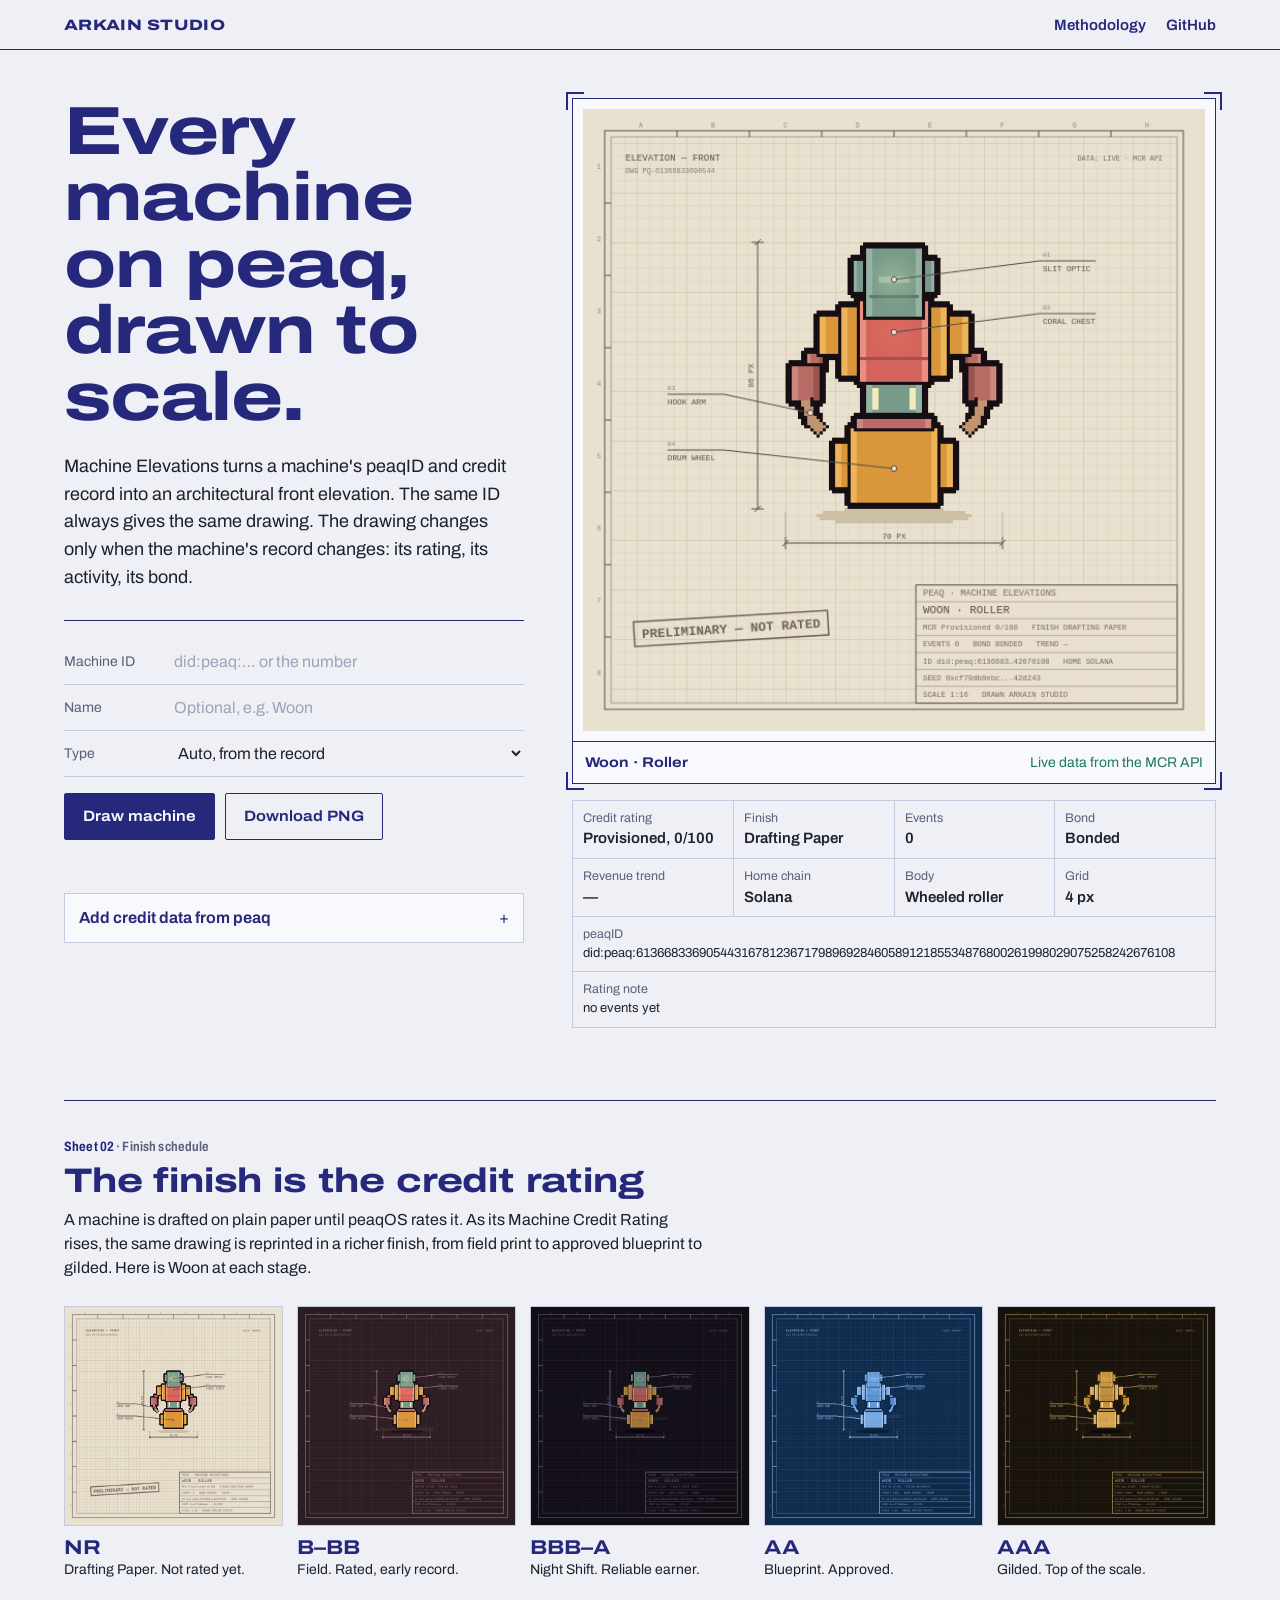
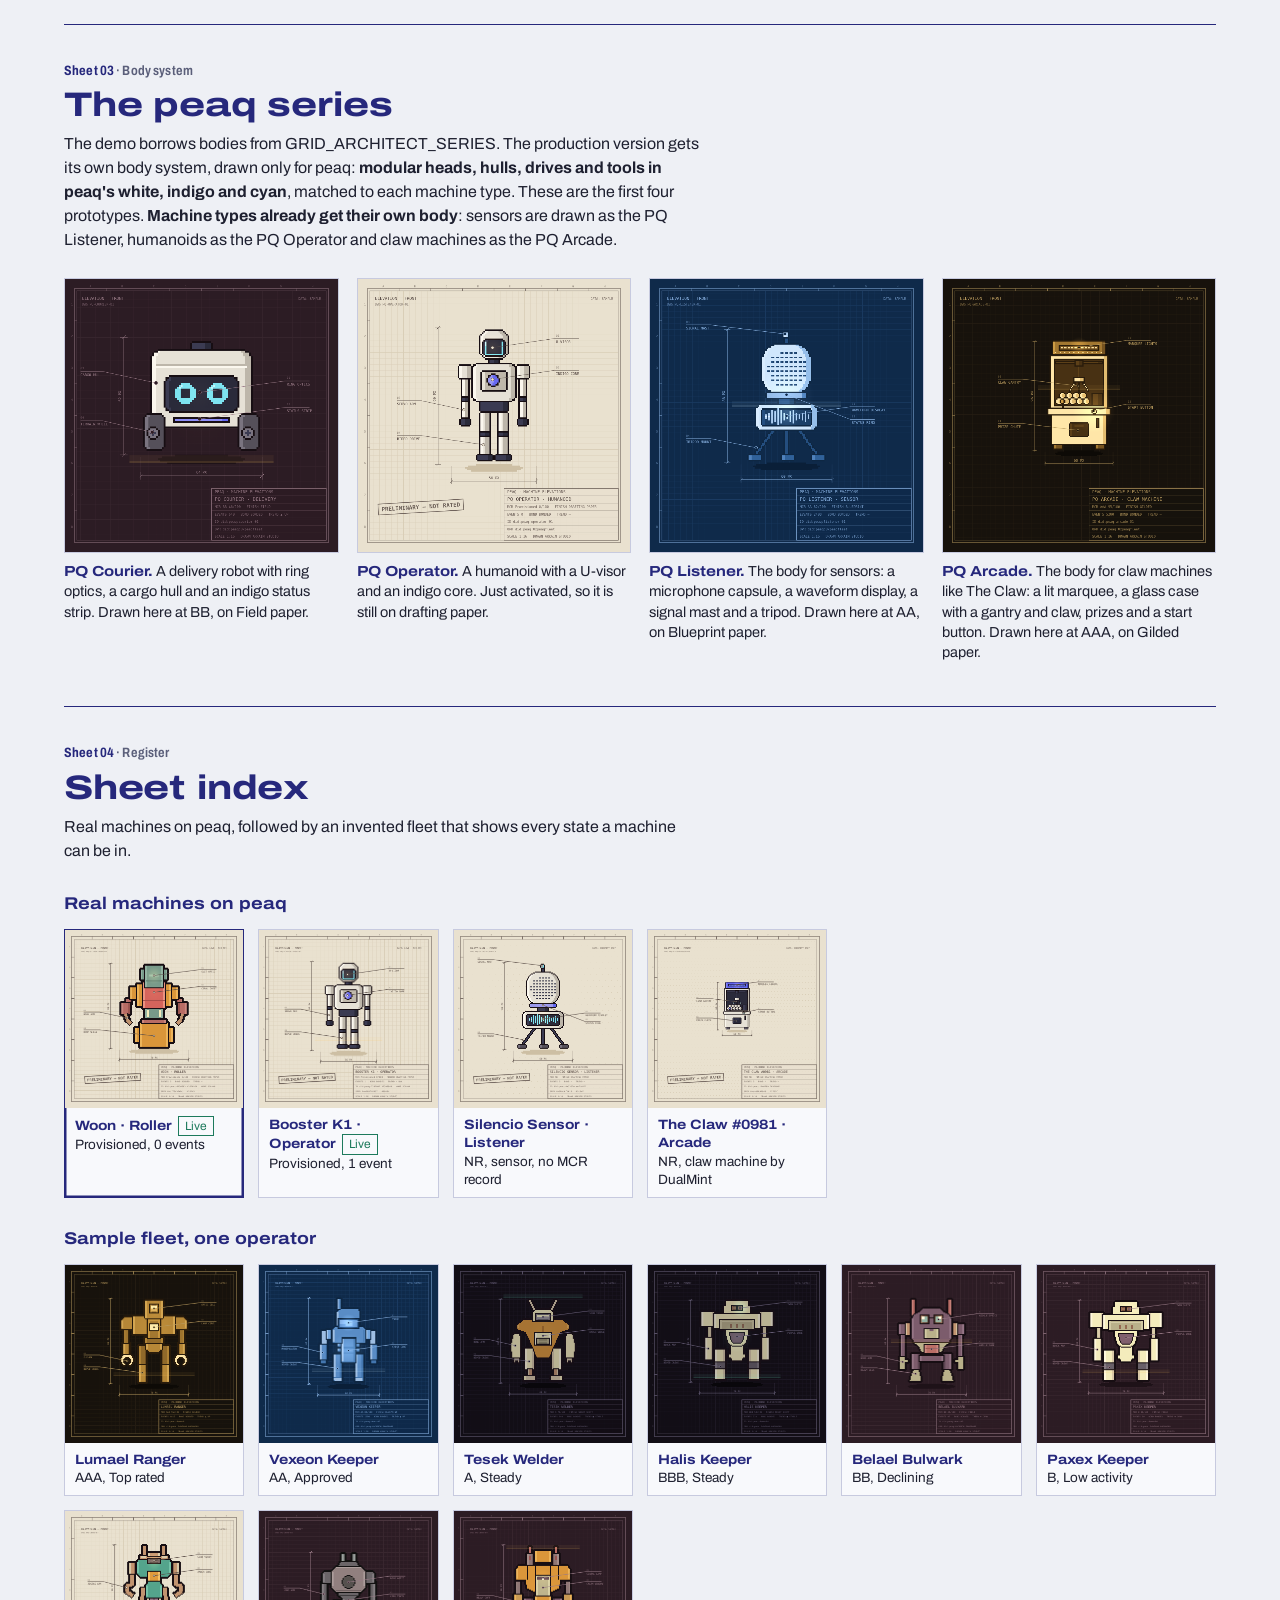
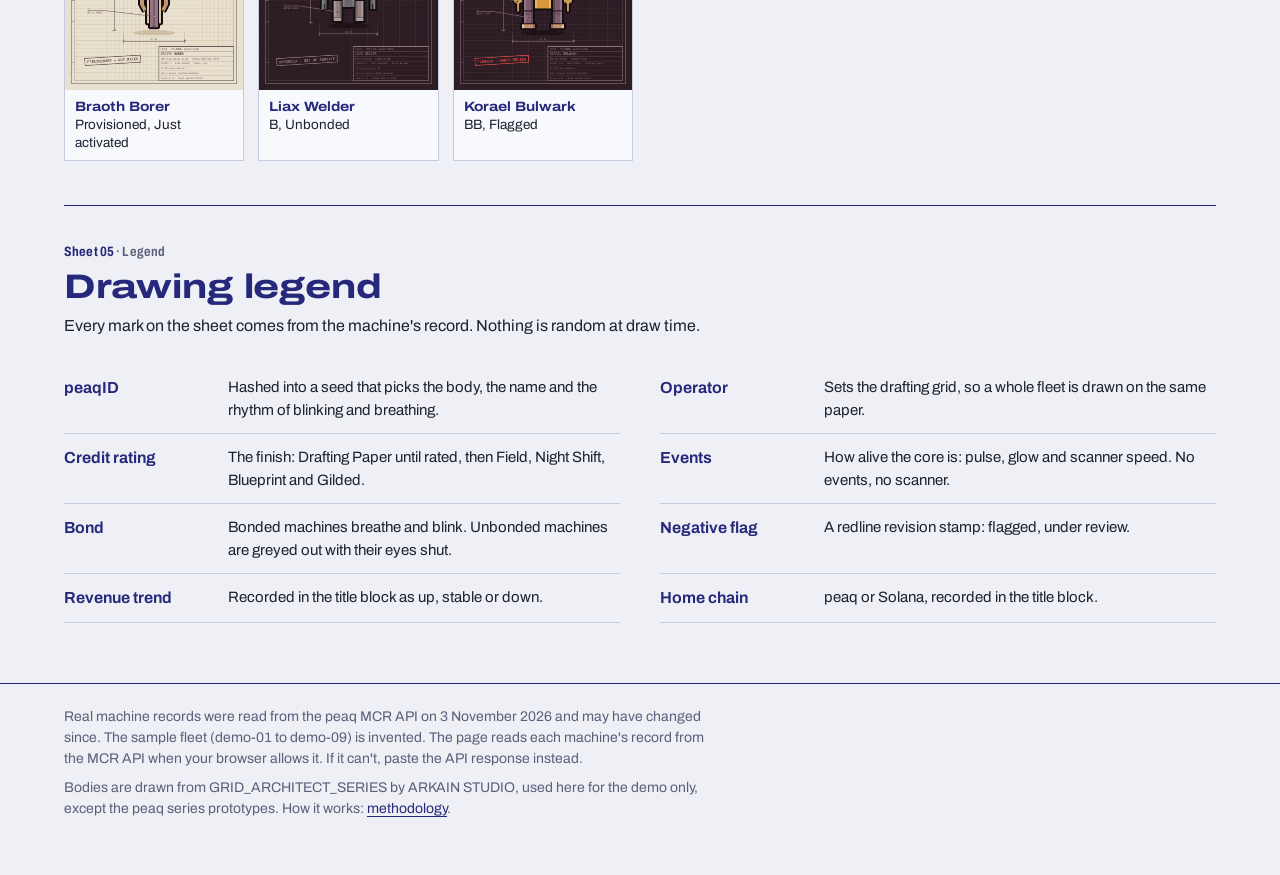
==== commit adcb9312: "v0.5.1: methodology sidebar, aligned tiles" ====
--- a/index.html
+++ b/index.html
@@ -125,6 +125,5 @@
   <p>Bodies are drawn from GRID_ARCHITECT_SERIES by ARKAIN STUDIO, used here for the demo only, except the peaq series prototypes. How it works: <a href="/methodology">methodology</a>.</p>
 </div></footer>
 
-
 </body>
 </html>
--- a/css/site.css
+++ b/css/site.css
@@ -117,9 +117,9 @@
 @media (prefers-reduced-motion: reduce){.status.on i{animation:none}.tile:hover{transform:none}}
 /* sheet index */
 .index{display:grid;grid-template-columns:repeat(auto-fill,minmax(170px,1fr));gap:14px}
-.tile{background:var(--sheet);border:1px solid var(--rule);padding:0;text-align:left;cursor:pointer;color:var(--graphite);font-weight:400;font-stretch:100%;border-radius:0}
+.tile{display:flex;flex-direction:column;justify-content:flex-start;align-items:stretch;background:var(--sheet);border:1px solid var(--rule);padding:0;text-align:left;cursor:pointer;color:var(--graphite);font-weight:400;font-stretch:100%;border-radius:0}
 .tile:hover{border-color:var(--ink)}
-.tile.on{border:1.5px solid var(--ink);box-shadow:0 0 0 3px var(--mark)}
+.tile.on{border-color:var(--ink);box-shadow:inset 0 0 0 1.5px var(--ink)}
 .tile canvas{display:block;width:100%;height:auto}
 .tile .cap{padding:8px 10px;font-size:13.5px;line-height:1.35}
 .tile .cap b{font-stretch:115%;color:var(--ink)}
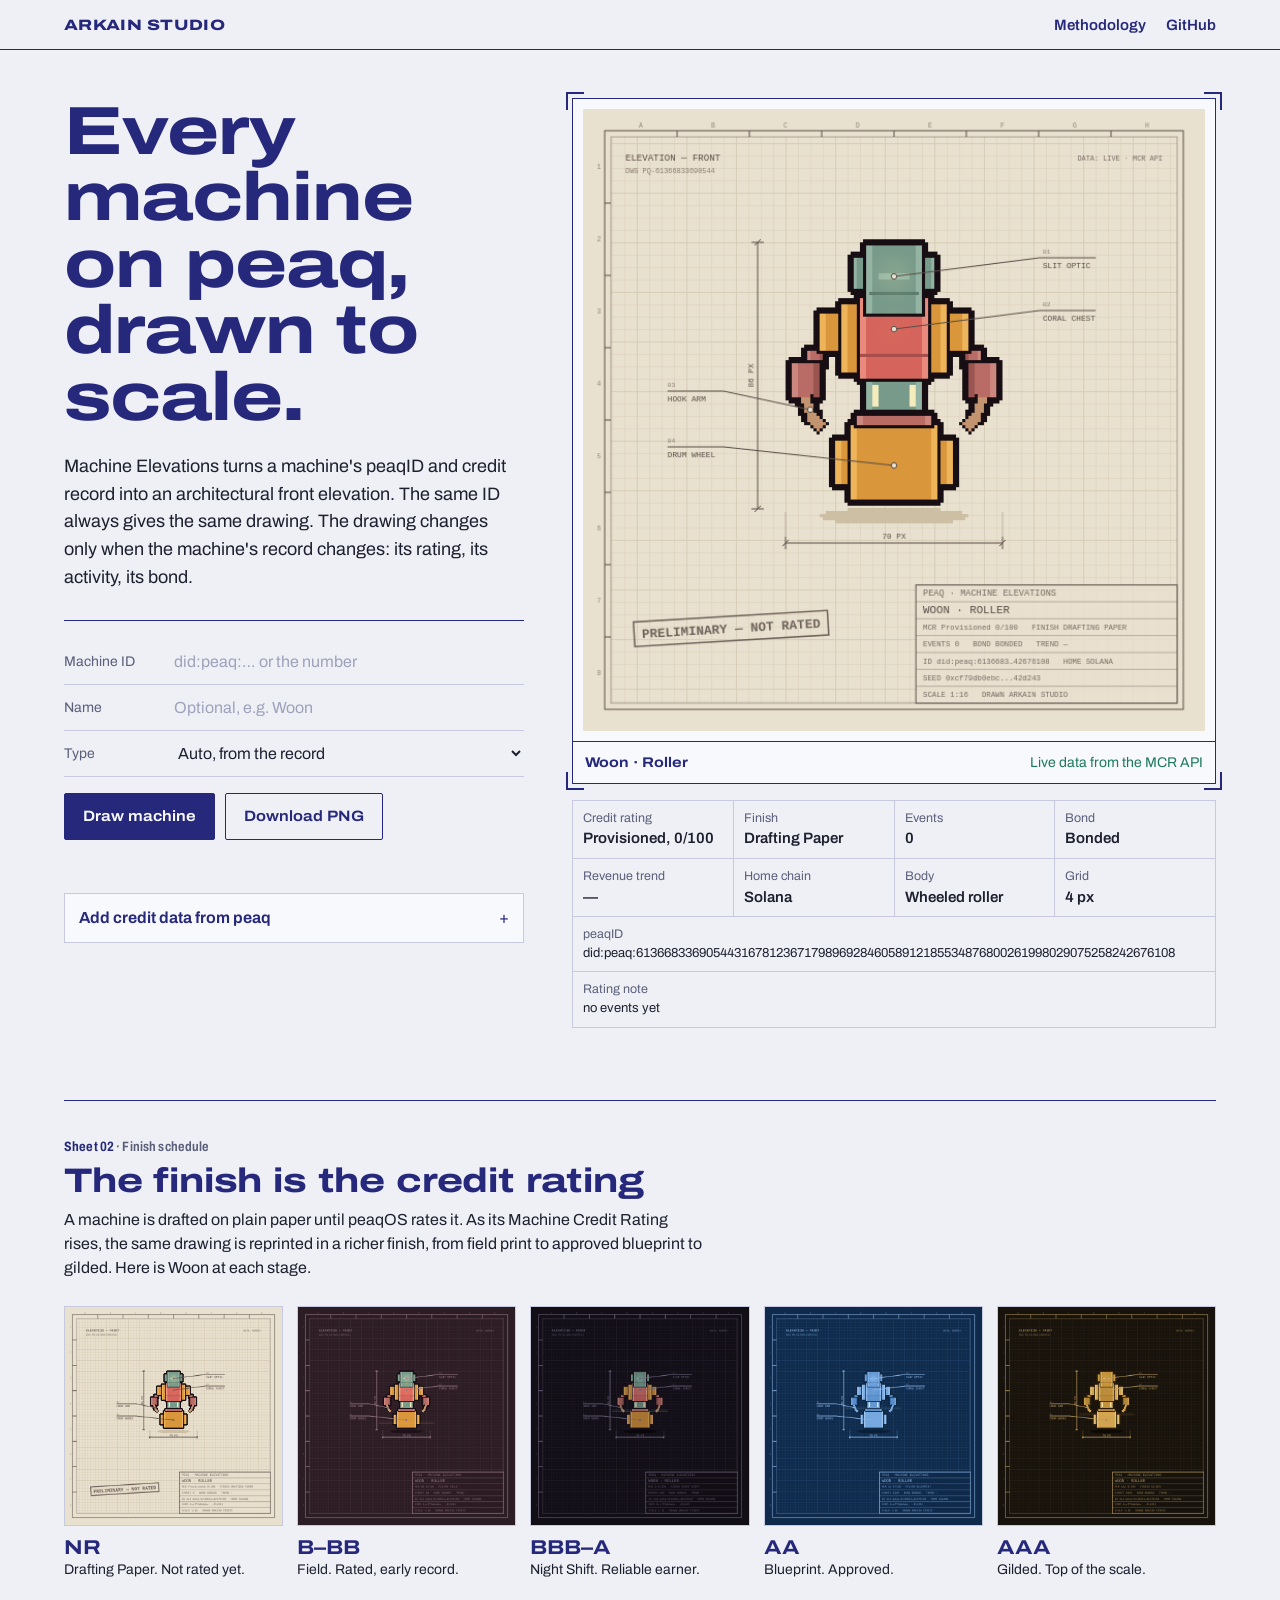
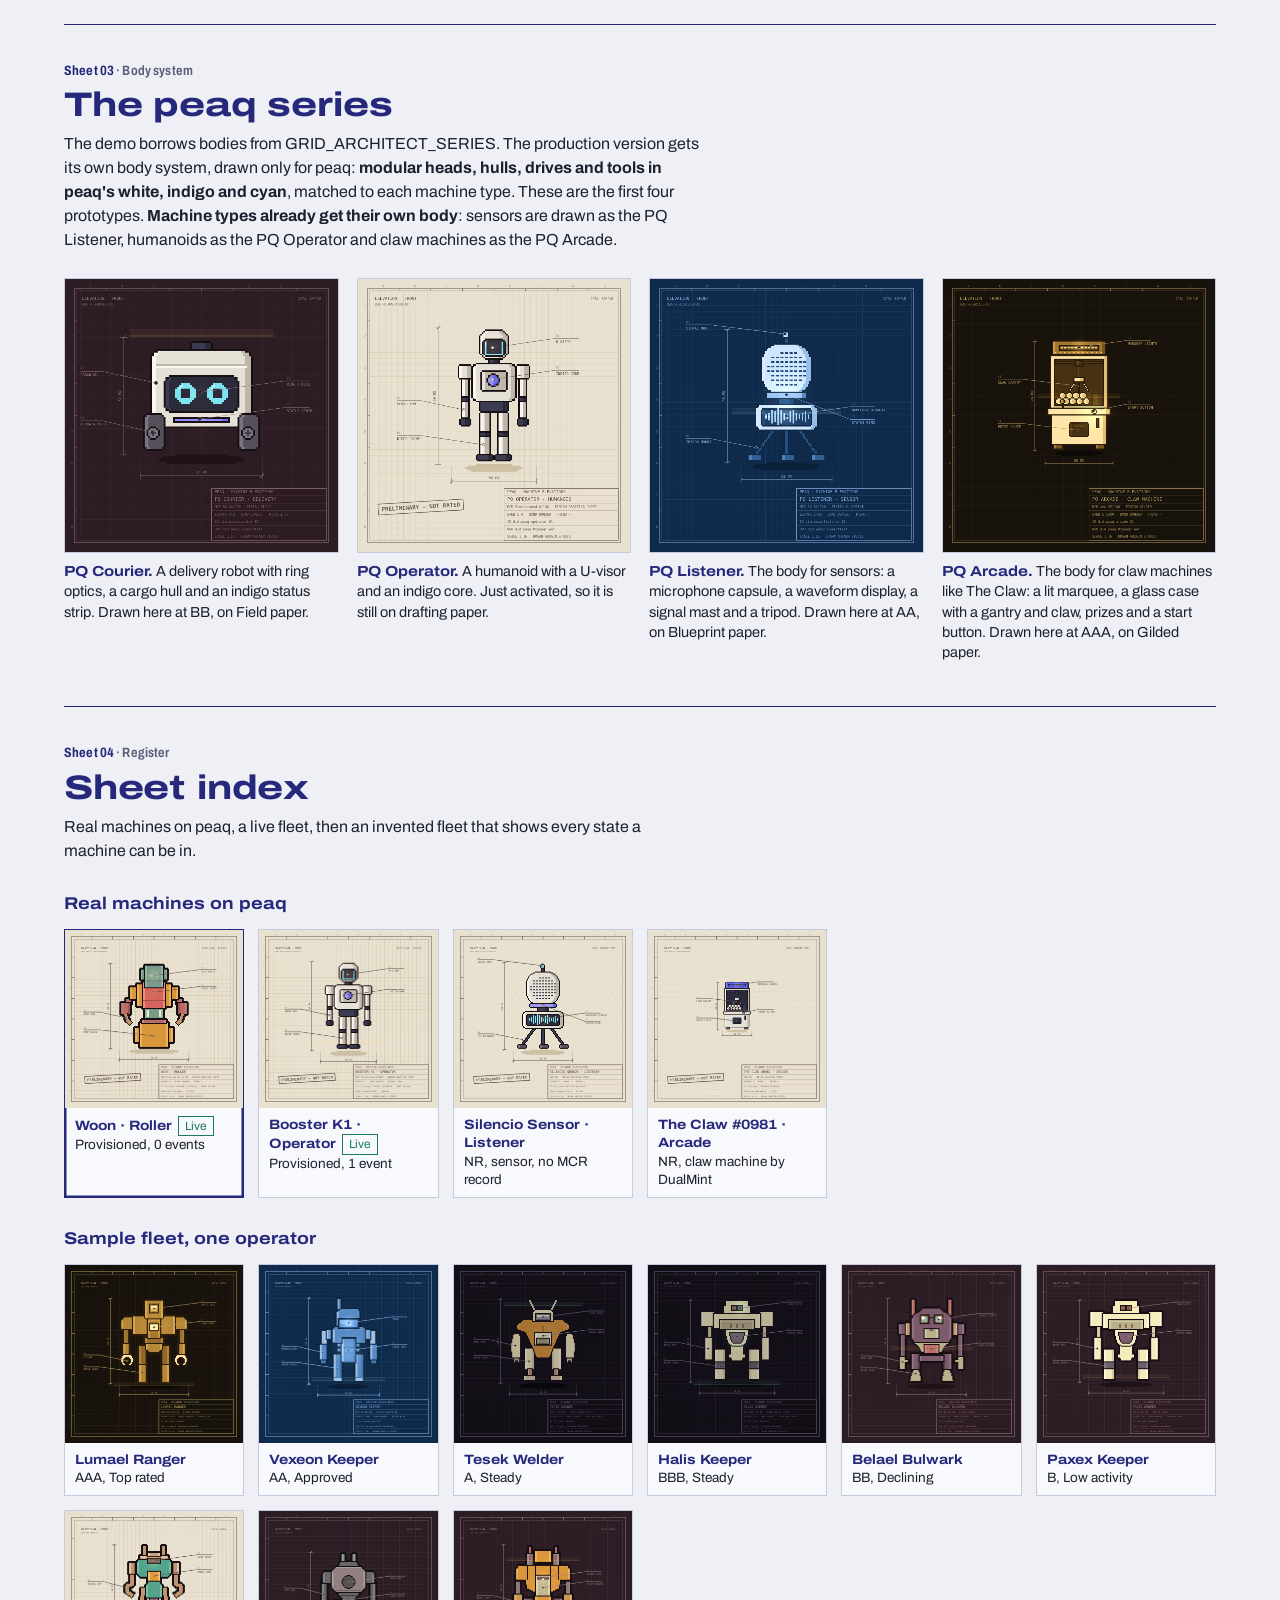
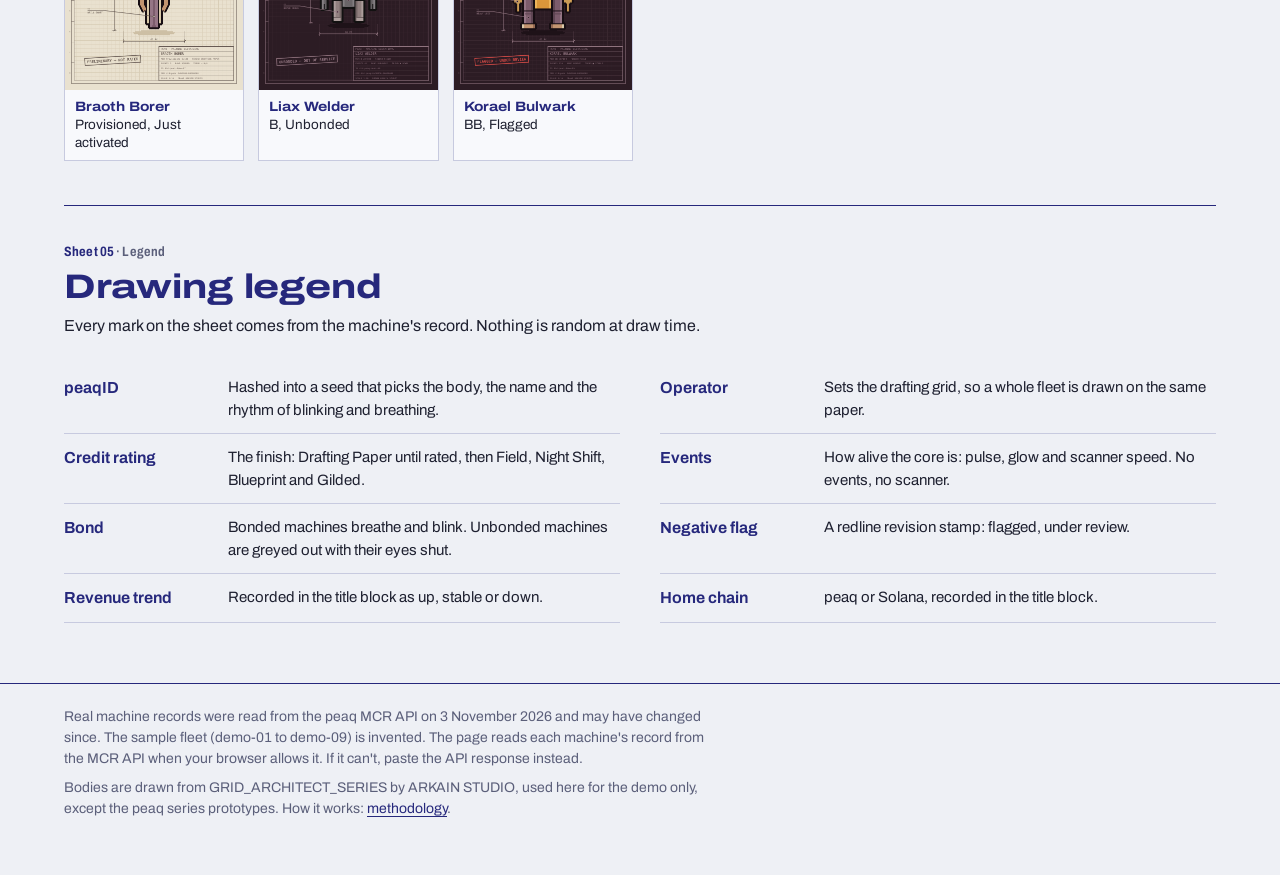
==== commit e49c8547: "v0.5.3: live Silencio fleet sheet" ====
--- a/index.html
+++ b/index.html
@@ -96,9 +96,14 @@
   <section>
     <span class="sheetno"><b>Sheet 04</b> · Register</span>
     <h2>Sheet index</h2>
-    <p class="intro">Real machines on peaq, followed by an invented fleet that shows every state a machine can be in.</p>
+    <p class="intro">Real machines on peaq, a live fleet, then an invented fleet that shows every state a machine can be in.</p>
     <div class="subhead">Real machines on peaq</div>
     <div class="index" id="real"></div>
+    <div id="liveFleet" hidden>
+      <div class="subhead">Live fleet: Silencio <span class="fleetcount" id="fleetCount"></span></div>
+      <p class="fleetnote">Read live from the peaq MCR API for Silencio's operator address, one sheet per sensor. Every sensor gets the PQ Listener body; its ID sets the name and rhythm.</p>
+      <div class="index" id="fleetLive"></div>
+    </div>
     <div class="subhead">Sample fleet, one operator</div>
     <div class="index" id="fleet"></div>
   </section>
--- a/css/site.css
+++ b/css/site.css
@@ -121,6 +121,8 @@
 .tile:hover{border-color:var(--ink)}
 .tile.on{border-color:var(--ink);box-shadow:inset 0 0 0 1.5px var(--ink)}
 .tile canvas{display:block;width:100%;height:auto}
+.fleetcount{font-weight:500;color:var(--soft);font-stretch:100%;letter-spacing:0;text-transform:none;margin-left:6px}
+.fleetnote{font-size:14px;color:var(--soft);margin:-4px 0 12px;max-width:46em}
 .tile .cap{padding:8px 10px;font-size:13.5px;line-height:1.35}
 .tile .cap b{font-stretch:115%;color:var(--ink)}
 .tag{display:inline-block;font-size:12px;padding:1px 6px;border:1px solid currentColor;margin-left:6px;color:#1d7a5c}
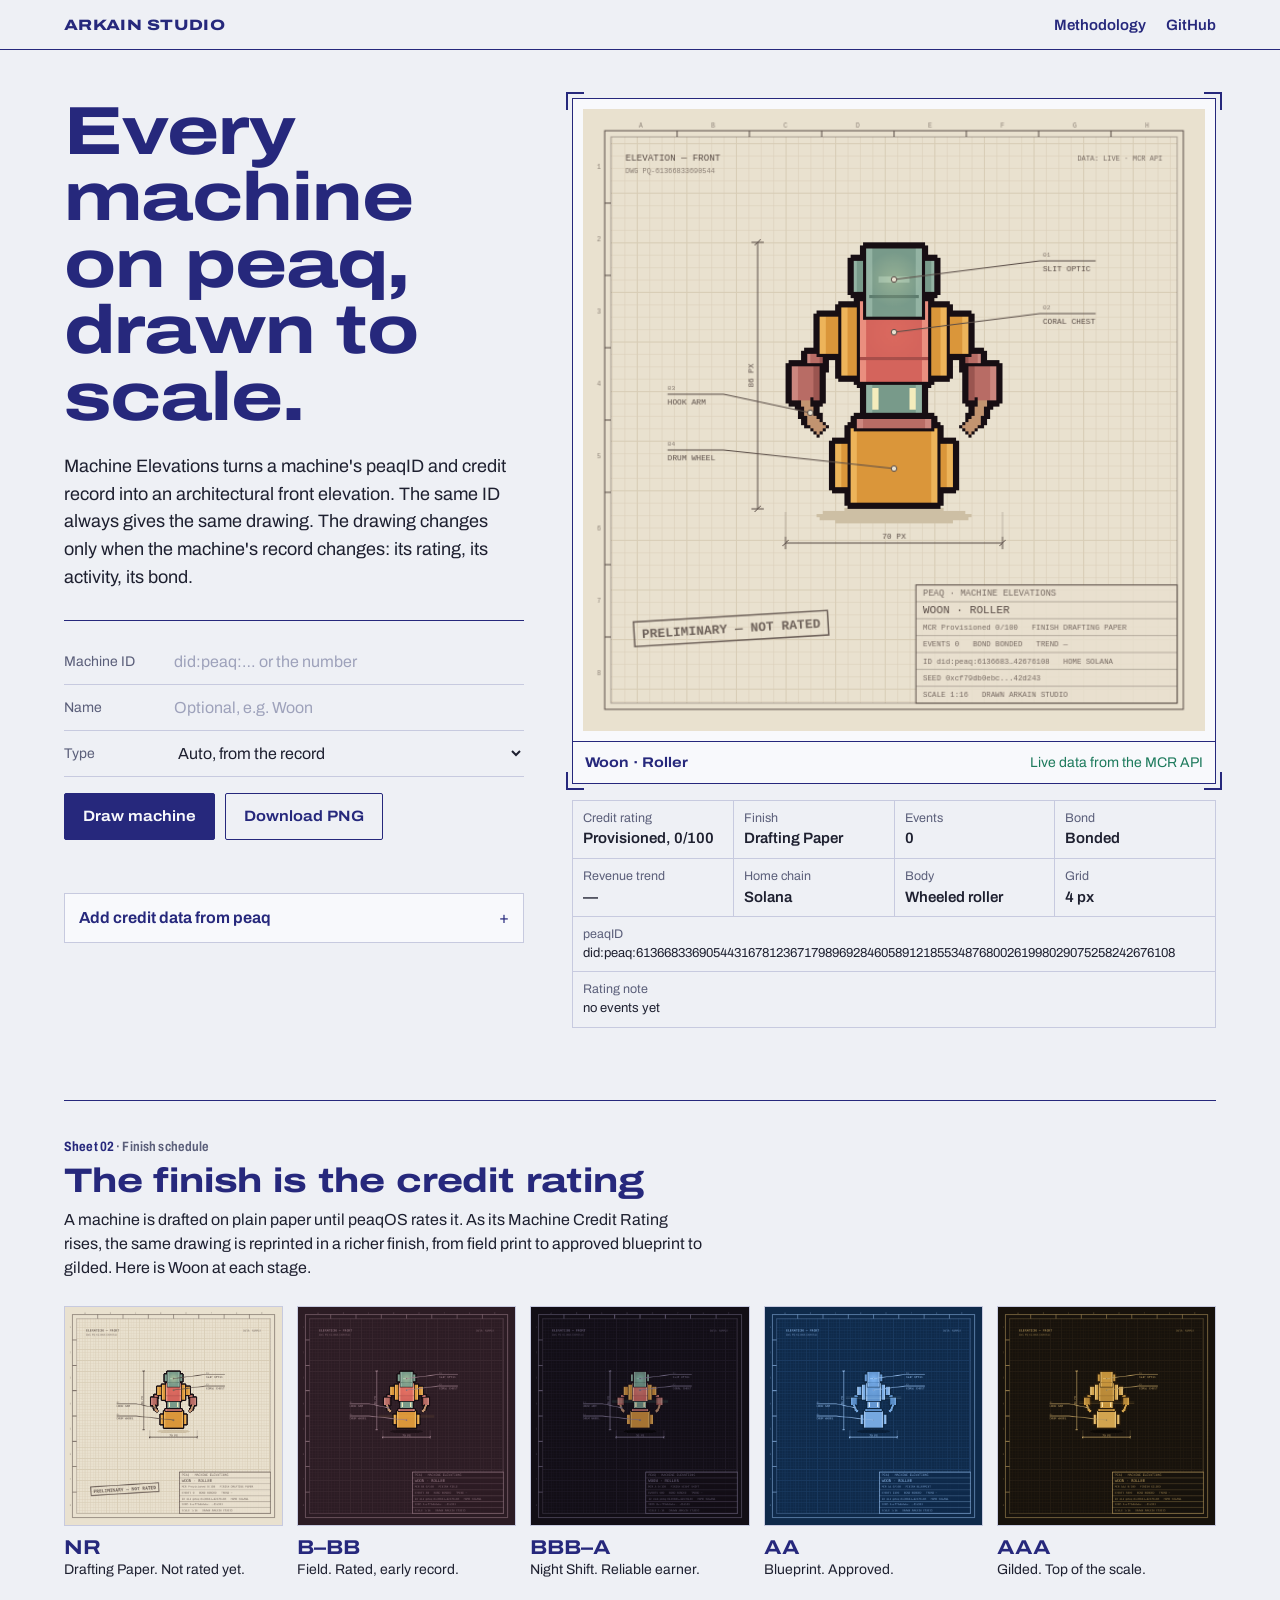
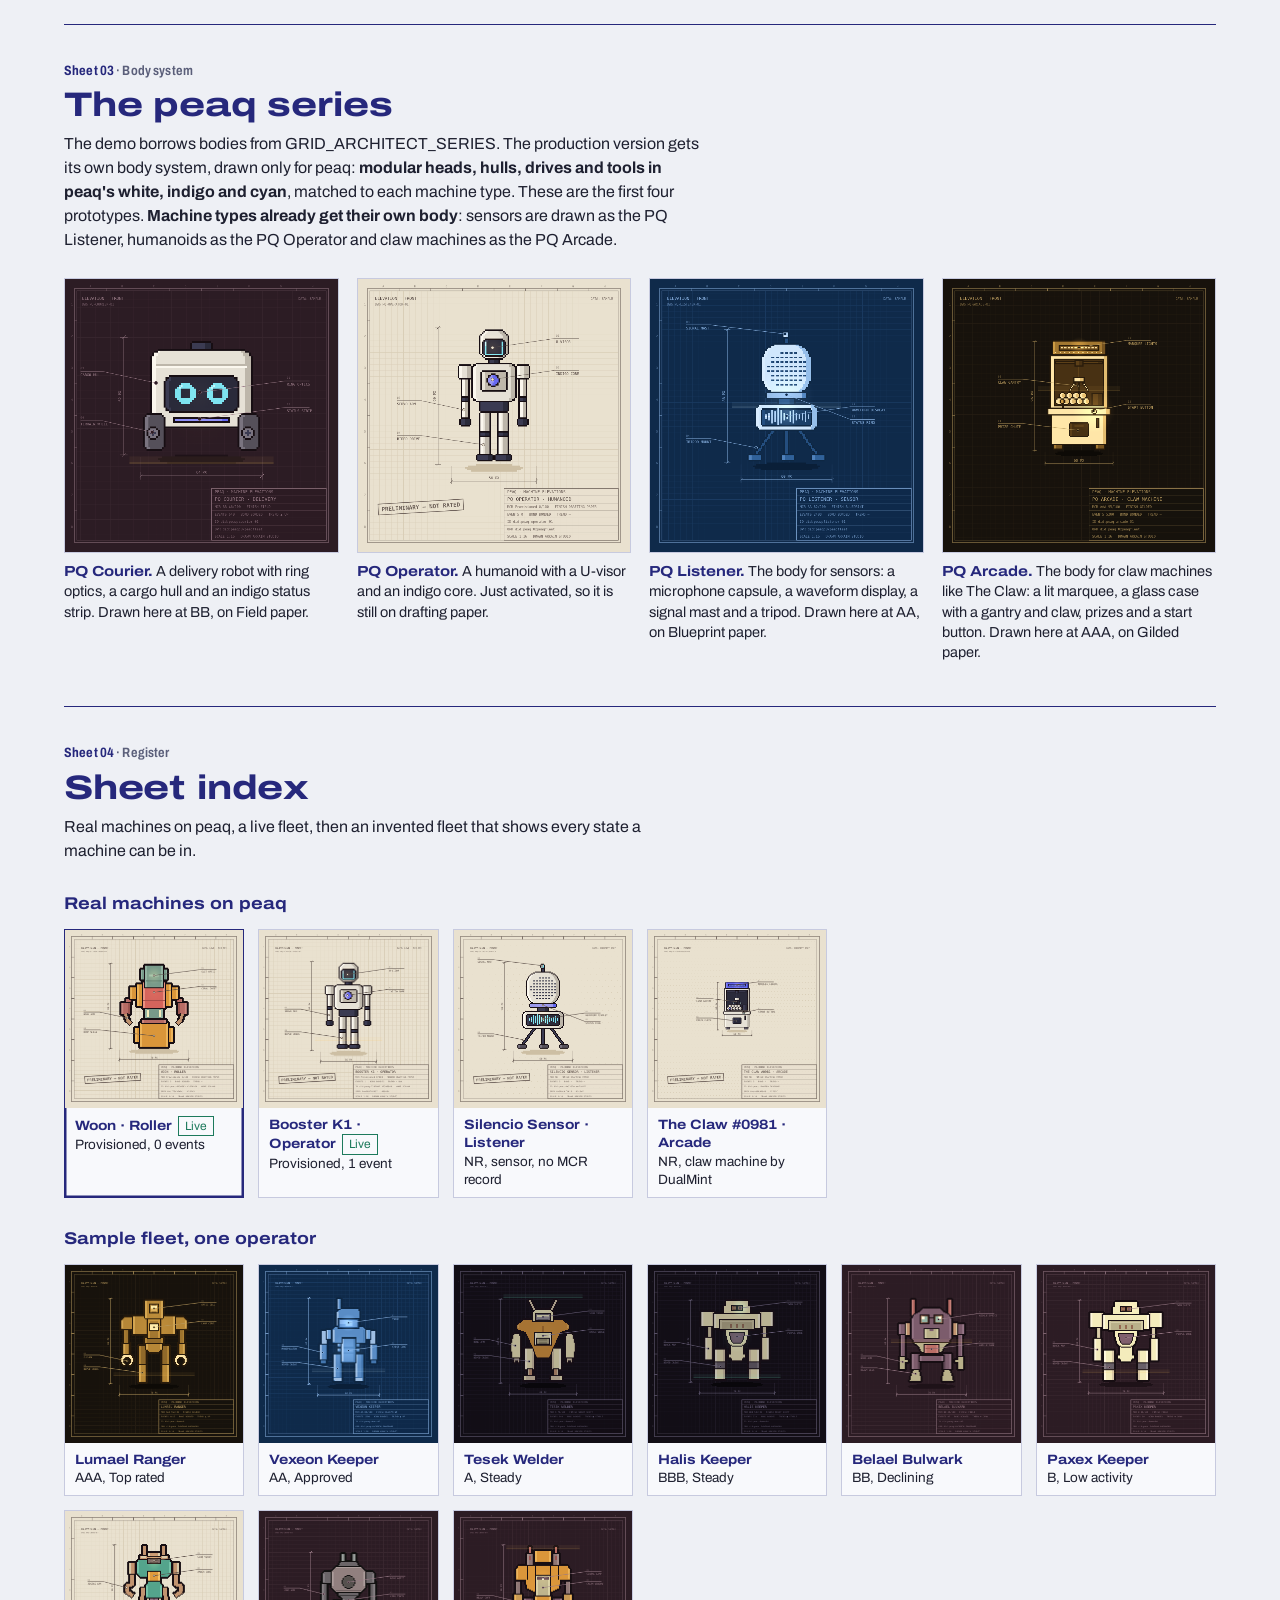
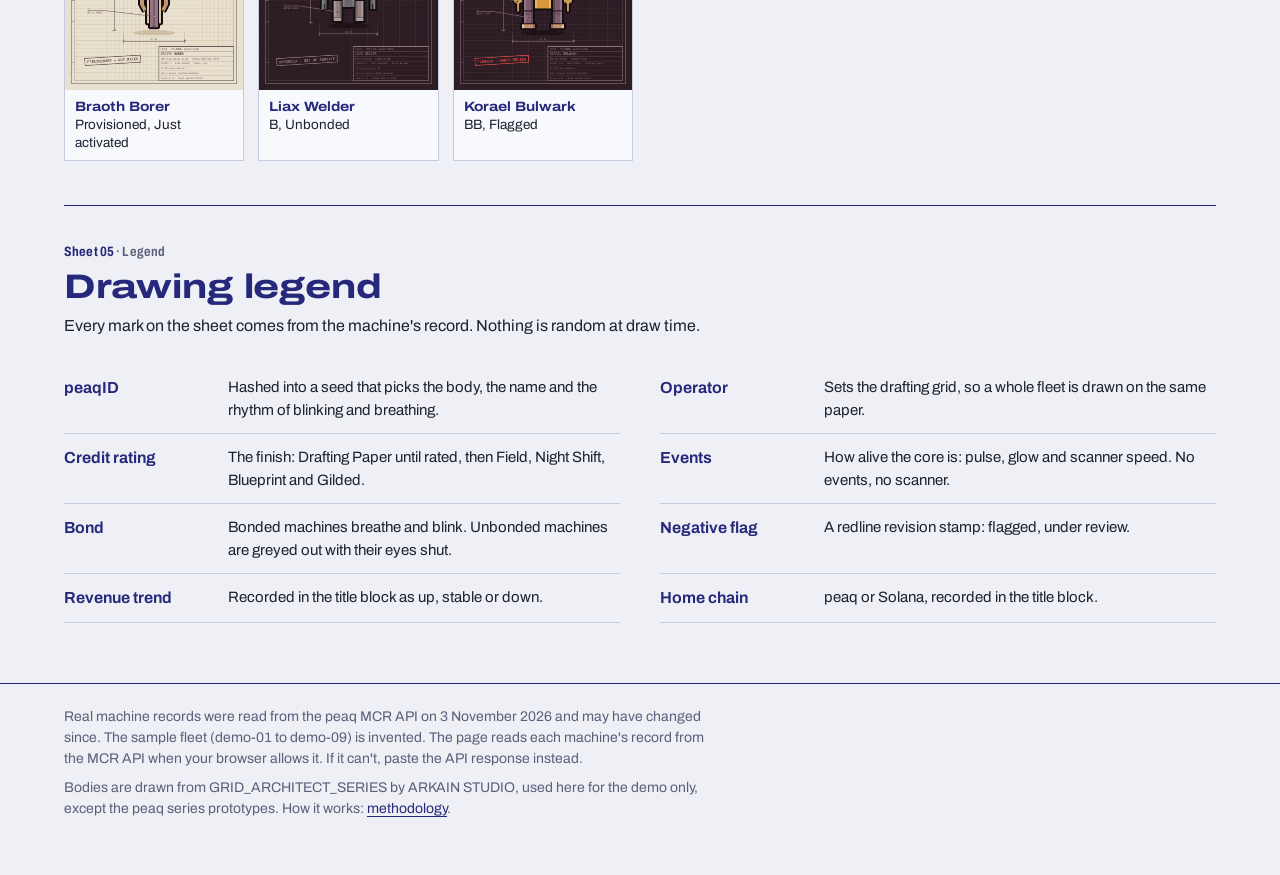
==== commit d61871be: "v0.5.5: hexapod body, BANDIT and Pincer1 as known machines" ====
--- a/index.html
+++ b/index.html
@@ -48,7 +48,7 @@
       <form id="drawForm" autocomplete="off">
         <div class="field"><label for="mid">Machine ID</label><input id="mid" placeholder="did:peaq:… or the number" inputmode="text"></div>
         <div class="field"><label for="mname">Name</label><input id="mname" placeholder="Optional, e.g. Woon"></div>
-        <div class="field"><label for="mtype">Type</label><select id="mtype"><option value="">Auto, from the record</option><option value="sensor">Sensor</option><option value="humanoid">Humanoid</option><option value="claw machine">Claw machine</option></select></div>
+        <div class="field"><label for="mtype">Type</label><select id="mtype"><option value="">Auto, from the record</option><option value="sensor">Sensor</option><option value="humanoid">Humanoid</option><option value="claw machine">Claw machine</option><option value="hexapod">Hexapod</option></select></div>
         <div class="actions">
           <button class="primary" id="draw" type="submit">Draw machine</button>
           <button class="quiet" id="dl" type="button" hidden>Download PNG</button>
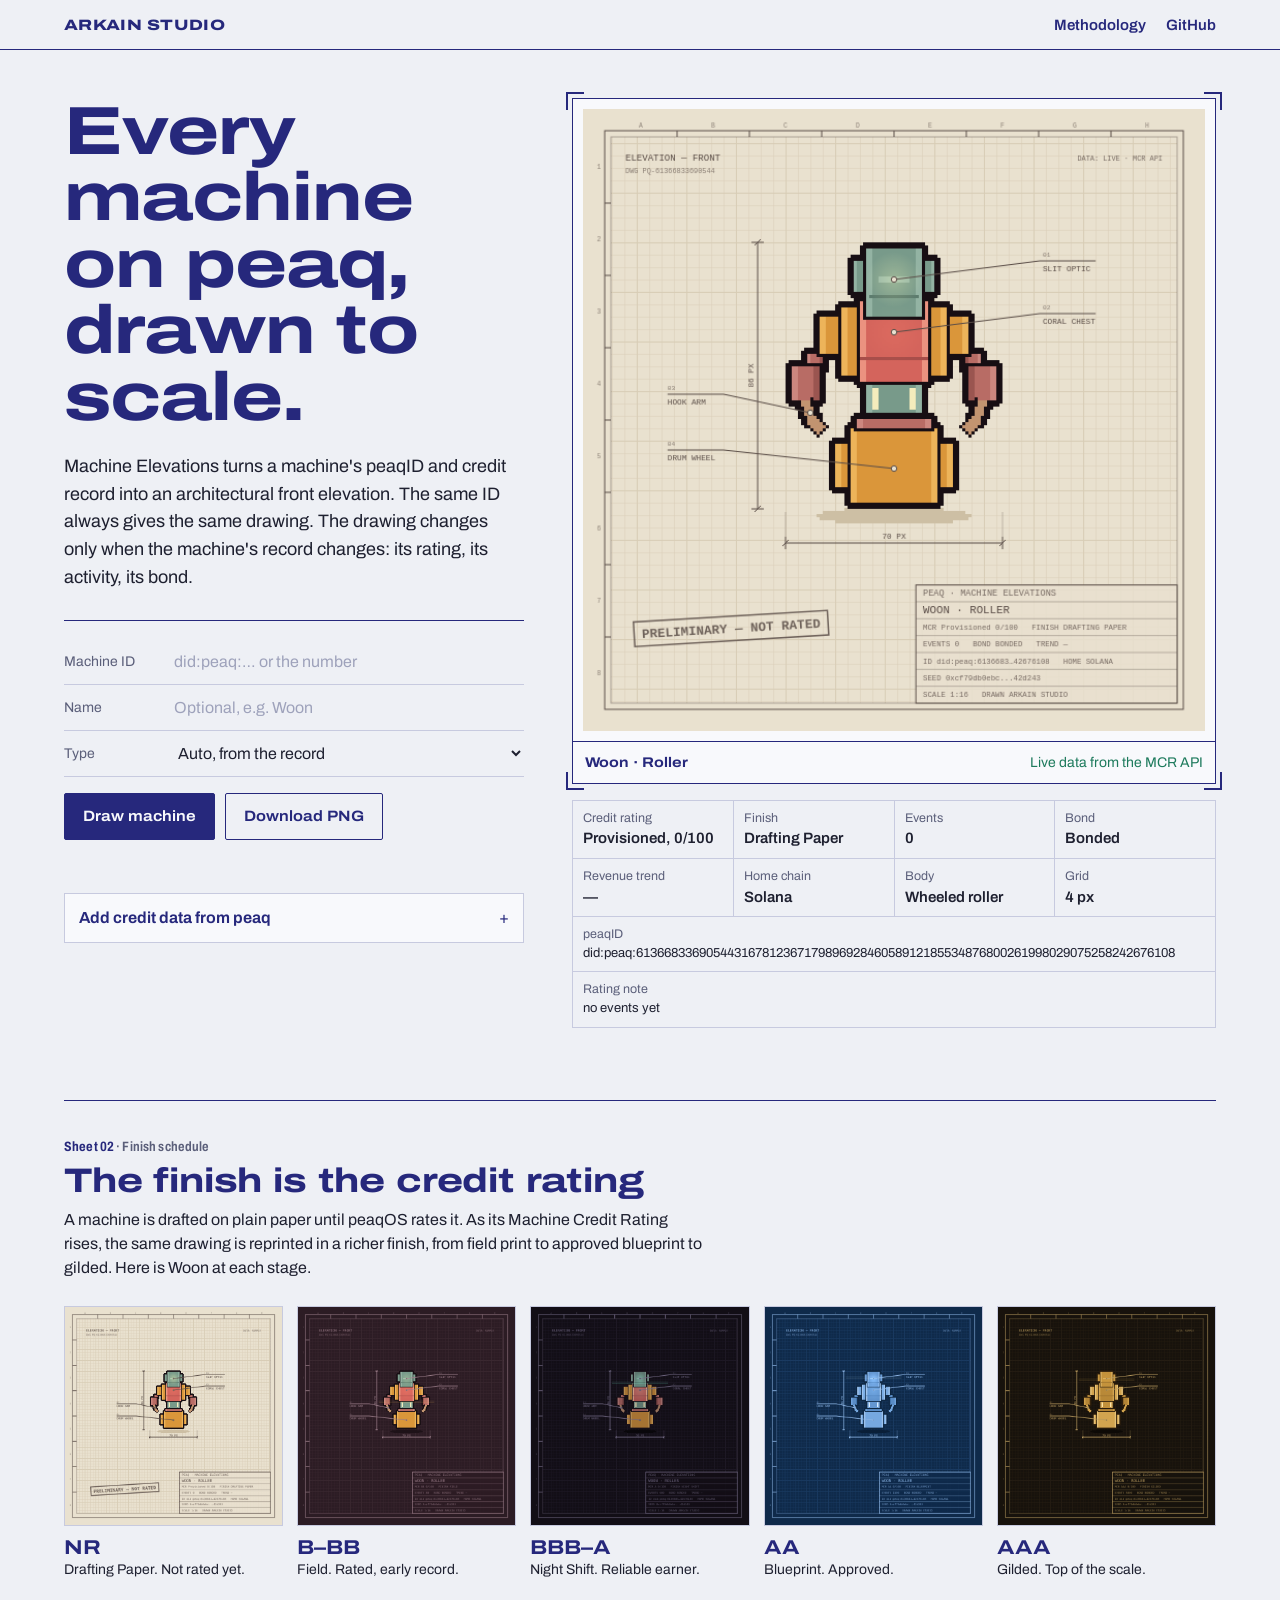
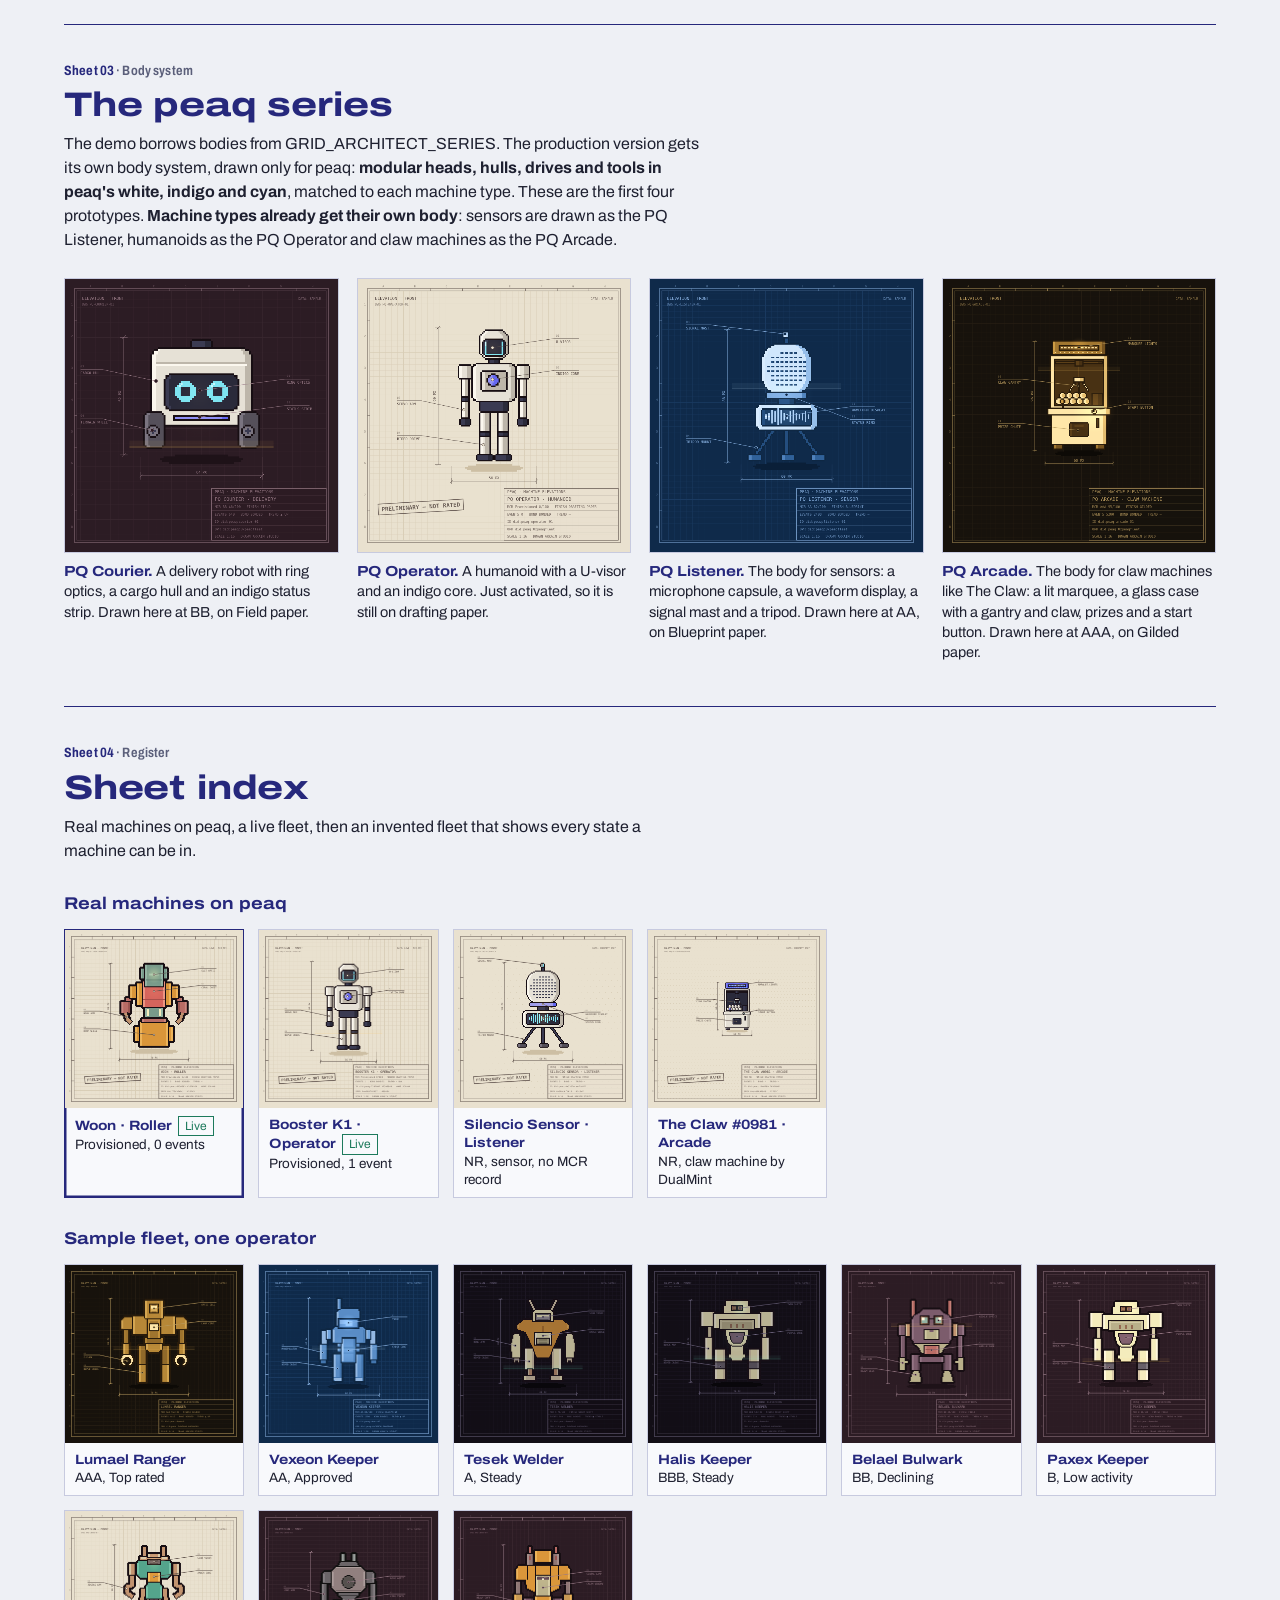
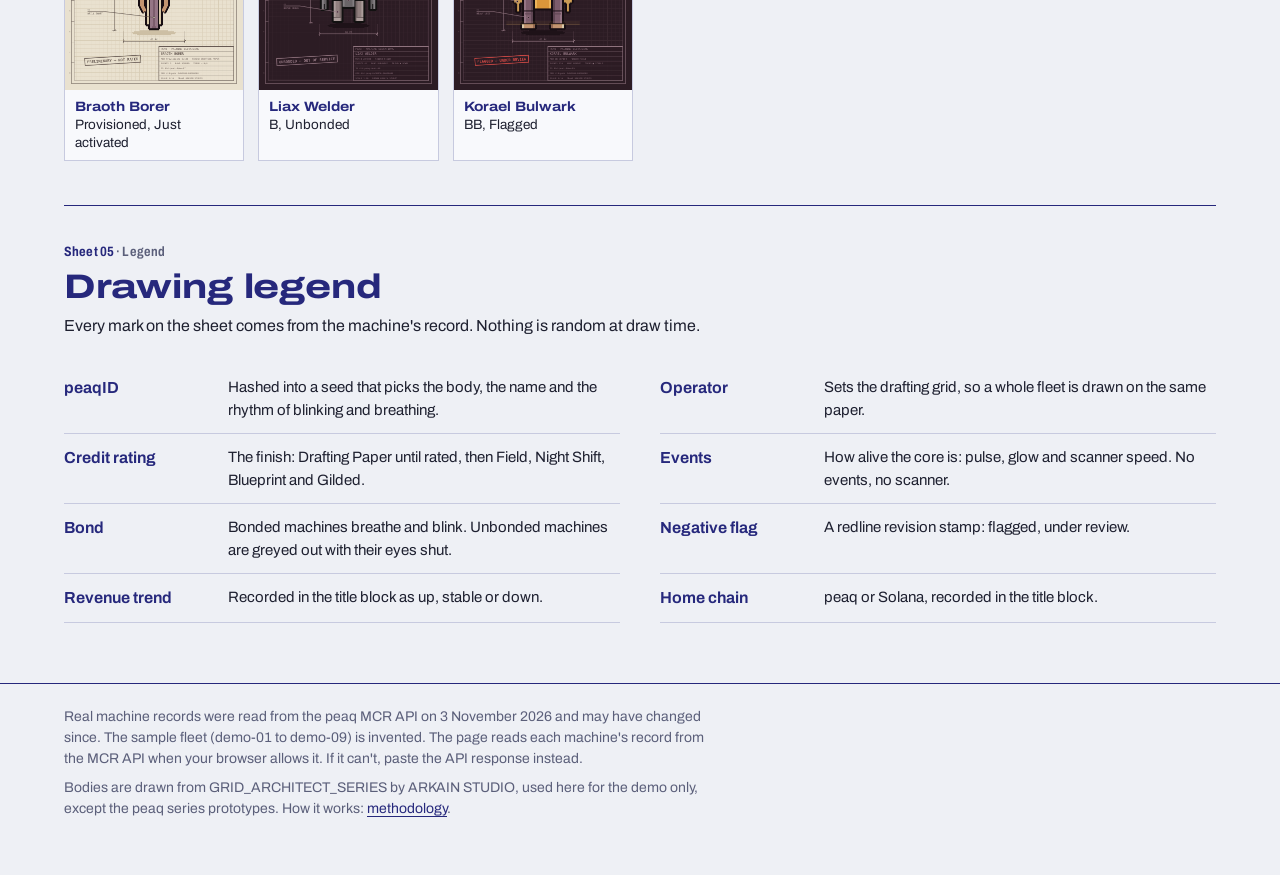
==== commit 1963189f: "v0.5.6: fleet sheet page (/fleet)" ====
--- a/index.html
+++ b/index.html
@@ -101,7 +101,7 @@
     <div class="index" id="real"></div>
     <div id="liveFleet" hidden>
       <div class="subhead">Live fleet: Silencio <span class="fleetcount" id="fleetCount"></span></div>
-      <p class="fleetnote">Read live from the peaq MCR API for Silencio's operator address, one sheet per sensor. Every sensor gets the PQ Listener body; its ID sets the name and rhythm.</p>
+      <p class="fleetnote">Read live from the peaq MCR API for Silencio's operator address, one sheet per sensor. Every sensor gets the PQ Listener body; its ID sets the name and rhythm. <a href="/fleet?op=0x06EbC22B08229fb796788DB1AAE9675bfC4e22ba&amp;name=Silencio&amp;type=sensor">Draw a fleet sheet for any operator →</a></p>
       <div class="index" id="fleetLive"></div>
     </div>
     <div class="subhead">Sample fleet, one operator</div>
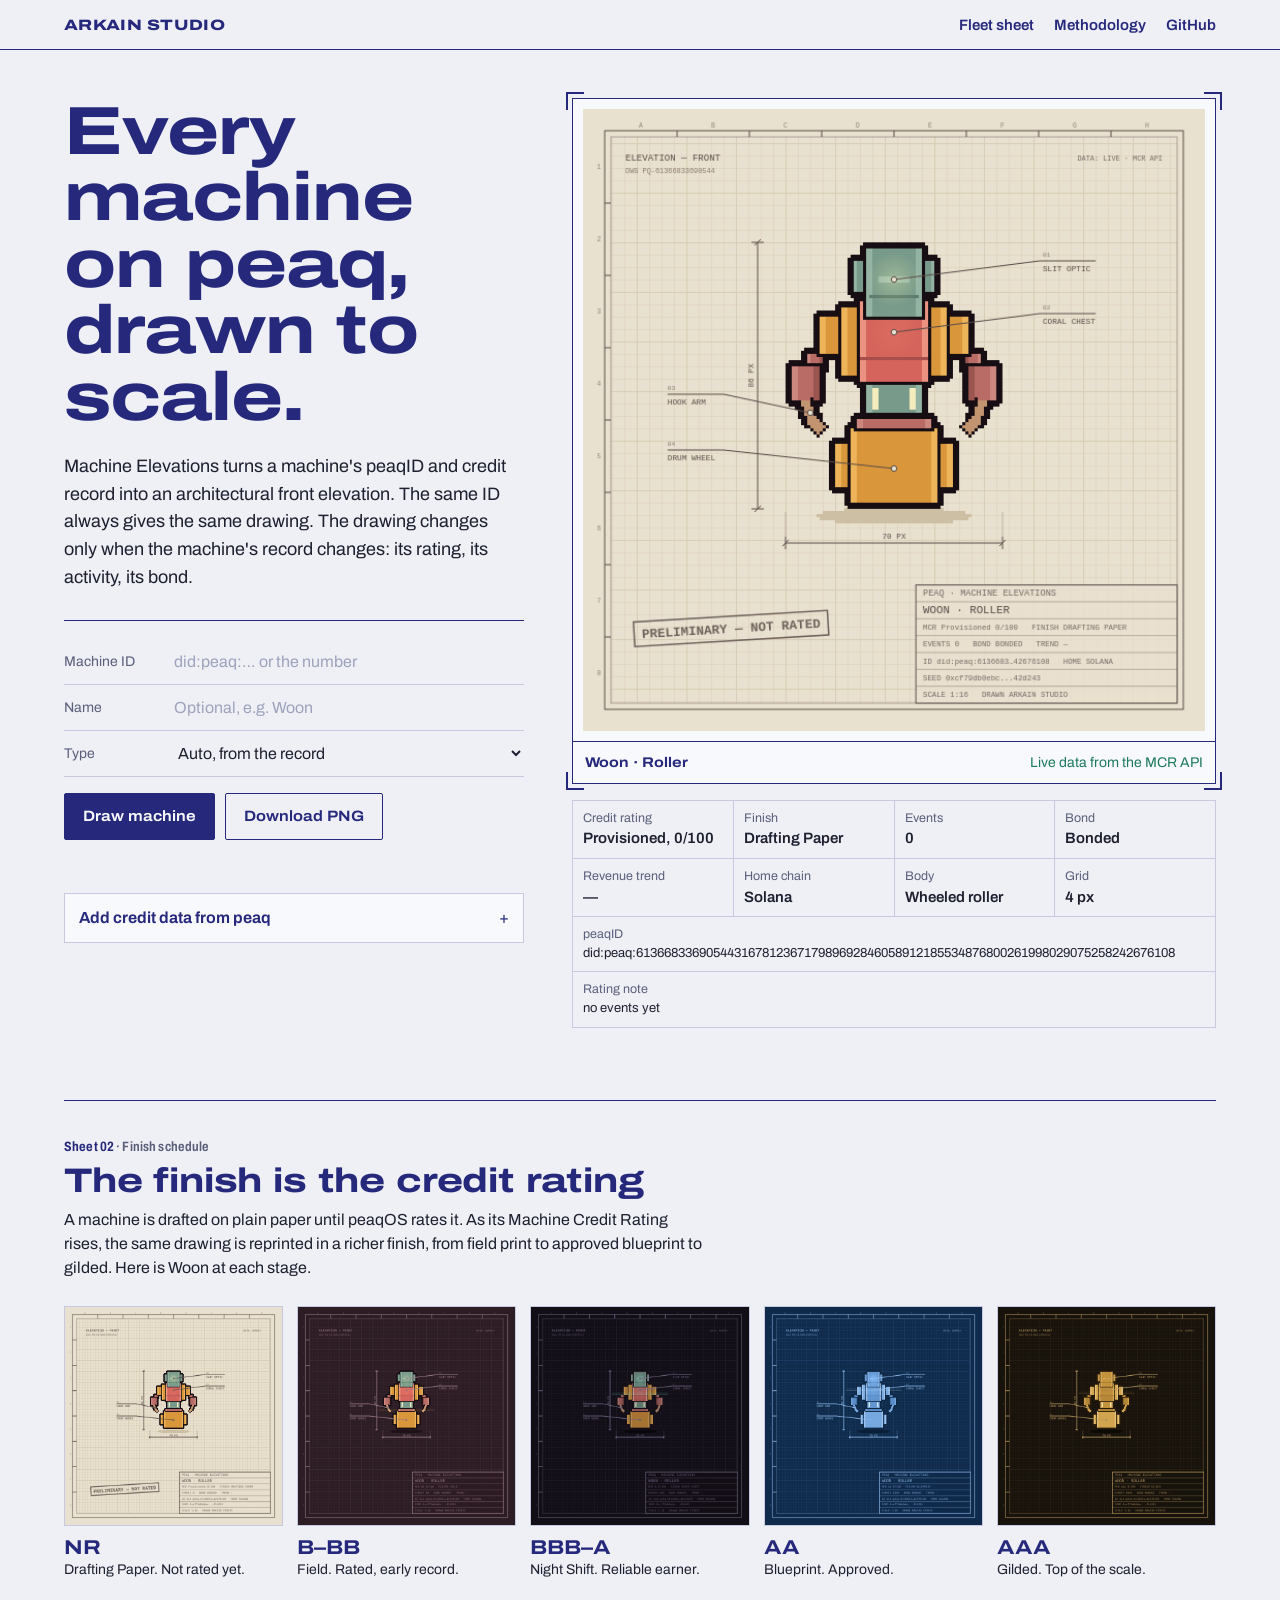
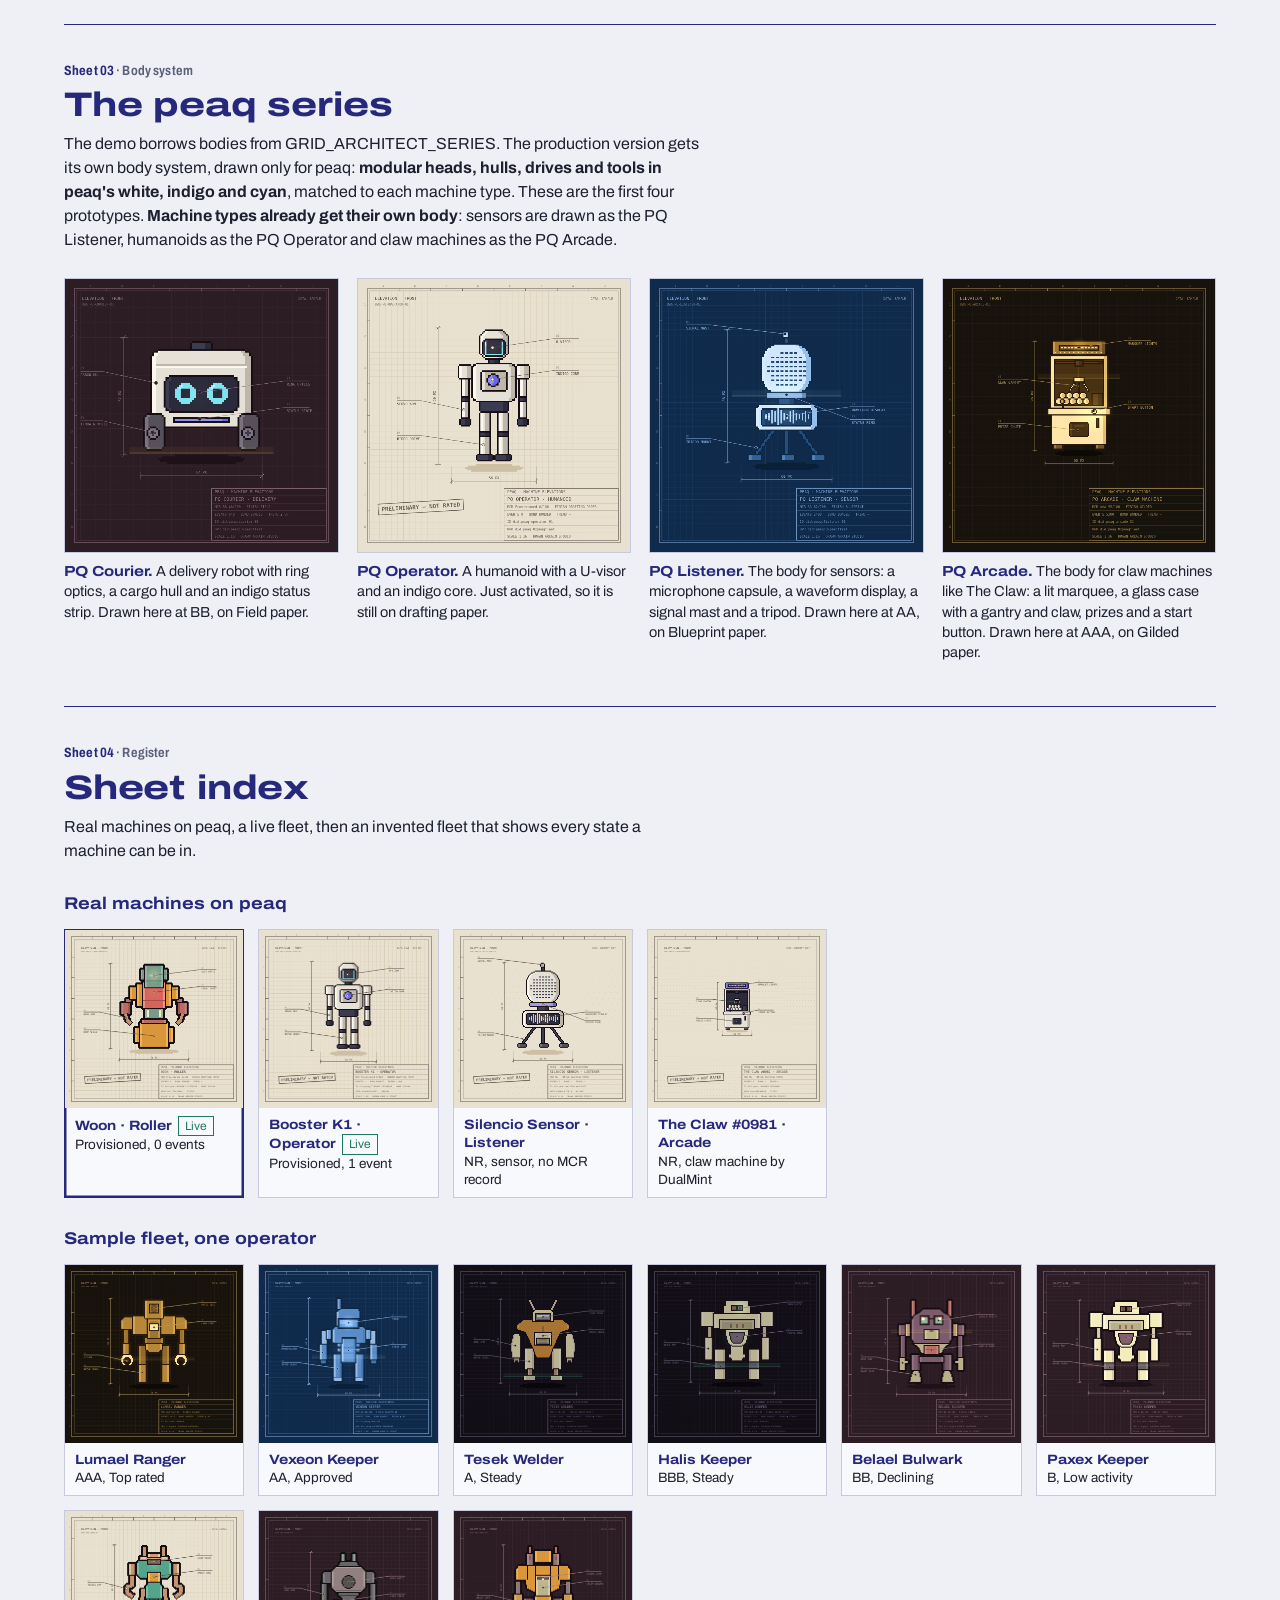
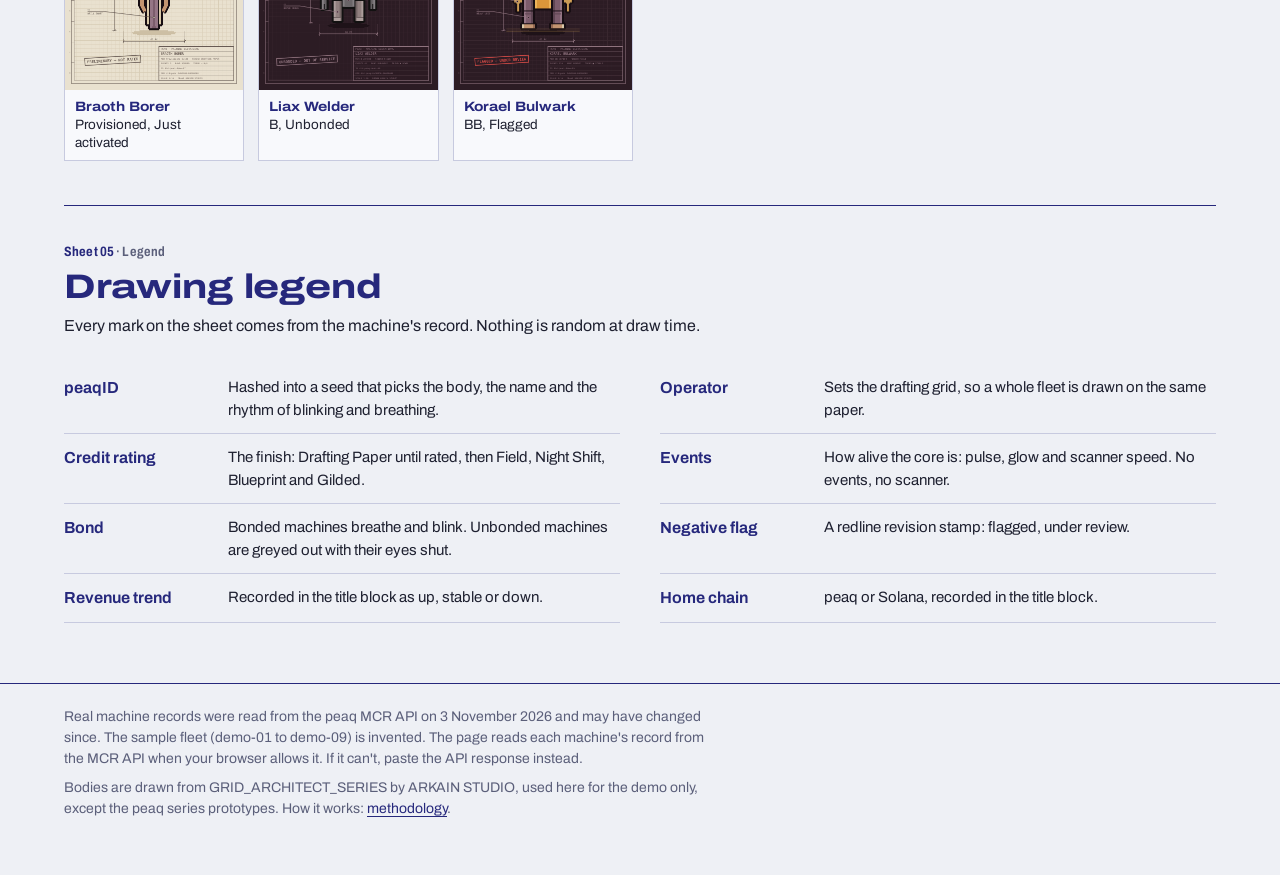
==== commit 352f3a41: "v0.5.7: Fleet sheet in the top menu" ====
--- a/index.html
+++ b/index.html
@@ -35,7 +35,7 @@
 <header class="mast"><div class="wrap">
   <a class="brand" href="https://www.arkain.studio/" style="text-decoration:none">ARKAIN STUDIO</a>
   <div class="mastR"><span class="status" id="status" hidden><i></i><span class="long">peaq MCR API live</span><span class="short">Live</span></span>
-  <nav class="nav"><a href="/methodology">Methodology</a><a href="https://github.com/ArkainStudio/machine-elevations">GitHub</a></nav></div>
+  <nav class="nav"><a href="/fleet">Fleet sheet</a><a href="/methodology">Methodology</a><a href="https://github.com/ArkainStudio/machine-elevations">GitHub</a></nav></div>
 </div></header>
 
 <main class="wrap">
--- a/css/site.css
+++ b/css/site.css
@@ -139,3 +139,5 @@
 footer{border-top:1.5px solid var(--ink);padding:22px 0 48px;font-size:14px;color:var(--soft)}
 footer p{max-width:46em;margin:0 0 8px}
 @media (prefers-reduced-motion: reduce){*{scroll-behavior:auto!important}}
+
+.nav a{white-space:nowrap}
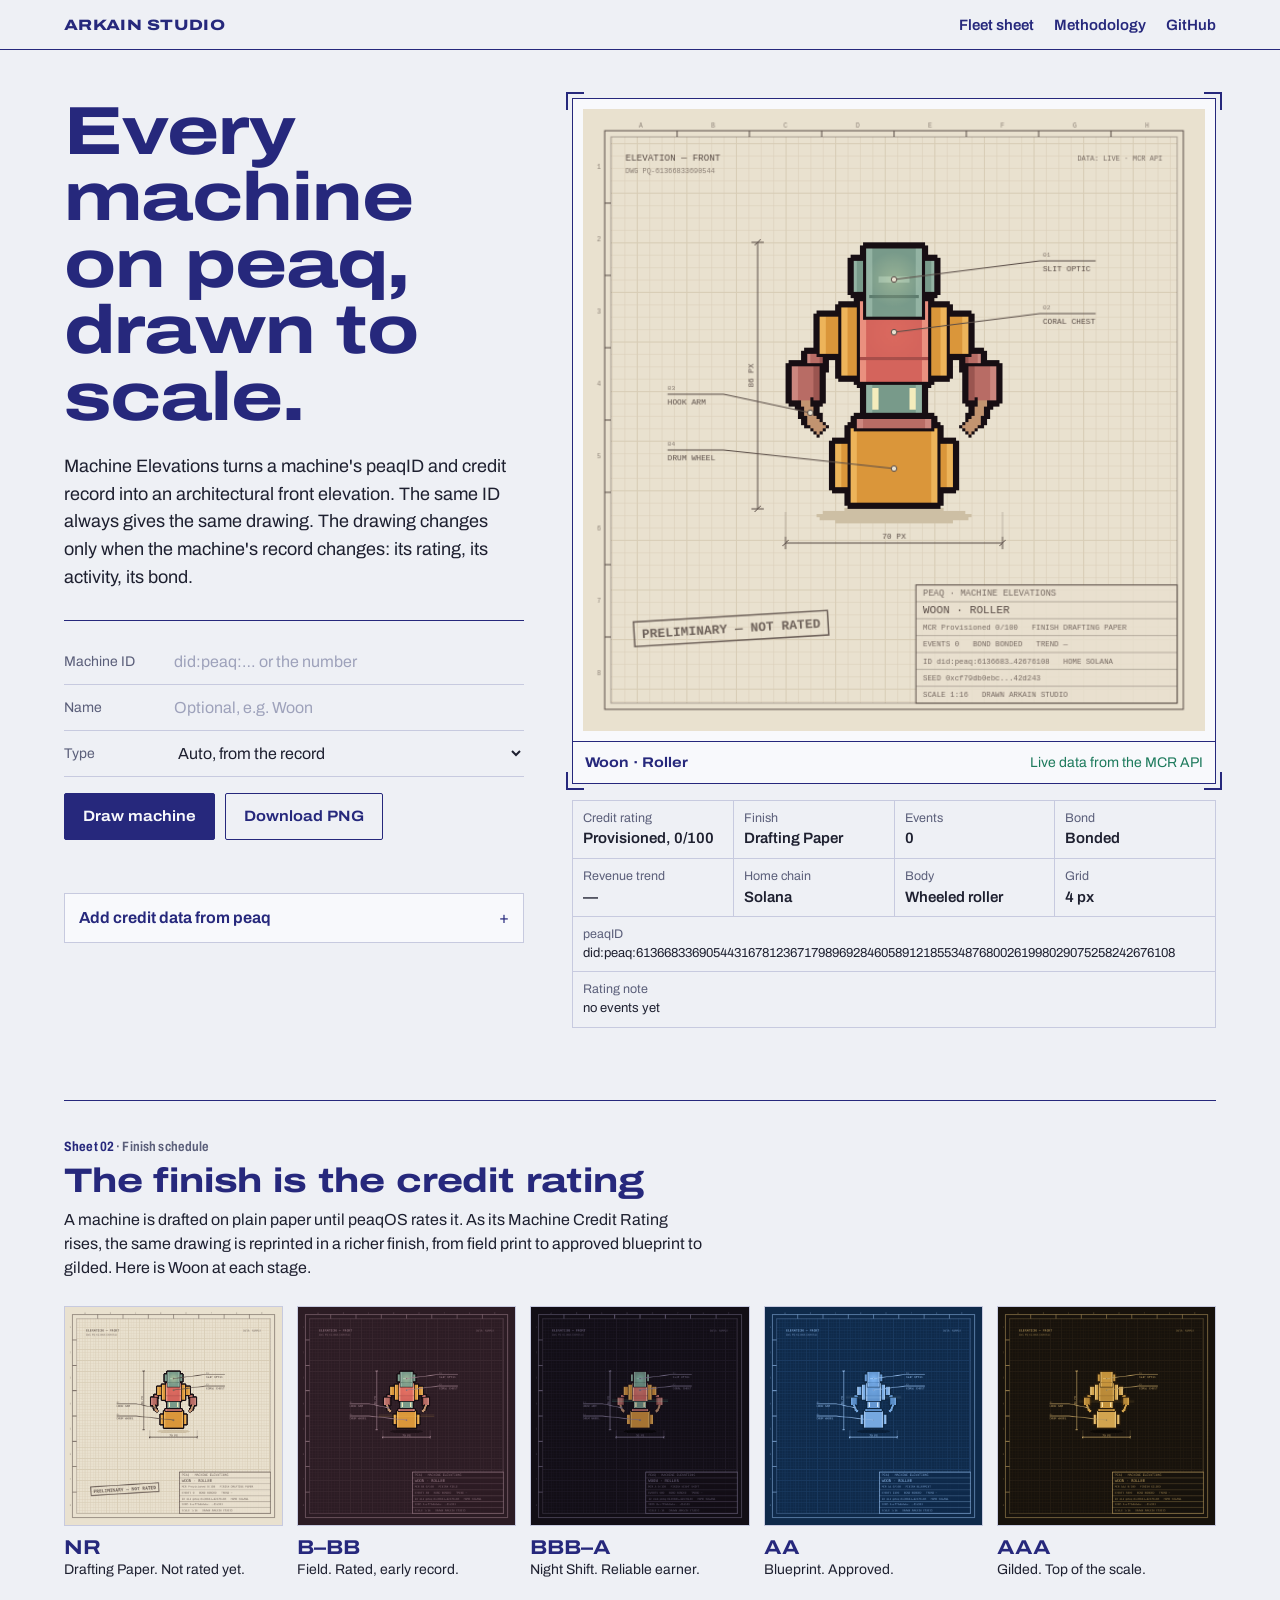
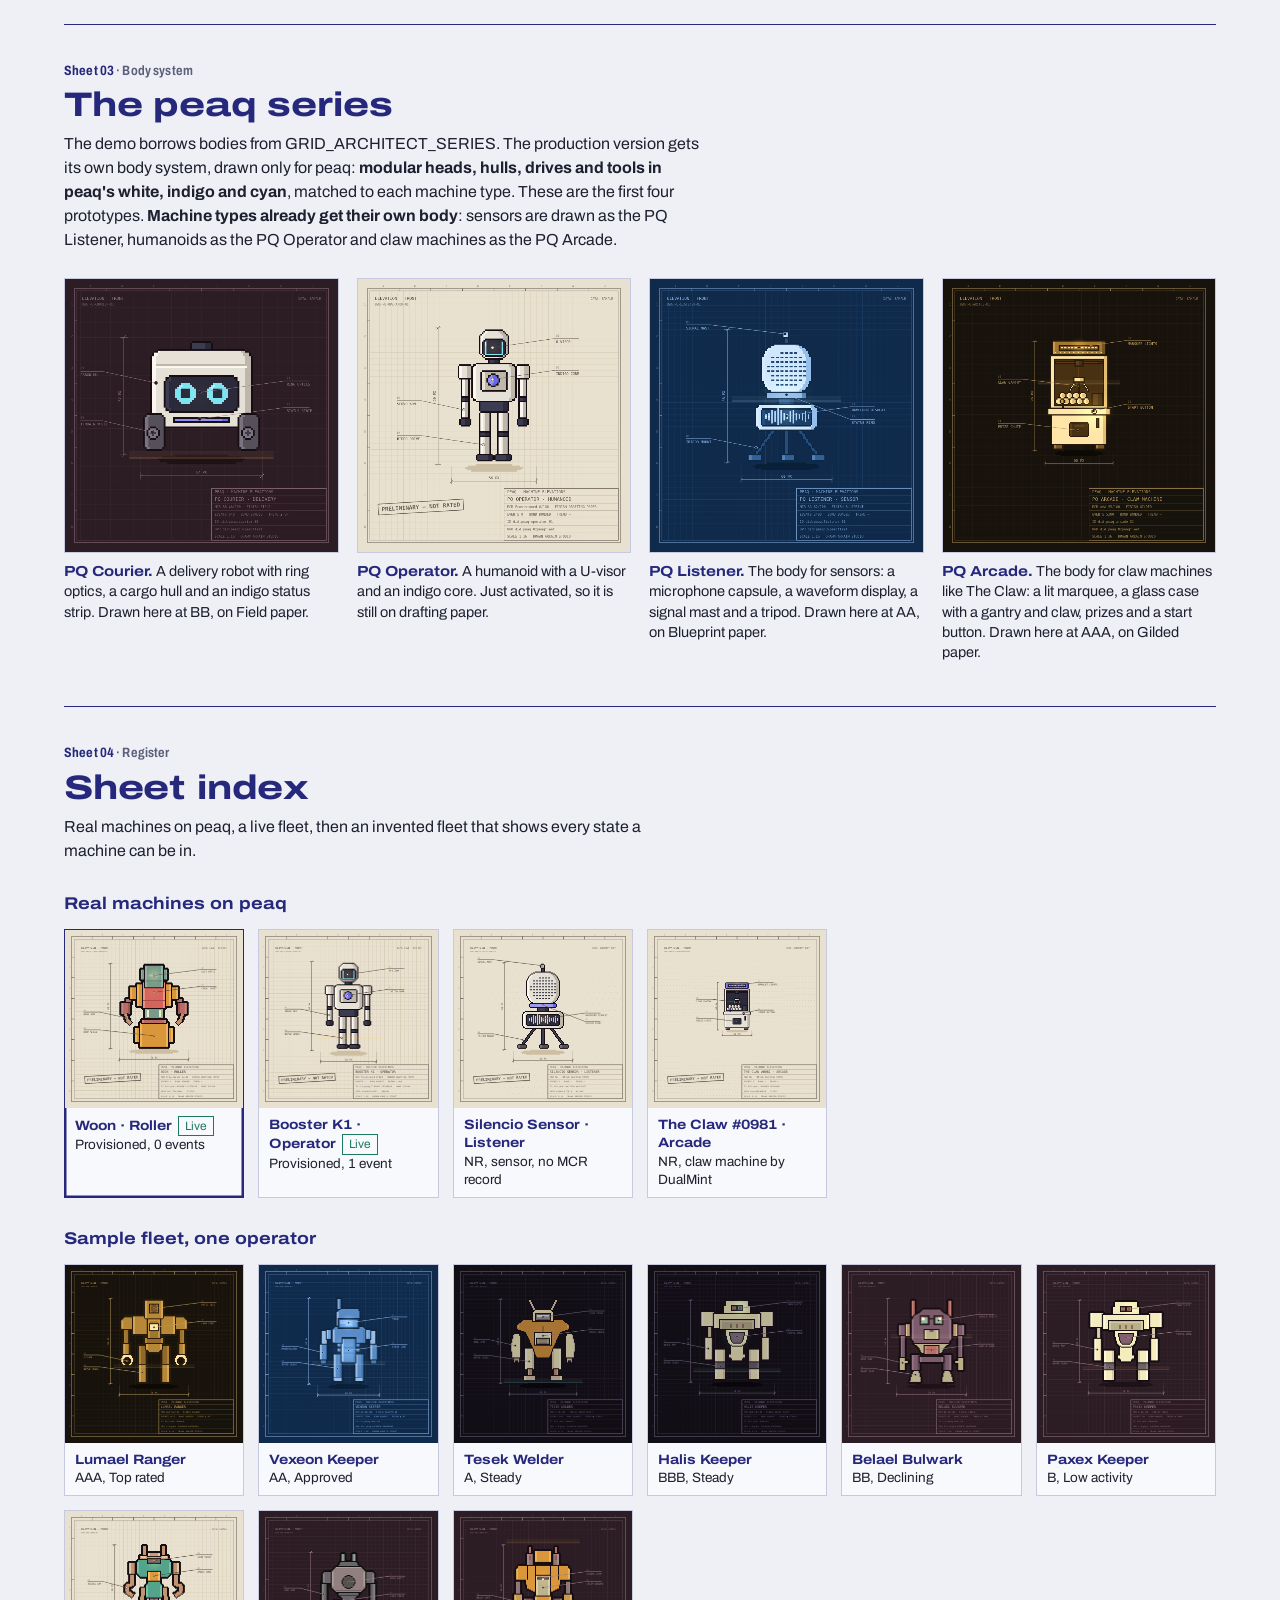
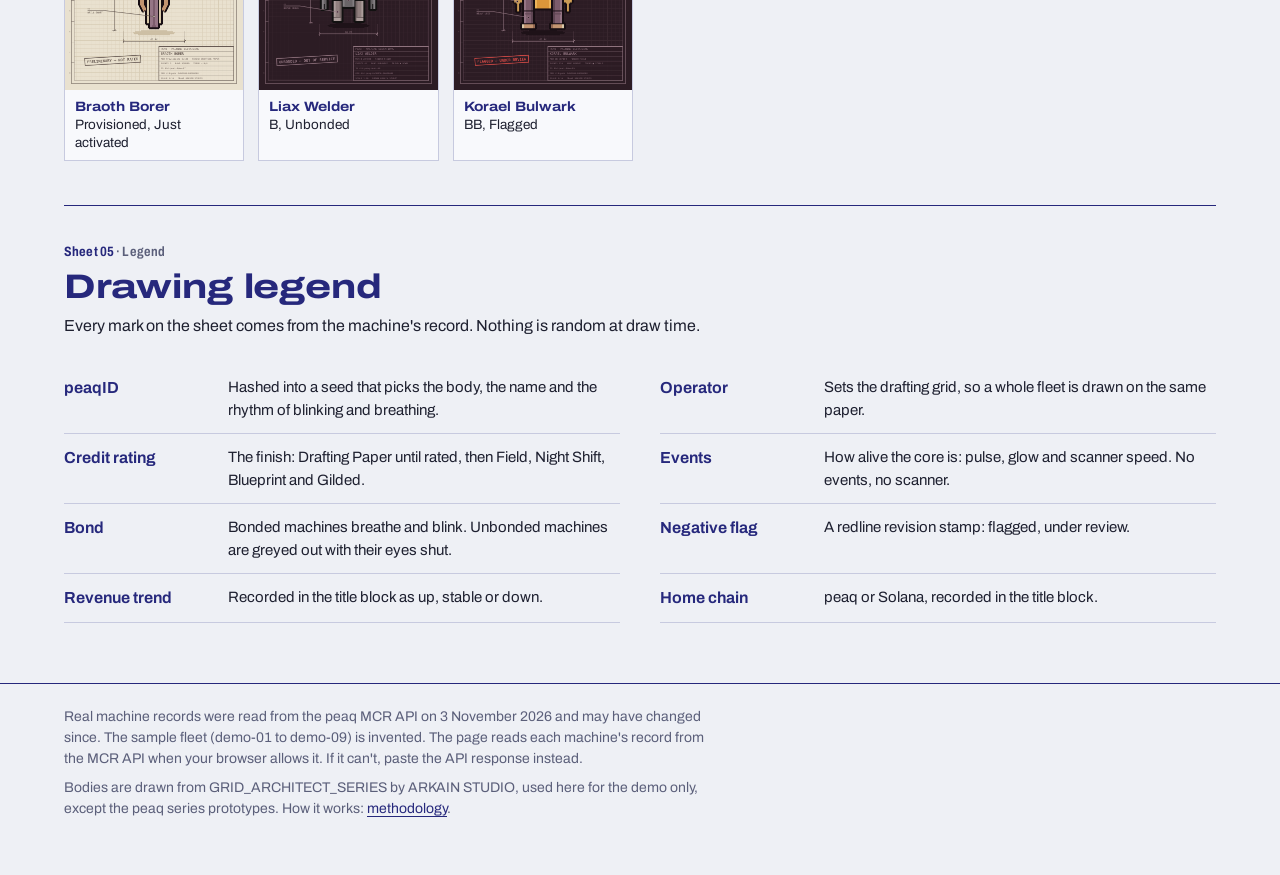
==== commit f59a0078: "v0.5.9: PQ-E01 Capturer body for EgoCapture (OpenRoboto)" ====
--- a/index.html
+++ b/index.html
@@ -48,7 +48,7 @@
       <form id="drawForm" autocomplete="off">
         <div class="field"><label for="mid">Machine ID</label><input id="mid" placeholder="did:peaq:… or the number" inputmode="text"></div>
         <div class="field"><label for="mname">Name</label><input id="mname" placeholder="Optional, e.g. Woon"></div>
-        <div class="field"><label for="mtype">Type</label><select id="mtype"><option value="">Auto, from the record</option><option value="sensor">Sensor</option><option value="humanoid">Humanoid</option><option value="claw machine">Claw machine</option><option value="hexapod">Hexapod</option></select></div>
+        <div class="field"><label for="mtype">Type</label><select id="mtype"><option value="">Auto, from the record</option><option value="sensor">Sensor</option><option value="humanoid">Humanoid</option><option value="claw machine">Claw machine</option><option value="hexapod">Hexapod</option><option value="egocapture">EgoCapture</option></select></div>
         <div class="actions">
           <button class="primary" id="draw" type="submit">Draw machine</button>
           <button class="quiet" id="dl" type="button" hidden>Download PNG</button>
